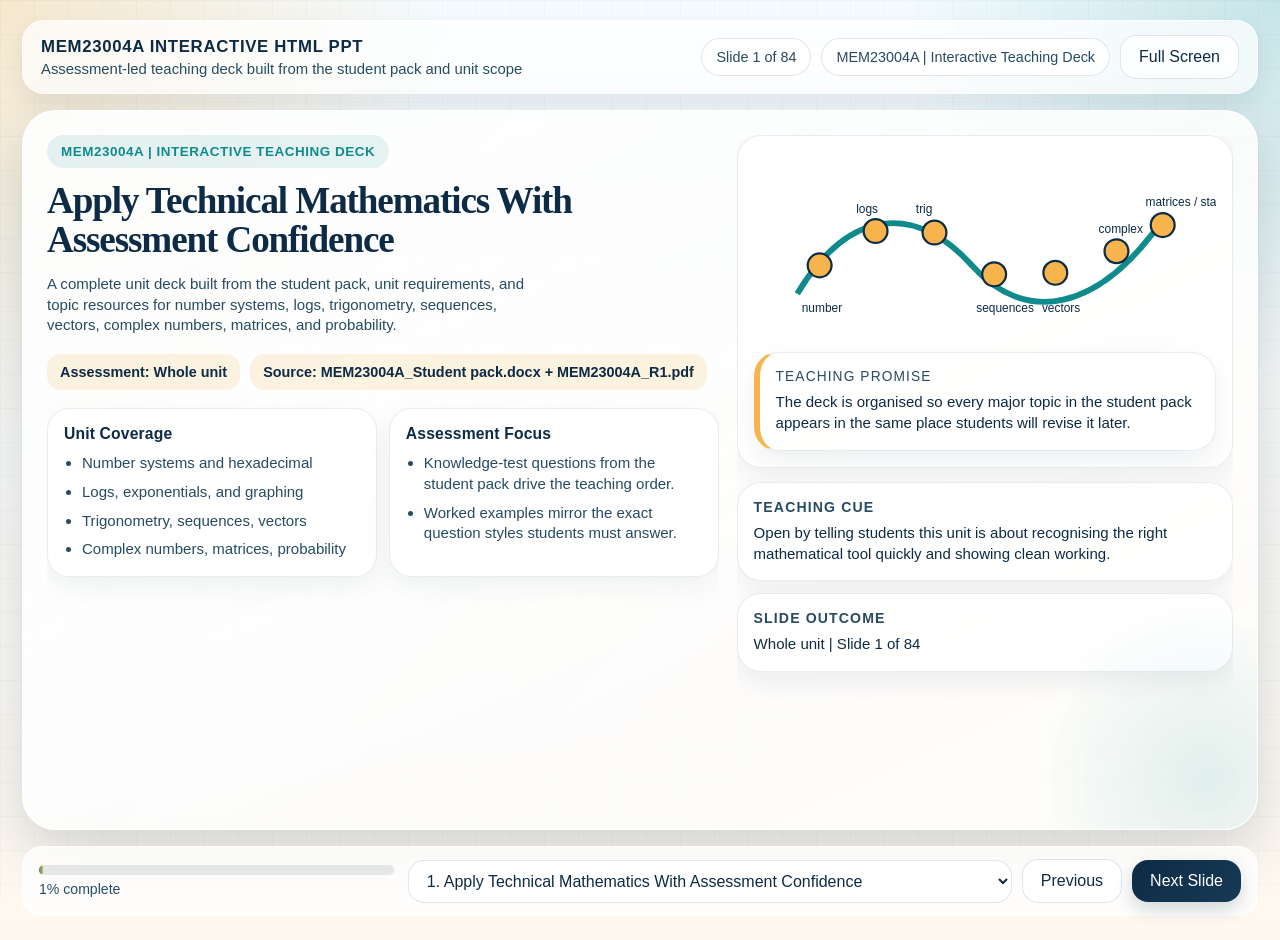
==== subjects/mem23004/index.html @ 77b58432 "Add MEM23004 technical mathematics deck" ====
<!DOCTYPE html>
<html lang="en">
<head>
  <meta charset="utf-8">
  <meta name="viewport" content="width=device-width, initial-scale=1">
  <title>MEM23004 Interactive Teaching Deck</title>
  <style>
    :root {
      --ink: #0d2b45;
      --ink-soft: #274b63;
      --sky: #e9f5fb;
      --cream: #fff8ef;
      --teal: #0f8b8d;
      --gold: #f7b44c;
      --coral: #ef6f51;
      --panel: rgba(255, 255, 255, 0.82);
      --shadow: 0 24px 60px rgba(13, 43, 69, 0.18);
      --line: rgba(13, 43, 69, 0.12);
    }

    * { box-sizing: border-box; }

    body {
      margin: 0;
      min-height: 100vh;
      font-family: "Avenir Next", "Gill Sans", "Trebuchet MS", sans-serif;
      color: var(--ink);
      background:
        radial-gradient(circle at top left, rgba(247, 180, 76, 0.28), transparent 28%),
        radial-gradient(circle at top right, rgba(15, 139, 141, 0.20), transparent 24%),
        linear-gradient(180deg, #f4fbff 0%, #fff8ef 100%);
    }

    body::before {
      content: "";
      position: fixed;
      inset: 0;
      background-image:
        linear-gradient(rgba(13, 43, 69, 0.025) 1px, transparent 1px),
        linear-gradient(90deg, rgba(13, 43, 69, 0.025) 1px, transparent 1px);
      background-size: 34px 34px;
      pointer-events: none;
    }

    .deck-shell {
      display: grid;
      grid-template-rows: auto 1fr auto;
      min-height: 100vh;
      padding: 20px 22px 24px;
      gap: 16px;
      position: relative;
      z-index: 1;
    }

    .topbar {
      display: flex;
      justify-content: space-between;
      align-items: center;
      gap: 16px;
      padding: 14px 18px;
      border-radius: 22px;
      background: rgba(255, 255, 255, 0.72);
      border: 1px solid rgba(255, 255, 255, 0.8);
      backdrop-filter: blur(18px);
      box-shadow: 0 10px 24px rgba(13, 43, 69, 0.08);
    }

    .brand-block {
      display: flex;
      flex-direction: column;
      gap: 4px;
    }

    .brand-title {
      font-size: 1.05rem;
      font-weight: 800;
      letter-spacing: 0.04em;
      text-transform: uppercase;
    }

    .brand-subtitle {
      font-size: 0.93rem;
      color: var(--ink-soft);
    }

    .top-controls {
      display: flex;
      flex-wrap: wrap;
      justify-content: flex-end;
      gap: 10px;
      align-items: center;
    }

    .pill {
      display: inline-flex;
      align-items: center;
      gap: 8px;
      padding: 10px 14px;
      border-radius: 999px;
      border: 1px solid var(--line);
      background: rgba(255, 255, 255, 0.9);
      font-size: 0.9rem;
      color: var(--ink-soft);
    }

    .slide-stage {
      display: grid;
      place-items: center;
    }

    .slide {
      width: min(100%, 1480px);
      height: min(calc(100vh - 180px), 840px);
      display: grid;
      grid-template-columns: 1.15fr 0.85fr;
      gap: 20px;
      padding: 26px;
      border-radius: 34px;
      background:
        linear-gradient(155deg, rgba(255, 255, 255, 0.92), rgba(255, 255, 255, 0.80)),
        linear-gradient(135deg, rgba(15, 139, 141, 0.10), rgba(247, 180, 76, 0.08));
      border: 1px solid rgba(255, 255, 255, 0.9);
      box-shadow: var(--shadow);
      overflow: hidden;
      position: relative;
      animation: slideIn 280ms ease;
    }

    .slide::after {
      content: "";
      position: absolute;
      right: -120px;
      bottom: -120px;
      width: 340px;
      height: 340px;
      border-radius: 50%;
      background: radial-gradient(circle, rgba(15, 139, 141, 0.12), transparent 72%);
      pointer-events: none;
    }

    .left-col,
    .right-col {
      min-height: 0;
      overflow: hidden;
    }

    .kicker {
      display: inline-flex;
      padding: 9px 14px;
      border-radius: 999px;
      background: rgba(15, 139, 141, 0.10);
      color: var(--teal);
      font-weight: 700;
      letter-spacing: 0.04em;
      text-transform: uppercase;
      font-size: 0.84rem;
      margin-bottom: 14px;
    }

    h1 {
      margin: 0;
      font-family: Georgia, "Times New Roman", serif;
      font-size: clamp(1.92rem, 3.15vw, 3rem);
      line-height: 1.05;
      letter-spacing: -0.03em;
    }

    .subtitle {
      margin-top: 14px;
      font-size: 1.02rem;
      line-height: 1.5;
      color: var(--ink-soft);
      max-width: 60ch;
    }

    .chips {
      display: flex;
      flex-wrap: wrap;
      gap: 10px;
      margin-top: 18px;
    }

    .chip {
      padding: 10px 13px;
      border-radius: 14px;
      background: rgba(247, 180, 76, 0.16);
      color: var(--ink);
      font-size: 0.9rem;
      font-weight: 700;
    }

    .sections {
      margin-top: 22px;
      display: grid;
      grid-template-columns: repeat(2, minmax(0, 1fr));
      gap: 14px;
    }

    .section-card {
      background: var(--panel);
      border: 1px solid rgba(13, 43, 69, 0.09);
      border-radius: 22px;
      padding: 18px 18px 16px;
      box-shadow: 0 10px 26px rgba(13, 43, 69, 0.06);
    }

    .section-card h3 {
      margin: 0 0 10px;
      font-size: 0.98rem;
      letter-spacing: 0.01em;
    }

    .section-card ul {
      margin: 0;
      padding-left: 18px;
      display: grid;
      gap: 8px;
      color: var(--ink-soft);
      line-height: 1.42;
    }

    .formula-list li {
      font-family: Georgia, "Times New Roman", serif;
      color: var(--ink);
      font-size: 1rem;
    }

    .right-stack {
      display: grid;
      gap: 14px;
      grid-template-rows: auto auto;
    }

    .media-card,
    .meta-card,
    .figure-card {
      background: rgba(255, 255, 255, 0.84);
      border: 1px solid rgba(13, 43, 69, 0.09);
      border-radius: 24px;
      padding: 18px;
      box-shadow: 0 10px 24px rgba(13, 43, 69, 0.07);
    }

    .media-card {
      min-height: 255px;
      display: grid;
      place-items: center;
      overflow: hidden;
    }

    .svg-figure {
      width: 100%;
      height: auto;
      max-height: 340px;
    }

    .visual-stack {
      display: grid;
      gap: 14px;
      width: 100%;
    }

    .meta-grid {
      display: grid;
      gap: 12px;
    }

    .meta-card h4 {
      margin: 0 0 8px;
      font-size: 0.88rem;
      letter-spacing: 0.08em;
      text-transform: uppercase;
      color: var(--ink-soft);
    }

    .meta-card p {
      margin: 0;
      line-height: 1.48;
      color: var(--ink);
    }

    .figure-card {
      border-left: 6px solid var(--teal);
    }

    .accent-gold { border-left-color: var(--gold); }
    .accent-coral { border-left-color: var(--coral); }
    .accent-teal { border-left-color: var(--teal); }

    .figure-title {
      font-size: 0.86rem;
      text-transform: uppercase;
      letter-spacing: 0.08em;
      color: var(--ink-soft);
      margin-bottom: 8px;
    }

    .figure-body {
      line-height: 1.5;
      color: var(--ink);
    }

    .slide.compact {
      gap: 18px;
      padding: 24px;
    }

    .slide.compact h1 {
      font-size: clamp(1.76rem, 2.9vw, 2.55rem);
    }

    .slide.compact .subtitle,
    .slide.compact .meta-card p,
    .slide.compact .figure-body,
    .slide.compact .section-card ul {
      font-size: 0.94rem;
      line-height: 1.38;
    }

    .slide.compact .sections {
      gap: 12px;
      margin-top: 18px;
    }

    .slide.compact .section-card,
    .slide.compact .media-card,
    .slide.compact .meta-card,
    .slide.compact .figure-card {
      padding: 16px;
    }

    .slide.compact .media-card {
      min-height: 235px;
    }

    .slide.dense {
      gap: 16px;
      padding: 22px;
    }

    .slide.dense h1 {
      font-size: clamp(1.62rem, 2.6vw, 2.3rem);
    }

    .slide.dense .kicker {
      margin-bottom: 10px;
      padding: 8px 12px;
    }

    .slide.dense .subtitle,
    .slide.dense .meta-card p,
    .slide.dense .figure-body,
    .slide.dense .section-card ul,
    .slide.dense .chip {
      font-size: 0.89rem;
      line-height: 1.34;
    }

    .slide.dense .chips {
      margin-top: 14px;
      gap: 8px;
    }

    .slide.dense .sections {
      gap: 10px;
      margin-top: 16px;
    }

    .slide.dense .section-card,
    .slide.dense .media-card,
    .slide.dense .meta-card,
    .slide.dense .figure-card {
      padding: 14px;
    }

    .slide.dense .media-card {
      min-height: 220px;
    }

    .footerbar {
      display: flex;
      justify-content: space-between;
      align-items: center;
      gap: 14px;
      padding: 12px 16px;
      border-radius: 20px;
      background: rgba(255, 255, 255, 0.78);
      border: 1px solid rgba(255, 255, 255, 0.85);
      backdrop-filter: blur(14px);
    }

    .progress-wrap {
      flex: 1;
      min-width: 180px;
    }

    .progress-bar {
      width: 100%;
      height: 10px;
      background: rgba(13, 43, 69, 0.1);
      border-radius: 999px;
      overflow: hidden;
    }

    .progress-fill {
      height: 100%;
      width: 0;
      background: linear-gradient(90deg, var(--teal), var(--gold));
      border-radius: inherit;
      transition: width 220ms ease;
    }

    .progress-label {
      margin-top: 6px;
      font-size: 0.88rem;
      color: var(--ink-soft);
    }

    button,
    select {
      border: none;
      outline: none;
      font: inherit;
    }

    .nav-btn,
    .action-btn {
      display: inline-flex;
      align-items: center;
      justify-content: center;
      gap: 8px;
      padding: 12px 18px;
      border-radius: 16px;
      background: linear-gradient(135deg, var(--ink), #173a56);
      color: white;
      cursor: pointer;
      transition: transform 150ms ease, opacity 150ms ease, box-shadow 150ms ease;
      box-shadow: 0 8px 18px rgba(13, 43, 69, 0.18);
    }

    .nav-btn.secondary,
    .action-btn.secondary {
      background: rgba(255, 255, 255, 0.9);
      color: var(--ink);
      border: 1px solid rgba(13, 43, 69, 0.12);
      box-shadow: none;
    }

    .nav-btn:hover,
    .action-btn:hover {
      transform: translateY(-1px);
    }

    .jump-select {
      padding: 11px 14px;
      border-radius: 16px;
      background: rgba(255, 255, 255, 0.94);
      border: 1px solid rgba(13, 43, 69, 0.12);
      min-width: 220px;
      color: var(--ink);
    }

    .actions {
      display: flex;
      flex-wrap: wrap;
      gap: 10px;
      align-items: center;
    }

    .sr-only {
      position: absolute;
      width: 1px;
      height: 1px;
      padding: 0;
      margin: -1px;
      overflow: hidden;
      clip: rect(0, 0, 0, 0);
      white-space: nowrap;
      border: 0;
    }

    @keyframes slideIn {
      from {
        opacity: 0;
        transform: translateY(10px) scale(0.99);
      }
      to {
        opacity: 1;
        transform: translateY(0) scale(1);
      }
    }

    @media (max-width: 1200px) {
      .slide {
        grid-template-columns: 1fr;
        height: auto;
        max-height: none;
      }

      .sections {
        grid-template-columns: 1fr;
      }
    }

    @media (max-width: 760px) {
      .deck-shell {
        padding: 14px;
      }

      .topbar,
      .footerbar {
        flex-direction: column;
        align-items: stretch;
      }

      .top-controls,
      .actions {
        justify-content: stretch;
      }

      .jump-select,
      .nav-btn,
      .action-btn {
        width: 100%;
      }

      .slide {
        padding: 18px;
        border-radius: 24px;
      }
    }
  </style>
</head>
<body>
  <div class="deck-shell">
    <div class="topbar">
      <div class="brand-block">
        <div class="brand-title">MEM23004A Interactive HTML PPT</div>
        <div class="brand-subtitle">Assessment-led teaching deck built from the student pack and unit scope</div>
      </div>
      <div class="top-controls">
        <div class="pill" id="slideIndicator">Slide 1</div>
        <div class="pill" id="classIndicator">Class overview</div>
        <button class="action-btn secondary" id="fullscreenBtn" type="button">Full Screen</button>
      </div>
    </div>

    <main class="slide-stage" aria-live="polite">
      <section class="slide" id="slideRoot"></section>
    </main>

    <div class="footerbar">
      <div class="progress-wrap">
        <div class="progress-bar" aria-hidden="true">
          <div class="progress-fill" id="progressFill"></div>
        </div>
        <div class="progress-label" id="progressLabel"></div>
      </div>
      <div class="actions">
        <label class="sr-only" for="jumpSelect">Jump to slide</label>
        <select id="jumpSelect" class="jump-select"></select>
        <button class="nav-btn secondary" id="prevBtn" type="button">Previous</button>
        <button class="nav-btn" id="nextBtn" type="button">Next Slide</button>
      </div>
    </div>
  </div>

  <script>
    const slides = [{"kicker": "MEM23004A | Interactive Teaching Deck", "title": "Apply Technical Mathematics With Assessment Confidence", "subtitle": "A complete unit deck built from the student pack, unit requirements, and topic resources for number systems, logs, trigonometry, sequences, vectors, complex numbers, matrices, and probability.", "sections": [{"heading": "Unit Coverage", "items": ["Number systems and hexadecimal", "Logs, exponentials, and graphing", "Trigonometry, sequences, vectors", "Complex numbers, matrices, probability"], "kind": "list"}, {"heading": "Assessment Focus", "items": ["Knowledge-test questions from the student pack drive the teaching order.", "Worked examples mirror the exact question styles students must answer."], "kind": "list"}], "figureHtml": "\n    <div class=\"visual-stack\">\n      \n    <svg viewBox=\"0 0 620 250\" class=\"svg-figure\" aria-label=\"Unit roadmap\">\n      <path d=\"M58 190 C130 70, 220 72, 292 152 S462 216, 550 88\" fill=\"none\" stroke=\"#0f8b8d\" stroke-width=\"8\"/>\n      <g fill=\"#f7b44c\" stroke=\"#0d2b45\" stroke-width=\"3\">\n        <circle cx=\"88\" cy=\"152\" r=\"16\"/><circle cx=\"163\" cy=\"106\" r=\"16\"/><circle cx=\"242\" cy=\"108\" r=\"16\"/>\n        <circle cx=\"322\" cy=\"164\" r=\"16\"/><circle cx=\"404\" cy=\"162\" r=\"16\"/><circle cx=\"486\" cy=\"133\" r=\"16\"/><circle cx=\"548\" cy=\"98\" r=\"16\"/>\n      </g>\n      <text x=\"64\" y=\"214\" fill=\"#0d2b45\" font-size=\"16\">number</text>\n      <text x=\"137\" y=\"82\" fill=\"#0d2b45\" font-size=\"16\">logs</text>\n      <text x=\"217\" y=\"82\" fill=\"#0d2b45\" font-size=\"16\">trig</text>\n      <text x=\"298\" y=\"214\" fill=\"#0d2b45\" font-size=\"16\">sequences</text>\n      <text x=\"386\" y=\"214\" fill=\"#0d2b45\" font-size=\"16\">vectors</text>\n      <text x=\"462\" y=\"109\" fill=\"#0d2b45\" font-size=\"16\">complex</text>\n      <text x=\"525\" y=\"72\" fill=\"#0d2b45\" font-size=\"16\">matrices / stats</text>\n    </svg>\n    \n      \n    <div class=\"figure-card accent-gold\">\n      <div class=\"figure-title\">Teaching Promise</div>\n      <div class=\"figure-body\">The deck is organised so every major topic in the student pack appears in the same place students will revise it later.</div>\n    </div>\n    \n    </div>\n    ", "cue": "Open by telling students this unit is about recognising the right mathematical tool quickly and showing clean working.", "source": "MEM23004A_Student pack.docx + MEM23004A_R1.pdf", "assessment": "Whole unit"}, {"kicker": "Deck Navigation", "title": "How To Use This HTML PPT", "subtitle": "The file behaves like a presentation in the browser, with slide navigation, fullscreen mode, and a jump menu for topic blocks.", "sections": [{"heading": "Controls", "items": ["Use Next and Previous while teaching.", "Use keyboard arrows for quick movement.", "Use the jump menu to switch topic blocks instantly."], "kind": "list"}, {"heading": "Best Rhythm", "items": ["Teach the concept slide first.", "Pause on the worked example slide.", "Use the sprint slides as mini assessment checks."], "kind": "list"}], "figureHtml": "\n    <div class=\"visual-stack\">\n      \n    <svg viewBox=\"0 0 620 240\" class=\"svg-figure\" aria-label=\"Software workflow\">\n      <rect x=\"65\" y=\"90\" width=\"115\" height=\"68\" rx=\"18\" fill=\"#e9f5fb\" stroke=\"#0f8b8d\" stroke-width=\"4\"/>\n      <rect x=\"253\" y=\"90\" width=\"115\" height=\"68\" rx=\"18\" fill=\"#fff4df\" stroke=\"#f7b44c\" stroke-width=\"4\"/>\n      <rect x=\"440\" y=\"90\" width=\"115\" height=\"68\" rx=\"18\" fill=\"#eef7f3\" stroke=\"#0f8b8d\" stroke-width=\"4\"/>\n      <path d=\"M180 124 H253 M368 124 H440\" stroke=\"#ef6f51\" stroke-width=\"5\" marker-end=\"url(#wfA)\"/>\n      <text x=\"95\" y=\"131\" fill=\"#0d2b45\" font-size=\"20\" font-weight=\"700\">Excel</text>\n      <text x=\"281\" y=\"131\" fill=\"#0d2b45\" font-size=\"20\" font-weight=\"700\">Desmos</text>\n      <text x=\"458\" y=\"131\" fill=\"#0d2b45\" font-size=\"20\" font-weight=\"700\">Check</text>\n      <defs>\n        <marker id=\"wfA\" markerWidth=\"12\" markerHeight=\"12\" refX=\"10\" refY=\"6\" orient=\"auto\">\n          <path d=\"M0 0 L12 6 L0 12 z\" fill=\"#ef6f51\"/>\n        </marker>\n      </defs>\n    </svg>\n    \n      \n    <div class=\"figure-card accent-teal\">\n      <div class=\"figure-title\">Teacher Move</div>\n      <div class=\"figure-body\">Use fullscreen during delivery, then jump directly to revision blocks when students need a targeted recap.</div>\n    </div>\n    \n    </div>\n    ", "cue": "Tell students the deck is designed for explanation first, practice second, and assessment transfer third.", "source": "Generated HTML interface", "assessment": "Navigation support"}, {"kicker": "Unit Scope", "title": "What The Unit Requires Students To Do", "subtitle": "The official unit description expects students to apply mathematical analysis, graphical methods, and software techniques to engineering-style problems.", "sections": [{"heading": "Required Skill Areas", "items": ["Manipulate decimal, binary, and hexadecimal values.", "Graph and analyse exponential, logarithmic, and trigonometric functions.", "Use sequences, vectors, complex numbers, determinants, matrices, and probability."], "kind": "list"}, {"heading": "Workplace Lens", "items": ["Students should not only compute answers.", "They also need to validate, graph, interpret, and communicate results clearly."], "kind": "list"}], "figureHtml": "\n    <div class=\"visual-stack\">\n      \n    <svg viewBox=\"0 0 620 250\" class=\"svg-figure\" aria-label=\"Unit roadmap\">\n      <path d=\"M58 190 C130 70, 220 72, 292 152 S462 216, 550 88\" fill=\"none\" stroke=\"#0f8b8d\" stroke-width=\"8\"/>\n      <g fill=\"#f7b44c\" stroke=\"#0d2b45\" stroke-width=\"3\">\n        <circle cx=\"88\" cy=\"152\" r=\"16\"/><circle cx=\"163\" cy=\"106\" r=\"16\"/><circle cx=\"242\" cy=\"108\" r=\"16\"/>\n        <circle cx=\"322\" cy=\"164\" r=\"16\"/><circle cx=\"404\" cy=\"162\" r=\"16\"/><circle cx=\"486\" cy=\"133\" r=\"16\"/><circle cx=\"548\" cy=\"98\" r=\"16\"/>\n      </g>\n      <text x=\"64\" y=\"214\" fill=\"#0d2b45\" font-size=\"16\">number</text>\n      <text x=\"137\" y=\"82\" fill=\"#0d2b45\" font-size=\"16\">logs</text>\n      <text x=\"217\" y=\"82\" fill=\"#0d2b45\" font-size=\"16\">trig</text>\n      <text x=\"298\" y=\"214\" fill=\"#0d2b45\" font-size=\"16\">sequences</text>\n      <text x=\"386\" y=\"214\" fill=\"#0d2b45\" font-size=\"16\">vectors</text>\n      <text x=\"462\" y=\"109\" fill=\"#0d2b45\" font-size=\"16\">complex</text>\n      <text x=\"525\" y=\"72\" fill=\"#0d2b45\" font-size=\"16\">matrices / stats</text>\n    </svg>\n    \n      \n    <div class=\"figure-card accent-coral\">\n      <div class=\"figure-title\">R1 Emphasis</div>\n      <div class=\"figure-body\">The unit requirement document makes software use and graphical validation part of competence, not optional extras.</div>\n    </div>\n    \n    </div>\n    ", "cue": "Use this slide to show that the unit is broader than arithmetic; students must also represent and check results.", "source": "MEM23004A_R1.pdf", "assessment": "Unit competency"}, {"kicker": "Source Pack", "title": "How The Supplied Documents Feed This Deck", "subtitle": "The student pack sets the assessment, the R1 document sets the competency scope, and the topic PDFs provide the worked content for each mathematics block.", "sections": [{"heading": "Assessment Documents", "items": ["`MEM23004A_Student pack.docx` supplies the 52 knowledge-test question types.", "`MEM23004A_R1.pdf` confirms the full unit skill list and evidence expectations."], "kind": "list"}, {"heading": "Topic Resources", "items": ["Number systems, logs and exponentials, trigonometry, sequences, vectors, complex numbers, matrices, and probability are all represented in the supplied PDFs."], "kind": "list"}], "figureHtml": "\n    <div class=\"visual-stack\">\n      \n    <svg viewBox=\"0 0 620 240\" class=\"svg-figure\" aria-label=\"Software workflow\">\n      <rect x=\"65\" y=\"90\" width=\"115\" height=\"68\" rx=\"18\" fill=\"#e9f5fb\" stroke=\"#0f8b8d\" stroke-width=\"4\"/>\n      <rect x=\"253\" y=\"90\" width=\"115\" height=\"68\" rx=\"18\" fill=\"#fff4df\" stroke=\"#f7b44c\" stroke-width=\"4\"/>\n      <rect x=\"440\" y=\"90\" width=\"115\" height=\"68\" rx=\"18\" fill=\"#eef7f3\" stroke=\"#0f8b8d\" stroke-width=\"4\"/>\n      <path d=\"M180 124 H253 M368 124 H440\" stroke=\"#ef6f51\" stroke-width=\"5\" marker-end=\"url(#wfA)\"/>\n      <text x=\"95\" y=\"131\" fill=\"#0d2b45\" font-size=\"20\" font-weight=\"700\">Excel</text>\n      <text x=\"281\" y=\"131\" fill=\"#0d2b45\" font-size=\"20\" font-weight=\"700\">Desmos</text>\n      <text x=\"458\" y=\"131\" fill=\"#0d2b45\" font-size=\"20\" font-weight=\"700\">Check</text>\n      <defs>\n        <marker id=\"wfA\" markerWidth=\"12\" markerHeight=\"12\" refX=\"10\" refY=\"6\" orient=\"auto\">\n          <path d=\"M0 0 L12 6 L0 12 z\" fill=\"#ef6f51\"/>\n        </marker>\n      </defs>\n    </svg>\n    \n      \n    <div class=\"figure-card accent-teal\">\n      <div class=\"figure-title\">Why This Matters</div>\n      <div class=\"figure-body\">Students are not being taught generic maths notes. They are being taught the exact topics and digital tasks named in the unit.</div>\n    </div>\n    \n    </div>\n    ", "cue": "This reassures students that the slide order is anchored in their actual unit documents.", "source": "Whole MEM23004 source folder", "assessment": "Whole unit"}, {"kicker": "Assessment Map", "title": "How The Student Pack Questions Group By Topic", "subtitle": "The student pack moves through the unit in nine clear topic blocks, and that same sequence is used in this deck.", "sections": [{"heading": "Question Ranges", "items": ["Q1-Q13 number systems", "Q14-Q19 logs and exponentials", "Q20-Q23 trigonometry", "Q24-Q29 sequences", "Q30-Q33 vectors"], "kind": "list"}, {"heading": "Question Ranges", "items": ["Q34-Q40 complex numbers", "Q41-Q45 matrices and determinants", "Q46-Q50 statistics and probability", "Q51-Q52 polynomials and Argand-plane interpretation"], "kind": "list"}], "figureHtml": "\n    <div class=\"visual-stack\">\n      \n    <svg viewBox=\"0 0 620 240\" class=\"svg-figure\" aria-label=\"Assessment readiness\">\n      <rect x=\"122\" y=\"36\" width=\"376\" height=\"170\" rx=\"24\" fill=\"#ffffff\" stroke=\"#d6e4ee\" stroke-width=\"4\"/>\n      <line x1=\"168\" y1=\"88\" x2=\"446\" y2=\"88\" stroke=\"#d6e4ee\" stroke-width=\"3\"/>\n      <line x1=\"168\" y1=\"128\" x2=\"446\" y2=\"128\" stroke=\"#d6e4ee\" stroke-width=\"3\"/>\n      <line x1=\"168\" y1=\"168\" x2=\"446\" y2=\"168\" stroke=\"#d6e4ee\" stroke-width=\"3\"/>\n      <circle cx=\"146\" cy=\"68\" r=\"9\" fill=\"#0f8b8d\"/><circle cx=\"146\" cy=\"108\" r=\"9\" fill=\"#0f8b8d\"/><circle cx=\"146\" cy=\"148\" r=\"9\" fill=\"#0f8b8d\"/><circle cx=\"146\" cy=\"188\" r=\"9\" fill=\"#0f8b8d\"/>\n      <text x=\"188\" y=\"74\" fill=\"#0d2b45\" font-size=\"18\">pick the right method</text>\n      <text x=\"188\" y=\"114\" fill=\"#0d2b45\" font-size=\"18\">show working clearly</text>\n      <text x=\"188\" y=\"154\" fill=\"#0d2b45\" font-size=\"18\">check graph / unit / sign</text>\n      <text x=\"188\" y=\"194\" fill=\"#0d2b45\" font-size=\"18\">finish with interpretation</text>\n    </svg>\n    \n      \n    <div class=\"figure-card accent-gold\">\n      <div class=\"figure-title\">Assessment Advice</div>\n      <div class=\"figure-body\">Train students to identify the topic family first, then select the matching rule, graph, or calculation method.</div>\n    </div>\n    \n    </div>\n    ", "cue": "Students often improve quickly when they realise the knowledge test is a series of recognisable question families.", "source": "MEM23004A_Student pack.docx", "assessment": "Knowledge test"}, {"kicker": "Software Skills", "title": "Excel, Desmos, And Graph Checking Are Part Of The Unit", "subtitle": "Several student-pack questions explicitly ask for graphs in Excel or Desmos, so students need a repeatable digital workflow as well as manual mathematics.", "sections": [{"heading": "Where Software Appears", "items": ["Q18 asks for a log graph and log axis view.", "Q19, Q23, Q48, Q49, and Q51 require spreadsheet graphing or statistics.", "Q22 asks students to use Desmos for trig graphs."], "kind": "list"}, {"heading": "Teacher Emphasis", "items": ["Students should label axes, choose sensible scales, and interpret what the graph means.", "A screenshot without explanation is not enough."], "kind": "list"}], "figureHtml": "\n    <div class=\"visual-stack\">\n      \n    <svg viewBox=\"0 0 620 240\" class=\"svg-figure\" aria-label=\"Software workflow\">\n      <rect x=\"65\" y=\"90\" width=\"115\" height=\"68\" rx=\"18\" fill=\"#e9f5fb\" stroke=\"#0f8b8d\" stroke-width=\"4\"/>\n      <rect x=\"253\" y=\"90\" width=\"115\" height=\"68\" rx=\"18\" fill=\"#fff4df\" stroke=\"#f7b44c\" stroke-width=\"4\"/>\n      <rect x=\"440\" y=\"90\" width=\"115\" height=\"68\" rx=\"18\" fill=\"#eef7f3\" stroke=\"#0f8b8d\" stroke-width=\"4\"/>\n      <path d=\"M180 124 H253 M368 124 H440\" stroke=\"#ef6f51\" stroke-width=\"5\" marker-end=\"url(#wfA)\"/>\n      <text x=\"95\" y=\"131\" fill=\"#0d2b45\" font-size=\"20\" font-weight=\"700\">Excel</text>\n      <text x=\"281\" y=\"131\" fill=\"#0d2b45\" font-size=\"20\" font-weight=\"700\">Desmos</text>\n      <text x=\"458\" y=\"131\" fill=\"#0d2b45\" font-size=\"20\" font-weight=\"700\">Check</text>\n      <defs>\n        <marker id=\"wfA\" markerWidth=\"12\" markerHeight=\"12\" refX=\"10\" refY=\"6\" orient=\"auto\">\n          <path d=\"M0 0 L12 6 L0 12 z\" fill=\"#ef6f51\"/>\n        </marker>\n      </defs>\n    </svg>\n    \n      \n    <div class=\"figure-card accent-teal\">\n      <div class=\"figure-title\">Digital Habit</div>\n      <div class=\"figure-body\">Always pair software output with a quick manual check so students do not trust graphs blindly.</div>\n    </div>\n    \n    </div>\n    ", "cue": "Pause here and normalise the use of Excel and Desmos as thinking tools, not just submission tools.", "source": "MEM23004A_Student pack.docx", "assessment": "Graphing and software questions"}, {"kicker": "Starter Pack", "title": "High-Value Formulas To Keep Visible", "subtitle": "These are the formulas and relationships students revisit across the whole unit.", "sections": [{"heading": "Number / Algebra", "items": ["binary place values: powers of 2", "hex place values: powers of 16", "a_n = a_1 + (n - 1)d", "sum 1 to n = n(n + 1)/2"], "kind": "formula"}, {"heading": "Functions / Data", "items": ["y = a^x and x = log_a(y)", "period of y = A sin(Bx) is 360/B in degrees", "|z| = \u221a(a\u00b2 + b\u00b2)", "determinant 2x2 = ad - bc"], "kind": "formula"}], "figureHtml": "\n    <div class=\"visual-stack\">\n      \n    <svg viewBox=\"0 0 620 240\" class=\"svg-figure\" aria-label=\"Assessment readiness\">\n      <rect x=\"122\" y=\"36\" width=\"376\" height=\"170\" rx=\"24\" fill=\"#ffffff\" stroke=\"#d6e4ee\" stroke-width=\"4\"/>\n      <line x1=\"168\" y1=\"88\" x2=\"446\" y2=\"88\" stroke=\"#d6e4ee\" stroke-width=\"3\"/>\n      <line x1=\"168\" y1=\"128\" x2=\"446\" y2=\"128\" stroke=\"#d6e4ee\" stroke-width=\"3\"/>\n      <line x1=\"168\" y1=\"168\" x2=\"446\" y2=\"168\" stroke=\"#d6e4ee\" stroke-width=\"3\"/>\n      <circle cx=\"146\" cy=\"68\" r=\"9\" fill=\"#0f8b8d\"/><circle cx=\"146\" cy=\"108\" r=\"9\" fill=\"#0f8b8d\"/><circle cx=\"146\" cy=\"148\" r=\"9\" fill=\"#0f8b8d\"/><circle cx=\"146\" cy=\"188\" r=\"9\" fill=\"#0f8b8d\"/>\n      <text x=\"188\" y=\"74\" fill=\"#0d2b45\" font-size=\"18\">pick the right method</text>\n      <text x=\"188\" y=\"114\" fill=\"#0d2b45\" font-size=\"18\">show working clearly</text>\n      <text x=\"188\" y=\"154\" fill=\"#0d2b45\" font-size=\"18\">check graph / unit / sign</text>\n      <text x=\"188\" y=\"194\" fill=\"#0d2b45\" font-size=\"18\">finish with interpretation</text>\n    </svg>\n    \n      \n    <div class=\"figure-card accent-gold\">\n      <div class=\"figure-title\">Teacher Cue</div>\n      <div class=\"figure-body\">Revisit this slide briefly at the start of each class block. Short repetition helps far more than one long formula dump.</div>\n    </div>\n    \n    </div>\n    ", "cue": "This is a strong warm-up slide before worked questions.", "source": "Student pack + topic PDFs", "assessment": "Whole unit memory support"}, {"kicker": "Module 1", "title": "Number Systems And Base Conversion", "subtitle": "The student pack starts with decimal, binary, and hexadecimal because technicians must be able to move between number systems accurately.", "sections": [{"heading": "Assessment Links", "items": ["Q1-Q13 cover bases, conversions, binary operations, and hexadecimal conversion."], "kind": "list"}, {"heading": "Teaching Goal", "items": ["Students should explain what a base means, convert between systems, and show place-value logic line by line."], "kind": "list"}], "figureHtml": "\n    <div class=\"visual-stack\">\n      \n    <svg viewBox=\"0 0 620 250\" class=\"svg-figure\" aria-label=\"Binary place value\">\n      <rect x=\"65\" y=\"92\" width=\"86\" height=\"86\" rx=\"18\" fill=\"#e9f5fb\" stroke=\"#0f8b8d\" stroke-width=\"4\"/>\n      <rect x=\"170\" y=\"92\" width=\"86\" height=\"86\" rx=\"18\" fill=\"#fff4df\" stroke=\"#f7b44c\" stroke-width=\"4\"/>\n      <rect x=\"275\" y=\"92\" width=\"86\" height=\"86\" rx=\"18\" fill=\"#eef7f3\" stroke=\"#0f8b8d\" stroke-width=\"4\"/>\n      <rect x=\"380\" y=\"92\" width=\"86\" height=\"86\" rx=\"18\" fill=\"#fdf0ea\" stroke=\"#ef6f51\" stroke-width=\"4\"/>\n      <rect x=\"485\" y=\"92\" width=\"86\" height=\"86\" rx=\"18\" fill=\"#e9f5fb\" stroke=\"#0f8b8d\" stroke-width=\"4\"/>\n      <text x=\"87\" y=\"80\" fill=\"#0d2b45\" font-size=\"18\" font-weight=\"700\">16</text>\n      <text x=\"195\" y=\"80\" fill=\"#0d2b45\" font-size=\"18\" font-weight=\"700\">8</text>\n      <text x=\"302\" y=\"80\" fill=\"#0d2b45\" font-size=\"18\" font-weight=\"700\">4</text>\n      <text x=\"408\" y=\"80\" fill=\"#0d2b45\" font-size=\"18\" font-weight=\"700\">2</text>\n      <text x=\"515\" y=\"80\" fill=\"#0d2b45\" font-size=\"18\" font-weight=\"700\">1</text>\n      <text x=\"99\" y=\"146\" fill=\"#0d2b45\" font-size=\"36\" font-weight=\"700\">1</text>\n      <text x=\"204\" y=\"146\" fill=\"#0d2b45\" font-size=\"36\" font-weight=\"700\">0</text>\n      <text x=\"309\" y=\"146\" fill=\"#0d2b45\" font-size=\"36\" font-weight=\"700\">0</text>\n      <text x=\"414\" y=\"146\" fill=\"#0d2b45\" font-size=\"36\" font-weight=\"700\">1</text>\n      <text x=\"519\" y=\"146\" fill=\"#0d2b45\" font-size=\"36\" font-weight=\"700\">1</text>\n      <text x=\"205\" y=\"215\" fill=\"#0d2b45\" font-size=\"22\" font-weight=\"700\">10011\u2082 = 19\u2081\u2080</text>\n    </svg>\n    \n      \n    <div class=\"figure-card accent-teal\">\n      <div class=\"figure-title\">Focus</div>\n      <div class=\"figure-body\">Students should not treat binary questions as guessing. Every answer should show place values or repeated division clearly.</div>\n    </div>\n    \n    </div>\n    ", "cue": "Tell students that the fastest way to improve here is to write the place values before touching the digits.", "source": "Number system.pdf + Number system1.pdf + MEM23004A_Student pack.docx", "assessment": "Q1-Q13"}, {"kicker": "Number Systems", "title": "What A Base Means In Decimal, Binary, And Hexadecimal", "subtitle": "A base tells us how many symbols are available before the place value shifts to the next column.", "sections": [{"heading": "Core Idea", "items": ["Decimal is base 10, so each place is a power of 10.", "Binary is base 2, so each place is a power of 2.", "Hexadecimal is base 16, using digits 0-9 and letters A-F."], "kind": "list"}, {"heading": "Assessment Language", "items": ["Q1 asks directly for the bases of decimal and binary.", "Q12 and Q13 extend the same place-value thinking into hexadecimal."], "kind": "list"}], "figureHtml": "\n    <div class=\"visual-stack\">\n      \n    <svg viewBox=\"0 0 620 250\" class=\"svg-figure\" aria-label=\"Binary place value\">\n      <rect x=\"65\" y=\"92\" width=\"86\" height=\"86\" rx=\"18\" fill=\"#e9f5fb\" stroke=\"#0f8b8d\" stroke-width=\"4\"/>\n      <rect x=\"170\" y=\"92\" width=\"86\" height=\"86\" rx=\"18\" fill=\"#fff4df\" stroke=\"#f7b44c\" stroke-width=\"4\"/>\n      <rect x=\"275\" y=\"92\" width=\"86\" height=\"86\" rx=\"18\" fill=\"#eef7f3\" stroke=\"#0f8b8d\" stroke-width=\"4\"/>\n      <rect x=\"380\" y=\"92\" width=\"86\" height=\"86\" rx=\"18\" fill=\"#fdf0ea\" stroke=\"#ef6f51\" stroke-width=\"4\"/>\n      <rect x=\"485\" y=\"92\" width=\"86\" height=\"86\" rx=\"18\" fill=\"#e9f5fb\" stroke=\"#0f8b8d\" stroke-width=\"4\"/>\n      <text x=\"87\" y=\"80\" fill=\"#0d2b45\" font-size=\"18\" font-weight=\"700\">16</text>\n      <text x=\"195\" y=\"80\" fill=\"#0d2b45\" font-size=\"18\" font-weight=\"700\">8</text>\n      <text x=\"302\" y=\"80\" fill=\"#0d2b45\" font-size=\"18\" font-weight=\"700\">4</text>\n      <text x=\"408\" y=\"80\" fill=\"#0d2b45\" font-size=\"18\" font-weight=\"700\">2</text>\n      <text x=\"515\" y=\"80\" fill=\"#0d2b45\" font-size=\"18\" font-weight=\"700\">1</text>\n      <text x=\"99\" y=\"146\" fill=\"#0d2b45\" font-size=\"36\" font-weight=\"700\">1</text>\n      <text x=\"204\" y=\"146\" fill=\"#0d2b45\" font-size=\"36\" font-weight=\"700\">0</text>\n      <text x=\"309\" y=\"146\" fill=\"#0d2b45\" font-size=\"36\" font-weight=\"700\">0</text>\n      <text x=\"414\" y=\"146\" fill=\"#0d2b45\" font-size=\"36\" font-weight=\"700\">1</text>\n      <text x=\"519\" y=\"146\" fill=\"#0d2b45\" font-size=\"36\" font-weight=\"700\">1</text>\n      <text x=\"205\" y=\"215\" fill=\"#0d2b45\" font-size=\"22\" font-weight=\"700\">10011\u2082 = 19\u2081\u2080</text>\n    </svg>\n    \n      \n    <div class=\"figure-card accent-gold\">\n      <div class=\"figure-title\">Student Cue</div>\n      <div class=\"figure-body\">Base 10 counts by tens, base 2 counts by powers of two, and base 16 counts by powers of sixteen.</div>\n    </div>\n    \n    </div>\n    ", "cue": "Keep the first explanation verbal and visual before moving into a calculation.", "source": "Number system.pdf + MEM23004A_Student pack.docx", "assessment": "Q1, Q12, Q13"}, {"kicker": "Number Systems", "title": "Binary Place Value Explains Q2 Immediately", "subtitle": "To convert a binary number to decimal, assign powers of two from right to left and add only the active columns.", "sections": [{"heading": "Worked Example", "items": ["For 10011\u2082, the place values are 16, 8, 4, 2, 1.", "Only the 1-columns count: 16 + 2 + 1 = 19.", "So 10011\u2082 = 19\u2081\u2080."], "kind": "list"}, {"heading": "Why Students Slip", "items": ["They sometimes count digits instead of place values.", "They also forget that the rightmost digit is the 1s column, not the 2s column."], "kind": "list"}], "figureHtml": "\n    <div class=\"visual-stack\">\n      \n    <svg viewBox=\"0 0 620 250\" class=\"svg-figure\" aria-label=\"Binary place value\">\n      <rect x=\"65\" y=\"92\" width=\"86\" height=\"86\" rx=\"18\" fill=\"#e9f5fb\" stroke=\"#0f8b8d\" stroke-width=\"4\"/>\n      <rect x=\"170\" y=\"92\" width=\"86\" height=\"86\" rx=\"18\" fill=\"#fff4df\" stroke=\"#f7b44c\" stroke-width=\"4\"/>\n      <rect x=\"275\" y=\"92\" width=\"86\" height=\"86\" rx=\"18\" fill=\"#eef7f3\" stroke=\"#0f8b8d\" stroke-width=\"4\"/>\n      <rect x=\"380\" y=\"92\" width=\"86\" height=\"86\" rx=\"18\" fill=\"#fdf0ea\" stroke=\"#ef6f51\" stroke-width=\"4\"/>\n      <rect x=\"485\" y=\"92\" width=\"86\" height=\"86\" rx=\"18\" fill=\"#e9f5fb\" stroke=\"#0f8b8d\" stroke-width=\"4\"/>\n      <text x=\"87\" y=\"80\" fill=\"#0d2b45\" font-size=\"18\" font-weight=\"700\">16</text>\n      <text x=\"195\" y=\"80\" fill=\"#0d2b45\" font-size=\"18\" font-weight=\"700\">8</text>\n      <text x=\"302\" y=\"80\" fill=\"#0d2b45\" font-size=\"18\" font-weight=\"700\">4</text>\n      <text x=\"408\" y=\"80\" fill=\"#0d2b45\" font-size=\"18\" font-weight=\"700\">2</text>\n      <text x=\"515\" y=\"80\" fill=\"#0d2b45\" font-size=\"18\" font-weight=\"700\">1</text>\n      <text x=\"99\" y=\"146\" fill=\"#0d2b45\" font-size=\"36\" font-weight=\"700\">1</text>\n      <text x=\"204\" y=\"146\" fill=\"#0d2b45\" font-size=\"36\" font-weight=\"700\">0</text>\n      <text x=\"309\" y=\"146\" fill=\"#0d2b45\" font-size=\"36\" font-weight=\"700\">0</text>\n      <text x=\"414\" y=\"146\" fill=\"#0d2b45\" font-size=\"36\" font-weight=\"700\">1</text>\n      <text x=\"519\" y=\"146\" fill=\"#0d2b45\" font-size=\"36\" font-weight=\"700\">1</text>\n      <text x=\"205\" y=\"215\" fill=\"#0d2b45\" font-size=\"22\" font-weight=\"700\">10011\u2082 = 19\u2081\u2080</text>\n    </svg>\n    \n      \n    <div class=\"figure-card accent-teal\">\n      <div class=\"figure-title\">Q2 Method</div>\n      <div class=\"figure-body\">Write the place values above the digits before adding. That single habit prevents most conversion mistakes.</div>\n    </div>\n    \n    </div>\n    ", "cue": "Model Q2 slowly once, then ask students to explain why the 8 and 4 columns were ignored.", "source": "Number system1.pdf + MEM23004A_Student pack.docx", "assessment": "Q2"}, {"kicker": "Number Systems", "title": "Decimal To Binary: Repeated Division By 2", "subtitle": "To convert from decimal to binary, divide repeatedly by 2, record each remainder, and read the remainders from bottom to top.", "sections": [{"heading": "Method", "items": ["19 \u00f7 2 = 9 remainder 1", "9 \u00f7 2 = 4 remainder 1", "4 \u00f7 2 = 2 remainder 0", "2 \u00f7 2 = 1 remainder 0", "1 \u00f7 2 = 0 remainder 1"], "kind": "formula"}, {"heading": "Result", "items": ["Reading upward gives 10011\u2082.", "This is the exact logic students need for Q3 and Q4."], "kind": "list"}], "figureHtml": "\n    <div class=\"visual-stack\">\n      \n    <svg viewBox=\"0 0 620 250\" class=\"svg-figure\" aria-label=\"Binary place value\">\n      <rect x=\"65\" y=\"92\" width=\"86\" height=\"86\" rx=\"18\" fill=\"#e9f5fb\" stroke=\"#0f8b8d\" stroke-width=\"4\"/>\n      <rect x=\"170\" y=\"92\" width=\"86\" height=\"86\" rx=\"18\" fill=\"#fff4df\" stroke=\"#f7b44c\" stroke-width=\"4\"/>\n      <rect x=\"275\" y=\"92\" width=\"86\" height=\"86\" rx=\"18\" fill=\"#eef7f3\" stroke=\"#0f8b8d\" stroke-width=\"4\"/>\n      <rect x=\"380\" y=\"92\" width=\"86\" height=\"86\" rx=\"18\" fill=\"#fdf0ea\" stroke=\"#ef6f51\" stroke-width=\"4\"/>\n      <rect x=\"485\" y=\"92\" width=\"86\" height=\"86\" rx=\"18\" fill=\"#e9f5fb\" stroke=\"#0f8b8d\" stroke-width=\"4\"/>\n      <text x=\"87\" y=\"80\" fill=\"#0d2b45\" font-size=\"18\" font-weight=\"700\">16</text>\n      <text x=\"195\" y=\"80\" fill=\"#0d2b45\" font-size=\"18\" font-weight=\"700\">8</text>\n      <text x=\"302\" y=\"80\" fill=\"#0d2b45\" font-size=\"18\" font-weight=\"700\">4</text>\n      <text x=\"408\" y=\"80\" fill=\"#0d2b45\" font-size=\"18\" font-weight=\"700\">2</text>\n      <text x=\"515\" y=\"80\" fill=\"#0d2b45\" font-size=\"18\" font-weight=\"700\">1</text>\n      <text x=\"99\" y=\"146\" fill=\"#0d2b45\" font-size=\"36\" font-weight=\"700\">1</text>\n      <text x=\"204\" y=\"146\" fill=\"#0d2b45\" font-size=\"36\" font-weight=\"700\">0</text>\n      <text x=\"309\" y=\"146\" fill=\"#0d2b45\" font-size=\"36\" font-weight=\"700\">0</text>\n      <text x=\"414\" y=\"146\" fill=\"#0d2b45\" font-size=\"36\" font-weight=\"700\">1</text>\n      <text x=\"519\" y=\"146\" fill=\"#0d2b45\" font-size=\"36\" font-weight=\"700\">1</text>\n      <text x=\"205\" y=\"215\" fill=\"#0d2b45\" font-size=\"22\" font-weight=\"700\">10011\u2082 = 19\u2081\u2080</text>\n    </svg>\n    \n      \n    <div class=\"figure-card accent-coral\">\n      <div class=\"figure-title\">Q3-Q4 Pattern</div>\n      <div class=\"figure-body\">Remainders are read from the last division back up to the first. Students often lose marks by reading downward.</div>\n    </div>\n    \n    </div>\n    ", "cue": "Run one example on the board and one in pairs so the repeated-division pattern becomes automatic.", "source": "Number system.pdf + MEM23004A_Student pack.docx", "assessment": "Q3-Q4"}, {"kicker": "Binary Operations", "title": "Binary Addition Uses Carry Logic Just Like Decimal", "subtitle": "Binary addition is simpler than decimal because each column only has four possible combinations: 0+0, 0+1, 1+0, and 1+1.", "sections": [{"heading": "Key Rules", "items": ["0 + 0 = 0", "0 + 1 = 1", "1 + 0 = 1", "1 + 1 = 10\u2082, so write 0 and carry 1"], "kind": "formula"}, {"heading": "Assessment Links", "items": ["Q5 is a short binary sum.", "Q6 asks students to add binary numbers and verify with decimal addition."], "kind": "list"}], "figureHtml": "\n    <div class=\"visual-stack\">\n      \n    <svg viewBox=\"0 0 620 250\" class=\"svg-figure\" aria-label=\"Binary place value\">\n      <rect x=\"65\" y=\"92\" width=\"86\" height=\"86\" rx=\"18\" fill=\"#e9f5fb\" stroke=\"#0f8b8d\" stroke-width=\"4\"/>\n      <rect x=\"170\" y=\"92\" width=\"86\" height=\"86\" rx=\"18\" fill=\"#fff4df\" stroke=\"#f7b44c\" stroke-width=\"4\"/>\n      <rect x=\"275\" y=\"92\" width=\"86\" height=\"86\" rx=\"18\" fill=\"#eef7f3\" stroke=\"#0f8b8d\" stroke-width=\"4\"/>\n      <rect x=\"380\" y=\"92\" width=\"86\" height=\"86\" rx=\"18\" fill=\"#fdf0ea\" stroke=\"#ef6f51\" stroke-width=\"4\"/>\n      <rect x=\"485\" y=\"92\" width=\"86\" height=\"86\" rx=\"18\" fill=\"#e9f5fb\" stroke=\"#0f8b8d\" stroke-width=\"4\"/>\n      <text x=\"87\" y=\"80\" fill=\"#0d2b45\" font-size=\"18\" font-weight=\"700\">16</text>\n      <text x=\"195\" y=\"80\" fill=\"#0d2b45\" font-size=\"18\" font-weight=\"700\">8</text>\n      <text x=\"302\" y=\"80\" fill=\"#0d2b45\" font-size=\"18\" font-weight=\"700\">4</text>\n      <text x=\"408\" y=\"80\" fill=\"#0d2b45\" font-size=\"18\" font-weight=\"700\">2</text>\n      <text x=\"515\" y=\"80\" fill=\"#0d2b45\" font-size=\"18\" font-weight=\"700\">1</text>\n      <text x=\"99\" y=\"146\" fill=\"#0d2b45\" font-size=\"36\" font-weight=\"700\">1</text>\n      <text x=\"204\" y=\"146\" fill=\"#0d2b45\" font-size=\"36\" font-weight=\"700\">0</text>\n      <text x=\"309\" y=\"146\" fill=\"#0d2b45\" font-size=\"36\" font-weight=\"700\">0</text>\n      <text x=\"414\" y=\"146\" fill=\"#0d2b45\" font-size=\"36\" font-weight=\"700\">1</text>\n      <text x=\"519\" y=\"146\" fill=\"#0d2b45\" font-size=\"36\" font-weight=\"700\">1</text>\n      <text x=\"205\" y=\"215\" fill=\"#0d2b45\" font-size=\"22\" font-weight=\"700\">10011\u2082 = 19\u2081\u2080</text>\n    </svg>\n    \n      \n    <div class=\"figure-card accent-gold\">\n      <div class=\"figure-title\">Teaching Move</div>\n      <div class=\"figure-body\">Show the binary sum first, then convert both numbers to decimal to confirm the result. That models the verification step in Q6.</div>\n    </div>\n    \n    </div>\n    ", "cue": "Students should always say what the carry means: one extra group of two moving to the next place.", "source": "Number system1.pdf + MEM23004A_Student pack.docx", "assessment": "Q5-Q6"}, {"kicker": "Binary Operations", "title": "Binary Subtraction Uses Borrowing Carefully", "subtitle": "Binary subtraction follows the same column logic as decimal subtraction, but the borrow changes a 0 column into 10\u2082.", "sections": [{"heading": "Working Idea", "items": ["If a column has 0 - 1, borrow 1 from the next column.", "That borrowed 1 is worth 10\u2082 in the current column.", "Then continue across the remaining digits carefully."], "kind": "list"}, {"heading": "Assessment Links", "items": ["Q9 and Q10 both test column subtraction with borrowing."], "kind": "list"}], "figureHtml": "\n    <div class=\"visual-stack\">\n      \n    <svg viewBox=\"0 0 620 250\" class=\"svg-figure\" aria-label=\"Binary place value\">\n      <rect x=\"65\" y=\"92\" width=\"86\" height=\"86\" rx=\"18\" fill=\"#e9f5fb\" stroke=\"#0f8b8d\" stroke-width=\"4\"/>\n      <rect x=\"170\" y=\"92\" width=\"86\" height=\"86\" rx=\"18\" fill=\"#fff4df\" stroke=\"#f7b44c\" stroke-width=\"4\"/>\n      <rect x=\"275\" y=\"92\" width=\"86\" height=\"86\" rx=\"18\" fill=\"#eef7f3\" stroke=\"#0f8b8d\" stroke-width=\"4\"/>\n      <rect x=\"380\" y=\"92\" width=\"86\" height=\"86\" rx=\"18\" fill=\"#fdf0ea\" stroke=\"#ef6f51\" stroke-width=\"4\"/>\n      <rect x=\"485\" y=\"92\" width=\"86\" height=\"86\" rx=\"18\" fill=\"#e9f5fb\" stroke=\"#0f8b8d\" stroke-width=\"4\"/>\n      <text x=\"87\" y=\"80\" fill=\"#0d2b45\" font-size=\"18\" font-weight=\"700\">16</text>\n      <text x=\"195\" y=\"80\" fill=\"#0d2b45\" font-size=\"18\" font-weight=\"700\">8</text>\n      <text x=\"302\" y=\"80\" fill=\"#0d2b45\" font-size=\"18\" font-weight=\"700\">4</text>\n      <text x=\"408\" y=\"80\" fill=\"#0d2b45\" font-size=\"18\" font-weight=\"700\">2</text>\n      <text x=\"515\" y=\"80\" fill=\"#0d2b45\" font-size=\"18\" font-weight=\"700\">1</text>\n      <text x=\"99\" y=\"146\" fill=\"#0d2b45\" font-size=\"36\" font-weight=\"700\">1</text>\n      <text x=\"204\" y=\"146\" fill=\"#0d2b45\" font-size=\"36\" font-weight=\"700\">0</text>\n      <text x=\"309\" y=\"146\" fill=\"#0d2b45\" font-size=\"36\" font-weight=\"700\">0</text>\n      <text x=\"414\" y=\"146\" fill=\"#0d2b45\" font-size=\"36\" font-weight=\"700\">1</text>\n      <text x=\"519\" y=\"146\" fill=\"#0d2b45\" font-size=\"36\" font-weight=\"700\">1</text>\n      <text x=\"205\" y=\"215\" fill=\"#0d2b45\" font-size=\"22\" font-weight=\"700\">10011\u2082 = 19\u2081\u2080</text>\n    </svg>\n    \n      \n    <div class=\"figure-card accent-coral\">\n      <div class=\"figure-title\">Common Error</div>\n      <div class=\"figure-body\">Students often borrow correctly once, then forget to reduce the next column. Encourage them to rewrite changed digits immediately.</div>\n    </div>\n    \n    </div>\n    ", "cue": "Work one subtraction line by line and ask students to narrate each borrow as they write it.", "source": "Number system.pdf + MEM23004A_Student pack.docx", "assessment": "Q9-Q10"}, {"kicker": "Binary Operations", "title": "Binary Multiplication And Division Still Rely On Place Value", "subtitle": "Binary multiplication is repeated shifted addition, while binary division is repeated place-value reasoning about powers of two.", "sections": [{"heading": "Multiplication", "items": ["1 \u00d7 anything leaves the row unchanged.", "0 \u00d7 anything gives 0.", "Shift each partial product left one place for each new digit column."], "kind": "list"}, {"heading": "Division", "items": ["Find the largest binary place value that fits, subtract, and continue.", "Q11 expects long-division layout, not just a final answer."], "kind": "list"}], "figureHtml": "\n    <div class=\"visual-stack\">\n      \n    <svg viewBox=\"0 0 620 250\" class=\"svg-figure\" aria-label=\"Binary place value\">\n      <rect x=\"65\" y=\"92\" width=\"86\" height=\"86\" rx=\"18\" fill=\"#e9f5fb\" stroke=\"#0f8b8d\" stroke-width=\"4\"/>\n      <rect x=\"170\" y=\"92\" width=\"86\" height=\"86\" rx=\"18\" fill=\"#fff4df\" stroke=\"#f7b44c\" stroke-width=\"4\"/>\n      <rect x=\"275\" y=\"92\" width=\"86\" height=\"86\" rx=\"18\" fill=\"#eef7f3\" stroke=\"#0f8b8d\" stroke-width=\"4\"/>\n      <rect x=\"380\" y=\"92\" width=\"86\" height=\"86\" rx=\"18\" fill=\"#fdf0ea\" stroke=\"#ef6f51\" stroke-width=\"4\"/>\n      <rect x=\"485\" y=\"92\" width=\"86\" height=\"86\" rx=\"18\" fill=\"#e9f5fb\" stroke=\"#0f8b8d\" stroke-width=\"4\"/>\n      <text x=\"87\" y=\"80\" fill=\"#0d2b45\" font-size=\"18\" font-weight=\"700\">16</text>\n      <text x=\"195\" y=\"80\" fill=\"#0d2b45\" font-size=\"18\" font-weight=\"700\">8</text>\n      <text x=\"302\" y=\"80\" fill=\"#0d2b45\" font-size=\"18\" font-weight=\"700\">4</text>\n      <text x=\"408\" y=\"80\" fill=\"#0d2b45\" font-size=\"18\" font-weight=\"700\">2</text>\n      <text x=\"515\" y=\"80\" fill=\"#0d2b45\" font-size=\"18\" font-weight=\"700\">1</text>\n      <text x=\"99\" y=\"146\" fill=\"#0d2b45\" font-size=\"36\" font-weight=\"700\">1</text>\n      <text x=\"204\" y=\"146\" fill=\"#0d2b45\" font-size=\"36\" font-weight=\"700\">0</text>\n      <text x=\"309\" y=\"146\" fill=\"#0d2b45\" font-size=\"36\" font-weight=\"700\">0</text>\n      <text x=\"414\" y=\"146\" fill=\"#0d2b45\" font-size=\"36\" font-weight=\"700\">1</text>\n      <text x=\"519\" y=\"146\" fill=\"#0d2b45\" font-size=\"36\" font-weight=\"700\">1</text>\n      <text x=\"205\" y=\"215\" fill=\"#0d2b45\" font-size=\"22\" font-weight=\"700\">10011\u2082 = 19\u2081\u2080</text>\n    </svg>\n    \n      \n    <div class=\"figure-card accent-teal\">\n      <div class=\"figure-title\">Assessment Advice</div>\n      <div class=\"figure-body\">For Q7-Q8 and Q11, award-ready work needs visible layout. Do not skip straight to a calculator-style answer.</div>\n    </div>\n    \n    </div>\n    ", "cue": "Keep the explanation structural: multiplication is shifted addition; division is repeated fitting of powers of two.", "source": "Number system1.pdf + MEM23004A_Student pack.docx", "assessment": "Q7-Q8, Q11"}, {"kicker": "Hexadecimal", "title": "Decimal To Hexadecimal Uses Powers Of 16", "subtitle": "Hexadecimal compresses large binary values and is common in technical systems because each hex digit matches four binary bits.", "sections": [{"heading": "Key Facts", "items": ["A = 10, B = 11, C = 12, D = 13, E = 14, F = 15.", "Convert decimal to hex by repeated division by 16 or by grouping binary digits in fours."], "kind": "list"}, {"heading": "Assessment Links", "items": ["Q12 asks for decimal 188 to hexadecimal.", "Q13 asks for decimal 921 to hexadecimal."], "kind": "list"}], "figureHtml": "\n    <div class=\"visual-stack\">\n      \n    <svg viewBox=\"0 0 620 250\" class=\"svg-figure\" aria-label=\"Binary place value\">\n      <rect x=\"65\" y=\"92\" width=\"86\" height=\"86\" rx=\"18\" fill=\"#e9f5fb\" stroke=\"#0f8b8d\" stroke-width=\"4\"/>\n      <rect x=\"170\" y=\"92\" width=\"86\" height=\"86\" rx=\"18\" fill=\"#fff4df\" stroke=\"#f7b44c\" stroke-width=\"4\"/>\n      <rect x=\"275\" y=\"92\" width=\"86\" height=\"86\" rx=\"18\" fill=\"#eef7f3\" stroke=\"#0f8b8d\" stroke-width=\"4\"/>\n      <rect x=\"380\" y=\"92\" width=\"86\" height=\"86\" rx=\"18\" fill=\"#fdf0ea\" stroke=\"#ef6f51\" stroke-width=\"4\"/>\n      <rect x=\"485\" y=\"92\" width=\"86\" height=\"86\" rx=\"18\" fill=\"#e9f5fb\" stroke=\"#0f8b8d\" stroke-width=\"4\"/>\n      <text x=\"87\" y=\"80\" fill=\"#0d2b45\" font-size=\"18\" font-weight=\"700\">16</text>\n      <text x=\"195\" y=\"80\" fill=\"#0d2b45\" font-size=\"18\" font-weight=\"700\">8</text>\n      <text x=\"302\" y=\"80\" fill=\"#0d2b45\" font-size=\"18\" font-weight=\"700\">4</text>\n      <text x=\"408\" y=\"80\" fill=\"#0d2b45\" font-size=\"18\" font-weight=\"700\">2</text>\n      <text x=\"515\" y=\"80\" fill=\"#0d2b45\" font-size=\"18\" font-weight=\"700\">1</text>\n      <text x=\"99\" y=\"146\" fill=\"#0d2b45\" font-size=\"36\" font-weight=\"700\">1</text>\n      <text x=\"204\" y=\"146\" fill=\"#0d2b45\" font-size=\"36\" font-weight=\"700\">0</text>\n      <text x=\"309\" y=\"146\" fill=\"#0d2b45\" font-size=\"36\" font-weight=\"700\">0</text>\n      <text x=\"414\" y=\"146\" fill=\"#0d2b45\" font-size=\"36\" font-weight=\"700\">1</text>\n      <text x=\"519\" y=\"146\" fill=\"#0d2b45\" font-size=\"36\" font-weight=\"700\">1</text>\n      <text x=\"205\" y=\"215\" fill=\"#0d2b45\" font-size=\"22\" font-weight=\"700\">10011\u2082 = 19\u2081\u2080</text>\n    </svg>\n    \n      \n    <div class=\"figure-card accent-gold\">\n      <div class=\"figure-title\">Teacher Cue</div>\n      <div class=\"figure-body\">Make students write the remainder values in decimal first, then translate any remainder above 9 into the matching letter.</div>\n    </div>\n    \n    </div>\n    ", "cue": "A quick table of 0-15 helps students feel more confident before they attempt Q12 and Q13.", "source": "Number system.pdf + MEM23004A_Student pack.docx", "assessment": "Q12-Q13"}, {"kicker": "Module Check", "title": "Number Systems Checklist Before Moving On", "subtitle": "Students are ready for the next module when they can answer each of these question types without guessing.", "sections": [{"heading": "Readiness Checks", "items": ["State the bases of decimal, binary, and hexadecimal.", "Convert binary to decimal using place values.", "Convert decimal to binary using repeated division.", "Add, subtract, multiply, and divide binary numbers with clear working."], "kind": "list"}, {"heading": "Teacher Prompt", "items": ["Ask students which method they trust more for checking: place value, decimal verification, or repeated division."], "kind": "list"}], "figureHtml": "\n    <div class=\"visual-stack\">\n      \n    <svg viewBox=\"0 0 620 240\" class=\"svg-figure\" aria-label=\"Assessment readiness\">\n      <rect x=\"122\" y=\"36\" width=\"376\" height=\"170\" rx=\"24\" fill=\"#ffffff\" stroke=\"#d6e4ee\" stroke-width=\"4\"/>\n      <line x1=\"168\" y1=\"88\" x2=\"446\" y2=\"88\" stroke=\"#d6e4ee\" stroke-width=\"3\"/>\n      <line x1=\"168\" y1=\"128\" x2=\"446\" y2=\"128\" stroke=\"#d6e4ee\" stroke-width=\"3\"/>\n      <line x1=\"168\" y1=\"168\" x2=\"446\" y2=\"168\" stroke=\"#d6e4ee\" stroke-width=\"3\"/>\n      <circle cx=\"146\" cy=\"68\" r=\"9\" fill=\"#0f8b8d\"/><circle cx=\"146\" cy=\"108\" r=\"9\" fill=\"#0f8b8d\"/><circle cx=\"146\" cy=\"148\" r=\"9\" fill=\"#0f8b8d\"/><circle cx=\"146\" cy=\"188\" r=\"9\" fill=\"#0f8b8d\"/>\n      <text x=\"188\" y=\"74\" fill=\"#0d2b45\" font-size=\"18\">pick the right method</text>\n      <text x=\"188\" y=\"114\" fill=\"#0d2b45\" font-size=\"18\">show working clearly</text>\n      <text x=\"188\" y=\"154\" fill=\"#0d2b45\" font-size=\"18\">check graph / unit / sign</text>\n      <text x=\"188\" y=\"194\" fill=\"#0d2b45\" font-size=\"18\">finish with interpretation</text>\n    </svg>\n    \n      \n    <div class=\"figure-card accent-teal\">\n      <div class=\"figure-title\">Ready To Advance</div>\n      <div class=\"figure-body\">If students can explain the method out loud, they usually perform much better when the question numbers change.</div>\n    </div>\n    \n    </div>\n    ", "cue": "Use this as a quick oral recap before starting logarithms.", "source": "MEM23004A_Student pack.docx", "assessment": "Q1-Q13 revision"}, {"kicker": "Module 2", "title": "Exponential And Logarithmic Functions", "subtitle": "The next student-pack block moves from number systems into powers, logs, and graphing tasks that combine formulas with software.", "sections": [{"heading": "Assessment Links", "items": ["Q14-Q19 cover base notation, exponential form, logarithm form, graphs, and an earthquake-energy application."], "kind": "list"}, {"heading": "Teaching Goal", "items": ["Students should connect exponent form, log form, graphs, and a practical calculation in one coherent story."], "kind": "list"}], "figureHtml": "\n    <div class=\"visual-stack\">\n      \n    <svg viewBox=\"0 0 620 260\" class=\"svg-figure\" aria-label=\"Exponential and logarithmic graphs\">\n      <line x1=\"90\" y1=\"220\" x2=\"560\" y2=\"220\" stroke=\"#0d2b45\" stroke-width=\"4\"/>\n      <line x1=\"120\" y1=\"40\" x2=\"120\" y2=\"235\" stroke=\"#0d2b45\" stroke-width=\"4\"/>\n      <path d=\"M120 210 C180 205, 240 195, 290 170 S410 95, 540 48\" fill=\"none\" stroke=\"#0f8b8d\" stroke-width=\"6\"/>\n      <path d=\"M145 210 C170 150, 210 116, 290 92 S455 68, 540 60\" fill=\"none\" stroke=\"#ef6f51\" stroke-width=\"6\"/>\n      <text x=\"430\" y=\"62\" fill=\"#0f8b8d\" font-size=\"18\" font-weight=\"700\">y = 2^x</text>\n      <text x=\"390\" y=\"110\" fill=\"#ef6f51\" font-size=\"18\" font-weight=\"700\">y = log\u2081\u2080x</text>\n      <text x=\"540\" y=\"245\" fill=\"#0d2b45\" font-size=\"16\">x</text>\n      <text x=\"100\" y=\"55\" fill=\"#0d2b45\" font-size=\"16\">y</text>\n    </svg>\n    \n      \n    <div class=\"figure-card accent-teal\">\n      <div class=\"figure-title\">Focus</div>\n      <div class=\"figure-body\">Make students say the relationship both ways: exponent form and logarithm form describe the same fact.</div>\n    </div>\n    \n    </div>\n    ", "cue": "Tell students this section matters because the questions move between symbols, graphs, and Excel output.", "source": "Log and exp.pdf + Log and exp1.pdf + MEM23004A_Student pack.docx", "assessment": "Q14-Q19"}, {"kicker": "Logs And Exponents", "title": "In f(x) = b^x, The Base And Exponent Each Have A Role", "subtitle": "The base b is the repeated multiplier, and x tells us how many times that multiplier is applied.", "sections": [{"heading": "Interpretation", "items": ["If f(x) = 2^3, the base is 2 and the exponent is 3.", "The value means 2 \u00d7 2 \u00d7 2 = 8.", "This directly answers the idea behind Q14 and supports Q16-Q17."], "kind": "list"}, {"heading": "Teacher Wording", "items": ["Base = repeated factor.", "Exponent = how many times the factor is used."], "kind": "list"}], "figureHtml": "\n    <div class=\"visual-stack\">\n      \n    <svg viewBox=\"0 0 620 260\" class=\"svg-figure\" aria-label=\"Exponential and logarithmic graphs\">\n      <line x1=\"90\" y1=\"220\" x2=\"560\" y2=\"220\" stroke=\"#0d2b45\" stroke-width=\"4\"/>\n      <line x1=\"120\" y1=\"40\" x2=\"120\" y2=\"235\" stroke=\"#0d2b45\" stroke-width=\"4\"/>\n      <path d=\"M120 210 C180 205, 240 195, 290 170 S410 95, 540 48\" fill=\"none\" stroke=\"#0f8b8d\" stroke-width=\"6\"/>\n      <path d=\"M145 210 C170 150, 210 116, 290 92 S455 68, 540 60\" fill=\"none\" stroke=\"#ef6f51\" stroke-width=\"6\"/>\n      <text x=\"430\" y=\"62\" fill=\"#0f8b8d\" font-size=\"18\" font-weight=\"700\">y = 2^x</text>\n      <text x=\"390\" y=\"110\" fill=\"#ef6f51\" font-size=\"18\" font-weight=\"700\">y = log\u2081\u2080x</text>\n      <text x=\"540\" y=\"245\" fill=\"#0d2b45\" font-size=\"16\">x</text>\n      <text x=\"100\" y=\"55\" fill=\"#0d2b45\" font-size=\"16\">y</text>\n    </svg>\n    \n      \n    <div class=\"figure-card accent-gold\">\n      <div class=\"figure-title\">Student Language</div>\n      <div class=\"figure-body\">Students who can explain base and exponent in words usually cope much better with the later graph questions.</div>\n    </div>\n    \n    </div>\n    ", "cue": "Keep the first explanation concrete before moving to formal notation.", "source": "Log and exp.pdf + MEM23004A_Student pack.docx", "assessment": "Q14, Q16, Q17"}, {"kicker": "Logs And Exponents", "title": "Graphing f(x) = 2^x Means Building A Table First", "subtitle": "Before students graph an exponential function, they should calculate a few anchor points and then sketch the growth pattern.", "sections": [{"heading": "Useful Table", "items": ["x = -2, -1, 0, 1, 2, 3", "2^x = 1/4, 1/2, 1, 2, 4, 8"], "kind": "formula"}, {"heading": "What The Graph Shows", "items": ["The curve passes through (0,1).", "It grows rapidly to the right and approaches 0 on the left without touching it."], "kind": "list"}], "figureHtml": "\n    <div class=\"visual-stack\">\n      \n    <svg viewBox=\"0 0 620 260\" class=\"svg-figure\" aria-label=\"Exponential and logarithmic graphs\">\n      <line x1=\"90\" y1=\"220\" x2=\"560\" y2=\"220\" stroke=\"#0d2b45\" stroke-width=\"4\"/>\n      <line x1=\"120\" y1=\"40\" x2=\"120\" y2=\"235\" stroke=\"#0d2b45\" stroke-width=\"4\"/>\n      <path d=\"M120 210 C180 205, 240 195, 290 170 S410 95, 540 48\" fill=\"none\" stroke=\"#0f8b8d\" stroke-width=\"6\"/>\n      <path d=\"M145 210 C170 150, 210 116, 290 92 S455 68, 540 60\" fill=\"none\" stroke=\"#ef6f51\" stroke-width=\"6\"/>\n      <text x=\"430\" y=\"62\" fill=\"#0f8b8d\" font-size=\"18\" font-weight=\"700\">y = 2^x</text>\n      <text x=\"390\" y=\"110\" fill=\"#ef6f51\" font-size=\"18\" font-weight=\"700\">y = log\u2081\u2080x</text>\n      <text x=\"540\" y=\"245\" fill=\"#0d2b45\" font-size=\"16\">x</text>\n      <text x=\"100\" y=\"55\" fill=\"#0d2b45\" font-size=\"16\">y</text>\n    </svg>\n    \n      \n    <div class=\"figure-card accent-teal\">\n      <div class=\"figure-title\">Q15 Strategy</div>\n      <div class=\"figure-body\">Students should never try to sketch from memory alone. A 5- or 6-point table gives both accuracy and confidence.</div>\n    </div>\n    \n    </div>\n    ", "cue": "Have students build the table first, then describe the shape before drawing.", "source": "Log and exp1.pdf + MEM23004A_Student pack.docx", "assessment": "Q15"}, {"kicker": "Logs And Exponents", "title": "Exponential Form And Logarithm Form Say The Same Thing", "subtitle": "If a^b = c, then the equivalent logarithm statement is log_a(c) = b.", "sections": [{"heading": "Conversions", "items": ["8 = 2^3 becomes log\u2082(8) = 3.", "If y = 10^x, then x = log\u2081\u2080(y)."], "kind": "list"}, {"heading": "Assessment Links", "items": ["Q16 asks students to write 8 in exponential form with base 2.", "Q17 asks students to write 8 = 2^3 in logarithm form."], "kind": "list"}], "figureHtml": "\n    <div class=\"visual-stack\">\n      \n    <svg viewBox=\"0 0 620 260\" class=\"svg-figure\" aria-label=\"Exponential and logarithmic graphs\">\n      <line x1=\"90\" y1=\"220\" x2=\"560\" y2=\"220\" stroke=\"#0d2b45\" stroke-width=\"4\"/>\n      <line x1=\"120\" y1=\"40\" x2=\"120\" y2=\"235\" stroke=\"#0d2b45\" stroke-width=\"4\"/>\n      <path d=\"M120 210 C180 205, 240 195, 290 170 S410 95, 540 48\" fill=\"none\" stroke=\"#0f8b8d\" stroke-width=\"6\"/>\n      <path d=\"M145 210 C170 150, 210 116, 290 92 S455 68, 540 60\" fill=\"none\" stroke=\"#ef6f51\" stroke-width=\"6\"/>\n      <text x=\"430\" y=\"62\" fill=\"#0f8b8d\" font-size=\"18\" font-weight=\"700\">y = 2^x</text>\n      <text x=\"390\" y=\"110\" fill=\"#ef6f51\" font-size=\"18\" font-weight=\"700\">y = log\u2081\u2080x</text>\n      <text x=\"540\" y=\"245\" fill=\"#0d2b45\" font-size=\"16\">x</text>\n      <text x=\"100\" y=\"55\" fill=\"#0d2b45\" font-size=\"16\">y</text>\n    </svg>\n    \n      \n    <div class=\"figure-card accent-coral\">\n      <div class=\"figure-title\">Memory Anchor</div>\n      <div class=\"figure-body\">Power form tells you the value. Log form asks for the power needed to make the value.</div>\n    </div>\n    \n    </div>\n    ", "cue": "A matching-pairs exercise works well here because students see the two notations side by side.", "source": "Log and exp.pdf + MEM23004A_Student pack.docx", "assessment": "Q16-Q17"}, {"kicker": "Logs And Exponents", "title": "The Graph Of log\u2081\u2080(x) Is Only Defined For Positive x", "subtitle": "A logarithm graph rises slowly, crosses the x-axis at x = 1, and does not exist for x values less than or equal to zero.", "sections": [{"heading": "Anchor Points", "items": ["log\u2081\u2080(0.1) = -1", "log\u2081\u2080(1) = 0", "log\u2081\u2080(10) = 1", "log\u2081\u2080(100) = 2"], "kind": "formula"}, {"heading": "Assessment Link", "items": ["Q18 asks students to plot the graph on ordinary axes and think about it on a log axis as well."], "kind": "list"}], "figureHtml": "\n    <div class=\"visual-stack\">\n      \n    <svg viewBox=\"0 0 620 260\" class=\"svg-figure\" aria-label=\"Exponential and logarithmic graphs\">\n      <line x1=\"90\" y1=\"220\" x2=\"560\" y2=\"220\" stroke=\"#0d2b45\" stroke-width=\"4\"/>\n      <line x1=\"120\" y1=\"40\" x2=\"120\" y2=\"235\" stroke=\"#0d2b45\" stroke-width=\"4\"/>\n      <path d=\"M120 210 C180 205, 240 195, 290 170 S410 95, 540 48\" fill=\"none\" stroke=\"#0f8b8d\" stroke-width=\"6\"/>\n      <path d=\"M145 210 C170 150, 210 116, 290 92 S455 68, 540 60\" fill=\"none\" stroke=\"#ef6f51\" stroke-width=\"6\"/>\n      <text x=\"430\" y=\"62\" fill=\"#0f8b8d\" font-size=\"18\" font-weight=\"700\">y = 2^x</text>\n      <text x=\"390\" y=\"110\" fill=\"#ef6f51\" font-size=\"18\" font-weight=\"700\">y = log\u2081\u2080x</text>\n      <text x=\"540\" y=\"245\" fill=\"#0d2b45\" font-size=\"16\">x</text>\n      <text x=\"100\" y=\"55\" fill=\"#0d2b45\" font-size=\"16\">y</text>\n    </svg>\n    \n      \n    <div class=\"figure-card accent-gold\">\n      <div class=\"figure-title\">Teaching Point</div>\n      <div class=\"figure-body\">The x = 1 crossing is the easiest checkpoint. If the student's graph misses that point, something is wrong.</div>\n    </div>\n    \n    </div>\n    ", "cue": "This is a good moment to discuss why logs are useful for very large value ranges.", "source": "Log and exp1.pdf + MEM23004A_Student pack.docx", "assessment": "Q18"}, {"kicker": "Worked Example", "title": "Earthquake Magnitude Question: Read The Formula Before Calculating", "subtitle": "Q19 is not just a substitution exercise. Students must interpret scientific notation, apply the formula correctly, and then graph the relationship in Excel.", "sections": [{"heading": "Method", "items": ["Identify E = 8 \u00d7 10^14 joules and the given reference value E\u2080.", "Substitute carefully into the magnitude formula.", "Use log rules or calculator function correctly, then interpret the result as earthquake magnitude."], "kind": "list"}, {"heading": "Graphing Extension", "items": ["Create two columns in Excel: energy and magnitude.", "Use a scatter or line chart with labelled axes.", "Explain what increasing energy does to the magnitude."], "kind": "list"}], "figureHtml": "\n    <div class=\"visual-stack\">\n      \n    <svg viewBox=\"0 0 620 260\" class=\"svg-figure\" aria-label=\"Exponential and logarithmic graphs\">\n      <line x1=\"90\" y1=\"220\" x2=\"560\" y2=\"220\" stroke=\"#0d2b45\" stroke-width=\"4\"/>\n      <line x1=\"120\" y1=\"40\" x2=\"120\" y2=\"235\" stroke=\"#0d2b45\" stroke-width=\"4\"/>\n      <path d=\"M120 210 C180 205, 240 195, 290 170 S410 95, 540 48\" fill=\"none\" stroke=\"#0f8b8d\" stroke-width=\"6\"/>\n      <path d=\"M145 210 C170 150, 210 116, 290 92 S455 68, 540 60\" fill=\"none\" stroke=\"#ef6f51\" stroke-width=\"6\"/>\n      <text x=\"430\" y=\"62\" fill=\"#0f8b8d\" font-size=\"18\" font-weight=\"700\">y = 2^x</text>\n      <text x=\"390\" y=\"110\" fill=\"#ef6f51\" font-size=\"18\" font-weight=\"700\">y = log\u2081\u2080x</text>\n      <text x=\"540\" y=\"245\" fill=\"#0d2b45\" font-size=\"16\">x</text>\n      <text x=\"100\" y=\"55\" fill=\"#0d2b45\" font-size=\"16\">y</text>\n    </svg>\n    \n      \n    <div class=\"figure-card accent-teal\">\n      <div class=\"figure-title\">Assessment Habit</div>\n      <div class=\"figure-body\">Teach students to separate the algebra step from the spreadsheet step so both are visible in the answer.</div>\n    </div>\n    \n    </div>\n    ", "cue": "Pause here to show that a good answer includes setup, substitution, value, and a graph explanation.", "source": "MEM23004A_Student pack.docx", "assessment": "Q19"}, {"kicker": "Software Skill", "title": "Excel Workflow For Exponential And Log Graphs", "subtitle": "A strong Excel answer is clean, labelled, and clearly linked to the function being studied.", "sections": [{"heading": "Suggested Workflow", "items": ["Build an x-column with sensible step values.", "Use formulas for y-values rather than typing them manually.", "Insert a scatter plot or smooth line chart.", "Label both axes and the chart title."], "kind": "list"}, {"heading": "What Teachers Should Watch", "items": ["Students often choose too few x-values.", "Some students paste a chart without explaining what the curve shows."], "kind": "list"}], "figureHtml": "\n    <div class=\"visual-stack\">\n      \n    <svg viewBox=\"0 0 620 240\" class=\"svg-figure\" aria-label=\"Software workflow\">\n      <rect x=\"65\" y=\"90\" width=\"115\" height=\"68\" rx=\"18\" fill=\"#e9f5fb\" stroke=\"#0f8b8d\" stroke-width=\"4\"/>\n      <rect x=\"253\" y=\"90\" width=\"115\" height=\"68\" rx=\"18\" fill=\"#fff4df\" stroke=\"#f7b44c\" stroke-width=\"4\"/>\n      <rect x=\"440\" y=\"90\" width=\"115\" height=\"68\" rx=\"18\" fill=\"#eef7f3\" stroke=\"#0f8b8d\" stroke-width=\"4\"/>\n      <path d=\"M180 124 H253 M368 124 H440\" stroke=\"#ef6f51\" stroke-width=\"5\" marker-end=\"url(#wfA)\"/>\n      <text x=\"95\" y=\"131\" fill=\"#0d2b45\" font-size=\"20\" font-weight=\"700\">Excel</text>\n      <text x=\"281\" y=\"131\" fill=\"#0d2b45\" font-size=\"20\" font-weight=\"700\">Desmos</text>\n      <text x=\"458\" y=\"131\" fill=\"#0d2b45\" font-size=\"20\" font-weight=\"700\">Check</text>\n      <defs>\n        <marker id=\"wfA\" markerWidth=\"12\" markerHeight=\"12\" refX=\"10\" refY=\"6\" orient=\"auto\">\n          <path d=\"M0 0 L12 6 L0 12 z\" fill=\"#ef6f51\"/>\n        </marker>\n      </defs>\n    </svg>\n    \n      \n    <div class=\"figure-card accent-coral\">\n      <div class=\"figure-title\">Submission Standard</div>\n      <div class=\"figure-body\">A graph should support the mathematics, not replace it. Students still need a short interpretation below the chart.</div>\n    </div>\n    \n    </div>\n    ", "cue": "You can demo one graph live in Excel and then ask students to recreate it independently.", "source": "MEM23004A_Student pack.docx", "assessment": "Q18-Q19 software"}, {"kicker": "Module Check", "title": "Logs And Exponentials: Most Common Student Errors", "subtitle": "This section produces mistakes when students mix up the role of the base, ignore graph domain restrictions, or type formulas into Excel without checking the shape.", "sections": [{"heading": "Watch For", "items": ["Treating the exponent as the base.", "Forgetting that log x needs positive x-values.", "Plotting too few points to show the curve properly.", "Giving a spreadsheet chart without any written interpretation."], "kind": "list"}, {"heading": "Fixes", "items": ["Use value tables before graphing.", "Match each exponential sentence with its logarithm sentence.", "Check the graph hits its anchor points."], "kind": "list"}], "figureHtml": "\n    <div class=\"visual-stack\">\n      \n    <svg viewBox=\"0 0 620 240\" class=\"svg-figure\" aria-label=\"Assessment readiness\">\n      <rect x=\"122\" y=\"36\" width=\"376\" height=\"170\" rx=\"24\" fill=\"#ffffff\" stroke=\"#d6e4ee\" stroke-width=\"4\"/>\n      <line x1=\"168\" y1=\"88\" x2=\"446\" y2=\"88\" stroke=\"#d6e4ee\" stroke-width=\"3\"/>\n      <line x1=\"168\" y1=\"128\" x2=\"446\" y2=\"128\" stroke=\"#d6e4ee\" stroke-width=\"3\"/>\n      <line x1=\"168\" y1=\"168\" x2=\"446\" y2=\"168\" stroke=\"#d6e4ee\" stroke-width=\"3\"/>\n      <circle cx=\"146\" cy=\"68\" r=\"9\" fill=\"#0f8b8d\"/><circle cx=\"146\" cy=\"108\" r=\"9\" fill=\"#0f8b8d\"/><circle cx=\"146\" cy=\"148\" r=\"9\" fill=\"#0f8b8d\"/><circle cx=\"146\" cy=\"188\" r=\"9\" fill=\"#0f8b8d\"/>\n      <text x=\"188\" y=\"74\" fill=\"#0d2b45\" font-size=\"18\">pick the right method</text>\n      <text x=\"188\" y=\"114\" fill=\"#0d2b45\" font-size=\"18\">show working clearly</text>\n      <text x=\"188\" y=\"154\" fill=\"#0d2b45\" font-size=\"18\">check graph / unit / sign</text>\n      <text x=\"188\" y=\"194\" fill=\"#0d2b45\" font-size=\"18\">finish with interpretation</text>\n    </svg>\n    \n      \n    <div class=\"figure-card accent-teal\">\n      <div class=\"figure-title\">Checkpoint</div>\n      <div class=\"figure-body\">If students can explain both the shape and the algebra, they are ready to move into trigonometry.</div>\n    </div>\n    \n    </div>\n    ", "cue": "Make this a short correction slide before you move on.", "source": "Log and exp.pdf + MEM23004A_Student pack.docx", "assessment": "Q14-Q19 revision"}, {"kicker": "Module 3", "title": "Trigonometry And Sinusoidal Graphs", "subtitle": "The trigonometry block moves from right-triangle thinking into graphs of sin, cos, tan, and transformed sinusoidal functions.", "sections": [{"heading": "Assessment Links", "items": ["Q20-Q23 cover angle-based height, basic trig graphs, Desmos plotting, and transformed sine waves."], "kind": "list"}, {"heading": "Teaching Goal", "items": ["Students should connect triangle ratios, unit-circle graphs, and transformed sine functions in one topic family."], "kind": "list"}], "figureHtml": "\n    <div class=\"visual-stack\">\n      \n    <svg viewBox=\"0 0 620 260\" class=\"svg-figure\" aria-label=\"Trigonometry overview\">\n      <polygon points=\"90,205 90,80 360,205\" fill=\"#e9f5fb\" stroke=\"#0f8b8d\" stroke-width=\"5\"/>\n      <rect x=\"90\" y=\"180\" width=\"22\" height=\"22\" fill=\"#fff4df\" stroke=\"#f7b44c\" stroke-width=\"3\"/>\n      <text x=\"106\" y=\"190\" fill=\"#0d2b45\" font-size=\"18\" font-weight=\"700\">\u03b8</text>\n      <text x=\"195\" y=\"226\" fill=\"#0d2b45\" font-size=\"18\">adjacent</text>\n      <text x=\"54\" y=\"155\" fill=\"#0d2b45\" font-size=\"18\" transform=\"rotate(-90 54,155)\">opposite</text>\n      <text x=\"214\" y=\"128\" fill=\"#ef6f51\" font-size=\"18\" transform=\"rotate(-25 214,128)\">hypotenuse</text>\n      <line x1=\"430\" y1=\"220\" x2=\"585\" y2=\"220\" stroke=\"#0d2b45\" stroke-width=\"3\"/>\n      <line x1=\"450\" y1=\"55\" x2=\"450\" y2=\"235\" stroke=\"#0d2b45\" stroke-width=\"3\"/>\n      <path d=\"M450 138 C470 75, 490 75, 510 138 S550 201, 570 138\" fill=\"none\" stroke=\"#0f8b8d\" stroke-width=\"5\"/>\n      <text x=\"474\" y=\"76\" fill=\"#0d2b45\" font-size=\"16\">sin x</text>\n    </svg>\n    \n      \n    <div class=\"figure-card accent-teal\">\n      <div class=\"figure-title\">Focus</div>\n      <div class=\"figure-body\">Students often think triangle trig and sine graphs are unrelated. Keep linking both to angle and periodic behaviour.</div>\n    </div>\n    \n    </div>\n    ", "cue": "Open this module by showing that one idea, angle, drives both triangles and wave graphs.", "source": "trignometry.pdf + trignometry1.pdf + Trigonometry_Short_Course_Tutorial_Lauren_Johnson.pdf + MEM23004A_Student pack.docx", "assessment": "Q20-Q23"}, {"kicker": "Trigonometry", "title": "Right-Triangle Ratios Give Direct Engineering Measurements", "subtitle": "Sine, cosine, and tangent connect an angle to side lengths in a right triangle.", "sections": [{"heading": "Core Ratios", "items": ["sin \u03b8 = opposite / hypotenuse", "cos \u03b8 = adjacent / hypotenuse", "tan \u03b8 = opposite / adjacent"], "kind": "formula"}, {"heading": "Teaching Use", "items": ["When height is unknown and an angle is given, tangent is often the quickest route.", "This matters immediately for the building-height question in Q20."], "kind": "list"}], "figureHtml": "\n    <div class=\"visual-stack\">\n      \n    <svg viewBox=\"0 0 620 260\" class=\"svg-figure\" aria-label=\"Trigonometry overview\">\n      <polygon points=\"90,205 90,80 360,205\" fill=\"#e9f5fb\" stroke=\"#0f8b8d\" stroke-width=\"5\"/>\n      <rect x=\"90\" y=\"180\" width=\"22\" height=\"22\" fill=\"#fff4df\" stroke=\"#f7b44c\" stroke-width=\"3\"/>\n      <text x=\"106\" y=\"190\" fill=\"#0d2b45\" font-size=\"18\" font-weight=\"700\">\u03b8</text>\n      <text x=\"195\" y=\"226\" fill=\"#0d2b45\" font-size=\"18\">adjacent</text>\n      <text x=\"54\" y=\"155\" fill=\"#0d2b45\" font-size=\"18\" transform=\"rotate(-90 54,155)\">opposite</text>\n      <text x=\"214\" y=\"128\" fill=\"#ef6f51\" font-size=\"18\" transform=\"rotate(-25 214,128)\">hypotenuse</text>\n      <line x1=\"430\" y1=\"220\" x2=\"585\" y2=\"220\" stroke=\"#0d2b45\" stroke-width=\"3\"/>\n      <line x1=\"450\" y1=\"55\" x2=\"450\" y2=\"235\" stroke=\"#0d2b45\" stroke-width=\"3\"/>\n      <path d=\"M450 138 C470 75, 490 75, 510 138 S550 201, 570 138\" fill=\"none\" stroke=\"#0f8b8d\" stroke-width=\"5\"/>\n      <text x=\"474\" y=\"76\" fill=\"#0d2b45\" font-size=\"16\">sin x</text>\n    </svg>\n    \n      \n    <div class=\"figure-card accent-gold\">\n      <div class=\"figure-title\">Teacher Cue</div>\n      <div class=\"figure-body\">Students remember ratios better when you keep linking the words opposite, adjacent, and hypotenuse back to the marked triangle.</div>\n    </div>\n    \n    </div>\n    ", "cue": "This is a good slide for drawing the triangle again on the board with the angle marked clearly.", "source": "Trigonometry_Short_Course_Tutorial_Lauren_Johnson.pdf + MEM23004A_Student pack.docx", "assessment": "Q20"}, {"kicker": "Worked Example", "title": "Finding Building Height From A 45\u00b0 Angle", "subtitle": "Q20 asks students to use an angle to calculate height, so the setup diagram matters as much as the arithmetic.", "sections": [{"heading": "Method", "items": ["Sketch the right triangle with the building height as the opposite side.", "Use tan 45\u00b0 = opposite / adjacent.", "Since tan 45\u00b0 = 1, the height matches the horizontal distance if the setup distance is known."], "kind": "list"}, {"heading": "Presentation Tip", "items": ["Students should label the angle, known side, unknown side, and trig ratio before substituting numbers."], "kind": "list"}], "figureHtml": "\n    <div class=\"visual-stack\">\n      \n    <svg viewBox=\"0 0 620 260\" class=\"svg-figure\" aria-label=\"Trigonometry overview\">\n      <polygon points=\"90,205 90,80 360,205\" fill=\"#e9f5fb\" stroke=\"#0f8b8d\" stroke-width=\"5\"/>\n      <rect x=\"90\" y=\"180\" width=\"22\" height=\"22\" fill=\"#fff4df\" stroke=\"#f7b44c\" stroke-width=\"3\"/>\n      <text x=\"106\" y=\"190\" fill=\"#0d2b45\" font-size=\"18\" font-weight=\"700\">\u03b8</text>\n      <text x=\"195\" y=\"226\" fill=\"#0d2b45\" font-size=\"18\">adjacent</text>\n      <text x=\"54\" y=\"155\" fill=\"#0d2b45\" font-size=\"18\" transform=\"rotate(-90 54,155)\">opposite</text>\n      <text x=\"214\" y=\"128\" fill=\"#ef6f51\" font-size=\"18\" transform=\"rotate(-25 214,128)\">hypotenuse</text>\n      <line x1=\"430\" y1=\"220\" x2=\"585\" y2=\"220\" stroke=\"#0d2b45\" stroke-width=\"3\"/>\n      <line x1=\"450\" y1=\"55\" x2=\"450\" y2=\"235\" stroke=\"#0d2b45\" stroke-width=\"3\"/>\n      <path d=\"M450 138 C470 75, 490 75, 510 138 S550 201, 570 138\" fill=\"none\" stroke=\"#0f8b8d\" stroke-width=\"5\"/>\n      <text x=\"474\" y=\"76\" fill=\"#0d2b45\" font-size=\"16\">sin x</text>\n    </svg>\n    \n      \n    <div class=\"figure-card accent-teal\">\n      <div class=\"figure-title\">Assessment Cue</div>\n      <div class=\"figure-body\">A clear labelled triangle often earns confidence even before the arithmetic is complete.</div>\n    </div>\n    \n    </div>\n    ", "cue": "If students are unsure which ratio to choose, ask which sides are known and unknown first.", "source": "trignometry1.pdf + MEM23004A_Student pack.docx", "assessment": "Q20"}, {"kicker": "Trig Graphs", "title": "sin x And cos x Repeat With A Regular Period", "subtitle": "The sine and cosine graphs are periodic, smooth, and bounded between -1 and 1.", "sections": [{"heading": "Key Features", "items": ["Amplitude 1 for the basic graphs.", "Period 360\u00b0 in degree mode.", "sin 0 = 0 while cos 0 = 1."], "kind": "list"}, {"heading": "Assessment Link", "items": ["Q21 asks students to draw sin and cos over a stated interval."], "kind": "list"}], "figureHtml": "\n    <div class=\"visual-stack\">\n      \n    <svg viewBox=\"0 0 620 260\" class=\"svg-figure\" aria-label=\"Trigonometry overview\">\n      <polygon points=\"90,205 90,80 360,205\" fill=\"#e9f5fb\" stroke=\"#0f8b8d\" stroke-width=\"5\"/>\n      <rect x=\"90\" y=\"180\" width=\"22\" height=\"22\" fill=\"#fff4df\" stroke=\"#f7b44c\" stroke-width=\"3\"/>\n      <text x=\"106\" y=\"190\" fill=\"#0d2b45\" font-size=\"18\" font-weight=\"700\">\u03b8</text>\n      <text x=\"195\" y=\"226\" fill=\"#0d2b45\" font-size=\"18\">adjacent</text>\n      <text x=\"54\" y=\"155\" fill=\"#0d2b45\" font-size=\"18\" transform=\"rotate(-90 54,155)\">opposite</text>\n      <text x=\"214\" y=\"128\" fill=\"#ef6f51\" font-size=\"18\" transform=\"rotate(-25 214,128)\">hypotenuse</text>\n      <line x1=\"430\" y1=\"220\" x2=\"585\" y2=\"220\" stroke=\"#0d2b45\" stroke-width=\"3\"/>\n      <line x1=\"450\" y1=\"55\" x2=\"450\" y2=\"235\" stroke=\"#0d2b45\" stroke-width=\"3\"/>\n      <path d=\"M450 138 C470 75, 490 75, 510 138 S550 201, 570 138\" fill=\"none\" stroke=\"#0f8b8d\" stroke-width=\"5\"/>\n      <text x=\"474\" y=\"76\" fill=\"#0d2b45\" font-size=\"16\">sin x</text>\n    </svg>\n    \n      \n    <div class=\"figure-card accent-gold\">\n      <div class=\"figure-title\">Graph Anchor</div>\n      <div class=\"figure-body\">Students should mark the quarter-turn values first: 0\u00b0, 90\u00b0, 180\u00b0, 270\u00b0, 360\u00b0.</div>\n    </div>\n    \n    </div>\n    ", "cue": "Use this slide to emphasise the repeating pattern, not just isolated points.", "source": "trignometry.pdf + MEM23004A_Student pack.docx", "assessment": "Q21"}, {"kicker": "Trig Graphs", "title": "tan x Has Vertical Asymptotes And A Different Shape", "subtitle": "Unlike sine and cosine, tangent is unbounded and breaks at odd multiples of 90\u00b0 because division by zero is not allowed.", "sections": [{"heading": "Important Feature", "items": ["tan x = sin x / cos x", "When cos x = 0, tan x is undefined.", "That creates vertical asymptotes at 90\u00b0, 270\u00b0, and so on."], "kind": "list"}, {"heading": "Assessment Link", "items": ["Q22 asks students to plot sin, cos, and tan together in Desmos."], "kind": "list"}], "figureHtml": "\n    <div class=\"visual-stack\">\n      \n    <svg viewBox=\"0 0 620 260\" class=\"svg-figure\" aria-label=\"Trigonometry overview\">\n      <polygon points=\"90,205 90,80 360,205\" fill=\"#e9f5fb\" stroke=\"#0f8b8d\" stroke-width=\"5\"/>\n      <rect x=\"90\" y=\"180\" width=\"22\" height=\"22\" fill=\"#fff4df\" stroke=\"#f7b44c\" stroke-width=\"3\"/>\n      <text x=\"106\" y=\"190\" fill=\"#0d2b45\" font-size=\"18\" font-weight=\"700\">\u03b8</text>\n      <text x=\"195\" y=\"226\" fill=\"#0d2b45\" font-size=\"18\">adjacent</text>\n      <text x=\"54\" y=\"155\" fill=\"#0d2b45\" font-size=\"18\" transform=\"rotate(-90 54,155)\">opposite</text>\n      <text x=\"214\" y=\"128\" fill=\"#ef6f51\" font-size=\"18\" transform=\"rotate(-25 214,128)\">hypotenuse</text>\n      <line x1=\"430\" y1=\"220\" x2=\"585\" y2=\"220\" stroke=\"#0d2b45\" stroke-width=\"3\"/>\n      <line x1=\"450\" y1=\"55\" x2=\"450\" y2=\"235\" stroke=\"#0d2b45\" stroke-width=\"3\"/>\n      <path d=\"M450 138 C470 75, 490 75, 510 138 S550 201, 570 138\" fill=\"none\" stroke=\"#0f8b8d\" stroke-width=\"5\"/>\n      <text x=\"474\" y=\"76\" fill=\"#0d2b45\" font-size=\"16\">sin x</text>\n    </svg>\n    \n      \n    <div class=\"figure-card accent-coral\">\n      <div class=\"figure-title\">Teacher Warning</div>\n      <div class=\"figure-body\">Students often draw tangent as a smooth wave. Keep pointing out the breaks and asymptotes.</div>\n    </div>\n    \n    </div>\n    ", "cue": "Comparing the three graphs side by side is very helpful before students open Desmos.", "source": "trignometry.pdf + MEM23004A_Student pack.docx", "assessment": "Q22"}, {"kicker": "Software Skill", "title": "Using Desmos Well For Q22", "subtitle": "Desmos is valuable when students use it to compare graph behaviour, not just to produce a screenshot.", "sections": [{"heading": "Workflow", "items": ["Enter y = sin x, y = cos x, and y = tan x separately.", "Adjust the window so one full period is visible.", "Use the graph to identify intercepts, peaks, and tangent asymptotes."], "kind": "list"}, {"heading": "Strong Answer", "items": ["A good answer names what each graph is doing.", "Students should mention where sin and cos start differently and why tan breaks."], "kind": "list"}], "figureHtml": "\n    <div class=\"visual-stack\">\n      \n    <svg viewBox=\"0 0 620 240\" class=\"svg-figure\" aria-label=\"Software workflow\">\n      <rect x=\"65\" y=\"90\" width=\"115\" height=\"68\" rx=\"18\" fill=\"#e9f5fb\" stroke=\"#0f8b8d\" stroke-width=\"4\"/>\n      <rect x=\"253\" y=\"90\" width=\"115\" height=\"68\" rx=\"18\" fill=\"#fff4df\" stroke=\"#f7b44c\" stroke-width=\"4\"/>\n      <rect x=\"440\" y=\"90\" width=\"115\" height=\"68\" rx=\"18\" fill=\"#eef7f3\" stroke=\"#0f8b8d\" stroke-width=\"4\"/>\n      <path d=\"M180 124 H253 M368 124 H440\" stroke=\"#ef6f51\" stroke-width=\"5\" marker-end=\"url(#wfA)\"/>\n      <text x=\"95\" y=\"131\" fill=\"#0d2b45\" font-size=\"20\" font-weight=\"700\">Excel</text>\n      <text x=\"281\" y=\"131\" fill=\"#0d2b45\" font-size=\"20\" font-weight=\"700\">Desmos</text>\n      <text x=\"458\" y=\"131\" fill=\"#0d2b45\" font-size=\"20\" font-weight=\"700\">Check</text>\n      <defs>\n        <marker id=\"wfA\" markerWidth=\"12\" markerHeight=\"12\" refX=\"10\" refY=\"6\" orient=\"auto\">\n          <path d=\"M0 0 L12 6 L0 12 z\" fill=\"#ef6f51\"/>\n        </marker>\n      </defs>\n    </svg>\n    \n      \n    <div class=\"figure-card accent-teal\">\n      <div class=\"figure-title\">Digital Standard</div>\n      <div class=\"figure-body\">The graph image should be followed by 1-2 lines of interpretation. That is what turns software output into evidence of understanding.</div>\n    </div>\n    \n    </div>\n    ", "cue": "A live Desmos demonstration can save a lot of confusion before students submit Q22.", "source": "MEM23004A_Student pack.docx", "assessment": "Q22"}, {"kicker": "Transformed Sine Waves", "title": "y = A sin(B(x + C)) + D Has Four Features Students Must State", "subtitle": "Q23 asks students to identify amplitude, period, phase shift, and vertical shift from the general sine form.", "sections": [{"heading": "Feature Map", "items": ["Amplitude = |A|", "Period = 360/B when angles are in degrees", "Phase shift comes from C inside the bracket", "Vertical shift = D"], "kind": "formula"}, {"heading": "Reading The Formula", "items": ["Changes inside the bracket affect horizontal behaviour.", "Changes outside the sine affect height and vertical position."], "kind": "list"}], "figureHtml": "\n    <div class=\"visual-stack\">\n      \n    <svg viewBox=\"0 0 620 260\" class=\"svg-figure\" aria-label=\"Trigonometry overview\">\n      <polygon points=\"90,205 90,80 360,205\" fill=\"#e9f5fb\" stroke=\"#0f8b8d\" stroke-width=\"5\"/>\n      <rect x=\"90\" y=\"180\" width=\"22\" height=\"22\" fill=\"#fff4df\" stroke=\"#f7b44c\" stroke-width=\"3\"/>\n      <text x=\"106\" y=\"190\" fill=\"#0d2b45\" font-size=\"18\" font-weight=\"700\">\u03b8</text>\n      <text x=\"195\" y=\"226\" fill=\"#0d2b45\" font-size=\"18\">adjacent</text>\n      <text x=\"54\" y=\"155\" fill=\"#0d2b45\" font-size=\"18\" transform=\"rotate(-90 54,155)\">opposite</text>\n      <text x=\"214\" y=\"128\" fill=\"#ef6f51\" font-size=\"18\" transform=\"rotate(-25 214,128)\">hypotenuse</text>\n      <line x1=\"430\" y1=\"220\" x2=\"585\" y2=\"220\" stroke=\"#0d2b45\" stroke-width=\"3\"/>\n      <line x1=\"450\" y1=\"55\" x2=\"450\" y2=\"235\" stroke=\"#0d2b45\" stroke-width=\"3\"/>\n      <path d=\"M450 138 C470 75, 490 75, 510 138 S550 201, 570 138\" fill=\"none\" stroke=\"#0f8b8d\" stroke-width=\"5\"/>\n      <text x=\"474\" y=\"76\" fill=\"#0d2b45\" font-size=\"16\">sin x</text>\n    </svg>\n    \n      \n    <div class=\"figure-card accent-gold\">\n      <div class=\"figure-title\">Memory Anchor</div>\n      <div class=\"figure-body\">Outside changes height. Inside changes horizontal timing. +D moves the whole graph up or down.</div>\n    </div>\n    \n    </div>\n    ", "cue": "Students usually need this read aloud several times before it becomes intuitive.", "source": "Trigonometry_Short_Course_Tutorial_Lauren_Johnson.pdf + MEM23004A_Student pack.docx", "assessment": "Q23"}, {"kicker": "Worked Example", "title": "Reading Q23: Amplitude, Period, Phase Shift, Vertical Shift", "subtitle": "For y = A sin(B(x + C)) + D, students must identify the graphical effect before they start plotting.", "sections": [{"heading": "Given Values", "items": ["A = 10 gives amplitude 10.", "B = 90 gives period 360/90 = 4\u00b0 if degree-based scaling is used in the formula interpretation.", "C shifts the graph horizontally.", "D = 1.5 shifts the graph up by 1.5."], "kind": "list"}, {"heading": "Excel Advice", "items": ["Create a table of x-values and y-values first.", "Then build the chart and label the feature values beside it."], "kind": "list"}], "figureHtml": "\n    <div class=\"visual-stack\">\n      \n    <svg viewBox=\"0 0 620 260\" class=\"svg-figure\" aria-label=\"Trigonometry overview\">\n      <polygon points=\"90,205 90,80 360,205\" fill=\"#e9f5fb\" stroke=\"#0f8b8d\" stroke-width=\"5\"/>\n      <rect x=\"90\" y=\"180\" width=\"22\" height=\"22\" fill=\"#fff4df\" stroke=\"#f7b44c\" stroke-width=\"3\"/>\n      <text x=\"106\" y=\"190\" fill=\"#0d2b45\" font-size=\"18\" font-weight=\"700\">\u03b8</text>\n      <text x=\"195\" y=\"226\" fill=\"#0d2b45\" font-size=\"18\">adjacent</text>\n      <text x=\"54\" y=\"155\" fill=\"#0d2b45\" font-size=\"18\" transform=\"rotate(-90 54,155)\">opposite</text>\n      <text x=\"214\" y=\"128\" fill=\"#ef6f51\" font-size=\"18\" transform=\"rotate(-25 214,128)\">hypotenuse</text>\n      <line x1=\"430\" y1=\"220\" x2=\"585\" y2=\"220\" stroke=\"#0d2b45\" stroke-width=\"3\"/>\n      <line x1=\"450\" y1=\"55\" x2=\"450\" y2=\"235\" stroke=\"#0d2b45\" stroke-width=\"3\"/>\n      <path d=\"M450 138 C470 75, 490 75, 510 138 S550 201, 570 138\" fill=\"none\" stroke=\"#0f8b8d\" stroke-width=\"5\"/>\n      <text x=\"474\" y=\"76\" fill=\"#0d2b45\" font-size=\"16\">sin x</text>\n    </svg>\n    \n      \n    <div class=\"figure-card accent-coral\">\n      <div class=\"figure-title\">Q23 Focus</div>\n      <div class=\"figure-body\">Students often mix phase shift direction. Make them write the horizontal shift in words before graphing.</div>\n    </div>\n    \n    </div>\n    ", "cue": "This is a strong moment to compare the algebraic change to the graph movement visually.", "source": "MEM23004A_Student pack.docx", "assessment": "Q23"}, {"kicker": "Module Check", "title": "Trigonometry Revision Before Sequences", "subtitle": "Students are ready to move on when they can select the right ratio, sketch the key trig graphs, and read transformed sine features correctly.", "sections": [{"heading": "Readiness Checks", "items": ["Choose sine, cosine, or tangent from a labelled triangle.", "Sketch sin and cos with correct starting values.", "Explain why tan has asymptotes.", "Identify amplitude, period, shift, and vertical movement from a sine formula."], "kind": "list"}, {"heading": "Teacher Prompt", "items": ["Ask students which graph feature is easiest to miss when rushing: start point, period, or asymptote."], "kind": "list"}], "figureHtml": "\n    <div class=\"visual-stack\">\n      \n    <svg viewBox=\"0 0 620 240\" class=\"svg-figure\" aria-label=\"Assessment readiness\">\n      <rect x=\"122\" y=\"36\" width=\"376\" height=\"170\" rx=\"24\" fill=\"#ffffff\" stroke=\"#d6e4ee\" stroke-width=\"4\"/>\n      <line x1=\"168\" y1=\"88\" x2=\"446\" y2=\"88\" stroke=\"#d6e4ee\" stroke-width=\"3\"/>\n      <line x1=\"168\" y1=\"128\" x2=\"446\" y2=\"128\" stroke=\"#d6e4ee\" stroke-width=\"3\"/>\n      <line x1=\"168\" y1=\"168\" x2=\"446\" y2=\"168\" stroke=\"#d6e4ee\" stroke-width=\"3\"/>\n      <circle cx=\"146\" cy=\"68\" r=\"9\" fill=\"#0f8b8d\"/><circle cx=\"146\" cy=\"108\" r=\"9\" fill=\"#0f8b8d\"/><circle cx=\"146\" cy=\"148\" r=\"9\" fill=\"#0f8b8d\"/><circle cx=\"146\" cy=\"188\" r=\"9\" fill=\"#0f8b8d\"/>\n      <text x=\"188\" y=\"74\" fill=\"#0d2b45\" font-size=\"18\">pick the right method</text>\n      <text x=\"188\" y=\"114\" fill=\"#0d2b45\" font-size=\"18\">show working clearly</text>\n      <text x=\"188\" y=\"154\" fill=\"#0d2b45\" font-size=\"18\">check graph / unit / sign</text>\n      <text x=\"188\" y=\"194\" fill=\"#0d2b45\" font-size=\"18\">finish with interpretation</text>\n    </svg>\n    \n      \n    <div class=\"figure-card accent-teal\">\n      <div class=\"figure-title\">Ready To Advance</div>\n      <div class=\"figure-body\">When students can explain graph features in words, their Excel and Desmos answers improve immediately.</div>\n    </div>\n    \n    </div>\n    ", "cue": "Use this as a short verbal recap before moving to sequences.", "source": "MEM23004A_Student pack.docx", "assessment": "Q20-Q23 revision"}, {"kicker": "Module 4", "title": "Sequences, Series, And Arithmetic Progression", "subtitle": "The sequence block in the student pack concentrates on arithmetic progression and the classic sum of the first 100 natural numbers.", "sections": [{"heading": "Assessment Links", "items": ["Q24-Q29 cover arithmetic progression, common difference, next terms, and the sum of the first 100 natural numbers."], "kind": "list"}, {"heading": "Teaching Goal", "items": ["Students should recognise a constant difference quickly and use the arithmetic-sequence rule with confidence."], "kind": "list"}], "figureHtml": "\n    <div class=\"visual-stack\">\n      \n    <svg viewBox=\"0 0 620 240\" class=\"svg-figure\" aria-label=\"Arithmetic sequence\">\n      <rect x=\"78\" y=\"138\" width=\"68\" height=\"52\" rx=\"12\" fill=\"#e9f5fb\" stroke=\"#0f8b8d\" stroke-width=\"4\"/>\n      <rect x=\"178\" y=\"118\" width=\"68\" height=\"72\" rx=\"12\" fill=\"#fff4df\" stroke=\"#f7b44c\" stroke-width=\"4\"/>\n      <rect x=\"278\" y=\"98\" width=\"68\" height=\"92\" rx=\"12\" fill=\"#eef7f3\" stroke=\"#0f8b8d\" stroke-width=\"4\"/>\n      <rect x=\"378\" y=\"78\" width=\"68\" height=\"112\" rx=\"12\" fill=\"#fdf0ea\" stroke=\"#ef6f51\" stroke-width=\"4\"/>\n      <rect x=\"478\" y=\"58\" width=\"68\" height=\"132\" rx=\"12\" fill=\"#e9f5fb\" stroke=\"#0f8b8d\" stroke-width=\"4\"/>\n      <text x=\"96\" y=\"125\" fill=\"#0d2b45\" font-size=\"18\">2</text>\n      <text x=\"196\" y=\"105\" fill=\"#0d2b45\" font-size=\"18\">5</text>\n      <text x=\"296\" y=\"85\" fill=\"#0d2b45\" font-size=\"18\">8</text>\n      <text x=\"392\" y=\"65\" fill=\"#0d2b45\" font-size=\"18\">11</text>\n      <text x=\"492\" y=\"45\" fill=\"#0d2b45\" font-size=\"18\">14</text>\n      <path d=\"M146 88 H178 M246 88 H278 M346 88 H378 M446 88 H478\" stroke=\"#ef6f51\" stroke-width=\"5\" marker-end=\"url(#seqA)\"/>\n      <text x=\"160\" y=\"78\" fill=\"#ef6f51\" font-size=\"16\">+3</text>\n      <defs>\n        <marker id=\"seqA\" markerWidth=\"12\" markerHeight=\"12\" refX=\"10\" refY=\"6\" orient=\"auto\">\n          <path d=\"M0 0 L12 6 L0 12 z\" fill=\"#ef6f51\"/>\n        </marker>\n      </defs>\n    </svg>\n    \n      \n    <div class=\"figure-card accent-teal\">\n      <div class=\"figure-title\">Focus</div>\n      <div class=\"figure-body\">Keep asking one simple question: does the change between terms stay constant?</div>\n    </div>\n    \n    </div>\n    ", "cue": "This module is easier for students when you keep the language of 'same difference each time' consistent.", "source": "Sequence.pdf + Sequence1.pdf + MEM23004A_Student pack.docx", "assessment": "Q24-Q29"}, {"kicker": "Sequences", "title": "Arithmetic Progression Means Equal Change From One Term To The Next", "subtitle": "A list of numbers is an arithmetic progression when the difference between consecutive terms stays constant.", "sections": [{"heading": "Examples", "items": ["4, 9, 14, 19, 24 is arithmetic because the difference is +5.", "48, 45, 42, 39 is arithmetic because the difference is -3.", "2, 4, 8, 16 is not arithmetic because the differences keep changing."], "kind": "list"}, {"heading": "Assessment Links", "items": ["Q24 asks what arithmetic progression means.", "Q25-Q27 ask students to judge sequences and find the common difference."], "kind": "list"}], "figureHtml": "\n    <div class=\"visual-stack\">\n      \n    <svg viewBox=\"0 0 620 240\" class=\"svg-figure\" aria-label=\"Arithmetic sequence\">\n      <rect x=\"78\" y=\"138\" width=\"68\" height=\"52\" rx=\"12\" fill=\"#e9f5fb\" stroke=\"#0f8b8d\" stroke-width=\"4\"/>\n      <rect x=\"178\" y=\"118\" width=\"68\" height=\"72\" rx=\"12\" fill=\"#fff4df\" stroke=\"#f7b44c\" stroke-width=\"4\"/>\n      <rect x=\"278\" y=\"98\" width=\"68\" height=\"92\" rx=\"12\" fill=\"#eef7f3\" stroke=\"#0f8b8d\" stroke-width=\"4\"/>\n      <rect x=\"378\" y=\"78\" width=\"68\" height=\"112\" rx=\"12\" fill=\"#fdf0ea\" stroke=\"#ef6f51\" stroke-width=\"4\"/>\n      <rect x=\"478\" y=\"58\" width=\"68\" height=\"132\" rx=\"12\" fill=\"#e9f5fb\" stroke=\"#0f8b8d\" stroke-width=\"4\"/>\n      <text x=\"96\" y=\"125\" fill=\"#0d2b45\" font-size=\"18\">2</text>\n      <text x=\"196\" y=\"105\" fill=\"#0d2b45\" font-size=\"18\">5</text>\n      <text x=\"296\" y=\"85\" fill=\"#0d2b45\" font-size=\"18\">8</text>\n      <text x=\"392\" y=\"65\" fill=\"#0d2b45\" font-size=\"18\">11</text>\n      <text x=\"492\" y=\"45\" fill=\"#0d2b45\" font-size=\"18\">14</text>\n      <path d=\"M146 88 H178 M246 88 H278 M346 88 H378 M446 88 H478\" stroke=\"#ef6f51\" stroke-width=\"5\" marker-end=\"url(#seqA)\"/>\n      <text x=\"160\" y=\"78\" fill=\"#ef6f51\" font-size=\"16\">+3</text>\n      <defs>\n        <marker id=\"seqA\" markerWidth=\"12\" markerHeight=\"12\" refX=\"10\" refY=\"6\" orient=\"auto\">\n          <path d=\"M0 0 L12 6 L0 12 z\" fill=\"#ef6f51\"/>\n        </marker>\n      </defs>\n    </svg>\n    \n      \n    <div class=\"figure-card accent-gold\">\n      <div class=\"figure-title\">Quick Test</div>\n      <div class=\"figure-body\">Subtract neighbouring terms. If the difference changes, it is not arithmetic.</div>\n    </div>\n    \n    </div>\n    ", "cue": "Let students decide yes/no first, then justify with the differences.", "source": "Sequence1.pdf + MEM23004A_Student pack.docx", "assessment": "Q24-Q27"}, {"kicker": "Worked Example", "title": "Finding The Next Terms In An Arithmetic Sequence", "subtitle": "Q28 checks whether students can continue a pattern once they know the common difference.", "sections": [{"heading": "Example", "items": ["2, 5, 8, 11, 14 has common difference +3.", "The next three terms are 17, 20, 23."], "kind": "list"}, {"heading": "Teacher Cue", "items": ["Students should write the difference above or below the sequence before extending it.", "That simple mark helps prevent copying errors."], "kind": "list"}], "figureHtml": "\n    <div class=\"visual-stack\">\n      \n    <svg viewBox=\"0 0 620 240\" class=\"svg-figure\" aria-label=\"Arithmetic sequence\">\n      <rect x=\"78\" y=\"138\" width=\"68\" height=\"52\" rx=\"12\" fill=\"#e9f5fb\" stroke=\"#0f8b8d\" stroke-width=\"4\"/>\n      <rect x=\"178\" y=\"118\" width=\"68\" height=\"72\" rx=\"12\" fill=\"#fff4df\" stroke=\"#f7b44c\" stroke-width=\"4\"/>\n      <rect x=\"278\" y=\"98\" width=\"68\" height=\"92\" rx=\"12\" fill=\"#eef7f3\" stroke=\"#0f8b8d\" stroke-width=\"4\"/>\n      <rect x=\"378\" y=\"78\" width=\"68\" height=\"112\" rx=\"12\" fill=\"#fdf0ea\" stroke=\"#ef6f51\" stroke-width=\"4\"/>\n      <rect x=\"478\" y=\"58\" width=\"68\" height=\"132\" rx=\"12\" fill=\"#e9f5fb\" stroke=\"#0f8b8d\" stroke-width=\"4\"/>\n      <text x=\"96\" y=\"125\" fill=\"#0d2b45\" font-size=\"18\">2</text>\n      <text x=\"196\" y=\"105\" fill=\"#0d2b45\" font-size=\"18\">5</text>\n      <text x=\"296\" y=\"85\" fill=\"#0d2b45\" font-size=\"18\">8</text>\n      <text x=\"392\" y=\"65\" fill=\"#0d2b45\" font-size=\"18\">11</text>\n      <text x=\"492\" y=\"45\" fill=\"#0d2b45\" font-size=\"18\">14</text>\n      <path d=\"M146 88 H178 M246 88 H278 M346 88 H378 M446 88 H478\" stroke=\"#ef6f51\" stroke-width=\"5\" marker-end=\"url(#seqA)\"/>\n      <text x=\"160\" y=\"78\" fill=\"#ef6f51\" font-size=\"16\">+3</text>\n      <defs>\n        <marker id=\"seqA\" markerWidth=\"12\" markerHeight=\"12\" refX=\"10\" refY=\"6\" orient=\"auto\">\n          <path d=\"M0 0 L12 6 L0 12 z\" fill=\"#ef6f51\"/>\n        </marker>\n      </defs>\n    </svg>\n    \n      \n    <div class=\"figure-card accent-teal\">\n      <div class=\"figure-title\">Assessment Habit</div>\n      <div class=\"figure-body\">Write the common difference first. Then extend the sequence. Students who skip that step make more avoidable mistakes.</div>\n    </div>\n    \n    </div>\n    ", "cue": "This slide works well as a 30-second oral check before students write.", "source": "Sequence.pdf + MEM23004A_Student pack.docx", "assessment": "Q28"}, {"kicker": "Series", "title": "Sum Of The First 100 Natural Numbers", "subtitle": "Q29 is a classic series question and a good chance to introduce a compact formula rather than manual addition.", "sections": [{"heading": "Formula", "items": ["1 + 2 + 3 + ... + n = n(n + 1)/2", "For n = 100, the sum is 100 \u00d7 101 / 2 = 5050"], "kind": "formula"}, {"heading": "Teaching Point", "items": ["Students can also pair terms from the ends: 1+100, 2+99, 3+98, all making 101."], "kind": "list"}], "figureHtml": "\n    <div class=\"visual-stack\">\n      \n    <svg viewBox=\"0 0 620 240\" class=\"svg-figure\" aria-label=\"Arithmetic sequence\">\n      <rect x=\"78\" y=\"138\" width=\"68\" height=\"52\" rx=\"12\" fill=\"#e9f5fb\" stroke=\"#0f8b8d\" stroke-width=\"4\"/>\n      <rect x=\"178\" y=\"118\" width=\"68\" height=\"72\" rx=\"12\" fill=\"#fff4df\" stroke=\"#f7b44c\" stroke-width=\"4\"/>\n      <rect x=\"278\" y=\"98\" width=\"68\" height=\"92\" rx=\"12\" fill=\"#eef7f3\" stroke=\"#0f8b8d\" stroke-width=\"4\"/>\n      <rect x=\"378\" y=\"78\" width=\"68\" height=\"112\" rx=\"12\" fill=\"#fdf0ea\" stroke=\"#ef6f51\" stroke-width=\"4\"/>\n      <rect x=\"478\" y=\"58\" width=\"68\" height=\"132\" rx=\"12\" fill=\"#e9f5fb\" stroke=\"#0f8b8d\" stroke-width=\"4\"/>\n      <text x=\"96\" y=\"125\" fill=\"#0d2b45\" font-size=\"18\">2</text>\n      <text x=\"196\" y=\"105\" fill=\"#0d2b45\" font-size=\"18\">5</text>\n      <text x=\"296\" y=\"85\" fill=\"#0d2b45\" font-size=\"18\">8</text>\n      <text x=\"392\" y=\"65\" fill=\"#0d2b45\" font-size=\"18\">11</text>\n      <text x=\"492\" y=\"45\" fill=\"#0d2b45\" font-size=\"18\">14</text>\n      <path d=\"M146 88 H178 M246 88 H278 M346 88 H378 M446 88 H478\" stroke=\"#ef6f51\" stroke-width=\"5\" marker-end=\"url(#seqA)\"/>\n      <text x=\"160\" y=\"78\" fill=\"#ef6f51\" font-size=\"16\">+3</text>\n      <defs>\n        <marker id=\"seqA\" markerWidth=\"12\" markerHeight=\"12\" refX=\"10\" refY=\"6\" orient=\"auto\">\n          <path d=\"M0 0 L12 6 L0 12 z\" fill=\"#ef6f51\"/>\n        </marker>\n      </defs>\n    </svg>\n    \n      \n    <div class=\"figure-card accent-gold\">\n      <div class=\"figure-title\">Nice Explanation</div>\n      <div class=\"figure-body\">Showing both the formula and the pairing pattern helps students see why the answer is 5050, not just memorise it.</div>\n    </div>\n    \n    </div>\n    ", "cue": "Use the pairing pattern first, then reveal the formula. That makes the rule feel less arbitrary.", "source": "Sequence1.pdf + MEM23004A_Student pack.docx", "assessment": "Q29"}, {"kicker": "Module Check", "title": "Sequence Skills Students Need To Retain", "subtitle": "Before leaving this module, students should recognise arithmetic progression quickly and justify each answer using difference language or a series formula.", "sections": [{"heading": "Must-Know Skills", "items": ["Define arithmetic progression clearly.", "Find or verify the common difference.", "Continue a sequence correctly.", "Use n(n + 1)/2 for the sum of the first n natural numbers."], "kind": "list"}, {"heading": "Teacher Prompt", "items": ["Ask students to explain why a doubling pattern is not arithmetic even though it is still a sequence."], "kind": "list"}], "figureHtml": "\n    <div class=\"visual-stack\">\n      \n    <svg viewBox=\"0 0 620 240\" class=\"svg-figure\" aria-label=\"Assessment readiness\">\n      <rect x=\"122\" y=\"36\" width=\"376\" height=\"170\" rx=\"24\" fill=\"#ffffff\" stroke=\"#d6e4ee\" stroke-width=\"4\"/>\n      <line x1=\"168\" y1=\"88\" x2=\"446\" y2=\"88\" stroke=\"#d6e4ee\" stroke-width=\"3\"/>\n      <line x1=\"168\" y1=\"128\" x2=\"446\" y2=\"128\" stroke=\"#d6e4ee\" stroke-width=\"3\"/>\n      <line x1=\"168\" y1=\"168\" x2=\"446\" y2=\"168\" stroke=\"#d6e4ee\" stroke-width=\"3\"/>\n      <circle cx=\"146\" cy=\"68\" r=\"9\" fill=\"#0f8b8d\"/><circle cx=\"146\" cy=\"108\" r=\"9\" fill=\"#0f8b8d\"/><circle cx=\"146\" cy=\"148\" r=\"9\" fill=\"#0f8b8d\"/><circle cx=\"146\" cy=\"188\" r=\"9\" fill=\"#0f8b8d\"/>\n      <text x=\"188\" y=\"74\" fill=\"#0d2b45\" font-size=\"18\">pick the right method</text>\n      <text x=\"188\" y=\"114\" fill=\"#0d2b45\" font-size=\"18\">show working clearly</text>\n      <text x=\"188\" y=\"154\" fill=\"#0d2b45\" font-size=\"18\">check graph / unit / sign</text>\n      <text x=\"188\" y=\"194\" fill=\"#0d2b45\" font-size=\"18\">finish with interpretation</text>\n    </svg>\n    \n      \n    <div class=\"figure-card accent-teal\">\n      <div class=\"figure-title\">Ready To Advance</div>\n      <div class=\"figure-body\">Sequences are a short module, but the habit of explaining the pattern matters across the rest of the unit.</div>\n    </div>\n    \n    </div>\n    ", "cue": "This is a good place for a fast pair discussion before vectors.", "source": "MEM23004A_Student pack.docx", "assessment": "Q24-Q29 revision"}, {"kicker": "Module 5", "title": "Vectors And Applied Force Problems", "subtitle": "The vector questions move from basic graphical addition to force-resultant thinking and simple support-reaction interpretation.", "sections": [{"heading": "Assessment Links", "items": ["Q30-Q33 cover vector addition, resultant vectors, net force, and beam reactions."], "kind": "list"}, {"heading": "Teaching Goal", "items": ["Students should represent direction clearly, add vectors systematically, and explain the physical meaning of the resultant."], "kind": "list"}], "figureHtml": "\n    <div class=\"visual-stack\">\n      \n    <svg viewBox=\"0 0 620 260\" class=\"svg-figure\" aria-label=\"Vector addition\">\n      <line x1=\"70\" y1=\"220\" x2=\"310\" y2=\"220\" stroke=\"#0d2b45\" stroke-width=\"3\"/>\n      <line x1=\"90\" y1=\"240\" x2=\"90\" y2=\"40\" stroke=\"#0d2b45\" stroke-width=\"3\"/>\n      <path d=\"M90 220 L220 220\" stroke=\"#0f8b8d\" stroke-width=\"6\" marker-end=\"url(#vecA)\"/>\n      <path d=\"M220 220 L220 120\" stroke=\"#f7b44c\" stroke-width=\"6\" marker-end=\"url(#vecB)\"/>\n      <path d=\"M90 220 L220 120\" stroke=\"#ef6f51\" stroke-width=\"6\" marker-end=\"url(#vecC)\"/>\n      <text x=\"132\" y=\"208\" fill=\"#0f8b8d\" font-size=\"18\">east</text>\n      <text x=\"228\" y=\"168\" fill=\"#f7b44c\" font-size=\"18\">north</text>\n      <text x=\"148\" y=\"154\" fill=\"#ef6f51\" font-size=\"18\">resultant</text>\n      <defs>\n        <marker id=\"vecA\" markerWidth=\"12\" markerHeight=\"12\" refX=\"10\" refY=\"6\" orient=\"auto\">\n          <path d=\"M0 0 L12 6 L0 12 z\" fill=\"#0f8b8d\"/>\n        </marker>\n        <marker id=\"vecB\" markerWidth=\"12\" markerHeight=\"12\" refX=\"10\" refY=\"6\" orient=\"auto\">\n          <path d=\"M0 0 L12 6 L0 12 z\" fill=\"#f7b44c\"/>\n        </marker>\n        <marker id=\"vecC\" markerWidth=\"12\" markerHeight=\"12\" refX=\"10\" refY=\"6\" orient=\"auto\">\n          <path d=\"M0 0 L12 6 L0 12 z\" fill=\"#ef6f51\"/>\n        </marker>\n      </defs>\n      <line x1=\"390\" y1=\"220\" x2=\"570\" y2=\"220\" stroke=\"#0d2b45\" stroke-width=\"3\"/>\n      <line x1=\"410\" y1=\"240\" x2=\"410\" y2=\"60\" stroke=\"#0d2b45\" stroke-width=\"3\"/>\n      <rect x=\"435\" y=\"90\" width=\"98\" height=\"76\" rx=\"16\" fill=\"#e9f5fb\" stroke=\"#0f8b8d\" stroke-width=\"4\"/>\n      <text x=\"454\" y=\"136\" fill=\"#0d2b45\" font-size=\"22\" font-weight=\"700\">R = \u03a3F</text>\n    </svg>\n    \n      \n    <div class=\"figure-card accent-teal\">\n      <div class=\"figure-title\">Focus</div>\n      <div class=\"figure-body\">A vector answer is incomplete without direction. Keep the words east, west, north, south, up, or down visible in the working.</div>\n    </div>\n    \n    </div>\n    ", "cue": "Students often know the arithmetic but forget the direction, so reinforce both together from the start.", "source": "vector.pdf + vector1.PDF + MEM23004A_Student pack.docx", "assessment": "Q30-Q33"}, {"kicker": "Vectors", "title": "Adding Vectors Graphically And Numerically", "subtitle": "Vector addition can be shown by the head-to-tail diagram and also by separate horizontal and vertical component totals.", "sections": [{"heading": "Graphical Rule", "items": ["Place the tail of the second vector at the head of the first.", "The resultant goes from the very first tail to the very last head."], "kind": "list"}, {"heading": "Numerical Rule", "items": ["Add horizontal components together.", "Add vertical components together.", "Then interpret the resultant direction."], "kind": "list"}], "figureHtml": "\n    <div class=\"visual-stack\">\n      \n    <svg viewBox=\"0 0 620 260\" class=\"svg-figure\" aria-label=\"Vector addition\">\n      <line x1=\"70\" y1=\"220\" x2=\"310\" y2=\"220\" stroke=\"#0d2b45\" stroke-width=\"3\"/>\n      <line x1=\"90\" y1=\"240\" x2=\"90\" y2=\"40\" stroke=\"#0d2b45\" stroke-width=\"3\"/>\n      <path d=\"M90 220 L220 220\" stroke=\"#0f8b8d\" stroke-width=\"6\" marker-end=\"url(#vecA)\"/>\n      <path d=\"M220 220 L220 120\" stroke=\"#f7b44c\" stroke-width=\"6\" marker-end=\"url(#vecB)\"/>\n      <path d=\"M90 220 L220 120\" stroke=\"#ef6f51\" stroke-width=\"6\" marker-end=\"url(#vecC)\"/>\n      <text x=\"132\" y=\"208\" fill=\"#0f8b8d\" font-size=\"18\">east</text>\n      <text x=\"228\" y=\"168\" fill=\"#f7b44c\" font-size=\"18\">north</text>\n      <text x=\"148\" y=\"154\" fill=\"#ef6f51\" font-size=\"18\">resultant</text>\n      <defs>\n        <marker id=\"vecA\" markerWidth=\"12\" markerHeight=\"12\" refX=\"10\" refY=\"6\" orient=\"auto\">\n          <path d=\"M0 0 L12 6 L0 12 z\" fill=\"#0f8b8d\"/>\n        </marker>\n        <marker id=\"vecB\" markerWidth=\"12\" markerHeight=\"12\" refX=\"10\" refY=\"6\" orient=\"auto\">\n          <path d=\"M0 0 L12 6 L0 12 z\" fill=\"#f7b44c\"/>\n        </marker>\n        <marker id=\"vecC\" markerWidth=\"12\" markerHeight=\"12\" refX=\"10\" refY=\"6\" orient=\"auto\">\n          <path d=\"M0 0 L12 6 L0 12 z\" fill=\"#ef6f51\"/>\n        </marker>\n      </defs>\n      <line x1=\"390\" y1=\"220\" x2=\"570\" y2=\"220\" stroke=\"#0d2b45\" stroke-width=\"3\"/>\n      <line x1=\"410\" y1=\"240\" x2=\"410\" y2=\"60\" stroke=\"#0d2b45\" stroke-width=\"3\"/>\n      <rect x=\"435\" y=\"90\" width=\"98\" height=\"76\" rx=\"16\" fill=\"#e9f5fb\" stroke=\"#0f8b8d\" stroke-width=\"4\"/>\n      <text x=\"454\" y=\"136\" fill=\"#0d2b45\" font-size=\"22\" font-weight=\"700\">R = \u03a3F</text>\n    </svg>\n    \n      \n    <div class=\"figure-card accent-gold\">\n      <div class=\"figure-title\">Q30-Q31 Pattern</div>\n      <div class=\"figure-body\">Even when the diagram looks simple, students should still label arrows clearly so the resultant is unambiguous.</div>\n    </div>\n    \n    </div>\n    ", "cue": "This is a good point to compare a neat diagram answer with a messy one so students see the standard expected.", "source": "vector.pdf + MEM23004A_Student pack.docx", "assessment": "Q30-Q31"}, {"kicker": "Worked Example", "title": "Two People Pushing East: Net Force Is A Straight Sum", "subtitle": "Q32 is deliberately simple so students focus on meaning: forces in the same direction add directly.", "sections": [{"heading": "Given", "items": ["One person pushes 200 N east.", "The other pushes 150 N east."], "kind": "list"}, {"heading": "Answer Logic", "items": ["Net force = 200 + 150 = 350 N east.", "Because both forces point east, no angle or component split is required."], "kind": "list"}], "figureHtml": "\n    <div class=\"visual-stack\">\n      \n    <svg viewBox=\"0 0 620 260\" class=\"svg-figure\" aria-label=\"Vector addition\">\n      <line x1=\"70\" y1=\"220\" x2=\"310\" y2=\"220\" stroke=\"#0d2b45\" stroke-width=\"3\"/>\n      <line x1=\"90\" y1=\"240\" x2=\"90\" y2=\"40\" stroke=\"#0d2b45\" stroke-width=\"3\"/>\n      <path d=\"M90 220 L220 220\" stroke=\"#0f8b8d\" stroke-width=\"6\" marker-end=\"url(#vecA)\"/>\n      <path d=\"M220 220 L220 120\" stroke=\"#f7b44c\" stroke-width=\"6\" marker-end=\"url(#vecB)\"/>\n      <path d=\"M90 220 L220 120\" stroke=\"#ef6f51\" stroke-width=\"6\" marker-end=\"url(#vecC)\"/>\n      <text x=\"132\" y=\"208\" fill=\"#0f8b8d\" font-size=\"18\">east</text>\n      <text x=\"228\" y=\"168\" fill=\"#f7b44c\" font-size=\"18\">north</text>\n      <text x=\"148\" y=\"154\" fill=\"#ef6f51\" font-size=\"18\">resultant</text>\n      <defs>\n        <marker id=\"vecA\" markerWidth=\"12\" markerHeight=\"12\" refX=\"10\" refY=\"6\" orient=\"auto\">\n          <path d=\"M0 0 L12 6 L0 12 z\" fill=\"#0f8b8d\"/>\n        </marker>\n        <marker id=\"vecB\" markerWidth=\"12\" markerHeight=\"12\" refX=\"10\" refY=\"6\" orient=\"auto\">\n          <path d=\"M0 0 L12 6 L0 12 z\" fill=\"#f7b44c\"/>\n        </marker>\n        <marker id=\"vecC\" markerWidth=\"12\" markerHeight=\"12\" refX=\"10\" refY=\"6\" orient=\"auto\">\n          <path d=\"M0 0 L12 6 L0 12 z\" fill=\"#ef6f51\"/>\n        </marker>\n      </defs>\n      <line x1=\"390\" y1=\"220\" x2=\"570\" y2=\"220\" stroke=\"#0d2b45\" stroke-width=\"3\"/>\n      <line x1=\"410\" y1=\"240\" x2=\"410\" y2=\"60\" stroke=\"#0d2b45\" stroke-width=\"3\"/>\n      <rect x=\"435\" y=\"90\" width=\"98\" height=\"76\" rx=\"16\" fill=\"#e9f5fb\" stroke=\"#0f8b8d\" stroke-width=\"4\"/>\n      <text x=\"454\" y=\"136\" fill=\"#0d2b45\" font-size=\"22\" font-weight=\"700\">R = \u03a3F</text>\n    </svg>\n    \n      \n    <div class=\"figure-card accent-teal\">\n      <div class=\"figure-title\">Teaching Point</div>\n      <div class=\"figure-body\">Say out loud why the answer is not just 350 N, but 350 N east. Magnitude and direction belong together.</div>\n    </div>\n    \n    </div>\n    ", "cue": "Use this slide to reinforce that direction words are part of the final answer, not decoration.", "source": "vector1.PDF + MEM23004A_Student pack.docx", "assessment": "Q32"}, {"kicker": "Applied Vectors", "title": "Beam Reactions Start With Clear Force Balance", "subtitle": "Q33 introduces an engineering-style vector application where students interpret reactions at supports rather than free arrows in space.", "sections": [{"heading": "What Students Need", "items": ["A clean free-body sketch of the beam.", "Recognition that horizontal and vertical reactions can be treated separately.", "A sign convention and a balance check."], "kind": "list"}, {"heading": "Teacher Emphasis", "items": ["Even if the beam diagram is simple, students should name each reaction point clearly.", "Neglecting beam weight changes which forces must be included."], "kind": "list"}], "figureHtml": "\n    <div class=\"visual-stack\">\n      \n    <svg viewBox=\"0 0 620 260\" class=\"svg-figure\" aria-label=\"Vector addition\">\n      <line x1=\"70\" y1=\"220\" x2=\"310\" y2=\"220\" stroke=\"#0d2b45\" stroke-width=\"3\"/>\n      <line x1=\"90\" y1=\"240\" x2=\"90\" y2=\"40\" stroke=\"#0d2b45\" stroke-width=\"3\"/>\n      <path d=\"M90 220 L220 220\" stroke=\"#0f8b8d\" stroke-width=\"6\" marker-end=\"url(#vecA)\"/>\n      <path d=\"M220 220 L220 120\" stroke=\"#f7b44c\" stroke-width=\"6\" marker-end=\"url(#vecB)\"/>\n      <path d=\"M90 220 L220 120\" stroke=\"#ef6f51\" stroke-width=\"6\" marker-end=\"url(#vecC)\"/>\n      <text x=\"132\" y=\"208\" fill=\"#0f8b8d\" font-size=\"18\">east</text>\n      <text x=\"228\" y=\"168\" fill=\"#f7b44c\" font-size=\"18\">north</text>\n      <text x=\"148\" y=\"154\" fill=\"#ef6f51\" font-size=\"18\">resultant</text>\n      <defs>\n        <marker id=\"vecA\" markerWidth=\"12\" markerHeight=\"12\" refX=\"10\" refY=\"6\" orient=\"auto\">\n          <path d=\"M0 0 L12 6 L0 12 z\" fill=\"#0f8b8d\"/>\n        </marker>\n        <marker id=\"vecB\" markerWidth=\"12\" markerHeight=\"12\" refX=\"10\" refY=\"6\" orient=\"auto\">\n          <path d=\"M0 0 L12 6 L0 12 z\" fill=\"#f7b44c\"/>\n        </marker>\n        <marker id=\"vecC\" markerWidth=\"12\" markerHeight=\"12\" refX=\"10\" refY=\"6\" orient=\"auto\">\n          <path d=\"M0 0 L12 6 L0 12 z\" fill=\"#ef6f51\"/>\n        </marker>\n      </defs>\n      <line x1=\"390\" y1=\"220\" x2=\"570\" y2=\"220\" stroke=\"#0d2b45\" stroke-width=\"3\"/>\n      <line x1=\"410\" y1=\"240\" x2=\"410\" y2=\"60\" stroke=\"#0d2b45\" stroke-width=\"3\"/>\n      <rect x=\"435\" y=\"90\" width=\"98\" height=\"76\" rx=\"16\" fill=\"#e9f5fb\" stroke=\"#0f8b8d\" stroke-width=\"4\"/>\n      <text x=\"454\" y=\"136\" fill=\"#0d2b45\" font-size=\"22\" font-weight=\"700\">R = \u03a3F</text>\n    </svg>\n    \n      \n    <div class=\"figure-card accent-coral\">\n      <div class=\"figure-title\">Assessment Advice</div>\n      <div class=\"figure-body\">Students should not jump straight into numbers. Start with the labelled reaction directions first.</div>\n    </div>\n    \n    </div>\n    ", "cue": "Keep the explanation practical: support reactions are just forces that keep the system in balance.", "source": "vector.pdf + MEM23004A_Student pack.docx", "assessment": "Q33"}, {"kicker": "Module Check", "title": "Vector Revision: Resultant, Direction, Interpretation", "subtitle": "Students are ready to leave vectors when they can combine arrows cleanly, state direction clearly, and explain what the resultant means physically.", "sections": [{"heading": "Readiness Checks", "items": ["Draw a resultant vector from a simple diagram.", "Add forces in the same direction correctly.", "Separate horizontal and vertical thinking when needed.", "Use direction language in the final answer."], "kind": "list"}, {"heading": "Teacher Prompt", "items": ["Ask what information is lost if a student writes only a number and no direction."], "kind": "list"}], "figureHtml": "\n    <div class=\"visual-stack\">\n      \n    <svg viewBox=\"0 0 620 240\" class=\"svg-figure\" aria-label=\"Assessment readiness\">\n      <rect x=\"122\" y=\"36\" width=\"376\" height=\"170\" rx=\"24\" fill=\"#ffffff\" stroke=\"#d6e4ee\" stroke-width=\"4\"/>\n      <line x1=\"168\" y1=\"88\" x2=\"446\" y2=\"88\" stroke=\"#d6e4ee\" stroke-width=\"3\"/>\n      <line x1=\"168\" y1=\"128\" x2=\"446\" y2=\"128\" stroke=\"#d6e4ee\" stroke-width=\"3\"/>\n      <line x1=\"168\" y1=\"168\" x2=\"446\" y2=\"168\" stroke=\"#d6e4ee\" stroke-width=\"3\"/>\n      <circle cx=\"146\" cy=\"68\" r=\"9\" fill=\"#0f8b8d\"/><circle cx=\"146\" cy=\"108\" r=\"9\" fill=\"#0f8b8d\"/><circle cx=\"146\" cy=\"148\" r=\"9\" fill=\"#0f8b8d\"/><circle cx=\"146\" cy=\"188\" r=\"9\" fill=\"#0f8b8d\"/>\n      <text x=\"188\" y=\"74\" fill=\"#0d2b45\" font-size=\"18\">pick the right method</text>\n      <text x=\"188\" y=\"114\" fill=\"#0d2b45\" font-size=\"18\">show working clearly</text>\n      <text x=\"188\" y=\"154\" fill=\"#0d2b45\" font-size=\"18\">check graph / unit / sign</text>\n      <text x=\"188\" y=\"194\" fill=\"#0d2b45\" font-size=\"18\">finish with interpretation</text>\n    </svg>\n    \n      \n    <div class=\"figure-card accent-teal\">\n      <div class=\"figure-title\">Ready To Advance</div>\n      <div class=\"figure-body\">A complete vector answer tells both how large the effect is and where it points.</div>\n    </div>\n    \n    </div>\n    ", "cue": "A one-minute recap here prevents later confusion when complex numbers and matrices start to feel abstract.", "source": "MEM23004A_Student pack.docx", "assessment": "Q30-Q33 revision"}, {"kicker": "Module 6", "title": "Complex Numbers And The Argand Plane", "subtitle": "The complex-number questions cover the imaginary unit, operations with complex numbers, and graphical location on the Argand plane.", "sections": [{"heading": "Assessment Links", "items": ["Q34-Q40 and Q52 cover complex basics, operations, and quadrant location."], "kind": "list"}, {"heading": "Teaching Goal", "items": ["Students should treat complex numbers as structured pairs of real and imaginary parts, not as mysterious symbols."], "kind": "list"}], "figureHtml": "\n    <div class=\"visual-stack\">\n      \n    <svg viewBox=\"0 0 620 260\" class=\"svg-figure\" aria-label=\"Complex plane\">\n      <line x1=\"80\" y1=\"210\" x2=\"560\" y2=\"210\" stroke=\"#0d2b45\" stroke-width=\"4\"/>\n      <line x1=\"320\" y1=\"40\" x2=\"320\" y2=\"235\" stroke=\"#0d2b45\" stroke-width=\"4\"/>\n      <circle cx=\"420\" cy=\"120\" r=\"10\" fill=\"#ef6f51\"/>\n      <path d=\"M320 210 L420 120\" stroke=\"#0f8b8d\" stroke-width=\"5\"/>\n      <path d=\"M320 120 H420\" stroke=\"#f7b44c\" stroke-width=\"4\" stroke-dasharray=\"8 8\"/>\n      <path d=\"M420 210 V120\" stroke=\"#f7b44c\" stroke-width=\"4\" stroke-dasharray=\"8 8\"/>\n      <text x=\"438\" y=\"124\" fill=\"#ef6f51\" font-size=\"18\" font-weight=\"700\">-5 + 3i</text>\n      <text x=\"544\" y=\"235\" fill=\"#0d2b45\" font-size=\"16\">real</text>\n      <text x=\"330\" y=\"55\" fill=\"#0d2b45\" font-size=\"16\">imaginary</text>\n    </svg>\n    \n      \n    <div class=\"figure-card accent-teal\">\n      <div class=\"figure-title\">Focus</div>\n      <div class=\"figure-body\">Keep the real part and imaginary part visible in separate colours or columns. That makes every operation easier to track.</div>\n    </div>\n    \n    </div>\n    ", "cue": "Open by normalising the idea that complex numbers still follow algebra rules; the only new feature is i\u00b2 = -1.", "source": "complex.pdf + complex1.pdf + MEM23004A_Student pack.docx", "assessment": "Q34-Q40, Q52"}, {"kicker": "Complex Numbers", "title": "The Imaginary Unit Creates A New Number Direction", "subtitle": "A complex number is written as a + bi, where a is the real part and b is the imaginary coefficient.", "sections": [{"heading": "Foundations", "items": ["i is defined so that i\u00b2 = -1.", "A complex number combines a real axis move and an imaginary axis move.", "This is the background for Q34 and Q35."], "kind": "list"}, {"heading": "Teaching Language", "items": ["Real part = horizontal position.", "Imaginary part = vertical position on the Argand plane."], "kind": "list"}], "figureHtml": "\n    <div class=\"visual-stack\">\n      \n    <svg viewBox=\"0 0 620 260\" class=\"svg-figure\" aria-label=\"Complex plane\">\n      <line x1=\"80\" y1=\"210\" x2=\"560\" y2=\"210\" stroke=\"#0d2b45\" stroke-width=\"4\"/>\n      <line x1=\"320\" y1=\"40\" x2=\"320\" y2=\"235\" stroke=\"#0d2b45\" stroke-width=\"4\"/>\n      <circle cx=\"420\" cy=\"120\" r=\"10\" fill=\"#ef6f51\"/>\n      <path d=\"M320 210 L420 120\" stroke=\"#0f8b8d\" stroke-width=\"5\"/>\n      <path d=\"M320 120 H420\" stroke=\"#f7b44c\" stroke-width=\"4\" stroke-dasharray=\"8 8\"/>\n      <path d=\"M420 210 V120\" stroke=\"#f7b44c\" stroke-width=\"4\" stroke-dasharray=\"8 8\"/>\n      <text x=\"438\" y=\"124\" fill=\"#ef6f51\" font-size=\"18\" font-weight=\"700\">-5 + 3i</text>\n      <text x=\"544\" y=\"235\" fill=\"#0d2b45\" font-size=\"16\">real</text>\n      <text x=\"330\" y=\"55\" fill=\"#0d2b45\" font-size=\"16\">imaginary</text>\n    </svg>\n    \n      \n    <div class=\"figure-card accent-gold\">\n      <div class=\"figure-title\">Memory Anchor</div>\n      <div class=\"figure-body\">Treat a + bi like a coordinate: real first, imaginary second.</div>\n    </div>\n    \n    </div>\n    ", "cue": "Students who see the coordinate link early usually handle Q52 much more easily.", "source": "complex.pdf + MEM23004A_Student pack.docx", "assessment": "Q34-Q35, Q52"}, {"kicker": "Complex Operations", "title": "Addition And Subtraction Work By Matching Like Parts", "subtitle": "To add or subtract complex numbers, combine real parts with real parts and imaginary parts with imaginary parts.", "sections": [{"heading": "Rule", "items": ["(a + bi) + (c + di) = (a + c) + (b + d)i", "(a + bi) - (c + di) = (a - c) + (b - d)i"], "kind": "formula"}, {"heading": "Assessment Link", "items": ["Q36 and Q37 are direct operation questions, so neat layout matters more than speed."], "kind": "list"}], "figureHtml": "\n    <div class=\"visual-stack\">\n      \n    <svg viewBox=\"0 0 620 260\" class=\"svg-figure\" aria-label=\"Complex plane\">\n      <line x1=\"80\" y1=\"210\" x2=\"560\" y2=\"210\" stroke=\"#0d2b45\" stroke-width=\"4\"/>\n      <line x1=\"320\" y1=\"40\" x2=\"320\" y2=\"235\" stroke=\"#0d2b45\" stroke-width=\"4\"/>\n      <circle cx=\"420\" cy=\"120\" r=\"10\" fill=\"#ef6f51\"/>\n      <path d=\"M320 210 L420 120\" stroke=\"#0f8b8d\" stroke-width=\"5\"/>\n      <path d=\"M320 120 H420\" stroke=\"#f7b44c\" stroke-width=\"4\" stroke-dasharray=\"8 8\"/>\n      <path d=\"M420 210 V120\" stroke=\"#f7b44c\" stroke-width=\"4\" stroke-dasharray=\"8 8\"/>\n      <text x=\"438\" y=\"124\" fill=\"#ef6f51\" font-size=\"18\" font-weight=\"700\">-5 + 3i</text>\n      <text x=\"544\" y=\"235\" fill=\"#0d2b45\" font-size=\"16\">real</text>\n      <text x=\"330\" y=\"55\" fill=\"#0d2b45\" font-size=\"16\">imaginary</text>\n    </svg>\n    \n      \n    <div class=\"figure-card accent-teal\">\n      <div class=\"figure-title\">Teacher Cue</div>\n      <div class=\"figure-body\">Write answers in standard form a + bi even when the imaginary coefficient is negative.</div>\n    </div>\n    \n    </div>\n    ", "cue": "This is a good slide for vertical-column working because it keeps the like parts visually separated.", "source": "complex1.pdf + MEM23004A_Student pack.docx", "assessment": "Q36-Q37"}, {"kicker": "Complex Operations", "title": "Multiplication And Division Need i\u00b2 = -1", "subtitle": "Complex multiplication expands like algebra, while division is simplified by multiplying by the conjugate.", "sections": [{"heading": "Multiplication", "items": ["Expand brackets normally.", "Replace every i\u00b2 with -1.", "Collect real and imaginary parts."], "kind": "list"}, {"heading": "Division", "items": ["Multiply top and bottom by the conjugate of the denominator.", "That turns the denominator into a real number and lets you simplify cleanly."], "kind": "list"}], "figureHtml": "\n    <div class=\"visual-stack\">\n      \n    <svg viewBox=\"0 0 620 260\" class=\"svg-figure\" aria-label=\"Complex plane\">\n      <line x1=\"80\" y1=\"210\" x2=\"560\" y2=\"210\" stroke=\"#0d2b45\" stroke-width=\"4\"/>\n      <line x1=\"320\" y1=\"40\" x2=\"320\" y2=\"235\" stroke=\"#0d2b45\" stroke-width=\"4\"/>\n      <circle cx=\"420\" cy=\"120\" r=\"10\" fill=\"#ef6f51\"/>\n      <path d=\"M320 210 L420 120\" stroke=\"#0f8b8d\" stroke-width=\"5\"/>\n      <path d=\"M320 120 H420\" stroke=\"#f7b44c\" stroke-width=\"4\" stroke-dasharray=\"8 8\"/>\n      <path d=\"M420 210 V120\" stroke=\"#f7b44c\" stroke-width=\"4\" stroke-dasharray=\"8 8\"/>\n      <text x=\"438\" y=\"124\" fill=\"#ef6f51\" font-size=\"18\" font-weight=\"700\">-5 + 3i</text>\n      <text x=\"544\" y=\"235\" fill=\"#0d2b45\" font-size=\"16\">real</text>\n      <text x=\"330\" y=\"55\" fill=\"#0d2b45\" font-size=\"16\">imaginary</text>\n    </svg>\n    \n      \n    <div class=\"figure-card accent-coral\">\n      <div class=\"figure-title\">Assessment Advice</div>\n      <div class=\"figure-body\">Students lose marks by stopping before simplifying i\u00b2. Train them to circle every i\u00b2 and replace it immediately.</div>\n    </div>\n    \n    </div>\n    ", "cue": "One worked multiplication and one worked conjugate example usually gives enough pattern support for the student-pack questions.", "source": "complex.pdf + MEM23004A_Student pack.docx", "assessment": "Q38-Q39"}, {"kicker": "Argand Plane", "title": "Locating A Complex Number On The Plane Explains Q52", "subtitle": "The real part determines left-right movement, and the imaginary part determines up-down movement.", "sections": [{"heading": "Example", "items": ["-5 + 3i moves 5 units left and 3 units up.", "That places the point in Quadrant II."], "kind": "list"}, {"heading": "Assessment Link", "items": ["Q52 asks exactly which quadrant contains the complex number -5 + 3i."], "kind": "list"}], "figureHtml": "\n    <div class=\"visual-stack\">\n      \n    <svg viewBox=\"0 0 620 260\" class=\"svg-figure\" aria-label=\"Complex plane\">\n      <line x1=\"80\" y1=\"210\" x2=\"560\" y2=\"210\" stroke=\"#0d2b45\" stroke-width=\"4\"/>\n      <line x1=\"320\" y1=\"40\" x2=\"320\" y2=\"235\" stroke=\"#0d2b45\" stroke-width=\"4\"/>\n      <circle cx=\"420\" cy=\"120\" r=\"10\" fill=\"#ef6f51\"/>\n      <path d=\"M320 210 L420 120\" stroke=\"#0f8b8d\" stroke-width=\"5\"/>\n      <path d=\"M320 120 H420\" stroke=\"#f7b44c\" stroke-width=\"4\" stroke-dasharray=\"8 8\"/>\n      <path d=\"M420 210 V120\" stroke=\"#f7b44c\" stroke-width=\"4\" stroke-dasharray=\"8 8\"/>\n      <text x=\"438\" y=\"124\" fill=\"#ef6f51\" font-size=\"18\" font-weight=\"700\">-5 + 3i</text>\n      <text x=\"544\" y=\"235\" fill=\"#0d2b45\" font-size=\"16\">real</text>\n      <text x=\"330\" y=\"55\" fill=\"#0d2b45\" font-size=\"16\">imaginary</text>\n    </svg>\n    \n      \n    <div class=\"figure-card accent-gold\">\n      <div class=\"figure-title\">Simple Rule</div>\n      <div class=\"figure-body\">Negative real means left. Positive imaginary means up. Left plus up lands in Quadrant II.</div>\n    </div>\n    \n    </div>\n    ", "cue": "Ask students to state the sign of each part before they name the quadrant.", "source": "complex1.pdf + MEM23004A_Student pack.docx", "assessment": "Q52"}, {"kicker": "Module Check", "title": "Complex Number Revision: Form, Operations, Graphing", "subtitle": "Students should now be able to switch between symbolic operations and Argand-plane interpretation with confidence.", "sections": [{"heading": "Readiness Checks", "items": ["State the meaning of a + bi.", "Add and subtract like parts correctly.", "Use i\u00b2 = -1 in multiplication.", "Use the conjugate in division.", "Locate a complex point on the Argand plane."], "kind": "list"}, {"heading": "Teacher Prompt", "items": ["Ask students why -5 + 3i is not in Quadrant III."], "kind": "list"}], "figureHtml": "\n    <div class=\"visual-stack\">\n      \n    <svg viewBox=\"0 0 620 240\" class=\"svg-figure\" aria-label=\"Assessment readiness\">\n      <rect x=\"122\" y=\"36\" width=\"376\" height=\"170\" rx=\"24\" fill=\"#ffffff\" stroke=\"#d6e4ee\" stroke-width=\"4\"/>\n      <line x1=\"168\" y1=\"88\" x2=\"446\" y2=\"88\" stroke=\"#d6e4ee\" stroke-width=\"3\"/>\n      <line x1=\"168\" y1=\"128\" x2=\"446\" y2=\"128\" stroke=\"#d6e4ee\" stroke-width=\"3\"/>\n      <line x1=\"168\" y1=\"168\" x2=\"446\" y2=\"168\" stroke=\"#d6e4ee\" stroke-width=\"3\"/>\n      <circle cx=\"146\" cy=\"68\" r=\"9\" fill=\"#0f8b8d\"/><circle cx=\"146\" cy=\"108\" r=\"9\" fill=\"#0f8b8d\"/><circle cx=\"146\" cy=\"148\" r=\"9\" fill=\"#0f8b8d\"/><circle cx=\"146\" cy=\"188\" r=\"9\" fill=\"#0f8b8d\"/>\n      <text x=\"188\" y=\"74\" fill=\"#0d2b45\" font-size=\"18\">pick the right method</text>\n      <text x=\"188\" y=\"114\" fill=\"#0d2b45\" font-size=\"18\">show working clearly</text>\n      <text x=\"188\" y=\"154\" fill=\"#0d2b45\" font-size=\"18\">check graph / unit / sign</text>\n      <text x=\"188\" y=\"194\" fill=\"#0d2b45\" font-size=\"18\">finish with interpretation</text>\n    </svg>\n    \n      \n    <div class=\"figure-card accent-teal\">\n      <div class=\"figure-title\">Ready To Advance</div>\n      <div class=\"figure-body\">Complex numbers stop feeling abstract once students see them as algebra plus coordinates.</div>\n    </div>\n    \n    </div>\n    ", "cue": "Use a quick quadrant check here before moving to matrices.", "source": "MEM23004A_Student pack.docx", "assessment": "Q34-Q40, Q52 revision"}, {"kicker": "Module 7", "title": "Matrices, Determinants, And Solving Systems", "subtitle": "The matrix block asks students to manipulate matrices, find determinants, and use matrix structure to support solving algebraic systems.", "sections": [{"heading": "Assessment Links", "items": ["Q40-Q45 cover matrix addition/subtraction, transpose, multiplication, determinants, and a linear system."], "kind": "list"}, {"heading": "Teaching Goal", "items": ["Students should read matrix shape carefully, preserve row-column order, and keep determinant methods organised."], "kind": "list"}], "figureHtml": "\n    <div class=\"visual-stack\">\n      \n    <svg viewBox=\"0 0 620 250\" class=\"svg-figure\" aria-label=\"Matrices and determinants\">\n      <text x=\"86\" y=\"144\" fill=\"#0d2b45\" font-size=\"84\">[</text>\n      <text x=\"250\" y=\"144\" fill=\"#0d2b45\" font-size=\"84\">]</text>\n      <line x1=\"130\" y1=\"78\" x2=\"130\" y2=\"188\" stroke=\"#d6e4ee\" stroke-width=\"3\"/>\n      <line x1=\"190\" y1=\"78\" x2=\"190\" y2=\"188\" stroke=\"#d6e4ee\" stroke-width=\"3\"/>\n      <line x1=\"100\" y1=\"114\" x2=\"220\" y2=\"114\" stroke=\"#d6e4ee\" stroke-width=\"3\"/>\n      <line x1=\"100\" y1=\"150\" x2=\"220\" y2=\"150\" stroke=\"#d6e4ee\" stroke-width=\"3\"/>\n      <text x=\"112\" y=\"103\" fill=\"#0d2b45\" font-size=\"20\">a</text>\n      <text x=\"152\" y=\"103\" fill=\"#0d2b45\" font-size=\"20\">b</text>\n      <text x=\"202\" y=\"103\" fill=\"#0d2b45\" font-size=\"20\">c</text>\n      <text x=\"112\" y=\"140\" fill=\"#0d2b45\" font-size=\"20\">d</text>\n      <text x=\"152\" y=\"140\" fill=\"#0d2b45\" font-size=\"20\">e</text>\n      <text x=\"202\" y=\"140\" fill=\"#0d2b45\" font-size=\"20\">f</text>\n      <text x=\"112\" y=\"176\" fill=\"#0d2b45\" font-size=\"20\">g</text>\n      <text x=\"152\" y=\"176\" fill=\"#0d2b45\" font-size=\"20\">h</text>\n      <text x=\"202\" y=\"176\" fill=\"#0d2b45\" font-size=\"20\">i</text>\n      <path d=\"M330 85 C360 60, 420 60, 455 85\" fill=\"none\" stroke=\"#0f8b8d\" stroke-width=\"5\"/>\n      <path d=\"M330 182 C360 150, 420 150, 455 182\" fill=\"none\" stroke=\"#ef6f51\" stroke-width=\"5\"/>\n      <text x=\"348\" y=\"52\" fill=\"#0f8b8d\" font-size=\"20\">main diagonal</text>\n      <text x=\"350\" y=\"214\" fill=\"#ef6f51\" font-size=\"20\">cross products</text>\n    </svg>\n    \n      \n    <div class=\"figure-card accent-teal\">\n      <div class=\"figure-title\">Focus</div>\n      <div class=\"figure-body\">Nearly every mistake in this block comes from layout. Encourage students to slow down and respect row-column position.</div>\n    </div>\n    \n    </div>\n    ", "cue": "Remind students that matrix questions reward neat structure more than clever shortcuts.", "source": "matrix.pdf + matrix1.pdf + MEM23004A_Student pack.docx", "assessment": "Q40-Q45"}, {"kicker": "Matrices", "title": "Matrix Addition And Subtraction Work Entry By Entry", "subtitle": "Matrices can only be added or subtracted when they have the same dimensions, and each position combines with the matching position.", "sections": [{"heading": "Rule", "items": ["Same shape required.", "Add or subtract corresponding entries only.", "Keep the answer in the same dimension as the originals."], "kind": "list"}, {"heading": "Assessment Link", "items": ["Q40 asks students to find A + B and A - B."], "kind": "list"}], "figureHtml": "\n    <div class=\"visual-stack\">\n      \n    <svg viewBox=\"0 0 620 250\" class=\"svg-figure\" aria-label=\"Matrices and determinants\">\n      <text x=\"86\" y=\"144\" fill=\"#0d2b45\" font-size=\"84\">[</text>\n      <text x=\"250\" y=\"144\" fill=\"#0d2b45\" font-size=\"84\">]</text>\n      <line x1=\"130\" y1=\"78\" x2=\"130\" y2=\"188\" stroke=\"#d6e4ee\" stroke-width=\"3\"/>\n      <line x1=\"190\" y1=\"78\" x2=\"190\" y2=\"188\" stroke=\"#d6e4ee\" stroke-width=\"3\"/>\n      <line x1=\"100\" y1=\"114\" x2=\"220\" y2=\"114\" stroke=\"#d6e4ee\" stroke-width=\"3\"/>\n      <line x1=\"100\" y1=\"150\" x2=\"220\" y2=\"150\" stroke=\"#d6e4ee\" stroke-width=\"3\"/>\n      <text x=\"112\" y=\"103\" fill=\"#0d2b45\" font-size=\"20\">a</text>\n      <text x=\"152\" y=\"103\" fill=\"#0d2b45\" font-size=\"20\">b</text>\n      <text x=\"202\" y=\"103\" fill=\"#0d2b45\" font-size=\"20\">c</text>\n      <text x=\"112\" y=\"140\" fill=\"#0d2b45\" font-size=\"20\">d</text>\n      <text x=\"152\" y=\"140\" fill=\"#0d2b45\" font-size=\"20\">e</text>\n      <text x=\"202\" y=\"140\" fill=\"#0d2b45\" font-size=\"20\">f</text>\n      <text x=\"112\" y=\"176\" fill=\"#0d2b45\" font-size=\"20\">g</text>\n      <text x=\"152\" y=\"176\" fill=\"#0d2b45\" font-size=\"20\">h</text>\n      <text x=\"202\" y=\"176\" fill=\"#0d2b45\" font-size=\"20\">i</text>\n      <path d=\"M330 85 C360 60, 420 60, 455 85\" fill=\"none\" stroke=\"#0f8b8d\" stroke-width=\"5\"/>\n      <path d=\"M330 182 C360 150, 420 150, 455 182\" fill=\"none\" stroke=\"#ef6f51\" stroke-width=\"5\"/>\n      <text x=\"348\" y=\"52\" fill=\"#0f8b8d\" font-size=\"20\">main diagonal</text>\n      <text x=\"350\" y=\"214\" fill=\"#ef6f51\" font-size=\"20\">cross products</text>\n    </svg>\n    \n      \n    <div class=\"figure-card accent-gold\">\n      <div class=\"figure-title\">Teacher Cue</div>\n      <div class=\"figure-body\">A matrix is not treated like a single number. Every entry keeps its own position and meaning.</div>\n    </div>\n    \n    </div>\n    ", "cue": "Use brackets and row-column spacing clearly so students can see the matching-entry pattern.", "source": "matrix.pdf + MEM23004A_Student pack.docx", "assessment": "Q40"}, {"kicker": "Matrices", "title": "Transpose Means Swap Rows With Columns", "subtitle": "The transpose of a matrix is formed by reflecting entries across the main diagonal so rows become columns.", "sections": [{"heading": "Rule", "items": ["If A is m \u00d7 n, then A\u1d40 is n \u00d7 m.", "Entry in row 1, column 2 moves to row 2, column 1."], "kind": "list"}, {"heading": "Assessment Link", "items": ["Q41 directly asks students to find the transpose of a given matrix."], "kind": "list"}], "figureHtml": "\n    <div class=\"visual-stack\">\n      \n    <svg viewBox=\"0 0 620 250\" class=\"svg-figure\" aria-label=\"Matrices and determinants\">\n      <text x=\"86\" y=\"144\" fill=\"#0d2b45\" font-size=\"84\">[</text>\n      <text x=\"250\" y=\"144\" fill=\"#0d2b45\" font-size=\"84\">]</text>\n      <line x1=\"130\" y1=\"78\" x2=\"130\" y2=\"188\" stroke=\"#d6e4ee\" stroke-width=\"3\"/>\n      <line x1=\"190\" y1=\"78\" x2=\"190\" y2=\"188\" stroke=\"#d6e4ee\" stroke-width=\"3\"/>\n      <line x1=\"100\" y1=\"114\" x2=\"220\" y2=\"114\" stroke=\"#d6e4ee\" stroke-width=\"3\"/>\n      <line x1=\"100\" y1=\"150\" x2=\"220\" y2=\"150\" stroke=\"#d6e4ee\" stroke-width=\"3\"/>\n      <text x=\"112\" y=\"103\" fill=\"#0d2b45\" font-size=\"20\">a</text>\n      <text x=\"152\" y=\"103\" fill=\"#0d2b45\" font-size=\"20\">b</text>\n      <text x=\"202\" y=\"103\" fill=\"#0d2b45\" font-size=\"20\">c</text>\n      <text x=\"112\" y=\"140\" fill=\"#0d2b45\" font-size=\"20\">d</text>\n      <text x=\"152\" y=\"140\" fill=\"#0d2b45\" font-size=\"20\">e</text>\n      <text x=\"202\" y=\"140\" fill=\"#0d2b45\" font-size=\"20\">f</text>\n      <text x=\"112\" y=\"176\" fill=\"#0d2b45\" font-size=\"20\">g</text>\n      <text x=\"152\" y=\"176\" fill=\"#0d2b45\" font-size=\"20\">h</text>\n      <text x=\"202\" y=\"176\" fill=\"#0d2b45\" font-size=\"20\">i</text>\n      <path d=\"M330 85 C360 60, 420 60, 455 85\" fill=\"none\" stroke=\"#0f8b8d\" stroke-width=\"5\"/>\n      <path d=\"M330 182 C360 150, 420 150, 455 182\" fill=\"none\" stroke=\"#ef6f51\" stroke-width=\"5\"/>\n      <text x=\"348\" y=\"52\" fill=\"#0f8b8d\" font-size=\"20\">main diagonal</text>\n      <text x=\"350\" y=\"214\" fill=\"#ef6f51\" font-size=\"20\">cross products</text>\n    </svg>\n    \n      \n    <div class=\"figure-card accent-teal\">\n      <div class=\"figure-title\">Memory Anchor</div>\n      <div class=\"figure-body\">Rows turn into columns. Columns turn into rows.</div>\n    </div>\n    \n    </div>\n    ", "cue": "Students often improve quickly if you have them point physically to where each entry moves.", "source": "matrix1.pdf + MEM23004A_Student pack.docx", "assessment": "Q41"}, {"kicker": "Matrices", "title": "Matrix Multiplication Uses Row-By-Column Products", "subtitle": "Matrix multiplication is not entry-by-entry. Each result entry comes from a row-dot-column combination.", "sections": [{"heading": "Method", "items": ["Check that the inner dimensions match first.", "Multiply across the row and down the column.", "Add those products to form one answer entry."], "kind": "list"}, {"heading": "Assessment Link", "items": ["Q42 asks students to multiply given matrices, so dimension checking is a good first written line."], "kind": "list"}], "figureHtml": "\n    <div class=\"visual-stack\">\n      \n    <svg viewBox=\"0 0 620 250\" class=\"svg-figure\" aria-label=\"Matrices and determinants\">\n      <text x=\"86\" y=\"144\" fill=\"#0d2b45\" font-size=\"84\">[</text>\n      <text x=\"250\" y=\"144\" fill=\"#0d2b45\" font-size=\"84\">]</text>\n      <line x1=\"130\" y1=\"78\" x2=\"130\" y2=\"188\" stroke=\"#d6e4ee\" stroke-width=\"3\"/>\n      <line x1=\"190\" y1=\"78\" x2=\"190\" y2=\"188\" stroke=\"#d6e4ee\" stroke-width=\"3\"/>\n      <line x1=\"100\" y1=\"114\" x2=\"220\" y2=\"114\" stroke=\"#d6e4ee\" stroke-width=\"3\"/>\n      <line x1=\"100\" y1=\"150\" x2=\"220\" y2=\"150\" stroke=\"#d6e4ee\" stroke-width=\"3\"/>\n      <text x=\"112\" y=\"103\" fill=\"#0d2b45\" font-size=\"20\">a</text>\n      <text x=\"152\" y=\"103\" fill=\"#0d2b45\" font-size=\"20\">b</text>\n      <text x=\"202\" y=\"103\" fill=\"#0d2b45\" font-size=\"20\">c</text>\n      <text x=\"112\" y=\"140\" fill=\"#0d2b45\" font-size=\"20\">d</text>\n      <text x=\"152\" y=\"140\" fill=\"#0d2b45\" font-size=\"20\">e</text>\n      <text x=\"202\" y=\"140\" fill=\"#0d2b45\" font-size=\"20\">f</text>\n      <text x=\"112\" y=\"176\" fill=\"#0d2b45\" font-size=\"20\">g</text>\n      <text x=\"152\" y=\"176\" fill=\"#0d2b45\" font-size=\"20\">h</text>\n      <text x=\"202\" y=\"176\" fill=\"#0d2b45\" font-size=\"20\">i</text>\n      <path d=\"M330 85 C360 60, 420 60, 455 85\" fill=\"none\" stroke=\"#0f8b8d\" stroke-width=\"5\"/>\n      <path d=\"M330 182 C360 150, 420 150, 455 182\" fill=\"none\" stroke=\"#ef6f51\" stroke-width=\"5\"/>\n      <text x=\"348\" y=\"52\" fill=\"#0f8b8d\" font-size=\"20\">main diagonal</text>\n      <text x=\"350\" y=\"214\" fill=\"#ef6f51\" font-size=\"20\">cross products</text>\n    </svg>\n    \n      \n    <div class=\"figure-card accent-coral\">\n      <div class=\"figure-title\">Common Error</div>\n      <div class=\"figure-body\">Students often try to multiply matching positions directly. Keep repeating row by column, not entry by entry.</div>\n    </div>\n    \n    </div>\n    ", "cue": "A small colour-coded example on the board helps a lot before independent practice.", "source": "matrix.pdf + MEM23004A_Student pack.docx", "assessment": "Q42"}, {"kicker": "Determinants", "title": "2x2 Determinants Use ad - bc", "subtitle": "For a 2x2 matrix, the determinant is the product of the main diagonal minus the product of the other diagonal.", "sections": [{"heading": "Formula", "items": ["det [[a, b], [c, d]] = ad - bc"], "kind": "formula"}, {"heading": "Assessment Link", "items": ["Q43 is a direct determinant question, so students should show both diagonal products before simplifying."], "kind": "list"}], "figureHtml": "\n    <div class=\"visual-stack\">\n      \n    <svg viewBox=\"0 0 620 250\" class=\"svg-figure\" aria-label=\"Matrices and determinants\">\n      <text x=\"86\" y=\"144\" fill=\"#0d2b45\" font-size=\"84\">[</text>\n      <text x=\"250\" y=\"144\" fill=\"#0d2b45\" font-size=\"84\">]</text>\n      <line x1=\"130\" y1=\"78\" x2=\"130\" y2=\"188\" stroke=\"#d6e4ee\" stroke-width=\"3\"/>\n      <line x1=\"190\" y1=\"78\" x2=\"190\" y2=\"188\" stroke=\"#d6e4ee\" stroke-width=\"3\"/>\n      <line x1=\"100\" y1=\"114\" x2=\"220\" y2=\"114\" stroke=\"#d6e4ee\" stroke-width=\"3\"/>\n      <line x1=\"100\" y1=\"150\" x2=\"220\" y2=\"150\" stroke=\"#d6e4ee\" stroke-width=\"3\"/>\n      <text x=\"112\" y=\"103\" fill=\"#0d2b45\" font-size=\"20\">a</text>\n      <text x=\"152\" y=\"103\" fill=\"#0d2b45\" font-size=\"20\">b</text>\n      <text x=\"202\" y=\"103\" fill=\"#0d2b45\" font-size=\"20\">c</text>\n      <text x=\"112\" y=\"140\" fill=\"#0d2b45\" font-size=\"20\">d</text>\n      <text x=\"152\" y=\"140\" fill=\"#0d2b45\" font-size=\"20\">e</text>\n      <text x=\"202\" y=\"140\" fill=\"#0d2b45\" font-size=\"20\">f</text>\n      <text x=\"112\" y=\"176\" fill=\"#0d2b45\" font-size=\"20\">g</text>\n      <text x=\"152\" y=\"176\" fill=\"#0d2b45\" font-size=\"20\">h</text>\n      <text x=\"202\" y=\"176\" fill=\"#0d2b45\" font-size=\"20\">i</text>\n      <path d=\"M330 85 C360 60, 420 60, 455 85\" fill=\"none\" stroke=\"#0f8b8d\" stroke-width=\"5\"/>\n      <path d=\"M330 182 C360 150, 420 150, 455 182\" fill=\"none\" stroke=\"#ef6f51\" stroke-width=\"5\"/>\n      <text x=\"348\" y=\"52\" fill=\"#0f8b8d\" font-size=\"20\">main diagonal</text>\n      <text x=\"350\" y=\"214\" fill=\"#ef6f51\" font-size=\"20\">cross products</text>\n    </svg>\n    \n      \n    <div class=\"figure-card accent-gold\">\n      <div class=\"figure-title\">Teacher Cue</div>\n      <div class=\"figure-body\">The determinant is a single value, not another matrix. Make that distinction explicit.</div>\n    </div>\n    \n    </div>\n    ", "cue": "This is a good place to connect the visual cross-products to the formula students memorise.", "source": "matrix1.pdf + MEM23004A_Student pack.docx", "assessment": "Q43"}, {"kicker": "Determinants", "title": "3x3 Determinants Need An Organised Expansion", "subtitle": "Students can solve Q44 by cofactor expansion or by the diagonal method if that is how the class has practised the skill.", "sections": [{"heading": "Method Advice", "items": ["Write the chosen row or column clearly.", "Keep signs organised.", "Simplify each minor carefully before combining."], "kind": "list"}, {"heading": "Teacher Emphasis", "items": ["A neat line-by-line method matters more than speed here.", "Rushed arithmetic causes most determinant mistakes."], "kind": "list"}], "figureHtml": "\n    <div class=\"visual-stack\">\n      \n    <svg viewBox=\"0 0 620 250\" class=\"svg-figure\" aria-label=\"Matrices and determinants\">\n      <text x=\"86\" y=\"144\" fill=\"#0d2b45\" font-size=\"84\">[</text>\n      <text x=\"250\" y=\"144\" fill=\"#0d2b45\" font-size=\"84\">]</text>\n      <line x1=\"130\" y1=\"78\" x2=\"130\" y2=\"188\" stroke=\"#d6e4ee\" stroke-width=\"3\"/>\n      <line x1=\"190\" y1=\"78\" x2=\"190\" y2=\"188\" stroke=\"#d6e4ee\" stroke-width=\"3\"/>\n      <line x1=\"100\" y1=\"114\" x2=\"220\" y2=\"114\" stroke=\"#d6e4ee\" stroke-width=\"3\"/>\n      <line x1=\"100\" y1=\"150\" x2=\"220\" y2=\"150\" stroke=\"#d6e4ee\" stroke-width=\"3\"/>\n      <text x=\"112\" y=\"103\" fill=\"#0d2b45\" font-size=\"20\">a</text>\n      <text x=\"152\" y=\"103\" fill=\"#0d2b45\" font-size=\"20\">b</text>\n      <text x=\"202\" y=\"103\" fill=\"#0d2b45\" font-size=\"20\">c</text>\n      <text x=\"112\" y=\"140\" fill=\"#0d2b45\" font-size=\"20\">d</text>\n      <text x=\"152\" y=\"140\" fill=\"#0d2b45\" font-size=\"20\">e</text>\n      <text x=\"202\" y=\"140\" fill=\"#0d2b45\" font-size=\"20\">f</text>\n      <text x=\"112\" y=\"176\" fill=\"#0d2b45\" font-size=\"20\">g</text>\n      <text x=\"152\" y=\"176\" fill=\"#0d2b45\" font-size=\"20\">h</text>\n      <text x=\"202\" y=\"176\" fill=\"#0d2b45\" font-size=\"20\">i</text>\n      <path d=\"M330 85 C360 60, 420 60, 455 85\" fill=\"none\" stroke=\"#0f8b8d\" stroke-width=\"5\"/>\n      <path d=\"M330 182 C360 150, 420 150, 455 182\" fill=\"none\" stroke=\"#ef6f51\" stroke-width=\"5\"/>\n      <text x=\"348\" y=\"52\" fill=\"#0f8b8d\" font-size=\"20\">main diagonal</text>\n      <text x=\"350\" y=\"214\" fill=\"#ef6f51\" font-size=\"20\">cross products</text>\n    </svg>\n    \n      \n    <div class=\"figure-card accent-teal\">\n      <div class=\"figure-title\">Assessment Advice</div>\n      <div class=\"figure-body\">Tell students to use a systematic layout every time. Messy determinant work is very hard to rescue.</div>\n    </div>\n    \n    </div>\n    ", "cue": "Do one example carefully and narrate the sign changes as you go.", "source": "matrix.pdf + MEM23004A_Student pack.docx", "assessment": "Q44"}, {"kicker": "Systems", "title": "Solving A Linear System With Matrix Thinking", "subtitle": "Q45 asks students to solve three simultaneous equations, which is where matrix structure becomes especially useful.", "sections": [{"heading": "Process", "items": ["Organise coefficients into a matrix or augmented matrix.", "Apply a consistent elimination strategy.", "Check the final x, y, and z values in the original equations."], "kind": "list"}, {"heading": "Presentation Standard", "items": ["A strong answer shows setup, elimination or matrix method, and a substitution check."], "kind": "list"}], "figureHtml": "\n    <div class=\"visual-stack\">\n      \n    <svg viewBox=\"0 0 620 250\" class=\"svg-figure\" aria-label=\"Matrices and determinants\">\n      <text x=\"86\" y=\"144\" fill=\"#0d2b45\" font-size=\"84\">[</text>\n      <text x=\"250\" y=\"144\" fill=\"#0d2b45\" font-size=\"84\">]</text>\n      <line x1=\"130\" y1=\"78\" x2=\"130\" y2=\"188\" stroke=\"#d6e4ee\" stroke-width=\"3\"/>\n      <line x1=\"190\" y1=\"78\" x2=\"190\" y2=\"188\" stroke=\"#d6e4ee\" stroke-width=\"3\"/>\n      <line x1=\"100\" y1=\"114\" x2=\"220\" y2=\"114\" stroke=\"#d6e4ee\" stroke-width=\"3\"/>\n      <line x1=\"100\" y1=\"150\" x2=\"220\" y2=\"150\" stroke=\"#d6e4ee\" stroke-width=\"3\"/>\n      <text x=\"112\" y=\"103\" fill=\"#0d2b45\" font-size=\"20\">a</text>\n      <text x=\"152\" y=\"103\" fill=\"#0d2b45\" font-size=\"20\">b</text>\n      <text x=\"202\" y=\"103\" fill=\"#0d2b45\" font-size=\"20\">c</text>\n      <text x=\"112\" y=\"140\" fill=\"#0d2b45\" font-size=\"20\">d</text>\n      <text x=\"152\" y=\"140\" fill=\"#0d2b45\" font-size=\"20\">e</text>\n      <text x=\"202\" y=\"140\" fill=\"#0d2b45\" font-size=\"20\">f</text>\n      <text x=\"112\" y=\"176\" fill=\"#0d2b45\" font-size=\"20\">g</text>\n      <text x=\"152\" y=\"176\" fill=\"#0d2b45\" font-size=\"20\">h</text>\n      <text x=\"202\" y=\"176\" fill=\"#0d2b45\" font-size=\"20\">i</text>\n      <path d=\"M330 85 C360 60, 420 60, 455 85\" fill=\"none\" stroke=\"#0f8b8d\" stroke-width=\"5\"/>\n      <path d=\"M330 182 C360 150, 420 150, 455 182\" fill=\"none\" stroke=\"#ef6f51\" stroke-width=\"5\"/>\n      <text x=\"348\" y=\"52\" fill=\"#0f8b8d\" font-size=\"20\">main diagonal</text>\n      <text x=\"350\" y=\"214\" fill=\"#ef6f51\" font-size=\"20\">cross products</text>\n    </svg>\n    \n      \n    <div class=\"figure-card accent-coral\">\n      <div class=\"figure-title\">Teacher Cue</div>\n      <div class=\"figure-body\">Even if students solve by elimination, the matrix layout helps them keep the coefficients aligned accurately.</div>\n    </div>\n    \n    </div>\n    ", "cue": "Students should see this question as an organisation task as much as a calculation task.", "source": "matrix1.pdf + MEM23004A_Student pack.docx", "assessment": "Q45"}, {"kicker": "Module Check", "title": "Matrix Revision Before Statistics", "subtitle": "Students are ready to move on when they can preserve matrix shape, use the correct operation rule, and keep determinant work organised.", "sections": [{"heading": "Readiness Checks", "items": ["Add and subtract only same-size matrices.", "Find a transpose correctly.", "Explain row-by-column multiplication.", "Use ad - bc for 2x2 determinants.", "Set out a 3x3 method or linear-system method clearly."], "kind": "list"}, {"heading": "Teacher Prompt", "items": ["Ask students which error is more dangerous here: wrong arithmetic or wrong layout."], "kind": "list"}], "figureHtml": "\n    <div class=\"visual-stack\">\n      \n    <svg viewBox=\"0 0 620 240\" class=\"svg-figure\" aria-label=\"Assessment readiness\">\n      <rect x=\"122\" y=\"36\" width=\"376\" height=\"170\" rx=\"24\" fill=\"#ffffff\" stroke=\"#d6e4ee\" stroke-width=\"4\"/>\n      <line x1=\"168\" y1=\"88\" x2=\"446\" y2=\"88\" stroke=\"#d6e4ee\" stroke-width=\"3\"/>\n      <line x1=\"168\" y1=\"128\" x2=\"446\" y2=\"128\" stroke=\"#d6e4ee\" stroke-width=\"3\"/>\n      <line x1=\"168\" y1=\"168\" x2=\"446\" y2=\"168\" stroke=\"#d6e4ee\" stroke-width=\"3\"/>\n      <circle cx=\"146\" cy=\"68\" r=\"9\" fill=\"#0f8b8d\"/><circle cx=\"146\" cy=\"108\" r=\"9\" fill=\"#0f8b8d\"/><circle cx=\"146\" cy=\"148\" r=\"9\" fill=\"#0f8b8d\"/><circle cx=\"146\" cy=\"188\" r=\"9\" fill=\"#0f8b8d\"/>\n      <text x=\"188\" y=\"74\" fill=\"#0d2b45\" font-size=\"18\">pick the right method</text>\n      <text x=\"188\" y=\"114\" fill=\"#0d2b45\" font-size=\"18\">show working clearly</text>\n      <text x=\"188\" y=\"154\" fill=\"#0d2b45\" font-size=\"18\">check graph / unit / sign</text>\n      <text x=\"188\" y=\"194\" fill=\"#0d2b45\" font-size=\"18\">finish with interpretation</text>\n    </svg>\n    \n      \n    <div class=\"figure-card accent-teal\">\n      <div class=\"figure-title\">Ready To Advance</div>\n      <div class=\"figure-body\">In this topic, structure protects accuracy. That is the main teaching message to reinforce.</div>\n    </div>\n    \n    </div>\n    ", "cue": "Use this as a pause point before switching to probability and statistics.", "source": "MEM23004A_Student pack.docx", "assessment": "Q40-Q45 revision"}, {"kicker": "Module 8", "title": "Statistics, Probability, And Normal Distribution", "subtitle": "The final large assessment block asks students to compute descriptive statistics, compare data sets, use Excel, and interpret a normal distribution.", "sections": [{"heading": "Assessment Links", "items": ["Q46-Q50 cover mean, median, mode, descriptive measures, standard deviation, and a normal-distribution underweight-bag problem."], "kind": "list"}, {"heading": "Teaching Goal", "items": ["Students should be able to calculate, compare, and explain what the numbers say about the data."], "kind": "list"}], "figureHtml": "\n    <div class=\"visual-stack\">\n      \n    <svg viewBox=\"0 0 620 260\" class=\"svg-figure\" aria-label=\"Statistics and probability\">\n      <line x1=\"70\" y1=\"220\" x2=\"560\" y2=\"220\" stroke=\"#0d2b45\" stroke-width=\"4\"/>\n      <path d=\"M90 220 C150 220, 185 160, 235 120 S360 60, 420 120 S500 220, 550 220\" fill=\"none\" stroke=\"#0f8b8d\" stroke-width=\"6\"/>\n      <line x1=\"320\" y1=\"220\" x2=\"320\" y2=\"75\" stroke=\"#ef6f51\" stroke-width=\"4\" stroke-dasharray=\"8 8\"/>\n      <line x1=\"270\" y1=\"220\" x2=\"270\" y2=\"108\" stroke=\"#f7b44c\" stroke-width=\"4\" stroke-dasharray=\"8 8\"/>\n      <line x1=\"370\" y1=\"220\" x2=\"370\" y2=\"108\" stroke=\"#f7b44c\" stroke-width=\"4\" stroke-dasharray=\"8 8\"/>\n      <text x=\"306\" y=\"66\" fill=\"#ef6f51\" font-size=\"18\" font-weight=\"700\">mean</text>\n      <text x=\"246\" y=\"100\" fill=\"#8a5d00\" font-size=\"18\">-1\u03c3</text>\n      <text x=\"373\" y=\"100\" fill=\"#8a5d00\" font-size=\"18\">+1\u03c3</text>\n      <rect x=\"84\" y=\"52\" width=\"115\" height=\"40\" rx=\"14\" fill=\"#fff4df\" stroke=\"#f7b44c\" stroke-width=\"3\"/>\n      <text x=\"101\" y=\"78\" fill=\"#0d2b45\" font-size=\"18\">probability</text>\n    </svg>\n    \n      \n    <div class=\"figure-card accent-teal\">\n      <div class=\"figure-title\">Focus</div>\n      <div class=\"figure-body\">Statistics answers should not stop at the value. Students should say what the value means about centre, spread, or likelihood.</div>\n    </div>\n    \n    </div>\n    ", "cue": "Open this module by distinguishing between describing a data set and predicting from a probability model.", "source": "probability.pdf + MEM23004A_Student pack.docx", "assessment": "Q46-Q50"}, {"kicker": "Descriptive Statistics", "title": "Mean, Median, And Mode Answer Different Questions", "subtitle": "Q46 and Q47 test whether students understand what each measure tells us about the centre of a data set.", "sections": [{"heading": "Definitions", "items": ["Mean = arithmetic average.", "Median = middle ordered value.", "Mode = most frequent value."], "kind": "list"}, {"heading": "Teaching Use", "items": ["Mean is sensitive to extreme values.", "Median is often more stable when there are outliers.", "Mode highlights repeated values."], "kind": "list"}], "figureHtml": "\n    <div class=\"visual-stack\">\n      \n    <svg viewBox=\"0 0 620 260\" class=\"svg-figure\" aria-label=\"Statistics and probability\">\n      <line x1=\"70\" y1=\"220\" x2=\"560\" y2=\"220\" stroke=\"#0d2b45\" stroke-width=\"4\"/>\n      <path d=\"M90 220 C150 220, 185 160, 235 120 S360 60, 420 120 S500 220, 550 220\" fill=\"none\" stroke=\"#0f8b8d\" stroke-width=\"6\"/>\n      <line x1=\"320\" y1=\"220\" x2=\"320\" y2=\"75\" stroke=\"#ef6f51\" stroke-width=\"4\" stroke-dasharray=\"8 8\"/>\n      <line x1=\"270\" y1=\"220\" x2=\"270\" y2=\"108\" stroke=\"#f7b44c\" stroke-width=\"4\" stroke-dasharray=\"8 8\"/>\n      <line x1=\"370\" y1=\"220\" x2=\"370\" y2=\"108\" stroke=\"#f7b44c\" stroke-width=\"4\" stroke-dasharray=\"8 8\"/>\n      <text x=\"306\" y=\"66\" fill=\"#ef6f51\" font-size=\"18\" font-weight=\"700\">mean</text>\n      <text x=\"246\" y=\"100\" fill=\"#8a5d00\" font-size=\"18\">-1\u03c3</text>\n      <text x=\"373\" y=\"100\" fill=\"#8a5d00\" font-size=\"18\">+1\u03c3</text>\n      <rect x=\"84\" y=\"52\" width=\"115\" height=\"40\" rx=\"14\" fill=\"#fff4df\" stroke=\"#f7b44c\" stroke-width=\"3\"/>\n      <text x=\"101\" y=\"78\" fill=\"#0d2b45\" font-size=\"18\">probability</text>\n    </svg>\n    \n      \n    <div class=\"figure-card accent-gold\">\n      <div class=\"figure-title\">Teacher Cue</div>\n      <div class=\"figure-body\">Students should compare the three values, not memorise three disconnected definitions.</div>\n    </div>\n    \n    </div>\n    ", "cue": "Use a small data set to show how one extreme number can pull the mean away from the median.", "source": "probability.pdf + MEM23004A_Student pack.docx", "assessment": "Q46-Q47"}, {"kicker": "Excel Statistics", "title": "Count, Max, Min, Range, Mean, Mode, Median Need A Clean Workflow", "subtitle": "Q48 requires descriptive measures in Excel, so students need both formula selection and data hygiene.", "sections": [{"heading": "Useful Excel Functions", "items": ["COUNT(range)", "MAX(range)", "MIN(range)", "AVERAGE(range)", "MODE.SNGL(range)", "MEDIAN(range)"], "kind": "formula"}, {"heading": "Range Reminder", "items": ["Range = max - min.", "Students should still calculate or reference this explicitly even if Excel does not label it automatically."], "kind": "list"}], "figureHtml": "\n    <div class=\"visual-stack\">\n      \n    <svg viewBox=\"0 0 620 240\" class=\"svg-figure\" aria-label=\"Software workflow\">\n      <rect x=\"65\" y=\"90\" width=\"115\" height=\"68\" rx=\"18\" fill=\"#e9f5fb\" stroke=\"#0f8b8d\" stroke-width=\"4\"/>\n      <rect x=\"253\" y=\"90\" width=\"115\" height=\"68\" rx=\"18\" fill=\"#fff4df\" stroke=\"#f7b44c\" stroke-width=\"4\"/>\n      <rect x=\"440\" y=\"90\" width=\"115\" height=\"68\" rx=\"18\" fill=\"#eef7f3\" stroke=\"#0f8b8d\" stroke-width=\"4\"/>\n      <path d=\"M180 124 H253 M368 124 H440\" stroke=\"#ef6f51\" stroke-width=\"5\" marker-end=\"url(#wfA)\"/>\n      <text x=\"95\" y=\"131\" fill=\"#0d2b45\" font-size=\"20\" font-weight=\"700\">Excel</text>\n      <text x=\"281\" y=\"131\" fill=\"#0d2b45\" font-size=\"20\" font-weight=\"700\">Desmos</text>\n      <text x=\"458\" y=\"131\" fill=\"#0d2b45\" font-size=\"20\" font-weight=\"700\">Check</text>\n      <defs>\n        <marker id=\"wfA\" markerWidth=\"12\" markerHeight=\"12\" refX=\"10\" refY=\"6\" orient=\"auto\">\n          <path d=\"M0 0 L12 6 L0 12 z\" fill=\"#ef6f51\"/>\n        </marker>\n      </defs>\n    </svg>\n    \n      \n    <div class=\"figure-card accent-teal\">\n      <div class=\"figure-title\">Submission Standard</div>\n      <div class=\"figure-body\">A spreadsheet link alone is weak. Students should still list the computed values clearly in the answer.</div>\n    </div>\n    \n    </div>\n    ", "cue": "This is a good slide for demonstrating that the formula bar is part of the evidence, not just the final spreadsheet output.", "source": "MEM23004A_Student pack.docx", "assessment": "Q48"}, {"kicker": "Standard Deviation", "title": "Population And Sample Standard Deviation Are Different Measures", "subtitle": "Q49 asks students to distinguish between standard deviation of the population and standard deviation of the sample.", "sections": [{"heading": "Interpretation", "items": ["Standard deviation measures spread around the mean.", "Population standard deviation treats the list as the whole group.", "Sample standard deviation treats the list as a sample from a larger group."], "kind": "list"}, {"heading": "Excel Functions", "items": ["STDEV.P for population", "STDEV.S for sample"], "kind": "formula"}], "figureHtml": "\n    <div class=\"visual-stack\">\n      \n    <svg viewBox=\"0 0 620 260\" class=\"svg-figure\" aria-label=\"Statistics and probability\">\n      <line x1=\"70\" y1=\"220\" x2=\"560\" y2=\"220\" stroke=\"#0d2b45\" stroke-width=\"4\"/>\n      <path d=\"M90 220 C150 220, 185 160, 235 120 S360 60, 420 120 S500 220, 550 220\" fill=\"none\" stroke=\"#0f8b8d\" stroke-width=\"6\"/>\n      <line x1=\"320\" y1=\"220\" x2=\"320\" y2=\"75\" stroke=\"#ef6f51\" stroke-width=\"4\" stroke-dasharray=\"8 8\"/>\n      <line x1=\"270\" y1=\"220\" x2=\"270\" y2=\"108\" stroke=\"#f7b44c\" stroke-width=\"4\" stroke-dasharray=\"8 8\"/>\n      <line x1=\"370\" y1=\"220\" x2=\"370\" y2=\"108\" stroke=\"#f7b44c\" stroke-width=\"4\" stroke-dasharray=\"8 8\"/>\n      <text x=\"306\" y=\"66\" fill=\"#ef6f51\" font-size=\"18\" font-weight=\"700\">mean</text>\n      <text x=\"246\" y=\"100\" fill=\"#8a5d00\" font-size=\"18\">-1\u03c3</text>\n      <text x=\"373\" y=\"100\" fill=\"#8a5d00\" font-size=\"18\">+1\u03c3</text>\n      <rect x=\"84\" y=\"52\" width=\"115\" height=\"40\" rx=\"14\" fill=\"#fff4df\" stroke=\"#f7b44c\" stroke-width=\"3\"/>\n      <text x=\"101\" y=\"78\" fill=\"#0d2b45\" font-size=\"18\">probability</text>\n    </svg>\n    \n      \n    <div class=\"figure-card accent-coral\">\n      <div class=\"figure-title\">Common Error</div>\n      <div class=\"figure-body\">Students often swap STDEV.P and STDEV.S. Make them state whether the data is a full population or a sample before choosing a formula.</div>\n    </div>\n    \n    </div>\n    ", "cue": "The word 'sample' in the question should trigger an immediate discussion of which standard deviation function is appropriate.", "source": "probability.pdf + MEM23004A_Student pack.docx", "assessment": "Q49"}, {"kicker": "Normal Distribution", "title": "A Normal Model Lets Students Estimate Underweight Probability", "subtitle": "Q50 combines mean, standard deviation, and probability interpretation in a realistic quality-control context.", "sections": [{"heading": "Given", "items": ["Mean bag weight = 20.04 kg", "Standard deviation = 18 g = 0.018 kg", "Sold as 20.00 kg, so underweight means below 20.00 kg"], "kind": "list"}, {"heading": "Thinking Path", "items": ["Convert everything to consistent units.", "Find how far 20.00 kg is below the mean.", "Interpret that gap using the standard deviation and a normal model."], "kind": "list"}], "figureHtml": "\n    <div class=\"visual-stack\">\n      \n    <svg viewBox=\"0 0 620 260\" class=\"svg-figure\" aria-label=\"Statistics and probability\">\n      <line x1=\"70\" y1=\"220\" x2=\"560\" y2=\"220\" stroke=\"#0d2b45\" stroke-width=\"4\"/>\n      <path d=\"M90 220 C150 220, 185 160, 235 120 S360 60, 420 120 S500 220, 550 220\" fill=\"none\" stroke=\"#0f8b8d\" stroke-width=\"6\"/>\n      <line x1=\"320\" y1=\"220\" x2=\"320\" y2=\"75\" stroke=\"#ef6f51\" stroke-width=\"4\" stroke-dasharray=\"8 8\"/>\n      <line x1=\"270\" y1=\"220\" x2=\"270\" y2=\"108\" stroke=\"#f7b44c\" stroke-width=\"4\" stroke-dasharray=\"8 8\"/>\n      <line x1=\"370\" y1=\"220\" x2=\"370\" y2=\"108\" stroke=\"#f7b44c\" stroke-width=\"4\" stroke-dasharray=\"8 8\"/>\n      <text x=\"306\" y=\"66\" fill=\"#ef6f51\" font-size=\"18\" font-weight=\"700\">mean</text>\n      <text x=\"246\" y=\"100\" fill=\"#8a5d00\" font-size=\"18\">-1\u03c3</text>\n      <text x=\"373\" y=\"100\" fill=\"#8a5d00\" font-size=\"18\">+1\u03c3</text>\n      <rect x=\"84\" y=\"52\" width=\"115\" height=\"40\" rx=\"14\" fill=\"#fff4df\" stroke=\"#f7b44c\" stroke-width=\"3\"/>\n      <text x=\"101\" y=\"78\" fill=\"#0d2b45\" font-size=\"18\">probability</text>\n    </svg>\n    \n      \n    <div class=\"figure-card accent-gold\">\n      <div class=\"figure-title\">Teacher Cue</div>\n      <div class=\"figure-body\">Unit conversion matters here. If students leave the standard deviation in grams while the mean is in kilograms, the probability work will collapse.</div>\n    </div>\n    \n    </div>\n    ", "cue": "This is an excellent slide for reinforcing careful unit consistency before any probability tool is used.", "source": "probability.pdf + MEM23004A_Student pack.docx", "assessment": "Q50"}, {"kicker": "Worked Example", "title": "Underweight Cement Bags: How To Explain The Result", "subtitle": "A strong Q50 answer includes not just the probability value, but what that value means for quality control.", "sections": [{"heading": "Answer Structure", "items": ["State the probability or percentage of bags under 20 kg.", "Explain whether that proportion seems acceptable or concerning in a production setting.", "Connect the result back to mean and spread."], "kind": "list"}, {"heading": "Quality Lens", "items": ["A small shift in mean can change underweight probability a lot.", "That is why process monitoring matters."], "kind": "list"}], "figureHtml": "\n    <div class=\"visual-stack\">\n      \n    <svg viewBox=\"0 0 620 260\" class=\"svg-figure\" aria-label=\"Statistics and probability\">\n      <line x1=\"70\" y1=\"220\" x2=\"560\" y2=\"220\" stroke=\"#0d2b45\" stroke-width=\"4\"/>\n      <path d=\"M90 220 C150 220, 185 160, 235 120 S360 60, 420 120 S500 220, 550 220\" fill=\"none\" stroke=\"#0f8b8d\" stroke-width=\"6\"/>\n      <line x1=\"320\" y1=\"220\" x2=\"320\" y2=\"75\" stroke=\"#ef6f51\" stroke-width=\"4\" stroke-dasharray=\"8 8\"/>\n      <line x1=\"270\" y1=\"220\" x2=\"270\" y2=\"108\" stroke=\"#f7b44c\" stroke-width=\"4\" stroke-dasharray=\"8 8\"/>\n      <line x1=\"370\" y1=\"220\" x2=\"370\" y2=\"108\" stroke=\"#f7b44c\" stroke-width=\"4\" stroke-dasharray=\"8 8\"/>\n      <text x=\"306\" y=\"66\" fill=\"#ef6f51\" font-size=\"18\" font-weight=\"700\">mean</text>\n      <text x=\"246\" y=\"100\" fill=\"#8a5d00\" font-size=\"18\">-1\u03c3</text>\n      <text x=\"373\" y=\"100\" fill=\"#8a5d00\" font-size=\"18\">+1\u03c3</text>\n      <rect x=\"84\" y=\"52\" width=\"115\" height=\"40\" rx=\"14\" fill=\"#fff4df\" stroke=\"#f7b44c\" stroke-width=\"3\"/>\n      <text x=\"101\" y=\"78\" fill=\"#0d2b45\" font-size=\"18\">probability</text>\n    </svg>\n    \n      \n    <div class=\"figure-card accent-teal\">\n      <div class=\"figure-title\">Interpretation First</div>\n      <div class=\"figure-body\">Students should always translate the probability back into a simple sentence about expected underweight bags.</div>\n    </div>\n    \n    </div>\n    ", "cue": "Ask students how the result would change if the mean moved closer to 20 kg or the variation increased.", "source": "probability.pdf + MEM23004A_Student pack.docx", "assessment": "Q50"}, {"kicker": "Module Check", "title": "Statistics And Probability Revision", "subtitle": "Students are ready to leave this module when they can choose the right descriptive measure, use Excel functions carefully, and explain a normal-distribution result in words.", "sections": [{"heading": "Readiness Checks", "items": ["Define mean, median, and mode clearly.", "Compute range and standard deviation correctly.", "Choose STDEV.P or STDEV.S appropriately.", "Interpret a normal-distribution probability in plain language."], "kind": "list"}, {"heading": "Teacher Prompt", "items": ["Ask which statistic is most affected by an extreme outlier."], "kind": "list"}], "figureHtml": "\n    <div class=\"visual-stack\">\n      \n    <svg viewBox=\"0 0 620 240\" class=\"svg-figure\" aria-label=\"Assessment readiness\">\n      <rect x=\"122\" y=\"36\" width=\"376\" height=\"170\" rx=\"24\" fill=\"#ffffff\" stroke=\"#d6e4ee\" stroke-width=\"4\"/>\n      <line x1=\"168\" y1=\"88\" x2=\"446\" y2=\"88\" stroke=\"#d6e4ee\" stroke-width=\"3\"/>\n      <line x1=\"168\" y1=\"128\" x2=\"446\" y2=\"128\" stroke=\"#d6e4ee\" stroke-width=\"3\"/>\n      <line x1=\"168\" y1=\"168\" x2=\"446\" y2=\"168\" stroke=\"#d6e4ee\" stroke-width=\"3\"/>\n      <circle cx=\"146\" cy=\"68\" r=\"9\" fill=\"#0f8b8d\"/><circle cx=\"146\" cy=\"108\" r=\"9\" fill=\"#0f8b8d\"/><circle cx=\"146\" cy=\"148\" r=\"9\" fill=\"#0f8b8d\"/><circle cx=\"146\" cy=\"188\" r=\"9\" fill=\"#0f8b8d\"/>\n      <text x=\"188\" y=\"74\" fill=\"#0d2b45\" font-size=\"18\">pick the right method</text>\n      <text x=\"188\" y=\"114\" fill=\"#0d2b45\" font-size=\"18\">show working clearly</text>\n      <text x=\"188\" y=\"154\" fill=\"#0d2b45\" font-size=\"18\">check graph / unit / sign</text>\n      <text x=\"188\" y=\"194\" fill=\"#0d2b45\" font-size=\"18\">finish with interpretation</text>\n    </svg>\n    \n      \n    <div class=\"figure-card accent-teal\">\n      <div class=\"figure-title\">Ready To Advance</div>\n      <div class=\"figure-body\">The final probability answers improve most when students explain the meaning of the number, not just the number itself.</div>\n    </div>\n    \n    </div>\n    ", "cue": "Use this as a transition into the final polynomial and revision block.", "source": "MEM23004A_Student pack.docx", "assessment": "Q46-Q50 revision"}, {"kicker": "Module 9", "title": "Polynomials, Binomials, And Final Graphing", "subtitle": "The student pack finishes by asking students to distinguish polynomial language, graph simple polynomial functions in Excel, and interpret a complex-number quadrant.", "sections": [{"heading": "Assessment Links", "items": ["Q51 asks about polynomial and binomial meaning plus two Excel graphs.", "Q52 asks for the quadrant of a complex number."], "kind": "list"}, {"heading": "Teaching Goal", "items": ["Students should connect algebra vocabulary, curve shape, and graph presentation quality."], "kind": "list"}], "figureHtml": "\n    <div class=\"visual-stack\">\n      \n    <svg viewBox=\"0 0 620 260\" class=\"svg-figure\" aria-label=\"Polynomial curves\">\n      <line x1=\"70\" y1=\"220\" x2=\"560\" y2=\"220\" stroke=\"#0d2b45\" stroke-width=\"4\"/>\n      <line x1=\"315\" y1=\"40\" x2=\"315\" y2=\"235\" stroke=\"#0d2b45\" stroke-width=\"4\"/>\n      <path d=\"M110 70 C170 180, 260 220, 315 220 S470 180, 530 70\" fill=\"none\" stroke=\"#0f8b8d\" stroke-width=\"6\"/>\n      <path d=\"M95 78 C185 210, 275 210, 315 142 S435 55, 530 188\" fill=\"none\" stroke=\"#ef6f51\" stroke-width=\"6\"/>\n      <text x=\"420\" y=\"85\" fill=\"#0f8b8d\" font-size=\"18\" font-weight=\"700\">quadratic</text>\n      <text x=\"430\" y=\"200\" fill=\"#ef6f51\" font-size=\"18\" font-weight=\"700\">cubic</text>\n    </svg>\n    \n      \n    <div class=\"figure-card accent-teal\">\n      <div class=\"figure-title\">Focus</div>\n      <div class=\"figure-body\">Graphing questions reward clean axes, sensible scales, and a short written comment about the shape of the curve.</div>\n    </div>\n    \n    </div>\n    ", "cue": "This module is small, so it works well as a bridge into final whole-unit revision.", "source": "MEM23004A_Student pack.docx", "assessment": "Q51-Q52"}, {"kicker": "Polynomials", "title": "Polynomial Vs Binomial", "subtitle": "A polynomial is an algebraic expression made from terms with non-negative integer powers, while a binomial is a polynomial with exactly two terms.", "sections": [{"heading": "Definitions", "items": ["Polynomial: one or more algebraic terms such as x\u00b2 + 2x + 5.", "Binomial: exactly two terms such as 3x + 7 or x\u00b2 - 4."], "kind": "list"}, {"heading": "Assessment Link", "items": ["Q51 asks students to define polynomial and binomial before graphing examples."], "kind": "list"}], "figureHtml": "\n    <div class=\"visual-stack\">\n      \n    <svg viewBox=\"0 0 620 260\" class=\"svg-figure\" aria-label=\"Polynomial curves\">\n      <line x1=\"70\" y1=\"220\" x2=\"560\" y2=\"220\" stroke=\"#0d2b45\" stroke-width=\"4\"/>\n      <line x1=\"315\" y1=\"40\" x2=\"315\" y2=\"235\" stroke=\"#0d2b45\" stroke-width=\"4\"/>\n      <path d=\"M110 70 C170 180, 260 220, 315 220 S470 180, 530 70\" fill=\"none\" stroke=\"#0f8b8d\" stroke-width=\"6\"/>\n      <path d=\"M95 78 C185 210, 275 210, 315 142 S435 55, 530 188\" fill=\"none\" stroke=\"#ef6f51\" stroke-width=\"6\"/>\n      <text x=\"420\" y=\"85\" fill=\"#0f8b8d\" font-size=\"18\" font-weight=\"700\">quadratic</text>\n      <text x=\"430\" y=\"200\" fill=\"#ef6f51\" font-size=\"18\" font-weight=\"700\">cubic</text>\n    </svg>\n    \n      \n    <div class=\"figure-card accent-gold\">\n      <div class=\"figure-title\">Student Cue</div>\n      <div class=\"figure-body\">Every binomial is a polynomial, but not every polynomial is a binomial.</div>\n    </div>\n    \n    </div>\n    ", "cue": "That single sentence helps students answer the definition part of Q51 cleanly.", "source": "MEM23004A_Student pack.docx", "assessment": "Q51"}, {"kicker": "Graphing", "title": "Plotting Quadratic And Cubic Functions In Excel", "subtitle": "Q51 asks students to graph y = x\u00b2 + 2x + 5 and y = x\u00b3 + 6x + 10, so the goal is to show both the table and the shape.", "sections": [{"heading": "Excel Workflow", "items": ["Choose a sensible x-range such as -5 to 5.", "Fill y-values with formulas.", "Use a scatter chart or smooth line graph.", "Label each series clearly."], "kind": "list"}, {"heading": "Interpretation", "items": ["The quadratic gives a U-shaped curve.", "The cubic changes direction differently and can show one inflection-style transition."], "kind": "list"}], "figureHtml": "\n    <div class=\"visual-stack\">\n      \n    <svg viewBox=\"0 0 620 260\" class=\"svg-figure\" aria-label=\"Polynomial curves\">\n      <line x1=\"70\" y1=\"220\" x2=\"560\" y2=\"220\" stroke=\"#0d2b45\" stroke-width=\"4\"/>\n      <line x1=\"315\" y1=\"40\" x2=\"315\" y2=\"235\" stroke=\"#0d2b45\" stroke-width=\"4\"/>\n      <path d=\"M110 70 C170 180, 260 220, 315 220 S470 180, 530 70\" fill=\"none\" stroke=\"#0f8b8d\" stroke-width=\"6\"/>\n      <path d=\"M95 78 C185 210, 275 210, 315 142 S435 55, 530 188\" fill=\"none\" stroke=\"#ef6f51\" stroke-width=\"6\"/>\n      <text x=\"420\" y=\"85\" fill=\"#0f8b8d\" font-size=\"18\" font-weight=\"700\">quadratic</text>\n      <text x=\"430\" y=\"200\" fill=\"#ef6f51\" font-size=\"18\" font-weight=\"700\">cubic</text>\n    </svg>\n    \n      \n    <div class=\"figure-card accent-teal\">\n      <div class=\"figure-title\">Assessment Advice</div>\n      <div class=\"figure-body\">Encourage students to describe one visible feature of each curve after inserting the chart. That turns a graph into an explained answer.</div>\n    </div>\n    \n    </div>\n    ", "cue": "Students often submit the graph only; keep reminding them to add 1-2 lines interpreting the curve shape.", "source": "MEM23004A_Student pack.docx", "assessment": "Q51"}, {"kicker": "Bridge", "title": "Why Q52 Really Belongs To The Complex Module", "subtitle": "The final question asks for the quadrant of -5 + 3i, which is a good reminder that complex-number interpretation is part of the complete unit, not an isolated skill.", "sections": [{"heading": "Connection", "items": ["Negative real part means left.", "Positive imaginary part means up.", "Left plus up means Quadrant II."], "kind": "list"}, {"heading": "Revision Tip", "items": ["Students should keep the Argand plane in mind even after leaving the complex-number section earlier in the deck."], "kind": "list"}], "figureHtml": "\n    <div class=\"visual-stack\">\n      \n    <svg viewBox=\"0 0 620 260\" class=\"svg-figure\" aria-label=\"Complex plane\">\n      <line x1=\"80\" y1=\"210\" x2=\"560\" y2=\"210\" stroke=\"#0d2b45\" stroke-width=\"4\"/>\n      <line x1=\"320\" y1=\"40\" x2=\"320\" y2=\"235\" stroke=\"#0d2b45\" stroke-width=\"4\"/>\n      <circle cx=\"420\" cy=\"120\" r=\"10\" fill=\"#ef6f51\"/>\n      <path d=\"M320 210 L420 120\" stroke=\"#0f8b8d\" stroke-width=\"5\"/>\n      <path d=\"M320 120 H420\" stroke=\"#f7b44c\" stroke-width=\"4\" stroke-dasharray=\"8 8\"/>\n      <path d=\"M420 210 V120\" stroke=\"#f7b44c\" stroke-width=\"4\" stroke-dasharray=\"8 8\"/>\n      <text x=\"438\" y=\"124\" fill=\"#ef6f51\" font-size=\"18\" font-weight=\"700\">-5 + 3i</text>\n      <text x=\"544\" y=\"235\" fill=\"#0d2b45\" font-size=\"16\">real</text>\n      <text x=\"330\" y=\"55\" fill=\"#0d2b45\" font-size=\"16\">imaginary</text>\n    </svg>\n    \n      \n    <div class=\"figure-card accent-coral\">\n      <div class=\"figure-title\">Whole-Unit Link</div>\n      <div class=\"figure-body\">This question is a reminder that topics can reappear later. Students should revise by concept family, not only by slide order.</div>\n    </div>\n    \n    </div>\n    ", "cue": "Use this slide to reconnect the end of the test back to an earlier topic block.", "source": "MEM23004A_Student pack.docx", "assessment": "Q52"}, {"kicker": "Sprint 1", "title": "Number Systems Drill", "subtitle": "Use this as a 2-minute mini quiz before showing the answer patterns.", "sections": [{"heading": "Questions", "items": ["State the base of binary and hexadecimal.", "Convert 10011\u2082 to decimal.", "Convert 19\u2081\u2080 to binary.", "What is 1 + 1 in binary?"], "kind": "list"}], "figureHtml": "\n    <div class=\"visual-stack\">\n      \n    <svg viewBox=\"0 0 620 250\" class=\"svg-figure\" aria-label=\"Binary place value\">\n      <rect x=\"65\" y=\"92\" width=\"86\" height=\"86\" rx=\"18\" fill=\"#e9f5fb\" stroke=\"#0f8b8d\" stroke-width=\"4\"/>\n      <rect x=\"170\" y=\"92\" width=\"86\" height=\"86\" rx=\"18\" fill=\"#fff4df\" stroke=\"#f7b44c\" stroke-width=\"4\"/>\n      <rect x=\"275\" y=\"92\" width=\"86\" height=\"86\" rx=\"18\" fill=\"#eef7f3\" stroke=\"#0f8b8d\" stroke-width=\"4\"/>\n      <rect x=\"380\" y=\"92\" width=\"86\" height=\"86\" rx=\"18\" fill=\"#fdf0ea\" stroke=\"#ef6f51\" stroke-width=\"4\"/>\n      <rect x=\"485\" y=\"92\" width=\"86\" height=\"86\" rx=\"18\" fill=\"#e9f5fb\" stroke=\"#0f8b8d\" stroke-width=\"4\"/>\n      <text x=\"87\" y=\"80\" fill=\"#0d2b45\" font-size=\"18\" font-weight=\"700\">16</text>\n      <text x=\"195\" y=\"80\" fill=\"#0d2b45\" font-size=\"18\" font-weight=\"700\">8</text>\n      <text x=\"302\" y=\"80\" fill=\"#0d2b45\" font-size=\"18\" font-weight=\"700\">4</text>\n      <text x=\"408\" y=\"80\" fill=\"#0d2b45\" font-size=\"18\" font-weight=\"700\">2</text>\n      <text x=\"515\" y=\"80\" fill=\"#0d2b45\" font-size=\"18\" font-weight=\"700\">1</text>\n      <text x=\"99\" y=\"146\" fill=\"#0d2b45\" font-size=\"36\" font-weight=\"700\">1</text>\n      <text x=\"204\" y=\"146\" fill=\"#0d2b45\" font-size=\"36\" font-weight=\"700\">0</text>\n      <text x=\"309\" y=\"146\" fill=\"#0d2b45\" font-size=\"36\" font-weight=\"700\">0</text>\n      <text x=\"414\" y=\"146\" fill=\"#0d2b45\" font-size=\"36\" font-weight=\"700\">1</text>\n      <text x=\"519\" y=\"146\" fill=\"#0d2b45\" font-size=\"36\" font-weight=\"700\">1</text>\n      <text x=\"205\" y=\"215\" fill=\"#0d2b45\" font-size=\"22\" font-weight=\"700\">10011\u2082 = 19\u2081\u2080</text>\n    </svg>\n    \n      \n    <div class=\"figure-card accent-gold\">\n      <div class=\"figure-title\">Teacher Move</div>\n      <div class=\"figure-body\">Hide the next slide until students commit to a method as well as an answer.</div>\n    </div>\n    \n    </div>\n    ", "cue": "Ask students to show at least one line of working for the conversion items.", "source": "Assessment-style revision", "assessment": "Q1-Q13 drill"}, {"kicker": "Sprint 1 Answers", "title": "Number Systems Drill Answers", "subtitle": "Keep the review focused on place value and method choice, not just the final numbers.", "sections": [{"heading": "Answers", "items": ["Binary is base 2 and hexadecimal is base 16.", "10011\u2082 = 19\u2081\u2080.", "19\u2081\u2080 = 10011\u2082.", "1 + 1 = 10\u2082."], "kind": "formula"}], "figureHtml": "\n    <div class=\"visual-stack\">\n      \n    <svg viewBox=\"0 0 620 250\" class=\"svg-figure\" aria-label=\"Binary place value\">\n      <rect x=\"65\" y=\"92\" width=\"86\" height=\"86\" rx=\"18\" fill=\"#e9f5fb\" stroke=\"#0f8b8d\" stroke-width=\"4\"/>\n      <rect x=\"170\" y=\"92\" width=\"86\" height=\"86\" rx=\"18\" fill=\"#fff4df\" stroke=\"#f7b44c\" stroke-width=\"4\"/>\n      <rect x=\"275\" y=\"92\" width=\"86\" height=\"86\" rx=\"18\" fill=\"#eef7f3\" stroke=\"#0f8b8d\" stroke-width=\"4\"/>\n      <rect x=\"380\" y=\"92\" width=\"86\" height=\"86\" rx=\"18\" fill=\"#fdf0ea\" stroke=\"#ef6f51\" stroke-width=\"4\"/>\n      <rect x=\"485\" y=\"92\" width=\"86\" height=\"86\" rx=\"18\" fill=\"#e9f5fb\" stroke=\"#0f8b8d\" stroke-width=\"4\"/>\n      <text x=\"87\" y=\"80\" fill=\"#0d2b45\" font-size=\"18\" font-weight=\"700\">16</text>\n      <text x=\"195\" y=\"80\" fill=\"#0d2b45\" font-size=\"18\" font-weight=\"700\">8</text>\n      <text x=\"302\" y=\"80\" fill=\"#0d2b45\" font-size=\"18\" font-weight=\"700\">4</text>\n      <text x=\"408\" y=\"80\" fill=\"#0d2b45\" font-size=\"18\" font-weight=\"700\">2</text>\n      <text x=\"515\" y=\"80\" fill=\"#0d2b45\" font-size=\"18\" font-weight=\"700\">1</text>\n      <text x=\"99\" y=\"146\" fill=\"#0d2b45\" font-size=\"36\" font-weight=\"700\">1</text>\n      <text x=\"204\" y=\"146\" fill=\"#0d2b45\" font-size=\"36\" font-weight=\"700\">0</text>\n      <text x=\"309\" y=\"146\" fill=\"#0d2b45\" font-size=\"36\" font-weight=\"700\">0</text>\n      <text x=\"414\" y=\"146\" fill=\"#0d2b45\" font-size=\"36\" font-weight=\"700\">1</text>\n      <text x=\"519\" y=\"146\" fill=\"#0d2b45\" font-size=\"36\" font-weight=\"700\">1</text>\n      <text x=\"205\" y=\"215\" fill=\"#0d2b45\" font-size=\"22\" font-weight=\"700\">10011\u2082 = 19\u2081\u2080</text>\n    </svg>\n    \n      \n    <div class=\"figure-card accent-teal\">\n      <div class=\"figure-title\">Teacher Cue</div>\n      <div class=\"figure-body\">If students are correct but cannot explain why, revisit the place-value logic before moving on.</div>\n    </div>\n    \n    </div>\n    ", "cue": "Ask which answer depended on powers of two and which depended on repeated division.", "source": "Assessment-style revision", "assessment": "Q1-Q13 drill answers"}, {"kicker": "Sprint 2", "title": "Logs And Trigonometry Drill", "subtitle": "This sprint checks whether students can move between notation, graph ideas, and triangle ratios.", "sections": [{"heading": "Questions", "items": ["Write 8 = 2^3 in logarithm form.", "State one anchor point on y = log\u2081\u2080x.", "Which trig ratio fits height over horizontal distance?", "What does amplitude mean in y = A sin(Bx)?"], "kind": "list"}], "figureHtml": "\n    <div class=\"visual-stack\">\n      \n    <svg viewBox=\"0 0 620 260\" class=\"svg-figure\" aria-label=\"Trigonometry overview\">\n      <polygon points=\"90,205 90,80 360,205\" fill=\"#e9f5fb\" stroke=\"#0f8b8d\" stroke-width=\"5\"/>\n      <rect x=\"90\" y=\"180\" width=\"22\" height=\"22\" fill=\"#fff4df\" stroke=\"#f7b44c\" stroke-width=\"3\"/>\n      <text x=\"106\" y=\"190\" fill=\"#0d2b45\" font-size=\"18\" font-weight=\"700\">\u03b8</text>\n      <text x=\"195\" y=\"226\" fill=\"#0d2b45\" font-size=\"18\">adjacent</text>\n      <text x=\"54\" y=\"155\" fill=\"#0d2b45\" font-size=\"18\" transform=\"rotate(-90 54,155)\">opposite</text>\n      <text x=\"214\" y=\"128\" fill=\"#ef6f51\" font-size=\"18\" transform=\"rotate(-25 214,128)\">hypotenuse</text>\n      <line x1=\"430\" y1=\"220\" x2=\"585\" y2=\"220\" stroke=\"#0d2b45\" stroke-width=\"3\"/>\n      <line x1=\"450\" y1=\"55\" x2=\"450\" y2=\"235\" stroke=\"#0d2b45\" stroke-width=\"3\"/>\n      <path d=\"M450 138 C470 75, 490 75, 510 138 S550 201, 570 138\" fill=\"none\" stroke=\"#0f8b8d\" stroke-width=\"5\"/>\n      <text x=\"474\" y=\"76\" fill=\"#0d2b45\" font-size=\"16\">sin x</text>\n    </svg>\n    \n      \n    <div class=\"figure-card accent-gold\">\n      <div class=\"figure-title\">Teacher Move</div>\n      <div class=\"figure-body\">Invite students to answer verbally first, then convert the verbal explanation into mathematical notation.</div>\n    </div>\n    \n    </div>\n    ", "cue": "This drill works well right before the transformed-sine recap.", "source": "Assessment-style revision", "assessment": "Q16-Q23 drill"}, {"kicker": "Sprint 2 Answers", "title": "Logs And Trigonometry Drill Answers", "subtitle": "Use the answers to check whether students are linking words, formulas, and graph features correctly.", "sections": [{"heading": "Answers", "items": ["log\u2082(8) = 3.", "One anchor point is (1, 0) for y = log\u2081\u2080x.", "Tangent fits opposite over adjacent.", "Amplitude is the vertical distance from the centre line to a peak."], "kind": "list"}], "figureHtml": "\n    <div class=\"visual-stack\">\n      \n    <svg viewBox=\"0 0 620 260\" class=\"svg-figure\" aria-label=\"Exponential and logarithmic graphs\">\n      <line x1=\"90\" y1=\"220\" x2=\"560\" y2=\"220\" stroke=\"#0d2b45\" stroke-width=\"4\"/>\n      <line x1=\"120\" y1=\"40\" x2=\"120\" y2=\"235\" stroke=\"#0d2b45\" stroke-width=\"4\"/>\n      <path d=\"M120 210 C180 205, 240 195, 290 170 S410 95, 540 48\" fill=\"none\" stroke=\"#0f8b8d\" stroke-width=\"6\"/>\n      <path d=\"M145 210 C170 150, 210 116, 290 92 S455 68, 540 60\" fill=\"none\" stroke=\"#ef6f51\" stroke-width=\"6\"/>\n      <text x=\"430\" y=\"62\" fill=\"#0f8b8d\" font-size=\"18\" font-weight=\"700\">y = 2^x</text>\n      <text x=\"390\" y=\"110\" fill=\"#ef6f51\" font-size=\"18\" font-weight=\"700\">y = log\u2081\u2080x</text>\n      <text x=\"540\" y=\"245\" fill=\"#0d2b45\" font-size=\"16\">x</text>\n      <text x=\"100\" y=\"55\" fill=\"#0d2b45\" font-size=\"16\">y</text>\n    </svg>\n    \n      \n    <div class=\"figure-card accent-teal\">\n      <div class=\"figure-title\">Teacher Cue</div>\n      <div class=\"figure-body\">Ask which answer required memorisation and which required interpretation.</div>\n    </div>\n    \n    </div>\n    ", "cue": "If students hesitate on tangent or amplitude, revisit the diagrams before going further.", "source": "Assessment-style revision", "assessment": "Q16-Q23 drill answers"}, {"kicker": "Sprint 3", "title": "Sequences And Vectors Drill", "subtitle": "A short mixed drill helps students keep pattern questions and force questions in separate mental boxes.", "sections": [{"heading": "Questions", "items": ["Is 4, 9, 14, 19 arithmetic? State the common difference.", "What are the next terms after 2, 5, 8, 11, 14?", "If two forces act east, how does the net force behave?", "What must every vector answer include besides magnitude?"], "kind": "list"}], "figureHtml": "\n    <div class=\"visual-stack\">\n      \n    <svg viewBox=\"0 0 620 260\" class=\"svg-figure\" aria-label=\"Vector addition\">\n      <line x1=\"70\" y1=\"220\" x2=\"310\" y2=\"220\" stroke=\"#0d2b45\" stroke-width=\"3\"/>\n      <line x1=\"90\" y1=\"240\" x2=\"90\" y2=\"40\" stroke=\"#0d2b45\" stroke-width=\"3\"/>\n      <path d=\"M90 220 L220 220\" stroke=\"#0f8b8d\" stroke-width=\"6\" marker-end=\"url(#vecA)\"/>\n      <path d=\"M220 220 L220 120\" stroke=\"#f7b44c\" stroke-width=\"6\" marker-end=\"url(#vecB)\"/>\n      <path d=\"M90 220 L220 120\" stroke=\"#ef6f51\" stroke-width=\"6\" marker-end=\"url(#vecC)\"/>\n      <text x=\"132\" y=\"208\" fill=\"#0f8b8d\" font-size=\"18\">east</text>\n      <text x=\"228\" y=\"168\" fill=\"#f7b44c\" font-size=\"18\">north</text>\n      <text x=\"148\" y=\"154\" fill=\"#ef6f51\" font-size=\"18\">resultant</text>\n      <defs>\n        <marker id=\"vecA\" markerWidth=\"12\" markerHeight=\"12\" refX=\"10\" refY=\"6\" orient=\"auto\">\n          <path d=\"M0 0 L12 6 L0 12 z\" fill=\"#0f8b8d\"/>\n        </marker>\n        <marker id=\"vecB\" markerWidth=\"12\" markerHeight=\"12\" refX=\"10\" refY=\"6\" orient=\"auto\">\n          <path d=\"M0 0 L12 6 L0 12 z\" fill=\"#f7b44c\"/>\n        </marker>\n        <marker id=\"vecC\" markerWidth=\"12\" markerHeight=\"12\" refX=\"10\" refY=\"6\" orient=\"auto\">\n          <path d=\"M0 0 L12 6 L0 12 z\" fill=\"#ef6f51\"/>\n        </marker>\n      </defs>\n      <line x1=\"390\" y1=\"220\" x2=\"570\" y2=\"220\" stroke=\"#0d2b45\" stroke-width=\"3\"/>\n      <line x1=\"410\" y1=\"240\" x2=\"410\" y2=\"60\" stroke=\"#0d2b45\" stroke-width=\"3\"/>\n      <rect x=\"435\" y=\"90\" width=\"98\" height=\"76\" rx=\"16\" fill=\"#e9f5fb\" stroke=\"#0f8b8d\" stroke-width=\"4\"/>\n      <text x=\"454\" y=\"136\" fill=\"#0d2b45\" font-size=\"22\" font-weight=\"700\">R = \u03a3F</text>\n    </svg>\n    \n      \n    <div class=\"figure-card accent-gold\">\n      <div class=\"figure-title\">Teacher Move</div>\n      <div class=\"figure-body\">This drill is strongest when students justify each answer in one sentence, not just a number.</div>\n    </div>\n    \n    </div>\n    ", "cue": "Make students say why 2, 4, 8, 16 is not arithmetic while you are on this slide.", "source": "Assessment-style revision", "assessment": "Q24-Q33 drill"}, {"kicker": "Sprint 3 Answers", "title": "Sequences And Vectors Drill Answers", "subtitle": "The goal is to reinforce recognition patterns across two different modules.", "sections": [{"heading": "Answers", "items": ["Yes, it is arithmetic with common difference +5.", "The next terms are 17, 20, 23.", "Forces in the same direction add directly.", "A vector answer needs direction as well as magnitude."], "kind": "list"}], "figureHtml": "\n    <div class=\"visual-stack\">\n      \n    <svg viewBox=\"0 0 620 240\" class=\"svg-figure\" aria-label=\"Arithmetic sequence\">\n      <rect x=\"78\" y=\"138\" width=\"68\" height=\"52\" rx=\"12\" fill=\"#e9f5fb\" stroke=\"#0f8b8d\" stroke-width=\"4\"/>\n      <rect x=\"178\" y=\"118\" width=\"68\" height=\"72\" rx=\"12\" fill=\"#fff4df\" stroke=\"#f7b44c\" stroke-width=\"4\"/>\n      <rect x=\"278\" y=\"98\" width=\"68\" height=\"92\" rx=\"12\" fill=\"#eef7f3\" stroke=\"#0f8b8d\" stroke-width=\"4\"/>\n      <rect x=\"378\" y=\"78\" width=\"68\" height=\"112\" rx=\"12\" fill=\"#fdf0ea\" stroke=\"#ef6f51\" stroke-width=\"4\"/>\n      <rect x=\"478\" y=\"58\" width=\"68\" height=\"132\" rx=\"12\" fill=\"#e9f5fb\" stroke=\"#0f8b8d\" stroke-width=\"4\"/>\n      <text x=\"96\" y=\"125\" fill=\"#0d2b45\" font-size=\"18\">2</text>\n      <text x=\"196\" y=\"105\" fill=\"#0d2b45\" font-size=\"18\">5</text>\n      <text x=\"296\" y=\"85\" fill=\"#0d2b45\" font-size=\"18\">8</text>\n      <text x=\"392\" y=\"65\" fill=\"#0d2b45\" font-size=\"18\">11</text>\n      <text x=\"492\" y=\"45\" fill=\"#0d2b45\" font-size=\"18\">14</text>\n      <path d=\"M146 88 H178 M246 88 H278 M346 88 H378 M446 88 H478\" stroke=\"#ef6f51\" stroke-width=\"5\" marker-end=\"url(#seqA)\"/>\n      <text x=\"160\" y=\"78\" fill=\"#ef6f51\" font-size=\"16\">+3</text>\n      <defs>\n        <marker id=\"seqA\" markerWidth=\"12\" markerHeight=\"12\" refX=\"10\" refY=\"6\" orient=\"auto\">\n          <path d=\"M0 0 L12 6 L0 12 z\" fill=\"#ef6f51\"/>\n        </marker>\n      </defs>\n    </svg>\n    \n      \n    <div class=\"figure-card accent-teal\">\n      <div class=\"figure-title\">Teacher Cue</div>\n      <div class=\"figure-body\">If students give correct answers but weak explanations, ask them to restate the method in words.</div>\n    </div>\n    \n    </div>\n    ", "cue": "This is a useful pause point before more abstract revision items.", "source": "Assessment-style revision", "assessment": "Q24-Q33 drill answers"}, {"kicker": "Sprint 4", "title": "Complex Numbers And Matrices Drill", "subtitle": "This sprint checks whether students can keep structured symbolic work organised.", "sections": [{"heading": "Questions", "items": ["What does i\u00b2 equal?", "How do you add two complex numbers?", "What does transpose do to a matrix?", "What is the 2x2 determinant rule?"], "kind": "list"}], "figureHtml": "\n    <div class=\"visual-stack\">\n      \n    <svg viewBox=\"0 0 620 250\" class=\"svg-figure\" aria-label=\"Matrices and determinants\">\n      <text x=\"86\" y=\"144\" fill=\"#0d2b45\" font-size=\"84\">[</text>\n      <text x=\"250\" y=\"144\" fill=\"#0d2b45\" font-size=\"84\">]</text>\n      <line x1=\"130\" y1=\"78\" x2=\"130\" y2=\"188\" stroke=\"#d6e4ee\" stroke-width=\"3\"/>\n      <line x1=\"190\" y1=\"78\" x2=\"190\" y2=\"188\" stroke=\"#d6e4ee\" stroke-width=\"3\"/>\n      <line x1=\"100\" y1=\"114\" x2=\"220\" y2=\"114\" stroke=\"#d6e4ee\" stroke-width=\"3\"/>\n      <line x1=\"100\" y1=\"150\" x2=\"220\" y2=\"150\" stroke=\"#d6e4ee\" stroke-width=\"3\"/>\n      <text x=\"112\" y=\"103\" fill=\"#0d2b45\" font-size=\"20\">a</text>\n      <text x=\"152\" y=\"103\" fill=\"#0d2b45\" font-size=\"20\">b</text>\n      <text x=\"202\" y=\"103\" fill=\"#0d2b45\" font-size=\"20\">c</text>\n      <text x=\"112\" y=\"140\" fill=\"#0d2b45\" font-size=\"20\">d</text>\n      <text x=\"152\" y=\"140\" fill=\"#0d2b45\" font-size=\"20\">e</text>\n      <text x=\"202\" y=\"140\" fill=\"#0d2b45\" font-size=\"20\">f</text>\n      <text x=\"112\" y=\"176\" fill=\"#0d2b45\" font-size=\"20\">g</text>\n      <text x=\"152\" y=\"176\" fill=\"#0d2b45\" font-size=\"20\">h</text>\n      <text x=\"202\" y=\"176\" fill=\"#0d2b45\" font-size=\"20\">i</text>\n      <path d=\"M330 85 C360 60, 420 60, 455 85\" fill=\"none\" stroke=\"#0f8b8d\" stroke-width=\"5\"/>\n      <path d=\"M330 182 C360 150, 420 150, 455 182\" fill=\"none\" stroke=\"#ef6f51\" stroke-width=\"5\"/>\n      <text x=\"348\" y=\"52\" fill=\"#0f8b8d\" font-size=\"20\">main diagonal</text>\n      <text x=\"350\" y=\"214\" fill=\"#ef6f51\" font-size=\"20\">cross products</text>\n    </svg>\n    \n      \n    <div class=\"figure-card accent-gold\">\n      <div class=\"figure-title\">Teacher Move</div>\n      <div class=\"figure-body\">Ask for method phrases first: like parts, rows become columns, and ad minus bc.</div>\n    </div>\n    \n    </div>\n    ", "cue": "Students often know the phrase but not the execution, so ask for both.", "source": "Assessment-style revision", "assessment": "Q34-Q45 drill"}, {"kicker": "Sprint 4 Answers", "title": "Complex Numbers And Matrices Drill Answers", "subtitle": "These short answers are valuable because they reveal whether students know the operating rule behind the symbol manipulation.", "sections": [{"heading": "Answers", "items": ["i\u00b2 = -1.", "Add real parts together and imaginary parts together.", "Transpose swaps rows and columns.", "For a 2x2 matrix, determinant = ad - bc."], "kind": "list"}], "figureHtml": "\n    <div class=\"visual-stack\">\n      \n    <svg viewBox=\"0 0 620 260\" class=\"svg-figure\" aria-label=\"Complex plane\">\n      <line x1=\"80\" y1=\"210\" x2=\"560\" y2=\"210\" stroke=\"#0d2b45\" stroke-width=\"4\"/>\n      <line x1=\"320\" y1=\"40\" x2=\"320\" y2=\"235\" stroke=\"#0d2b45\" stroke-width=\"4\"/>\n      <circle cx=\"420\" cy=\"120\" r=\"10\" fill=\"#ef6f51\"/>\n      <path d=\"M320 210 L420 120\" stroke=\"#0f8b8d\" stroke-width=\"5\"/>\n      <path d=\"M320 120 H420\" stroke=\"#f7b44c\" stroke-width=\"4\" stroke-dasharray=\"8 8\"/>\n      <path d=\"M420 210 V120\" stroke=\"#f7b44c\" stroke-width=\"4\" stroke-dasharray=\"8 8\"/>\n      <text x=\"438\" y=\"124\" fill=\"#ef6f51\" font-size=\"18\" font-weight=\"700\">-5 + 3i</text>\n      <text x=\"544\" y=\"235\" fill=\"#0d2b45\" font-size=\"16\">real</text>\n      <text x=\"330\" y=\"55\" fill=\"#0d2b45\" font-size=\"16\">imaginary</text>\n    </svg>\n    \n      \n    <div class=\"figure-card accent-teal\">\n      <div class=\"figure-title\">Teacher Cue</div>\n      <div class=\"figure-body\">Invite students to create one quick example of each rule on paper after this slide.</div>\n    </div>\n    \n    </div>\n    ", "cue": "This is a good slide for catching misconceptions before the full test.", "source": "Assessment-style revision", "assessment": "Q34-Q45 drill answers"}, {"kicker": "Sprint 5", "title": "Statistics, Probability, And Graphing Drill", "subtitle": "The final drill checks whether students can name the right statistic and describe a graph or distribution sensibly.", "sections": [{"heading": "Questions", "items": ["What is the difference between mean and median?", "Which Excel functions give sample and population standard deviation?", "What does a probability of underweight bags mean in words?", "What shape does a quadratic graph usually have?"], "kind": "list"}], "figureHtml": "\n    <div class=\"visual-stack\">\n      \n    <svg viewBox=\"0 0 620 260\" class=\"svg-figure\" aria-label=\"Statistics and probability\">\n      <line x1=\"70\" y1=\"220\" x2=\"560\" y2=\"220\" stroke=\"#0d2b45\" stroke-width=\"4\"/>\n      <path d=\"M90 220 C150 220, 185 160, 235 120 S360 60, 420 120 S500 220, 550 220\" fill=\"none\" stroke=\"#0f8b8d\" stroke-width=\"6\"/>\n      <line x1=\"320\" y1=\"220\" x2=\"320\" y2=\"75\" stroke=\"#ef6f51\" stroke-width=\"4\" stroke-dasharray=\"8 8\"/>\n      <line x1=\"270\" y1=\"220\" x2=\"270\" y2=\"108\" stroke=\"#f7b44c\" stroke-width=\"4\" stroke-dasharray=\"8 8\"/>\n      <line x1=\"370\" y1=\"220\" x2=\"370\" y2=\"108\" stroke=\"#f7b44c\" stroke-width=\"4\" stroke-dasharray=\"8 8\"/>\n      <text x=\"306\" y=\"66\" fill=\"#ef6f51\" font-size=\"18\" font-weight=\"700\">mean</text>\n      <text x=\"246\" y=\"100\" fill=\"#8a5d00\" font-size=\"18\">-1\u03c3</text>\n      <text x=\"373\" y=\"100\" fill=\"#8a5d00\" font-size=\"18\">+1\u03c3</text>\n      <rect x=\"84\" y=\"52\" width=\"115\" height=\"40\" rx=\"14\" fill=\"#fff4df\" stroke=\"#f7b44c\" stroke-width=\"3\"/>\n      <text x=\"101\" y=\"78\" fill=\"#0d2b45\" font-size=\"18\">probability</text>\n    </svg>\n    \n      \n    <div class=\"figure-card accent-gold\">\n      <div class=\"figure-title\">Teacher Move</div>\n      <div class=\"figure-body\">Push students to answer in plain English first, then add the formula or function name.</div>\n    </div>\n    \n    </div>\n    ", "cue": "This is a good last drill before the final readiness slide.", "source": "Assessment-style revision", "assessment": "Q46-Q52 drill"}, {"kicker": "Sprint 5 Answers", "title": "Statistics, Probability, And Graphing Drill Answers", "subtitle": "These answers are strongest when students can explain them without reading a script.", "sections": [{"heading": "Answers", "items": ["Mean is the arithmetic average, while median is the middle ordered value.", "Use STDEV.S for a sample and STDEV.P for a population.", "The probability states how likely a bag is to fall below the underweight threshold.", "A quadratic usually gives a U-shaped or inverted-U parabola."], "kind": "list"}], "figureHtml": "\n    <div class=\"visual-stack\">\n      \n    <svg viewBox=\"0 0 620 260\" class=\"svg-figure\" aria-label=\"Polynomial curves\">\n      <line x1=\"70\" y1=\"220\" x2=\"560\" y2=\"220\" stroke=\"#0d2b45\" stroke-width=\"4\"/>\n      <line x1=\"315\" y1=\"40\" x2=\"315\" y2=\"235\" stroke=\"#0d2b45\" stroke-width=\"4\"/>\n      <path d=\"M110 70 C170 180, 260 220, 315 220 S470 180, 530 70\" fill=\"none\" stroke=\"#0f8b8d\" stroke-width=\"6\"/>\n      <path d=\"M95 78 C185 210, 275 210, 315 142 S435 55, 530 188\" fill=\"none\" stroke=\"#ef6f51\" stroke-width=\"6\"/>\n      <text x=\"420\" y=\"85\" fill=\"#0f8b8d\" font-size=\"18\" font-weight=\"700\">quadratic</text>\n      <text x=\"430\" y=\"200\" fill=\"#ef6f51\" font-size=\"18\" font-weight=\"700\">cubic</text>\n    </svg>\n    \n      \n    <div class=\"figure-card accent-teal\">\n      <div class=\"figure-title\">Teacher Cue</div>\n      <div class=\"figure-body\">Use this slide to identify which final revision block the class still needs most.</div>\n    </div>\n    \n    </div>\n    ", "cue": "If students struggle here, return to the module that matches the weak answer pattern.", "source": "Assessment-style revision", "assessment": "Q46-Q52 drill answers"}, {"kicker": "Digital Habits", "title": "How To Present Excel And Desmos Work So It Looks Competent", "subtitle": "Graphs and spreadsheets should support the mathematics with visible structure and explanation.", "sections": [{"heading": "Strong Submission Habits", "items": ["Label axes and units clearly.", "Use sensible x-ranges and data spacing.", "Show formulas or at least list the calculated values.", "Add a brief written interpretation under each graph."], "kind": "list"}, {"heading": "Weak Submission Signs", "items": ["Unlabelled screenshots", "No explanation of what the curve means", "Charts pasted with the wrong scale or hidden domain issues"], "kind": "list"}], "figureHtml": "\n    <div class=\"visual-stack\">\n      \n    <svg viewBox=\"0 0 620 240\" class=\"svg-figure\" aria-label=\"Software workflow\">\n      <rect x=\"65\" y=\"90\" width=\"115\" height=\"68\" rx=\"18\" fill=\"#e9f5fb\" stroke=\"#0f8b8d\" stroke-width=\"4\"/>\n      <rect x=\"253\" y=\"90\" width=\"115\" height=\"68\" rx=\"18\" fill=\"#fff4df\" stroke=\"#f7b44c\" stroke-width=\"4\"/>\n      <rect x=\"440\" y=\"90\" width=\"115\" height=\"68\" rx=\"18\" fill=\"#eef7f3\" stroke=\"#0f8b8d\" stroke-width=\"4\"/>\n      <path d=\"M180 124 H253 M368 124 H440\" stroke=\"#ef6f51\" stroke-width=\"5\" marker-end=\"url(#wfA)\"/>\n      <text x=\"95\" y=\"131\" fill=\"#0d2b45\" font-size=\"20\" font-weight=\"700\">Excel</text>\n      <text x=\"281\" y=\"131\" fill=\"#0d2b45\" font-size=\"20\" font-weight=\"700\">Desmos</text>\n      <text x=\"458\" y=\"131\" fill=\"#0d2b45\" font-size=\"20\" font-weight=\"700\">Check</text>\n      <defs>\n        <marker id=\"wfA\" markerWidth=\"12\" markerHeight=\"12\" refX=\"10\" refY=\"6\" orient=\"auto\">\n          <path d=\"M0 0 L12 6 L0 12 z\" fill=\"#ef6f51\"/>\n        </marker>\n      </defs>\n    </svg>\n    \n      \n    <div class=\"figure-card accent-coral\">\n      <div class=\"figure-title\">Assessment Advice</div>\n      <div class=\"figure-body\">Software output becomes credible evidence only when students explain how it links to the mathematics.</div>\n    </div>\n    \n    </div>\n    ", "cue": "This slide is useful right before the final assessment briefing.", "source": "MEM23004A_Student pack.docx", "assessment": "Excel / Desmos presentation quality"}, {"kicker": "Answering Strategy", "title": "A Reliable Structure For Student-Pack Questions", "subtitle": "Students usually perform better when they follow the same answer structure across the whole knowledge test.", "sections": [{"heading": "Suggested Structure", "items": ["Identify the topic family first.", "Write the key rule or formula.", "Substitute carefully with units or labels.", "Show the calculation or graph steps.", "Finish with a short interpretation or check."], "kind": "list"}, {"heading": "Why It Works", "items": ["The student pack includes calculation, graphing, and explanation tasks.", "A structured answer earns clarity across all of them."], "kind": "list"}], "figureHtml": "\n    <div class=\"visual-stack\">\n      \n    <svg viewBox=\"0 0 620 240\" class=\"svg-figure\" aria-label=\"Assessment readiness\">\n      <rect x=\"122\" y=\"36\" width=\"376\" height=\"170\" rx=\"24\" fill=\"#ffffff\" stroke=\"#d6e4ee\" stroke-width=\"4\"/>\n      <line x1=\"168\" y1=\"88\" x2=\"446\" y2=\"88\" stroke=\"#d6e4ee\" stroke-width=\"3\"/>\n      <line x1=\"168\" y1=\"128\" x2=\"446\" y2=\"128\" stroke=\"#d6e4ee\" stroke-width=\"3\"/>\n      <line x1=\"168\" y1=\"168\" x2=\"446\" y2=\"168\" stroke=\"#d6e4ee\" stroke-width=\"3\"/>\n      <circle cx=\"146\" cy=\"68\" r=\"9\" fill=\"#0f8b8d\"/><circle cx=\"146\" cy=\"108\" r=\"9\" fill=\"#0f8b8d\"/><circle cx=\"146\" cy=\"148\" r=\"9\" fill=\"#0f8b8d\"/><circle cx=\"146\" cy=\"188\" r=\"9\" fill=\"#0f8b8d\"/>\n      <text x=\"188\" y=\"74\" fill=\"#0d2b45\" font-size=\"18\">pick the right method</text>\n      <text x=\"188\" y=\"114\" fill=\"#0d2b45\" font-size=\"18\">show working clearly</text>\n      <text x=\"188\" y=\"154\" fill=\"#0d2b45\" font-size=\"18\">check graph / unit / sign</text>\n      <text x=\"188\" y=\"194\" fill=\"#0d2b45\" font-size=\"18\">finish with interpretation</text>\n    </svg>\n    \n      \n    <div class=\"figure-card accent-gold\">\n      <div class=\"figure-title\">Teacher Mantra</div>\n      <div class=\"figure-body\">Topic first, rule second, working third, interpretation last.</div>\n    </div>\n    \n    </div>\n    ", "cue": "This is a strong slide to revisit just before the assessment opens.", "source": "MEM23004A_Student pack.docx", "assessment": "Whole knowledge test"}, {"kicker": "Likely Errors", "title": "The Student-Pack Mistakes Most Likely To Cost Marks", "subtitle": "Across the unit, the same error patterns keep returning no matter which topic block students are in.", "sections": [{"heading": "Watch For", "items": ["Binary place values written in the wrong order.", "Graphs without axes or domain checks.", "Direction omitted from vector answers.", "i\u00b2 left unsimplified in complex work.", "Rows and columns mixed during matrix multiplication.", "Probability values given without interpretation."], "kind": "list"}, {"heading": "Best Fix", "items": ["Slow the setup down before speeding the arithmetic up. Most lost marks come from rushed setup, not difficult computation."], "kind": "list"}], "figureHtml": "\n    <div class=\"visual-stack\">\n      \n    <svg viewBox=\"0 0 620 240\" class=\"svg-figure\" aria-label=\"Assessment readiness\">\n      <rect x=\"122\" y=\"36\" width=\"376\" height=\"170\" rx=\"24\" fill=\"#ffffff\" stroke=\"#d6e4ee\" stroke-width=\"4\"/>\n      <line x1=\"168\" y1=\"88\" x2=\"446\" y2=\"88\" stroke=\"#d6e4ee\" stroke-width=\"3\"/>\n      <line x1=\"168\" y1=\"128\" x2=\"446\" y2=\"128\" stroke=\"#d6e4ee\" stroke-width=\"3\"/>\n      <line x1=\"168\" y1=\"168\" x2=\"446\" y2=\"168\" stroke=\"#d6e4ee\" stroke-width=\"3\"/>\n      <circle cx=\"146\" cy=\"68\" r=\"9\" fill=\"#0f8b8d\"/><circle cx=\"146\" cy=\"108\" r=\"9\" fill=\"#0f8b8d\"/><circle cx=\"146\" cy=\"148\" r=\"9\" fill=\"#0f8b8d\"/><circle cx=\"146\" cy=\"188\" r=\"9\" fill=\"#0f8b8d\"/>\n      <text x=\"188\" y=\"74\" fill=\"#0d2b45\" font-size=\"18\">pick the right method</text>\n      <text x=\"188\" y=\"114\" fill=\"#0d2b45\" font-size=\"18\">show working clearly</text>\n      <text x=\"188\" y=\"154\" fill=\"#0d2b45\" font-size=\"18\">check graph / unit / sign</text>\n      <text x=\"188\" y=\"194\" fill=\"#0d2b45\" font-size=\"18\">finish with interpretation</text>\n    </svg>\n    \n      \n    <div class=\"figure-card accent-coral\">\n      <div class=\"figure-title\">Mindset</div>\n      <div class=\"figure-body\">Good mathematics in this unit is organised mathematics.</div>\n    </div>\n    \n    </div>\n    ", "cue": "Invite students to choose the two errors they personally want to avoid.", "source": "Whole student pack review", "assessment": "Whole knowledge test"}, {"kicker": "Whole Unit Map", "title": "How The Topics Connect Across The Unit", "subtitle": "Students often feel the unit is a list of separate chapters, but the assessment becomes easier when they see the connections.", "sections": [{"heading": "Connections", "items": ["Number systems and logs both rely on place value and powers.", "Trigonometry and vectors both describe direction and magnitude relationships.", "Complex numbers and matrices both use structured notation.", "Statistics and graphing both require careful interpretation as well as calculation."], "kind": "list"}, {"heading": "Teaching Message", "items": ["Revision works best by question family and method pattern, not by isolated memorisation."], "kind": "list"}], "figureHtml": "\n    <div class=\"visual-stack\">\n      \n    <svg viewBox=\"0 0 620 250\" class=\"svg-figure\" aria-label=\"Unit roadmap\">\n      <path d=\"M58 190 C130 70, 220 72, 292 152 S462 216, 550 88\" fill=\"none\" stroke=\"#0f8b8d\" stroke-width=\"8\"/>\n      <g fill=\"#f7b44c\" stroke=\"#0d2b45\" stroke-width=\"3\">\n        <circle cx=\"88\" cy=\"152\" r=\"16\"/><circle cx=\"163\" cy=\"106\" r=\"16\"/><circle cx=\"242\" cy=\"108\" r=\"16\"/>\n        <circle cx=\"322\" cy=\"164\" r=\"16\"/><circle cx=\"404\" cy=\"162\" r=\"16\"/><circle cx=\"486\" cy=\"133\" r=\"16\"/><circle cx=\"548\" cy=\"98\" r=\"16\"/>\n      </g>\n      <text x=\"64\" y=\"214\" fill=\"#0d2b45\" font-size=\"16\">number</text>\n      <text x=\"137\" y=\"82\" fill=\"#0d2b45\" font-size=\"16\">logs</text>\n      <text x=\"217\" y=\"82\" fill=\"#0d2b45\" font-size=\"16\">trig</text>\n      <text x=\"298\" y=\"214\" fill=\"#0d2b45\" font-size=\"16\">sequences</text>\n      <text x=\"386\" y=\"214\" fill=\"#0d2b45\" font-size=\"16\">vectors</text>\n      <text x=\"462\" y=\"109\" fill=\"#0d2b45\" font-size=\"16\">complex</text>\n      <text x=\"525\" y=\"72\" fill=\"#0d2b45\" font-size=\"16\">matrices / stats</text>\n    </svg>\n    \n      \n    <div class=\"figure-card accent-teal\">\n      <div class=\"figure-title\">Reassurance</div>\n      <div class=\"figure-body\">When students see the structure, the unit feels manageable rather than random.</div>\n    </div>\n    \n    </div>\n    ", "cue": "This slide is helpful for anxious students near the end of the unit.", "source": "Whole unit synthesis", "assessment": "Whole unit"}, {"kicker": "Teaching Sequence", "title": "Suggested Delivery Order For The Whole Unit", "subtitle": "Because the unit is broad, a staged delivery helps students build confidence without losing the assessment thread.", "sections": [{"heading": "Suggested Sequence", "items": ["1. Number systems", "2. Logs and graphing", "3. Trigonometry", "4. Sequences and vectors", "5. Complex numbers and matrices", "6. Statistics, probability, and final revision"], "kind": "list"}, {"heading": "Pacing Advice", "items": ["Keep one revision checkpoint at the end of every major block.", "Protect worked examples and graphing demonstrations if time becomes tight."], "kind": "list"}], "figureHtml": "\n    <div class=\"visual-stack\">\n      \n    <svg viewBox=\"0 0 620 250\" class=\"svg-figure\" aria-label=\"Unit roadmap\">\n      <path d=\"M58 190 C130 70, 220 72, 292 152 S462 216, 550 88\" fill=\"none\" stroke=\"#0f8b8d\" stroke-width=\"8\"/>\n      <g fill=\"#f7b44c\" stroke=\"#0d2b45\" stroke-width=\"3\">\n        <circle cx=\"88\" cy=\"152\" r=\"16\"/><circle cx=\"163\" cy=\"106\" r=\"16\"/><circle cx=\"242\" cy=\"108\" r=\"16\"/>\n        <circle cx=\"322\" cy=\"164\" r=\"16\"/><circle cx=\"404\" cy=\"162\" r=\"16\"/><circle cx=\"486\" cy=\"133\" r=\"16\"/><circle cx=\"548\" cy=\"98\" r=\"16\"/>\n      </g>\n      <text x=\"64\" y=\"214\" fill=\"#0d2b45\" font-size=\"16\">number</text>\n      <text x=\"137\" y=\"82\" fill=\"#0d2b45\" font-size=\"16\">logs</text>\n      <text x=\"217\" y=\"82\" fill=\"#0d2b45\" font-size=\"16\">trig</text>\n      <text x=\"298\" y=\"214\" fill=\"#0d2b45\" font-size=\"16\">sequences</text>\n      <text x=\"386\" y=\"214\" fill=\"#0d2b45\" font-size=\"16\">vectors</text>\n      <text x=\"462\" y=\"109\" fill=\"#0d2b45\" font-size=\"16\">complex</text>\n      <text x=\"525\" y=\"72\" fill=\"#0d2b45\" font-size=\"16\">matrices / stats</text>\n    </svg>\n    \n      \n    <div class=\"figure-card accent-gold\">\n      <div class=\"figure-title\">Teacher Cue</div>\n      <div class=\"figure-body\">This slide is for you as much as for the students. It helps keep the unit coherent across multiple classes.</div>\n    </div>\n    \n    </div>\n    ", "cue": "If delivery time shrinks, cut extension detail before cutting the assessment-style examples.", "source": "Teacher planning based on student pack scope", "assessment": "Delivery support"}, {"kicker": "Finish Strong", "title": "Final Readiness Checklist For MEM23004A", "subtitle": "Students are ready when they can recognise the question family quickly, choose the right method, and explain their result clearly.", "sections": [{"heading": "Readiness Checks", "items": ["Convert between decimal, binary, and hexadecimal.", "Move between exponential and logarithm form and graph the result.", "Use trig ratios and read sine-wave features.", "Recognise arithmetic progression and simple series.", "Add vectors with direction.", "Operate with complex numbers and matrices.", "Use descriptive statistics and interpret a probability result."], "kind": "list"}, {"heading": "Closing Message", "items": ["Students do not need every question to look identical. They need to recognise the method family and write a clean answer."], "kind": "list"}], "figureHtml": "\n    <div class=\"visual-stack\">\n      \n    <svg viewBox=\"0 0 620 240\" class=\"svg-figure\" aria-label=\"Assessment readiness\">\n      <rect x=\"122\" y=\"36\" width=\"376\" height=\"170\" rx=\"24\" fill=\"#ffffff\" stroke=\"#d6e4ee\" stroke-width=\"4\"/>\n      <line x1=\"168\" y1=\"88\" x2=\"446\" y2=\"88\" stroke=\"#d6e4ee\" stroke-width=\"3\"/>\n      <line x1=\"168\" y1=\"128\" x2=\"446\" y2=\"128\" stroke=\"#d6e4ee\" stroke-width=\"3\"/>\n      <line x1=\"168\" y1=\"168\" x2=\"446\" y2=\"168\" stroke=\"#d6e4ee\" stroke-width=\"3\"/>\n      <circle cx=\"146\" cy=\"68\" r=\"9\" fill=\"#0f8b8d\"/><circle cx=\"146\" cy=\"108\" r=\"9\" fill=\"#0f8b8d\"/><circle cx=\"146\" cy=\"148\" r=\"9\" fill=\"#0f8b8d\"/><circle cx=\"146\" cy=\"188\" r=\"9\" fill=\"#0f8b8d\"/>\n      <text x=\"188\" y=\"74\" fill=\"#0d2b45\" font-size=\"18\">pick the right method</text>\n      <text x=\"188\" y=\"114\" fill=\"#0d2b45\" font-size=\"18\">show working clearly</text>\n      <text x=\"188\" y=\"154\" fill=\"#0d2b45\" font-size=\"18\">check graph / unit / sign</text>\n      <text x=\"188\" y=\"194\" fill=\"#0d2b45\" font-size=\"18\">finish with interpretation</text>\n    </svg>\n    \n      \n    <div class=\"figure-card accent-teal\">\n      <div class=\"figure-title\">Closing Line</div>\n      <div class=\"figure-body\">Clear method beats rushed memory. Recognition plus structure is the main exam skill for this unit.</div>\n    </div>\n    \n    </div>\n    ", "cue": "End with confidence and method recognition rather than content overload.", "source": "Whole unit synthesis", "assessment": "Whole knowledge test"}];
    let currentIndex = 0;

    const slideRoot = document.getElementById("slideRoot");
    const slideIndicator = document.getElementById("slideIndicator");
    const classIndicator = document.getElementById("classIndicator");
    const progressFill = document.getElementById("progressFill");
    const progressLabel = document.getElementById("progressLabel");
    const jumpSelect = document.getElementById("jumpSelect");
    const prevBtn = document.getElementById("prevBtn");
    const nextBtn = document.getElementById("nextBtn");
    const fullscreenBtn = document.getElementById("fullscreenBtn");

    function renderSection(section) {
      const listClass = section.kind === "formula" ? "formula-list" : "";
      return `
        <article class="section-card ${listClass}">
          <h3>${section.heading}</h3>
          <ul>
            ${section.items.map(item => `<li>${item}</li>`).join("")}
          </ul>
        </article>
      `;
    }

    function renderSlide(index) {
      const slide = slides[index];
      const chips = [
        slide.assessment ? `Assessment: ${slide.assessment}` : "",
        slide.source ? `Source: ${slide.source}` : ""
      ].filter(Boolean);
      const densityScore =
        (slide.title?.length || 0) +
        (slide.subtitle?.length || 0) +
        slide.sections.reduce((total, section) => {
          return total + (section.heading?.length || 0) + section.items.reduce((itemTotal, item) => itemTotal + item.length, 0);
        }, 0);
      const densityClass = densityScore > 580 ? "dense" : densityScore > 400 ? "compact" : "";

      slideRoot.className = `slide ${densityClass}`.trim();
      slideRoot.innerHTML = `
        <div class="left-col">
          <div class="kicker">${slide.kicker}</div>
          <h1>${slide.title}</h1>
          <div class="subtitle">${slide.subtitle || ""}</div>
          ${chips.length ? `<div class="chips">${chips.map(chip => `<div class="chip">${chip}</div>`).join("")}</div>` : ""}
          <div class="sections">
            ${slide.sections.map(renderSection).join("")}
          </div>
        </div>
        <div class="right-col">
          <div class="right-stack">
            <div class="media-card">${slide.figureHtml || ""}</div>
            <div class="meta-grid">
              <div class="meta-card">
                <h4>Teaching Cue</h4>
                <p>${slide.cue || "Use this slide to pause, question, and check student understanding."}</p>
              </div>
              <div class="meta-card">
                <h4>Slide Outcome</h4>
                <p>${slide.assessment || "Concept reinforcement"} | Slide ${index + 1} of ${slides.length}</p>
              </div>
            </div>
          </div>
        </div>
      `;

      slideIndicator.textContent = `Slide ${index + 1} of ${slides.length}`;
      classIndicator.textContent = slide.kicker;
      progressFill.style.width = `${((index + 1) / slides.length) * 100}%`;
      progressLabel.textContent = `${Math.round(((index + 1) / slides.length) * 100)}% complete`;
      jumpSelect.value = String(index);
      prevBtn.disabled = index === 0;
      nextBtn.disabled = index === slides.length - 1;
    }

    function populateJumpMenu() {
      jumpSelect.innerHTML = slides
        .map((slide, index) => `<option value="${index}">${index + 1}. ${slide.title}</option>`)
        .join("");
    }

    function goTo(index) {
      currentIndex = Math.max(0, Math.min(slides.length - 1, index));
      renderSlide(currentIndex);
    }

    prevBtn.addEventListener("click", () => goTo(currentIndex - 1));
    nextBtn.addEventListener("click", () => goTo(currentIndex + 1));
    jumpSelect.addEventListener("change", (event) => goTo(Number(event.target.value)));

    document.addEventListener("keydown", (event) => {
      if (["ArrowRight", "PageDown", " "].includes(event.key)) {
        event.preventDefault();
        goTo(currentIndex + 1);
      }
      if (["ArrowLeft", "PageUp"].includes(event.key)) {
        event.preventDefault();
        goTo(currentIndex - 1);
      }
      if (event.key.toLowerCase() === "f") {
        fullscreenBtn.click();
      }
    });

    fullscreenBtn.addEventListener("click", async () => {
      if (!document.fullscreenElement) {
        await document.documentElement.requestFullscreen();
      } else {
        await document.exitFullscreen();
      }
    });

    populateJumpMenu();
    renderSlide(currentIndex);
  </script>
</body>
</html>
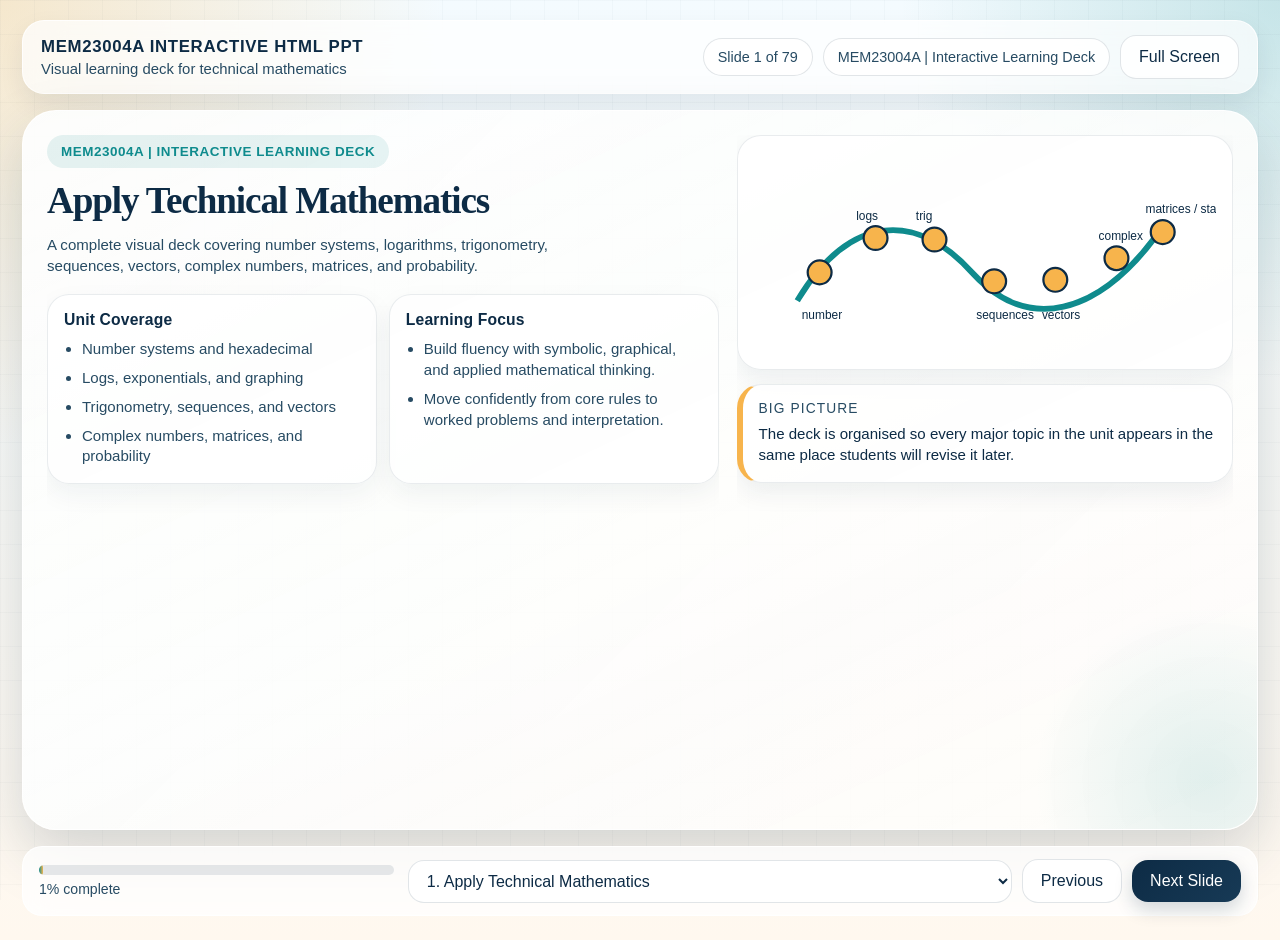
==== commit ce7a973b: "Rebuild MEM23004 as learner-facing visual deck" ====
--- a/subjects/mem23004/index.html
+++ b/subjects/mem23004/index.html
@@ -174,22 +174,6 @@
       max-width: 60ch;
     }
 
-    .chips {
-      display: flex;
-      flex-wrap: wrap;
-      gap: 10px;
-      margin-top: 18px;
-    }
-
-    .chip {
-      padding: 10px 13px;
-      border-radius: 14px;
-      background: rgba(247, 180, 76, 0.16);
-      color: var(--ink);
-      font-size: 0.9rem;
-      font-weight: 700;
-    }
-
     .sections {
       margin-top: 22px;
       display: grid;
@@ -229,11 +213,10 @@
     .right-stack {
       display: grid;
       gap: 14px;
-      grid-template-rows: auto auto;
+      align-content: start;
     }
 
     .media-card,
-    .meta-card,
     .figure-card {
       background: rgba(255, 255, 255, 0.84);
       border: 1px solid rgba(13, 43, 69, 0.09);
@@ -261,25 +244,6 @@
       width: 100%;
     }
 
-    .meta-grid {
-      display: grid;
-      gap: 12px;
-    }
-
-    .meta-card h4 {
-      margin: 0 0 8px;
-      font-size: 0.88rem;
-      letter-spacing: 0.08em;
-      text-transform: uppercase;
-      color: var(--ink-soft);
-    }
-
-    .meta-card p {
-      margin: 0;
-      line-height: 1.48;
-      color: var(--ink);
-    }
-
     .figure-card {
       border-left: 6px solid var(--teal);
     }
@@ -311,7 +275,6 @@
     }
 
     .slide.compact .subtitle,
-    .slide.compact .meta-card p,
     .slide.compact .figure-body,
     .slide.compact .section-card ul {
       font-size: 0.94rem;
@@ -325,7 +288,6 @@
 
     .slide.compact .section-card,
     .slide.compact .media-card,
-    .slide.compact .meta-card,
     .slide.compact .figure-card {
       padding: 16px;
     }
@@ -349,17 +311,10 @@
     }
 
     .slide.dense .subtitle,
-    .slide.dense .meta-card p,
     .slide.dense .figure-body,
-    .slide.dense .section-card ul,
-    .slide.dense .chip {
+    .slide.dense .section-card ul {
       font-size: 0.89rem;
       line-height: 1.34;
-    }
-
-    .slide.dense .chips {
-      margin-top: 14px;
-      gap: 8px;
     }
 
     .slide.dense .sections {
@@ -369,7 +324,6 @@
 
     .slide.dense .section-card,
     .slide.dense .media-card,
-    .slide.dense .meta-card,
     .slide.dense .figure-card {
       padding: 14px;
     }
@@ -537,7 +491,7 @@
     <div class="topbar">
       <div class="brand-block">
         <div class="brand-title">MEM23004A Interactive HTML PPT</div>
-        <div class="brand-subtitle">Assessment-led teaching deck built from the student pack and unit scope</div>
+        <div class="brand-subtitle">Visual learning deck for technical mathematics</div>
       </div>
       <div class="top-controls">
         <div class="pill" id="slideIndicator">Slide 1</div>
@@ -567,7 +521,7 @@
   </div>
 
   <script>
-    const slides = [{"kicker": "MEM23004A | Interactive Teaching Deck", "title": "Apply Technical Mathematics With Assessment Confidence", "subtitle": "A complete unit deck built from the student pack, unit requirements, and topic resources for number systems, logs, trigonometry, sequences, vectors, complex numbers, matrices, and probability.", "sections": [{"heading": "Unit Coverage", "items": ["Number systems and hexadecimal", "Logs, exponentials, and graphing", "Trigonometry, sequences, vectors", "Complex numbers, matrices, probability"], "kind": "list"}, {"heading": "Assessment Focus", "items": ["Knowledge-test questions from the student pack drive the teaching order.", "Worked examples mirror the exact question styles students must answer."], "kind": "list"}], "figureHtml": "\n    <div class=\"visual-stack\">\n      \n    <svg viewBox=\"0 0 620 250\" class=\"svg-figure\" aria-label=\"Unit roadmap\">\n      <path d=\"M58 190 C130 70, 220 72, 292 152 S462 216, 550 88\" fill=\"none\" stroke=\"#0f8b8d\" stroke-width=\"8\"/>\n      <g fill=\"#f7b44c\" stroke=\"#0d2b45\" stroke-width=\"3\">\n        <circle cx=\"88\" cy=\"152\" r=\"16\"/><circle cx=\"163\" cy=\"106\" r=\"16\"/><circle cx=\"242\" cy=\"108\" r=\"16\"/>\n        <circle cx=\"322\" cy=\"164\" r=\"16\"/><circle cx=\"404\" cy=\"162\" r=\"16\"/><circle cx=\"486\" cy=\"133\" r=\"16\"/><circle cx=\"548\" cy=\"98\" r=\"16\"/>\n      </g>\n      <text x=\"64\" y=\"214\" fill=\"#0d2b45\" font-size=\"16\">number</text>\n      <text x=\"137\" y=\"82\" fill=\"#0d2b45\" font-size=\"16\">logs</text>\n      <text x=\"217\" y=\"82\" fill=\"#0d2b45\" font-size=\"16\">trig</text>\n      <text x=\"298\" y=\"214\" fill=\"#0d2b45\" font-size=\"16\">sequences</text>\n      <text x=\"386\" y=\"214\" fill=\"#0d2b45\" font-size=\"16\">vectors</text>\n      <text x=\"462\" y=\"109\" fill=\"#0d2b45\" font-size=\"16\">complex</text>\n      <text x=\"525\" y=\"72\" fill=\"#0d2b45\" font-size=\"16\">matrices / stats</text>\n    </svg>\n    \n      \n    <div class=\"figure-card accent-gold\">\n      <div class=\"figure-title\">Teaching Promise</div>\n      <div class=\"figure-body\">The deck is organised so every major topic in the student pack appears in the same place students will revise it later.</div>\n    </div>\n    \n    </div>\n    ", "cue": "Open by telling students this unit is about recognising the right mathematical tool quickly and showing clean working.", "source": "MEM23004A_Student pack.docx + MEM23004A_R1.pdf", "assessment": "Whole unit"}, {"kicker": "Deck Navigation", "title": "How To Use This HTML PPT", "subtitle": "The file behaves like a presentation in the browser, with slide navigation, fullscreen mode, and a jump menu for topic blocks.", "sections": [{"heading": "Controls", "items": ["Use Next and Previous while teaching.", "Use keyboard arrows for quick movement.", "Use the jump menu to switch topic blocks instantly."], "kind": "list"}, {"heading": "Best Rhythm", "items": ["Teach the concept slide first.", "Pause on the worked example slide.", "Use the sprint slides as mini assessment checks."], "kind": "list"}], "figureHtml": "\n    <div class=\"visual-stack\">\n      \n    <svg viewBox=\"0 0 620 240\" class=\"svg-figure\" aria-label=\"Software workflow\">\n      <rect x=\"65\" y=\"90\" width=\"115\" height=\"68\" rx=\"18\" fill=\"#e9f5fb\" stroke=\"#0f8b8d\" stroke-width=\"4\"/>\n      <rect x=\"253\" y=\"90\" width=\"115\" height=\"68\" rx=\"18\" fill=\"#fff4df\" stroke=\"#f7b44c\" stroke-width=\"4\"/>\n      <rect x=\"440\" y=\"90\" width=\"115\" height=\"68\" rx=\"18\" fill=\"#eef7f3\" stroke=\"#0f8b8d\" stroke-width=\"4\"/>\n      <path d=\"M180 124 H253 M368 124 H440\" stroke=\"#ef6f51\" stroke-width=\"5\" marker-end=\"url(#wfA)\"/>\n      <text x=\"95\" y=\"131\" fill=\"#0d2b45\" font-size=\"20\" font-weight=\"700\">Excel</text>\n      <text x=\"281\" y=\"131\" fill=\"#0d2b45\" font-size=\"20\" font-weight=\"700\">Desmos</text>\n      <text x=\"458\" y=\"131\" fill=\"#0d2b45\" font-size=\"20\" font-weight=\"700\">Check</text>\n      <defs>\n        <marker id=\"wfA\" markerWidth=\"12\" markerHeight=\"12\" refX=\"10\" refY=\"6\" orient=\"auto\">\n          <path d=\"M0 0 L12 6 L0 12 z\" fill=\"#ef6f51\"/>\n        </marker>\n      </defs>\n    </svg>\n    \n      \n    <div class=\"figure-card accent-teal\">\n      <div class=\"figure-title\">Teacher Move</div>\n      <div class=\"figure-body\">Use fullscreen during delivery, then jump directly to revision blocks when students need a targeted recap.</div>\n    </div>\n    \n    </div>\n    ", "cue": "Tell students the deck is designed for explanation first, practice second, and assessment transfer third.", "source": "Generated HTML interface", "assessment": "Navigation support"}, {"kicker": "Unit Scope", "title": "What The Unit Requires Students To Do", "subtitle": "The official unit description expects students to apply mathematical analysis, graphical methods, and software techniques to engineering-style problems.", "sections": [{"heading": "Required Skill Areas", "items": ["Manipulate decimal, binary, and hexadecimal values.", "Graph and analyse exponential, logarithmic, and trigonometric functions.", "Use sequences, vectors, complex numbers, determinants, matrices, and probability."], "kind": "list"}, {"heading": "Workplace Lens", "items": ["Students should not only compute answers.", "They also need to validate, graph, interpret, and communicate results clearly."], "kind": "list"}], "figureHtml": "\n    <div class=\"visual-stack\">\n      \n    <svg viewBox=\"0 0 620 250\" class=\"svg-figure\" aria-label=\"Unit roadmap\">\n      <path d=\"M58 190 C130 70, 220 72, 292 152 S462 216, 550 88\" fill=\"none\" stroke=\"#0f8b8d\" stroke-width=\"8\"/>\n      <g fill=\"#f7b44c\" stroke=\"#0d2b45\" stroke-width=\"3\">\n        <circle cx=\"88\" cy=\"152\" r=\"16\"/><circle cx=\"163\" cy=\"106\" r=\"16\"/><circle cx=\"242\" cy=\"108\" r=\"16\"/>\n        <circle cx=\"322\" cy=\"164\" r=\"16\"/><circle cx=\"404\" cy=\"162\" r=\"16\"/><circle cx=\"486\" cy=\"133\" r=\"16\"/><circle cx=\"548\" cy=\"98\" r=\"16\"/>\n      </g>\n      <text x=\"64\" y=\"214\" fill=\"#0d2b45\" font-size=\"16\">number</text>\n      <text x=\"137\" y=\"82\" fill=\"#0d2b45\" font-size=\"16\">logs</text>\n      <text x=\"217\" y=\"82\" fill=\"#0d2b45\" font-size=\"16\">trig</text>\n      <text x=\"298\" y=\"214\" fill=\"#0d2b45\" font-size=\"16\">sequences</text>\n      <text x=\"386\" y=\"214\" fill=\"#0d2b45\" font-size=\"16\">vectors</text>\n      <text x=\"462\" y=\"109\" fill=\"#0d2b45\" font-size=\"16\">complex</text>\n      <text x=\"525\" y=\"72\" fill=\"#0d2b45\" font-size=\"16\">matrices / stats</text>\n    </svg>\n    \n      \n    <div class=\"figure-card accent-coral\">\n      <div class=\"figure-title\">R1 Emphasis</div>\n      <div class=\"figure-body\">The unit requirement document makes software use and graphical validation part of competence, not optional extras.</div>\n    </div>\n    \n    </div>\n    ", "cue": "Use this slide to show that the unit is broader than arithmetic; students must also represent and check results.", "source": "MEM23004A_R1.pdf", "assessment": "Unit competency"}, {"kicker": "Source Pack", "title": "How The Supplied Documents Feed This Deck", "subtitle": "The student pack sets the assessment, the R1 document sets the competency scope, and the topic PDFs provide the worked content for each mathematics block.", "sections": [{"heading": "Assessment Documents", "items": ["`MEM23004A_Student pack.docx` supplies the 52 knowledge-test question types.", "`MEM23004A_R1.pdf` confirms the full unit skill list and evidence expectations."], "kind": "list"}, {"heading": "Topic Resources", "items": ["Number systems, logs and exponentials, trigonometry, sequences, vectors, complex numbers, matrices, and probability are all represented in the supplied PDFs."], "kind": "list"}], "figureHtml": "\n    <div class=\"visual-stack\">\n      \n    <svg viewBox=\"0 0 620 240\" class=\"svg-figure\" aria-label=\"Software workflow\">\n      <rect x=\"65\" y=\"90\" width=\"115\" height=\"68\" rx=\"18\" fill=\"#e9f5fb\" stroke=\"#0f8b8d\" stroke-width=\"4\"/>\n      <rect x=\"253\" y=\"90\" width=\"115\" height=\"68\" rx=\"18\" fill=\"#fff4df\" stroke=\"#f7b44c\" stroke-width=\"4\"/>\n      <rect x=\"440\" y=\"90\" width=\"115\" height=\"68\" rx=\"18\" fill=\"#eef7f3\" stroke=\"#0f8b8d\" stroke-width=\"4\"/>\n      <path d=\"M180 124 H253 M368 124 H440\" stroke=\"#ef6f51\" stroke-width=\"5\" marker-end=\"url(#wfA)\"/>\n      <text x=\"95\" y=\"131\" fill=\"#0d2b45\" font-size=\"20\" font-weight=\"700\">Excel</text>\n      <text x=\"281\" y=\"131\" fill=\"#0d2b45\" font-size=\"20\" font-weight=\"700\">Desmos</text>\n      <text x=\"458\" y=\"131\" fill=\"#0d2b45\" font-size=\"20\" font-weight=\"700\">Check</text>\n      <defs>\n        <marker id=\"wfA\" markerWidth=\"12\" markerHeight=\"12\" refX=\"10\" refY=\"6\" orient=\"auto\">\n          <path d=\"M0 0 L12 6 L0 12 z\" fill=\"#ef6f51\"/>\n        </marker>\n      </defs>\n    </svg>\n    \n      \n    <div class=\"figure-card accent-teal\">\n      <div class=\"figure-title\">Why This Matters</div>\n      <div class=\"figure-body\">Students are not being taught generic maths notes. They are being taught the exact topics and digital tasks named in the unit.</div>\n    </div>\n    \n    </div>\n    ", "cue": "This reassures students that the slide order is anchored in their actual unit documents.", "source": "Whole MEM23004 source folder", "assessment": "Whole unit"}, {"kicker": "Assessment Map", "title": "How The Student Pack Questions Group By Topic", "subtitle": "The student pack moves through the unit in nine clear topic blocks, and that same sequence is used in this deck.", "sections": [{"heading": "Question Ranges", "items": ["Q1-Q13 number systems", "Q14-Q19 logs and exponentials", "Q20-Q23 trigonometry", "Q24-Q29 sequences", "Q30-Q33 vectors"], "kind": "list"}, {"heading": "Question Ranges", "items": ["Q34-Q40 complex numbers", "Q41-Q45 matrices and determinants", "Q46-Q50 statistics and probability", "Q51-Q52 polynomials and Argand-plane interpretation"], "kind": "list"}], "figureHtml": "\n    <div class=\"visual-stack\">\n      \n    <svg viewBox=\"0 0 620 240\" class=\"svg-figure\" aria-label=\"Assessment readiness\">\n      <rect x=\"122\" y=\"36\" width=\"376\" height=\"170\" rx=\"24\" fill=\"#ffffff\" stroke=\"#d6e4ee\" stroke-width=\"4\"/>\n      <line x1=\"168\" y1=\"88\" x2=\"446\" y2=\"88\" stroke=\"#d6e4ee\" stroke-width=\"3\"/>\n      <line x1=\"168\" y1=\"128\" x2=\"446\" y2=\"128\" stroke=\"#d6e4ee\" stroke-width=\"3\"/>\n      <line x1=\"168\" y1=\"168\" x2=\"446\" y2=\"168\" stroke=\"#d6e4ee\" stroke-width=\"3\"/>\n      <circle cx=\"146\" cy=\"68\" r=\"9\" fill=\"#0f8b8d\"/><circle cx=\"146\" cy=\"108\" r=\"9\" fill=\"#0f8b8d\"/><circle cx=\"146\" cy=\"148\" r=\"9\" fill=\"#0f8b8d\"/><circle cx=\"146\" cy=\"188\" r=\"9\" fill=\"#0f8b8d\"/>\n      <text x=\"188\" y=\"74\" fill=\"#0d2b45\" font-size=\"18\">pick the right method</text>\n      <text x=\"188\" y=\"114\" fill=\"#0d2b45\" font-size=\"18\">show working clearly</text>\n      <text x=\"188\" y=\"154\" fill=\"#0d2b45\" font-size=\"18\">check graph / unit / sign</text>\n      <text x=\"188\" y=\"194\" fill=\"#0d2b45\" font-size=\"18\">finish with interpretation</text>\n    </svg>\n    \n      \n    <div class=\"figure-card accent-gold\">\n      <div class=\"figure-title\">Assessment Advice</div>\n      <div class=\"figure-body\">Train students to identify the topic family first, then select the matching rule, graph, or calculation method.</div>\n    </div>\n    \n    </div>\n    ", "cue": "Students often improve quickly when they realise the knowledge test is a series of recognisable question families.", "source": "MEM23004A_Student pack.docx", "assessment": "Knowledge test"}, {"kicker": "Software Skills", "title": "Excel, Desmos, And Graph Checking Are Part Of The Unit", "subtitle": "Several student-pack questions explicitly ask for graphs in Excel or Desmos, so students need a repeatable digital workflow as well as manual mathematics.", "sections": [{"heading": "Where Software Appears", "items": ["Q18 asks for a log graph and log axis view.", "Q19, Q23, Q48, Q49, and Q51 require spreadsheet graphing or statistics.", "Q22 asks students to use Desmos for trig graphs."], "kind": "list"}, {"heading": "Teacher Emphasis", "items": ["Students should label axes, choose sensible scales, and interpret what the graph means.", "A screenshot without explanation is not enough."], "kind": "list"}], "figureHtml": "\n    <div class=\"visual-stack\">\n      \n    <svg viewBox=\"0 0 620 240\" class=\"svg-figure\" aria-label=\"Software workflow\">\n      <rect x=\"65\" y=\"90\" width=\"115\" height=\"68\" rx=\"18\" fill=\"#e9f5fb\" stroke=\"#0f8b8d\" stroke-width=\"4\"/>\n      <rect x=\"253\" y=\"90\" width=\"115\" height=\"68\" rx=\"18\" fill=\"#fff4df\" stroke=\"#f7b44c\" stroke-width=\"4\"/>\n      <rect x=\"440\" y=\"90\" width=\"115\" height=\"68\" rx=\"18\" fill=\"#eef7f3\" stroke=\"#0f8b8d\" stroke-width=\"4\"/>\n      <path d=\"M180 124 H253 M368 124 H440\" stroke=\"#ef6f51\" stroke-width=\"5\" marker-end=\"url(#wfA)\"/>\n      <text x=\"95\" y=\"131\" fill=\"#0d2b45\" font-size=\"20\" font-weight=\"700\">Excel</text>\n      <text x=\"281\" y=\"131\" fill=\"#0d2b45\" font-size=\"20\" font-weight=\"700\">Desmos</text>\n      <text x=\"458\" y=\"131\" fill=\"#0d2b45\" font-size=\"20\" font-weight=\"700\">Check</text>\n      <defs>\n        <marker id=\"wfA\" markerWidth=\"12\" markerHeight=\"12\" refX=\"10\" refY=\"6\" orient=\"auto\">\n          <path d=\"M0 0 L12 6 L0 12 z\" fill=\"#ef6f51\"/>\n        </marker>\n      </defs>\n    </svg>\n    \n      \n    <div class=\"figure-card accent-teal\">\n      <div class=\"figure-title\">Digital Habit</div>\n      <div class=\"figure-body\">Always pair software output with a quick manual check so students do not trust graphs blindly.</div>\n    </div>\n    \n    </div>\n    ", "cue": "Pause here and normalise the use of Excel and Desmos as thinking tools, not just submission tools.", "source": "MEM23004A_Student pack.docx", "assessment": "Graphing and software questions"}, {"kicker": "Starter Pack", "title": "High-Value Formulas To Keep Visible", "subtitle": "These are the formulas and relationships students revisit across the whole unit.", "sections": [{"heading": "Number / Algebra", "items": ["binary place values: powers of 2", "hex place values: powers of 16", "a_n = a_1 + (n - 1)d", "sum 1 to n = n(n + 1)/2"], "kind": "formula"}, {"heading": "Functions / Data", "items": ["y = a^x and x = log_a(y)", "period of y = A sin(Bx) is 360/B in degrees", "|z| = \u221a(a\u00b2 + b\u00b2)", "determinant 2x2 = ad - bc"], "kind": "formula"}], "figureHtml": "\n    <div class=\"visual-stack\">\n      \n    <svg viewBox=\"0 0 620 240\" class=\"svg-figure\" aria-label=\"Assessment readiness\">\n      <rect x=\"122\" y=\"36\" width=\"376\" height=\"170\" rx=\"24\" fill=\"#ffffff\" stroke=\"#d6e4ee\" stroke-width=\"4\"/>\n      <line x1=\"168\" y1=\"88\" x2=\"446\" y2=\"88\" stroke=\"#d6e4ee\" stroke-width=\"3\"/>\n      <line x1=\"168\" y1=\"128\" x2=\"446\" y2=\"128\" stroke=\"#d6e4ee\" stroke-width=\"3\"/>\n      <line x1=\"168\" y1=\"168\" x2=\"446\" y2=\"168\" stroke=\"#d6e4ee\" stroke-width=\"3\"/>\n      <circle cx=\"146\" cy=\"68\" r=\"9\" fill=\"#0f8b8d\"/><circle cx=\"146\" cy=\"108\" r=\"9\" fill=\"#0f8b8d\"/><circle cx=\"146\" cy=\"148\" r=\"9\" fill=\"#0f8b8d\"/><circle cx=\"146\" cy=\"188\" r=\"9\" fill=\"#0f8b8d\"/>\n      <text x=\"188\" y=\"74\" fill=\"#0d2b45\" font-size=\"18\">pick the right method</text>\n      <text x=\"188\" y=\"114\" fill=\"#0d2b45\" font-size=\"18\">show working clearly</text>\n      <text x=\"188\" y=\"154\" fill=\"#0d2b45\" font-size=\"18\">check graph / unit / sign</text>\n      <text x=\"188\" y=\"194\" fill=\"#0d2b45\" font-size=\"18\">finish with interpretation</text>\n    </svg>\n    \n      \n    <div class=\"figure-card accent-gold\">\n      <div class=\"figure-title\">Teacher Cue</div>\n      <div class=\"figure-body\">Revisit this slide briefly at the start of each class block. Short repetition helps far more than one long formula dump.</div>\n    </div>\n    \n    </div>\n    ", "cue": "This is a strong warm-up slide before worked questions.", "source": "Student pack + topic PDFs", "assessment": "Whole unit memory support"}, {"kicker": "Module 1", "title": "Number Systems And Base Conversion", "subtitle": "The student pack starts with decimal, binary, and hexadecimal because technicians must be able to move between number systems accurately.", "sections": [{"heading": "Assessment Links", "items": ["Q1-Q13 cover bases, conversions, binary operations, and hexadecimal conversion."], "kind": "list"}, {"heading": "Teaching Goal", "items": ["Students should explain what a base means, convert between systems, and show place-value logic line by line."], "kind": "list"}], "figureHtml": "\n    <div class=\"visual-stack\">\n      \n    <svg viewBox=\"0 0 620 250\" class=\"svg-figure\" aria-label=\"Binary place value\">\n      <rect x=\"65\" y=\"92\" width=\"86\" height=\"86\" rx=\"18\" fill=\"#e9f5fb\" stroke=\"#0f8b8d\" stroke-width=\"4\"/>\n      <rect x=\"170\" y=\"92\" width=\"86\" height=\"86\" rx=\"18\" fill=\"#fff4df\" stroke=\"#f7b44c\" stroke-width=\"4\"/>\n      <rect x=\"275\" y=\"92\" width=\"86\" height=\"86\" rx=\"18\" fill=\"#eef7f3\" stroke=\"#0f8b8d\" stroke-width=\"4\"/>\n      <rect x=\"380\" y=\"92\" width=\"86\" height=\"86\" rx=\"18\" fill=\"#fdf0ea\" stroke=\"#ef6f51\" stroke-width=\"4\"/>\n      <rect x=\"485\" y=\"92\" width=\"86\" height=\"86\" rx=\"18\" fill=\"#e9f5fb\" stroke=\"#0f8b8d\" stroke-width=\"4\"/>\n      <text x=\"87\" y=\"80\" fill=\"#0d2b45\" font-size=\"18\" font-weight=\"700\">16</text>\n      <text x=\"195\" y=\"80\" fill=\"#0d2b45\" font-size=\"18\" font-weight=\"700\">8</text>\n      <text x=\"302\" y=\"80\" fill=\"#0d2b45\" font-size=\"18\" font-weight=\"700\">4</text>\n      <text x=\"408\" y=\"80\" fill=\"#0d2b45\" font-size=\"18\" font-weight=\"700\">2</text>\n      <text x=\"515\" y=\"80\" fill=\"#0d2b45\" font-size=\"18\" font-weight=\"700\">1</text>\n      <text x=\"99\" y=\"146\" fill=\"#0d2b45\" font-size=\"36\" font-weight=\"700\">1</text>\n      <text x=\"204\" y=\"146\" fill=\"#0d2b45\" font-size=\"36\" font-weight=\"700\">0</text>\n      <text x=\"309\" y=\"146\" fill=\"#0d2b45\" font-size=\"36\" font-weight=\"700\">0</text>\n      <text x=\"414\" y=\"146\" fill=\"#0d2b45\" font-size=\"36\" font-weight=\"700\">1</text>\n      <text x=\"519\" y=\"146\" fill=\"#0d2b45\" font-size=\"36\" font-weight=\"700\">1</text>\n      <text x=\"205\" y=\"215\" fill=\"#0d2b45\" font-size=\"22\" font-weight=\"700\">10011\u2082 = 19\u2081\u2080</text>\n    </svg>\n    \n      \n    <div class=\"figure-card accent-teal\">\n      <div class=\"figure-title\">Focus</div>\n      <div class=\"figure-body\">Students should not treat binary questions as guessing. Every answer should show place values or repeated division clearly.</div>\n    </div>\n    \n    </div>\n    ", "cue": "Tell students that the fastest way to improve here is to write the place values before touching the digits.", "source": "Number system.pdf + Number system1.pdf + MEM23004A_Student pack.docx", "assessment": "Q1-Q13"}, {"kicker": "Number Systems", "title": "What A Base Means In Decimal, Binary, And Hexadecimal", "subtitle": "A base tells us how many symbols are available before the place value shifts to the next column.", "sections": [{"heading": "Core Idea", "items": ["Decimal is base 10, so each place is a power of 10.", "Binary is base 2, so each place is a power of 2.", "Hexadecimal is base 16, using digits 0-9 and letters A-F."], "kind": "list"}, {"heading": "Assessment Language", "items": ["Q1 asks directly for the bases of decimal and binary.", "Q12 and Q13 extend the same place-value thinking into hexadecimal."], "kind": "list"}], "figureHtml": "\n    <div class=\"visual-stack\">\n      \n    <svg viewBox=\"0 0 620 250\" class=\"svg-figure\" aria-label=\"Binary place value\">\n      <rect x=\"65\" y=\"92\" width=\"86\" height=\"86\" rx=\"18\" fill=\"#e9f5fb\" stroke=\"#0f8b8d\" stroke-width=\"4\"/>\n      <rect x=\"170\" y=\"92\" width=\"86\" height=\"86\" rx=\"18\" fill=\"#fff4df\" stroke=\"#f7b44c\" stroke-width=\"4\"/>\n      <rect x=\"275\" y=\"92\" width=\"86\" height=\"86\" rx=\"18\" fill=\"#eef7f3\" stroke=\"#0f8b8d\" stroke-width=\"4\"/>\n      <rect x=\"380\" y=\"92\" width=\"86\" height=\"86\" rx=\"18\" fill=\"#fdf0ea\" stroke=\"#ef6f51\" stroke-width=\"4\"/>\n      <rect x=\"485\" y=\"92\" width=\"86\" height=\"86\" rx=\"18\" fill=\"#e9f5fb\" stroke=\"#0f8b8d\" stroke-width=\"4\"/>\n      <text x=\"87\" y=\"80\" fill=\"#0d2b45\" font-size=\"18\" font-weight=\"700\">16</text>\n      <text x=\"195\" y=\"80\" fill=\"#0d2b45\" font-size=\"18\" font-weight=\"700\">8</text>\n      <text x=\"302\" y=\"80\" fill=\"#0d2b45\" font-size=\"18\" font-weight=\"700\">4</text>\n      <text x=\"408\" y=\"80\" fill=\"#0d2b45\" font-size=\"18\" font-weight=\"700\">2</text>\n      <text x=\"515\" y=\"80\" fill=\"#0d2b45\" font-size=\"18\" font-weight=\"700\">1</text>\n      <text x=\"99\" y=\"146\" fill=\"#0d2b45\" font-size=\"36\" font-weight=\"700\">1</text>\n      <text x=\"204\" y=\"146\" fill=\"#0d2b45\" font-size=\"36\" font-weight=\"700\">0</text>\n      <text x=\"309\" y=\"146\" fill=\"#0d2b45\" font-size=\"36\" font-weight=\"700\">0</text>\n      <text x=\"414\" y=\"146\" fill=\"#0d2b45\" font-size=\"36\" font-weight=\"700\">1</text>\n      <text x=\"519\" y=\"146\" fill=\"#0d2b45\" font-size=\"36\" font-weight=\"700\">1</text>\n      <text x=\"205\" y=\"215\" fill=\"#0d2b45\" font-size=\"22\" font-weight=\"700\">10011\u2082 = 19\u2081\u2080</text>\n    </svg>\n    \n      \n    <div class=\"figure-card accent-gold\">\n      <div class=\"figure-title\">Student Cue</div>\n      <div class=\"figure-body\">Base 10 counts by tens, base 2 counts by powers of two, and base 16 counts by powers of sixteen.</div>\n    </div>\n    \n    </div>\n    ", "cue": "Keep the first explanation verbal and visual before moving into a calculation.", "source": "Number system.pdf + MEM23004A_Student pack.docx", "assessment": "Q1, Q12, Q13"}, {"kicker": "Number Systems", "title": "Binary Place Value Explains Q2 Immediately", "subtitle": "To convert a binary number to decimal, assign powers of two from right to left and add only the active columns.", "sections": [{"heading": "Worked Example", "items": ["For 10011\u2082, the place values are 16, 8, 4, 2, 1.", "Only the 1-columns count: 16 + 2 + 1 = 19.", "So 10011\u2082 = 19\u2081\u2080."], "kind": "list"}, {"heading": "Why Students Slip", "items": ["They sometimes count digits instead of place values.", "They also forget that the rightmost digit is the 1s column, not the 2s column."], "kind": "list"}], "figureHtml": "\n    <div class=\"visual-stack\">\n      \n    <svg viewBox=\"0 0 620 250\" class=\"svg-figure\" aria-label=\"Binary place value\">\n      <rect x=\"65\" y=\"92\" width=\"86\" height=\"86\" rx=\"18\" fill=\"#e9f5fb\" stroke=\"#0f8b8d\" stroke-width=\"4\"/>\n      <rect x=\"170\" y=\"92\" width=\"86\" height=\"86\" rx=\"18\" fill=\"#fff4df\" stroke=\"#f7b44c\" stroke-width=\"4\"/>\n      <rect x=\"275\" y=\"92\" width=\"86\" height=\"86\" rx=\"18\" fill=\"#eef7f3\" stroke=\"#0f8b8d\" stroke-width=\"4\"/>\n      <rect x=\"380\" y=\"92\" width=\"86\" height=\"86\" rx=\"18\" fill=\"#fdf0ea\" stroke=\"#ef6f51\" stroke-width=\"4\"/>\n      <rect x=\"485\" y=\"92\" width=\"86\" height=\"86\" rx=\"18\" fill=\"#e9f5fb\" stroke=\"#0f8b8d\" stroke-width=\"4\"/>\n      <text x=\"87\" y=\"80\" fill=\"#0d2b45\" font-size=\"18\" font-weight=\"700\">16</text>\n      <text x=\"195\" y=\"80\" fill=\"#0d2b45\" font-size=\"18\" font-weight=\"700\">8</text>\n      <text x=\"302\" y=\"80\" fill=\"#0d2b45\" font-size=\"18\" font-weight=\"700\">4</text>\n      <text x=\"408\" y=\"80\" fill=\"#0d2b45\" font-size=\"18\" font-weight=\"700\">2</text>\n      <text x=\"515\" y=\"80\" fill=\"#0d2b45\" font-size=\"18\" font-weight=\"700\">1</text>\n      <text x=\"99\" y=\"146\" fill=\"#0d2b45\" font-size=\"36\" font-weight=\"700\">1</text>\n      <text x=\"204\" y=\"146\" fill=\"#0d2b45\" font-size=\"36\" font-weight=\"700\">0</text>\n      <text x=\"309\" y=\"146\" fill=\"#0d2b45\" font-size=\"36\" font-weight=\"700\">0</text>\n      <text x=\"414\" y=\"146\" fill=\"#0d2b45\" font-size=\"36\" font-weight=\"700\">1</text>\n      <text x=\"519\" y=\"146\" fill=\"#0d2b45\" font-size=\"36\" font-weight=\"700\">1</text>\n      <text x=\"205\" y=\"215\" fill=\"#0d2b45\" font-size=\"22\" font-weight=\"700\">10011\u2082 = 19\u2081\u2080</text>\n    </svg>\n    \n      \n    <div class=\"figure-card accent-teal\">\n      <div class=\"figure-title\">Q2 Method</div>\n      <div class=\"figure-body\">Write the place values above the digits before adding. That single habit prevents most conversion mistakes.</div>\n    </div>\n    \n    </div>\n    ", "cue": "Model Q2 slowly once, then ask students to explain why the 8 and 4 columns were ignored.", "source": "Number system1.pdf + MEM23004A_Student pack.docx", "assessment": "Q2"}, {"kicker": "Number Systems", "title": "Decimal To Binary: Repeated Division By 2", "subtitle": "To convert from decimal to binary, divide repeatedly by 2, record each remainder, and read the remainders from bottom to top.", "sections": [{"heading": "Method", "items": ["19 \u00f7 2 = 9 remainder 1", "9 \u00f7 2 = 4 remainder 1", "4 \u00f7 2 = 2 remainder 0", "2 \u00f7 2 = 1 remainder 0", "1 \u00f7 2 = 0 remainder 1"], "kind": "formula"}, {"heading": "Result", "items": ["Reading upward gives 10011\u2082.", "This is the exact logic students need for Q3 and Q4."], "kind": "list"}], "figureHtml": "\n    <div class=\"visual-stack\">\n      \n    <svg viewBox=\"0 0 620 250\" class=\"svg-figure\" aria-label=\"Binary place value\">\n      <rect x=\"65\" y=\"92\" width=\"86\" height=\"86\" rx=\"18\" fill=\"#e9f5fb\" stroke=\"#0f8b8d\" stroke-width=\"4\"/>\n      <rect x=\"170\" y=\"92\" width=\"86\" height=\"86\" rx=\"18\" fill=\"#fff4df\" stroke=\"#f7b44c\" stroke-width=\"4\"/>\n      <rect x=\"275\" y=\"92\" width=\"86\" height=\"86\" rx=\"18\" fill=\"#eef7f3\" stroke=\"#0f8b8d\" stroke-width=\"4\"/>\n      <rect x=\"380\" y=\"92\" width=\"86\" height=\"86\" rx=\"18\" fill=\"#fdf0ea\" stroke=\"#ef6f51\" stroke-width=\"4\"/>\n      <rect x=\"485\" y=\"92\" width=\"86\" height=\"86\" rx=\"18\" fill=\"#e9f5fb\" stroke=\"#0f8b8d\" stroke-width=\"4\"/>\n      <text x=\"87\" y=\"80\" fill=\"#0d2b45\" font-size=\"18\" font-weight=\"700\">16</text>\n      <text x=\"195\" y=\"80\" fill=\"#0d2b45\" font-size=\"18\" font-weight=\"700\">8</text>\n      <text x=\"302\" y=\"80\" fill=\"#0d2b45\" font-size=\"18\" font-weight=\"700\">4</text>\n      <text x=\"408\" y=\"80\" fill=\"#0d2b45\" font-size=\"18\" font-weight=\"700\">2</text>\n      <text x=\"515\" y=\"80\" fill=\"#0d2b45\" font-size=\"18\" font-weight=\"700\">1</text>\n      <text x=\"99\" y=\"146\" fill=\"#0d2b45\" font-size=\"36\" font-weight=\"700\">1</text>\n      <text x=\"204\" y=\"146\" fill=\"#0d2b45\" font-size=\"36\" font-weight=\"700\">0</text>\n      <text x=\"309\" y=\"146\" fill=\"#0d2b45\" font-size=\"36\" font-weight=\"700\">0</text>\n      <text x=\"414\" y=\"146\" fill=\"#0d2b45\" font-size=\"36\" font-weight=\"700\">1</text>\n      <text x=\"519\" y=\"146\" fill=\"#0d2b45\" font-size=\"36\" font-weight=\"700\">1</text>\n      <text x=\"205\" y=\"215\" fill=\"#0d2b45\" font-size=\"22\" font-weight=\"700\">10011\u2082 = 19\u2081\u2080</text>\n    </svg>\n    \n      \n    <div class=\"figure-card accent-coral\">\n      <div class=\"figure-title\">Q3-Q4 Pattern</div>\n      <div class=\"figure-body\">Remainders are read from the last division back up to the first. Students often lose marks by reading downward.</div>\n    </div>\n    \n    </div>\n    ", "cue": "Run one example on the board and one in pairs so the repeated-division pattern becomes automatic.", "source": "Number system.pdf + MEM23004A_Student pack.docx", "assessment": "Q3-Q4"}, {"kicker": "Binary Operations", "title": "Binary Addition Uses Carry Logic Just Like Decimal", "subtitle": "Binary addition is simpler than decimal because each column only has four possible combinations: 0+0, 0+1, 1+0, and 1+1.", "sections": [{"heading": "Key Rules", "items": ["0 + 0 = 0", "0 + 1 = 1", "1 + 0 = 1", "1 + 1 = 10\u2082, so write 0 and carry 1"], "kind": "formula"}, {"heading": "Assessment Links", "items": ["Q5 is a short binary sum.", "Q6 asks students to add binary numbers and verify with decimal addition."], "kind": "list"}], "figureHtml": "\n    <div class=\"visual-stack\">\n      \n    <svg viewBox=\"0 0 620 250\" class=\"svg-figure\" aria-label=\"Binary place value\">\n      <rect x=\"65\" y=\"92\" width=\"86\" height=\"86\" rx=\"18\" fill=\"#e9f5fb\" stroke=\"#0f8b8d\" stroke-width=\"4\"/>\n      <rect x=\"170\" y=\"92\" width=\"86\" height=\"86\" rx=\"18\" fill=\"#fff4df\" stroke=\"#f7b44c\" stroke-width=\"4\"/>\n      <rect x=\"275\" y=\"92\" width=\"86\" height=\"86\" rx=\"18\" fill=\"#eef7f3\" stroke=\"#0f8b8d\" stroke-width=\"4\"/>\n      <rect x=\"380\" y=\"92\" width=\"86\" height=\"86\" rx=\"18\" fill=\"#fdf0ea\" stroke=\"#ef6f51\" stroke-width=\"4\"/>\n      <rect x=\"485\" y=\"92\" width=\"86\" height=\"86\" rx=\"18\" fill=\"#e9f5fb\" stroke=\"#0f8b8d\" stroke-width=\"4\"/>\n      <text x=\"87\" y=\"80\" fill=\"#0d2b45\" font-size=\"18\" font-weight=\"700\">16</text>\n      <text x=\"195\" y=\"80\" fill=\"#0d2b45\" font-size=\"18\" font-weight=\"700\">8</text>\n      <text x=\"302\" y=\"80\" fill=\"#0d2b45\" font-size=\"18\" font-weight=\"700\">4</text>\n      <text x=\"408\" y=\"80\" fill=\"#0d2b45\" font-size=\"18\" font-weight=\"700\">2</text>\n      <text x=\"515\" y=\"80\" fill=\"#0d2b45\" font-size=\"18\" font-weight=\"700\">1</text>\n      <text x=\"99\" y=\"146\" fill=\"#0d2b45\" font-size=\"36\" font-weight=\"700\">1</text>\n      <text x=\"204\" y=\"146\" fill=\"#0d2b45\" font-size=\"36\" font-weight=\"700\">0</text>\n      <text x=\"309\" y=\"146\" fill=\"#0d2b45\" font-size=\"36\" font-weight=\"700\">0</text>\n      <text x=\"414\" y=\"146\" fill=\"#0d2b45\" font-size=\"36\" font-weight=\"700\">1</text>\n      <text x=\"519\" y=\"146\" fill=\"#0d2b45\" font-size=\"36\" font-weight=\"700\">1</text>\n      <text x=\"205\" y=\"215\" fill=\"#0d2b45\" font-size=\"22\" font-weight=\"700\">10011\u2082 = 19\u2081\u2080</text>\n    </svg>\n    \n      \n    <div class=\"figure-card accent-gold\">\n      <div class=\"figure-title\">Teaching Move</div>\n      <div class=\"figure-body\">Show the binary sum first, then convert both numbers to decimal to confirm the result. That models the verification step in Q6.</div>\n    </div>\n    \n    </div>\n    ", "cue": "Students should always say what the carry means: one extra group of two moving to the next place.", "source": "Number system1.pdf + MEM23004A_Student pack.docx", "assessment": "Q5-Q6"}, {"kicker": "Binary Operations", "title": "Binary Subtraction Uses Borrowing Carefully", "subtitle": "Binary subtraction follows the same column logic as decimal subtraction, but the borrow changes a 0 column into 10\u2082.", "sections": [{"heading": "Working Idea", "items": ["If a column has 0 - 1, borrow 1 from the next column.", "That borrowed 1 is worth 10\u2082 in the current column.", "Then continue across the remaining digits carefully."], "kind": "list"}, {"heading": "Assessment Links", "items": ["Q9 and Q10 both test column subtraction with borrowing."], "kind": "list"}], "figureHtml": "\n    <div class=\"visual-stack\">\n      \n    <svg viewBox=\"0 0 620 250\" class=\"svg-figure\" aria-label=\"Binary place value\">\n      <rect x=\"65\" y=\"92\" width=\"86\" height=\"86\" rx=\"18\" fill=\"#e9f5fb\" stroke=\"#0f8b8d\" stroke-width=\"4\"/>\n      <rect x=\"170\" y=\"92\" width=\"86\" height=\"86\" rx=\"18\" fill=\"#fff4df\" stroke=\"#f7b44c\" stroke-width=\"4\"/>\n      <rect x=\"275\" y=\"92\" width=\"86\" height=\"86\" rx=\"18\" fill=\"#eef7f3\" stroke=\"#0f8b8d\" stroke-width=\"4\"/>\n      <rect x=\"380\" y=\"92\" width=\"86\" height=\"86\" rx=\"18\" fill=\"#fdf0ea\" stroke=\"#ef6f51\" stroke-width=\"4\"/>\n      <rect x=\"485\" y=\"92\" width=\"86\" height=\"86\" rx=\"18\" fill=\"#e9f5fb\" stroke=\"#0f8b8d\" stroke-width=\"4\"/>\n      <text x=\"87\" y=\"80\" fill=\"#0d2b45\" font-size=\"18\" font-weight=\"700\">16</text>\n      <text x=\"195\" y=\"80\" fill=\"#0d2b45\" font-size=\"18\" font-weight=\"700\">8</text>\n      <text x=\"302\" y=\"80\" fill=\"#0d2b45\" font-size=\"18\" font-weight=\"700\">4</text>\n      <text x=\"408\" y=\"80\" fill=\"#0d2b45\" font-size=\"18\" font-weight=\"700\">2</text>\n      <text x=\"515\" y=\"80\" fill=\"#0d2b45\" font-size=\"18\" font-weight=\"700\">1</text>\n      <text x=\"99\" y=\"146\" fill=\"#0d2b45\" font-size=\"36\" font-weight=\"700\">1</text>\n      <text x=\"204\" y=\"146\" fill=\"#0d2b45\" font-size=\"36\" font-weight=\"700\">0</text>\n      <text x=\"309\" y=\"146\" fill=\"#0d2b45\" font-size=\"36\" font-weight=\"700\">0</text>\n      <text x=\"414\" y=\"146\" fill=\"#0d2b45\" font-size=\"36\" font-weight=\"700\">1</text>\n      <text x=\"519\" y=\"146\" fill=\"#0d2b45\" font-size=\"36\" font-weight=\"700\">1</text>\n      <text x=\"205\" y=\"215\" fill=\"#0d2b45\" font-size=\"22\" font-weight=\"700\">10011\u2082 = 19\u2081\u2080</text>\n    </svg>\n    \n      \n    <div class=\"figure-card accent-coral\">\n      <div class=\"figure-title\">Common Error</div>\n      <div class=\"figure-body\">Students often borrow correctly once, then forget to reduce the next column. Encourage them to rewrite changed digits immediately.</div>\n    </div>\n    \n    </div>\n    ", "cue": "Work one subtraction line by line and ask students to narrate each borrow as they write it.", "source": "Number system.pdf + MEM23004A_Student pack.docx", "assessment": "Q9-Q10"}, {"kicker": "Binary Operations", "title": "Binary Multiplication And Division Still Rely On Place Value", "subtitle": "Binary multiplication is repeated shifted addition, while binary division is repeated place-value reasoning about powers of two.", "sections": [{"heading": "Multiplication", "items": ["1 \u00d7 anything leaves the row unchanged.", "0 \u00d7 anything gives 0.", "Shift each partial product left one place for each new digit column."], "kind": "list"}, {"heading": "Division", "items": ["Find the largest binary place value that fits, subtract, and continue.", "Q11 expects long-division layout, not just a final answer."], "kind": "list"}], "figureHtml": "\n    <div class=\"visual-stack\">\n      \n    <svg viewBox=\"0 0 620 250\" class=\"svg-figure\" aria-label=\"Binary place value\">\n      <rect x=\"65\" y=\"92\" width=\"86\" height=\"86\" rx=\"18\" fill=\"#e9f5fb\" stroke=\"#0f8b8d\" stroke-width=\"4\"/>\n      <rect x=\"170\" y=\"92\" width=\"86\" height=\"86\" rx=\"18\" fill=\"#fff4df\" stroke=\"#f7b44c\" stroke-width=\"4\"/>\n      <rect x=\"275\" y=\"92\" width=\"86\" height=\"86\" rx=\"18\" fill=\"#eef7f3\" stroke=\"#0f8b8d\" stroke-width=\"4\"/>\n      <rect x=\"380\" y=\"92\" width=\"86\" height=\"86\" rx=\"18\" fill=\"#fdf0ea\" stroke=\"#ef6f51\" stroke-width=\"4\"/>\n      <rect x=\"485\" y=\"92\" width=\"86\" height=\"86\" rx=\"18\" fill=\"#e9f5fb\" stroke=\"#0f8b8d\" stroke-width=\"4\"/>\n      <text x=\"87\" y=\"80\" fill=\"#0d2b45\" font-size=\"18\" font-weight=\"700\">16</text>\n      <text x=\"195\" y=\"80\" fill=\"#0d2b45\" font-size=\"18\" font-weight=\"700\">8</text>\n      <text x=\"302\" y=\"80\" fill=\"#0d2b45\" font-size=\"18\" font-weight=\"700\">4</text>\n      <text x=\"408\" y=\"80\" fill=\"#0d2b45\" font-size=\"18\" font-weight=\"700\">2</text>\n      <text x=\"515\" y=\"80\" fill=\"#0d2b45\" font-size=\"18\" font-weight=\"700\">1</text>\n      <text x=\"99\" y=\"146\" fill=\"#0d2b45\" font-size=\"36\" font-weight=\"700\">1</text>\n      <text x=\"204\" y=\"146\" fill=\"#0d2b45\" font-size=\"36\" font-weight=\"700\">0</text>\n      <text x=\"309\" y=\"146\" fill=\"#0d2b45\" font-size=\"36\" font-weight=\"700\">0</text>\n      <text x=\"414\" y=\"146\" fill=\"#0d2b45\" font-size=\"36\" font-weight=\"700\">1</text>\n      <text x=\"519\" y=\"146\" fill=\"#0d2b45\" font-size=\"36\" font-weight=\"700\">1</text>\n      <text x=\"205\" y=\"215\" fill=\"#0d2b45\" font-size=\"22\" font-weight=\"700\">10011\u2082 = 19\u2081\u2080</text>\n    </svg>\n    \n      \n    <div class=\"figure-card accent-teal\">\n      <div class=\"figure-title\">Assessment Advice</div>\n      <div class=\"figure-body\">For Q7-Q8 and Q11, award-ready work needs visible layout. Do not skip straight to a calculator-style answer.</div>\n    </div>\n    \n    </div>\n    ", "cue": "Keep the explanation structural: multiplication is shifted addition; division is repeated fitting of powers of two.", "source": "Number system1.pdf + MEM23004A_Student pack.docx", "assessment": "Q7-Q8, Q11"}, {"kicker": "Hexadecimal", "title": "Decimal To Hexadecimal Uses Powers Of 16", "subtitle": "Hexadecimal compresses large binary values and is common in technical systems because each hex digit matches four binary bits.", "sections": [{"heading": "Key Facts", "items": ["A = 10, B = 11, C = 12, D = 13, E = 14, F = 15.", "Convert decimal to hex by repeated division by 16 or by grouping binary digits in fours."], "kind": "list"}, {"heading": "Assessment Links", "items": ["Q12 asks for decimal 188 to hexadecimal.", "Q13 asks for decimal 921 to hexadecimal."], "kind": "list"}], "figureHtml": "\n    <div class=\"visual-stack\">\n      \n    <svg viewBox=\"0 0 620 250\" class=\"svg-figure\" aria-label=\"Binary place value\">\n      <rect x=\"65\" y=\"92\" width=\"86\" height=\"86\" rx=\"18\" fill=\"#e9f5fb\" stroke=\"#0f8b8d\" stroke-width=\"4\"/>\n      <rect x=\"170\" y=\"92\" width=\"86\" height=\"86\" rx=\"18\" fill=\"#fff4df\" stroke=\"#f7b44c\" stroke-width=\"4\"/>\n      <rect x=\"275\" y=\"92\" width=\"86\" height=\"86\" rx=\"18\" fill=\"#eef7f3\" stroke=\"#0f8b8d\" stroke-width=\"4\"/>\n      <rect x=\"380\" y=\"92\" width=\"86\" height=\"86\" rx=\"18\" fill=\"#fdf0ea\" stroke=\"#ef6f51\" stroke-width=\"4\"/>\n      <rect x=\"485\" y=\"92\" width=\"86\" height=\"86\" rx=\"18\" fill=\"#e9f5fb\" stroke=\"#0f8b8d\" stroke-width=\"4\"/>\n      <text x=\"87\" y=\"80\" fill=\"#0d2b45\" font-size=\"18\" font-weight=\"700\">16</text>\n      <text x=\"195\" y=\"80\" fill=\"#0d2b45\" font-size=\"18\" font-weight=\"700\">8</text>\n      <text x=\"302\" y=\"80\" fill=\"#0d2b45\" font-size=\"18\" font-weight=\"700\">4</text>\n      <text x=\"408\" y=\"80\" fill=\"#0d2b45\" font-size=\"18\" font-weight=\"700\">2</text>\n      <text x=\"515\" y=\"80\" fill=\"#0d2b45\" font-size=\"18\" font-weight=\"700\">1</text>\n      <text x=\"99\" y=\"146\" fill=\"#0d2b45\" font-size=\"36\" font-weight=\"700\">1</text>\n      <text x=\"204\" y=\"146\" fill=\"#0d2b45\" font-size=\"36\" font-weight=\"700\">0</text>\n      <text x=\"309\" y=\"146\" fill=\"#0d2b45\" font-size=\"36\" font-weight=\"700\">0</text>\n      <text x=\"414\" y=\"146\" fill=\"#0d2b45\" font-size=\"36\" font-weight=\"700\">1</text>\n      <text x=\"519\" y=\"146\" fill=\"#0d2b45\" font-size=\"36\" font-weight=\"700\">1</text>\n      <text x=\"205\" y=\"215\" fill=\"#0d2b45\" font-size=\"22\" font-weight=\"700\">10011\u2082 = 19\u2081\u2080</text>\n    </svg>\n    \n      \n    <div class=\"figure-card accent-gold\">\n      <div class=\"figure-title\">Teacher Cue</div>\n      <div class=\"figure-body\">Make students write the remainder values in decimal first, then translate any remainder above 9 into the matching letter.</div>\n    </div>\n    \n    </div>\n    ", "cue": "A quick table of 0-15 helps students feel more confident before they attempt Q12 and Q13.", "source": "Number system.pdf + MEM23004A_Student pack.docx", "assessment": "Q12-Q13"}, {"kicker": "Module Check", "title": "Number Systems Checklist Before Moving On", "subtitle": "Students are ready for the next module when they can answer each of these question types without guessing.", "sections": [{"heading": "Readiness Checks", "items": ["State the bases of decimal, binary, and hexadecimal.", "Convert binary to decimal using place values.", "Convert decimal to binary using repeated division.", "Add, subtract, multiply, and divide binary numbers with clear working."], "kind": "list"}, {"heading": "Teacher Prompt", "items": ["Ask students which method they trust more for checking: place value, decimal verification, or repeated division."], "kind": "list"}], "figureHtml": "\n    <div class=\"visual-stack\">\n      \n    <svg viewBox=\"0 0 620 240\" class=\"svg-figure\" aria-label=\"Assessment readiness\">\n      <rect x=\"122\" y=\"36\" width=\"376\" height=\"170\" rx=\"24\" fill=\"#ffffff\" stroke=\"#d6e4ee\" stroke-width=\"4\"/>\n      <line x1=\"168\" y1=\"88\" x2=\"446\" y2=\"88\" stroke=\"#d6e4ee\" stroke-width=\"3\"/>\n      <line x1=\"168\" y1=\"128\" x2=\"446\" y2=\"128\" stroke=\"#d6e4ee\" stroke-width=\"3\"/>\n      <line x1=\"168\" y1=\"168\" x2=\"446\" y2=\"168\" stroke=\"#d6e4ee\" stroke-width=\"3\"/>\n      <circle cx=\"146\" cy=\"68\" r=\"9\" fill=\"#0f8b8d\"/><circle cx=\"146\" cy=\"108\" r=\"9\" fill=\"#0f8b8d\"/><circle cx=\"146\" cy=\"148\" r=\"9\" fill=\"#0f8b8d\"/><circle cx=\"146\" cy=\"188\" r=\"9\" fill=\"#0f8b8d\"/>\n      <text x=\"188\" y=\"74\" fill=\"#0d2b45\" font-size=\"18\">pick the right method</text>\n      <text x=\"188\" y=\"114\" fill=\"#0d2b45\" font-size=\"18\">show working clearly</text>\n      <text x=\"188\" y=\"154\" fill=\"#0d2b45\" font-size=\"18\">check graph / unit / sign</text>\n      <text x=\"188\" y=\"194\" fill=\"#0d2b45\" font-size=\"18\">finish with interpretation</text>\n    </svg>\n    \n      \n    <div class=\"figure-card accent-teal\">\n      <div class=\"figure-title\">Ready To Advance</div>\n      <div class=\"figure-body\">If students can explain the method out loud, they usually perform much better when the question numbers change.</div>\n    </div>\n    \n    </div>\n    ", "cue": "Use this as a quick oral recap before starting logarithms.", "source": "MEM23004A_Student pack.docx", "assessment": "Q1-Q13 revision"}, {"kicker": "Module 2", "title": "Exponential And Logarithmic Functions", "subtitle": "The next student-pack block moves from number systems into powers, logs, and graphing tasks that combine formulas with software.", "sections": [{"heading": "Assessment Links", "items": ["Q14-Q19 cover base notation, exponential form, logarithm form, graphs, and an earthquake-energy application."], "kind": "list"}, {"heading": "Teaching Goal", "items": ["Students should connect exponent form, log form, graphs, and a practical calculation in one coherent story."], "kind": "list"}], "figureHtml": "\n    <div class=\"visual-stack\">\n      \n    <svg viewBox=\"0 0 620 260\" class=\"svg-figure\" aria-label=\"Exponential and logarithmic graphs\">\n      <line x1=\"90\" y1=\"220\" x2=\"560\" y2=\"220\" stroke=\"#0d2b45\" stroke-width=\"4\"/>\n      <line x1=\"120\" y1=\"40\" x2=\"120\" y2=\"235\" stroke=\"#0d2b45\" stroke-width=\"4\"/>\n      <path d=\"M120 210 C180 205, 240 195, 290 170 S410 95, 540 48\" fill=\"none\" stroke=\"#0f8b8d\" stroke-width=\"6\"/>\n      <path d=\"M145 210 C170 150, 210 116, 290 92 S455 68, 540 60\" fill=\"none\" stroke=\"#ef6f51\" stroke-width=\"6\"/>\n      <text x=\"430\" y=\"62\" fill=\"#0f8b8d\" font-size=\"18\" font-weight=\"700\">y = 2^x</text>\n      <text x=\"390\" y=\"110\" fill=\"#ef6f51\" font-size=\"18\" font-weight=\"700\">y = log\u2081\u2080x</text>\n      <text x=\"540\" y=\"245\" fill=\"#0d2b45\" font-size=\"16\">x</text>\n      <text x=\"100\" y=\"55\" fill=\"#0d2b45\" font-size=\"16\">y</text>\n    </svg>\n    \n      \n    <div class=\"figure-card accent-teal\">\n      <div class=\"figure-title\">Focus</div>\n      <div class=\"figure-body\">Make students say the relationship both ways: exponent form and logarithm form describe the same fact.</div>\n    </div>\n    \n    </div>\n    ", "cue": "Tell students this section matters because the questions move between symbols, graphs, and Excel output.", "source": "Log and exp.pdf + Log and exp1.pdf + MEM23004A_Student pack.docx", "assessment": "Q14-Q19"}, {"kicker": "Logs And Exponents", "title": "In f(x) = b^x, The Base And Exponent Each Have A Role", "subtitle": "The base b is the repeated multiplier, and x tells us how many times that multiplier is applied.", "sections": [{"heading": "Interpretation", "items": ["If f(x) = 2^3, the base is 2 and the exponent is 3.", "The value means 2 \u00d7 2 \u00d7 2 = 8.", "This directly answers the idea behind Q14 and supports Q16-Q17."], "kind": "list"}, {"heading": "Teacher Wording", "items": ["Base = repeated factor.", "Exponent = how many times the factor is used."], "kind": "list"}], "figureHtml": "\n    <div class=\"visual-stack\">\n      \n    <svg viewBox=\"0 0 620 260\" class=\"svg-figure\" aria-label=\"Exponential and logarithmic graphs\">\n      <line x1=\"90\" y1=\"220\" x2=\"560\" y2=\"220\" stroke=\"#0d2b45\" stroke-width=\"4\"/>\n      <line x1=\"120\" y1=\"40\" x2=\"120\" y2=\"235\" stroke=\"#0d2b45\" stroke-width=\"4\"/>\n      <path d=\"M120 210 C180 205, 240 195, 290 170 S410 95, 540 48\" fill=\"none\" stroke=\"#0f8b8d\" stroke-width=\"6\"/>\n      <path d=\"M145 210 C170 150, 210 116, 290 92 S455 68, 540 60\" fill=\"none\" stroke=\"#ef6f51\" stroke-width=\"6\"/>\n      <text x=\"430\" y=\"62\" fill=\"#0f8b8d\" font-size=\"18\" font-weight=\"700\">y = 2^x</text>\n      <text x=\"390\" y=\"110\" fill=\"#ef6f51\" font-size=\"18\" font-weight=\"700\">y = log\u2081\u2080x</text>\n      <text x=\"540\" y=\"245\" fill=\"#0d2b45\" font-size=\"16\">x</text>\n      <text x=\"100\" y=\"55\" fill=\"#0d2b45\" font-size=\"16\">y</text>\n    </svg>\n    \n      \n    <div class=\"figure-card accent-gold\">\n      <div class=\"figure-title\">Student Language</div>\n      <div class=\"figure-body\">Students who can explain base and exponent in words usually cope much better with the later graph questions.</div>\n    </div>\n    \n    </div>\n    ", "cue": "Keep the first explanation concrete before moving to formal notation.", "source": "Log and exp.pdf + MEM23004A_Student pack.docx", "assessment": "Q14, Q16, Q17"}, {"kicker": "Logs And Exponents", "title": "Graphing f(x) = 2^x Means Building A Table First", "subtitle": "Before students graph an exponential function, they should calculate a few anchor points and then sketch the growth pattern.", "sections": [{"heading": "Useful Table", "items": ["x = -2, -1, 0, 1, 2, 3", "2^x = 1/4, 1/2, 1, 2, 4, 8"], "kind": "formula"}, {"heading": "What The Graph Shows", "items": ["The curve passes through (0,1).", "It grows rapidly to the right and approaches 0 on the left without touching it."], "kind": "list"}], "figureHtml": "\n    <div class=\"visual-stack\">\n      \n    <svg viewBox=\"0 0 620 260\" class=\"svg-figure\" aria-label=\"Exponential and logarithmic graphs\">\n      <line x1=\"90\" y1=\"220\" x2=\"560\" y2=\"220\" stroke=\"#0d2b45\" stroke-width=\"4\"/>\n      <line x1=\"120\" y1=\"40\" x2=\"120\" y2=\"235\" stroke=\"#0d2b45\" stroke-width=\"4\"/>\n      <path d=\"M120 210 C180 205, 240 195, 290 170 S410 95, 540 48\" fill=\"none\" stroke=\"#0f8b8d\" stroke-width=\"6\"/>\n      <path d=\"M145 210 C170 150, 210 116, 290 92 S455 68, 540 60\" fill=\"none\" stroke=\"#ef6f51\" stroke-width=\"6\"/>\n      <text x=\"430\" y=\"62\" fill=\"#0f8b8d\" font-size=\"18\" font-weight=\"700\">y = 2^x</text>\n      <text x=\"390\" y=\"110\" fill=\"#ef6f51\" font-size=\"18\" font-weight=\"700\">y = log\u2081\u2080x</text>\n      <text x=\"540\" y=\"245\" fill=\"#0d2b45\" font-size=\"16\">x</text>\n      <text x=\"100\" y=\"55\" fill=\"#0d2b45\" font-size=\"16\">y</text>\n    </svg>\n    \n      \n    <div class=\"figure-card accent-teal\">\n      <div class=\"figure-title\">Q15 Strategy</div>\n      <div class=\"figure-body\">Students should never try to sketch from memory alone. A 5- or 6-point table gives both accuracy and confidence.</div>\n    </div>\n    \n    </div>\n    ", "cue": "Have students build the table first, then describe the shape before drawing.", "source": "Log and exp1.pdf + MEM23004A_Student pack.docx", "assessment": "Q15"}, {"kicker": "Logs And Exponents", "title": "Exponential Form And Logarithm Form Say The Same Thing", "subtitle": "If a^b = c, then the equivalent logarithm statement is log_a(c) = b.", "sections": [{"heading": "Conversions", "items": ["8 = 2^3 becomes log\u2082(8) = 3.", "If y = 10^x, then x = log\u2081\u2080(y)."], "kind": "list"}, {"heading": "Assessment Links", "items": ["Q16 asks students to write 8 in exponential form with base 2.", "Q17 asks students to write 8 = 2^3 in logarithm form."], "kind": "list"}], "figureHtml": "\n    <div class=\"visual-stack\">\n      \n    <svg viewBox=\"0 0 620 260\" class=\"svg-figure\" aria-label=\"Exponential and logarithmic graphs\">\n      <line x1=\"90\" y1=\"220\" x2=\"560\" y2=\"220\" stroke=\"#0d2b45\" stroke-width=\"4\"/>\n      <line x1=\"120\" y1=\"40\" x2=\"120\" y2=\"235\" stroke=\"#0d2b45\" stroke-width=\"4\"/>\n      <path d=\"M120 210 C180 205, 240 195, 290 170 S410 95, 540 48\" fill=\"none\" stroke=\"#0f8b8d\" stroke-width=\"6\"/>\n      <path d=\"M145 210 C170 150, 210 116, 290 92 S455 68, 540 60\" fill=\"none\" stroke=\"#ef6f51\" stroke-width=\"6\"/>\n      <text x=\"430\" y=\"62\" fill=\"#0f8b8d\" font-size=\"18\" font-weight=\"700\">y = 2^x</text>\n      <text x=\"390\" y=\"110\" fill=\"#ef6f51\" font-size=\"18\" font-weight=\"700\">y = log\u2081\u2080x</text>\n      <text x=\"540\" y=\"245\" fill=\"#0d2b45\" font-size=\"16\">x</text>\n      <text x=\"100\" y=\"55\" fill=\"#0d2b45\" font-size=\"16\">y</text>\n    </svg>\n    \n      \n    <div class=\"figure-card accent-coral\">\n      <div class=\"figure-title\">Memory Anchor</div>\n      <div class=\"figure-body\">Power form tells you the value. Log form asks for the power needed to make the value.</div>\n    </div>\n    \n    </div>\n    ", "cue": "A matching-pairs exercise works well here because students see the two notations side by side.", "source": "Log and exp.pdf + MEM23004A_Student pack.docx", "assessment": "Q16-Q17"}, {"kicker": "Logs And Exponents", "title": "The Graph Of log\u2081\u2080(x) Is Only Defined For Positive x", "subtitle": "A logarithm graph rises slowly, crosses the x-axis at x = 1, and does not exist for x values less than or equal to zero.", "sections": [{"heading": "Anchor Points", "items": ["log\u2081\u2080(0.1) = -1", "log\u2081\u2080(1) = 0", "log\u2081\u2080(10) = 1", "log\u2081\u2080(100) = 2"], "kind": "formula"}, {"heading": "Assessment Link", "items": ["Q18 asks students to plot the graph on ordinary axes and think about it on a log axis as well."], "kind": "list"}], "figureHtml": "\n    <div class=\"visual-stack\">\n      \n    <svg viewBox=\"0 0 620 260\" class=\"svg-figure\" aria-label=\"Exponential and logarithmic graphs\">\n      <line x1=\"90\" y1=\"220\" x2=\"560\" y2=\"220\" stroke=\"#0d2b45\" stroke-width=\"4\"/>\n      <line x1=\"120\" y1=\"40\" x2=\"120\" y2=\"235\" stroke=\"#0d2b45\" stroke-width=\"4\"/>\n      <path d=\"M120 210 C180 205, 240 195, 290 170 S410 95, 540 48\" fill=\"none\" stroke=\"#0f8b8d\" stroke-width=\"6\"/>\n      <path d=\"M145 210 C170 150, 210 116, 290 92 S455 68, 540 60\" fill=\"none\" stroke=\"#ef6f51\" stroke-width=\"6\"/>\n      <text x=\"430\" y=\"62\" fill=\"#0f8b8d\" font-size=\"18\" font-weight=\"700\">y = 2^x</text>\n      <text x=\"390\" y=\"110\" fill=\"#ef6f51\" font-size=\"18\" font-weight=\"700\">y = log\u2081\u2080x</text>\n      <text x=\"540\" y=\"245\" fill=\"#0d2b45\" font-size=\"16\">x</text>\n      <text x=\"100\" y=\"55\" fill=\"#0d2b45\" font-size=\"16\">y</text>\n    </svg>\n    \n      \n    <div class=\"figure-card accent-gold\">\n      <div class=\"figure-title\">Teaching Point</div>\n      <div class=\"figure-body\">The x = 1 crossing is the easiest checkpoint. If the student's graph misses that point, something is wrong.</div>\n    </div>\n    \n    </div>\n    ", "cue": "This is a good moment to discuss why logs are useful for very large value ranges.", "source": "Log and exp1.pdf + MEM23004A_Student pack.docx", "assessment": "Q18"}, {"kicker": "Worked Example", "title": "Earthquake Magnitude Question: Read The Formula Before Calculating", "subtitle": "Q19 is not just a substitution exercise. Students must interpret scientific notation, apply the formula correctly, and then graph the relationship in Excel.", "sections": [{"heading": "Method", "items": ["Identify E = 8 \u00d7 10^14 joules and the given reference value E\u2080.", "Substitute carefully into the magnitude formula.", "Use log rules or calculator function correctly, then interpret the result as earthquake magnitude."], "kind": "list"}, {"heading": "Graphing Extension", "items": ["Create two columns in Excel: energy and magnitude.", "Use a scatter or line chart with labelled axes.", "Explain what increasing energy does to the magnitude."], "kind": "list"}], "figureHtml": "\n    <div class=\"visual-stack\">\n      \n    <svg viewBox=\"0 0 620 260\" class=\"svg-figure\" aria-label=\"Exponential and logarithmic graphs\">\n      <line x1=\"90\" y1=\"220\" x2=\"560\" y2=\"220\" stroke=\"#0d2b45\" stroke-width=\"4\"/>\n      <line x1=\"120\" y1=\"40\" x2=\"120\" y2=\"235\" stroke=\"#0d2b45\" stroke-width=\"4\"/>\n      <path d=\"M120 210 C180 205, 240 195, 290 170 S410 95, 540 48\" fill=\"none\" stroke=\"#0f8b8d\" stroke-width=\"6\"/>\n      <path d=\"M145 210 C170 150, 210 116, 290 92 S455 68, 540 60\" fill=\"none\" stroke=\"#ef6f51\" stroke-width=\"6\"/>\n      <text x=\"430\" y=\"62\" fill=\"#0f8b8d\" font-size=\"18\" font-weight=\"700\">y = 2^x</text>\n      <text x=\"390\" y=\"110\" fill=\"#ef6f51\" font-size=\"18\" font-weight=\"700\">y = log\u2081\u2080x</text>\n      <text x=\"540\" y=\"245\" fill=\"#0d2b45\" font-size=\"16\">x</text>\n      <text x=\"100\" y=\"55\" fill=\"#0d2b45\" font-size=\"16\">y</text>\n    </svg>\n    \n      \n    <div class=\"figure-card accent-teal\">\n      <div class=\"figure-title\">Assessment Habit</div>\n      <div class=\"figure-body\">Teach students to separate the algebra step from the spreadsheet step so both are visible in the answer.</div>\n    </div>\n    \n    </div>\n    ", "cue": "Pause here to show that a good answer includes setup, substitution, value, and a graph explanation.", "source": "MEM23004A_Student pack.docx", "assessment": "Q19"}, {"kicker": "Software Skill", "title": "Excel Workflow For Exponential And Log Graphs", "subtitle": "A strong Excel answer is clean, labelled, and clearly linked to the function being studied.", "sections": [{"heading": "Suggested Workflow", "items": ["Build an x-column with sensible step values.", "Use formulas for y-values rather than typing them manually.", "Insert a scatter plot or smooth line chart.", "Label both axes and the chart title."], "kind": "list"}, {"heading": "What Teachers Should Watch", "items": ["Students often choose too few x-values.", "Some students paste a chart without explaining what the curve shows."], "kind": "list"}], "figureHtml": "\n    <div class=\"visual-stack\">\n      \n    <svg viewBox=\"0 0 620 240\" class=\"svg-figure\" aria-label=\"Software workflow\">\n      <rect x=\"65\" y=\"90\" width=\"115\" height=\"68\" rx=\"18\" fill=\"#e9f5fb\" stroke=\"#0f8b8d\" stroke-width=\"4\"/>\n      <rect x=\"253\" y=\"90\" width=\"115\" height=\"68\" rx=\"18\" fill=\"#fff4df\" stroke=\"#f7b44c\" stroke-width=\"4\"/>\n      <rect x=\"440\" y=\"90\" width=\"115\" height=\"68\" rx=\"18\" fill=\"#eef7f3\" stroke=\"#0f8b8d\" stroke-width=\"4\"/>\n      <path d=\"M180 124 H253 M368 124 H440\" stroke=\"#ef6f51\" stroke-width=\"5\" marker-end=\"url(#wfA)\"/>\n      <text x=\"95\" y=\"131\" fill=\"#0d2b45\" font-size=\"20\" font-weight=\"700\">Excel</text>\n      <text x=\"281\" y=\"131\" fill=\"#0d2b45\" font-size=\"20\" font-weight=\"700\">Desmos</text>\n      <text x=\"458\" y=\"131\" fill=\"#0d2b45\" font-size=\"20\" font-weight=\"700\">Check</text>\n      <defs>\n        <marker id=\"wfA\" markerWidth=\"12\" markerHeight=\"12\" refX=\"10\" refY=\"6\" orient=\"auto\">\n          <path d=\"M0 0 L12 6 L0 12 z\" fill=\"#ef6f51\"/>\n        </marker>\n      </defs>\n    </svg>\n    \n      \n    <div class=\"figure-card accent-coral\">\n      <div class=\"figure-title\">Submission Standard</div>\n      <div class=\"figure-body\">A graph should support the mathematics, not replace it. Students still need a short interpretation below the chart.</div>\n    </div>\n    \n    </div>\n    ", "cue": "You can demo one graph live in Excel and then ask students to recreate it independently.", "source": "MEM23004A_Student pack.docx", "assessment": "Q18-Q19 software"}, {"kicker": "Module Check", "title": "Logs And Exponentials: Most Common Student Errors", "subtitle": "This section produces mistakes when students mix up the role of the base, ignore graph domain restrictions, or type formulas into Excel without checking the shape.", "sections": [{"heading": "Watch For", "items": ["Treating the exponent as the base.", "Forgetting that log x needs positive x-values.", "Plotting too few points to show the curve properly.", "Giving a spreadsheet chart without any written interpretation."], "kind": "list"}, {"heading": "Fixes", "items": ["Use value tables before graphing.", "Match each exponential sentence with its logarithm sentence.", "Check the graph hits its anchor points."], "kind": "list"}], "figureHtml": "\n    <div class=\"visual-stack\">\n      \n    <svg viewBox=\"0 0 620 240\" class=\"svg-figure\" aria-label=\"Assessment readiness\">\n      <rect x=\"122\" y=\"36\" width=\"376\" height=\"170\" rx=\"24\" fill=\"#ffffff\" stroke=\"#d6e4ee\" stroke-width=\"4\"/>\n      <line x1=\"168\" y1=\"88\" x2=\"446\" y2=\"88\" stroke=\"#d6e4ee\" stroke-width=\"3\"/>\n      <line x1=\"168\" y1=\"128\" x2=\"446\" y2=\"128\" stroke=\"#d6e4ee\" stroke-width=\"3\"/>\n      <line x1=\"168\" y1=\"168\" x2=\"446\" y2=\"168\" stroke=\"#d6e4ee\" stroke-width=\"3\"/>\n      <circle cx=\"146\" cy=\"68\" r=\"9\" fill=\"#0f8b8d\"/><circle cx=\"146\" cy=\"108\" r=\"9\" fill=\"#0f8b8d\"/><circle cx=\"146\" cy=\"148\" r=\"9\" fill=\"#0f8b8d\"/><circle cx=\"146\" cy=\"188\" r=\"9\" fill=\"#0f8b8d\"/>\n      <text x=\"188\" y=\"74\" fill=\"#0d2b45\" font-size=\"18\">pick the right method</text>\n      <text x=\"188\" y=\"114\" fill=\"#0d2b45\" font-size=\"18\">show working clearly</text>\n      <text x=\"188\" y=\"154\" fill=\"#0d2b45\" font-size=\"18\">check graph / unit / sign</text>\n      <text x=\"188\" y=\"194\" fill=\"#0d2b45\" font-size=\"18\">finish with interpretation</text>\n    </svg>\n    \n      \n    <div class=\"figure-card accent-teal\">\n      <div class=\"figure-title\">Checkpoint</div>\n      <div class=\"figure-body\">If students can explain both the shape and the algebra, they are ready to move into trigonometry.</div>\n    </div>\n    \n    </div>\n    ", "cue": "Make this a short correction slide before you move on.", "source": "Log and exp.pdf + MEM23004A_Student pack.docx", "assessment": "Q14-Q19 revision"}, {"kicker": "Module 3", "title": "Trigonometry And Sinusoidal Graphs", "subtitle": "The trigonometry block moves from right-triangle thinking into graphs of sin, cos, tan, and transformed sinusoidal functions.", "sections": [{"heading": "Assessment Links", "items": ["Q20-Q23 cover angle-based height, basic trig graphs, Desmos plotting, and transformed sine waves."], "kind": "list"}, {"heading": "Teaching Goal", "items": ["Students should connect triangle ratios, unit-circle graphs, and transformed sine functions in one topic family."], "kind": "list"}], "figureHtml": "\n    <div class=\"visual-stack\">\n      \n    <svg viewBox=\"0 0 620 260\" class=\"svg-figure\" aria-label=\"Trigonometry overview\">\n      <polygon points=\"90,205 90,80 360,205\" fill=\"#e9f5fb\" stroke=\"#0f8b8d\" stroke-width=\"5\"/>\n      <rect x=\"90\" y=\"180\" width=\"22\" height=\"22\" fill=\"#fff4df\" stroke=\"#f7b44c\" stroke-width=\"3\"/>\n      <text x=\"106\" y=\"190\" fill=\"#0d2b45\" font-size=\"18\" font-weight=\"700\">\u03b8</text>\n      <text x=\"195\" y=\"226\" fill=\"#0d2b45\" font-size=\"18\">adjacent</text>\n      <text x=\"54\" y=\"155\" fill=\"#0d2b45\" font-size=\"18\" transform=\"rotate(-90 54,155)\">opposite</text>\n      <text x=\"214\" y=\"128\" fill=\"#ef6f51\" font-size=\"18\" transform=\"rotate(-25 214,128)\">hypotenuse</text>\n      <line x1=\"430\" y1=\"220\" x2=\"585\" y2=\"220\" stroke=\"#0d2b45\" stroke-width=\"3\"/>\n      <line x1=\"450\" y1=\"55\" x2=\"450\" y2=\"235\" stroke=\"#0d2b45\" stroke-width=\"3\"/>\n      <path d=\"M450 138 C470 75, 490 75, 510 138 S550 201, 570 138\" fill=\"none\" stroke=\"#0f8b8d\" stroke-width=\"5\"/>\n      <text x=\"474\" y=\"76\" fill=\"#0d2b45\" font-size=\"16\">sin x</text>\n    </svg>\n    \n      \n    <div class=\"figure-card accent-teal\">\n      <div class=\"figure-title\">Focus</div>\n      <div class=\"figure-body\">Students often think triangle trig and sine graphs are unrelated. Keep linking both to angle and periodic behaviour.</div>\n    </div>\n    \n    </div>\n    ", "cue": "Open this module by showing that one idea, angle, drives both triangles and wave graphs.", "source": "trignometry.pdf + trignometry1.pdf + Trigonometry_Short_Course_Tutorial_Lauren_Johnson.pdf + MEM23004A_Student pack.docx", "assessment": "Q20-Q23"}, {"kicker": "Trigonometry", "title": "Right-Triangle Ratios Give Direct Engineering Measurements", "subtitle": "Sine, cosine, and tangent connect an angle to side lengths in a right triangle.", "sections": [{"heading": "Core Ratios", "items": ["sin \u03b8 = opposite / hypotenuse", "cos \u03b8 = adjacent / hypotenuse", "tan \u03b8 = opposite / adjacent"], "kind": "formula"}, {"heading": "Teaching Use", "items": ["When height is unknown and an angle is given, tangent is often the quickest route.", "This matters immediately for the building-height question in Q20."], "kind": "list"}], "figureHtml": "\n    <div class=\"visual-stack\">\n      \n    <svg viewBox=\"0 0 620 260\" class=\"svg-figure\" aria-label=\"Trigonometry overview\">\n      <polygon points=\"90,205 90,80 360,205\" fill=\"#e9f5fb\" stroke=\"#0f8b8d\" stroke-width=\"5\"/>\n      <rect x=\"90\" y=\"180\" width=\"22\" height=\"22\" fill=\"#fff4df\" stroke=\"#f7b44c\" stroke-width=\"3\"/>\n      <text x=\"106\" y=\"190\" fill=\"#0d2b45\" font-size=\"18\" font-weight=\"700\">\u03b8</text>\n      <text x=\"195\" y=\"226\" fill=\"#0d2b45\" font-size=\"18\">adjacent</text>\n      <text x=\"54\" y=\"155\" fill=\"#0d2b45\" font-size=\"18\" transform=\"rotate(-90 54,155)\">opposite</text>\n      <text x=\"214\" y=\"128\" fill=\"#ef6f51\" font-size=\"18\" transform=\"rotate(-25 214,128)\">hypotenuse</text>\n      <line x1=\"430\" y1=\"220\" x2=\"585\" y2=\"220\" stroke=\"#0d2b45\" stroke-width=\"3\"/>\n      <line x1=\"450\" y1=\"55\" x2=\"450\" y2=\"235\" stroke=\"#0d2b45\" stroke-width=\"3\"/>\n      <path d=\"M450 138 C470 75, 490 75, 510 138 S550 201, 570 138\" fill=\"none\" stroke=\"#0f8b8d\" stroke-width=\"5\"/>\n      <text x=\"474\" y=\"76\" fill=\"#0d2b45\" font-size=\"16\">sin x</text>\n    </svg>\n    \n      \n    <div class=\"figure-card accent-gold\">\n      <div class=\"figure-title\">Teacher Cue</div>\n      <div class=\"figure-body\">Students remember ratios better when you keep linking the words opposite, adjacent, and hypotenuse back to the marked triangle.</div>\n    </div>\n    \n    </div>\n    ", "cue": "This is a good slide for drawing the triangle again on the board with the angle marked clearly.", "source": "Trigonometry_Short_Course_Tutorial_Lauren_Johnson.pdf + MEM23004A_Student pack.docx", "assessment": "Q20"}, {"kicker": "Worked Example", "title": "Finding Building Height From A 45\u00b0 Angle", "subtitle": "Q20 asks students to use an angle to calculate height, so the setup diagram matters as much as the arithmetic.", "sections": [{"heading": "Method", "items": ["Sketch the right triangle with the building height as the opposite side.", "Use tan 45\u00b0 = opposite / adjacent.", "Since tan 45\u00b0 = 1, the height matches the horizontal distance if the setup distance is known."], "kind": "list"}, {"heading": "Presentation Tip", "items": ["Students should label the angle, known side, unknown side, and trig ratio before substituting numbers."], "kind": "list"}], "figureHtml": "\n    <div class=\"visual-stack\">\n      \n    <svg viewBox=\"0 0 620 260\" class=\"svg-figure\" aria-label=\"Trigonometry overview\">\n      <polygon points=\"90,205 90,80 360,205\" fill=\"#e9f5fb\" stroke=\"#0f8b8d\" stroke-width=\"5\"/>\n      <rect x=\"90\" y=\"180\" width=\"22\" height=\"22\" fill=\"#fff4df\" stroke=\"#f7b44c\" stroke-width=\"3\"/>\n      <text x=\"106\" y=\"190\" fill=\"#0d2b45\" font-size=\"18\" font-weight=\"700\">\u03b8</text>\n      <text x=\"195\" y=\"226\" fill=\"#0d2b45\" font-size=\"18\">adjacent</text>\n      <text x=\"54\" y=\"155\" fill=\"#0d2b45\" font-size=\"18\" transform=\"rotate(-90 54,155)\">opposite</text>\n      <text x=\"214\" y=\"128\" fill=\"#ef6f51\" font-size=\"18\" transform=\"rotate(-25 214,128)\">hypotenuse</text>\n      <line x1=\"430\" y1=\"220\" x2=\"585\" y2=\"220\" stroke=\"#0d2b45\" stroke-width=\"3\"/>\n      <line x1=\"450\" y1=\"55\" x2=\"450\" y2=\"235\" stroke=\"#0d2b45\" stroke-width=\"3\"/>\n      <path d=\"M450 138 C470 75, 490 75, 510 138 S550 201, 570 138\" fill=\"none\" stroke=\"#0f8b8d\" stroke-width=\"5\"/>\n      <text x=\"474\" y=\"76\" fill=\"#0d2b45\" font-size=\"16\">sin x</text>\n    </svg>\n    \n      \n    <div class=\"figure-card accent-teal\">\n      <div class=\"figure-title\">Assessment Cue</div>\n      <div class=\"figure-body\">A clear labelled triangle often earns confidence even before the arithmetic is complete.</div>\n    </div>\n    \n    </div>\n    ", "cue": "If students are unsure which ratio to choose, ask which sides are known and unknown first.", "source": "trignometry1.pdf + MEM23004A_Student pack.docx", "assessment": "Q20"}, {"kicker": "Trig Graphs", "title": "sin x And cos x Repeat With A Regular Period", "subtitle": "The sine and cosine graphs are periodic, smooth, and bounded between -1 and 1.", "sections": [{"heading": "Key Features", "items": ["Amplitude 1 for the basic graphs.", "Period 360\u00b0 in degree mode.", "sin 0 = 0 while cos 0 = 1."], "kind": "list"}, {"heading": "Assessment Link", "items": ["Q21 asks students to draw sin and cos over a stated interval."], "kind": "list"}], "figureHtml": "\n    <div class=\"visual-stack\">\n      \n    <svg viewBox=\"0 0 620 260\" class=\"svg-figure\" aria-label=\"Trigonometry overview\">\n      <polygon points=\"90,205 90,80 360,205\" fill=\"#e9f5fb\" stroke=\"#0f8b8d\" stroke-width=\"5\"/>\n      <rect x=\"90\" y=\"180\" width=\"22\" height=\"22\" fill=\"#fff4df\" stroke=\"#f7b44c\" stroke-width=\"3\"/>\n      <text x=\"106\" y=\"190\" fill=\"#0d2b45\" font-size=\"18\" font-weight=\"700\">\u03b8</text>\n      <text x=\"195\" y=\"226\" fill=\"#0d2b45\" font-size=\"18\">adjacent</text>\n      <text x=\"54\" y=\"155\" fill=\"#0d2b45\" font-size=\"18\" transform=\"rotate(-90 54,155)\">opposite</text>\n      <text x=\"214\" y=\"128\" fill=\"#ef6f51\" font-size=\"18\" transform=\"rotate(-25 214,128)\">hypotenuse</text>\n      <line x1=\"430\" y1=\"220\" x2=\"585\" y2=\"220\" stroke=\"#0d2b45\" stroke-width=\"3\"/>\n      <line x1=\"450\" y1=\"55\" x2=\"450\" y2=\"235\" stroke=\"#0d2b45\" stroke-width=\"3\"/>\n      <path d=\"M450 138 C470 75, 490 75, 510 138 S550 201, 570 138\" fill=\"none\" stroke=\"#0f8b8d\" stroke-width=\"5\"/>\n      <text x=\"474\" y=\"76\" fill=\"#0d2b45\" font-size=\"16\">sin x</text>\n    </svg>\n    \n      \n    <div class=\"figure-card accent-gold\">\n      <div class=\"figure-title\">Graph Anchor</div>\n      <div class=\"figure-body\">Students should mark the quarter-turn values first: 0\u00b0, 90\u00b0, 180\u00b0, 270\u00b0, 360\u00b0.</div>\n    </div>\n    \n    </div>\n    ", "cue": "Use this slide to emphasise the repeating pattern, not just isolated points.", "source": "trignometry.pdf + MEM23004A_Student pack.docx", "assessment": "Q21"}, {"kicker": "Trig Graphs", "title": "tan x Has Vertical Asymptotes And A Different Shape", "subtitle": "Unlike sine and cosine, tangent is unbounded and breaks at odd multiples of 90\u00b0 because division by zero is not allowed.", "sections": [{"heading": "Important Feature", "items": ["tan x = sin x / cos x", "When cos x = 0, tan x is undefined.", "That creates vertical asymptotes at 90\u00b0, 270\u00b0, and so on."], "kind": "list"}, {"heading": "Assessment Link", "items": ["Q22 asks students to plot sin, cos, and tan together in Desmos."], "kind": "list"}], "figureHtml": "\n    <div class=\"visual-stack\">\n      \n    <svg viewBox=\"0 0 620 260\" class=\"svg-figure\" aria-label=\"Trigonometry overview\">\n      <polygon points=\"90,205 90,80 360,205\" fill=\"#e9f5fb\" stroke=\"#0f8b8d\" stroke-width=\"5\"/>\n      <rect x=\"90\" y=\"180\" width=\"22\" height=\"22\" fill=\"#fff4df\" stroke=\"#f7b44c\" stroke-width=\"3\"/>\n      <text x=\"106\" y=\"190\" fill=\"#0d2b45\" font-size=\"18\" font-weight=\"700\">\u03b8</text>\n      <text x=\"195\" y=\"226\" fill=\"#0d2b45\" font-size=\"18\">adjacent</text>\n      <text x=\"54\" y=\"155\" fill=\"#0d2b45\" font-size=\"18\" transform=\"rotate(-90 54,155)\">opposite</text>\n      <text x=\"214\" y=\"128\" fill=\"#ef6f51\" font-size=\"18\" transform=\"rotate(-25 214,128)\">hypotenuse</text>\n      <line x1=\"430\" y1=\"220\" x2=\"585\" y2=\"220\" stroke=\"#0d2b45\" stroke-width=\"3\"/>\n      <line x1=\"450\" y1=\"55\" x2=\"450\" y2=\"235\" stroke=\"#0d2b45\" stroke-width=\"3\"/>\n      <path d=\"M450 138 C470 75, 490 75, 510 138 S550 201, 570 138\" fill=\"none\" stroke=\"#0f8b8d\" stroke-width=\"5\"/>\n      <text x=\"474\" y=\"76\" fill=\"#0d2b45\" font-size=\"16\">sin x</text>\n    </svg>\n    \n      \n    <div class=\"figure-card accent-coral\">\n      <div class=\"figure-title\">Teacher Warning</div>\n      <div class=\"figure-body\">Students often draw tangent as a smooth wave. Keep pointing out the breaks and asymptotes.</div>\n    </div>\n    \n    </div>\n    ", "cue": "Comparing the three graphs side by side is very helpful before students open Desmos.", "source": "trignometry.pdf + MEM23004A_Student pack.docx", "assessment": "Q22"}, {"kicker": "Software Skill", "title": "Using Desmos Well For Q22", "subtitle": "Desmos is valuable when students use it to compare graph behaviour, not just to produce a screenshot.", "sections": [{"heading": "Workflow", "items": ["Enter y = sin x, y = cos x, and y = tan x separately.", "Adjust the window so one full period is visible.", "Use the graph to identify intercepts, peaks, and tangent asymptotes."], "kind": "list"}, {"heading": "Strong Answer", "items": ["A good answer names what each graph is doing.", "Students should mention where sin and cos start differently and why tan breaks."], "kind": "list"}], "figureHtml": "\n    <div class=\"visual-stack\">\n      \n    <svg viewBox=\"0 0 620 240\" class=\"svg-figure\" aria-label=\"Software workflow\">\n      <rect x=\"65\" y=\"90\" width=\"115\" height=\"68\" rx=\"18\" fill=\"#e9f5fb\" stroke=\"#0f8b8d\" stroke-width=\"4\"/>\n      <rect x=\"253\" y=\"90\" width=\"115\" height=\"68\" rx=\"18\" fill=\"#fff4df\" stroke=\"#f7b44c\" stroke-width=\"4\"/>\n      <rect x=\"440\" y=\"90\" width=\"115\" height=\"68\" rx=\"18\" fill=\"#eef7f3\" stroke=\"#0f8b8d\" stroke-width=\"4\"/>\n      <path d=\"M180 124 H253 M368 124 H440\" stroke=\"#ef6f51\" stroke-width=\"5\" marker-end=\"url(#wfA)\"/>\n      <text x=\"95\" y=\"131\" fill=\"#0d2b45\" font-size=\"20\" font-weight=\"700\">Excel</text>\n      <text x=\"281\" y=\"131\" fill=\"#0d2b45\" font-size=\"20\" font-weight=\"700\">Desmos</text>\n      <text x=\"458\" y=\"131\" fill=\"#0d2b45\" font-size=\"20\" font-weight=\"700\">Check</text>\n      <defs>\n        <marker id=\"wfA\" markerWidth=\"12\" markerHeight=\"12\" refX=\"10\" refY=\"6\" orient=\"auto\">\n          <path d=\"M0 0 L12 6 L0 12 z\" fill=\"#ef6f51\"/>\n        </marker>\n      </defs>\n    </svg>\n    \n      \n    <div class=\"figure-card accent-teal\">\n      <div class=\"figure-title\">Digital Standard</div>\n      <div class=\"figure-body\">The graph image should be followed by 1-2 lines of interpretation. That is what turns software output into evidence of understanding.</div>\n    </div>\n    \n    </div>\n    ", "cue": "A live Desmos demonstration can save a lot of confusion before students submit Q22.", "source": "MEM23004A_Student pack.docx", "assessment": "Q22"}, {"kicker": "Transformed Sine Waves", "title": "y = A sin(B(x + C)) + D Has Four Features Students Must State", "subtitle": "Q23 asks students to identify amplitude, period, phase shift, and vertical shift from the general sine form.", "sections": [{"heading": "Feature Map", "items": ["Amplitude = |A|", "Period = 360/B when angles are in degrees", "Phase shift comes from C inside the bracket", "Vertical shift = D"], "kind": "formula"}, {"heading": "Reading The Formula", "items": ["Changes inside the bracket affect horizontal behaviour.", "Changes outside the sine affect height and vertical position."], "kind": "list"}], "figureHtml": "\n    <div class=\"visual-stack\">\n      \n    <svg viewBox=\"0 0 620 260\" class=\"svg-figure\" aria-label=\"Trigonometry overview\">\n      <polygon points=\"90,205 90,80 360,205\" fill=\"#e9f5fb\" stroke=\"#0f8b8d\" stroke-width=\"5\"/>\n      <rect x=\"90\" y=\"180\" width=\"22\" height=\"22\" fill=\"#fff4df\" stroke=\"#f7b44c\" stroke-width=\"3\"/>\n      <text x=\"106\" y=\"190\" fill=\"#0d2b45\" font-size=\"18\" font-weight=\"700\">\u03b8</text>\n      <text x=\"195\" y=\"226\" fill=\"#0d2b45\" font-size=\"18\">adjacent</text>\n      <text x=\"54\" y=\"155\" fill=\"#0d2b45\" font-size=\"18\" transform=\"rotate(-90 54,155)\">opposite</text>\n      <text x=\"214\" y=\"128\" fill=\"#ef6f51\" font-size=\"18\" transform=\"rotate(-25 214,128)\">hypotenuse</text>\n      <line x1=\"430\" y1=\"220\" x2=\"585\" y2=\"220\" stroke=\"#0d2b45\" stroke-width=\"3\"/>\n      <line x1=\"450\" y1=\"55\" x2=\"450\" y2=\"235\" stroke=\"#0d2b45\" stroke-width=\"3\"/>\n      <path d=\"M450 138 C470 75, 490 75, 510 138 S550 201, 570 138\" fill=\"none\" stroke=\"#0f8b8d\" stroke-width=\"5\"/>\n      <text x=\"474\" y=\"76\" fill=\"#0d2b45\" font-size=\"16\">sin x</text>\n    </svg>\n    \n      \n    <div class=\"figure-card accent-gold\">\n      <div class=\"figure-title\">Memory Anchor</div>\n      <div class=\"figure-body\">Outside changes height. Inside changes horizontal timing. +D moves the whole graph up or down.</div>\n    </div>\n    \n    </div>\n    ", "cue": "Students usually need this read aloud several times before it becomes intuitive.", "source": "Trigonometry_Short_Course_Tutorial_Lauren_Johnson.pdf + MEM23004A_Student pack.docx", "assessment": "Q23"}, {"kicker": "Worked Example", "title": "Reading Q23: Amplitude, Period, Phase Shift, Vertical Shift", "subtitle": "For y = A sin(B(x + C)) + D, students must identify the graphical effect before they start plotting.", "sections": [{"heading": "Given Values", "items": ["A = 10 gives amplitude 10.", "B = 90 gives period 360/90 = 4\u00b0 if degree-based scaling is used in the formula interpretation.", "C shifts the graph horizontally.", "D = 1.5 shifts the graph up by 1.5."], "kind": "list"}, {"heading": "Excel Advice", "items": ["Create a table of x-values and y-values first.", "Then build the chart and label the feature values beside it."], "kind": "list"}], "figureHtml": "\n    <div class=\"visual-stack\">\n      \n    <svg viewBox=\"0 0 620 260\" class=\"svg-figure\" aria-label=\"Trigonometry overview\">\n      <polygon points=\"90,205 90,80 360,205\" fill=\"#e9f5fb\" stroke=\"#0f8b8d\" stroke-width=\"5\"/>\n      <rect x=\"90\" y=\"180\" width=\"22\" height=\"22\" fill=\"#fff4df\" stroke=\"#f7b44c\" stroke-width=\"3\"/>\n      <text x=\"106\" y=\"190\" fill=\"#0d2b45\" font-size=\"18\" font-weight=\"700\">\u03b8</text>\n      <text x=\"195\" y=\"226\" fill=\"#0d2b45\" font-size=\"18\">adjacent</text>\n      <text x=\"54\" y=\"155\" fill=\"#0d2b45\" font-size=\"18\" transform=\"rotate(-90 54,155)\">opposite</text>\n      <text x=\"214\" y=\"128\" fill=\"#ef6f51\" font-size=\"18\" transform=\"rotate(-25 214,128)\">hypotenuse</text>\n      <line x1=\"430\" y1=\"220\" x2=\"585\" y2=\"220\" stroke=\"#0d2b45\" stroke-width=\"3\"/>\n      <line x1=\"450\" y1=\"55\" x2=\"450\" y2=\"235\" stroke=\"#0d2b45\" stroke-width=\"3\"/>\n      <path d=\"M450 138 C470 75, 490 75, 510 138 S550 201, 570 138\" fill=\"none\" stroke=\"#0f8b8d\" stroke-width=\"5\"/>\n      <text x=\"474\" y=\"76\" fill=\"#0d2b45\" font-size=\"16\">sin x</text>\n    </svg>\n    \n      \n    <div class=\"figure-card accent-coral\">\n      <div class=\"figure-title\">Q23 Focus</div>\n      <div class=\"figure-body\">Students often mix phase shift direction. Make them write the horizontal shift in words before graphing.</div>\n    </div>\n    \n    </div>\n    ", "cue": "This is a strong moment to compare the algebraic change to the graph movement visually.", "source": "MEM23004A_Student pack.docx", "assessment": "Q23"}, {"kicker": "Module Check", "title": "Trigonometry Revision Before Sequences", "subtitle": "Students are ready to move on when they can select the right ratio, sketch the key trig graphs, and read transformed sine features correctly.", "sections": [{"heading": "Readiness Checks", "items": ["Choose sine, cosine, or tangent from a labelled triangle.", "Sketch sin and cos with correct starting values.", "Explain why tan has asymptotes.", "Identify amplitude, period, shift, and vertical movement from a sine formula."], "kind": "list"}, {"heading": "Teacher Prompt", "items": ["Ask students which graph feature is easiest to miss when rushing: start point, period, or asymptote."], "kind": "list"}], "figureHtml": "\n    <div class=\"visual-stack\">\n      \n    <svg viewBox=\"0 0 620 240\" class=\"svg-figure\" aria-label=\"Assessment readiness\">\n      <rect x=\"122\" y=\"36\" width=\"376\" height=\"170\" rx=\"24\" fill=\"#ffffff\" stroke=\"#d6e4ee\" stroke-width=\"4\"/>\n      <line x1=\"168\" y1=\"88\" x2=\"446\" y2=\"88\" stroke=\"#d6e4ee\" stroke-width=\"3\"/>\n      <line x1=\"168\" y1=\"128\" x2=\"446\" y2=\"128\" stroke=\"#d6e4ee\" stroke-width=\"3\"/>\n      <line x1=\"168\" y1=\"168\" x2=\"446\" y2=\"168\" stroke=\"#d6e4ee\" stroke-width=\"3\"/>\n      <circle cx=\"146\" cy=\"68\" r=\"9\" fill=\"#0f8b8d\"/><circle cx=\"146\" cy=\"108\" r=\"9\" fill=\"#0f8b8d\"/><circle cx=\"146\" cy=\"148\" r=\"9\" fill=\"#0f8b8d\"/><circle cx=\"146\" cy=\"188\" r=\"9\" fill=\"#0f8b8d\"/>\n      <text x=\"188\" y=\"74\" fill=\"#0d2b45\" font-size=\"18\">pick the right method</text>\n      <text x=\"188\" y=\"114\" fill=\"#0d2b45\" font-size=\"18\">show working clearly</text>\n      <text x=\"188\" y=\"154\" fill=\"#0d2b45\" font-size=\"18\">check graph / unit / sign</text>\n      <text x=\"188\" y=\"194\" fill=\"#0d2b45\" font-size=\"18\">finish with interpretation</text>\n    </svg>\n    \n      \n    <div class=\"figure-card accent-teal\">\n      <div class=\"figure-title\">Ready To Advance</div>\n      <div class=\"figure-body\">When students can explain graph features in words, their Excel and Desmos answers improve immediately.</div>\n    </div>\n    \n    </div>\n    ", "cue": "Use this as a short verbal recap before moving to sequences.", "source": "MEM23004A_Student pack.docx", "assessment": "Q20-Q23 revision"}, {"kicker": "Module 4", "title": "Sequences, Series, And Arithmetic Progression", "subtitle": "The sequence block in the student pack concentrates on arithmetic progression and the classic sum of the first 100 natural numbers.", "sections": [{"heading": "Assessment Links", "items": ["Q24-Q29 cover arithmetic progression, common difference, next terms, and the sum of the first 100 natural numbers."], "kind": "list"}, {"heading": "Teaching Goal", "items": ["Students should recognise a constant difference quickly and use the arithmetic-sequence rule with confidence."], "kind": "list"}], "figureHtml": "\n    <div class=\"visual-stack\">\n      \n    <svg viewBox=\"0 0 620 240\" class=\"svg-figure\" aria-label=\"Arithmetic sequence\">\n      <rect x=\"78\" y=\"138\" width=\"68\" height=\"52\" rx=\"12\" fill=\"#e9f5fb\" stroke=\"#0f8b8d\" stroke-width=\"4\"/>\n      <rect x=\"178\" y=\"118\" width=\"68\" height=\"72\" rx=\"12\" fill=\"#fff4df\" stroke=\"#f7b44c\" stroke-width=\"4\"/>\n      <rect x=\"278\" y=\"98\" width=\"68\" height=\"92\" rx=\"12\" fill=\"#eef7f3\" stroke=\"#0f8b8d\" stroke-width=\"4\"/>\n      <rect x=\"378\" y=\"78\" width=\"68\" height=\"112\" rx=\"12\" fill=\"#fdf0ea\" stroke=\"#ef6f51\" stroke-width=\"4\"/>\n      <rect x=\"478\" y=\"58\" width=\"68\" height=\"132\" rx=\"12\" fill=\"#e9f5fb\" stroke=\"#0f8b8d\" stroke-width=\"4\"/>\n      <text x=\"96\" y=\"125\" fill=\"#0d2b45\" font-size=\"18\">2</text>\n      <text x=\"196\" y=\"105\" fill=\"#0d2b45\" font-size=\"18\">5</text>\n      <text x=\"296\" y=\"85\" fill=\"#0d2b45\" font-size=\"18\">8</text>\n      <text x=\"392\" y=\"65\" fill=\"#0d2b45\" font-size=\"18\">11</text>\n      <text x=\"492\" y=\"45\" fill=\"#0d2b45\" font-size=\"18\">14</text>\n      <path d=\"M146 88 H178 M246 88 H278 M346 88 H378 M446 88 H478\" stroke=\"#ef6f51\" stroke-width=\"5\" marker-end=\"url(#seqA)\"/>\n      <text x=\"160\" y=\"78\" fill=\"#ef6f51\" font-size=\"16\">+3</text>\n      <defs>\n        <marker id=\"seqA\" markerWidth=\"12\" markerHeight=\"12\" refX=\"10\" refY=\"6\" orient=\"auto\">\n          <path d=\"M0 0 L12 6 L0 12 z\" fill=\"#ef6f51\"/>\n        </marker>\n      </defs>\n    </svg>\n    \n      \n    <div class=\"figure-card accent-teal\">\n      <div class=\"figure-title\">Focus</div>\n      <div class=\"figure-body\">Keep asking one simple question: does the change between terms stay constant?</div>\n    </div>\n    \n    </div>\n    ", "cue": "This module is easier for students when you keep the language of 'same difference each time' consistent.", "source": "Sequence.pdf + Sequence1.pdf + MEM23004A_Student pack.docx", "assessment": "Q24-Q29"}, {"kicker": "Sequences", "title": "Arithmetic Progression Means Equal Change From One Term To The Next", "subtitle": "A list of numbers is an arithmetic progression when the difference between consecutive terms stays constant.", "sections": [{"heading": "Examples", "items": ["4, 9, 14, 19, 24 is arithmetic because the difference is +5.", "48, 45, 42, 39 is arithmetic because the difference is -3.", "2, 4, 8, 16 is not arithmetic because the differences keep changing."], "kind": "list"}, {"heading": "Assessment Links", "items": ["Q24 asks what arithmetic progression means.", "Q25-Q27 ask students to judge sequences and find the common difference."], "kind": "list"}], "figureHtml": "\n    <div class=\"visual-stack\">\n      \n    <svg viewBox=\"0 0 620 240\" class=\"svg-figure\" aria-label=\"Arithmetic sequence\">\n      <rect x=\"78\" y=\"138\" width=\"68\" height=\"52\" rx=\"12\" fill=\"#e9f5fb\" stroke=\"#0f8b8d\" stroke-width=\"4\"/>\n      <rect x=\"178\" y=\"118\" width=\"68\" height=\"72\" rx=\"12\" fill=\"#fff4df\" stroke=\"#f7b44c\" stroke-width=\"4\"/>\n      <rect x=\"278\" y=\"98\" width=\"68\" height=\"92\" rx=\"12\" fill=\"#eef7f3\" stroke=\"#0f8b8d\" stroke-width=\"4\"/>\n      <rect x=\"378\" y=\"78\" width=\"68\" height=\"112\" rx=\"12\" fill=\"#fdf0ea\" stroke=\"#ef6f51\" stroke-width=\"4\"/>\n      <rect x=\"478\" y=\"58\" width=\"68\" height=\"132\" rx=\"12\" fill=\"#e9f5fb\" stroke=\"#0f8b8d\" stroke-width=\"4\"/>\n      <text x=\"96\" y=\"125\" fill=\"#0d2b45\" font-size=\"18\">2</text>\n      <text x=\"196\" y=\"105\" fill=\"#0d2b45\" font-size=\"18\">5</text>\n      <text x=\"296\" y=\"85\" fill=\"#0d2b45\" font-size=\"18\">8</text>\n      <text x=\"392\" y=\"65\" fill=\"#0d2b45\" font-size=\"18\">11</text>\n      <text x=\"492\" y=\"45\" fill=\"#0d2b45\" font-size=\"18\">14</text>\n      <path d=\"M146 88 H178 M246 88 H278 M346 88 H378 M446 88 H478\" stroke=\"#ef6f51\" stroke-width=\"5\" marker-end=\"url(#seqA)\"/>\n      <text x=\"160\" y=\"78\" fill=\"#ef6f51\" font-size=\"16\">+3</text>\n      <defs>\n        <marker id=\"seqA\" markerWidth=\"12\" markerHeight=\"12\" refX=\"10\" refY=\"6\" orient=\"auto\">\n          <path d=\"M0 0 L12 6 L0 12 z\" fill=\"#ef6f51\"/>\n        </marker>\n      </defs>\n    </svg>\n    \n      \n    <div class=\"figure-card accent-gold\">\n      <div class=\"figure-title\">Quick Test</div>\n      <div class=\"figure-body\">Subtract neighbouring terms. If the difference changes, it is not arithmetic.</div>\n    </div>\n    \n    </div>\n    ", "cue": "Let students decide yes/no first, then justify with the differences.", "source": "Sequence1.pdf + MEM23004A_Student pack.docx", "assessment": "Q24-Q27"}, {"kicker": "Worked Example", "title": "Finding The Next Terms In An Arithmetic Sequence", "subtitle": "Q28 checks whether students can continue a pattern once they know the common difference.", "sections": [{"heading": "Example", "items": ["2, 5, 8, 11, 14 has common difference +3.", "The next three terms are 17, 20, 23."], "kind": "list"}, {"heading": "Teacher Cue", "items": ["Students should write the difference above or below the sequence before extending it.", "That simple mark helps prevent copying errors."], "kind": "list"}], "figureHtml": "\n    <div class=\"visual-stack\">\n      \n    <svg viewBox=\"0 0 620 240\" class=\"svg-figure\" aria-label=\"Arithmetic sequence\">\n      <rect x=\"78\" y=\"138\" width=\"68\" height=\"52\" rx=\"12\" fill=\"#e9f5fb\" stroke=\"#0f8b8d\" stroke-width=\"4\"/>\n      <rect x=\"178\" y=\"118\" width=\"68\" height=\"72\" rx=\"12\" fill=\"#fff4df\" stroke=\"#f7b44c\" stroke-width=\"4\"/>\n      <rect x=\"278\" y=\"98\" width=\"68\" height=\"92\" rx=\"12\" fill=\"#eef7f3\" stroke=\"#0f8b8d\" stroke-width=\"4\"/>\n      <rect x=\"378\" y=\"78\" width=\"68\" height=\"112\" rx=\"12\" fill=\"#fdf0ea\" stroke=\"#ef6f51\" stroke-width=\"4\"/>\n      <rect x=\"478\" y=\"58\" width=\"68\" height=\"132\" rx=\"12\" fill=\"#e9f5fb\" stroke=\"#0f8b8d\" stroke-width=\"4\"/>\n      <text x=\"96\" y=\"125\" fill=\"#0d2b45\" font-size=\"18\">2</text>\n      <text x=\"196\" y=\"105\" fill=\"#0d2b45\" font-size=\"18\">5</text>\n      <text x=\"296\" y=\"85\" fill=\"#0d2b45\" font-size=\"18\">8</text>\n      <text x=\"392\" y=\"65\" fill=\"#0d2b45\" font-size=\"18\">11</text>\n      <text x=\"492\" y=\"45\" fill=\"#0d2b45\" font-size=\"18\">14</text>\n      <path d=\"M146 88 H178 M246 88 H278 M346 88 H378 M446 88 H478\" stroke=\"#ef6f51\" stroke-width=\"5\" marker-end=\"url(#seqA)\"/>\n      <text x=\"160\" y=\"78\" fill=\"#ef6f51\" font-size=\"16\">+3</text>\n      <defs>\n        <marker id=\"seqA\" markerWidth=\"12\" markerHeight=\"12\" refX=\"10\" refY=\"6\" orient=\"auto\">\n          <path d=\"M0 0 L12 6 L0 12 z\" fill=\"#ef6f51\"/>\n        </marker>\n      </defs>\n    </svg>\n    \n      \n    <div class=\"figure-card accent-teal\">\n      <div class=\"figure-title\">Assessment Habit</div>\n      <div class=\"figure-body\">Write the common difference first. Then extend the sequence. Students who skip that step make more avoidable mistakes.</div>\n    </div>\n    \n    </div>\n    ", "cue": "This slide works well as a 30-second oral check before students write.", "source": "Sequence.pdf + MEM23004A_Student pack.docx", "assessment": "Q28"}, {"kicker": "Series", "title": "Sum Of The First 100 Natural Numbers", "subtitle": "Q29 is a classic series question and a good chance to introduce a compact formula rather than manual addition.", "sections": [{"heading": "Formula", "items": ["1 + 2 + 3 + ... + n = n(n + 1)/2", "For n = 100, the sum is 100 \u00d7 101 / 2 = 5050"], "kind": "formula"}, {"heading": "Teaching Point", "items": ["Students can also pair terms from the ends: 1+100, 2+99, 3+98, all making 101."], "kind": "list"}], "figureHtml": "\n    <div class=\"visual-stack\">\n      \n    <svg viewBox=\"0 0 620 240\" class=\"svg-figure\" aria-label=\"Arithmetic sequence\">\n      <rect x=\"78\" y=\"138\" width=\"68\" height=\"52\" rx=\"12\" fill=\"#e9f5fb\" stroke=\"#0f8b8d\" stroke-width=\"4\"/>\n      <rect x=\"178\" y=\"118\" width=\"68\" height=\"72\" rx=\"12\" fill=\"#fff4df\" stroke=\"#f7b44c\" stroke-width=\"4\"/>\n      <rect x=\"278\" y=\"98\" width=\"68\" height=\"92\" rx=\"12\" fill=\"#eef7f3\" stroke=\"#0f8b8d\" stroke-width=\"4\"/>\n      <rect x=\"378\" y=\"78\" width=\"68\" height=\"112\" rx=\"12\" fill=\"#fdf0ea\" stroke=\"#ef6f51\" stroke-width=\"4\"/>\n      <rect x=\"478\" y=\"58\" width=\"68\" height=\"132\" rx=\"12\" fill=\"#e9f5fb\" stroke=\"#0f8b8d\" stroke-width=\"4\"/>\n      <text x=\"96\" y=\"125\" fill=\"#0d2b45\" font-size=\"18\">2</text>\n      <text x=\"196\" y=\"105\" fill=\"#0d2b45\" font-size=\"18\">5</text>\n      <text x=\"296\" y=\"85\" fill=\"#0d2b45\" font-size=\"18\">8</text>\n      <text x=\"392\" y=\"65\" fill=\"#0d2b45\" font-size=\"18\">11</text>\n      <text x=\"492\" y=\"45\" fill=\"#0d2b45\" font-size=\"18\">14</text>\n      <path d=\"M146 88 H178 M246 88 H278 M346 88 H378 M446 88 H478\" stroke=\"#ef6f51\" stroke-width=\"5\" marker-end=\"url(#seqA)\"/>\n      <text x=\"160\" y=\"78\" fill=\"#ef6f51\" font-size=\"16\">+3</text>\n      <defs>\n        <marker id=\"seqA\" markerWidth=\"12\" markerHeight=\"12\" refX=\"10\" refY=\"6\" orient=\"auto\">\n          <path d=\"M0 0 L12 6 L0 12 z\" fill=\"#ef6f51\"/>\n        </marker>\n      </defs>\n    </svg>\n    \n      \n    <div class=\"figure-card accent-gold\">\n      <div class=\"figure-title\">Nice Explanation</div>\n      <div class=\"figure-body\">Showing both the formula and the pairing pattern helps students see why the answer is 5050, not just memorise it.</div>\n    </div>\n    \n    </div>\n    ", "cue": "Use the pairing pattern first, then reveal the formula. That makes the rule feel less arbitrary.", "source": "Sequence1.pdf + MEM23004A_Student pack.docx", "assessment": "Q29"}, {"kicker": "Module Check", "title": "Sequence Skills Students Need To Retain", "subtitle": "Before leaving this module, students should recognise arithmetic progression quickly and justify each answer using difference language or a series formula.", "sections": [{"heading": "Must-Know Skills", "items": ["Define arithmetic progression clearly.", "Find or verify the common difference.", "Continue a sequence correctly.", "Use n(n + 1)/2 for the sum of the first n natural numbers."], "kind": "list"}, {"heading": "Teacher Prompt", "items": ["Ask students to explain why a doubling pattern is not arithmetic even though it is still a sequence."], "kind": "list"}], "figureHtml": "\n    <div class=\"visual-stack\">\n      \n    <svg viewBox=\"0 0 620 240\" class=\"svg-figure\" aria-label=\"Assessment readiness\">\n      <rect x=\"122\" y=\"36\" width=\"376\" height=\"170\" rx=\"24\" fill=\"#ffffff\" stroke=\"#d6e4ee\" stroke-width=\"4\"/>\n      <line x1=\"168\" y1=\"88\" x2=\"446\" y2=\"88\" stroke=\"#d6e4ee\" stroke-width=\"3\"/>\n      <line x1=\"168\" y1=\"128\" x2=\"446\" y2=\"128\" stroke=\"#d6e4ee\" stroke-width=\"3\"/>\n      <line x1=\"168\" y1=\"168\" x2=\"446\" y2=\"168\" stroke=\"#d6e4ee\" stroke-width=\"3\"/>\n      <circle cx=\"146\" cy=\"68\" r=\"9\" fill=\"#0f8b8d\"/><circle cx=\"146\" cy=\"108\" r=\"9\" fill=\"#0f8b8d\"/><circle cx=\"146\" cy=\"148\" r=\"9\" fill=\"#0f8b8d\"/><circle cx=\"146\" cy=\"188\" r=\"9\" fill=\"#0f8b8d\"/>\n      <text x=\"188\" y=\"74\" fill=\"#0d2b45\" font-size=\"18\">pick the right method</text>\n      <text x=\"188\" y=\"114\" fill=\"#0d2b45\" font-size=\"18\">show working clearly</text>\n      <text x=\"188\" y=\"154\" fill=\"#0d2b45\" font-size=\"18\">check graph / unit / sign</text>\n      <text x=\"188\" y=\"194\" fill=\"#0d2b45\" font-size=\"18\">finish with interpretation</text>\n    </svg>\n    \n      \n    <div class=\"figure-card accent-teal\">\n      <div class=\"figure-title\">Ready To Advance</div>\n      <div class=\"figure-body\">Sequences are a short module, but the habit of explaining the pattern matters across the rest of the unit.</div>\n    </div>\n    \n    </div>\n    ", "cue": "This is a good place for a fast pair discussion before vectors.", "source": "MEM23004A_Student pack.docx", "assessment": "Q24-Q29 revision"}, {"kicker": "Module 5", "title": "Vectors And Applied Force Problems", "subtitle": "The vector questions move from basic graphical addition to force-resultant thinking and simple support-reaction interpretation.", "sections": [{"heading": "Assessment Links", "items": ["Q30-Q33 cover vector addition, resultant vectors, net force, and beam reactions."], "kind": "list"}, {"heading": "Teaching Goal", "items": ["Students should represent direction clearly, add vectors systematically, and explain the physical meaning of the resultant."], "kind": "list"}], "figureHtml": "\n    <div class=\"visual-stack\">\n      \n    <svg viewBox=\"0 0 620 260\" class=\"svg-figure\" aria-label=\"Vector addition\">\n      <line x1=\"70\" y1=\"220\" x2=\"310\" y2=\"220\" stroke=\"#0d2b45\" stroke-width=\"3\"/>\n      <line x1=\"90\" y1=\"240\" x2=\"90\" y2=\"40\" stroke=\"#0d2b45\" stroke-width=\"3\"/>\n      <path d=\"M90 220 L220 220\" stroke=\"#0f8b8d\" stroke-width=\"6\" marker-end=\"url(#vecA)\"/>\n      <path d=\"M220 220 L220 120\" stroke=\"#f7b44c\" stroke-width=\"6\" marker-end=\"url(#vecB)\"/>\n      <path d=\"M90 220 L220 120\" stroke=\"#ef6f51\" stroke-width=\"6\" marker-end=\"url(#vecC)\"/>\n      <text x=\"132\" y=\"208\" fill=\"#0f8b8d\" font-size=\"18\">east</text>\n      <text x=\"228\" y=\"168\" fill=\"#f7b44c\" font-size=\"18\">north</text>\n      <text x=\"148\" y=\"154\" fill=\"#ef6f51\" font-size=\"18\">resultant</text>\n      <defs>\n        <marker id=\"vecA\" markerWidth=\"12\" markerHeight=\"12\" refX=\"10\" refY=\"6\" orient=\"auto\">\n          <path d=\"M0 0 L12 6 L0 12 z\" fill=\"#0f8b8d\"/>\n        </marker>\n        <marker id=\"vecB\" markerWidth=\"12\" markerHeight=\"12\" refX=\"10\" refY=\"6\" orient=\"auto\">\n          <path d=\"M0 0 L12 6 L0 12 z\" fill=\"#f7b44c\"/>\n        </marker>\n        <marker id=\"vecC\" markerWidth=\"12\" markerHeight=\"12\" refX=\"10\" refY=\"6\" orient=\"auto\">\n          <path d=\"M0 0 L12 6 L0 12 z\" fill=\"#ef6f51\"/>\n        </marker>\n      </defs>\n      <line x1=\"390\" y1=\"220\" x2=\"570\" y2=\"220\" stroke=\"#0d2b45\" stroke-width=\"3\"/>\n      <line x1=\"410\" y1=\"240\" x2=\"410\" y2=\"60\" stroke=\"#0d2b45\" stroke-width=\"3\"/>\n      <rect x=\"435\" y=\"90\" width=\"98\" height=\"76\" rx=\"16\" fill=\"#e9f5fb\" stroke=\"#0f8b8d\" stroke-width=\"4\"/>\n      <text x=\"454\" y=\"136\" fill=\"#0d2b45\" font-size=\"22\" font-weight=\"700\">R = \u03a3F</text>\n    </svg>\n    \n      \n    <div class=\"figure-card accent-teal\">\n      <div class=\"figure-title\">Focus</div>\n      <div class=\"figure-body\">A vector answer is incomplete without direction. Keep the words east, west, north, south, up, or down visible in the working.</div>\n    </div>\n    \n    </div>\n    ", "cue": "Students often know the arithmetic but forget the direction, so reinforce both together from the start.", "source": "vector.pdf + vector1.PDF + MEM23004A_Student pack.docx", "assessment": "Q30-Q33"}, {"kicker": "Vectors", "title": "Adding Vectors Graphically And Numerically", "subtitle": "Vector addition can be shown by the head-to-tail diagram and also by separate horizontal and vertical component totals.", "sections": [{"heading": "Graphical Rule", "items": ["Place the tail of the second vector at the head of the first.", "The resultant goes from the very first tail to the very last head."], "kind": "list"}, {"heading": "Numerical Rule", "items": ["Add horizontal components together.", "Add vertical components together.", "Then interpret the resultant direction."], "kind": "list"}], "figureHtml": "\n    <div class=\"visual-stack\">\n      \n    <svg viewBox=\"0 0 620 260\" class=\"svg-figure\" aria-label=\"Vector addition\">\n      <line x1=\"70\" y1=\"220\" x2=\"310\" y2=\"220\" stroke=\"#0d2b45\" stroke-width=\"3\"/>\n      <line x1=\"90\" y1=\"240\" x2=\"90\" y2=\"40\" stroke=\"#0d2b45\" stroke-width=\"3\"/>\n      <path d=\"M90 220 L220 220\" stroke=\"#0f8b8d\" stroke-width=\"6\" marker-end=\"url(#vecA)\"/>\n      <path d=\"M220 220 L220 120\" stroke=\"#f7b44c\" stroke-width=\"6\" marker-end=\"url(#vecB)\"/>\n      <path d=\"M90 220 L220 120\" stroke=\"#ef6f51\" stroke-width=\"6\" marker-end=\"url(#vecC)\"/>\n      <text x=\"132\" y=\"208\" fill=\"#0f8b8d\" font-size=\"18\">east</text>\n      <text x=\"228\" y=\"168\" fill=\"#f7b44c\" font-size=\"18\">north</text>\n      <text x=\"148\" y=\"154\" fill=\"#ef6f51\" font-size=\"18\">resultant</text>\n      <defs>\n        <marker id=\"vecA\" markerWidth=\"12\" markerHeight=\"12\" refX=\"10\" refY=\"6\" orient=\"auto\">\n          <path d=\"M0 0 L12 6 L0 12 z\" fill=\"#0f8b8d\"/>\n        </marker>\n        <marker id=\"vecB\" markerWidth=\"12\" markerHeight=\"12\" refX=\"10\" refY=\"6\" orient=\"auto\">\n          <path d=\"M0 0 L12 6 L0 12 z\" fill=\"#f7b44c\"/>\n        </marker>\n        <marker id=\"vecC\" markerWidth=\"12\" markerHeight=\"12\" refX=\"10\" refY=\"6\" orient=\"auto\">\n          <path d=\"M0 0 L12 6 L0 12 z\" fill=\"#ef6f51\"/>\n        </marker>\n      </defs>\n      <line x1=\"390\" y1=\"220\" x2=\"570\" y2=\"220\" stroke=\"#0d2b45\" stroke-width=\"3\"/>\n      <line x1=\"410\" y1=\"240\" x2=\"410\" y2=\"60\" stroke=\"#0d2b45\" stroke-width=\"3\"/>\n      <rect x=\"435\" y=\"90\" width=\"98\" height=\"76\" rx=\"16\" fill=\"#e9f5fb\" stroke=\"#0f8b8d\" stroke-width=\"4\"/>\n      <text x=\"454\" y=\"136\" fill=\"#0d2b45\" font-size=\"22\" font-weight=\"700\">R = \u03a3F</text>\n    </svg>\n    \n      \n    <div class=\"figure-card accent-gold\">\n      <div class=\"figure-title\">Q30-Q31 Pattern</div>\n      <div class=\"figure-body\">Even when the diagram looks simple, students should still label arrows clearly so the resultant is unambiguous.</div>\n    </div>\n    \n    </div>\n    ", "cue": "This is a good point to compare a neat diagram answer with a messy one so students see the standard expected.", "source": "vector.pdf + MEM23004A_Student pack.docx", "assessment": "Q30-Q31"}, {"kicker": "Worked Example", "title": "Two People Pushing East: Net Force Is A Straight Sum", "subtitle": "Q32 is deliberately simple so students focus on meaning: forces in the same direction add directly.", "sections": [{"heading": "Given", "items": ["One person pushes 200 N east.", "The other pushes 150 N east."], "kind": "list"}, {"heading": "Answer Logic", "items": ["Net force = 200 + 150 = 350 N east.", "Because both forces point east, no angle or component split is required."], "kind": "list"}], "figureHtml": "\n    <div class=\"visual-stack\">\n      \n    <svg viewBox=\"0 0 620 260\" class=\"svg-figure\" aria-label=\"Vector addition\">\n      <line x1=\"70\" y1=\"220\" x2=\"310\" y2=\"220\" stroke=\"#0d2b45\" stroke-width=\"3\"/>\n      <line x1=\"90\" y1=\"240\" x2=\"90\" y2=\"40\" stroke=\"#0d2b45\" stroke-width=\"3\"/>\n      <path d=\"M90 220 L220 220\" stroke=\"#0f8b8d\" stroke-width=\"6\" marker-end=\"url(#vecA)\"/>\n      <path d=\"M220 220 L220 120\" stroke=\"#f7b44c\" stroke-width=\"6\" marker-end=\"url(#vecB)\"/>\n      <path d=\"M90 220 L220 120\" stroke=\"#ef6f51\" stroke-width=\"6\" marker-end=\"url(#vecC)\"/>\n      <text x=\"132\" y=\"208\" fill=\"#0f8b8d\" font-size=\"18\">east</text>\n      <text x=\"228\" y=\"168\" fill=\"#f7b44c\" font-size=\"18\">north</text>\n      <text x=\"148\" y=\"154\" fill=\"#ef6f51\" font-size=\"18\">resultant</text>\n      <defs>\n        <marker id=\"vecA\" markerWidth=\"12\" markerHeight=\"12\" refX=\"10\" refY=\"6\" orient=\"auto\">\n          <path d=\"M0 0 L12 6 L0 12 z\" fill=\"#0f8b8d\"/>\n        </marker>\n        <marker id=\"vecB\" markerWidth=\"12\" markerHeight=\"12\" refX=\"10\" refY=\"6\" orient=\"auto\">\n          <path d=\"M0 0 L12 6 L0 12 z\" fill=\"#f7b44c\"/>\n        </marker>\n        <marker id=\"vecC\" markerWidth=\"12\" markerHeight=\"12\" refX=\"10\" refY=\"6\" orient=\"auto\">\n          <path d=\"M0 0 L12 6 L0 12 z\" fill=\"#ef6f51\"/>\n        </marker>\n      </defs>\n      <line x1=\"390\" y1=\"220\" x2=\"570\" y2=\"220\" stroke=\"#0d2b45\" stroke-width=\"3\"/>\n      <line x1=\"410\" y1=\"240\" x2=\"410\" y2=\"60\" stroke=\"#0d2b45\" stroke-width=\"3\"/>\n      <rect x=\"435\" y=\"90\" width=\"98\" height=\"76\" rx=\"16\" fill=\"#e9f5fb\" stroke=\"#0f8b8d\" stroke-width=\"4\"/>\n      <text x=\"454\" y=\"136\" fill=\"#0d2b45\" font-size=\"22\" font-weight=\"700\">R = \u03a3F</text>\n    </svg>\n    \n      \n    <div class=\"figure-card accent-teal\">\n      <div class=\"figure-title\">Teaching Point</div>\n      <div class=\"figure-body\">Say out loud why the answer is not just 350 N, but 350 N east. Magnitude and direction belong together.</div>\n    </div>\n    \n    </div>\n    ", "cue": "Use this slide to reinforce that direction words are part of the final answer, not decoration.", "source": "vector1.PDF + MEM23004A_Student pack.docx", "assessment": "Q32"}, {"kicker": "Applied Vectors", "title": "Beam Reactions Start With Clear Force Balance", "subtitle": "Q33 introduces an engineering-style vector application where students interpret reactions at supports rather than free arrows in space.", "sections": [{"heading": "What Students Need", "items": ["A clean free-body sketch of the beam.", "Recognition that horizontal and vertical reactions can be treated separately.", "A sign convention and a balance check."], "kind": "list"}, {"heading": "Teacher Emphasis", "items": ["Even if the beam diagram is simple, students should name each reaction point clearly.", "Neglecting beam weight changes which forces must be included."], "kind": "list"}], "figureHtml": "\n    <div class=\"visual-stack\">\n      \n    <svg viewBox=\"0 0 620 260\" class=\"svg-figure\" aria-label=\"Vector addition\">\n      <line x1=\"70\" y1=\"220\" x2=\"310\" y2=\"220\" stroke=\"#0d2b45\" stroke-width=\"3\"/>\n      <line x1=\"90\" y1=\"240\" x2=\"90\" y2=\"40\" stroke=\"#0d2b45\" stroke-width=\"3\"/>\n      <path d=\"M90 220 L220 220\" stroke=\"#0f8b8d\" stroke-width=\"6\" marker-end=\"url(#vecA)\"/>\n      <path d=\"M220 220 L220 120\" stroke=\"#f7b44c\" stroke-width=\"6\" marker-end=\"url(#vecB)\"/>\n      <path d=\"M90 220 L220 120\" stroke=\"#ef6f51\" stroke-width=\"6\" marker-end=\"url(#vecC)\"/>\n      <text x=\"132\" y=\"208\" fill=\"#0f8b8d\" font-size=\"18\">east</text>\n      <text x=\"228\" y=\"168\" fill=\"#f7b44c\" font-size=\"18\">north</text>\n      <text x=\"148\" y=\"154\" fill=\"#ef6f51\" font-size=\"18\">resultant</text>\n      <defs>\n        <marker id=\"vecA\" markerWidth=\"12\" markerHeight=\"12\" refX=\"10\" refY=\"6\" orient=\"auto\">\n          <path d=\"M0 0 L12 6 L0 12 z\" fill=\"#0f8b8d\"/>\n        </marker>\n        <marker id=\"vecB\" markerWidth=\"12\" markerHeight=\"12\" refX=\"10\" refY=\"6\" orient=\"auto\">\n          <path d=\"M0 0 L12 6 L0 12 z\" fill=\"#f7b44c\"/>\n        </marker>\n        <marker id=\"vecC\" markerWidth=\"12\" markerHeight=\"12\" refX=\"10\" refY=\"6\" orient=\"auto\">\n          <path d=\"M0 0 L12 6 L0 12 z\" fill=\"#ef6f51\"/>\n        </marker>\n      </defs>\n      <line x1=\"390\" y1=\"220\" x2=\"570\" y2=\"220\" stroke=\"#0d2b45\" stroke-width=\"3\"/>\n      <line x1=\"410\" y1=\"240\" x2=\"410\" y2=\"60\" stroke=\"#0d2b45\" stroke-width=\"3\"/>\n      <rect x=\"435\" y=\"90\" width=\"98\" height=\"76\" rx=\"16\" fill=\"#e9f5fb\" stroke=\"#0f8b8d\" stroke-width=\"4\"/>\n      <text x=\"454\" y=\"136\" fill=\"#0d2b45\" font-size=\"22\" font-weight=\"700\">R = \u03a3F</text>\n    </svg>\n    \n      \n    <div class=\"figure-card accent-coral\">\n      <div class=\"figure-title\">Assessment Advice</div>\n      <div class=\"figure-body\">Students should not jump straight into numbers. Start with the labelled reaction directions first.</div>\n    </div>\n    \n    </div>\n    ", "cue": "Keep the explanation practical: support reactions are just forces that keep the system in balance.", "source": "vector.pdf + MEM23004A_Student pack.docx", "assessment": "Q33"}, {"kicker": "Module Check", "title": "Vector Revision: Resultant, Direction, Interpretation", "subtitle": "Students are ready to leave vectors when they can combine arrows cleanly, state direction clearly, and explain what the resultant means physically.", "sections": [{"heading": "Readiness Checks", "items": ["Draw a resultant vector from a simple diagram.", "Add forces in the same direction correctly.", "Separate horizontal and vertical thinking when needed.", "Use direction language in the final answer."], "kind": "list"}, {"heading": "Teacher Prompt", "items": ["Ask what information is lost if a student writes only a number and no direction."], "kind": "list"}], "figureHtml": "\n    <div class=\"visual-stack\">\n      \n    <svg viewBox=\"0 0 620 240\" class=\"svg-figure\" aria-label=\"Assessment readiness\">\n      <rect x=\"122\" y=\"36\" width=\"376\" height=\"170\" rx=\"24\" fill=\"#ffffff\" stroke=\"#d6e4ee\" stroke-width=\"4\"/>\n      <line x1=\"168\" y1=\"88\" x2=\"446\" y2=\"88\" stroke=\"#d6e4ee\" stroke-width=\"3\"/>\n      <line x1=\"168\" y1=\"128\" x2=\"446\" y2=\"128\" stroke=\"#d6e4ee\" stroke-width=\"3\"/>\n      <line x1=\"168\" y1=\"168\" x2=\"446\" y2=\"168\" stroke=\"#d6e4ee\" stroke-width=\"3\"/>\n      <circle cx=\"146\" cy=\"68\" r=\"9\" fill=\"#0f8b8d\"/><circle cx=\"146\" cy=\"108\" r=\"9\" fill=\"#0f8b8d\"/><circle cx=\"146\" cy=\"148\" r=\"9\" fill=\"#0f8b8d\"/><circle cx=\"146\" cy=\"188\" r=\"9\" fill=\"#0f8b8d\"/>\n      <text x=\"188\" y=\"74\" fill=\"#0d2b45\" font-size=\"18\">pick the right method</text>\n      <text x=\"188\" y=\"114\" fill=\"#0d2b45\" font-size=\"18\">show working clearly</text>\n      <text x=\"188\" y=\"154\" fill=\"#0d2b45\" font-size=\"18\">check graph / unit / sign</text>\n      <text x=\"188\" y=\"194\" fill=\"#0d2b45\" font-size=\"18\">finish with interpretation</text>\n    </svg>\n    \n      \n    <div class=\"figure-card accent-teal\">\n      <div class=\"figure-title\">Ready To Advance</div>\n      <div class=\"figure-body\">A complete vector answer tells both how large the effect is and where it points.</div>\n    </div>\n    \n    </div>\n    ", "cue": "A one-minute recap here prevents later confusion when complex numbers and matrices start to feel abstract.", "source": "MEM23004A_Student pack.docx", "assessment": "Q30-Q33 revision"}, {"kicker": "Module 6", "title": "Complex Numbers And The Argand Plane", "subtitle": "The complex-number questions cover the imaginary unit, operations with complex numbers, and graphical location on the Argand plane.", "sections": [{"heading": "Assessment Links", "items": ["Q34-Q40 and Q52 cover complex basics, operations, and quadrant location."], "kind": "list"}, {"heading": "Teaching Goal", "items": ["Students should treat complex numbers as structured pairs of real and imaginary parts, not as mysterious symbols."], "kind": "list"}], "figureHtml": "\n    <div class=\"visual-stack\">\n      \n    <svg viewBox=\"0 0 620 260\" class=\"svg-figure\" aria-label=\"Complex plane\">\n      <line x1=\"80\" y1=\"210\" x2=\"560\" y2=\"210\" stroke=\"#0d2b45\" stroke-width=\"4\"/>\n      <line x1=\"320\" y1=\"40\" x2=\"320\" y2=\"235\" stroke=\"#0d2b45\" stroke-width=\"4\"/>\n      <circle cx=\"420\" cy=\"120\" r=\"10\" fill=\"#ef6f51\"/>\n      <path d=\"M320 210 L420 120\" stroke=\"#0f8b8d\" stroke-width=\"5\"/>\n      <path d=\"M320 120 H420\" stroke=\"#f7b44c\" stroke-width=\"4\" stroke-dasharray=\"8 8\"/>\n      <path d=\"M420 210 V120\" stroke=\"#f7b44c\" stroke-width=\"4\" stroke-dasharray=\"8 8\"/>\n      <text x=\"438\" y=\"124\" fill=\"#ef6f51\" font-size=\"18\" font-weight=\"700\">-5 + 3i</text>\n      <text x=\"544\" y=\"235\" fill=\"#0d2b45\" font-size=\"16\">real</text>\n      <text x=\"330\" y=\"55\" fill=\"#0d2b45\" font-size=\"16\">imaginary</text>\n    </svg>\n    \n      \n    <div class=\"figure-card accent-teal\">\n      <div class=\"figure-title\">Focus</div>\n      <div class=\"figure-body\">Keep the real part and imaginary part visible in separate colours or columns. That makes every operation easier to track.</div>\n    </div>\n    \n    </div>\n    ", "cue": "Open by normalising the idea that complex numbers still follow algebra rules; the only new feature is i\u00b2 = -1.", "source": "complex.pdf + complex1.pdf + MEM23004A_Student pack.docx", "assessment": "Q34-Q40, Q52"}, {"kicker": "Complex Numbers", "title": "The Imaginary Unit Creates A New Number Direction", "subtitle": "A complex number is written as a + bi, where a is the real part and b is the imaginary coefficient.", "sections": [{"heading": "Foundations", "items": ["i is defined so that i\u00b2 = -1.", "A complex number combines a real axis move and an imaginary axis move.", "This is the background for Q34 and Q35."], "kind": "list"}, {"heading": "Teaching Language", "items": ["Real part = horizontal position.", "Imaginary part = vertical position on the Argand plane."], "kind": "list"}], "figureHtml": "\n    <div class=\"visual-stack\">\n      \n    <svg viewBox=\"0 0 620 260\" class=\"svg-figure\" aria-label=\"Complex plane\">\n      <line x1=\"80\" y1=\"210\" x2=\"560\" y2=\"210\" stroke=\"#0d2b45\" stroke-width=\"4\"/>\n      <line x1=\"320\" y1=\"40\" x2=\"320\" y2=\"235\" stroke=\"#0d2b45\" stroke-width=\"4\"/>\n      <circle cx=\"420\" cy=\"120\" r=\"10\" fill=\"#ef6f51\"/>\n      <path d=\"M320 210 L420 120\" stroke=\"#0f8b8d\" stroke-width=\"5\"/>\n      <path d=\"M320 120 H420\" stroke=\"#f7b44c\" stroke-width=\"4\" stroke-dasharray=\"8 8\"/>\n      <path d=\"M420 210 V120\" stroke=\"#f7b44c\" stroke-width=\"4\" stroke-dasharray=\"8 8\"/>\n      <text x=\"438\" y=\"124\" fill=\"#ef6f51\" font-size=\"18\" font-weight=\"700\">-5 + 3i</text>\n      <text x=\"544\" y=\"235\" fill=\"#0d2b45\" font-size=\"16\">real</text>\n      <text x=\"330\" y=\"55\" fill=\"#0d2b45\" font-size=\"16\">imaginary</text>\n    </svg>\n    \n      \n    <div class=\"figure-card accent-gold\">\n      <div class=\"figure-title\">Memory Anchor</div>\n      <div class=\"figure-body\">Treat a + bi like a coordinate: real first, imaginary second.</div>\n    </div>\n    \n    </div>\n    ", "cue": "Students who see the coordinate link early usually handle Q52 much more easily.", "source": "complex.pdf + MEM23004A_Student pack.docx", "assessment": "Q34-Q35, Q52"}, {"kicker": "Complex Operations", "title": "Addition And Subtraction Work By Matching Like Parts", "subtitle": "To add or subtract complex numbers, combine real parts with real parts and imaginary parts with imaginary parts.", "sections": [{"heading": "Rule", "items": ["(a + bi) + (c + di) = (a + c) + (b + d)i", "(a + bi) - (c + di) = (a - c) + (b - d)i"], "kind": "formula"}, {"heading": "Assessment Link", "items": ["Q36 and Q37 are direct operation questions, so neat layout matters more than speed."], "kind": "list"}], "figureHtml": "\n    <div class=\"visual-stack\">\n      \n    <svg viewBox=\"0 0 620 260\" class=\"svg-figure\" aria-label=\"Complex plane\">\n      <line x1=\"80\" y1=\"210\" x2=\"560\" y2=\"210\" stroke=\"#0d2b45\" stroke-width=\"4\"/>\n      <line x1=\"320\" y1=\"40\" x2=\"320\" y2=\"235\" stroke=\"#0d2b45\" stroke-width=\"4\"/>\n      <circle cx=\"420\" cy=\"120\" r=\"10\" fill=\"#ef6f51\"/>\n      <path d=\"M320 210 L420 120\" stroke=\"#0f8b8d\" stroke-width=\"5\"/>\n      <path d=\"M320 120 H420\" stroke=\"#f7b44c\" stroke-width=\"4\" stroke-dasharray=\"8 8\"/>\n      <path d=\"M420 210 V120\" stroke=\"#f7b44c\" stroke-width=\"4\" stroke-dasharray=\"8 8\"/>\n      <text x=\"438\" y=\"124\" fill=\"#ef6f51\" font-size=\"18\" font-weight=\"700\">-5 + 3i</text>\n      <text x=\"544\" y=\"235\" fill=\"#0d2b45\" font-size=\"16\">real</text>\n      <text x=\"330\" y=\"55\" fill=\"#0d2b45\" font-size=\"16\">imaginary</text>\n    </svg>\n    \n      \n    <div class=\"figure-card accent-teal\">\n      <div class=\"figure-title\">Teacher Cue</div>\n      <div class=\"figure-body\">Write answers in standard form a + bi even when the imaginary coefficient is negative.</div>\n    </div>\n    \n    </div>\n    ", "cue": "This is a good slide for vertical-column working because it keeps the like parts visually separated.", "source": "complex1.pdf + MEM23004A_Student pack.docx", "assessment": "Q36-Q37"}, {"kicker": "Complex Operations", "title": "Multiplication And Division Need i\u00b2 = -1", "subtitle": "Complex multiplication expands like algebra, while division is simplified by multiplying by the conjugate.", "sections": [{"heading": "Multiplication", "items": ["Expand brackets normally.", "Replace every i\u00b2 with -1.", "Collect real and imaginary parts."], "kind": "list"}, {"heading": "Division", "items": ["Multiply top and bottom by the conjugate of the denominator.", "That turns the denominator into a real number and lets you simplify cleanly."], "kind": "list"}], "figureHtml": "\n    <div class=\"visual-stack\">\n      \n    <svg viewBox=\"0 0 620 260\" class=\"svg-figure\" aria-label=\"Complex plane\">\n      <line x1=\"80\" y1=\"210\" x2=\"560\" y2=\"210\" stroke=\"#0d2b45\" stroke-width=\"4\"/>\n      <line x1=\"320\" y1=\"40\" x2=\"320\" y2=\"235\" stroke=\"#0d2b45\" stroke-width=\"4\"/>\n      <circle cx=\"420\" cy=\"120\" r=\"10\" fill=\"#ef6f51\"/>\n      <path d=\"M320 210 L420 120\" stroke=\"#0f8b8d\" stroke-width=\"5\"/>\n      <path d=\"M320 120 H420\" stroke=\"#f7b44c\" stroke-width=\"4\" stroke-dasharray=\"8 8\"/>\n      <path d=\"M420 210 V120\" stroke=\"#f7b44c\" stroke-width=\"4\" stroke-dasharray=\"8 8\"/>\n      <text x=\"438\" y=\"124\" fill=\"#ef6f51\" font-size=\"18\" font-weight=\"700\">-5 + 3i</text>\n      <text x=\"544\" y=\"235\" fill=\"#0d2b45\" font-size=\"16\">real</text>\n      <text x=\"330\" y=\"55\" fill=\"#0d2b45\" font-size=\"16\">imaginary</text>\n    </svg>\n    \n      \n    <div class=\"figure-card accent-coral\">\n      <div class=\"figure-title\">Assessment Advice</div>\n      <div class=\"figure-body\">Students lose marks by stopping before simplifying i\u00b2. Train them to circle every i\u00b2 and replace it immediately.</div>\n    </div>\n    \n    </div>\n    ", "cue": "One worked multiplication and one worked conjugate example usually gives enough pattern support for the student-pack questions.", "source": "complex.pdf + MEM23004A_Student pack.docx", "assessment": "Q38-Q39"}, {"kicker": "Argand Plane", "title": "Locating A Complex Number On The Plane Explains Q52", "subtitle": "The real part determines left-right movement, and the imaginary part determines up-down movement.", "sections": [{"heading": "Example", "items": ["-5 + 3i moves 5 units left and 3 units up.", "That places the point in Quadrant II."], "kind": "list"}, {"heading": "Assessment Link", "items": ["Q52 asks exactly which quadrant contains the complex number -5 + 3i."], "kind": "list"}], "figureHtml": "\n    <div class=\"visual-stack\">\n      \n    <svg viewBox=\"0 0 620 260\" class=\"svg-figure\" aria-label=\"Complex plane\">\n      <line x1=\"80\" y1=\"210\" x2=\"560\" y2=\"210\" stroke=\"#0d2b45\" stroke-width=\"4\"/>\n      <line x1=\"320\" y1=\"40\" x2=\"320\" y2=\"235\" stroke=\"#0d2b45\" stroke-width=\"4\"/>\n      <circle cx=\"420\" cy=\"120\" r=\"10\" fill=\"#ef6f51\"/>\n      <path d=\"M320 210 L420 120\" stroke=\"#0f8b8d\" stroke-width=\"5\"/>\n      <path d=\"M320 120 H420\" stroke=\"#f7b44c\" stroke-width=\"4\" stroke-dasharray=\"8 8\"/>\n      <path d=\"M420 210 V120\" stroke=\"#f7b44c\" stroke-width=\"4\" stroke-dasharray=\"8 8\"/>\n      <text x=\"438\" y=\"124\" fill=\"#ef6f51\" font-size=\"18\" font-weight=\"700\">-5 + 3i</text>\n      <text x=\"544\" y=\"235\" fill=\"#0d2b45\" font-size=\"16\">real</text>\n      <text x=\"330\" y=\"55\" fill=\"#0d2b45\" font-size=\"16\">imaginary</text>\n    </svg>\n    \n      \n    <div class=\"figure-card accent-gold\">\n      <div class=\"figure-title\">Simple Rule</div>\n      <div class=\"figure-body\">Negative real means left. Positive imaginary means up. Left plus up lands in Quadrant II.</div>\n    </div>\n    \n    </div>\n    ", "cue": "Ask students to state the sign of each part before they name the quadrant.", "source": "complex1.pdf + MEM23004A_Student pack.docx", "assessment": "Q52"}, {"kicker": "Module Check", "title": "Complex Number Revision: Form, Operations, Graphing", "subtitle": "Students should now be able to switch between symbolic operations and Argand-plane interpretation with confidence.", "sections": [{"heading": "Readiness Checks", "items": ["State the meaning of a + bi.", "Add and subtract like parts correctly.", "Use i\u00b2 = -1 in multiplication.", "Use the conjugate in division.", "Locate a complex point on the Argand plane."], "kind": "list"}, {"heading": "Teacher Prompt", "items": ["Ask students why -5 + 3i is not in Quadrant III."], "kind": "list"}], "figureHtml": "\n    <div class=\"visual-stack\">\n      \n    <svg viewBox=\"0 0 620 240\" class=\"svg-figure\" aria-label=\"Assessment readiness\">\n      <rect x=\"122\" y=\"36\" width=\"376\" height=\"170\" rx=\"24\" fill=\"#ffffff\" stroke=\"#d6e4ee\" stroke-width=\"4\"/>\n      <line x1=\"168\" y1=\"88\" x2=\"446\" y2=\"88\" stroke=\"#d6e4ee\" stroke-width=\"3\"/>\n      <line x1=\"168\" y1=\"128\" x2=\"446\" y2=\"128\" stroke=\"#d6e4ee\" stroke-width=\"3\"/>\n      <line x1=\"168\" y1=\"168\" x2=\"446\" y2=\"168\" stroke=\"#d6e4ee\" stroke-width=\"3\"/>\n      <circle cx=\"146\" cy=\"68\" r=\"9\" fill=\"#0f8b8d\"/><circle cx=\"146\" cy=\"108\" r=\"9\" fill=\"#0f8b8d\"/><circle cx=\"146\" cy=\"148\" r=\"9\" fill=\"#0f8b8d\"/><circle cx=\"146\" cy=\"188\" r=\"9\" fill=\"#0f8b8d\"/>\n      <text x=\"188\" y=\"74\" fill=\"#0d2b45\" font-size=\"18\">pick the right method</text>\n      <text x=\"188\" y=\"114\" fill=\"#0d2b45\" font-size=\"18\">show working clearly</text>\n      <text x=\"188\" y=\"154\" fill=\"#0d2b45\" font-size=\"18\">check graph / unit / sign</text>\n      <text x=\"188\" y=\"194\" fill=\"#0d2b45\" font-size=\"18\">finish with interpretation</text>\n    </svg>\n    \n      \n    <div class=\"figure-card accent-teal\">\n      <div class=\"figure-title\">Ready To Advance</div>\n      <div class=\"figure-body\">Complex numbers stop feeling abstract once students see them as algebra plus coordinates.</div>\n    </div>\n    \n    </div>\n    ", "cue": "Use a quick quadrant check here before moving to matrices.", "source": "MEM23004A_Student pack.docx", "assessment": "Q34-Q40, Q52 revision"}, {"kicker": "Module 7", "title": "Matrices, Determinants, And Solving Systems", "subtitle": "The matrix block asks students to manipulate matrices, find determinants, and use matrix structure to support solving algebraic systems.", "sections": [{"heading": "Assessment Links", "items": ["Q40-Q45 cover matrix addition/subtraction, transpose, multiplication, determinants, and a linear system."], "kind": "list"}, {"heading": "Teaching Goal", "items": ["Students should read matrix shape carefully, preserve row-column order, and keep determinant methods organised."], "kind": "list"}], "figureHtml": "\n    <div class=\"visual-stack\">\n      \n    <svg viewBox=\"0 0 620 250\" class=\"svg-figure\" aria-label=\"Matrices and determinants\">\n      <text x=\"86\" y=\"144\" fill=\"#0d2b45\" font-size=\"84\">[</text>\n      <text x=\"250\" y=\"144\" fill=\"#0d2b45\" font-size=\"84\">]</text>\n      <line x1=\"130\" y1=\"78\" x2=\"130\" y2=\"188\" stroke=\"#d6e4ee\" stroke-width=\"3\"/>\n      <line x1=\"190\" y1=\"78\" x2=\"190\" y2=\"188\" stroke=\"#d6e4ee\" stroke-width=\"3\"/>\n      <line x1=\"100\" y1=\"114\" x2=\"220\" y2=\"114\" stroke=\"#d6e4ee\" stroke-width=\"3\"/>\n      <line x1=\"100\" y1=\"150\" x2=\"220\" y2=\"150\" stroke=\"#d6e4ee\" stroke-width=\"3\"/>\n      <text x=\"112\" y=\"103\" fill=\"#0d2b45\" font-size=\"20\">a</text>\n      <text x=\"152\" y=\"103\" fill=\"#0d2b45\" font-size=\"20\">b</text>\n      <text x=\"202\" y=\"103\" fill=\"#0d2b45\" font-size=\"20\">c</text>\n      <text x=\"112\" y=\"140\" fill=\"#0d2b45\" font-size=\"20\">d</text>\n      <text x=\"152\" y=\"140\" fill=\"#0d2b45\" font-size=\"20\">e</text>\n      <text x=\"202\" y=\"140\" fill=\"#0d2b45\" font-size=\"20\">f</text>\n      <text x=\"112\" y=\"176\" fill=\"#0d2b45\" font-size=\"20\">g</text>\n      <text x=\"152\" y=\"176\" fill=\"#0d2b45\" font-size=\"20\">h</text>\n      <text x=\"202\" y=\"176\" fill=\"#0d2b45\" font-size=\"20\">i</text>\n      <path d=\"M330 85 C360 60, 420 60, 455 85\" fill=\"none\" stroke=\"#0f8b8d\" stroke-width=\"5\"/>\n      <path d=\"M330 182 C360 150, 420 150, 455 182\" fill=\"none\" stroke=\"#ef6f51\" stroke-width=\"5\"/>\n      <text x=\"348\" y=\"52\" fill=\"#0f8b8d\" font-size=\"20\">main diagonal</text>\n      <text x=\"350\" y=\"214\" fill=\"#ef6f51\" font-size=\"20\">cross products</text>\n    </svg>\n    \n      \n    <div class=\"figure-card accent-teal\">\n      <div class=\"figure-title\">Focus</div>\n      <div class=\"figure-body\">Nearly every mistake in this block comes from layout. Encourage students to slow down and respect row-column position.</div>\n    </div>\n    \n    </div>\n    ", "cue": "Remind students that matrix questions reward neat structure more than clever shortcuts.", "source": "matrix.pdf + matrix1.pdf + MEM23004A_Student pack.docx", "assessment": "Q40-Q45"}, {"kicker": "Matrices", "title": "Matrix Addition And Subtraction Work Entry By Entry", "subtitle": "Matrices can only be added or subtracted when they have the same dimensions, and each position combines with the matching position.", "sections": [{"heading": "Rule", "items": ["Same shape required.", "Add or subtract corresponding entries only.", "Keep the answer in the same dimension as the originals."], "kind": "list"}, {"heading": "Assessment Link", "items": ["Q40 asks students to find A + B and A - B."], "kind": "list"}], "figureHtml": "\n    <div class=\"visual-stack\">\n      \n    <svg viewBox=\"0 0 620 250\" class=\"svg-figure\" aria-label=\"Matrices and determinants\">\n      <text x=\"86\" y=\"144\" fill=\"#0d2b45\" font-size=\"84\">[</text>\n      <text x=\"250\" y=\"144\" fill=\"#0d2b45\" font-size=\"84\">]</text>\n      <line x1=\"130\" y1=\"78\" x2=\"130\" y2=\"188\" stroke=\"#d6e4ee\" stroke-width=\"3\"/>\n      <line x1=\"190\" y1=\"78\" x2=\"190\" y2=\"188\" stroke=\"#d6e4ee\" stroke-width=\"3\"/>\n      <line x1=\"100\" y1=\"114\" x2=\"220\" y2=\"114\" stroke=\"#d6e4ee\" stroke-width=\"3\"/>\n      <line x1=\"100\" y1=\"150\" x2=\"220\" y2=\"150\" stroke=\"#d6e4ee\" stroke-width=\"3\"/>\n      <text x=\"112\" y=\"103\" fill=\"#0d2b45\" font-size=\"20\">a</text>\n      <text x=\"152\" y=\"103\" fill=\"#0d2b45\" font-size=\"20\">b</text>\n      <text x=\"202\" y=\"103\" fill=\"#0d2b45\" font-size=\"20\">c</text>\n      <text x=\"112\" y=\"140\" fill=\"#0d2b45\" font-size=\"20\">d</text>\n      <text x=\"152\" y=\"140\" fill=\"#0d2b45\" font-size=\"20\">e</text>\n      <text x=\"202\" y=\"140\" fill=\"#0d2b45\" font-size=\"20\">f</text>\n      <text x=\"112\" y=\"176\" fill=\"#0d2b45\" font-size=\"20\">g</text>\n      <text x=\"152\" y=\"176\" fill=\"#0d2b45\" font-size=\"20\">h</text>\n      <text x=\"202\" y=\"176\" fill=\"#0d2b45\" font-size=\"20\">i</text>\n      <path d=\"M330 85 C360 60, 420 60, 455 85\" fill=\"none\" stroke=\"#0f8b8d\" stroke-width=\"5\"/>\n      <path d=\"M330 182 C360 150, 420 150, 455 182\" fill=\"none\" stroke=\"#ef6f51\" stroke-width=\"5\"/>\n      <text x=\"348\" y=\"52\" fill=\"#0f8b8d\" font-size=\"20\">main diagonal</text>\n      <text x=\"350\" y=\"214\" fill=\"#ef6f51\" font-size=\"20\">cross products</text>\n    </svg>\n    \n      \n    <div class=\"figure-card accent-gold\">\n      <div class=\"figure-title\">Teacher Cue</div>\n      <div class=\"figure-body\">A matrix is not treated like a single number. Every entry keeps its own position and meaning.</div>\n    </div>\n    \n    </div>\n    ", "cue": "Use brackets and row-column spacing clearly so students can see the matching-entry pattern.", "source": "matrix.pdf + MEM23004A_Student pack.docx", "assessment": "Q40"}, {"kicker": "Matrices", "title": "Transpose Means Swap Rows With Columns", "subtitle": "The transpose of a matrix is formed by reflecting entries across the main diagonal so rows become columns.", "sections": [{"heading": "Rule", "items": ["If A is m \u00d7 n, then A\u1d40 is n \u00d7 m.", "Entry in row 1, column 2 moves to row 2, column 1."], "kind": "list"}, {"heading": "Assessment Link", "items": ["Q41 directly asks students to find the transpose of a given matrix."], "kind": "list"}], "figureHtml": "\n    <div class=\"visual-stack\">\n      \n    <svg viewBox=\"0 0 620 250\" class=\"svg-figure\" aria-label=\"Matrices and determinants\">\n      <text x=\"86\" y=\"144\" fill=\"#0d2b45\" font-size=\"84\">[</text>\n      <text x=\"250\" y=\"144\" fill=\"#0d2b45\" font-size=\"84\">]</text>\n      <line x1=\"130\" y1=\"78\" x2=\"130\" y2=\"188\" stroke=\"#d6e4ee\" stroke-width=\"3\"/>\n      <line x1=\"190\" y1=\"78\" x2=\"190\" y2=\"188\" stroke=\"#d6e4ee\" stroke-width=\"3\"/>\n      <line x1=\"100\" y1=\"114\" x2=\"220\" y2=\"114\" stroke=\"#d6e4ee\" stroke-width=\"3\"/>\n      <line x1=\"100\" y1=\"150\" x2=\"220\" y2=\"150\" stroke=\"#d6e4ee\" stroke-width=\"3\"/>\n      <text x=\"112\" y=\"103\" fill=\"#0d2b45\" font-size=\"20\">a</text>\n      <text x=\"152\" y=\"103\" fill=\"#0d2b45\" font-size=\"20\">b</text>\n      <text x=\"202\" y=\"103\" fill=\"#0d2b45\" font-size=\"20\">c</text>\n      <text x=\"112\" y=\"140\" fill=\"#0d2b45\" font-size=\"20\">d</text>\n      <text x=\"152\" y=\"140\" fill=\"#0d2b45\" font-size=\"20\">e</text>\n      <text x=\"202\" y=\"140\" fill=\"#0d2b45\" font-size=\"20\">f</text>\n      <text x=\"112\" y=\"176\" fill=\"#0d2b45\" font-size=\"20\">g</text>\n      <text x=\"152\" y=\"176\" fill=\"#0d2b45\" font-size=\"20\">h</text>\n      <text x=\"202\" y=\"176\" fill=\"#0d2b45\" font-size=\"20\">i</text>\n      <path d=\"M330 85 C360 60, 420 60, 455 85\" fill=\"none\" stroke=\"#0f8b8d\" stroke-width=\"5\"/>\n      <path d=\"M330 182 C360 150, 420 150, 455 182\" fill=\"none\" stroke=\"#ef6f51\" stroke-width=\"5\"/>\n      <text x=\"348\" y=\"52\" fill=\"#0f8b8d\" font-size=\"20\">main diagonal</text>\n      <text x=\"350\" y=\"214\" fill=\"#ef6f51\" font-size=\"20\">cross products</text>\n    </svg>\n    \n      \n    <div class=\"figure-card accent-teal\">\n      <div class=\"figure-title\">Memory Anchor</div>\n      <div class=\"figure-body\">Rows turn into columns. Columns turn into rows.</div>\n    </div>\n    \n    </div>\n    ", "cue": "Students often improve quickly if you have them point physically to where each entry moves.", "source": "matrix1.pdf + MEM23004A_Student pack.docx", "assessment": "Q41"}, {"kicker": "Matrices", "title": "Matrix Multiplication Uses Row-By-Column Products", "subtitle": "Matrix multiplication is not entry-by-entry. Each result entry comes from a row-dot-column combination.", "sections": [{"heading": "Method", "items": ["Check that the inner dimensions match first.", "Multiply across the row and down the column.", "Add those products to form one answer entry."], "kind": "list"}, {"heading": "Assessment Link", "items": ["Q42 asks students to multiply given matrices, so dimension checking is a good first written line."], "kind": "list"}], "figureHtml": "\n    <div class=\"visual-stack\">\n      \n    <svg viewBox=\"0 0 620 250\" class=\"svg-figure\" aria-label=\"Matrices and determinants\">\n      <text x=\"86\" y=\"144\" fill=\"#0d2b45\" font-size=\"84\">[</text>\n      <text x=\"250\" y=\"144\" fill=\"#0d2b45\" font-size=\"84\">]</text>\n      <line x1=\"130\" y1=\"78\" x2=\"130\" y2=\"188\" stroke=\"#d6e4ee\" stroke-width=\"3\"/>\n      <line x1=\"190\" y1=\"78\" x2=\"190\" y2=\"188\" stroke=\"#d6e4ee\" stroke-width=\"3\"/>\n      <line x1=\"100\" y1=\"114\" x2=\"220\" y2=\"114\" stroke=\"#d6e4ee\" stroke-width=\"3\"/>\n      <line x1=\"100\" y1=\"150\" x2=\"220\" y2=\"150\" stroke=\"#d6e4ee\" stroke-width=\"3\"/>\n      <text x=\"112\" y=\"103\" fill=\"#0d2b45\" font-size=\"20\">a</text>\n      <text x=\"152\" y=\"103\" fill=\"#0d2b45\" font-size=\"20\">b</text>\n      <text x=\"202\" y=\"103\" fill=\"#0d2b45\" font-size=\"20\">c</text>\n      <text x=\"112\" y=\"140\" fill=\"#0d2b45\" font-size=\"20\">d</text>\n      <text x=\"152\" y=\"140\" fill=\"#0d2b45\" font-size=\"20\">e</text>\n      <text x=\"202\" y=\"140\" fill=\"#0d2b45\" font-size=\"20\">f</text>\n      <text x=\"112\" y=\"176\" fill=\"#0d2b45\" font-size=\"20\">g</text>\n      <text x=\"152\" y=\"176\" fill=\"#0d2b45\" font-size=\"20\">h</text>\n      <text x=\"202\" y=\"176\" fill=\"#0d2b45\" font-size=\"20\">i</text>\n      <path d=\"M330 85 C360 60, 420 60, 455 85\" fill=\"none\" stroke=\"#0f8b8d\" stroke-width=\"5\"/>\n      <path d=\"M330 182 C360 150, 420 150, 455 182\" fill=\"none\" stroke=\"#ef6f51\" stroke-width=\"5\"/>\n      <text x=\"348\" y=\"52\" fill=\"#0f8b8d\" font-size=\"20\">main diagonal</text>\n      <text x=\"350\" y=\"214\" fill=\"#ef6f51\" font-size=\"20\">cross products</text>\n    </svg>\n    \n      \n    <div class=\"figure-card accent-coral\">\n      <div class=\"figure-title\">Common Error</div>\n      <div class=\"figure-body\">Students often try to multiply matching positions directly. Keep repeating row by column, not entry by entry.</div>\n    </div>\n    \n    </div>\n    ", "cue": "A small colour-coded example on the board helps a lot before independent practice.", "source": "matrix.pdf + MEM23004A_Student pack.docx", "assessment": "Q42"}, {"kicker": "Determinants", "title": "2x2 Determinants Use ad - bc", "subtitle": "For a 2x2 matrix, the determinant is the product of the main diagonal minus the product of the other diagonal.", "sections": [{"heading": "Formula", "items": ["det [[a, b], [c, d]] = ad - bc"], "kind": "formula"}, {"heading": "Assessment Link", "items": ["Q43 is a direct determinant question, so students should show both diagonal products before simplifying."], "kind": "list"}], "figureHtml": "\n    <div class=\"visual-stack\">\n      \n    <svg viewBox=\"0 0 620 250\" class=\"svg-figure\" aria-label=\"Matrices and determinants\">\n      <text x=\"86\" y=\"144\" fill=\"#0d2b45\" font-size=\"84\">[</text>\n      <text x=\"250\" y=\"144\" fill=\"#0d2b45\" font-size=\"84\">]</text>\n      <line x1=\"130\" y1=\"78\" x2=\"130\" y2=\"188\" stroke=\"#d6e4ee\" stroke-width=\"3\"/>\n      <line x1=\"190\" y1=\"78\" x2=\"190\" y2=\"188\" stroke=\"#d6e4ee\" stroke-width=\"3\"/>\n      <line x1=\"100\" y1=\"114\" x2=\"220\" y2=\"114\" stroke=\"#d6e4ee\" stroke-width=\"3\"/>\n      <line x1=\"100\" y1=\"150\" x2=\"220\" y2=\"150\" stroke=\"#d6e4ee\" stroke-width=\"3\"/>\n      <text x=\"112\" y=\"103\" fill=\"#0d2b45\" font-size=\"20\">a</text>\n      <text x=\"152\" y=\"103\" fill=\"#0d2b45\" font-size=\"20\">b</text>\n      <text x=\"202\" y=\"103\" fill=\"#0d2b45\" font-size=\"20\">c</text>\n      <text x=\"112\" y=\"140\" fill=\"#0d2b45\" font-size=\"20\">d</text>\n      <text x=\"152\" y=\"140\" fill=\"#0d2b45\" font-size=\"20\">e</text>\n      <text x=\"202\" y=\"140\" fill=\"#0d2b45\" font-size=\"20\">f</text>\n      <text x=\"112\" y=\"176\" fill=\"#0d2b45\" font-size=\"20\">g</text>\n      <text x=\"152\" y=\"176\" fill=\"#0d2b45\" font-size=\"20\">h</text>\n      <text x=\"202\" y=\"176\" fill=\"#0d2b45\" font-size=\"20\">i</text>\n      <path d=\"M330 85 C360 60, 420 60, 455 85\" fill=\"none\" stroke=\"#0f8b8d\" stroke-width=\"5\"/>\n      <path d=\"M330 182 C360 150, 420 150, 455 182\" fill=\"none\" stroke=\"#ef6f51\" stroke-width=\"5\"/>\n      <text x=\"348\" y=\"52\" fill=\"#0f8b8d\" font-size=\"20\">main diagonal</text>\n      <text x=\"350\" y=\"214\" fill=\"#ef6f51\" font-size=\"20\">cross products</text>\n    </svg>\n    \n      \n    <div class=\"figure-card accent-gold\">\n      <div class=\"figure-title\">Teacher Cue</div>\n      <div class=\"figure-body\">The determinant is a single value, not another matrix. Make that distinction explicit.</div>\n    </div>\n    \n    </div>\n    ", "cue": "This is a good place to connect the visual cross-products to the formula students memorise.", "source": "matrix1.pdf + MEM23004A_Student pack.docx", "assessment": "Q43"}, {"kicker": "Determinants", "title": "3x3 Determinants Need An Organised Expansion", "subtitle": "Students can solve Q44 by cofactor expansion or by the diagonal method if that is how the class has practised the skill.", "sections": [{"heading": "Method Advice", "items": ["Write the chosen row or column clearly.", "Keep signs organised.", "Simplify each minor carefully before combining."], "kind": "list"}, {"heading": "Teacher Emphasis", "items": ["A neat line-by-line method matters more than speed here.", "Rushed arithmetic causes most determinant mistakes."], "kind": "list"}], "figureHtml": "\n    <div class=\"visual-stack\">\n      \n    <svg viewBox=\"0 0 620 250\" class=\"svg-figure\" aria-label=\"Matrices and determinants\">\n      <text x=\"86\" y=\"144\" fill=\"#0d2b45\" font-size=\"84\">[</text>\n      <text x=\"250\" y=\"144\" fill=\"#0d2b45\" font-size=\"84\">]</text>\n      <line x1=\"130\" y1=\"78\" x2=\"130\" y2=\"188\" stroke=\"#d6e4ee\" stroke-width=\"3\"/>\n      <line x1=\"190\" y1=\"78\" x2=\"190\" y2=\"188\" stroke=\"#d6e4ee\" stroke-width=\"3\"/>\n      <line x1=\"100\" y1=\"114\" x2=\"220\" y2=\"114\" stroke=\"#d6e4ee\" stroke-width=\"3\"/>\n      <line x1=\"100\" y1=\"150\" x2=\"220\" y2=\"150\" stroke=\"#d6e4ee\" stroke-width=\"3\"/>\n      <text x=\"112\" y=\"103\" fill=\"#0d2b45\" font-size=\"20\">a</text>\n      <text x=\"152\" y=\"103\" fill=\"#0d2b45\" font-size=\"20\">b</text>\n      <text x=\"202\" y=\"103\" fill=\"#0d2b45\" font-size=\"20\">c</text>\n      <text x=\"112\" y=\"140\" fill=\"#0d2b45\" font-size=\"20\">d</text>\n      <text x=\"152\" y=\"140\" fill=\"#0d2b45\" font-size=\"20\">e</text>\n      <text x=\"202\" y=\"140\" fill=\"#0d2b45\" font-size=\"20\">f</text>\n      <text x=\"112\" y=\"176\" fill=\"#0d2b45\" font-size=\"20\">g</text>\n      <text x=\"152\" y=\"176\" fill=\"#0d2b45\" font-size=\"20\">h</text>\n      <text x=\"202\" y=\"176\" fill=\"#0d2b45\" font-size=\"20\">i</text>\n      <path d=\"M330 85 C360 60, 420 60, 455 85\" fill=\"none\" stroke=\"#0f8b8d\" stroke-width=\"5\"/>\n      <path d=\"M330 182 C360 150, 420 150, 455 182\" fill=\"none\" stroke=\"#ef6f51\" stroke-width=\"5\"/>\n      <text x=\"348\" y=\"52\" fill=\"#0f8b8d\" font-size=\"20\">main diagonal</text>\n      <text x=\"350\" y=\"214\" fill=\"#ef6f51\" font-size=\"20\">cross products</text>\n    </svg>\n    \n      \n    <div class=\"figure-card accent-teal\">\n      <div class=\"figure-title\">Assessment Advice</div>\n      <div class=\"figure-body\">Tell students to use a systematic layout every time. Messy determinant work is very hard to rescue.</div>\n    </div>\n    \n    </div>\n    ", "cue": "Do one example carefully and narrate the sign changes as you go.", "source": "matrix.pdf + MEM23004A_Student pack.docx", "assessment": "Q44"}, {"kicker": "Systems", "title": "Solving A Linear System With Matrix Thinking", "subtitle": "Q45 asks students to solve three simultaneous equations, which is where matrix structure becomes especially useful.", "sections": [{"heading": "Process", "items": ["Organise coefficients into a matrix or augmented matrix.", "Apply a consistent elimination strategy.", "Check the final x, y, and z values in the original equations."], "kind": "list"}, {"heading": "Presentation Standard", "items": ["A strong answer shows setup, elimination or matrix method, and a substitution check."], "kind": "list"}], "figureHtml": "\n    <div class=\"visual-stack\">\n      \n    <svg viewBox=\"0 0 620 250\" class=\"svg-figure\" aria-label=\"Matrices and determinants\">\n      <text x=\"86\" y=\"144\" fill=\"#0d2b45\" font-size=\"84\">[</text>\n      <text x=\"250\" y=\"144\" fill=\"#0d2b45\" font-size=\"84\">]</text>\n      <line x1=\"130\" y1=\"78\" x2=\"130\" y2=\"188\" stroke=\"#d6e4ee\" stroke-width=\"3\"/>\n      <line x1=\"190\" y1=\"78\" x2=\"190\" y2=\"188\" stroke=\"#d6e4ee\" stroke-width=\"3\"/>\n      <line x1=\"100\" y1=\"114\" x2=\"220\" y2=\"114\" stroke=\"#d6e4ee\" stroke-width=\"3\"/>\n      <line x1=\"100\" y1=\"150\" x2=\"220\" y2=\"150\" stroke=\"#d6e4ee\" stroke-width=\"3\"/>\n      <text x=\"112\" y=\"103\" fill=\"#0d2b45\" font-size=\"20\">a</text>\n      <text x=\"152\" y=\"103\" fill=\"#0d2b45\" font-size=\"20\">b</text>\n      <text x=\"202\" y=\"103\" fill=\"#0d2b45\" font-size=\"20\">c</text>\n      <text x=\"112\" y=\"140\" fill=\"#0d2b45\" font-size=\"20\">d</text>\n      <text x=\"152\" y=\"140\" fill=\"#0d2b45\" font-size=\"20\">e</text>\n      <text x=\"202\" y=\"140\" fill=\"#0d2b45\" font-size=\"20\">f</text>\n      <text x=\"112\" y=\"176\" fill=\"#0d2b45\" font-size=\"20\">g</text>\n      <text x=\"152\" y=\"176\" fill=\"#0d2b45\" font-size=\"20\">h</text>\n      <text x=\"202\" y=\"176\" fill=\"#0d2b45\" font-size=\"20\">i</text>\n      <path d=\"M330 85 C360 60, 420 60, 455 85\" fill=\"none\" stroke=\"#0f8b8d\" stroke-width=\"5\"/>\n      <path d=\"M330 182 C360 150, 420 150, 455 182\" fill=\"none\" stroke=\"#ef6f51\" stroke-width=\"5\"/>\n      <text x=\"348\" y=\"52\" fill=\"#0f8b8d\" font-size=\"20\">main diagonal</text>\n      <text x=\"350\" y=\"214\" fill=\"#ef6f51\" font-size=\"20\">cross products</text>\n    </svg>\n    \n      \n    <div class=\"figure-card accent-coral\">\n      <div class=\"figure-title\">Teacher Cue</div>\n      <div class=\"figure-body\">Even if students solve by elimination, the matrix layout helps them keep the coefficients aligned accurately.</div>\n    </div>\n    \n    </div>\n    ", "cue": "Students should see this question as an organisation task as much as a calculation task.", "source": "matrix1.pdf + MEM23004A_Student pack.docx", "assessment": "Q45"}, {"kicker": "Module Check", "title": "Matrix Revision Before Statistics", "subtitle": "Students are ready to move on when they can preserve matrix shape, use the correct operation rule, and keep determinant work organised.", "sections": [{"heading": "Readiness Checks", "items": ["Add and subtract only same-size matrices.", "Find a transpose correctly.", "Explain row-by-column multiplication.", "Use ad - bc for 2x2 determinants.", "Set out a 3x3 method or linear-system method clearly."], "kind": "list"}, {"heading": "Teacher Prompt", "items": ["Ask students which error is more dangerous here: wrong arithmetic or wrong layout."], "kind": "list"}], "figureHtml": "\n    <div class=\"visual-stack\">\n      \n    <svg viewBox=\"0 0 620 240\" class=\"svg-figure\" aria-label=\"Assessment readiness\">\n      <rect x=\"122\" y=\"36\" width=\"376\" height=\"170\" rx=\"24\" fill=\"#ffffff\" stroke=\"#d6e4ee\" stroke-width=\"4\"/>\n      <line x1=\"168\" y1=\"88\" x2=\"446\" y2=\"88\" stroke=\"#d6e4ee\" stroke-width=\"3\"/>\n      <line x1=\"168\" y1=\"128\" x2=\"446\" y2=\"128\" stroke=\"#d6e4ee\" stroke-width=\"3\"/>\n      <line x1=\"168\" y1=\"168\" x2=\"446\" y2=\"168\" stroke=\"#d6e4ee\" stroke-width=\"3\"/>\n      <circle cx=\"146\" cy=\"68\" r=\"9\" fill=\"#0f8b8d\"/><circle cx=\"146\" cy=\"108\" r=\"9\" fill=\"#0f8b8d\"/><circle cx=\"146\" cy=\"148\" r=\"9\" fill=\"#0f8b8d\"/><circle cx=\"146\" cy=\"188\" r=\"9\" fill=\"#0f8b8d\"/>\n      <text x=\"188\" y=\"74\" fill=\"#0d2b45\" font-size=\"18\">pick the right method</text>\n      <text x=\"188\" y=\"114\" fill=\"#0d2b45\" font-size=\"18\">show working clearly</text>\n      <text x=\"188\" y=\"154\" fill=\"#0d2b45\" font-size=\"18\">check graph / unit / sign</text>\n      <text x=\"188\" y=\"194\" fill=\"#0d2b45\" font-size=\"18\">finish with interpretation</text>\n    </svg>\n    \n      \n    <div class=\"figure-card accent-teal\">\n      <div class=\"figure-title\">Ready To Advance</div>\n      <div class=\"figure-body\">In this topic, structure protects accuracy. That is the main teaching message to reinforce.</div>\n    </div>\n    \n    </div>\n    ", "cue": "Use this as a pause point before switching to probability and statistics.", "source": "MEM23004A_Student pack.docx", "assessment": "Q40-Q45 revision"}, {"kicker": "Module 8", "title": "Statistics, Probability, And Normal Distribution", "subtitle": "The final large assessment block asks students to compute descriptive statistics, compare data sets, use Excel, and interpret a normal distribution.", "sections": [{"heading": "Assessment Links", "items": ["Q46-Q50 cover mean, median, mode, descriptive measures, standard deviation, and a normal-distribution underweight-bag problem."], "kind": "list"}, {"heading": "Teaching Goal", "items": ["Students should be able to calculate, compare, and explain what the numbers say about the data."], "kind": "list"}], "figureHtml": "\n    <div class=\"visual-stack\">\n      \n    <svg viewBox=\"0 0 620 260\" class=\"svg-figure\" aria-label=\"Statistics and probability\">\n      <line x1=\"70\" y1=\"220\" x2=\"560\" y2=\"220\" stroke=\"#0d2b45\" stroke-width=\"4\"/>\n      <path d=\"M90 220 C150 220, 185 160, 235 120 S360 60, 420 120 S500 220, 550 220\" fill=\"none\" stroke=\"#0f8b8d\" stroke-width=\"6\"/>\n      <line x1=\"320\" y1=\"220\" x2=\"320\" y2=\"75\" stroke=\"#ef6f51\" stroke-width=\"4\" stroke-dasharray=\"8 8\"/>\n      <line x1=\"270\" y1=\"220\" x2=\"270\" y2=\"108\" stroke=\"#f7b44c\" stroke-width=\"4\" stroke-dasharray=\"8 8\"/>\n      <line x1=\"370\" y1=\"220\" x2=\"370\" y2=\"108\" stroke=\"#f7b44c\" stroke-width=\"4\" stroke-dasharray=\"8 8\"/>\n      <text x=\"306\" y=\"66\" fill=\"#ef6f51\" font-size=\"18\" font-weight=\"700\">mean</text>\n      <text x=\"246\" y=\"100\" fill=\"#8a5d00\" font-size=\"18\">-1\u03c3</text>\n      <text x=\"373\" y=\"100\" fill=\"#8a5d00\" font-size=\"18\">+1\u03c3</text>\n      <rect x=\"84\" y=\"52\" width=\"115\" height=\"40\" rx=\"14\" fill=\"#fff4df\" stroke=\"#f7b44c\" stroke-width=\"3\"/>\n      <text x=\"101\" y=\"78\" fill=\"#0d2b45\" font-size=\"18\">probability</text>\n    </svg>\n    \n      \n    <div class=\"figure-card accent-teal\">\n      <div class=\"figure-title\">Focus</div>\n      <div class=\"figure-body\">Statistics answers should not stop at the value. Students should say what the value means about centre, spread, or likelihood.</div>\n    </div>\n    \n    </div>\n    ", "cue": "Open this module by distinguishing between describing a data set and predicting from a probability model.", "source": "probability.pdf + MEM23004A_Student pack.docx", "assessment": "Q46-Q50"}, {"kicker": "Descriptive Statistics", "title": "Mean, Median, And Mode Answer Different Questions", "subtitle": "Q46 and Q47 test whether students understand what each measure tells us about the centre of a data set.", "sections": [{"heading": "Definitions", "items": ["Mean = arithmetic average.", "Median = middle ordered value.", "Mode = most frequent value."], "kind": "list"}, {"heading": "Teaching Use", "items": ["Mean is sensitive to extreme values.", "Median is often more stable when there are outliers.", "Mode highlights repeated values."], "kind": "list"}], "figureHtml": "\n    <div class=\"visual-stack\">\n      \n    <svg viewBox=\"0 0 620 260\" class=\"svg-figure\" aria-label=\"Statistics and probability\">\n      <line x1=\"70\" y1=\"220\" x2=\"560\" y2=\"220\" stroke=\"#0d2b45\" stroke-width=\"4\"/>\n      <path d=\"M90 220 C150 220, 185 160, 235 120 S360 60, 420 120 S500 220, 550 220\" fill=\"none\" stroke=\"#0f8b8d\" stroke-width=\"6\"/>\n      <line x1=\"320\" y1=\"220\" x2=\"320\" y2=\"75\" stroke=\"#ef6f51\" stroke-width=\"4\" stroke-dasharray=\"8 8\"/>\n      <line x1=\"270\" y1=\"220\" x2=\"270\" y2=\"108\" stroke=\"#f7b44c\" stroke-width=\"4\" stroke-dasharray=\"8 8\"/>\n      <line x1=\"370\" y1=\"220\" x2=\"370\" y2=\"108\" stroke=\"#f7b44c\" stroke-width=\"4\" stroke-dasharray=\"8 8\"/>\n      <text x=\"306\" y=\"66\" fill=\"#ef6f51\" font-size=\"18\" font-weight=\"700\">mean</text>\n      <text x=\"246\" y=\"100\" fill=\"#8a5d00\" font-size=\"18\">-1\u03c3</text>\n      <text x=\"373\" y=\"100\" fill=\"#8a5d00\" font-size=\"18\">+1\u03c3</text>\n      <rect x=\"84\" y=\"52\" width=\"115\" height=\"40\" rx=\"14\" fill=\"#fff4df\" stroke=\"#f7b44c\" stroke-width=\"3\"/>\n      <text x=\"101\" y=\"78\" fill=\"#0d2b45\" font-size=\"18\">probability</text>\n    </svg>\n    \n      \n    <div class=\"figure-card accent-gold\">\n      <div class=\"figure-title\">Teacher Cue</div>\n      <div class=\"figure-body\">Students should compare the three values, not memorise three disconnected definitions.</div>\n    </div>\n    \n    </div>\n    ", "cue": "Use a small data set to show how one extreme number can pull the mean away from the median.", "source": "probability.pdf + MEM23004A_Student pack.docx", "assessment": "Q46-Q47"}, {"kicker": "Excel Statistics", "title": "Count, Max, Min, Range, Mean, Mode, Median Need A Clean Workflow", "subtitle": "Q48 requires descriptive measures in Excel, so students need both formula selection and data hygiene.", "sections": [{"heading": "Useful Excel Functions", "items": ["COUNT(range)", "MAX(range)", "MIN(range)", "AVERAGE(range)", "MODE.SNGL(range)", "MEDIAN(range)"], "kind": "formula"}, {"heading": "Range Reminder", "items": ["Range = max - min.", "Students should still calculate or reference this explicitly even if Excel does not label it automatically."], "kind": "list"}], "figureHtml": "\n    <div class=\"visual-stack\">\n      \n    <svg viewBox=\"0 0 620 240\" class=\"svg-figure\" aria-label=\"Software workflow\">\n      <rect x=\"65\" y=\"90\" width=\"115\" height=\"68\" rx=\"18\" fill=\"#e9f5fb\" stroke=\"#0f8b8d\" stroke-width=\"4\"/>\n      <rect x=\"253\" y=\"90\" width=\"115\" height=\"68\" rx=\"18\" fill=\"#fff4df\" stroke=\"#f7b44c\" stroke-width=\"4\"/>\n      <rect x=\"440\" y=\"90\" width=\"115\" height=\"68\" rx=\"18\" fill=\"#eef7f3\" stroke=\"#0f8b8d\" stroke-width=\"4\"/>\n      <path d=\"M180 124 H253 M368 124 H440\" stroke=\"#ef6f51\" stroke-width=\"5\" marker-end=\"url(#wfA)\"/>\n      <text x=\"95\" y=\"131\" fill=\"#0d2b45\" font-size=\"20\" font-weight=\"700\">Excel</text>\n      <text x=\"281\" y=\"131\" fill=\"#0d2b45\" font-size=\"20\" font-weight=\"700\">Desmos</text>\n      <text x=\"458\" y=\"131\" fill=\"#0d2b45\" font-size=\"20\" font-weight=\"700\">Check</text>\n      <defs>\n        <marker id=\"wfA\" markerWidth=\"12\" markerHeight=\"12\" refX=\"10\" refY=\"6\" orient=\"auto\">\n          <path d=\"M0 0 L12 6 L0 12 z\" fill=\"#ef6f51\"/>\n        </marker>\n      </defs>\n    </svg>\n    \n      \n    <div class=\"figure-card accent-teal\">\n      <div class=\"figure-title\">Submission Standard</div>\n      <div class=\"figure-body\">A spreadsheet link alone is weak. Students should still list the computed values clearly in the answer.</div>\n    </div>\n    \n    </div>\n    ", "cue": "This is a good slide for demonstrating that the formula bar is part of the evidence, not just the final spreadsheet output.", "source": "MEM23004A_Student pack.docx", "assessment": "Q48"}, {"kicker": "Standard Deviation", "title": "Population And Sample Standard Deviation Are Different Measures", "subtitle": "Q49 asks students to distinguish between standard deviation of the population and standard deviation of the sample.", "sections": [{"heading": "Interpretation", "items": ["Standard deviation measures spread around the mean.", "Population standard deviation treats the list as the whole group.", "Sample standard deviation treats the list as a sample from a larger group."], "kind": "list"}, {"heading": "Excel Functions", "items": ["STDEV.P for population", "STDEV.S for sample"], "kind": "formula"}], "figureHtml": "\n    <div class=\"visual-stack\">\n      \n    <svg viewBox=\"0 0 620 260\" class=\"svg-figure\" aria-label=\"Statistics and probability\">\n      <line x1=\"70\" y1=\"220\" x2=\"560\" y2=\"220\" stroke=\"#0d2b45\" stroke-width=\"4\"/>\n      <path d=\"M90 220 C150 220, 185 160, 235 120 S360 60, 420 120 S500 220, 550 220\" fill=\"none\" stroke=\"#0f8b8d\" stroke-width=\"6\"/>\n      <line x1=\"320\" y1=\"220\" x2=\"320\" y2=\"75\" stroke=\"#ef6f51\" stroke-width=\"4\" stroke-dasharray=\"8 8\"/>\n      <line x1=\"270\" y1=\"220\" x2=\"270\" y2=\"108\" stroke=\"#f7b44c\" stroke-width=\"4\" stroke-dasharray=\"8 8\"/>\n      <line x1=\"370\" y1=\"220\" x2=\"370\" y2=\"108\" stroke=\"#f7b44c\" stroke-width=\"4\" stroke-dasharray=\"8 8\"/>\n      <text x=\"306\" y=\"66\" fill=\"#ef6f51\" font-size=\"18\" font-weight=\"700\">mean</text>\n      <text x=\"246\" y=\"100\" fill=\"#8a5d00\" font-size=\"18\">-1\u03c3</text>\n      <text x=\"373\" y=\"100\" fill=\"#8a5d00\" font-size=\"18\">+1\u03c3</text>\n      <rect x=\"84\" y=\"52\" width=\"115\" height=\"40\" rx=\"14\" fill=\"#fff4df\" stroke=\"#f7b44c\" stroke-width=\"3\"/>\n      <text x=\"101\" y=\"78\" fill=\"#0d2b45\" font-size=\"18\">probability</text>\n    </svg>\n    \n      \n    <div class=\"figure-card accent-coral\">\n      <div class=\"figure-title\">Common Error</div>\n      <div class=\"figure-body\">Students often swap STDEV.P and STDEV.S. Make them state whether the data is a full population or a sample before choosing a formula.</div>\n    </div>\n    \n    </div>\n    ", "cue": "The word 'sample' in the question should trigger an immediate discussion of which standard deviation function is appropriate.", "source": "probability.pdf + MEM23004A_Student pack.docx", "assessment": "Q49"}, {"kicker": "Normal Distribution", "title": "A Normal Model Lets Students Estimate Underweight Probability", "subtitle": "Q50 combines mean, standard deviation, and probability interpretation in a realistic quality-control context.", "sections": [{"heading": "Given", "items": ["Mean bag weight = 20.04 kg", "Standard deviation = 18 g = 0.018 kg", "Sold as 20.00 kg, so underweight means below 20.00 kg"], "kind": "list"}, {"heading": "Thinking Path", "items": ["Convert everything to consistent units.", "Find how far 20.00 kg is below the mean.", "Interpret that gap using the standard deviation and a normal model."], "kind": "list"}], "figureHtml": "\n    <div class=\"visual-stack\">\n      \n    <svg viewBox=\"0 0 620 260\" class=\"svg-figure\" aria-label=\"Statistics and probability\">\n      <line x1=\"70\" y1=\"220\" x2=\"560\" y2=\"220\" stroke=\"#0d2b45\" stroke-width=\"4\"/>\n      <path d=\"M90 220 C150 220, 185 160, 235 120 S360 60, 420 120 S500 220, 550 220\" fill=\"none\" stroke=\"#0f8b8d\" stroke-width=\"6\"/>\n      <line x1=\"320\" y1=\"220\" x2=\"320\" y2=\"75\" stroke=\"#ef6f51\" stroke-width=\"4\" stroke-dasharray=\"8 8\"/>\n      <line x1=\"270\" y1=\"220\" x2=\"270\" y2=\"108\" stroke=\"#f7b44c\" stroke-width=\"4\" stroke-dasharray=\"8 8\"/>\n      <line x1=\"370\" y1=\"220\" x2=\"370\" y2=\"108\" stroke=\"#f7b44c\" stroke-width=\"4\" stroke-dasharray=\"8 8\"/>\n      <text x=\"306\" y=\"66\" fill=\"#ef6f51\" font-size=\"18\" font-weight=\"700\">mean</text>\n      <text x=\"246\" y=\"100\" fill=\"#8a5d00\" font-size=\"18\">-1\u03c3</text>\n      <text x=\"373\" y=\"100\" fill=\"#8a5d00\" font-size=\"18\">+1\u03c3</text>\n      <rect x=\"84\" y=\"52\" width=\"115\" height=\"40\" rx=\"14\" fill=\"#fff4df\" stroke=\"#f7b44c\" stroke-width=\"3\"/>\n      <text x=\"101\" y=\"78\" fill=\"#0d2b45\" font-size=\"18\">probability</text>\n    </svg>\n    \n      \n    <div class=\"figure-card accent-gold\">\n      <div class=\"figure-title\">Teacher Cue</div>\n      <div class=\"figure-body\">Unit conversion matters here. If students leave the standard deviation in grams while the mean is in kilograms, the probability work will collapse.</div>\n    </div>\n    \n    </div>\n    ", "cue": "This is an excellent slide for reinforcing careful unit consistency before any probability tool is used.", "source": "probability.pdf + MEM23004A_Student pack.docx", "assessment": "Q50"}, {"kicker": "Worked Example", "title": "Underweight Cement Bags: How To Explain The Result", "subtitle": "A strong Q50 answer includes not just the probability value, but what that value means for quality control.", "sections": [{"heading": "Answer Structure", "items": ["State the probability or percentage of bags under 20 kg.", "Explain whether that proportion seems acceptable or concerning in a production setting.", "Connect the result back to mean and spread."], "kind": "list"}, {"heading": "Quality Lens", "items": ["A small shift in mean can change underweight probability a lot.", "That is why process monitoring matters."], "kind": "list"}], "figureHtml": "\n    <div class=\"visual-stack\">\n      \n    <svg viewBox=\"0 0 620 260\" class=\"svg-figure\" aria-label=\"Statistics and probability\">\n      <line x1=\"70\" y1=\"220\" x2=\"560\" y2=\"220\" stroke=\"#0d2b45\" stroke-width=\"4\"/>\n      <path d=\"M90 220 C150 220, 185 160, 235 120 S360 60, 420 120 S500 220, 550 220\" fill=\"none\" stroke=\"#0f8b8d\" stroke-width=\"6\"/>\n      <line x1=\"320\" y1=\"220\" x2=\"320\" y2=\"75\" stroke=\"#ef6f51\" stroke-width=\"4\" stroke-dasharray=\"8 8\"/>\n      <line x1=\"270\" y1=\"220\" x2=\"270\" y2=\"108\" stroke=\"#f7b44c\" stroke-width=\"4\" stroke-dasharray=\"8 8\"/>\n      <line x1=\"370\" y1=\"220\" x2=\"370\" y2=\"108\" stroke=\"#f7b44c\" stroke-width=\"4\" stroke-dasharray=\"8 8\"/>\n      <text x=\"306\" y=\"66\" fill=\"#ef6f51\" font-size=\"18\" font-weight=\"700\">mean</text>\n      <text x=\"246\" y=\"100\" fill=\"#8a5d00\" font-size=\"18\">-1\u03c3</text>\n      <text x=\"373\" y=\"100\" fill=\"#8a5d00\" font-size=\"18\">+1\u03c3</text>\n      <rect x=\"84\" y=\"52\" width=\"115\" height=\"40\" rx=\"14\" fill=\"#fff4df\" stroke=\"#f7b44c\" stroke-width=\"3\"/>\n      <text x=\"101\" y=\"78\" fill=\"#0d2b45\" font-size=\"18\">probability</text>\n    </svg>\n    \n      \n    <div class=\"figure-card accent-teal\">\n      <div class=\"figure-title\">Interpretation First</div>\n      <div class=\"figure-body\">Students should always translate the probability back into a simple sentence about expected underweight bags.</div>\n    </div>\n    \n    </div>\n    ", "cue": "Ask students how the result would change if the mean moved closer to 20 kg or the variation increased.", "source": "probability.pdf + MEM23004A_Student pack.docx", "assessment": "Q50"}, {"kicker": "Module Check", "title": "Statistics And Probability Revision", "subtitle": "Students are ready to leave this module when they can choose the right descriptive measure, use Excel functions carefully, and explain a normal-distribution result in words.", "sections": [{"heading": "Readiness Checks", "items": ["Define mean, median, and mode clearly.", "Compute range and standard deviation correctly.", "Choose STDEV.P or STDEV.S appropriately.", "Interpret a normal-distribution probability in plain language."], "kind": "list"}, {"heading": "Teacher Prompt", "items": ["Ask which statistic is most affected by an extreme outlier."], "kind": "list"}], "figureHtml": "\n    <div class=\"visual-stack\">\n      \n    <svg viewBox=\"0 0 620 240\" class=\"svg-figure\" aria-label=\"Assessment readiness\">\n      <rect x=\"122\" y=\"36\" width=\"376\" height=\"170\" rx=\"24\" fill=\"#ffffff\" stroke=\"#d6e4ee\" stroke-width=\"4\"/>\n      <line x1=\"168\" y1=\"88\" x2=\"446\" y2=\"88\" stroke=\"#d6e4ee\" stroke-width=\"3\"/>\n      <line x1=\"168\" y1=\"128\" x2=\"446\" y2=\"128\" stroke=\"#d6e4ee\" stroke-width=\"3\"/>\n      <line x1=\"168\" y1=\"168\" x2=\"446\" y2=\"168\" stroke=\"#d6e4ee\" stroke-width=\"3\"/>\n      <circle cx=\"146\" cy=\"68\" r=\"9\" fill=\"#0f8b8d\"/><circle cx=\"146\" cy=\"108\" r=\"9\" fill=\"#0f8b8d\"/><circle cx=\"146\" cy=\"148\" r=\"9\" fill=\"#0f8b8d\"/><circle cx=\"146\" cy=\"188\" r=\"9\" fill=\"#0f8b8d\"/>\n      <text x=\"188\" y=\"74\" fill=\"#0d2b45\" font-size=\"18\">pick the right method</text>\n      <text x=\"188\" y=\"114\" fill=\"#0d2b45\" font-size=\"18\">show working clearly</text>\n      <text x=\"188\" y=\"154\" fill=\"#0d2b45\" font-size=\"18\">check graph / unit / sign</text>\n      <text x=\"188\" y=\"194\" fill=\"#0d2b45\" font-size=\"18\">finish with interpretation</text>\n    </svg>\n    \n      \n    <div class=\"figure-card accent-teal\">\n      <div class=\"figure-title\">Ready To Advance</div>\n      <div class=\"figure-body\">The final probability answers improve most when students explain the meaning of the number, not just the number itself.</div>\n    </div>\n    \n    </div>\n    ", "cue": "Use this as a transition into the final polynomial and revision block.", "source": "MEM23004A_Student pack.docx", "assessment": "Q46-Q50 revision"}, {"kicker": "Module 9", "title": "Polynomials, Binomials, And Final Graphing", "subtitle": "The student pack finishes by asking students to distinguish polynomial language, graph simple polynomial functions in Excel, and interpret a complex-number quadrant.", "sections": [{"heading": "Assessment Links", "items": ["Q51 asks about polynomial and binomial meaning plus two Excel graphs.", "Q52 asks for the quadrant of a complex number."], "kind": "list"}, {"heading": "Teaching Goal", "items": ["Students should connect algebra vocabulary, curve shape, and graph presentation quality."], "kind": "list"}], "figureHtml": "\n    <div class=\"visual-stack\">\n      \n    <svg viewBox=\"0 0 620 260\" class=\"svg-figure\" aria-label=\"Polynomial curves\">\n      <line x1=\"70\" y1=\"220\" x2=\"560\" y2=\"220\" stroke=\"#0d2b45\" stroke-width=\"4\"/>\n      <line x1=\"315\" y1=\"40\" x2=\"315\" y2=\"235\" stroke=\"#0d2b45\" stroke-width=\"4\"/>\n      <path d=\"M110 70 C170 180, 260 220, 315 220 S470 180, 530 70\" fill=\"none\" stroke=\"#0f8b8d\" stroke-width=\"6\"/>\n      <path d=\"M95 78 C185 210, 275 210, 315 142 S435 55, 530 188\" fill=\"none\" stroke=\"#ef6f51\" stroke-width=\"6\"/>\n      <text x=\"420\" y=\"85\" fill=\"#0f8b8d\" font-size=\"18\" font-weight=\"700\">quadratic</text>\n      <text x=\"430\" y=\"200\" fill=\"#ef6f51\" font-size=\"18\" font-weight=\"700\">cubic</text>\n    </svg>\n    \n      \n    <div class=\"figure-card accent-teal\">\n      <div class=\"figure-title\">Focus</div>\n      <div class=\"figure-body\">Graphing questions reward clean axes, sensible scales, and a short written comment about the shape of the curve.</div>\n    </div>\n    \n    </div>\n    ", "cue": "This module is small, so it works well as a bridge into final whole-unit revision.", "source": "MEM23004A_Student pack.docx", "assessment": "Q51-Q52"}, {"kicker": "Polynomials", "title": "Polynomial Vs Binomial", "subtitle": "A polynomial is an algebraic expression made from terms with non-negative integer powers, while a binomial is a polynomial with exactly two terms.", "sections": [{"heading": "Definitions", "items": ["Polynomial: one or more algebraic terms such as x\u00b2 + 2x + 5.", "Binomial: exactly two terms such as 3x + 7 or x\u00b2 - 4."], "kind": "list"}, {"heading": "Assessment Link", "items": ["Q51 asks students to define polynomial and binomial before graphing examples."], "kind": "list"}], "figureHtml": "\n    <div class=\"visual-stack\">\n      \n    <svg viewBox=\"0 0 620 260\" class=\"svg-figure\" aria-label=\"Polynomial curves\">\n      <line x1=\"70\" y1=\"220\" x2=\"560\" y2=\"220\" stroke=\"#0d2b45\" stroke-width=\"4\"/>\n      <line x1=\"315\" y1=\"40\" x2=\"315\" y2=\"235\" stroke=\"#0d2b45\" stroke-width=\"4\"/>\n      <path d=\"M110 70 C170 180, 260 220, 315 220 S470 180, 530 70\" fill=\"none\" stroke=\"#0f8b8d\" stroke-width=\"6\"/>\n      <path d=\"M95 78 C185 210, 275 210, 315 142 S435 55, 530 188\" fill=\"none\" stroke=\"#ef6f51\" stroke-width=\"6\"/>\n      <text x=\"420\" y=\"85\" fill=\"#0f8b8d\" font-size=\"18\" font-weight=\"700\">quadratic</text>\n      <text x=\"430\" y=\"200\" fill=\"#ef6f51\" font-size=\"18\" font-weight=\"700\">cubic</text>\n    </svg>\n    \n      \n    <div class=\"figure-card accent-gold\">\n      <div class=\"figure-title\">Student Cue</div>\n      <div class=\"figure-body\">Every binomial is a polynomial, but not every polynomial is a binomial.</div>\n    </div>\n    \n    </div>\n    ", "cue": "That single sentence helps students answer the definition part of Q51 cleanly.", "source": "MEM23004A_Student pack.docx", "assessment": "Q51"}, {"kicker": "Graphing", "title": "Plotting Quadratic And Cubic Functions In Excel", "subtitle": "Q51 asks students to graph y = x\u00b2 + 2x + 5 and y = x\u00b3 + 6x + 10, so the goal is to show both the table and the shape.", "sections": [{"heading": "Excel Workflow", "items": ["Choose a sensible x-range such as -5 to 5.", "Fill y-values with formulas.", "Use a scatter chart or smooth line graph.", "Label each series clearly."], "kind": "list"}, {"heading": "Interpretation", "items": ["The quadratic gives a U-shaped curve.", "The cubic changes direction differently and can show one inflection-style transition."], "kind": "list"}], "figureHtml": "\n    <div class=\"visual-stack\">\n      \n    <svg viewBox=\"0 0 620 260\" class=\"svg-figure\" aria-label=\"Polynomial curves\">\n      <line x1=\"70\" y1=\"220\" x2=\"560\" y2=\"220\" stroke=\"#0d2b45\" stroke-width=\"4\"/>\n      <line x1=\"315\" y1=\"40\" x2=\"315\" y2=\"235\" stroke=\"#0d2b45\" stroke-width=\"4\"/>\n      <path d=\"M110 70 C170 180, 260 220, 315 220 S470 180, 530 70\" fill=\"none\" stroke=\"#0f8b8d\" stroke-width=\"6\"/>\n      <path d=\"M95 78 C185 210, 275 210, 315 142 S435 55, 530 188\" fill=\"none\" stroke=\"#ef6f51\" stroke-width=\"6\"/>\n      <text x=\"420\" y=\"85\" fill=\"#0f8b8d\" font-size=\"18\" font-weight=\"700\">quadratic</text>\n      <text x=\"430\" y=\"200\" fill=\"#ef6f51\" font-size=\"18\" font-weight=\"700\">cubic</text>\n    </svg>\n    \n      \n    <div class=\"figure-card accent-teal\">\n      <div class=\"figure-title\">Assessment Advice</div>\n      <div class=\"figure-body\">Encourage students to describe one visible feature of each curve after inserting the chart. That turns a graph into an explained answer.</div>\n    </div>\n    \n    </div>\n    ", "cue": "Students often submit the graph only; keep reminding them to add 1-2 lines interpreting the curve shape.", "source": "MEM23004A_Student pack.docx", "assessment": "Q51"}, {"kicker": "Bridge", "title": "Why Q52 Really Belongs To The Complex Module", "subtitle": "The final question asks for the quadrant of -5 + 3i, which is a good reminder that complex-number interpretation is part of the complete unit, not an isolated skill.", "sections": [{"heading": "Connection", "items": ["Negative real part means left.", "Positive imaginary part means up.", "Left plus up means Quadrant II."], "kind": "list"}, {"heading": "Revision Tip", "items": ["Students should keep the Argand plane in mind even after leaving the complex-number section earlier in the deck."], "kind": "list"}], "figureHtml": "\n    <div class=\"visual-stack\">\n      \n    <svg viewBox=\"0 0 620 260\" class=\"svg-figure\" aria-label=\"Complex plane\">\n      <line x1=\"80\" y1=\"210\" x2=\"560\" y2=\"210\" stroke=\"#0d2b45\" stroke-width=\"4\"/>\n      <line x1=\"320\" y1=\"40\" x2=\"320\" y2=\"235\" stroke=\"#0d2b45\" stroke-width=\"4\"/>\n      <circle cx=\"420\" cy=\"120\" r=\"10\" fill=\"#ef6f51\"/>\n      <path d=\"M320 210 L420 120\" stroke=\"#0f8b8d\" stroke-width=\"5\"/>\n      <path d=\"M320 120 H420\" stroke=\"#f7b44c\" stroke-width=\"4\" stroke-dasharray=\"8 8\"/>\n      <path d=\"M420 210 V120\" stroke=\"#f7b44c\" stroke-width=\"4\" stroke-dasharray=\"8 8\"/>\n      <text x=\"438\" y=\"124\" fill=\"#ef6f51\" font-size=\"18\" font-weight=\"700\">-5 + 3i</text>\n      <text x=\"544\" y=\"235\" fill=\"#0d2b45\" font-size=\"16\">real</text>\n      <text x=\"330\" y=\"55\" fill=\"#0d2b45\" font-size=\"16\">imaginary</text>\n    </svg>\n    \n      \n    <div class=\"figure-card accent-coral\">\n      <div class=\"figure-title\">Whole-Unit Link</div>\n      <div class=\"figure-body\">This question is a reminder that topics can reappear later. Students should revise by concept family, not only by slide order.</div>\n    </div>\n    \n    </div>\n    ", "cue": "Use this slide to reconnect the end of the test back to an earlier topic block.", "source": "MEM23004A_Student pack.docx", "assessment": "Q52"}, {"kicker": "Sprint 1", "title": "Number Systems Drill", "subtitle": "Use this as a 2-minute mini quiz before showing the answer patterns.", "sections": [{"heading": "Questions", "items": ["State the base of binary and hexadecimal.", "Convert 10011\u2082 to decimal.", "Convert 19\u2081\u2080 to binary.", "What is 1 + 1 in binary?"], "kind": "list"}], "figureHtml": "\n    <div class=\"visual-stack\">\n      \n    <svg viewBox=\"0 0 620 250\" class=\"svg-figure\" aria-label=\"Binary place value\">\n      <rect x=\"65\" y=\"92\" width=\"86\" height=\"86\" rx=\"18\" fill=\"#e9f5fb\" stroke=\"#0f8b8d\" stroke-width=\"4\"/>\n      <rect x=\"170\" y=\"92\" width=\"86\" height=\"86\" rx=\"18\" fill=\"#fff4df\" stroke=\"#f7b44c\" stroke-width=\"4\"/>\n      <rect x=\"275\" y=\"92\" width=\"86\" height=\"86\" rx=\"18\" fill=\"#eef7f3\" stroke=\"#0f8b8d\" stroke-width=\"4\"/>\n      <rect x=\"380\" y=\"92\" width=\"86\" height=\"86\" rx=\"18\" fill=\"#fdf0ea\" stroke=\"#ef6f51\" stroke-width=\"4\"/>\n      <rect x=\"485\" y=\"92\" width=\"86\" height=\"86\" rx=\"18\" fill=\"#e9f5fb\" stroke=\"#0f8b8d\" stroke-width=\"4\"/>\n      <text x=\"87\" y=\"80\" fill=\"#0d2b45\" font-size=\"18\" font-weight=\"700\">16</text>\n      <text x=\"195\" y=\"80\" fill=\"#0d2b45\" font-size=\"18\" font-weight=\"700\">8</text>\n      <text x=\"302\" y=\"80\" fill=\"#0d2b45\" font-size=\"18\" font-weight=\"700\">4</text>\n      <text x=\"408\" y=\"80\" fill=\"#0d2b45\" font-size=\"18\" font-weight=\"700\">2</text>\n      <text x=\"515\" y=\"80\" fill=\"#0d2b45\" font-size=\"18\" font-weight=\"700\">1</text>\n      <text x=\"99\" y=\"146\" fill=\"#0d2b45\" font-size=\"36\" font-weight=\"700\">1</text>\n      <text x=\"204\" y=\"146\" fill=\"#0d2b45\" font-size=\"36\" font-weight=\"700\">0</text>\n      <text x=\"309\" y=\"146\" fill=\"#0d2b45\" font-size=\"36\" font-weight=\"700\">0</text>\n      <text x=\"414\" y=\"146\" fill=\"#0d2b45\" font-size=\"36\" font-weight=\"700\">1</text>\n      <text x=\"519\" y=\"146\" fill=\"#0d2b45\" font-size=\"36\" font-weight=\"700\">1</text>\n      <text x=\"205\" y=\"215\" fill=\"#0d2b45\" font-size=\"22\" font-weight=\"700\">10011\u2082 = 19\u2081\u2080</text>\n    </svg>\n    \n      \n    <div class=\"figure-card accent-gold\">\n      <div class=\"figure-title\">Teacher Move</div>\n      <div class=\"figure-body\">Hide the next slide until students commit to a method as well as an answer.</div>\n    </div>\n    \n    </div>\n    ", "cue": "Ask students to show at least one line of working for the conversion items.", "source": "Assessment-style revision", "assessment": "Q1-Q13 drill"}, {"kicker": "Sprint 1 Answers", "title": "Number Systems Drill Answers", "subtitle": "Keep the review focused on place value and method choice, not just the final numbers.", "sections": [{"heading": "Answers", "items": ["Binary is base 2 and hexadecimal is base 16.", "10011\u2082 = 19\u2081\u2080.", "19\u2081\u2080 = 10011\u2082.", "1 + 1 = 10\u2082."], "kind": "formula"}], "figureHtml": "\n    <div class=\"visual-stack\">\n      \n    <svg viewBox=\"0 0 620 250\" class=\"svg-figure\" aria-label=\"Binary place value\">\n      <rect x=\"65\" y=\"92\" width=\"86\" height=\"86\" rx=\"18\" fill=\"#e9f5fb\" stroke=\"#0f8b8d\" stroke-width=\"4\"/>\n      <rect x=\"170\" y=\"92\" width=\"86\" height=\"86\" rx=\"18\" fill=\"#fff4df\" stroke=\"#f7b44c\" stroke-width=\"4\"/>\n      <rect x=\"275\" y=\"92\" width=\"86\" height=\"86\" rx=\"18\" fill=\"#eef7f3\" stroke=\"#0f8b8d\" stroke-width=\"4\"/>\n      <rect x=\"380\" y=\"92\" width=\"86\" height=\"86\" rx=\"18\" fill=\"#fdf0ea\" stroke=\"#ef6f51\" stroke-width=\"4\"/>\n      <rect x=\"485\" y=\"92\" width=\"86\" height=\"86\" rx=\"18\" fill=\"#e9f5fb\" stroke=\"#0f8b8d\" stroke-width=\"4\"/>\n      <text x=\"87\" y=\"80\" fill=\"#0d2b45\" font-size=\"18\" font-weight=\"700\">16</text>\n      <text x=\"195\" y=\"80\" fill=\"#0d2b45\" font-size=\"18\" font-weight=\"700\">8</text>\n      <text x=\"302\" y=\"80\" fill=\"#0d2b45\" font-size=\"18\" font-weight=\"700\">4</text>\n      <text x=\"408\" y=\"80\" fill=\"#0d2b45\" font-size=\"18\" font-weight=\"700\">2</text>\n      <text x=\"515\" y=\"80\" fill=\"#0d2b45\" font-size=\"18\" font-weight=\"700\">1</text>\n      <text x=\"99\" y=\"146\" fill=\"#0d2b45\" font-size=\"36\" font-weight=\"700\">1</text>\n      <text x=\"204\" y=\"146\" fill=\"#0d2b45\" font-size=\"36\" font-weight=\"700\">0</text>\n      <text x=\"309\" y=\"146\" fill=\"#0d2b45\" font-size=\"36\" font-weight=\"700\">0</text>\n      <text x=\"414\" y=\"146\" fill=\"#0d2b45\" font-size=\"36\" font-weight=\"700\">1</text>\n      <text x=\"519\" y=\"146\" fill=\"#0d2b45\" font-size=\"36\" font-weight=\"700\">1</text>\n      <text x=\"205\" y=\"215\" fill=\"#0d2b45\" font-size=\"22\" font-weight=\"700\">10011\u2082 = 19\u2081\u2080</text>\n    </svg>\n    \n      \n    <div class=\"figure-card accent-teal\">\n      <div class=\"figure-title\">Teacher Cue</div>\n      <div class=\"figure-body\">If students are correct but cannot explain why, revisit the place-value logic before moving on.</div>\n    </div>\n    \n    </div>\n    ", "cue": "Ask which answer depended on powers of two and which depended on repeated division.", "source": "Assessment-style revision", "assessment": "Q1-Q13 drill answers"}, {"kicker": "Sprint 2", "title": "Logs And Trigonometry Drill", "subtitle": "This sprint checks whether students can move between notation, graph ideas, and triangle ratios.", "sections": [{"heading": "Questions", "items": ["Write 8 = 2^3 in logarithm form.", "State one anchor point on y = log\u2081\u2080x.", "Which trig ratio fits height over horizontal distance?", "What does amplitude mean in y = A sin(Bx)?"], "kind": "list"}], "figureHtml": "\n    <div class=\"visual-stack\">\n      \n    <svg viewBox=\"0 0 620 260\" class=\"svg-figure\" aria-label=\"Trigonometry overview\">\n      <polygon points=\"90,205 90,80 360,205\" fill=\"#e9f5fb\" stroke=\"#0f8b8d\" stroke-width=\"5\"/>\n      <rect x=\"90\" y=\"180\" width=\"22\" height=\"22\" fill=\"#fff4df\" stroke=\"#f7b44c\" stroke-width=\"3\"/>\n      <text x=\"106\" y=\"190\" fill=\"#0d2b45\" font-size=\"18\" font-weight=\"700\">\u03b8</text>\n      <text x=\"195\" y=\"226\" fill=\"#0d2b45\" font-size=\"18\">adjacent</text>\n      <text x=\"54\" y=\"155\" fill=\"#0d2b45\" font-size=\"18\" transform=\"rotate(-90 54,155)\">opposite</text>\n      <text x=\"214\" y=\"128\" fill=\"#ef6f51\" font-size=\"18\" transform=\"rotate(-25 214,128)\">hypotenuse</text>\n      <line x1=\"430\" y1=\"220\" x2=\"585\" y2=\"220\" stroke=\"#0d2b45\" stroke-width=\"3\"/>\n      <line x1=\"450\" y1=\"55\" x2=\"450\" y2=\"235\" stroke=\"#0d2b45\" stroke-width=\"3\"/>\n      <path d=\"M450 138 C470 75, 490 75, 510 138 S550 201, 570 138\" fill=\"none\" stroke=\"#0f8b8d\" stroke-width=\"5\"/>\n      <text x=\"474\" y=\"76\" fill=\"#0d2b45\" font-size=\"16\">sin x</text>\n    </svg>\n    \n      \n    <div class=\"figure-card accent-gold\">\n      <div class=\"figure-title\">Teacher Move</div>\n      <div class=\"figure-body\">Invite students to answer verbally first, then convert the verbal explanation into mathematical notation.</div>\n    </div>\n    \n    </div>\n    ", "cue": "This drill works well right before the transformed-sine recap.", "source": "Assessment-style revision", "assessment": "Q16-Q23 drill"}, {"kicker": "Sprint 2 Answers", "title": "Logs And Trigonometry Drill Answers", "subtitle": "Use the answers to check whether students are linking words, formulas, and graph features correctly.", "sections": [{"heading": "Answers", "items": ["log\u2082(8) = 3.", "One anchor point is (1, 0) for y = log\u2081\u2080x.", "Tangent fits opposite over adjacent.", "Amplitude is the vertical distance from the centre line to a peak."], "kind": "list"}], "figureHtml": "\n    <div class=\"visual-stack\">\n      \n    <svg viewBox=\"0 0 620 260\" class=\"svg-figure\" aria-label=\"Exponential and logarithmic graphs\">\n      <line x1=\"90\" y1=\"220\" x2=\"560\" y2=\"220\" stroke=\"#0d2b45\" stroke-width=\"4\"/>\n      <line x1=\"120\" y1=\"40\" x2=\"120\" y2=\"235\" stroke=\"#0d2b45\" stroke-width=\"4\"/>\n      <path d=\"M120 210 C180 205, 240 195, 290 170 S410 95, 540 48\" fill=\"none\" stroke=\"#0f8b8d\" stroke-width=\"6\"/>\n      <path d=\"M145 210 C170 150, 210 116, 290 92 S455 68, 540 60\" fill=\"none\" stroke=\"#ef6f51\" stroke-width=\"6\"/>\n      <text x=\"430\" y=\"62\" fill=\"#0f8b8d\" font-size=\"18\" font-weight=\"700\">y = 2^x</text>\n      <text x=\"390\" y=\"110\" fill=\"#ef6f51\" font-size=\"18\" font-weight=\"700\">y = log\u2081\u2080x</text>\n      <text x=\"540\" y=\"245\" fill=\"#0d2b45\" font-size=\"16\">x</text>\n      <text x=\"100\" y=\"55\" fill=\"#0d2b45\" font-size=\"16\">y</text>\n    </svg>\n    \n      \n    <div class=\"figure-card accent-teal\">\n      <div class=\"figure-title\">Teacher Cue</div>\n      <div class=\"figure-body\">Ask which answer required memorisation and which required interpretation.</div>\n    </div>\n    \n    </div>\n    ", "cue": "If students hesitate on tangent or amplitude, revisit the diagrams before going further.", "source": "Assessment-style revision", "assessment": "Q16-Q23 drill answers"}, {"kicker": "Sprint 3", "title": "Sequences And Vectors Drill", "subtitle": "A short mixed drill helps students keep pattern questions and force questions in separate mental boxes.", "sections": [{"heading": "Questions", "items": ["Is 4, 9, 14, 19 arithmetic? State the common difference.", "What are the next terms after 2, 5, 8, 11, 14?", "If two forces act east, how does the net force behave?", "What must every vector answer include besides magnitude?"], "kind": "list"}], "figureHtml": "\n    <div class=\"visual-stack\">\n      \n    <svg viewBox=\"0 0 620 260\" class=\"svg-figure\" aria-label=\"Vector addition\">\n      <line x1=\"70\" y1=\"220\" x2=\"310\" y2=\"220\" stroke=\"#0d2b45\" stroke-width=\"3\"/>\n      <line x1=\"90\" y1=\"240\" x2=\"90\" y2=\"40\" stroke=\"#0d2b45\" stroke-width=\"3\"/>\n      <path d=\"M90 220 L220 220\" stroke=\"#0f8b8d\" stroke-width=\"6\" marker-end=\"url(#vecA)\"/>\n      <path d=\"M220 220 L220 120\" stroke=\"#f7b44c\" stroke-width=\"6\" marker-end=\"url(#vecB)\"/>\n      <path d=\"M90 220 L220 120\" stroke=\"#ef6f51\" stroke-width=\"6\" marker-end=\"url(#vecC)\"/>\n      <text x=\"132\" y=\"208\" fill=\"#0f8b8d\" font-size=\"18\">east</text>\n      <text x=\"228\" y=\"168\" fill=\"#f7b44c\" font-size=\"18\">north</text>\n      <text x=\"148\" y=\"154\" fill=\"#ef6f51\" font-size=\"18\">resultant</text>\n      <defs>\n        <marker id=\"vecA\" markerWidth=\"12\" markerHeight=\"12\" refX=\"10\" refY=\"6\" orient=\"auto\">\n          <path d=\"M0 0 L12 6 L0 12 z\" fill=\"#0f8b8d\"/>\n        </marker>\n        <marker id=\"vecB\" markerWidth=\"12\" markerHeight=\"12\" refX=\"10\" refY=\"6\" orient=\"auto\">\n          <path d=\"M0 0 L12 6 L0 12 z\" fill=\"#f7b44c\"/>\n        </marker>\n        <marker id=\"vecC\" markerWidth=\"12\" markerHeight=\"12\" refX=\"10\" refY=\"6\" orient=\"auto\">\n          <path d=\"M0 0 L12 6 L0 12 z\" fill=\"#ef6f51\"/>\n        </marker>\n      </defs>\n      <line x1=\"390\" y1=\"220\" x2=\"570\" y2=\"220\" stroke=\"#0d2b45\" stroke-width=\"3\"/>\n      <line x1=\"410\" y1=\"240\" x2=\"410\" y2=\"60\" stroke=\"#0d2b45\" stroke-width=\"3\"/>\n      <rect x=\"435\" y=\"90\" width=\"98\" height=\"76\" rx=\"16\" fill=\"#e9f5fb\" stroke=\"#0f8b8d\" stroke-width=\"4\"/>\n      <text x=\"454\" y=\"136\" fill=\"#0d2b45\" font-size=\"22\" font-weight=\"700\">R = \u03a3F</text>\n    </svg>\n    \n      \n    <div class=\"figure-card accent-gold\">\n      <div class=\"figure-title\">Teacher Move</div>\n      <div class=\"figure-body\">This drill is strongest when students justify each answer in one sentence, not just a number.</div>\n    </div>\n    \n    </div>\n    ", "cue": "Make students say why 2, 4, 8, 16 is not arithmetic while you are on this slide.", "source": "Assessment-style revision", "assessment": "Q24-Q33 drill"}, {"kicker": "Sprint 3 Answers", "title": "Sequences And Vectors Drill Answers", "subtitle": "The goal is to reinforce recognition patterns across two different modules.", "sections": [{"heading": "Answers", "items": ["Yes, it is arithmetic with common difference +5.", "The next terms are 17, 20, 23.", "Forces in the same direction add directly.", "A vector answer needs direction as well as magnitude."], "kind": "list"}], "figureHtml": "\n    <div class=\"visual-stack\">\n      \n    <svg viewBox=\"0 0 620 240\" class=\"svg-figure\" aria-label=\"Arithmetic sequence\">\n      <rect x=\"78\" y=\"138\" width=\"68\" height=\"52\" rx=\"12\" fill=\"#e9f5fb\" stroke=\"#0f8b8d\" stroke-width=\"4\"/>\n      <rect x=\"178\" y=\"118\" width=\"68\" height=\"72\" rx=\"12\" fill=\"#fff4df\" stroke=\"#f7b44c\" stroke-width=\"4\"/>\n      <rect x=\"278\" y=\"98\" width=\"68\" height=\"92\" rx=\"12\" fill=\"#eef7f3\" stroke=\"#0f8b8d\" stroke-width=\"4\"/>\n      <rect x=\"378\" y=\"78\" width=\"68\" height=\"112\" rx=\"12\" fill=\"#fdf0ea\" stroke=\"#ef6f51\" stroke-width=\"4\"/>\n      <rect x=\"478\" y=\"58\" width=\"68\" height=\"132\" rx=\"12\" fill=\"#e9f5fb\" stroke=\"#0f8b8d\" stroke-width=\"4\"/>\n      <text x=\"96\" y=\"125\" fill=\"#0d2b45\" font-size=\"18\">2</text>\n      <text x=\"196\" y=\"105\" fill=\"#0d2b45\" font-size=\"18\">5</text>\n      <text x=\"296\" y=\"85\" fill=\"#0d2b45\" font-size=\"18\">8</text>\n      <text x=\"392\" y=\"65\" fill=\"#0d2b45\" font-size=\"18\">11</text>\n      <text x=\"492\" y=\"45\" fill=\"#0d2b45\" font-size=\"18\">14</text>\n      <path d=\"M146 88 H178 M246 88 H278 M346 88 H378 M446 88 H478\" stroke=\"#ef6f51\" stroke-width=\"5\" marker-end=\"url(#seqA)\"/>\n      <text x=\"160\" y=\"78\" fill=\"#ef6f51\" font-size=\"16\">+3</text>\n      <defs>\n        <marker id=\"seqA\" markerWidth=\"12\" markerHeight=\"12\" refX=\"10\" refY=\"6\" orient=\"auto\">\n          <path d=\"M0 0 L12 6 L0 12 z\" fill=\"#ef6f51\"/>\n        </marker>\n      </defs>\n    </svg>\n    \n      \n    <div class=\"figure-card accent-teal\">\n      <div class=\"figure-title\">Teacher Cue</div>\n      <div class=\"figure-body\">If students give correct answers but weak explanations, ask them to restate the method in words.</div>\n    </div>\n    \n    </div>\n    ", "cue": "This is a useful pause point before more abstract revision items.", "source": "Assessment-style revision", "assessment": "Q24-Q33 drill answers"}, {"kicker": "Sprint 4", "title": "Complex Numbers And Matrices Drill", "subtitle": "This sprint checks whether students can keep structured symbolic work organised.", "sections": [{"heading": "Questions", "items": ["What does i\u00b2 equal?", "How do you add two complex numbers?", "What does transpose do to a matrix?", "What is the 2x2 determinant rule?"], "kind": "list"}], "figureHtml": "\n    <div class=\"visual-stack\">\n      \n    <svg viewBox=\"0 0 620 250\" class=\"svg-figure\" aria-label=\"Matrices and determinants\">\n      <text x=\"86\" y=\"144\" fill=\"#0d2b45\" font-size=\"84\">[</text>\n      <text x=\"250\" y=\"144\" fill=\"#0d2b45\" font-size=\"84\">]</text>\n      <line x1=\"130\" y1=\"78\" x2=\"130\" y2=\"188\" stroke=\"#d6e4ee\" stroke-width=\"3\"/>\n      <line x1=\"190\" y1=\"78\" x2=\"190\" y2=\"188\" stroke=\"#d6e4ee\" stroke-width=\"3\"/>\n      <line x1=\"100\" y1=\"114\" x2=\"220\" y2=\"114\" stroke=\"#d6e4ee\" stroke-width=\"3\"/>\n      <line x1=\"100\" y1=\"150\" x2=\"220\" y2=\"150\" stroke=\"#d6e4ee\" stroke-width=\"3\"/>\n      <text x=\"112\" y=\"103\" fill=\"#0d2b45\" font-size=\"20\">a</text>\n      <text x=\"152\" y=\"103\" fill=\"#0d2b45\" font-size=\"20\">b</text>\n      <text x=\"202\" y=\"103\" fill=\"#0d2b45\" font-size=\"20\">c</text>\n      <text x=\"112\" y=\"140\" fill=\"#0d2b45\" font-size=\"20\">d</text>\n      <text x=\"152\" y=\"140\" fill=\"#0d2b45\" font-size=\"20\">e</text>\n      <text x=\"202\" y=\"140\" fill=\"#0d2b45\" font-size=\"20\">f</text>\n      <text x=\"112\" y=\"176\" fill=\"#0d2b45\" font-size=\"20\">g</text>\n      <text x=\"152\" y=\"176\" fill=\"#0d2b45\" font-size=\"20\">h</text>\n      <text x=\"202\" y=\"176\" fill=\"#0d2b45\" font-size=\"20\">i</text>\n      <path d=\"M330 85 C360 60, 420 60, 455 85\" fill=\"none\" stroke=\"#0f8b8d\" stroke-width=\"5\"/>\n      <path d=\"M330 182 C360 150, 420 150, 455 182\" fill=\"none\" stroke=\"#ef6f51\" stroke-width=\"5\"/>\n      <text x=\"348\" y=\"52\" fill=\"#0f8b8d\" font-size=\"20\">main diagonal</text>\n      <text x=\"350\" y=\"214\" fill=\"#ef6f51\" font-size=\"20\">cross products</text>\n    </svg>\n    \n      \n    <div class=\"figure-card accent-gold\">\n      <div class=\"figure-title\">Teacher Move</div>\n      <div class=\"figure-body\">Ask for method phrases first: like parts, rows become columns, and ad minus bc.</div>\n    </div>\n    \n    </div>\n    ", "cue": "Students often know the phrase but not the execution, so ask for both.", "source": "Assessment-style revision", "assessment": "Q34-Q45 drill"}, {"kicker": "Sprint 4 Answers", "title": "Complex Numbers And Matrices Drill Answers", "subtitle": "These short answers are valuable because they reveal whether students know the operating rule behind the symbol manipulation.", "sections": [{"heading": "Answers", "items": ["i\u00b2 = -1.", "Add real parts together and imaginary parts together.", "Transpose swaps rows and columns.", "For a 2x2 matrix, determinant = ad - bc."], "kind": "list"}], "figureHtml": "\n    <div class=\"visual-stack\">\n      \n    <svg viewBox=\"0 0 620 260\" class=\"svg-figure\" aria-label=\"Complex plane\">\n      <line x1=\"80\" y1=\"210\" x2=\"560\" y2=\"210\" stroke=\"#0d2b45\" stroke-width=\"4\"/>\n      <line x1=\"320\" y1=\"40\" x2=\"320\" y2=\"235\" stroke=\"#0d2b45\" stroke-width=\"4\"/>\n      <circle cx=\"420\" cy=\"120\" r=\"10\" fill=\"#ef6f51\"/>\n      <path d=\"M320 210 L420 120\" stroke=\"#0f8b8d\" stroke-width=\"5\"/>\n      <path d=\"M320 120 H420\" stroke=\"#f7b44c\" stroke-width=\"4\" stroke-dasharray=\"8 8\"/>\n      <path d=\"M420 210 V120\" stroke=\"#f7b44c\" stroke-width=\"4\" stroke-dasharray=\"8 8\"/>\n      <text x=\"438\" y=\"124\" fill=\"#ef6f51\" font-size=\"18\" font-weight=\"700\">-5 + 3i</text>\n      <text x=\"544\" y=\"235\" fill=\"#0d2b45\" font-size=\"16\">real</text>\n      <text x=\"330\" y=\"55\" fill=\"#0d2b45\" font-size=\"16\">imaginary</text>\n    </svg>\n    \n      \n    <div class=\"figure-card accent-teal\">\n      <div class=\"figure-title\">Teacher Cue</div>\n      <div class=\"figure-body\">Invite students to create one quick example of each rule on paper after this slide.</div>\n    </div>\n    \n    </div>\n    ", "cue": "This is a good slide for catching misconceptions before the full test.", "source": "Assessment-style revision", "assessment": "Q34-Q45 drill answers"}, {"kicker": "Sprint 5", "title": "Statistics, Probability, And Graphing Drill", "subtitle": "The final drill checks whether students can name the right statistic and describe a graph or distribution sensibly.", "sections": [{"heading": "Questions", "items": ["What is the difference between mean and median?", "Which Excel functions give sample and population standard deviation?", "What does a probability of underweight bags mean in words?", "What shape does a quadratic graph usually have?"], "kind": "list"}], "figureHtml": "\n    <div class=\"visual-stack\">\n      \n    <svg viewBox=\"0 0 620 260\" class=\"svg-figure\" aria-label=\"Statistics and probability\">\n      <line x1=\"70\" y1=\"220\" x2=\"560\" y2=\"220\" stroke=\"#0d2b45\" stroke-width=\"4\"/>\n      <path d=\"M90 220 C150 220, 185 160, 235 120 S360 60, 420 120 S500 220, 550 220\" fill=\"none\" stroke=\"#0f8b8d\" stroke-width=\"6\"/>\n      <line x1=\"320\" y1=\"220\" x2=\"320\" y2=\"75\" stroke=\"#ef6f51\" stroke-width=\"4\" stroke-dasharray=\"8 8\"/>\n      <line x1=\"270\" y1=\"220\" x2=\"270\" y2=\"108\" stroke=\"#f7b44c\" stroke-width=\"4\" stroke-dasharray=\"8 8\"/>\n      <line x1=\"370\" y1=\"220\" x2=\"370\" y2=\"108\" stroke=\"#f7b44c\" stroke-width=\"4\" stroke-dasharray=\"8 8\"/>\n      <text x=\"306\" y=\"66\" fill=\"#ef6f51\" font-size=\"18\" font-weight=\"700\">mean</text>\n      <text x=\"246\" y=\"100\" fill=\"#8a5d00\" font-size=\"18\">-1\u03c3</text>\n      <text x=\"373\" y=\"100\" fill=\"#8a5d00\" font-size=\"18\">+1\u03c3</text>\n      <rect x=\"84\" y=\"52\" width=\"115\" height=\"40\" rx=\"14\" fill=\"#fff4df\" stroke=\"#f7b44c\" stroke-width=\"3\"/>\n      <text x=\"101\" y=\"78\" fill=\"#0d2b45\" font-size=\"18\">probability</text>\n    </svg>\n    \n      \n    <div class=\"figure-card accent-gold\">\n      <div class=\"figure-title\">Teacher Move</div>\n      <div class=\"figure-body\">Push students to answer in plain English first, then add the formula or function name.</div>\n    </div>\n    \n    </div>\n    ", "cue": "This is a good last drill before the final readiness slide.", "source": "Assessment-style revision", "assessment": "Q46-Q52 drill"}, {"kicker": "Sprint 5 Answers", "title": "Statistics, Probability, And Graphing Drill Answers", "subtitle": "These answers are strongest when students can explain them without reading a script.", "sections": [{"heading": "Answers", "items": ["Mean is the arithmetic average, while median is the middle ordered value.", "Use STDEV.S for a sample and STDEV.P for a population.", "The probability states how likely a bag is to fall below the underweight threshold.", "A quadratic usually gives a U-shaped or inverted-U parabola."], "kind": "list"}], "figureHtml": "\n    <div class=\"visual-stack\">\n      \n    <svg viewBox=\"0 0 620 260\" class=\"svg-figure\" aria-label=\"Polynomial curves\">\n      <line x1=\"70\" y1=\"220\" x2=\"560\" y2=\"220\" stroke=\"#0d2b45\" stroke-width=\"4\"/>\n      <line x1=\"315\" y1=\"40\" x2=\"315\" y2=\"235\" stroke=\"#0d2b45\" stroke-width=\"4\"/>\n      <path d=\"M110 70 C170 180, 260 220, 315 220 S470 180, 530 70\" fill=\"none\" stroke=\"#0f8b8d\" stroke-width=\"6\"/>\n      <path d=\"M95 78 C185 210, 275 210, 315 142 S435 55, 530 188\" fill=\"none\" stroke=\"#ef6f51\" stroke-width=\"6\"/>\n      <text x=\"420\" y=\"85\" fill=\"#0f8b8d\" font-size=\"18\" font-weight=\"700\">quadratic</text>\n      <text x=\"430\" y=\"200\" fill=\"#ef6f51\" font-size=\"18\" font-weight=\"700\">cubic</text>\n    </svg>\n    \n      \n    <div class=\"figure-card accent-teal\">\n      <div class=\"figure-title\">Teacher Cue</div>\n      <div class=\"figure-body\">Use this slide to identify which final revision block the class still needs most.</div>\n    </div>\n    \n    </div>\n    ", "cue": "If students struggle here, return to the module that matches the weak answer pattern.", "source": "Assessment-style revision", "assessment": "Q46-Q52 drill answers"}, {"kicker": "Digital Habits", "title": "How To Present Excel And Desmos Work So It Looks Competent", "subtitle": "Graphs and spreadsheets should support the mathematics with visible structure and explanation.", "sections": [{"heading": "Strong Submission Habits", "items": ["Label axes and units clearly.", "Use sensible x-ranges and data spacing.", "Show formulas or at least list the calculated values.", "Add a brief written interpretation under each graph."], "kind": "list"}, {"heading": "Weak Submission Signs", "items": ["Unlabelled screenshots", "No explanation of what the curve means", "Charts pasted with the wrong scale or hidden domain issues"], "kind": "list"}], "figureHtml": "\n    <div class=\"visual-stack\">\n      \n    <svg viewBox=\"0 0 620 240\" class=\"svg-figure\" aria-label=\"Software workflow\">\n      <rect x=\"65\" y=\"90\" width=\"115\" height=\"68\" rx=\"18\" fill=\"#e9f5fb\" stroke=\"#0f8b8d\" stroke-width=\"4\"/>\n      <rect x=\"253\" y=\"90\" width=\"115\" height=\"68\" rx=\"18\" fill=\"#fff4df\" stroke=\"#f7b44c\" stroke-width=\"4\"/>\n      <rect x=\"440\" y=\"90\" width=\"115\" height=\"68\" rx=\"18\" fill=\"#eef7f3\" stroke=\"#0f8b8d\" stroke-width=\"4\"/>\n      <path d=\"M180 124 H253 M368 124 H440\" stroke=\"#ef6f51\" stroke-width=\"5\" marker-end=\"url(#wfA)\"/>\n      <text x=\"95\" y=\"131\" fill=\"#0d2b45\" font-size=\"20\" font-weight=\"700\">Excel</text>\n      <text x=\"281\" y=\"131\" fill=\"#0d2b45\" font-size=\"20\" font-weight=\"700\">Desmos</text>\n      <text x=\"458\" y=\"131\" fill=\"#0d2b45\" font-size=\"20\" font-weight=\"700\">Check</text>\n      <defs>\n        <marker id=\"wfA\" markerWidth=\"12\" markerHeight=\"12\" refX=\"10\" refY=\"6\" orient=\"auto\">\n          <path d=\"M0 0 L12 6 L0 12 z\" fill=\"#ef6f51\"/>\n        </marker>\n      </defs>\n    </svg>\n    \n      \n    <div class=\"figure-card accent-coral\">\n      <div class=\"figure-title\">Assessment Advice</div>\n      <div class=\"figure-body\">Software output becomes credible evidence only when students explain how it links to the mathematics.</div>\n    </div>\n    \n    </div>\n    ", "cue": "This slide is useful right before the final assessment briefing.", "source": "MEM23004A_Student pack.docx", "assessment": "Excel / Desmos presentation quality"}, {"kicker": "Answering Strategy", "title": "A Reliable Structure For Student-Pack Questions", "subtitle": "Students usually perform better when they follow the same answer structure across the whole knowledge test.", "sections": [{"heading": "Suggested Structure", "items": ["Identify the topic family first.", "Write the key rule or formula.", "Substitute carefully with units or labels.", "Show the calculation or graph steps.", "Finish with a short interpretation or check."], "kind": "list"}, {"heading": "Why It Works", "items": ["The student pack includes calculation, graphing, and explanation tasks.", "A structured answer earns clarity across all of them."], "kind": "list"}], "figureHtml": "\n    <div class=\"visual-stack\">\n      \n    <svg viewBox=\"0 0 620 240\" class=\"svg-figure\" aria-label=\"Assessment readiness\">\n      <rect x=\"122\" y=\"36\" width=\"376\" height=\"170\" rx=\"24\" fill=\"#ffffff\" stroke=\"#d6e4ee\" stroke-width=\"4\"/>\n      <line x1=\"168\" y1=\"88\" x2=\"446\" y2=\"88\" stroke=\"#d6e4ee\" stroke-width=\"3\"/>\n      <line x1=\"168\" y1=\"128\" x2=\"446\" y2=\"128\" stroke=\"#d6e4ee\" stroke-width=\"3\"/>\n      <line x1=\"168\" y1=\"168\" x2=\"446\" y2=\"168\" stroke=\"#d6e4ee\" stroke-width=\"3\"/>\n      <circle cx=\"146\" cy=\"68\" r=\"9\" fill=\"#0f8b8d\"/><circle cx=\"146\" cy=\"108\" r=\"9\" fill=\"#0f8b8d\"/><circle cx=\"146\" cy=\"148\" r=\"9\" fill=\"#0f8b8d\"/><circle cx=\"146\" cy=\"188\" r=\"9\" fill=\"#0f8b8d\"/>\n      <text x=\"188\" y=\"74\" fill=\"#0d2b45\" font-size=\"18\">pick the right method</text>\n      <text x=\"188\" y=\"114\" fill=\"#0d2b45\" font-size=\"18\">show working clearly</text>\n      <text x=\"188\" y=\"154\" fill=\"#0d2b45\" font-size=\"18\">check graph / unit / sign</text>\n      <text x=\"188\" y=\"194\" fill=\"#0d2b45\" font-size=\"18\">finish with interpretation</text>\n    </svg>\n    \n      \n    <div class=\"figure-card accent-gold\">\n      <div class=\"figure-title\">Teacher Mantra</div>\n      <div class=\"figure-body\">Topic first, rule second, working third, interpretation last.</div>\n    </div>\n    \n    </div>\n    ", "cue": "This is a strong slide to revisit just before the assessment opens.", "source": "MEM23004A_Student pack.docx", "assessment": "Whole knowledge test"}, {"kicker": "Likely Errors", "title": "The Student-Pack Mistakes Most Likely To Cost Marks", "subtitle": "Across the unit, the same error patterns keep returning no matter which topic block students are in.", "sections": [{"heading": "Watch For", "items": ["Binary place values written in the wrong order.", "Graphs without axes or domain checks.", "Direction omitted from vector answers.", "i\u00b2 left unsimplified in complex work.", "Rows and columns mixed during matrix multiplication.", "Probability values given without interpretation."], "kind": "list"}, {"heading": "Best Fix", "items": ["Slow the setup down before speeding the arithmetic up. Most lost marks come from rushed setup, not difficult computation."], "kind": "list"}], "figureHtml": "\n    <div class=\"visual-stack\">\n      \n    <svg viewBox=\"0 0 620 240\" class=\"svg-figure\" aria-label=\"Assessment readiness\">\n      <rect x=\"122\" y=\"36\" width=\"376\" height=\"170\" rx=\"24\" fill=\"#ffffff\" stroke=\"#d6e4ee\" stroke-width=\"4\"/>\n      <line x1=\"168\" y1=\"88\" x2=\"446\" y2=\"88\" stroke=\"#d6e4ee\" stroke-width=\"3\"/>\n      <line x1=\"168\" y1=\"128\" x2=\"446\" y2=\"128\" stroke=\"#d6e4ee\" stroke-width=\"3\"/>\n      <line x1=\"168\" y1=\"168\" x2=\"446\" y2=\"168\" stroke=\"#d6e4ee\" stroke-width=\"3\"/>\n      <circle cx=\"146\" cy=\"68\" r=\"9\" fill=\"#0f8b8d\"/><circle cx=\"146\" cy=\"108\" r=\"9\" fill=\"#0f8b8d\"/><circle cx=\"146\" cy=\"148\" r=\"9\" fill=\"#0f8b8d\"/><circle cx=\"146\" cy=\"188\" r=\"9\" fill=\"#0f8b8d\"/>\n      <text x=\"188\" y=\"74\" fill=\"#0d2b45\" font-size=\"18\">pick the right method</text>\n      <text x=\"188\" y=\"114\" fill=\"#0d2b45\" font-size=\"18\">show working clearly</text>\n      <text x=\"188\" y=\"154\" fill=\"#0d2b45\" font-size=\"18\">check graph / unit / sign</text>\n      <text x=\"188\" y=\"194\" fill=\"#0d2b45\" font-size=\"18\">finish with interpretation</text>\n    </svg>\n    \n      \n    <div class=\"figure-card accent-coral\">\n      <div class=\"figure-title\">Mindset</div>\n      <div class=\"figure-body\">Good mathematics in this unit is organised mathematics.</div>\n    </div>\n    \n    </div>\n    ", "cue": "Invite students to choose the two errors they personally want to avoid.", "source": "Whole student pack review", "assessment": "Whole knowledge test"}, {"kicker": "Whole Unit Map", "title": "How The Topics Connect Across The Unit", "subtitle": "Students often feel the unit is a list of separate chapters, but the assessment becomes easier when they see the connections.", "sections": [{"heading": "Connections", "items": ["Number systems and logs both rely on place value and powers.", "Trigonometry and vectors both describe direction and magnitude relationships.", "Complex numbers and matrices both use structured notation.", "Statistics and graphing both require careful interpretation as well as calculation."], "kind": "list"}, {"heading": "Teaching Message", "items": ["Revision works best by question family and method pattern, not by isolated memorisation."], "kind": "list"}], "figureHtml": "\n    <div class=\"visual-stack\">\n      \n    <svg viewBox=\"0 0 620 250\" class=\"svg-figure\" aria-label=\"Unit roadmap\">\n      <path d=\"M58 190 C130 70, 220 72, 292 152 S462 216, 550 88\" fill=\"none\" stroke=\"#0f8b8d\" stroke-width=\"8\"/>\n      <g fill=\"#f7b44c\" stroke=\"#0d2b45\" stroke-width=\"3\">\n        <circle cx=\"88\" cy=\"152\" r=\"16\"/><circle cx=\"163\" cy=\"106\" r=\"16\"/><circle cx=\"242\" cy=\"108\" r=\"16\"/>\n        <circle cx=\"322\" cy=\"164\" r=\"16\"/><circle cx=\"404\" cy=\"162\" r=\"16\"/><circle cx=\"486\" cy=\"133\" r=\"16\"/><circle cx=\"548\" cy=\"98\" r=\"16\"/>\n      </g>\n      <text x=\"64\" y=\"214\" fill=\"#0d2b45\" font-size=\"16\">number</text>\n      <text x=\"137\" y=\"82\" fill=\"#0d2b45\" font-size=\"16\">logs</text>\n      <text x=\"217\" y=\"82\" fill=\"#0d2b45\" font-size=\"16\">trig</text>\n      <text x=\"298\" y=\"214\" fill=\"#0d2b45\" font-size=\"16\">sequences</text>\n      <text x=\"386\" y=\"214\" fill=\"#0d2b45\" font-size=\"16\">vectors</text>\n      <text x=\"462\" y=\"109\" fill=\"#0d2b45\" font-size=\"16\">complex</text>\n      <text x=\"525\" y=\"72\" fill=\"#0d2b45\" font-size=\"16\">matrices / stats</text>\n    </svg>\n    \n      \n    <div class=\"figure-card accent-teal\">\n      <div class=\"figure-title\">Reassurance</div>\n      <div class=\"figure-body\">When students see the structure, the unit feels manageable rather than random.</div>\n    </div>\n    \n    </div>\n    ", "cue": "This slide is helpful for anxious students near the end of the unit.", "source": "Whole unit synthesis", "assessment": "Whole unit"}, {"kicker": "Teaching Sequence", "title": "Suggested Delivery Order For The Whole Unit", "subtitle": "Because the unit is broad, a staged delivery helps students build confidence without losing the assessment thread.", "sections": [{"heading": "Suggested Sequence", "items": ["1. Number systems", "2. Logs and graphing", "3. Trigonometry", "4. Sequences and vectors", "5. Complex numbers and matrices", "6. Statistics, probability, and final revision"], "kind": "list"}, {"heading": "Pacing Advice", "items": ["Keep one revision checkpoint at the end of every major block.", "Protect worked examples and graphing demonstrations if time becomes tight."], "kind": "list"}], "figureHtml": "\n    <div class=\"visual-stack\">\n      \n    <svg viewBox=\"0 0 620 250\" class=\"svg-figure\" aria-label=\"Unit roadmap\">\n      <path d=\"M58 190 C130 70, 220 72, 292 152 S462 216, 550 88\" fill=\"none\" stroke=\"#0f8b8d\" stroke-width=\"8\"/>\n      <g fill=\"#f7b44c\" stroke=\"#0d2b45\" stroke-width=\"3\">\n        <circle cx=\"88\" cy=\"152\" r=\"16\"/><circle cx=\"163\" cy=\"106\" r=\"16\"/><circle cx=\"242\" cy=\"108\" r=\"16\"/>\n        <circle cx=\"322\" cy=\"164\" r=\"16\"/><circle cx=\"404\" cy=\"162\" r=\"16\"/><circle cx=\"486\" cy=\"133\" r=\"16\"/><circle cx=\"548\" cy=\"98\" r=\"16\"/>\n      </g>\n      <text x=\"64\" y=\"214\" fill=\"#0d2b45\" font-size=\"16\">number</text>\n      <text x=\"137\" y=\"82\" fill=\"#0d2b45\" font-size=\"16\">logs</text>\n      <text x=\"217\" y=\"82\" fill=\"#0d2b45\" font-size=\"16\">trig</text>\n      <text x=\"298\" y=\"214\" fill=\"#0d2b45\" font-size=\"16\">sequences</text>\n      <text x=\"386\" y=\"214\" fill=\"#0d2b45\" font-size=\"16\">vectors</text>\n      <text x=\"462\" y=\"109\" fill=\"#0d2b45\" font-size=\"16\">complex</text>\n      <text x=\"525\" y=\"72\" fill=\"#0d2b45\" font-size=\"16\">matrices / stats</text>\n    </svg>\n    \n      \n    <div class=\"figure-card accent-gold\">\n      <div class=\"figure-title\">Teacher Cue</div>\n      <div class=\"figure-body\">This slide is for you as much as for the students. It helps keep the unit coherent across multiple classes.</div>\n    </div>\n    \n    </div>\n    ", "cue": "If delivery time shrinks, cut extension detail before cutting the assessment-style examples.", "source": "Teacher planning based on student pack scope", "assessment": "Delivery support"}, {"kicker": "Finish Strong", "title": "Final Readiness Checklist For MEM23004A", "subtitle": "Students are ready when they can recognise the question family quickly, choose the right method, and explain their result clearly.", "sections": [{"heading": "Readiness Checks", "items": ["Convert between decimal, binary, and hexadecimal.", "Move between exponential and logarithm form and graph the result.", "Use trig ratios and read sine-wave features.", "Recognise arithmetic progression and simple series.", "Add vectors with direction.", "Operate with complex numbers and matrices.", "Use descriptive statistics and interpret a probability result."], "kind": "list"}, {"heading": "Closing Message", "items": ["Students do not need every question to look identical. They need to recognise the method family and write a clean answer."], "kind": "list"}], "figureHtml": "\n    <div class=\"visual-stack\">\n      \n    <svg viewBox=\"0 0 620 240\" class=\"svg-figure\" aria-label=\"Assessment readiness\">\n      <rect x=\"122\" y=\"36\" width=\"376\" height=\"170\" rx=\"24\" fill=\"#ffffff\" stroke=\"#d6e4ee\" stroke-width=\"4\"/>\n      <line x1=\"168\" y1=\"88\" x2=\"446\" y2=\"88\" stroke=\"#d6e4ee\" stroke-width=\"3\"/>\n      <line x1=\"168\" y1=\"128\" x2=\"446\" y2=\"128\" stroke=\"#d6e4ee\" stroke-width=\"3\"/>\n      <line x1=\"168\" y1=\"168\" x2=\"446\" y2=\"168\" stroke=\"#d6e4ee\" stroke-width=\"3\"/>\n      <circle cx=\"146\" cy=\"68\" r=\"9\" fill=\"#0f8b8d\"/><circle cx=\"146\" cy=\"108\" r=\"9\" fill=\"#0f8b8d\"/><circle cx=\"146\" cy=\"148\" r=\"9\" fill=\"#0f8b8d\"/><circle cx=\"146\" cy=\"188\" r=\"9\" fill=\"#0f8b8d\"/>\n      <text x=\"188\" y=\"74\" fill=\"#0d2b45\" font-size=\"18\">pick the right method</text>\n      <text x=\"188\" y=\"114\" fill=\"#0d2b45\" font-size=\"18\">show working clearly</text>\n      <text x=\"188\" y=\"154\" fill=\"#0d2b45\" font-size=\"18\">check graph / unit / sign</text>\n      <text x=\"188\" y=\"194\" fill=\"#0d2b45\" font-size=\"18\">finish with interpretation</text>\n    </svg>\n    \n      \n    <div class=\"figure-card accent-teal\">\n      <div class=\"figure-title\">Closing Line</div>\n      <div class=\"figure-body\">Clear method beats rushed memory. Recognition plus structure is the main exam skill for this unit.</div>\n    </div>\n    \n    </div>\n    ", "cue": "End with confidence and method recognition rather than content overload.", "source": "Whole unit synthesis", "assessment": "Whole knowledge test"}];
+    const slides = [{"kicker": "MEM23004A | Interactive Learning Deck", "title": "Apply Technical Mathematics", "subtitle": "A complete visual deck covering number systems, logarithms, trigonometry, sequences, vectors, complex numbers, matrices, and probability.", "sections": [{"heading": "Unit Coverage", "items": ["Number systems and hexadecimal", "Logs, exponentials, and graphing", "Trigonometry, sequences, and vectors", "Complex numbers, matrices, and probability"], "kind": "list"}, {"heading": "Learning Focus", "items": ["Build fluency with symbolic, graphical, and applied mathematical thinking.", "Move confidently from core rules to worked problems and interpretation."], "kind": "list"}], "figureHtml": "\n    <div class=\"visual-stack\">\n      <div class=\"media-card\">\n        \n    <svg viewBox=\"0 0 620 250\" class=\"svg-figure\" aria-label=\"Unit roadmap\">\n      <path d=\"M58 190 C130 70, 220 72, 292 152 S462 216, 550 88\" fill=\"none\" stroke=\"#0f8b8d\" stroke-width=\"8\"/>\n      <g fill=\"#f7b44c\" stroke=\"#0d2b45\" stroke-width=\"3\">\n        <circle cx=\"88\" cy=\"152\" r=\"16\"/><circle cx=\"163\" cy=\"106\" r=\"16\"/><circle cx=\"242\" cy=\"108\" r=\"16\"/>\n        <circle cx=\"322\" cy=\"164\" r=\"16\"/><circle cx=\"404\" cy=\"162\" r=\"16\"/><circle cx=\"486\" cy=\"133\" r=\"16\"/><circle cx=\"548\" cy=\"98\" r=\"16\"/>\n      </g>\n      <text x=\"64\" y=\"214\" fill=\"#0d2b45\" font-size=\"16\">number</text>\n      <text x=\"137\" y=\"82\" fill=\"#0d2b45\" font-size=\"16\">logs</text>\n      <text x=\"217\" y=\"82\" fill=\"#0d2b45\" font-size=\"16\">trig</text>\n      <text x=\"298\" y=\"214\" fill=\"#0d2b45\" font-size=\"16\">sequences</text>\n      <text x=\"386\" y=\"214\" fill=\"#0d2b45\" font-size=\"16\">vectors</text>\n      <text x=\"462\" y=\"109\" fill=\"#0d2b45\" font-size=\"16\">complex</text>\n      <text x=\"525\" y=\"72\" fill=\"#0d2b45\" font-size=\"16\">matrices / stats</text>\n    </svg>\n    \n      </div>\n      \n    <div class=\"figure-card accent-gold\">\n      <div class=\"figure-title\">Big Picture</div>\n      <div class=\"figure-body\">The deck is organised so every major topic in the unit appears in the same place students will revise it later.</div>\n    </div>\n    \n    </div>\n    "}, {"kicker": "Unit Scope", "title": "What Technical Mathematics Covers", "subtitle": "Technical mathematics combines mathematical analysis, graphical methods, and software techniques to solve engineering-style problems.", "sections": [{"heading": "Required Skill Areas", "items": ["Manipulate decimal, binary, and hexadecimal values.", "Graph and analyse exponential, logarithmic, and trigonometric functions.", "Use sequences, vectors, complex numbers, determinants, matrices, and probability."], "kind": "list"}, {"heading": "Workplace Lens", "items": ["Mathematics here is not only about computation.", "Strong solutions also validate, graph, interpret, and communicate results clearly."], "kind": "list"}], "figureHtml": "\n    <div class=\"visual-stack\">\n      <div class=\"media-card\">\n        \n    <svg viewBox=\"0 0 620 250\" class=\"svg-figure\" aria-label=\"Unit roadmap\">\n      <path d=\"M58 190 C130 70, 220 72, 292 152 S462 216, 550 88\" fill=\"none\" stroke=\"#0f8b8d\" stroke-width=\"8\"/>\n      <g fill=\"#f7b44c\" stroke=\"#0d2b45\" stroke-width=\"3\">\n        <circle cx=\"88\" cy=\"152\" r=\"16\"/><circle cx=\"163\" cy=\"106\" r=\"16\"/><circle cx=\"242\" cy=\"108\" r=\"16\"/>\n        <circle cx=\"322\" cy=\"164\" r=\"16\"/><circle cx=\"404\" cy=\"162\" r=\"16\"/><circle cx=\"486\" cy=\"133\" r=\"16\"/><circle cx=\"548\" cy=\"98\" r=\"16\"/>\n      </g>\n      <text x=\"64\" y=\"214\" fill=\"#0d2b45\" font-size=\"16\">number</text>\n      <text x=\"137\" y=\"82\" fill=\"#0d2b45\" font-size=\"16\">logs</text>\n      <text x=\"217\" y=\"82\" fill=\"#0d2b45\" font-size=\"16\">trig</text>\n      <text x=\"298\" y=\"214\" fill=\"#0d2b45\" font-size=\"16\">sequences</text>\n      <text x=\"386\" y=\"214\" fill=\"#0d2b45\" font-size=\"16\">vectors</text>\n      <text x=\"462\" y=\"109\" fill=\"#0d2b45\" font-size=\"16\">complex</text>\n      <text x=\"525\" y=\"72\" fill=\"#0d2b45\" font-size=\"16\">matrices / stats</text>\n    </svg>\n    \n      </div>\n      \n    <div class=\"figure-card accent-coral\">\n      <div class=\"figure-title\">Core Idea</div>\n      <div class=\"figure-body\">Software use and graphical validation are part of mathematical competence, not optional extras.</div>\n    </div>\n    \n    </div>\n    "}, {"kicker": "Software Skills", "title": "Digital Graphing And Mathematical Software", "subtitle": "Graphing in Excel or Desmos works best with a repeatable digital workflow alongside manual mathematics.", "sections": [{"heading": "Where Software Appears", "items": ["Explore a logarithmic graph and a logarithmic axis view.", "Use Desmos for trig graphs."], "kind": "list"}, {"heading": "Why It Matters", "items": ["Label axes, choose sensible scales, and interpret what the graph means.", "A screenshot without explanation is not enough."], "kind": "list"}], "figureHtml": "\n    <div class=\"visual-stack\">\n      <div class=\"media-card\">\n        \n    <svg viewBox=\"0 0 620 240\" class=\"svg-figure\" aria-label=\"Software workflow\">\n      <rect x=\"65\" y=\"90\" width=\"115\" height=\"68\" rx=\"18\" fill=\"#e9f5fb\" stroke=\"#0f8b8d\" stroke-width=\"4\"/>\n      <rect x=\"253\" y=\"90\" width=\"115\" height=\"68\" rx=\"18\" fill=\"#fff4df\" stroke=\"#f7b44c\" stroke-width=\"4\"/>\n      <rect x=\"440\" y=\"90\" width=\"115\" height=\"68\" rx=\"18\" fill=\"#eef7f3\" stroke=\"#0f8b8d\" stroke-width=\"4\"/>\n      <path d=\"M180 124 H253 M368 124 H440\" stroke=\"#ef6f51\" stroke-width=\"5\" marker-end=\"url(#wfA)\"/>\n      <text x=\"95\" y=\"131\" fill=\"#0d2b45\" font-size=\"20\" font-weight=\"700\">Excel</text>\n      <text x=\"281\" y=\"131\" fill=\"#0d2b45\" font-size=\"20\" font-weight=\"700\">Desmos</text>\n      <text x=\"458\" y=\"131\" fill=\"#0d2b45\" font-size=\"20\" font-weight=\"700\">Check</text>\n      <defs>\n        <marker id=\"wfA\" markerWidth=\"12\" markerHeight=\"12\" refX=\"10\" refY=\"6\" orient=\"auto\">\n          <path d=\"M0 0 L12 6 L0 12 z\" fill=\"#ef6f51\"/>\n        </marker>\n      </defs>\n    </svg>\n    \n      </div>\n      \n    <div class=\"figure-card accent-teal\">\n      <div class=\"figure-title\">Digital Skill</div>\n      <div class=\"figure-body\">Always pair software output with a quick manual check so students do not trust graphs blindly.</div>\n    </div>\n    \n    </div>\n    "}, {"kicker": "Starter Pack", "title": "High-Value Formulas To Keep Visible", "subtitle": "These are the formulas and relationships students revisit across the whole unit.", "sections": [{"heading": "Number / Algebra", "items": ["binary place values: powers of 2", "hex place values: powers of 16", "a_n = a_1 + (n - 1)d", "sum 1 to n = n(n + 1)/2"], "kind": "formula"}, {"heading": "Functions / Data", "items": ["y = a^x and x = log_a(y)", "period of y = A sin(Bx) is 360/B in degrees", "|z| = \u221a(a\u00b2 + b\u00b2)", "determinant 2x2 = ad - bc"], "kind": "formula"}], "figureHtml": "\n    <div class=\"visual-stack\">\n      <div class=\"media-card\">\n        \n    <svg viewBox=\"0 0 620 240\" class=\"svg-figure\" aria-label=\"Learning checklist\">\n      <rect x=\"122\" y=\"36\" width=\"376\" height=\"170\" rx=\"24\" fill=\"#ffffff\" stroke=\"#d6e4ee\" stroke-width=\"4\"/>\n      <line x1=\"168\" y1=\"88\" x2=\"446\" y2=\"88\" stroke=\"#d6e4ee\" stroke-width=\"3\"/>\n      <line x1=\"168\" y1=\"128\" x2=\"446\" y2=\"128\" stroke=\"#d6e4ee\" stroke-width=\"3\"/>\n      <line x1=\"168\" y1=\"168\" x2=\"446\" y2=\"168\" stroke=\"#d6e4ee\" stroke-width=\"3\"/>\n      <circle cx=\"146\" cy=\"68\" r=\"9\" fill=\"#0f8b8d\"/><circle cx=\"146\" cy=\"108\" r=\"9\" fill=\"#0f8b8d\"/><circle cx=\"146\" cy=\"148\" r=\"9\" fill=\"#0f8b8d\"/><circle cx=\"146\" cy=\"188\" r=\"9\" fill=\"#0f8b8d\"/>\n      <text x=\"188\" y=\"74\" fill=\"#0d2b45\" font-size=\"18\">pick the right method</text>\n      <text x=\"188\" y=\"114\" fill=\"#0d2b45\" font-size=\"18\">show working clearly</text>\n      <text x=\"188\" y=\"154\" fill=\"#0d2b45\" font-size=\"18\">check graph / unit / sign</text>\n      <text x=\"188\" y=\"194\" fill=\"#0d2b45\" font-size=\"18\">finish with interpretation</text>\n    </svg>\n    \n      </div>\n      \n    <div class=\"figure-card accent-gold\">\n      <div class=\"figure-title\">Remember</div>\n      <div class=\"figure-body\">Short repetition helps far more than one long formula dump.</div>\n    </div>\n    \n    </div>\n    "}, {"kicker": "Module 1", "title": "Number Systems And Base Conversion", "subtitle": "The unit starts with decimal, binary, and hexadecimal because technicians must be able to move between number systems accurately.", "sections": [{"heading": "What To Learn", "items": ["bases, conversions, binary operations, and hexadecimal conversion."], "kind": "list"}, {"heading": "Learning Goal", "items": ["Explain what a base means, convert between systems, and show place-value logic line by line."], "kind": "list"}], "figureHtml": "\n    <div class=\"visual-stack\">\n      <div class=\"media-card\">\n        \n    <svg viewBox=\"0 0 620 250\" class=\"svg-figure\" aria-label=\"Binary place value\">\n      <rect x=\"65\" y=\"92\" width=\"86\" height=\"86\" rx=\"18\" fill=\"#e9f5fb\" stroke=\"#0f8b8d\" stroke-width=\"4\"/>\n      <rect x=\"170\" y=\"92\" width=\"86\" height=\"86\" rx=\"18\" fill=\"#fff4df\" stroke=\"#f7b44c\" stroke-width=\"4\"/>\n      <rect x=\"275\" y=\"92\" width=\"86\" height=\"86\" rx=\"18\" fill=\"#eef7f3\" stroke=\"#0f8b8d\" stroke-width=\"4\"/>\n      <rect x=\"380\" y=\"92\" width=\"86\" height=\"86\" rx=\"18\" fill=\"#fdf0ea\" stroke=\"#ef6f51\" stroke-width=\"4\"/>\n      <rect x=\"485\" y=\"92\" width=\"86\" height=\"86\" rx=\"18\" fill=\"#e9f5fb\" stroke=\"#0f8b8d\" stroke-width=\"4\"/>\n      <text x=\"87\" y=\"80\" fill=\"#0d2b45\" font-size=\"18\" font-weight=\"700\">16</text>\n      <text x=\"195\" y=\"80\" fill=\"#0d2b45\" font-size=\"18\" font-weight=\"700\">8</text>\n      <text x=\"302\" y=\"80\" fill=\"#0d2b45\" font-size=\"18\" font-weight=\"700\">4</text>\n      <text x=\"408\" y=\"80\" fill=\"#0d2b45\" font-size=\"18\" font-weight=\"700\">2</text>\n      <text x=\"515\" y=\"80\" fill=\"#0d2b45\" font-size=\"18\" font-weight=\"700\">1</text>\n      <text x=\"99\" y=\"146\" fill=\"#0d2b45\" font-size=\"36\" font-weight=\"700\">1</text>\n      <text x=\"204\" y=\"146\" fill=\"#0d2b45\" font-size=\"36\" font-weight=\"700\">0</text>\n      <text x=\"309\" y=\"146\" fill=\"#0d2b45\" font-size=\"36\" font-weight=\"700\">0</text>\n      <text x=\"414\" y=\"146\" fill=\"#0d2b45\" font-size=\"36\" font-weight=\"700\">1</text>\n      <text x=\"519\" y=\"146\" fill=\"#0d2b45\" font-size=\"36\" font-weight=\"700\">1</text>\n      <text x=\"205\" y=\"215\" fill=\"#0d2b45\" font-size=\"22\" font-weight=\"700\">10011\u2082 = 19\u2081\u2080</text>\n    </svg>\n    \n      </div>\n      \n    <div class=\"figure-card accent-teal\">\n      <div class=\"figure-title\">Visual Meaning</div>\n      <div class=\"figure-body\">Do not treat binary task as guessing. Every answer should show place values or repeated division clearly.</div>\n    </div>\n    \n    </div>\n    "}, {"kicker": "Number Systems", "title": "What A Base Means In Decimal, Binary, And Hexadecimal", "subtitle": "A base tells us how many symbols are available before the place value shifts to the next column.", "sections": [{"heading": "Core Idea", "items": ["Decimal is base 10, so each place is a power of 10.", "Binary is base 2, so each place is a power of 2.", "Hexadecimal is base 16, using digits 0-9 and letters A-F."], "kind": "list"}, {"heading": "Core Idea", "items": ["Use the same place-value thinking in hexadecimal."], "kind": "list"}], "figureHtml": "\n    <div class=\"visual-stack\">\n      <div class=\"media-card\">\n        \n    <svg viewBox=\"0 0 620 250\" class=\"svg-figure\" aria-label=\"Binary place value\">\n      <rect x=\"65\" y=\"92\" width=\"86\" height=\"86\" rx=\"18\" fill=\"#e9f5fb\" stroke=\"#0f8b8d\" stroke-width=\"4\"/>\n      <rect x=\"170\" y=\"92\" width=\"86\" height=\"86\" rx=\"18\" fill=\"#fff4df\" stroke=\"#f7b44c\" stroke-width=\"4\"/>\n      <rect x=\"275\" y=\"92\" width=\"86\" height=\"86\" rx=\"18\" fill=\"#eef7f3\" stroke=\"#0f8b8d\" stroke-width=\"4\"/>\n      <rect x=\"380\" y=\"92\" width=\"86\" height=\"86\" rx=\"18\" fill=\"#fdf0ea\" stroke=\"#ef6f51\" stroke-width=\"4\"/>\n      <rect x=\"485\" y=\"92\" width=\"86\" height=\"86\" rx=\"18\" fill=\"#e9f5fb\" stroke=\"#0f8b8d\" stroke-width=\"4\"/>\n      <text x=\"87\" y=\"80\" fill=\"#0d2b45\" font-size=\"18\" font-weight=\"700\">16</text>\n      <text x=\"195\" y=\"80\" fill=\"#0d2b45\" font-size=\"18\" font-weight=\"700\">8</text>\n      <text x=\"302\" y=\"80\" fill=\"#0d2b45\" font-size=\"18\" font-weight=\"700\">4</text>\n      <text x=\"408\" y=\"80\" fill=\"#0d2b45\" font-size=\"18\" font-weight=\"700\">2</text>\n      <text x=\"515\" y=\"80\" fill=\"#0d2b45\" font-size=\"18\" font-weight=\"700\">1</text>\n      <text x=\"99\" y=\"146\" fill=\"#0d2b45\" font-size=\"36\" font-weight=\"700\">1</text>\n      <text x=\"204\" y=\"146\" fill=\"#0d2b45\" font-size=\"36\" font-weight=\"700\">0</text>\n      <text x=\"309\" y=\"146\" fill=\"#0d2b45\" font-size=\"36\" font-weight=\"700\">0</text>\n      <text x=\"414\" y=\"146\" fill=\"#0d2b45\" font-size=\"36\" font-weight=\"700\">1</text>\n      <text x=\"519\" y=\"146\" fill=\"#0d2b45\" font-size=\"36\" font-weight=\"700\">1</text>\n      <text x=\"205\" y=\"215\" fill=\"#0d2b45\" font-size=\"22\" font-weight=\"700\">10011\u2082 = 19\u2081\u2080</text>\n    </svg>\n    \n      </div>\n      \n    <div class=\"figure-card accent-gold\">\n      <div class=\"figure-title\">Student Cue</div>\n      <div class=\"figure-body\">Base 10 counts by tens, base 2 counts by powers of two, and base 16 counts by powers of sixteen.</div>\n    </div>\n    \n    </div>\n    "}, {"kicker": "Number Systems", "title": "Binary Place Value Explains Immediately", "subtitle": "To convert a binary number to decimal, assign powers of two from right to left and add only the active columns.", "sections": [{"heading": "Worked Example", "items": ["For 10011\u2082, the place values are 16, 8, 4, 2, 1.", "Only the 1-columns count: 16 + 2 + 1 = 19.", "So 10011\u2082 = 19\u2081\u2080."], "kind": "list"}, {"heading": "Why Students Slip", "items": ["They sometimes count digits instead of place values.", "They also forget that the rightmost digit is the 1s column, not the 2s column."], "kind": "list"}], "figureHtml": "\n    <div class=\"visual-stack\">\n      <div class=\"media-card\">\n        \n    <svg viewBox=\"0 0 620 250\" class=\"svg-figure\" aria-label=\"Binary place value\">\n      <rect x=\"65\" y=\"92\" width=\"86\" height=\"86\" rx=\"18\" fill=\"#e9f5fb\" stroke=\"#0f8b8d\" stroke-width=\"4\"/>\n      <rect x=\"170\" y=\"92\" width=\"86\" height=\"86\" rx=\"18\" fill=\"#fff4df\" stroke=\"#f7b44c\" stroke-width=\"4\"/>\n      <rect x=\"275\" y=\"92\" width=\"86\" height=\"86\" rx=\"18\" fill=\"#eef7f3\" stroke=\"#0f8b8d\" stroke-width=\"4\"/>\n      <rect x=\"380\" y=\"92\" width=\"86\" height=\"86\" rx=\"18\" fill=\"#fdf0ea\" stroke=\"#ef6f51\" stroke-width=\"4\"/>\n      <rect x=\"485\" y=\"92\" width=\"86\" height=\"86\" rx=\"18\" fill=\"#e9f5fb\" stroke=\"#0f8b8d\" stroke-width=\"4\"/>\n      <text x=\"87\" y=\"80\" fill=\"#0d2b45\" font-size=\"18\" font-weight=\"700\">16</text>\n      <text x=\"195\" y=\"80\" fill=\"#0d2b45\" font-size=\"18\" font-weight=\"700\">8</text>\n      <text x=\"302\" y=\"80\" fill=\"#0d2b45\" font-size=\"18\" font-weight=\"700\">4</text>\n      <text x=\"408\" y=\"80\" fill=\"#0d2b45\" font-size=\"18\" font-weight=\"700\">2</text>\n      <text x=\"515\" y=\"80\" fill=\"#0d2b45\" font-size=\"18\" font-weight=\"700\">1</text>\n      <text x=\"99\" y=\"146\" fill=\"#0d2b45\" font-size=\"36\" font-weight=\"700\">1</text>\n      <text x=\"204\" y=\"146\" fill=\"#0d2b45\" font-size=\"36\" font-weight=\"700\">0</text>\n      <text x=\"309\" y=\"146\" fill=\"#0d2b45\" font-size=\"36\" font-weight=\"700\">0</text>\n      <text x=\"414\" y=\"146\" fill=\"#0d2b45\" font-size=\"36\" font-weight=\"700\">1</text>\n      <text x=\"519\" y=\"146\" fill=\"#0d2b45\" font-size=\"36\" font-weight=\"700\">1</text>\n      <text x=\"205\" y=\"215\" fill=\"#0d2b45\" font-size=\"22\" font-weight=\"700\">10011\u2082 = 19\u2081\u2080</text>\n    </svg>\n    \n      </div>\n      \n    <div class=\"figure-card accent-teal\">\n      <div class=\"figure-title\">Method</div>\n      <div class=\"figure-body\">Write the place values above the digits before adding. That single habit prevents most conversion mistakes.</div>\n    </div>\n    \n    </div>\n    "}, {"kicker": "Number Systems", "title": "Decimal To Binary: Repeated Division By 2", "subtitle": "To convert from decimal to binary, divide repeatedly by 2, record each remainder, and read the remainders from bottom to top.", "sections": [{"heading": "Method", "items": ["19 \u00f7 2 = 9 remainder 1", "9 \u00f7 2 = 4 remainder 1", "4 \u00f7 2 = 2 remainder 0", "2 \u00f7 2 = 1 remainder 0", "1 \u00f7 2 = 0 remainder 1"], "kind": "formula"}, {"heading": "Result", "items": ["Reading upward gives 10011\u2082."], "kind": "list"}], "figureHtml": "\n    <div class=\"visual-stack\">\n      <div class=\"media-card\">\n        \n    <svg viewBox=\"0 0 620 250\" class=\"svg-figure\" aria-label=\"Binary place value\">\n      <rect x=\"65\" y=\"92\" width=\"86\" height=\"86\" rx=\"18\" fill=\"#e9f5fb\" stroke=\"#0f8b8d\" stroke-width=\"4\"/>\n      <rect x=\"170\" y=\"92\" width=\"86\" height=\"86\" rx=\"18\" fill=\"#fff4df\" stroke=\"#f7b44c\" stroke-width=\"4\"/>\n      <rect x=\"275\" y=\"92\" width=\"86\" height=\"86\" rx=\"18\" fill=\"#eef7f3\" stroke=\"#0f8b8d\" stroke-width=\"4\"/>\n      <rect x=\"380\" y=\"92\" width=\"86\" height=\"86\" rx=\"18\" fill=\"#fdf0ea\" stroke=\"#ef6f51\" stroke-width=\"4\"/>\n      <rect x=\"485\" y=\"92\" width=\"86\" height=\"86\" rx=\"18\" fill=\"#e9f5fb\" stroke=\"#0f8b8d\" stroke-width=\"4\"/>\n      <text x=\"87\" y=\"80\" fill=\"#0d2b45\" font-size=\"18\" font-weight=\"700\">16</text>\n      <text x=\"195\" y=\"80\" fill=\"#0d2b45\" font-size=\"18\" font-weight=\"700\">8</text>\n      <text x=\"302\" y=\"80\" fill=\"#0d2b45\" font-size=\"18\" font-weight=\"700\">4</text>\n      <text x=\"408\" y=\"80\" fill=\"#0d2b45\" font-size=\"18\" font-weight=\"700\">2</text>\n      <text x=\"515\" y=\"80\" fill=\"#0d2b45\" font-size=\"18\" font-weight=\"700\">1</text>\n      <text x=\"99\" y=\"146\" fill=\"#0d2b45\" font-size=\"36\" font-weight=\"700\">1</text>\n      <text x=\"204\" y=\"146\" fill=\"#0d2b45\" font-size=\"36\" font-weight=\"700\">0</text>\n      <text x=\"309\" y=\"146\" fill=\"#0d2b45\" font-size=\"36\" font-weight=\"700\">0</text>\n      <text x=\"414\" y=\"146\" fill=\"#0d2b45\" font-size=\"36\" font-weight=\"700\">1</text>\n      <text x=\"519\" y=\"146\" fill=\"#0d2b45\" font-size=\"36\" font-weight=\"700\">1</text>\n      <text x=\"205\" y=\"215\" fill=\"#0d2b45\" font-size=\"22\" font-weight=\"700\">10011\u2082 = 19\u2081\u2080</text>\n    </svg>\n    \n      </div>\n      \n    <div class=\"figure-card accent-coral\">\n      <div class=\"figure-title\">Pattern</div>\n      <div class=\"figure-body\">Remainders are read from the last division back up to the first. A common mistake is to lose marks by reading downward.</div>\n    </div>\n    \n    </div>\n    "}, {"kicker": "Binary Operations", "title": "Binary Addition Uses Carry Logic Just Like Decimal", "subtitle": "Binary addition is simpler than decimal because each column only has four possible combinations: 0+0, 0+1, 1+0, and 1+1.", "sections": [{"heading": "Key Rules", "items": ["0 + 0 = 0", "0 + 1 = 1", "1 + 0 = 1", "1 + 1 = 10\u2082, so write 0 and carry 1"], "kind": "formula"}, {"heading": "What To Learn", "items": ["add binary numbers and verify with decimal addition."], "kind": "list"}], "figureHtml": "\n    <div class=\"visual-stack\">\n      <div class=\"media-card\">\n        \n    <svg viewBox=\"0 0 620 250\" class=\"svg-figure\" aria-label=\"Binary place value\">\n      <rect x=\"65\" y=\"92\" width=\"86\" height=\"86\" rx=\"18\" fill=\"#e9f5fb\" stroke=\"#0f8b8d\" stroke-width=\"4\"/>\n      <rect x=\"170\" y=\"92\" width=\"86\" height=\"86\" rx=\"18\" fill=\"#fff4df\" stroke=\"#f7b44c\" stroke-width=\"4\"/>\n      <rect x=\"275\" y=\"92\" width=\"86\" height=\"86\" rx=\"18\" fill=\"#eef7f3\" stroke=\"#0f8b8d\" stroke-width=\"4\"/>\n      <rect x=\"380\" y=\"92\" width=\"86\" height=\"86\" rx=\"18\" fill=\"#fdf0ea\" stroke=\"#ef6f51\" stroke-width=\"4\"/>\n      <rect x=\"485\" y=\"92\" width=\"86\" height=\"86\" rx=\"18\" fill=\"#e9f5fb\" stroke=\"#0f8b8d\" stroke-width=\"4\"/>\n      <text x=\"87\" y=\"80\" fill=\"#0d2b45\" font-size=\"18\" font-weight=\"700\">16</text>\n      <text x=\"195\" y=\"80\" fill=\"#0d2b45\" font-size=\"18\" font-weight=\"700\">8</text>\n      <text x=\"302\" y=\"80\" fill=\"#0d2b45\" font-size=\"18\" font-weight=\"700\">4</text>\n      <text x=\"408\" y=\"80\" fill=\"#0d2b45\" font-size=\"18\" font-weight=\"700\">2</text>\n      <text x=\"515\" y=\"80\" fill=\"#0d2b45\" font-size=\"18\" font-weight=\"700\">1</text>\n      <text x=\"99\" y=\"146\" fill=\"#0d2b45\" font-size=\"36\" font-weight=\"700\">1</text>\n      <text x=\"204\" y=\"146\" fill=\"#0d2b45\" font-size=\"36\" font-weight=\"700\">0</text>\n      <text x=\"309\" y=\"146\" fill=\"#0d2b45\" font-size=\"36\" font-weight=\"700\">0</text>\n      <text x=\"414\" y=\"146\" fill=\"#0d2b45\" font-size=\"36\" font-weight=\"700\">1</text>\n      <text x=\"519\" y=\"146\" fill=\"#0d2b45\" font-size=\"36\" font-weight=\"700\">1</text>\n      <text x=\"205\" y=\"215\" fill=\"#0d2b45\" font-size=\"22\" font-weight=\"700\">10011\u2082 = 19\u2081\u2080</text>\n    </svg>\n    \n      </div>\n      \n    <div class=\"figure-card accent-gold\">\n      <div class=\"figure-title\">Teaching Move</div>\n      <div class=\"figure-body\">Show the binary sum first, then convert both numbers to decimal to confirm the result. That models the verification step in.</div>\n    </div>\n    \n    </div>\n    "}, {"kicker": "Binary Operations", "title": "Binary Subtraction Uses Borrowing Carefully", "subtitle": "Binary subtraction follows the same column logic as decimal subtraction, but the borrow changes a 0 column into 10\u2082.", "sections": [{"heading": "Working Idea", "items": ["If a column has 0 - 1, borrow 1 from the next column.", "That borrowed 1 is worth 10\u2082 in the current column.", "Then continue across the remaining digits carefully."], "kind": "list"}, {"heading": "What To Learn", "items": ["both test column subtraction with borrowing."], "kind": "list"}], "figureHtml": "\n    <div class=\"visual-stack\">\n      <div class=\"media-card\">\n        \n    <svg viewBox=\"0 0 620 250\" class=\"svg-figure\" aria-label=\"Binary place value\">\n      <rect x=\"65\" y=\"92\" width=\"86\" height=\"86\" rx=\"18\" fill=\"#e9f5fb\" stroke=\"#0f8b8d\" stroke-width=\"4\"/>\n      <rect x=\"170\" y=\"92\" width=\"86\" height=\"86\" rx=\"18\" fill=\"#fff4df\" stroke=\"#f7b44c\" stroke-width=\"4\"/>\n      <rect x=\"275\" y=\"92\" width=\"86\" height=\"86\" rx=\"18\" fill=\"#eef7f3\" stroke=\"#0f8b8d\" stroke-width=\"4\"/>\n      <rect x=\"380\" y=\"92\" width=\"86\" height=\"86\" rx=\"18\" fill=\"#fdf0ea\" stroke=\"#ef6f51\" stroke-width=\"4\"/>\n      <rect x=\"485\" y=\"92\" width=\"86\" height=\"86\" rx=\"18\" fill=\"#e9f5fb\" stroke=\"#0f8b8d\" stroke-width=\"4\"/>\n      <text x=\"87\" y=\"80\" fill=\"#0d2b45\" font-size=\"18\" font-weight=\"700\">16</text>\n      <text x=\"195\" y=\"80\" fill=\"#0d2b45\" font-size=\"18\" font-weight=\"700\">8</text>\n      <text x=\"302\" y=\"80\" fill=\"#0d2b45\" font-size=\"18\" font-weight=\"700\">4</text>\n      <text x=\"408\" y=\"80\" fill=\"#0d2b45\" font-size=\"18\" font-weight=\"700\">2</text>\n      <text x=\"515\" y=\"80\" fill=\"#0d2b45\" font-size=\"18\" font-weight=\"700\">1</text>\n      <text x=\"99\" y=\"146\" fill=\"#0d2b45\" font-size=\"36\" font-weight=\"700\">1</text>\n      <text x=\"204\" y=\"146\" fill=\"#0d2b45\" font-size=\"36\" font-weight=\"700\">0</text>\n      <text x=\"309\" y=\"146\" fill=\"#0d2b45\" font-size=\"36\" font-weight=\"700\">0</text>\n      <text x=\"414\" y=\"146\" fill=\"#0d2b45\" font-size=\"36\" font-weight=\"700\">1</text>\n      <text x=\"519\" y=\"146\" fill=\"#0d2b45\" font-size=\"36\" font-weight=\"700\">1</text>\n      <text x=\"205\" y=\"215\" fill=\"#0d2b45\" font-size=\"22\" font-weight=\"700\">10011\u2082 = 19\u2081\u2080</text>\n    </svg>\n    \n      </div>\n      \n    <div class=\"figure-card accent-coral\">\n      <div class=\"figure-title\">Common Error</div>\n      <div class=\"figure-body\">A common mistake is to borrow correctly once, then forget to reduce the next column. Encourage them to rewrite changed digits immediately.</div>\n    </div>\n    \n    </div>\n    "}, {"kicker": "Binary Operations", "title": "Binary Multiplication And Division Still Rely On Place Value", "subtitle": "Binary multiplication is repeated shifted addition, while binary division is repeated place-value reasoning about powers of two.", "sections": [{"heading": "Multiplication", "items": ["1 \u00d7 anything leaves the row unchanged.", "0 \u00d7 anything gives 0.", "Shift each partial product left one place for each new digit column."], "kind": "list"}, {"heading": "Division", "items": ["Find the largest binary place value that fits, subtract, and continue.", "expects long-division layout, not just a final answer."], "kind": "list"}], "figureHtml": "\n    <div class=\"visual-stack\">\n      <div class=\"media-card\">\n        \n    <svg viewBox=\"0 0 620 250\" class=\"svg-figure\" aria-label=\"Binary place value\">\n      <rect x=\"65\" y=\"92\" width=\"86\" height=\"86\" rx=\"18\" fill=\"#e9f5fb\" stroke=\"#0f8b8d\" stroke-width=\"4\"/>\n      <rect x=\"170\" y=\"92\" width=\"86\" height=\"86\" rx=\"18\" fill=\"#fff4df\" stroke=\"#f7b44c\" stroke-width=\"4\"/>\n      <rect x=\"275\" y=\"92\" width=\"86\" height=\"86\" rx=\"18\" fill=\"#eef7f3\" stroke=\"#0f8b8d\" stroke-width=\"4\"/>\n      <rect x=\"380\" y=\"92\" width=\"86\" height=\"86\" rx=\"18\" fill=\"#fdf0ea\" stroke=\"#ef6f51\" stroke-width=\"4\"/>\n      <rect x=\"485\" y=\"92\" width=\"86\" height=\"86\" rx=\"18\" fill=\"#e9f5fb\" stroke=\"#0f8b8d\" stroke-width=\"4\"/>\n      <text x=\"87\" y=\"80\" fill=\"#0d2b45\" font-size=\"18\" font-weight=\"700\">16</text>\n      <text x=\"195\" y=\"80\" fill=\"#0d2b45\" font-size=\"18\" font-weight=\"700\">8</text>\n      <text x=\"302\" y=\"80\" fill=\"#0d2b45\" font-size=\"18\" font-weight=\"700\">4</text>\n      <text x=\"408\" y=\"80\" fill=\"#0d2b45\" font-size=\"18\" font-weight=\"700\">2</text>\n      <text x=\"515\" y=\"80\" fill=\"#0d2b45\" font-size=\"18\" font-weight=\"700\">1</text>\n      <text x=\"99\" y=\"146\" fill=\"#0d2b45\" font-size=\"36\" font-weight=\"700\">1</text>\n      <text x=\"204\" y=\"146\" fill=\"#0d2b45\" font-size=\"36\" font-weight=\"700\">0</text>\n      <text x=\"309\" y=\"146\" fill=\"#0d2b45\" font-size=\"36\" font-weight=\"700\">0</text>\n      <text x=\"414\" y=\"146\" fill=\"#0d2b45\" font-size=\"36\" font-weight=\"700\">1</text>\n      <text x=\"519\" y=\"146\" fill=\"#0d2b45\" font-size=\"36\" font-weight=\"700\">1</text>\n      <text x=\"205\" y=\"215\" fill=\"#0d2b45\" font-size=\"22\" font-weight=\"700\">10011\u2082 = 19\u2081\u2080</text>\n    </svg>\n    \n      </div>\n      \n    <div class=\"figure-card accent-teal\">\n      <div class=\"figure-title\">How To Think</div>\n      <div class=\"figure-body\">For and, clear and complete work needs visible layout. Do not skip straight to a calculator-style answer.</div>\n    </div>\n    \n    </div>\n    "}, {"kicker": "Hexadecimal", "title": "Decimal To Hexadecimal Uses Powers Of 16", "subtitle": "Hexadecimal compresses large binary values and is common in technical systems because each hex digit matches four binary bits.", "sections": [{"heading": "Key Facts", "items": ["A = 10, B = 11, C = 12, D = 13, E = 14, F = 15.", "Convert decimal to hex by repeated division by 16 or by grouping binary digits in fours."], "kind": "list"}, {"heading": "What To Learn", "items": ["Focus on decimal 188 to hexadecimal.", "Focus on decimal 921 to hexadecimal."], "kind": "list"}], "figureHtml": "\n    <div class=\"visual-stack\">\n      <div class=\"media-card\">\n        \n    <svg viewBox=\"0 0 620 250\" class=\"svg-figure\" aria-label=\"Binary place value\">\n      <rect x=\"65\" y=\"92\" width=\"86\" height=\"86\" rx=\"18\" fill=\"#e9f5fb\" stroke=\"#0f8b8d\" stroke-width=\"4\"/>\n      <rect x=\"170\" y=\"92\" width=\"86\" height=\"86\" rx=\"18\" fill=\"#fff4df\" stroke=\"#f7b44c\" stroke-width=\"4\"/>\n      <rect x=\"275\" y=\"92\" width=\"86\" height=\"86\" rx=\"18\" fill=\"#eef7f3\" stroke=\"#0f8b8d\" stroke-width=\"4\"/>\n      <rect x=\"380\" y=\"92\" width=\"86\" height=\"86\" rx=\"18\" fill=\"#fdf0ea\" stroke=\"#ef6f51\" stroke-width=\"4\"/>\n      <rect x=\"485\" y=\"92\" width=\"86\" height=\"86\" rx=\"18\" fill=\"#e9f5fb\" stroke=\"#0f8b8d\" stroke-width=\"4\"/>\n      <text x=\"87\" y=\"80\" fill=\"#0d2b45\" font-size=\"18\" font-weight=\"700\">16</text>\n      <text x=\"195\" y=\"80\" fill=\"#0d2b45\" font-size=\"18\" font-weight=\"700\">8</text>\n      <text x=\"302\" y=\"80\" fill=\"#0d2b45\" font-size=\"18\" font-weight=\"700\">4</text>\n      <text x=\"408\" y=\"80\" fill=\"#0d2b45\" font-size=\"18\" font-weight=\"700\">2</text>\n      <text x=\"515\" y=\"80\" fill=\"#0d2b45\" font-size=\"18\" font-weight=\"700\">1</text>\n      <text x=\"99\" y=\"146\" fill=\"#0d2b45\" font-size=\"36\" font-weight=\"700\">1</text>\n      <text x=\"204\" y=\"146\" fill=\"#0d2b45\" font-size=\"36\" font-weight=\"700\">0</text>\n      <text x=\"309\" y=\"146\" fill=\"#0d2b45\" font-size=\"36\" font-weight=\"700\">0</text>\n      <text x=\"414\" y=\"146\" fill=\"#0d2b45\" font-size=\"36\" font-weight=\"700\">1</text>\n      <text x=\"519\" y=\"146\" fill=\"#0d2b45\" font-size=\"36\" font-weight=\"700\">1</text>\n      <text x=\"205\" y=\"215\" fill=\"#0d2b45\" font-size=\"22\" font-weight=\"700\">10011\u2082 = 19\u2081\u2080</text>\n    </svg>\n    \n      </div>\n      \n    <div class=\"figure-card accent-gold\">\n      <div class=\"figure-title\">Remember</div>\n      <div class=\"figure-body\">Make students write the remainder values in decimal first, then translate any remainder above 9 into the matching letter.</div>\n    </div>\n    \n    </div>\n    "}, {"kicker": "Module Check", "title": "Number Systems Checklist Before Moving On", "subtitle": "Students are ready for the next module when they can answer each of these task types without guessing.", "sections": [{"heading": "Key Skills", "items": ["State the bases of decimal, binary, and hexadecimal.", "Convert binary to decimal using place values.", "Convert decimal to binary using repeated division.", "Add, subtract, multiply, and divide binary numbers with clear working."], "kind": "list"}, {"heading": "Think About This", "items": ["Think about which method they trust more for checking: place value, decimal verification, or repeated division."], "kind": "list"}], "figureHtml": "\n    <div class=\"visual-stack\">\n      <div class=\"media-card\">\n        \n    <svg viewBox=\"0 0 620 240\" class=\"svg-figure\" aria-label=\"Learning checklist\">\n      <rect x=\"122\" y=\"36\" width=\"376\" height=\"170\" rx=\"24\" fill=\"#ffffff\" stroke=\"#d6e4ee\" stroke-width=\"4\"/>\n      <line x1=\"168\" y1=\"88\" x2=\"446\" y2=\"88\" stroke=\"#d6e4ee\" stroke-width=\"3\"/>\n      <line x1=\"168\" y1=\"128\" x2=\"446\" y2=\"128\" stroke=\"#d6e4ee\" stroke-width=\"3\"/>\n      <line x1=\"168\" y1=\"168\" x2=\"446\" y2=\"168\" stroke=\"#d6e4ee\" stroke-width=\"3\"/>\n      <circle cx=\"146\" cy=\"68\" r=\"9\" fill=\"#0f8b8d\"/><circle cx=\"146\" cy=\"108\" r=\"9\" fill=\"#0f8b8d\"/><circle cx=\"146\" cy=\"148\" r=\"9\" fill=\"#0f8b8d\"/><circle cx=\"146\" cy=\"188\" r=\"9\" fill=\"#0f8b8d\"/>\n      <text x=\"188\" y=\"74\" fill=\"#0d2b45\" font-size=\"18\">pick the right method</text>\n      <text x=\"188\" y=\"114\" fill=\"#0d2b45\" font-size=\"18\">show working clearly</text>\n      <text x=\"188\" y=\"154\" fill=\"#0d2b45\" font-size=\"18\">check graph / unit / sign</text>\n      <text x=\"188\" y=\"194\" fill=\"#0d2b45\" font-size=\"18\">finish with interpretation</text>\n    </svg>\n    \n      </div>\n      \n    <div class=\"figure-card accent-teal\">\n      <div class=\"figure-title\">Key Takeaway</div>\n      <div class=\"figure-body\">If students can explain the method out loud, they usually perform much better when the task numbers change.</div>\n    </div>\n    \n    </div>\n    "}, {"kicker": "Module 2", "title": "Exponential And Logarithmic Functions", "subtitle": "The next unit block moves from number systems into powers, logs, and graphing tasks that combine formulas with software.", "sections": [{"heading": "What To Learn", "items": ["base notation, exponential form, logarithm form, graphs, and an earthquake-energy application."], "kind": "list"}, {"heading": "Learning Goal", "items": ["Focus on connect exponent form, log form, graphs, and a practical calculation in one coherent story."], "kind": "list"}], "figureHtml": "\n    <div class=\"visual-stack\">\n      <div class=\"media-card\">\n        \n    <svg viewBox=\"0 0 620 260\" class=\"svg-figure\" aria-label=\"Exponential and logarithmic graphs\">\n      <line x1=\"90\" y1=\"220\" x2=\"560\" y2=\"220\" stroke=\"#0d2b45\" stroke-width=\"4\"/>\n      <line x1=\"120\" y1=\"40\" x2=\"120\" y2=\"235\" stroke=\"#0d2b45\" stroke-width=\"4\"/>\n      <path d=\"M120 210 C180 205, 240 195, 290 170 S410 95, 540 48\" fill=\"none\" stroke=\"#0f8b8d\" stroke-width=\"6\"/>\n      <path d=\"M145 210 C170 150, 210 116, 290 92 S455 68, 540 60\" fill=\"none\" stroke=\"#ef6f51\" stroke-width=\"6\"/>\n      <text x=\"430\" y=\"62\" fill=\"#0f8b8d\" font-size=\"18\" font-weight=\"700\">y = 2^x</text>\n      <text x=\"390\" y=\"110\" fill=\"#ef6f51\" font-size=\"18\" font-weight=\"700\">y = log\u2081\u2080x</text>\n      <text x=\"540\" y=\"245\" fill=\"#0d2b45\" font-size=\"16\">x</text>\n      <text x=\"100\" y=\"55\" fill=\"#0d2b45\" font-size=\"16\">y</text>\n    </svg>\n    \n      </div>\n      \n    <div class=\"figure-card accent-teal\">\n      <div class=\"figure-title\">Visual Meaning</div>\n      <div class=\"figure-body\">Make students say the relationship both ways: exponent form and logarithm form describe the same fact.</div>\n    </div>\n    \n    </div>\n    "}, {"kicker": "Logs And Exponents", "title": "In f(x) = b^x, The Base And Exponent Each Have A Role", "subtitle": "The base b is the repeated multiplier, and x tells us how many times that multiplier is applied.", "sections": [{"heading": "Interpretation", "items": ["If f(x) = 2^3, the base is 2 and the exponent is 3.", "The value means 2 \u00d7 2 \u00d7 2 = 8.", "This directly answers the idea behind and supports."], "kind": "list"}, {"heading": "Key Words", "items": ["Base = repeated factor.", "Exponent = how many times the factor is used."], "kind": "list"}], "figureHtml": "\n    <div class=\"visual-stack\">\n      <div class=\"media-card\">\n        \n    <svg viewBox=\"0 0 620 260\" class=\"svg-figure\" aria-label=\"Exponential and logarithmic graphs\">\n      <line x1=\"90\" y1=\"220\" x2=\"560\" y2=\"220\" stroke=\"#0d2b45\" stroke-width=\"4\"/>\n      <line x1=\"120\" y1=\"40\" x2=\"120\" y2=\"235\" stroke=\"#0d2b45\" stroke-width=\"4\"/>\n      <path d=\"M120 210 C180 205, 240 195, 290 170 S410 95, 540 48\" fill=\"none\" stroke=\"#0f8b8d\" stroke-width=\"6\"/>\n      <path d=\"M145 210 C170 150, 210 116, 290 92 S455 68, 540 60\" fill=\"none\" stroke=\"#ef6f51\" stroke-width=\"6\"/>\n      <text x=\"430\" y=\"62\" fill=\"#0f8b8d\" font-size=\"18\" font-weight=\"700\">y = 2^x</text>\n      <text x=\"390\" y=\"110\" fill=\"#ef6f51\" font-size=\"18\" font-weight=\"700\">y = log\u2081\u2080x</text>\n      <text x=\"540\" y=\"245\" fill=\"#0d2b45\" font-size=\"16\">x</text>\n      <text x=\"100\" y=\"55\" fill=\"#0d2b45\" font-size=\"16\">y</text>\n    </svg>\n    \n      </div>\n      \n    <div class=\"figure-card accent-gold\">\n      <div class=\"figure-title\">Student Language</div>\n      <div class=\"figure-body\">Students who can explain base and exponent in words usually cope much better with the later graph task.</div>\n    </div>\n    \n    </div>\n    "}, {"kicker": "Logs And Exponents", "title": "Graphing f(x) = 2^x Means Building A Table First", "subtitle": "Before students graph an exponential function, they should calculate a few anchor points and then sketch the growth pattern.", "sections": [{"heading": "Useful Table", "items": ["x = -2, -1, 0, 1, 2, 3", "2^x = 1/4, 1/2, 1, 2, 4, 8"], "kind": "formula"}, {"heading": "What The Graph Shows", "items": ["The curve passes through (0,1).", "It grows rapidly to the right and approaches 0 on the left without touching it."], "kind": "list"}], "figureHtml": "\n    <div class=\"visual-stack\">\n      <div class=\"media-card\">\n        \n    <svg viewBox=\"0 0 620 260\" class=\"svg-figure\" aria-label=\"Exponential and logarithmic graphs\">\n      <line x1=\"90\" y1=\"220\" x2=\"560\" y2=\"220\" stroke=\"#0d2b45\" stroke-width=\"4\"/>\n      <line x1=\"120\" y1=\"40\" x2=\"120\" y2=\"235\" stroke=\"#0d2b45\" stroke-width=\"4\"/>\n      <path d=\"M120 210 C180 205, 240 195, 290 170 S410 95, 540 48\" fill=\"none\" stroke=\"#0f8b8d\" stroke-width=\"6\"/>\n      <path d=\"M145 210 C170 150, 210 116, 290 92 S455 68, 540 60\" fill=\"none\" stroke=\"#ef6f51\" stroke-width=\"6\"/>\n      <text x=\"430\" y=\"62\" fill=\"#0f8b8d\" font-size=\"18\" font-weight=\"700\">y = 2^x</text>\n      <text x=\"390\" y=\"110\" fill=\"#ef6f51\" font-size=\"18\" font-weight=\"700\">y = log\u2081\u2080x</text>\n      <text x=\"540\" y=\"245\" fill=\"#0d2b45\" font-size=\"16\">x</text>\n      <text x=\"100\" y=\"55\" fill=\"#0d2b45\" font-size=\"16\">y</text>\n    </svg>\n    \n      </div>\n      \n    <div class=\"figure-card accent-teal\">\n      <div class=\"figure-title\">Strategy</div>\n      <div class=\"figure-body\">Focus on never try to sketch from memory alone. A 5- or 6-point table gives both accuracy and confidence.</div>\n    </div>\n    \n    </div>\n    "}, {"kicker": "Logs And Exponents", "title": "Exponential Form And Logarithm Form Say The Same Thing", "subtitle": "If a^b = c, then the equivalent logarithm statement is log_a(c) = b.", "sections": [{"heading": "Conversions", "items": ["8 = 2^3 becomes log\u2082(8) = 3.", "If y = 10^x, then x = log\u2081\u2080(y)."], "kind": "list"}, {"heading": "What To Learn", "items": ["write 8 in exponential form with base 2.", "write 8 = 2^3 in logarithm form."], "kind": "list"}], "figureHtml": "\n    <div class=\"visual-stack\">\n      <div class=\"media-card\">\n        \n    <svg viewBox=\"0 0 620 260\" class=\"svg-figure\" aria-label=\"Exponential and logarithmic graphs\">\n      <line x1=\"90\" y1=\"220\" x2=\"560\" y2=\"220\" stroke=\"#0d2b45\" stroke-width=\"4\"/>\n      <line x1=\"120\" y1=\"40\" x2=\"120\" y2=\"235\" stroke=\"#0d2b45\" stroke-width=\"4\"/>\n      <path d=\"M120 210 C180 205, 240 195, 290 170 S410 95, 540 48\" fill=\"none\" stroke=\"#0f8b8d\" stroke-width=\"6\"/>\n      <path d=\"M145 210 C170 150, 210 116, 290 92 S455 68, 540 60\" fill=\"none\" stroke=\"#ef6f51\" stroke-width=\"6\"/>\n      <text x=\"430\" y=\"62\" fill=\"#0f8b8d\" font-size=\"18\" font-weight=\"700\">y = 2^x</text>\n      <text x=\"390\" y=\"110\" fill=\"#ef6f51\" font-size=\"18\" font-weight=\"700\">y = log\u2081\u2080x</text>\n      <text x=\"540\" y=\"245\" fill=\"#0d2b45\" font-size=\"16\">x</text>\n      <text x=\"100\" y=\"55\" fill=\"#0d2b45\" font-size=\"16\">y</text>\n    </svg>\n    \n      </div>\n      \n    <div class=\"figure-card accent-coral\">\n      <div class=\"figure-title\">Remember</div>\n      <div class=\"figure-body\">Power form tells you the value. Log form Focus on the power needed to make the value.</div>\n    </div>\n    \n    </div>\n    "}, {"kicker": "Logs And Exponents", "title": "The Graph Of log\u2081\u2080(x) Is Only Defined For Positive x", "subtitle": "A logarithm graph rises slowly, crosses the x-axis at x = 1, and does not exist for x values less than or equal to zero.", "sections": [{"heading": "Anchor Points", "items": ["log\u2081\u2080(0.1) = -1", "log\u2081\u2080(1) = 0", "log\u2081\u2080(10) = 1", "log\u2081\u2080(100) = 2"], "kind": "formula"}, {"heading": "What To Learn", "items": ["plot the graph on ordinary axes and think about it on a log axis as well."], "kind": "list"}], "figureHtml": "\n    <div class=\"visual-stack\">\n      <div class=\"media-card\">\n        \n    <svg viewBox=\"0 0 620 260\" class=\"svg-figure\" aria-label=\"Exponential and logarithmic graphs\">\n      <line x1=\"90\" y1=\"220\" x2=\"560\" y2=\"220\" stroke=\"#0d2b45\" stroke-width=\"4\"/>\n      <line x1=\"120\" y1=\"40\" x2=\"120\" y2=\"235\" stroke=\"#0d2b45\" stroke-width=\"4\"/>\n      <path d=\"M120 210 C180 205, 240 195, 290 170 S410 95, 540 48\" fill=\"none\" stroke=\"#0f8b8d\" stroke-width=\"6\"/>\n      <path d=\"M145 210 C170 150, 210 116, 290 92 S455 68, 540 60\" fill=\"none\" stroke=\"#ef6f51\" stroke-width=\"6\"/>\n      <text x=\"430\" y=\"62\" fill=\"#0f8b8d\" font-size=\"18\" font-weight=\"700\">y = 2^x</text>\n      <text x=\"390\" y=\"110\" fill=\"#ef6f51\" font-size=\"18\" font-weight=\"700\">y = log\u2081\u2080x</text>\n      <text x=\"540\" y=\"245\" fill=\"#0d2b45\" font-size=\"16\">x</text>\n      <text x=\"100\" y=\"55\" fill=\"#0d2b45\" font-size=\"16\">y</text>\n    </svg>\n    \n      </div>\n      \n    <div class=\"figure-card accent-gold\">\n      <div class=\"figure-title\">Key Idea</div>\n      <div class=\"figure-body\">The x = 1 crossing is the easiest checkpoint. If the student's graph misses that point, something is wrong.</div>\n    </div>\n    \n    </div>\n    "}, {"kicker": "Worked Example", "title": "Earthquake Magnitude task: Read The Formula Before Calculating", "subtitle": "This is not just a substitution exercise. It also uses scientific notation, correct formula use, and graph interpretation.", "sections": [{"heading": "Method", "items": ["Identify E = 8 \u00d7 10^14 joules and the given reference value E\u2080.", "Substitute carefully into the magnitude formula.", "Use log rules or calculator function correctly, then interpret the result as earthquake magnitude."], "kind": "list"}, {"heading": "Graphing", "items": ["Create two columns in Excel: energy and magnitude.", "Use a scatter or line chart with labelled axes.", "Explain what increasing energy does to the magnitude."], "kind": "list"}], "figureHtml": "\n    <div class=\"visual-stack\">\n      <div class=\"media-card\">\n        \n    <svg viewBox=\"0 0 620 260\" class=\"svg-figure\" aria-label=\"Exponential and logarithmic graphs\">\n      <line x1=\"90\" y1=\"220\" x2=\"560\" y2=\"220\" stroke=\"#0d2b45\" stroke-width=\"4\"/>\n      <line x1=\"120\" y1=\"40\" x2=\"120\" y2=\"235\" stroke=\"#0d2b45\" stroke-width=\"4\"/>\n      <path d=\"M120 210 C180 205, 240 195, 290 170 S410 95, 540 48\" fill=\"none\" stroke=\"#0f8b8d\" stroke-width=\"6\"/>\n      <path d=\"M145 210 C170 150, 210 116, 290 92 S455 68, 540 60\" fill=\"none\" stroke=\"#ef6f51\" stroke-width=\"6\"/>\n      <text x=\"430\" y=\"62\" fill=\"#0f8b8d\" font-size=\"18\" font-weight=\"700\">y = 2^x</text>\n      <text x=\"390\" y=\"110\" fill=\"#ef6f51\" font-size=\"18\" font-weight=\"700\">y = log\u2081\u2080x</text>\n      <text x=\"540\" y=\"245\" fill=\"#0d2b45\" font-size=\"16\">x</text>\n      <text x=\"100\" y=\"55\" fill=\"#0d2b45\" font-size=\"16\">y</text>\n    </svg>\n    \n      </div>\n      \n    <div class=\"figure-card accent-teal\">\n      <div class=\"figure-title\">Method Pattern</div>\n      <div class=\"figure-body\">separate the algebra step from the spreadsheet step so both are visible in the answer.</div>\n    </div>\n    \n    </div>\n    "}, {"kicker": "Software Skill", "title": "Excel Workflow For Exponential And Log Graphs", "subtitle": "A strong Excel answer is clean, labelled, and clearly linked to the function being studied.", "sections": [{"heading": "Suggested Workflow", "items": ["Build an x-column with sensible step values.", "Use formulas for y-values rather than typing them manually.", "Insert a scatter plot or smooth line chart.", "Label both axes and the chart title."], "kind": "list"}, {"heading": "What s Should Watch", "items": ["A common mistake is to choose too few x-values.", "Some students paste a chart without explaining what the curve shows."], "kind": "list"}], "figureHtml": "\n    <div class=\"visual-stack\">\n      <div class=\"media-card\">\n        \n    <svg viewBox=\"0 0 620 240\" class=\"svg-figure\" aria-label=\"Software workflow\">\n      <rect x=\"65\" y=\"90\" width=\"115\" height=\"68\" rx=\"18\" fill=\"#e9f5fb\" stroke=\"#0f8b8d\" stroke-width=\"4\"/>\n      <rect x=\"253\" y=\"90\" width=\"115\" height=\"68\" rx=\"18\" fill=\"#fff4df\" stroke=\"#f7b44c\" stroke-width=\"4\"/>\n      <rect x=\"440\" y=\"90\" width=\"115\" height=\"68\" rx=\"18\" fill=\"#eef7f3\" stroke=\"#0f8b8d\" stroke-width=\"4\"/>\n      <path d=\"M180 124 H253 M368 124 H440\" stroke=\"#ef6f51\" stroke-width=\"5\" marker-end=\"url(#wfA)\"/>\n      <text x=\"95\" y=\"131\" fill=\"#0d2b45\" font-size=\"20\" font-weight=\"700\">Excel</text>\n      <text x=\"281\" y=\"131\" fill=\"#0d2b45\" font-size=\"20\" font-weight=\"700\">Desmos</text>\n      <text x=\"458\" y=\"131\" fill=\"#0d2b45\" font-size=\"20\" font-weight=\"700\">Check</text>\n      <defs>\n        <marker id=\"wfA\" markerWidth=\"12\" markerHeight=\"12\" refX=\"10\" refY=\"6\" orient=\"auto\">\n          <path d=\"M0 0 L12 6 L0 12 z\" fill=\"#ef6f51\"/>\n        </marker>\n      </defs>\n    </svg>\n    \n      </div>\n      \n    <div class=\"figure-card accent-coral\">\n      <div class=\"figure-title\">Presentation</div>\n      <div class=\"figure-body\">A graph should support the mathematics, not replace it. Students still need a short interpretation below the chart.</div>\n    </div>\n    \n    </div>\n    "}, {"kicker": "Module Check", "title": "Logs And Exponentials: Most Common Student Errors", "subtitle": "This section produces mistakes when students mix up the role of the base, ignore graph domain restrictions, or type formulas into Excel without checking the shape.", "sections": [{"heading": "Watch For", "items": ["Treating the exponent as the base.", "Forgetting that log x needs positive x-values.", "Plotting too few points to show the curve properly.", "Giving a spreadsheet chart without any written interpretation."], "kind": "list"}, {"heading": "Fixes", "items": ["Use value tables before graphing.", "Match each exponential sentence with its logarithm sentence.", "Check the graph hits its anchor points."], "kind": "list"}], "figureHtml": "\n    <div class=\"visual-stack\">\n      <div class=\"media-card\">\n        \n    <svg viewBox=\"0 0 620 240\" class=\"svg-figure\" aria-label=\"Learning checklist\">\n      <rect x=\"122\" y=\"36\" width=\"376\" height=\"170\" rx=\"24\" fill=\"#ffffff\" stroke=\"#d6e4ee\" stroke-width=\"4\"/>\n      <line x1=\"168\" y1=\"88\" x2=\"446\" y2=\"88\" stroke=\"#d6e4ee\" stroke-width=\"3\"/>\n      <line x1=\"168\" y1=\"128\" x2=\"446\" y2=\"128\" stroke=\"#d6e4ee\" stroke-width=\"3\"/>\n      <line x1=\"168\" y1=\"168\" x2=\"446\" y2=\"168\" stroke=\"#d6e4ee\" stroke-width=\"3\"/>\n      <circle cx=\"146\" cy=\"68\" r=\"9\" fill=\"#0f8b8d\"/><circle cx=\"146\" cy=\"108\" r=\"9\" fill=\"#0f8b8d\"/><circle cx=\"146\" cy=\"148\" r=\"9\" fill=\"#0f8b8d\"/><circle cx=\"146\" cy=\"188\" r=\"9\" fill=\"#0f8b8d\"/>\n      <text x=\"188\" y=\"74\" fill=\"#0d2b45\" font-size=\"18\">pick the right method</text>\n      <text x=\"188\" y=\"114\" fill=\"#0d2b45\" font-size=\"18\">show working clearly</text>\n      <text x=\"188\" y=\"154\" fill=\"#0d2b45\" font-size=\"18\">check graph / unit / sign</text>\n      <text x=\"188\" y=\"194\" fill=\"#0d2b45\" font-size=\"18\">finish with interpretation</text>\n    </svg>\n    \n      </div>\n      \n    <div class=\"figure-card accent-teal\">\n      <div class=\"figure-title\">Quick Check</div>\n      <div class=\"figure-body\">If students can explain both the shape and the algebra, they are ready to move into trigonometry.</div>\n    </div>\n    \n    </div>\n    "}, {"kicker": "Module 3", "title": "Trigonometry And Sinusoidal Graphs", "subtitle": "The trigonometry block moves from right-triangle thinking into graphs of sin, cos, tan, and transformed sinusoidal functions.", "sections": [{"heading": "What To Learn", "items": ["angle-based height, basic trig graphs, Desmos plotting, and transformed sine waves."], "kind": "list"}, {"heading": "Learning Goal", "items": ["Focus on connect triangle ratios, unit-circle graphs, and transformed sine functions in one topic family."], "kind": "list"}], "figureHtml": "\n    <div class=\"visual-stack\">\n      <div class=\"media-card\">\n        \n    <svg viewBox=\"0 0 620 260\" class=\"svg-figure\" aria-label=\"Trigonometry overview\">\n      <polygon points=\"90,205 90,80 360,205\" fill=\"#e9f5fb\" stroke=\"#0f8b8d\" stroke-width=\"5\"/>\n      <rect x=\"90\" y=\"180\" width=\"22\" height=\"22\" fill=\"#fff4df\" stroke=\"#f7b44c\" stroke-width=\"3\"/>\n      <text x=\"106\" y=\"190\" fill=\"#0d2b45\" font-size=\"18\" font-weight=\"700\">\u03b8</text>\n      <text x=\"195\" y=\"226\" fill=\"#0d2b45\" font-size=\"18\">adjacent</text>\n      <text x=\"54\" y=\"155\" fill=\"#0d2b45\" font-size=\"18\" transform=\"rotate(-90 54,155)\">opposite</text>\n      <text x=\"214\" y=\"128\" fill=\"#ef6f51\" font-size=\"18\" transform=\"rotate(-25 214,128)\">hypotenuse</text>\n      <line x1=\"430\" y1=\"220\" x2=\"585\" y2=\"220\" stroke=\"#0d2b45\" stroke-width=\"3\"/>\n      <line x1=\"450\" y1=\"55\" x2=\"450\" y2=\"235\" stroke=\"#0d2b45\" stroke-width=\"3\"/>\n      <path d=\"M450 138 C470 75, 490 75, 510 138 S550 201, 570 138\" fill=\"none\" stroke=\"#0f8b8d\" stroke-width=\"5\"/>\n      <text x=\"474\" y=\"76\" fill=\"#0d2b45\" font-size=\"16\">sin x</text>\n    </svg>\n    \n      </div>\n      \n    <div class=\"figure-card accent-teal\">\n      <div class=\"figure-title\">Visual Meaning</div>\n      <div class=\"figure-body\">A common mistake is to think triangle trig and sine graphs are unrelated. Keep linking both to angle and periodic behaviour.</div>\n    </div>\n    \n    </div>\n    "}, {"kicker": "Trigonometry", "title": "Right-Triangle Ratios Give Direct Engineering Measurements", "subtitle": "Sine, cosine, and tangent connect an angle to side lengths in a right triangle.", "sections": [{"heading": "Core Ratios", "items": ["sin \u03b8 = opposite / hypotenuse", "cos \u03b8 = adjacent / hypotenuse", "tan \u03b8 = opposite / adjacent"], "kind": "formula"}, {"heading": "Why It Matters", "items": ["When height is unknown and an angle is given, tangent is often the quickest route.", "This matters immediately for the building-height task in."], "kind": "list"}], "figureHtml": "\n    <div class=\"visual-stack\">\n      <div class=\"media-card\">\n        \n    <svg viewBox=\"0 0 620 260\" class=\"svg-figure\" aria-label=\"Trigonometry overview\">\n      <polygon points=\"90,205 90,80 360,205\" fill=\"#e9f5fb\" stroke=\"#0f8b8d\" stroke-width=\"5\"/>\n      <rect x=\"90\" y=\"180\" width=\"22\" height=\"22\" fill=\"#fff4df\" stroke=\"#f7b44c\" stroke-width=\"3\"/>\n      <text x=\"106\" y=\"190\" fill=\"#0d2b45\" font-size=\"18\" font-weight=\"700\">\u03b8</text>\n      <text x=\"195\" y=\"226\" fill=\"#0d2b45\" font-size=\"18\">adjacent</text>\n      <text x=\"54\" y=\"155\" fill=\"#0d2b45\" font-size=\"18\" transform=\"rotate(-90 54,155)\">opposite</text>\n      <text x=\"214\" y=\"128\" fill=\"#ef6f51\" font-size=\"18\" transform=\"rotate(-25 214,128)\">hypotenuse</text>\n      <line x1=\"430\" y1=\"220\" x2=\"585\" y2=\"220\" stroke=\"#0d2b45\" stroke-width=\"3\"/>\n      <line x1=\"450\" y1=\"55\" x2=\"450\" y2=\"235\" stroke=\"#0d2b45\" stroke-width=\"3\"/>\n      <path d=\"M450 138 C470 75, 490 75, 510 138 S550 201, 570 138\" fill=\"none\" stroke=\"#0f8b8d\" stroke-width=\"5\"/>\n      <text x=\"474\" y=\"76\" fill=\"#0d2b45\" font-size=\"16\">sin x</text>\n    </svg>\n    \n      </div>\n      \n    <div class=\"figure-card accent-gold\">\n      <div class=\"figure-title\">Remember</div>\n      <div class=\"figure-body\">Students remember ratios better when you keep linking the words opposite, adjacent, and hypotenuse back to the marked triangle.</div>\n    </div>\n    \n    </div>\n    "}, {"kicker": "Worked Example", "title": "Finding Building Height From A 45\u00b0 Angle", "subtitle": "Use an angle to calculate height, so the setup diagram matters as much as the arithmetic.", "sections": [{"heading": "Method", "items": ["Sketch the right triangle with the building height as the opposite side.", "Use tan 45\u00b0 = opposite / adjacent.", "Since tan 45\u00b0 = 1, the height matches the horizontal distance if the setup distance is known."], "kind": "list"}, {"heading": "Presentation", "items": ["Label the angle, known side, unknown side, and trig ratio before substituting numbers."], "kind": "list"}], "figureHtml": "\n    <div class=\"visual-stack\">\n      <div class=\"media-card\">\n        \n    <svg viewBox=\"0 0 620 260\" class=\"svg-figure\" aria-label=\"Trigonometry overview\">\n      <polygon points=\"90,205 90,80 360,205\" fill=\"#e9f5fb\" stroke=\"#0f8b8d\" stroke-width=\"5\"/>\n      <rect x=\"90\" y=\"180\" width=\"22\" height=\"22\" fill=\"#fff4df\" stroke=\"#f7b44c\" stroke-width=\"3\"/>\n      <text x=\"106\" y=\"190\" fill=\"#0d2b45\" font-size=\"18\" font-weight=\"700\">\u03b8</text>\n      <text x=\"195\" y=\"226\" fill=\"#0d2b45\" font-size=\"18\">adjacent</text>\n      <text x=\"54\" y=\"155\" fill=\"#0d2b45\" font-size=\"18\" transform=\"rotate(-90 54,155)\">opposite</text>\n      <text x=\"214\" y=\"128\" fill=\"#ef6f51\" font-size=\"18\" transform=\"rotate(-25 214,128)\">hypotenuse</text>\n      <line x1=\"430\" y1=\"220\" x2=\"585\" y2=\"220\" stroke=\"#0d2b45\" stroke-width=\"3\"/>\n      <line x1=\"450\" y1=\"55\" x2=\"450\" y2=\"235\" stroke=\"#0d2b45\" stroke-width=\"3\"/>\n      <path d=\"M450 138 C470 75, 490 75, 510 138 S550 201, 570 138\" fill=\"none\" stroke=\"#0f8b8d\" stroke-width=\"5\"/>\n      <text x=\"474\" y=\"76\" fill=\"#0d2b45\" font-size=\"16\">sin x</text>\n    </svg>\n    \n      </div>\n      \n    <div class=\"figure-card accent-teal\">\n      <div class=\"figure-title\">Visual Clue</div>\n      <div class=\"figure-body\">A clear labelled triangle often earns confidence even before the arithmetic is complete.</div>\n    </div>\n    \n    </div>\n    "}, {"kicker": "Trig Graphs", "title": "sin x And cos x Repeat With A Regular Period", "subtitle": "The sine and cosine graphs are periodic, smooth, and bounded between -1 and 1.", "sections": [{"heading": "Key Features", "items": ["Amplitude 1 for the basic graphs.", "Period 360\u00b0 in degree mode.", "sin 0 = 0 while cos 0 = 1."], "kind": "list"}, {"heading": "What To Learn", "items": ["draw sin and cos over a stated interval."], "kind": "list"}], "figureHtml": "\n    <div class=\"visual-stack\">\n      <div class=\"media-card\">\n        \n    <svg viewBox=\"0 0 620 260\" class=\"svg-figure\" aria-label=\"Trigonometry overview\">\n      <polygon points=\"90,205 90,80 360,205\" fill=\"#e9f5fb\" stroke=\"#0f8b8d\" stroke-width=\"5\"/>\n      <rect x=\"90\" y=\"180\" width=\"22\" height=\"22\" fill=\"#fff4df\" stroke=\"#f7b44c\" stroke-width=\"3\"/>\n      <text x=\"106\" y=\"190\" fill=\"#0d2b45\" font-size=\"18\" font-weight=\"700\">\u03b8</text>\n      <text x=\"195\" y=\"226\" fill=\"#0d2b45\" font-size=\"18\">adjacent</text>\n      <text x=\"54\" y=\"155\" fill=\"#0d2b45\" font-size=\"18\" transform=\"rotate(-90 54,155)\">opposite</text>\n      <text x=\"214\" y=\"128\" fill=\"#ef6f51\" font-size=\"18\" transform=\"rotate(-25 214,128)\">hypotenuse</text>\n      <line x1=\"430\" y1=\"220\" x2=\"585\" y2=\"220\" stroke=\"#0d2b45\" stroke-width=\"3\"/>\n      <line x1=\"450\" y1=\"55\" x2=\"450\" y2=\"235\" stroke=\"#0d2b45\" stroke-width=\"3\"/>\n      <path d=\"M450 138 C470 75, 490 75, 510 138 S550 201, 570 138\" fill=\"none\" stroke=\"#0f8b8d\" stroke-width=\"5\"/>\n      <text x=\"474\" y=\"76\" fill=\"#0d2b45\" font-size=\"16\">sin x</text>\n    </svg>\n    \n      </div>\n      \n    <div class=\"figure-card accent-gold\">\n      <div class=\"figure-title\">Graph Shape</div>\n      <div class=\"figure-body\">Focus on mark the quarter-turn values first: 0\u00b0, 90\u00b0, 180\u00b0, 270\u00b0, 360\u00b0.</div>\n    </div>\n    \n    </div>\n    "}, {"kicker": "Trig Graphs", "title": "tan x Has Vertical Asymptotes And A Different Shape", "subtitle": "Unlike sine and cosine, tangent is unbounded and breaks at odd multiples of 90\u00b0 because division by zero is not allowed.", "sections": [{"heading": "Important Feature", "items": ["tan x = sin x / cos x", "When cos x = 0, tan x is undefined.", "That creates vertical asymptotes at 90\u00b0, 270\u00b0, and so on."], "kind": "list"}, {"heading": "What To Learn", "items": ["plot sin, cos, and tan together in Desmos."], "kind": "list"}], "figureHtml": "\n    <div class=\"visual-stack\">\n      <div class=\"media-card\">\n        \n    <svg viewBox=\"0 0 620 260\" class=\"svg-figure\" aria-label=\"Trigonometry overview\">\n      <polygon points=\"90,205 90,80 360,205\" fill=\"#e9f5fb\" stroke=\"#0f8b8d\" stroke-width=\"5\"/>\n      <rect x=\"90\" y=\"180\" width=\"22\" height=\"22\" fill=\"#fff4df\" stroke=\"#f7b44c\" stroke-width=\"3\"/>\n      <text x=\"106\" y=\"190\" fill=\"#0d2b45\" font-size=\"18\" font-weight=\"700\">\u03b8</text>\n      <text x=\"195\" y=\"226\" fill=\"#0d2b45\" font-size=\"18\">adjacent</text>\n      <text x=\"54\" y=\"155\" fill=\"#0d2b45\" font-size=\"18\" transform=\"rotate(-90 54,155)\">opposite</text>\n      <text x=\"214\" y=\"128\" fill=\"#ef6f51\" font-size=\"18\" transform=\"rotate(-25 214,128)\">hypotenuse</text>\n      <line x1=\"430\" y1=\"220\" x2=\"585\" y2=\"220\" stroke=\"#0d2b45\" stroke-width=\"3\"/>\n      <line x1=\"450\" y1=\"55\" x2=\"450\" y2=\"235\" stroke=\"#0d2b45\" stroke-width=\"3\"/>\n      <path d=\"M450 138 C470 75, 490 75, 510 138 S550 201, 570 138\" fill=\"none\" stroke=\"#0f8b8d\" stroke-width=\"5\"/>\n      <text x=\"474\" y=\"76\" fill=\"#0d2b45\" font-size=\"16\">sin x</text>\n    </svg>\n    \n      </div>\n      \n    <div class=\"figure-card accent-coral\">\n      <div class=\"figure-title\">Watch For</div>\n      <div class=\"figure-body\">A common mistake is to draw tangent as a smooth wave. Keep pointing out the breaks and asymptotes.</div>\n    </div>\n    \n    </div>\n    "}, {"kicker": "Software Skill", "title": "Using Desmos Well For", "subtitle": "Desmos is valuable when students use it to compare graph behaviour, not just to produce a screenshot.", "sections": [{"heading": "Workflow", "items": ["Enter y = sin x, y = cos x, and y = tan x separately.", "Adjust the window so one full period is visible.", "Use the graph to identify intercepts, peaks, and tangent asymptotes."], "kind": "list"}, {"heading": "Presentation", "items": ["A strong solution names what each graph is doing.", "Focus on mention where sin and cos start differently and why tan breaks."], "kind": "list"}], "figureHtml": "\n    <div class=\"visual-stack\">\n      <div class=\"media-card\">\n        \n    <svg viewBox=\"0 0 620 240\" class=\"svg-figure\" aria-label=\"Software workflow\">\n      <rect x=\"65\" y=\"90\" width=\"115\" height=\"68\" rx=\"18\" fill=\"#e9f5fb\" stroke=\"#0f8b8d\" stroke-width=\"4\"/>\n      <rect x=\"253\" y=\"90\" width=\"115\" height=\"68\" rx=\"18\" fill=\"#fff4df\" stroke=\"#f7b44c\" stroke-width=\"4\"/>\n      <rect x=\"440\" y=\"90\" width=\"115\" height=\"68\" rx=\"18\" fill=\"#eef7f3\" stroke=\"#0f8b8d\" stroke-width=\"4\"/>\n      <path d=\"M180 124 H253 M368 124 H440\" stroke=\"#ef6f51\" stroke-width=\"5\" marker-end=\"url(#wfA)\"/>\n      <text x=\"95\" y=\"131\" fill=\"#0d2b45\" font-size=\"20\" font-weight=\"700\">Excel</text>\n      <text x=\"281\" y=\"131\" fill=\"#0d2b45\" font-size=\"20\" font-weight=\"700\">Desmos</text>\n      <text x=\"458\" y=\"131\" fill=\"#0d2b45\" font-size=\"20\" font-weight=\"700\">Check</text>\n      <defs>\n        <marker id=\"wfA\" markerWidth=\"12\" markerHeight=\"12\" refX=\"10\" refY=\"6\" orient=\"auto\">\n          <path d=\"M0 0 L12 6 L0 12 z\" fill=\"#ef6f51\"/>\n        </marker>\n      </defs>\n    </svg>\n    \n      </div>\n      \n    <div class=\"figure-card accent-teal\">\n      <div class=\"figure-title\">Digital Skill</div>\n      <div class=\"figure-body\">The graph image should be followed by 1-2 lines of interpretation. That is what turns software output into evidence of understanding.</div>\n    </div>\n    \n    </div>\n    "}, {"kicker": "Transformed Sine Waves", "title": "y = A sin(B(x + C)) + D Has Four Features Students Must State", "subtitle": "identify amplitude, period, phase shift, and vertical shift from the general sine form.", "sections": [{"heading": "Feature Map", "items": ["Amplitude = |A|", "Period = 360/B when angles are in degrees", "Phase shift comes from C inside the bracket", "Vertical shift = D"], "kind": "formula"}, {"heading": "Reading The Formula", "items": ["Changes inside the bracket affect horizontal behaviour.", "Changes outside the sine affect height and vertical position."], "kind": "list"}], "figureHtml": "\n    <div class=\"visual-stack\">\n      <div class=\"media-card\">\n        \n    <svg viewBox=\"0 0 620 260\" class=\"svg-figure\" aria-label=\"Trigonometry overview\">\n      <polygon points=\"90,205 90,80 360,205\" fill=\"#e9f5fb\" stroke=\"#0f8b8d\" stroke-width=\"5\"/>\n      <rect x=\"90\" y=\"180\" width=\"22\" height=\"22\" fill=\"#fff4df\" stroke=\"#f7b44c\" stroke-width=\"3\"/>\n      <text x=\"106\" y=\"190\" fill=\"#0d2b45\" font-size=\"18\" font-weight=\"700\">\u03b8</text>\n      <text x=\"195\" y=\"226\" fill=\"#0d2b45\" font-size=\"18\">adjacent</text>\n      <text x=\"54\" y=\"155\" fill=\"#0d2b45\" font-size=\"18\" transform=\"rotate(-90 54,155)\">opposite</text>\n      <text x=\"214\" y=\"128\" fill=\"#ef6f51\" font-size=\"18\" transform=\"rotate(-25 214,128)\">hypotenuse</text>\n      <line x1=\"430\" y1=\"220\" x2=\"585\" y2=\"220\" stroke=\"#0d2b45\" stroke-width=\"3\"/>\n      <line x1=\"450\" y1=\"55\" x2=\"450\" y2=\"235\" stroke=\"#0d2b45\" stroke-width=\"3\"/>\n      <path d=\"M450 138 C470 75, 490 75, 510 138 S550 201, 570 138\" fill=\"none\" stroke=\"#0f8b8d\" stroke-width=\"5\"/>\n      <text x=\"474\" y=\"76\" fill=\"#0d2b45\" font-size=\"16\">sin x</text>\n    </svg>\n    \n      </div>\n      \n    <div class=\"figure-card accent-gold\">\n      <div class=\"figure-title\">Remember</div>\n      <div class=\"figure-body\">Outside changes height. Inside changes horizontal timing. +D moves the whole graph up or down.</div>\n    </div>\n    \n    </div>\n    "}, {"kicker": "Worked Example", "title": "Reading : Amplitude, Period, Phase Shift, Vertical Shift", "subtitle": "For y = A sin(B(x + C)) + D, students must identify the graphical effect before they start plotting.", "sections": [{"heading": "Given Values", "items": ["A = 10 gives amplitude 10.", "B = 90 gives period 360/90 = 4\u00b0 if degree-based scaling is used in the formula interpretation.", "C shifts the graph horizontally.", "D = 1.5 shifts the graph up by 1.5."], "kind": "list"}, {"heading": "Graphing", "items": ["Create a table of x-values and y-values first.", "Then build the chart and label the feature values beside it."], "kind": "list"}], "figureHtml": "\n    <div class=\"visual-stack\">\n      <div class=\"media-card\">\n        \n    <svg viewBox=\"0 0 620 260\" class=\"svg-figure\" aria-label=\"Trigonometry overview\">\n      <polygon points=\"90,205 90,80 360,205\" fill=\"#e9f5fb\" stroke=\"#0f8b8d\" stroke-width=\"5\"/>\n      <rect x=\"90\" y=\"180\" width=\"22\" height=\"22\" fill=\"#fff4df\" stroke=\"#f7b44c\" stroke-width=\"3\"/>\n      <text x=\"106\" y=\"190\" fill=\"#0d2b45\" font-size=\"18\" font-weight=\"700\">\u03b8</text>\n      <text x=\"195\" y=\"226\" fill=\"#0d2b45\" font-size=\"18\">adjacent</text>\n      <text x=\"54\" y=\"155\" fill=\"#0d2b45\" font-size=\"18\" transform=\"rotate(-90 54,155)\">opposite</text>\n      <text x=\"214\" y=\"128\" fill=\"#ef6f51\" font-size=\"18\" transform=\"rotate(-25 214,128)\">hypotenuse</text>\n      <line x1=\"430\" y1=\"220\" x2=\"585\" y2=\"220\" stroke=\"#0d2b45\" stroke-width=\"3\"/>\n      <line x1=\"450\" y1=\"55\" x2=\"450\" y2=\"235\" stroke=\"#0d2b45\" stroke-width=\"3\"/>\n      <path d=\"M450 138 C470 75, 490 75, 510 138 S550 201, 570 138\" fill=\"none\" stroke=\"#0f8b8d\" stroke-width=\"5\"/>\n      <text x=\"474\" y=\"76\" fill=\"#0d2b45\" font-size=\"16\">sin x</text>\n    </svg>\n    \n      </div>\n      \n    <div class=\"figure-card accent-coral\">\n      <div class=\"figure-title\">Focus</div>\n      <div class=\"figure-body\">A common mistake is to mix phase shift direction. Make them write the horizontal shift in words before graphing.</div>\n    </div>\n    \n    </div>\n    "}, {"kicker": "Module Check", "title": "Trigonometry Revision Before Sequences", "subtitle": "The topic becomes secure when learners can select the right ratio, sketch the key trig graphs, and read transformed sine features correctly.", "sections": [{"heading": "Key Skills", "items": ["Choose sine, cosine, or tangent from a labelled triangle.", "Sketch sin and cos with correct starting values.", "Explain why tan has asymptotes.", "Identify amplitude, period, shift, and vertical movement from a sine formula."], "kind": "list"}, {"heading": "Think About This", "items": ["Think about which graph feature is easiest to miss when rushing: start point, period, or asymptote."], "kind": "list"}], "figureHtml": "\n    <div class=\"visual-stack\">\n      <div class=\"media-card\">\n        \n    <svg viewBox=\"0 0 620 240\" class=\"svg-figure\" aria-label=\"Learning checklist\">\n      <rect x=\"122\" y=\"36\" width=\"376\" height=\"170\" rx=\"24\" fill=\"#ffffff\" stroke=\"#d6e4ee\" stroke-width=\"4\"/>\n      <line x1=\"168\" y1=\"88\" x2=\"446\" y2=\"88\" stroke=\"#d6e4ee\" stroke-width=\"3\"/>\n      <line x1=\"168\" y1=\"128\" x2=\"446\" y2=\"128\" stroke=\"#d6e4ee\" stroke-width=\"3\"/>\n      <line x1=\"168\" y1=\"168\" x2=\"446\" y2=\"168\" stroke=\"#d6e4ee\" stroke-width=\"3\"/>\n      <circle cx=\"146\" cy=\"68\" r=\"9\" fill=\"#0f8b8d\"/><circle cx=\"146\" cy=\"108\" r=\"9\" fill=\"#0f8b8d\"/><circle cx=\"146\" cy=\"148\" r=\"9\" fill=\"#0f8b8d\"/><circle cx=\"146\" cy=\"188\" r=\"9\" fill=\"#0f8b8d\"/>\n      <text x=\"188\" y=\"74\" fill=\"#0d2b45\" font-size=\"18\">pick the right method</text>\n      <text x=\"188\" y=\"114\" fill=\"#0d2b45\" font-size=\"18\">show working clearly</text>\n      <text x=\"188\" y=\"154\" fill=\"#0d2b45\" font-size=\"18\">check graph / unit / sign</text>\n      <text x=\"188\" y=\"194\" fill=\"#0d2b45\" font-size=\"18\">finish with interpretation</text>\n    </svg>\n    \n      </div>\n      \n    <div class=\"figure-card accent-teal\">\n      <div class=\"figure-title\">Key Takeaway</div>\n      <div class=\"figure-body\">When students can explain graph features in words, their Excel and Desmos answers improve immediately.</div>\n    </div>\n    \n    </div>\n    "}, {"kicker": "Module 4", "title": "Sequences, Series, And Arithmetic Progression", "subtitle": "The sequence block in the unit concentrates on arithmetic progression and the classic sum of the first 100 natural numbers.", "sections": [{"heading": "What To Learn", "items": ["arithmetic progression, common difference, next terms, and the sum of the first 100 natural numbers."], "kind": "list"}, {"heading": "Learning Goal", "items": ["Focus on recognise a constant difference quickly and use the arithmetic-sequence rule with confidence."], "kind": "list"}], "figureHtml": "\n    <div class=\"visual-stack\">\n      <div class=\"media-card\">\n        \n    <svg viewBox=\"0 0 620 240\" class=\"svg-figure\" aria-label=\"Arithmetic sequence\">\n      <rect x=\"78\" y=\"138\" width=\"68\" height=\"52\" rx=\"12\" fill=\"#e9f5fb\" stroke=\"#0f8b8d\" stroke-width=\"4\"/>\n      <rect x=\"178\" y=\"118\" width=\"68\" height=\"72\" rx=\"12\" fill=\"#fff4df\" stroke=\"#f7b44c\" stroke-width=\"4\"/>\n      <rect x=\"278\" y=\"98\" width=\"68\" height=\"92\" rx=\"12\" fill=\"#eef7f3\" stroke=\"#0f8b8d\" stroke-width=\"4\"/>\n      <rect x=\"378\" y=\"78\" width=\"68\" height=\"112\" rx=\"12\" fill=\"#fdf0ea\" stroke=\"#ef6f51\" stroke-width=\"4\"/>\n      <rect x=\"478\" y=\"58\" width=\"68\" height=\"132\" rx=\"12\" fill=\"#e9f5fb\" stroke=\"#0f8b8d\" stroke-width=\"4\"/>\n      <text x=\"96\" y=\"125\" fill=\"#0d2b45\" font-size=\"18\">2</text>\n      <text x=\"196\" y=\"105\" fill=\"#0d2b45\" font-size=\"18\">5</text>\n      <text x=\"296\" y=\"85\" fill=\"#0d2b45\" font-size=\"18\">8</text>\n      <text x=\"392\" y=\"65\" fill=\"#0d2b45\" font-size=\"18\">11</text>\n      <text x=\"492\" y=\"45\" fill=\"#0d2b45\" font-size=\"18\">14</text>\n      <path d=\"M146 88 H178 M246 88 H278 M346 88 H378 M446 88 H478\" stroke=\"#ef6f51\" stroke-width=\"5\" marker-end=\"url(#seqA)\"/>\n      <text x=\"160\" y=\"78\" fill=\"#ef6f51\" font-size=\"16\">+3</text>\n      <defs>\n        <marker id=\"seqA\" markerWidth=\"12\" markerHeight=\"12\" refX=\"10\" refY=\"6\" orient=\"auto\">\n          <path d=\"M0 0 L12 6 L0 12 z\" fill=\"#ef6f51\"/>\n        </marker>\n      </defs>\n    </svg>\n    \n      </div>\n      \n    <div class=\"figure-card accent-teal\">\n      <div class=\"figure-title\">Visual Meaning</div>\n      <div class=\"figure-body\">Keep asking one simple task: does the change between terms stay constant?</div>\n    </div>\n    \n    </div>\n    "}, {"kicker": "Sequences", "title": "Arithmetic Progression Means Equal Change From One Term To The Next", "subtitle": "A list of numbers is an arithmetic progression when the difference between consecutive terms stays constant.", "sections": [{"heading": "Examples", "items": ["4, 9, 14, 19, 24 is arithmetic because the difference is +5.", "48, 45, 42, 39 is arithmetic because the difference is -3.", "2, 4, 8, 16 is not arithmetic because the differences keep changing."], "kind": "list"}, {"heading": "What To Learn", "items": ["ask students to judge sequences and find the common difference."], "kind": "list"}], "figureHtml": "\n    <div class=\"visual-stack\">\n      <div class=\"media-card\">\n        \n    <svg viewBox=\"0 0 620 240\" class=\"svg-figure\" aria-label=\"Arithmetic sequence\">\n      <rect x=\"78\" y=\"138\" width=\"68\" height=\"52\" rx=\"12\" fill=\"#e9f5fb\" stroke=\"#0f8b8d\" stroke-width=\"4\"/>\n      <rect x=\"178\" y=\"118\" width=\"68\" height=\"72\" rx=\"12\" fill=\"#fff4df\" stroke=\"#f7b44c\" stroke-width=\"4\"/>\n      <rect x=\"278\" y=\"98\" width=\"68\" height=\"92\" rx=\"12\" fill=\"#eef7f3\" stroke=\"#0f8b8d\" stroke-width=\"4\"/>\n      <rect x=\"378\" y=\"78\" width=\"68\" height=\"112\" rx=\"12\" fill=\"#fdf0ea\" stroke=\"#ef6f51\" stroke-width=\"4\"/>\n      <rect x=\"478\" y=\"58\" width=\"68\" height=\"132\" rx=\"12\" fill=\"#e9f5fb\" stroke=\"#0f8b8d\" stroke-width=\"4\"/>\n      <text x=\"96\" y=\"125\" fill=\"#0d2b45\" font-size=\"18\">2</text>\n      <text x=\"196\" y=\"105\" fill=\"#0d2b45\" font-size=\"18\">5</text>\n      <text x=\"296\" y=\"85\" fill=\"#0d2b45\" font-size=\"18\">8</text>\n      <text x=\"392\" y=\"65\" fill=\"#0d2b45\" font-size=\"18\">11</text>\n      <text x=\"492\" y=\"45\" fill=\"#0d2b45\" font-size=\"18\">14</text>\n      <path d=\"M146 88 H178 M246 88 H278 M346 88 H378 M446 88 H478\" stroke=\"#ef6f51\" stroke-width=\"5\" marker-end=\"url(#seqA)\"/>\n      <text x=\"160\" y=\"78\" fill=\"#ef6f51\" font-size=\"16\">+3</text>\n      <defs>\n        <marker id=\"seqA\" markerWidth=\"12\" markerHeight=\"12\" refX=\"10\" refY=\"6\" orient=\"auto\">\n          <path d=\"M0 0 L12 6 L0 12 z\" fill=\"#ef6f51\"/>\n        </marker>\n      </defs>\n    </svg>\n    \n      </div>\n      \n    <div class=\"figure-card accent-gold\">\n      <div class=\"figure-title\">Try It</div>\n      <div class=\"figure-body\">Subtract neighbouring terms. If the difference changes, it is not arithmetic.</div>\n    </div>\n    \n    </div>\n    "}, {"kicker": "Worked Example", "title": "Finding The Next Terms In An Arithmetic Sequence", "subtitle": "checks whether students can continue a pattern once they know the common difference.", "sections": [{"heading": "Example", "items": ["2, 5, 8, 11, 14 has common difference +3.", "The next three terms are 17, 20, 23."], "kind": "list"}, {"heading": "Remember", "items": ["Focus on write the difference above or below the sequence before extending it.", "That simple mark helps prevent copying errors."], "kind": "list"}], "figureHtml": "\n    <div class=\"visual-stack\">\n      <div class=\"media-card\">\n        \n    <svg viewBox=\"0 0 620 240\" class=\"svg-figure\" aria-label=\"Arithmetic sequence\">\n      <rect x=\"78\" y=\"138\" width=\"68\" height=\"52\" rx=\"12\" fill=\"#e9f5fb\" stroke=\"#0f8b8d\" stroke-width=\"4\"/>\n      <rect x=\"178\" y=\"118\" width=\"68\" height=\"72\" rx=\"12\" fill=\"#fff4df\" stroke=\"#f7b44c\" stroke-width=\"4\"/>\n      <rect x=\"278\" y=\"98\" width=\"68\" height=\"92\" rx=\"12\" fill=\"#eef7f3\" stroke=\"#0f8b8d\" stroke-width=\"4\"/>\n      <rect x=\"378\" y=\"78\" width=\"68\" height=\"112\" rx=\"12\" fill=\"#fdf0ea\" stroke=\"#ef6f51\" stroke-width=\"4\"/>\n      <rect x=\"478\" y=\"58\" width=\"68\" height=\"132\" rx=\"12\" fill=\"#e9f5fb\" stroke=\"#0f8b8d\" stroke-width=\"4\"/>\n      <text x=\"96\" y=\"125\" fill=\"#0d2b45\" font-size=\"18\">2</text>\n      <text x=\"196\" y=\"105\" fill=\"#0d2b45\" font-size=\"18\">5</text>\n      <text x=\"296\" y=\"85\" fill=\"#0d2b45\" font-size=\"18\">8</text>\n      <text x=\"392\" y=\"65\" fill=\"#0d2b45\" font-size=\"18\">11</text>\n      <text x=\"492\" y=\"45\" fill=\"#0d2b45\" font-size=\"18\">14</text>\n      <path d=\"M146 88 H178 M246 88 H278 M346 88 H378 M446 88 H478\" stroke=\"#ef6f51\" stroke-width=\"5\" marker-end=\"url(#seqA)\"/>\n      <text x=\"160\" y=\"78\" fill=\"#ef6f51\" font-size=\"16\">+3</text>\n      <defs>\n        <marker id=\"seqA\" markerWidth=\"12\" markerHeight=\"12\" refX=\"10\" refY=\"6\" orient=\"auto\">\n          <path d=\"M0 0 L12 6 L0 12 z\" fill=\"#ef6f51\"/>\n        </marker>\n      </defs>\n    </svg>\n    \n      </div>\n      \n    <div class=\"figure-card accent-teal\">\n      <div class=\"figure-title\">Method Pattern</div>\n      <div class=\"figure-body\">Write the common difference first. Then extend the sequence. Students who skip that step make more avoidable mistakes.</div>\n    </div>\n    \n    </div>\n    "}, {"kicker": "Series", "title": "Sum Of The First 100 Natural Numbers", "subtitle": "is a classic series task and a good chance to introduce a compact formula rather than manual addition.", "sections": [{"heading": "Formula", "items": ["1 + 2 + 3 +... + n = n(n + 1)/2", "For n = 100, the sum is 100 \u00d7 101 / 2 = 5050"], "kind": "formula"}, {"heading": "Key Idea", "items": ["Students can also pair terms from the ends: 1+100, 2+99, 3+98, all making 101."], "kind": "list"}], "figureHtml": "\n    <div class=\"visual-stack\">\n      <div class=\"media-card\">\n        \n    <svg viewBox=\"0 0 620 240\" class=\"svg-figure\" aria-label=\"Arithmetic sequence\">\n      <rect x=\"78\" y=\"138\" width=\"68\" height=\"52\" rx=\"12\" fill=\"#e9f5fb\" stroke=\"#0f8b8d\" stroke-width=\"4\"/>\n      <rect x=\"178\" y=\"118\" width=\"68\" height=\"72\" rx=\"12\" fill=\"#fff4df\" stroke=\"#f7b44c\" stroke-width=\"4\"/>\n      <rect x=\"278\" y=\"98\" width=\"68\" height=\"92\" rx=\"12\" fill=\"#eef7f3\" stroke=\"#0f8b8d\" stroke-width=\"4\"/>\n      <rect x=\"378\" y=\"78\" width=\"68\" height=\"112\" rx=\"12\" fill=\"#fdf0ea\" stroke=\"#ef6f51\" stroke-width=\"4\"/>\n      <rect x=\"478\" y=\"58\" width=\"68\" height=\"132\" rx=\"12\" fill=\"#e9f5fb\" stroke=\"#0f8b8d\" stroke-width=\"4\"/>\n      <text x=\"96\" y=\"125\" fill=\"#0d2b45\" font-size=\"18\">2</text>\n      <text x=\"196\" y=\"105\" fill=\"#0d2b45\" font-size=\"18\">5</text>\n      <text x=\"296\" y=\"85\" fill=\"#0d2b45\" font-size=\"18\">8</text>\n      <text x=\"392\" y=\"65\" fill=\"#0d2b45\" font-size=\"18\">11</text>\n      <text x=\"492\" y=\"45\" fill=\"#0d2b45\" font-size=\"18\">14</text>\n      <path d=\"M146 88 H178 M246 88 H278 M346 88 H378 M446 88 H478\" stroke=\"#ef6f51\" stroke-width=\"5\" marker-end=\"url(#seqA)\"/>\n      <text x=\"160\" y=\"78\" fill=\"#ef6f51\" font-size=\"16\">+3</text>\n      <defs>\n        <marker id=\"seqA\" markerWidth=\"12\" markerHeight=\"12\" refX=\"10\" refY=\"6\" orient=\"auto\">\n          <path d=\"M0 0 L12 6 L0 12 z\" fill=\"#ef6f51\"/>\n        </marker>\n      </defs>\n    </svg>\n    \n      </div>\n      \n    <div class=\"figure-card accent-gold\">\n      <div class=\"figure-title\">Why It Works</div>\n      <div class=\"figure-body\">Showing both the formula and the pairing pattern helps students see why the answer is 5050, not just memorise it.</div>\n    </div>\n    \n    </div>\n    "}, {"kicker": "Module Check", "title": "Sequence Skills Students Need To Retain", "subtitle": "Before leaving this module, focus on recognise arithmetic progression quickly and justify each answer using difference language or a series formula.", "sections": [{"heading": "Must-Know Skills", "items": ["Define arithmetic progression clearly.", "Find or verify the common difference.", "Continue a sequence correctly.", "Use n(n + 1)/2 for the sum of the first n natural numbers."], "kind": "list"}, {"heading": "Think About This", "items": ["explain why a doubling pattern is not arithmetic even though it is still a sequence."], "kind": "list"}], "figureHtml": "\n    <div class=\"visual-stack\">\n      <div class=\"media-card\">\n        \n    <svg viewBox=\"0 0 620 240\" class=\"svg-figure\" aria-label=\"Learning checklist\">\n      <rect x=\"122\" y=\"36\" width=\"376\" height=\"170\" rx=\"24\" fill=\"#ffffff\" stroke=\"#d6e4ee\" stroke-width=\"4\"/>\n      <line x1=\"168\" y1=\"88\" x2=\"446\" y2=\"88\" stroke=\"#d6e4ee\" stroke-width=\"3\"/>\n      <line x1=\"168\" y1=\"128\" x2=\"446\" y2=\"128\" stroke=\"#d6e4ee\" stroke-width=\"3\"/>\n      <line x1=\"168\" y1=\"168\" x2=\"446\" y2=\"168\" stroke=\"#d6e4ee\" stroke-width=\"3\"/>\n      <circle cx=\"146\" cy=\"68\" r=\"9\" fill=\"#0f8b8d\"/><circle cx=\"146\" cy=\"108\" r=\"9\" fill=\"#0f8b8d\"/><circle cx=\"146\" cy=\"148\" r=\"9\" fill=\"#0f8b8d\"/><circle cx=\"146\" cy=\"188\" r=\"9\" fill=\"#0f8b8d\"/>\n      <text x=\"188\" y=\"74\" fill=\"#0d2b45\" font-size=\"18\">pick the right method</text>\n      <text x=\"188\" y=\"114\" fill=\"#0d2b45\" font-size=\"18\">show working clearly</text>\n      <text x=\"188\" y=\"154\" fill=\"#0d2b45\" font-size=\"18\">check graph / unit / sign</text>\n      <text x=\"188\" y=\"194\" fill=\"#0d2b45\" font-size=\"18\">finish with interpretation</text>\n    </svg>\n    \n      </div>\n      \n    <div class=\"figure-card accent-teal\">\n      <div class=\"figure-title\">Key Takeaway</div>\n      <div class=\"figure-body\">Sequences are a short module, but the habit of explaining the pattern matters across the rest of the unit.</div>\n    </div>\n    \n    </div>\n    "}, {"kicker": "Module 5", "title": "Vectors And Applied Force Problems", "subtitle": "Vector work moves from basic graphical addition to force-resultant thinking and simple support-reaction interpretation.", "sections": [{"heading": "What To Learn", "items": ["vector addition, resultant vectors, net force, and beam reactions."], "kind": "list"}, {"heading": "Learning Goal", "items": ["Represent direction clearly, add vectors systematically, and explain the physical meaning of the resultant."], "kind": "list"}], "figureHtml": "\n    <div class=\"visual-stack\">\n      <div class=\"media-card\">\n        \n    <svg viewBox=\"0 0 620 260\" class=\"svg-figure\" aria-label=\"Vector addition\">\n      <line x1=\"70\" y1=\"220\" x2=\"310\" y2=\"220\" stroke=\"#0d2b45\" stroke-width=\"3\"/>\n      <line x1=\"90\" y1=\"240\" x2=\"90\" y2=\"40\" stroke=\"#0d2b45\" stroke-width=\"3\"/>\n      <path d=\"M90 220 L220 220\" stroke=\"#0f8b8d\" stroke-width=\"6\" marker-end=\"url(#vecA)\"/>\n      <path d=\"M220 220 L220 120\" stroke=\"#f7b44c\" stroke-width=\"6\" marker-end=\"url(#vecB)\"/>\n      <path d=\"M90 220 L220 120\" stroke=\"#ef6f51\" stroke-width=\"6\" marker-end=\"url(#vecC)\"/>\n      <text x=\"132\" y=\"208\" fill=\"#0f8b8d\" font-size=\"18\">east</text>\n      <text x=\"228\" y=\"168\" fill=\"#f7b44c\" font-size=\"18\">north</text>\n      <text x=\"148\" y=\"154\" fill=\"#ef6f51\" font-size=\"18\">resultant</text>\n      <defs>\n        <marker id=\"vecA\" markerWidth=\"12\" markerHeight=\"12\" refX=\"10\" refY=\"6\" orient=\"auto\">\n          <path d=\"M0 0 L12 6 L0 12 z\" fill=\"#0f8b8d\"/>\n        </marker>\n        <marker id=\"vecB\" markerWidth=\"12\" markerHeight=\"12\" refX=\"10\" refY=\"6\" orient=\"auto\">\n          <path d=\"M0 0 L12 6 L0 12 z\" fill=\"#f7b44c\"/>\n        </marker>\n        <marker id=\"vecC\" markerWidth=\"12\" markerHeight=\"12\" refX=\"10\" refY=\"6\" orient=\"auto\">\n          <path d=\"M0 0 L12 6 L0 12 z\" fill=\"#ef6f51\"/>\n        </marker>\n      </defs>\n      <line x1=\"390\" y1=\"220\" x2=\"570\" y2=\"220\" stroke=\"#0d2b45\" stroke-width=\"3\"/>\n      <line x1=\"410\" y1=\"240\" x2=\"410\" y2=\"60\" stroke=\"#0d2b45\" stroke-width=\"3\"/>\n      <rect x=\"435\" y=\"90\" width=\"98\" height=\"76\" rx=\"16\" fill=\"#e9f5fb\" stroke=\"#0f8b8d\" stroke-width=\"4\"/>\n      <text x=\"454\" y=\"136\" fill=\"#0d2b45\" font-size=\"22\" font-weight=\"700\">R = \u03a3F</text>\n    </svg>\n    \n      </div>\n      \n    <div class=\"figure-card accent-teal\">\n      <div class=\"figure-title\">Visual Meaning</div>\n      <div class=\"figure-body\">A vector answer is incomplete without direction. Keep the words east, west, north, south, up, or down visible in the working.</div>\n    </div>\n    \n    </div>\n    "}, {"kicker": "Vectors", "title": "Adding Vectors Graphically And Numerically", "subtitle": "Vector addition can be shown by the head-to-tail diagram and also by separate horizontal and vertical component totals.", "sections": [{"heading": "Graphical Rule", "items": ["Place the tail of the second vector at the head of the first.", "The resultant goes from the very first tail to the very last head."], "kind": "list"}, {"heading": "Numerical Rule", "items": ["Add horizontal components together.", "Add vertical components together.", "Then interpret the resultant direction."], "kind": "list"}], "figureHtml": "\n    <div class=\"visual-stack\">\n      <div class=\"media-card\">\n        \n    <svg viewBox=\"0 0 620 260\" class=\"svg-figure\" aria-label=\"Vector addition\">\n      <line x1=\"70\" y1=\"220\" x2=\"310\" y2=\"220\" stroke=\"#0d2b45\" stroke-width=\"3\"/>\n      <line x1=\"90\" y1=\"240\" x2=\"90\" y2=\"40\" stroke=\"#0d2b45\" stroke-width=\"3\"/>\n      <path d=\"M90 220 L220 220\" stroke=\"#0f8b8d\" stroke-width=\"6\" marker-end=\"url(#vecA)\"/>\n      <path d=\"M220 220 L220 120\" stroke=\"#f7b44c\" stroke-width=\"6\" marker-end=\"url(#vecB)\"/>\n      <path d=\"M90 220 L220 120\" stroke=\"#ef6f51\" stroke-width=\"6\" marker-end=\"url(#vecC)\"/>\n      <text x=\"132\" y=\"208\" fill=\"#0f8b8d\" font-size=\"18\">east</text>\n      <text x=\"228\" y=\"168\" fill=\"#f7b44c\" font-size=\"18\">north</text>\n      <text x=\"148\" y=\"154\" fill=\"#ef6f51\" font-size=\"18\">resultant</text>\n      <defs>\n        <marker id=\"vecA\" markerWidth=\"12\" markerHeight=\"12\" refX=\"10\" refY=\"6\" orient=\"auto\">\n          <path d=\"M0 0 L12 6 L0 12 z\" fill=\"#0f8b8d\"/>\n        </marker>\n        <marker id=\"vecB\" markerWidth=\"12\" markerHeight=\"12\" refX=\"10\" refY=\"6\" orient=\"auto\">\n          <path d=\"M0 0 L12 6 L0 12 z\" fill=\"#f7b44c\"/>\n        </marker>\n        <marker id=\"vecC\" markerWidth=\"12\" markerHeight=\"12\" refX=\"10\" refY=\"6\" orient=\"auto\">\n          <path d=\"M0 0 L12 6 L0 12 z\" fill=\"#ef6f51\"/>\n        </marker>\n      </defs>\n      <line x1=\"390\" y1=\"220\" x2=\"570\" y2=\"220\" stroke=\"#0d2b45\" stroke-width=\"3\"/>\n      <line x1=\"410\" y1=\"240\" x2=\"410\" y2=\"60\" stroke=\"#0d2b45\" stroke-width=\"3\"/>\n      <rect x=\"435\" y=\"90\" width=\"98\" height=\"76\" rx=\"16\" fill=\"#e9f5fb\" stroke=\"#0f8b8d\" stroke-width=\"4\"/>\n      <text x=\"454\" y=\"136\" fill=\"#0d2b45\" font-size=\"22\" font-weight=\"700\">R = \u03a3F</text>\n    </svg>\n    \n      </div>\n      \n    <div class=\"figure-card accent-gold\">\n      <div class=\"figure-title\">Pattern</div>\n      <div class=\"figure-body\">Even when the diagram looks simple, focus on still label arrows clearly so the resultant is unambiguous.</div>\n    </div>\n    \n    </div>\n    "}, {"kicker": "Worked Example", "title": "Two People Pushing East: Net Force Is A Straight Sum", "subtitle": "is deliberately simple so students focus on meaning: forces in the same direction add directly.", "sections": [{"heading": "Given", "items": ["One person pushes 200 N east.", "The other pushes 150 N east."], "kind": "list"}, {"heading": "Answer Logic", "items": ["Net force = 200 + 150 = 350 N east.", "Because both forces point east, no angle or component split is required."], "kind": "list"}], "figureHtml": "\n    <div class=\"visual-stack\">\n      <div class=\"media-card\">\n        \n    <svg viewBox=\"0 0 620 260\" class=\"svg-figure\" aria-label=\"Vector addition\">\n      <line x1=\"70\" y1=\"220\" x2=\"310\" y2=\"220\" stroke=\"#0d2b45\" stroke-width=\"3\"/>\n      <line x1=\"90\" y1=\"240\" x2=\"90\" y2=\"40\" stroke=\"#0d2b45\" stroke-width=\"3\"/>\n      <path d=\"M90 220 L220 220\" stroke=\"#0f8b8d\" stroke-width=\"6\" marker-end=\"url(#vecA)\"/>\n      <path d=\"M220 220 L220 120\" stroke=\"#f7b44c\" stroke-width=\"6\" marker-end=\"url(#vecB)\"/>\n      <path d=\"M90 220 L220 120\" stroke=\"#ef6f51\" stroke-width=\"6\" marker-end=\"url(#vecC)\"/>\n      <text x=\"132\" y=\"208\" fill=\"#0f8b8d\" font-size=\"18\">east</text>\n      <text x=\"228\" y=\"168\" fill=\"#f7b44c\" font-size=\"18\">north</text>\n      <text x=\"148\" y=\"154\" fill=\"#ef6f51\" font-size=\"18\">resultant</text>\n      <defs>\n        <marker id=\"vecA\" markerWidth=\"12\" markerHeight=\"12\" refX=\"10\" refY=\"6\" orient=\"auto\">\n          <path d=\"M0 0 L12 6 L0 12 z\" fill=\"#0f8b8d\"/>\n        </marker>\n        <marker id=\"vecB\" markerWidth=\"12\" markerHeight=\"12\" refX=\"10\" refY=\"6\" orient=\"auto\">\n          <path d=\"M0 0 L12 6 L0 12 z\" fill=\"#f7b44c\"/>\n        </marker>\n        <marker id=\"vecC\" markerWidth=\"12\" markerHeight=\"12\" refX=\"10\" refY=\"6\" orient=\"auto\">\n          <path d=\"M0 0 L12 6 L0 12 z\" fill=\"#ef6f51\"/>\n        </marker>\n      </defs>\n      <line x1=\"390\" y1=\"220\" x2=\"570\" y2=\"220\" stroke=\"#0d2b45\" stroke-width=\"3\"/>\n      <line x1=\"410\" y1=\"240\" x2=\"410\" y2=\"60\" stroke=\"#0d2b45\" stroke-width=\"3\"/>\n      <rect x=\"435\" y=\"90\" width=\"98\" height=\"76\" rx=\"16\" fill=\"#e9f5fb\" stroke=\"#0f8b8d\" stroke-width=\"4\"/>\n      <text x=\"454\" y=\"136\" fill=\"#0d2b45\" font-size=\"22\" font-weight=\"700\">R = \u03a3F</text>\n    </svg>\n    \n      </div>\n      \n    <div class=\"figure-card accent-teal\">\n      <div class=\"figure-title\">Key Idea</div>\n      <div class=\"figure-body\">Say out loud why the answer is not just 350 N, but 350 N east. Magnitude and direction belong together.</div>\n    </div>\n    \n    </div>\n    "}, {"kicker": "Applied Vectors", "title": "Beam Reactions Start With Clear Force Balance", "subtitle": "introduces an engineering-style vector application where students interpret reactions at supports rather than free arrows in space.", "sections": [{"heading": "What Students Need", "items": ["A clean free-body sketch of the beam.", "Recognition that horizontal and vertical reactions can be treated separately.", "A sign convention and a balance check."], "kind": "list"}, {"heading": "Why It Matters", "items": ["Even if the beam diagram is simple, focus on name each reaction point clearly.", "Neglecting beam weight changes which forces must be included."], "kind": "list"}], "figureHtml": "\n    <div class=\"visual-stack\">\n      <div class=\"media-card\">\n        \n    <svg viewBox=\"0 0 620 260\" class=\"svg-figure\" aria-label=\"Vector addition\">\n      <line x1=\"70\" y1=\"220\" x2=\"310\" y2=\"220\" stroke=\"#0d2b45\" stroke-width=\"3\"/>\n      <line x1=\"90\" y1=\"240\" x2=\"90\" y2=\"40\" stroke=\"#0d2b45\" stroke-width=\"3\"/>\n      <path d=\"M90 220 L220 220\" stroke=\"#0f8b8d\" stroke-width=\"6\" marker-end=\"url(#vecA)\"/>\n      <path d=\"M220 220 L220 120\" stroke=\"#f7b44c\" stroke-width=\"6\" marker-end=\"url(#vecB)\"/>\n      <path d=\"M90 220 L220 120\" stroke=\"#ef6f51\" stroke-width=\"6\" marker-end=\"url(#vecC)\"/>\n      <text x=\"132\" y=\"208\" fill=\"#0f8b8d\" font-size=\"18\">east</text>\n      <text x=\"228\" y=\"168\" fill=\"#f7b44c\" font-size=\"18\">north</text>\n      <text x=\"148\" y=\"154\" fill=\"#ef6f51\" font-size=\"18\">resultant</text>\n      <defs>\n        <marker id=\"vecA\" markerWidth=\"12\" markerHeight=\"12\" refX=\"10\" refY=\"6\" orient=\"auto\">\n          <path d=\"M0 0 L12 6 L0 12 z\" fill=\"#0f8b8d\"/>\n        </marker>\n        <marker id=\"vecB\" markerWidth=\"12\" markerHeight=\"12\" refX=\"10\" refY=\"6\" orient=\"auto\">\n          <path d=\"M0 0 L12 6 L0 12 z\" fill=\"#f7b44c\"/>\n        </marker>\n        <marker id=\"vecC\" markerWidth=\"12\" markerHeight=\"12\" refX=\"10\" refY=\"6\" orient=\"auto\">\n          <path d=\"M0 0 L12 6 L0 12 z\" fill=\"#ef6f51\"/>\n        </marker>\n      </defs>\n      <line x1=\"390\" y1=\"220\" x2=\"570\" y2=\"220\" stroke=\"#0d2b45\" stroke-width=\"3\"/>\n      <line x1=\"410\" y1=\"240\" x2=\"410\" y2=\"60\" stroke=\"#0d2b45\" stroke-width=\"3\"/>\n      <rect x=\"435\" y=\"90\" width=\"98\" height=\"76\" rx=\"16\" fill=\"#e9f5fb\" stroke=\"#0f8b8d\" stroke-width=\"4\"/>\n      <text x=\"454\" y=\"136\" fill=\"#0d2b45\" font-size=\"22\" font-weight=\"700\">R = \u03a3F</text>\n    </svg>\n    \n      </div>\n      \n    <div class=\"figure-card accent-coral\">\n      <div class=\"figure-title\">How To Think</div>\n      <div class=\"figure-body\">Focus on not jump straight into numbers. Start with the labelled reaction directions first.</div>\n    </div>\n    \n    </div>\n    "}, {"kicker": "Module Check", "title": "Vector Revision: Resultant, Direction, Interpretation", "subtitle": "Students are ready to leave vectors when they can combine arrows cleanly, state direction clearly, and explain what the resultant means physically.", "sections": [{"heading": "Key Skills", "items": ["Draw a resultant vector from a simple diagram.", "Add forces in the same direction correctly.", "Separate horizontal and vertical thinking when needed.", "Use direction language in the final answer."], "kind": "list"}, {"heading": "Think About This", "items": ["Ask what information is lost if a student writes only a number and no direction."], "kind": "list"}], "figureHtml": "\n    <div class=\"visual-stack\">\n      <div class=\"media-card\">\n        \n    <svg viewBox=\"0 0 620 240\" class=\"svg-figure\" aria-label=\"Learning checklist\">\n      <rect x=\"122\" y=\"36\" width=\"376\" height=\"170\" rx=\"24\" fill=\"#ffffff\" stroke=\"#d6e4ee\" stroke-width=\"4\"/>\n      <line x1=\"168\" y1=\"88\" x2=\"446\" y2=\"88\" stroke=\"#d6e4ee\" stroke-width=\"3\"/>\n      <line x1=\"168\" y1=\"128\" x2=\"446\" y2=\"128\" stroke=\"#d6e4ee\" stroke-width=\"3\"/>\n      <line x1=\"168\" y1=\"168\" x2=\"446\" y2=\"168\" stroke=\"#d6e4ee\" stroke-width=\"3\"/>\n      <circle cx=\"146\" cy=\"68\" r=\"9\" fill=\"#0f8b8d\"/><circle cx=\"146\" cy=\"108\" r=\"9\" fill=\"#0f8b8d\"/><circle cx=\"146\" cy=\"148\" r=\"9\" fill=\"#0f8b8d\"/><circle cx=\"146\" cy=\"188\" r=\"9\" fill=\"#0f8b8d\"/>\n      <text x=\"188\" y=\"74\" fill=\"#0d2b45\" font-size=\"18\">pick the right method</text>\n      <text x=\"188\" y=\"114\" fill=\"#0d2b45\" font-size=\"18\">show working clearly</text>\n      <text x=\"188\" y=\"154\" fill=\"#0d2b45\" font-size=\"18\">check graph / unit / sign</text>\n      <text x=\"188\" y=\"194\" fill=\"#0d2b45\" font-size=\"18\">finish with interpretation</text>\n    </svg>\n    \n      </div>\n      \n    <div class=\"figure-card accent-teal\">\n      <div class=\"figure-title\">Key Takeaway</div>\n      <div class=\"figure-body\">A complete vector answer tells both how large the effect is and where it points.</div>\n    </div>\n    \n    </div>\n    "}, {"kicker": "Module 6", "title": "Complex Numbers And The Argand Plane", "subtitle": "The complex-number task the imaginary unit, operations with complex numbers, and graphical location on the Argand plane.", "sections": [{"heading": "What To Learn", "items": ["complex basics, operations, and quadrant location."], "kind": "list"}, {"heading": "Learning Goal", "items": ["Treat complex numbers as structured pairs of real and imaginary parts, not as mysterious symbols."], "kind": "list"}], "figureHtml": "\n    <div class=\"visual-stack\">\n      <div class=\"media-card\">\n        \n    <svg viewBox=\"0 0 620 260\" class=\"svg-figure\" aria-label=\"Complex 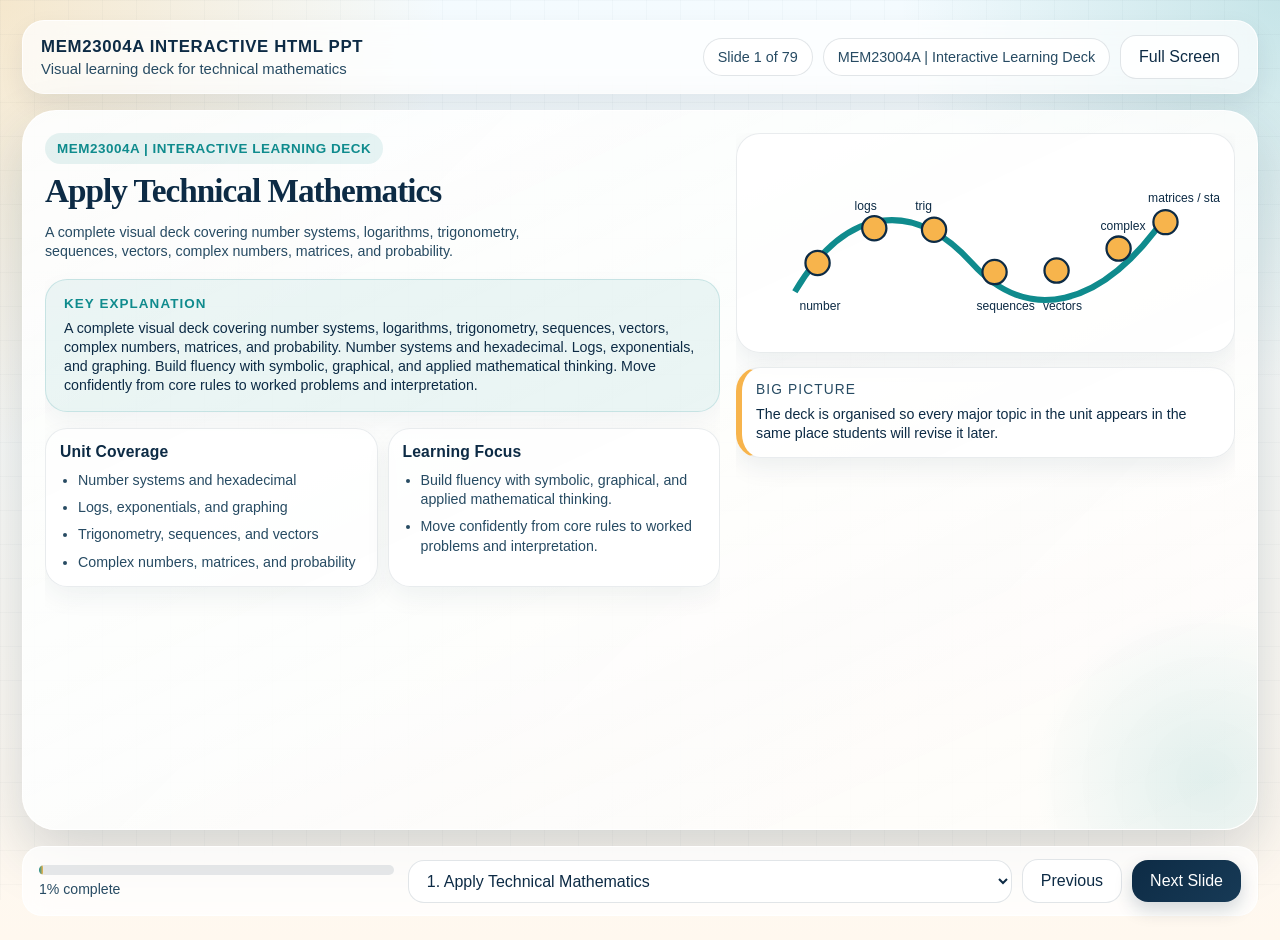
==== commit ee1fe338: "Expand MEM23004 deck for self-guided teaching" ====
--- a/subjects/mem23004/index.html
+++ b/subjects/mem23004/index.html
@@ -174,6 +174,30 @@
       max-width: 60ch;
     }
 
+    .explain-card {
+      margin-top: 18px;
+      background: rgba(15, 139, 141, 0.08);
+      border: 1px solid rgba(15, 139, 141, 0.16);
+      border-radius: 22px;
+      padding: 16px 18px;
+      box-shadow: 0 10px 24px rgba(13, 43, 69, 0.05);
+    }
+
+    .explain-label {
+      font-size: 0.84rem;
+      text-transform: uppercase;
+      letter-spacing: 0.08em;
+      color: var(--teal);
+      font-weight: 800;
+      margin-bottom: 8px;
+    }
+
+    .explain-copy {
+      font-size: 0.99rem;
+      line-height: 1.55;
+      color: var(--ink);
+    }
+
     .sections {
       margin-top: 22px;
       display: grid;
@@ -275,6 +299,7 @@
     }
 
     .slide.compact .subtitle,
+    .slide.compact .explain-copy,
     .slide.compact .figure-body,
     .slide.compact .section-card ul {
       font-size: 0.94rem;
@@ -311,6 +336,7 @@
     }
 
     .slide.dense .subtitle,
+    .slide.dense .explain-copy,
     .slide.dense .figure-body,
     .slide.dense .section-card ul {
       font-size: 0.89rem;
@@ -521,7 +547,7 @@
   </div>
 
   <script>
-    const slides = [{"kicker": "MEM23004A | Interactive Learning Deck", "title": "Apply Technical Mathematics", "subtitle": "A complete visual deck covering number systems, logarithms, trigonometry, sequences, vectors, complex numbers, matrices, and probability.", "sections": [{"heading": "Unit Coverage", "items": ["Number systems and hexadecimal", "Logs, exponentials, and graphing", "Trigonometry, sequences, and vectors", "Complex numbers, matrices, and probability"], "kind": "list"}, {"heading": "Learning Focus", "items": ["Build fluency with symbolic, graphical, and applied mathematical thinking.", "Move confidently from core rules to worked problems and interpretation."], "kind": "list"}], "figureHtml": "\n    <div class=\"visual-stack\">\n      <div class=\"media-card\">\n        \n    <svg viewBox=\"0 0 620 250\" class=\"svg-figure\" aria-label=\"Unit roadmap\">\n      <path d=\"M58 190 C130 70, 220 72, 292 152 S462 216, 550 88\" fill=\"none\" stroke=\"#0f8b8d\" stroke-width=\"8\"/>\n      <g fill=\"#f7b44c\" stroke=\"#0d2b45\" stroke-width=\"3\">\n        <circle cx=\"88\" cy=\"152\" r=\"16\"/><circle cx=\"163\" cy=\"106\" r=\"16\"/><circle cx=\"242\" cy=\"108\" r=\"16\"/>\n        <circle cx=\"322\" cy=\"164\" r=\"16\"/><circle cx=\"404\" cy=\"162\" r=\"16\"/><circle cx=\"486\" cy=\"133\" r=\"16\"/><circle cx=\"548\" cy=\"98\" r=\"16\"/>\n      </g>\n      <text x=\"64\" y=\"214\" fill=\"#0d2b45\" font-size=\"16\">number</text>\n      <text x=\"137\" y=\"82\" fill=\"#0d2b45\" font-size=\"16\">logs</text>\n      <text x=\"217\" y=\"82\" fill=\"#0d2b45\" font-size=\"16\">trig</text>\n      <text x=\"298\" y=\"214\" fill=\"#0d2b45\" font-size=\"16\">sequences</text>\n      <text x=\"386\" y=\"214\" fill=\"#0d2b45\" font-size=\"16\">vectors</text>\n      <text x=\"462\" y=\"109\" fill=\"#0d2b45\" font-size=\"16\">complex</text>\n      <text x=\"525\" y=\"72\" fill=\"#0d2b45\" font-size=\"16\">matrices / stats</text>\n    </svg>\n    \n      </div>\n      \n    <div class=\"figure-card accent-gold\">\n      <div class=\"figure-title\">Big Picture</div>\n      <div class=\"figure-body\">The deck is organised so every major topic in the unit appears in the same place students will revise it later.</div>\n    </div>\n    \n    </div>\n    "}, {"kicker": "Unit Scope", "title": "What Technical Mathematics Covers", "subtitle": "Technical mathematics combines mathematical analysis, graphical methods, and software techniques to solve engineering-style problems.", "sections": [{"heading": "Required Skill Areas", "items": ["Manipulate decimal, binary, and hexadecimal values.", "Graph and analyse exponential, logarithmic, and trigonometric functions.", "Use sequences, vectors, complex numbers, determinants, matrices, and probability."], "kind": "list"}, {"heading": "Workplace Lens", "items": ["Mathematics here is not only about computation.", "Strong solutions also validate, graph, interpret, and communicate results clearly."], "kind": "list"}], "figureHtml": "\n    <div class=\"visual-stack\">\n      <div class=\"media-card\">\n        \n    <svg viewBox=\"0 0 620 250\" class=\"svg-figure\" aria-label=\"Unit roadmap\">\n      <path d=\"M58 190 C130 70, 220 72, 292 152 S462 216, 550 88\" fill=\"none\" stroke=\"#0f8b8d\" stroke-width=\"8\"/>\n      <g fill=\"#f7b44c\" stroke=\"#0d2b45\" stroke-width=\"3\">\n        <circle cx=\"88\" cy=\"152\" r=\"16\"/><circle cx=\"163\" cy=\"106\" r=\"16\"/><circle cx=\"242\" cy=\"108\" r=\"16\"/>\n        <circle cx=\"322\" cy=\"164\" r=\"16\"/><circle cx=\"404\" cy=\"162\" r=\"16\"/><circle cx=\"486\" cy=\"133\" r=\"16\"/><circle cx=\"548\" cy=\"98\" r=\"16\"/>\n      </g>\n      <text x=\"64\" y=\"214\" fill=\"#0d2b45\" font-size=\"16\">number</text>\n      <text x=\"137\" y=\"82\" fill=\"#0d2b45\" font-size=\"16\">logs</text>\n      <text x=\"217\" y=\"82\" fill=\"#0d2b45\" font-size=\"16\">trig</text>\n      <text x=\"298\" y=\"214\" fill=\"#0d2b45\" font-size=\"16\">sequences</text>\n      <text x=\"386\" y=\"214\" fill=\"#0d2b45\" font-size=\"16\">vectors</text>\n      <text x=\"462\" y=\"109\" fill=\"#0d2b45\" font-size=\"16\">complex</text>\n      <text x=\"525\" y=\"72\" fill=\"#0d2b45\" font-size=\"16\">matrices / stats</text>\n    </svg>\n    \n      </div>\n      \n    <div class=\"figure-card accent-coral\">\n      <div class=\"figure-title\">Core Idea</div>\n      <div class=\"figure-body\">Software use and graphical validation are part of mathematical competence, not optional extras.</div>\n    </div>\n    \n    </div>\n    "}, {"kicker": "Software Skills", "title": "Digital Graphing And Mathematical Software", "subtitle": "Graphing in Excel or Desmos works best with a repeatable digital workflow alongside manual mathematics.", "sections": [{"heading": "Where Software Appears", "items": ["Explore a logarithmic graph and a logarithmic axis view.", "Use Desmos for trig graphs."], "kind": "list"}, {"heading": "Why It Matters", "items": ["Label axes, choose sensible scales, and interpret what the graph means.", "A screenshot without explanation is not enough."], "kind": "list"}], "figureHtml": "\n    <div class=\"visual-stack\">\n      <div class=\"media-card\">\n        \n    <svg viewBox=\"0 0 620 240\" class=\"svg-figure\" aria-label=\"Software workflow\">\n      <rect x=\"65\" y=\"90\" width=\"115\" height=\"68\" rx=\"18\" fill=\"#e9f5fb\" stroke=\"#0f8b8d\" stroke-width=\"4\"/>\n      <rect x=\"253\" y=\"90\" width=\"115\" height=\"68\" rx=\"18\" fill=\"#fff4df\" stroke=\"#f7b44c\" stroke-width=\"4\"/>\n      <rect x=\"440\" y=\"90\" width=\"115\" height=\"68\" rx=\"18\" fill=\"#eef7f3\" stroke=\"#0f8b8d\" stroke-width=\"4\"/>\n      <path d=\"M180 124 H253 M368 124 H440\" stroke=\"#ef6f51\" stroke-width=\"5\" marker-end=\"url(#wfA)\"/>\n      <text x=\"95\" y=\"131\" fill=\"#0d2b45\" font-size=\"20\" font-weight=\"700\">Excel</text>\n      <text x=\"281\" y=\"131\" fill=\"#0d2b45\" font-size=\"20\" font-weight=\"700\">Desmos</text>\n      <text x=\"458\" y=\"131\" fill=\"#0d2b45\" font-size=\"20\" font-weight=\"700\">Check</text>\n      <defs>\n        <marker id=\"wfA\" markerWidth=\"12\" markerHeight=\"12\" refX=\"10\" refY=\"6\" orient=\"auto\">\n          <path d=\"M0 0 L12 6 L0 12 z\" fill=\"#ef6f51\"/>\n        </marker>\n      </defs>\n    </svg>\n    \n      </div>\n      \n    <div class=\"figure-card accent-teal\">\n      <div class=\"figure-title\">Digital Skill</div>\n      <div class=\"figure-body\">Always pair software output with a quick manual check so students do not trust graphs blindly.</div>\n    </div>\n    \n    </div>\n    "}, {"kicker": "Starter Pack", "title": "High-Value Formulas To Keep Visible", "subtitle": "These are the formulas and relationships students revisit across the whole unit.", "sections": [{"heading": "Number / Algebra", "items": ["binary place values: powers of 2", "hex place values: powers of 16", "a_n = a_1 + (n - 1)d", "sum 1 to n = n(n + 1)/2"], "kind": "formula"}, {"heading": "Functions / Data", "items": ["y = a^x and x = log_a(y)", "period of y = A sin(Bx) is 360/B in degrees", "|z| = \u221a(a\u00b2 + b\u00b2)", "determinant 2x2 = ad - bc"], "kind": "formula"}], "figureHtml": "\n    <div class=\"visual-stack\">\n      <div class=\"media-card\">\n        \n    <svg viewBox=\"0 0 620 240\" class=\"svg-figure\" aria-label=\"Learning checklist\">\n      <rect x=\"122\" y=\"36\" width=\"376\" height=\"170\" rx=\"24\" fill=\"#ffffff\" stroke=\"#d6e4ee\" stroke-width=\"4\"/>\n      <line x1=\"168\" y1=\"88\" x2=\"446\" y2=\"88\" stroke=\"#d6e4ee\" stroke-width=\"3\"/>\n      <line x1=\"168\" y1=\"128\" x2=\"446\" y2=\"128\" stroke=\"#d6e4ee\" stroke-width=\"3\"/>\n      <line x1=\"168\" y1=\"168\" x2=\"446\" y2=\"168\" stroke=\"#d6e4ee\" stroke-width=\"3\"/>\n      <circle cx=\"146\" cy=\"68\" r=\"9\" fill=\"#0f8b8d\"/><circle cx=\"146\" cy=\"108\" r=\"9\" fill=\"#0f8b8d\"/><circle cx=\"146\" cy=\"148\" r=\"9\" fill=\"#0f8b8d\"/><circle cx=\"146\" cy=\"188\" r=\"9\" fill=\"#0f8b8d\"/>\n      <text x=\"188\" y=\"74\" fill=\"#0d2b45\" font-size=\"18\">pick the right method</text>\n      <text x=\"188\" y=\"114\" fill=\"#0d2b45\" font-size=\"18\">show working clearly</text>\n      <text x=\"188\" y=\"154\" fill=\"#0d2b45\" font-size=\"18\">check graph / unit / sign</text>\n      <text x=\"188\" y=\"194\" fill=\"#0d2b45\" font-size=\"18\">finish with interpretation</text>\n    </svg>\n    \n      </div>\n      \n    <div class=\"figure-card accent-gold\">\n      <div class=\"figure-title\">Remember</div>\n      <div class=\"figure-body\">Short repetition helps far more than one long formula dump.</div>\n    </div>\n    \n    </div>\n    "}, {"kicker": "Module 1", "title": "Number Systems And Base Conversion", "subtitle": "The unit starts with decimal, binary, and hexadecimal because technicians must be able to move between number systems accurately.", "sections": [{"heading": "What To Learn", "items": ["bases, conversions, binary operations, and hexadecimal conversion."], "kind": "list"}, {"heading": "Learning Goal", "items": ["Explain what a base means, convert between systems, and show place-value logic line by line."], "kind": "list"}], "figureHtml": "\n    <div class=\"visual-stack\">\n      <div class=\"media-card\">\n        \n    <svg viewBox=\"0 0 620 250\" class=\"svg-figure\" aria-label=\"Binary place value\">\n      <rect x=\"65\" y=\"92\" width=\"86\" height=\"86\" rx=\"18\" fill=\"#e9f5fb\" stroke=\"#0f8b8d\" stroke-width=\"4\"/>\n      <rect x=\"170\" y=\"92\" width=\"86\" height=\"86\" rx=\"18\" fill=\"#fff4df\" stroke=\"#f7b44c\" stroke-width=\"4\"/>\n      <rect x=\"275\" y=\"92\" width=\"86\" height=\"86\" rx=\"18\" fill=\"#eef7f3\" stroke=\"#0f8b8d\" stroke-width=\"4\"/>\n      <rect x=\"380\" y=\"92\" width=\"86\" height=\"86\" rx=\"18\" fill=\"#fdf0ea\" stroke=\"#ef6f51\" stroke-width=\"4\"/>\n      <rect x=\"485\" y=\"92\" width=\"86\" height=\"86\" rx=\"18\" fill=\"#e9f5fb\" stroke=\"#0f8b8d\" stroke-width=\"4\"/>\n      <text x=\"87\" y=\"80\" fill=\"#0d2b45\" font-size=\"18\" font-weight=\"700\">16</text>\n      <text x=\"195\" y=\"80\" fill=\"#0d2b45\" font-size=\"18\" font-weight=\"700\">8</text>\n      <text x=\"302\" y=\"80\" fill=\"#0d2b45\" font-size=\"18\" font-weight=\"700\">4</text>\n      <text x=\"408\" y=\"80\" fill=\"#0d2b45\" font-size=\"18\" font-weight=\"700\">2</text>\n      <text x=\"515\" y=\"80\" fill=\"#0d2b45\" font-size=\"18\" font-weight=\"700\">1</text>\n      <text x=\"99\" y=\"146\" fill=\"#0d2b45\" font-size=\"36\" font-weight=\"700\">1</text>\n      <text x=\"204\" y=\"146\" fill=\"#0d2b45\" font-size=\"36\" font-weight=\"700\">0</text>\n      <text x=\"309\" y=\"146\" fill=\"#0d2b45\" font-size=\"36\" font-weight=\"700\">0</text>\n      <text x=\"414\" y=\"146\" fill=\"#0d2b45\" font-size=\"36\" font-weight=\"700\">1</text>\n      <text x=\"519\" y=\"146\" fill=\"#0d2b45\" font-size=\"36\" font-weight=\"700\">1</text>\n      <text x=\"205\" y=\"215\" fill=\"#0d2b45\" font-size=\"22\" font-weight=\"700\">10011\u2082 = 19\u2081\u2080</text>\n    </svg>\n    \n      </div>\n      \n    <div class=\"figure-card accent-teal\">\n      <div class=\"figure-title\">Visual Meaning</div>\n      <div class=\"figure-body\">Do not treat binary task as guessing. Every answer should show place values or repeated division clearly.</div>\n    </div>\n    \n    </div>\n    "}, {"kicker": "Number Systems", "title": "What A Base Means In Decimal, Binary, And Hexadecimal", "subtitle": "A base tells us how many symbols are available before the place value shifts to the next column.", "sections": [{"heading": "Core Idea", "items": ["Decimal is base 10, so each place is a power of 10.", "Binary is base 2, so each place is a power of 2.", "Hexadecimal is base 16, using digits 0-9 and letters A-F."], "kind": "list"}, {"heading": "Core Idea", "items": ["Use the same place-value thinking in hexadecimal."], "kind": "list"}], "figureHtml": "\n    <div class=\"visual-stack\">\n      <div class=\"media-card\">\n        \n    <svg viewBox=\"0 0 620 250\" class=\"svg-figure\" aria-label=\"Binary place value\">\n      <rect x=\"65\" y=\"92\" width=\"86\" height=\"86\" rx=\"18\" fill=\"#e9f5fb\" stroke=\"#0f8b8d\" stroke-width=\"4\"/>\n      <rect x=\"170\" y=\"92\" width=\"86\" height=\"86\" rx=\"18\" fill=\"#fff4df\" stroke=\"#f7b44c\" stroke-width=\"4\"/>\n      <rect x=\"275\" y=\"92\" width=\"86\" height=\"86\" rx=\"18\" fill=\"#eef7f3\" stroke=\"#0f8b8d\" stroke-width=\"4\"/>\n      <rect x=\"380\" y=\"92\" width=\"86\" height=\"86\" rx=\"18\" fill=\"#fdf0ea\" stroke=\"#ef6f51\" stroke-width=\"4\"/>\n      <rect x=\"485\" y=\"92\" width=\"86\" height=\"86\" rx=\"18\" fill=\"#e9f5fb\" stroke=\"#0f8b8d\" stroke-width=\"4\"/>\n      <text x=\"87\" y=\"80\" fill=\"#0d2b45\" font-size=\"18\" font-weight=\"700\">16</text>\n      <text x=\"195\" y=\"80\" fill=\"#0d2b45\" font-size=\"18\" font-weight=\"700\">8</text>\n      <text x=\"302\" y=\"80\" fill=\"#0d2b45\" font-size=\"18\" font-weight=\"700\">4</text>\n      <text x=\"408\" y=\"80\" fill=\"#0d2b45\" font-size=\"18\" font-weight=\"700\">2</text>\n      <text x=\"515\" y=\"80\" fill=\"#0d2b45\" font-size=\"18\" font-weight=\"700\">1</text>\n      <text x=\"99\" y=\"146\" fill=\"#0d2b45\" font-size=\"36\" font-weight=\"700\">1</text>\n      <text x=\"204\" y=\"146\" fill=\"#0d2b45\" font-size=\"36\" font-weight=\"700\">0</text>\n      <text x=\"309\" y=\"146\" fill=\"#0d2b45\" font-size=\"36\" font-weight=\"700\">0</text>\n      <text x=\"414\" y=\"146\" fill=\"#0d2b45\" font-size=\"36\" font-weight=\"700\">1</text>\n      <text x=\"519\" y=\"146\" fill=\"#0d2b45\" font-size=\"36\" font-weight=\"700\">1</text>\n      <text x=\"205\" y=\"215\" fill=\"#0d2b45\" font-size=\"22\" font-weight=\"700\">10011\u2082 = 19\u2081\u2080</text>\n    </svg>\n    \n      </div>\n      \n    <div class=\"figure-card accent-gold\">\n      <div class=\"figure-title\">Student Cue</div>\n      <div class=\"figure-body\">Base 10 counts by tens, base 2 counts by powers of two, and base 16 counts by powers of sixteen.</div>\n    </div>\n    \n    </div>\n    "}, {"kicker": "Number Systems", "title": "Binary Place Value Explains Immediately", "subtitle": "To convert a binary number to decimal, assign powers of two from right to left and add only the active columns.", "sections": [{"heading": "Worked Example", "items": ["For 10011\u2082, the place values are 16, 8, 4, 2, 1.", "Only the 1-columns count: 16 + 2 + 1 = 19.", "So 10011\u2082 = 19\u2081\u2080."], "kind": "list"}, {"heading": "Why Students Slip", "items": ["They sometimes count digits instead of place values.", "They also forget that the rightmost digit is the 1s column, not the 2s column."], "kind": "list"}], "figureHtml": "\n    <div class=\"visual-stack\">\n      <div class=\"media-card\">\n        \n    <svg viewBox=\"0 0 620 250\" class=\"svg-figure\" aria-label=\"Binary place value\">\n      <rect x=\"65\" y=\"92\" width=\"86\" height=\"86\" rx=\"18\" fill=\"#e9f5fb\" stroke=\"#0f8b8d\" stroke-width=\"4\"/>\n      <rect x=\"170\" y=\"92\" width=\"86\" height=\"86\" rx=\"18\" fill=\"#fff4df\" stroke=\"#f7b44c\" stroke-width=\"4\"/>\n      <rect x=\"275\" y=\"92\" width=\"86\" height=\"86\" rx=\"18\" fill=\"#eef7f3\" stroke=\"#0f8b8d\" stroke-width=\"4\"/>\n      <rect x=\"380\" y=\"92\" width=\"86\" height=\"86\" rx=\"18\" fill=\"#fdf0ea\" stroke=\"#ef6f51\" stroke-width=\"4\"/>\n      <rect x=\"485\" y=\"92\" width=\"86\" height=\"86\" rx=\"18\" fill=\"#e9f5fb\" stroke=\"#0f8b8d\" stroke-width=\"4\"/>\n      <text x=\"87\" y=\"80\" fill=\"#0d2b45\" font-size=\"18\" font-weight=\"700\">16</text>\n      <text x=\"195\" y=\"80\" fill=\"#0d2b45\" font-size=\"18\" font-weight=\"700\">8</text>\n      <text x=\"302\" y=\"80\" fill=\"#0d2b45\" font-size=\"18\" font-weight=\"700\">4</text>\n      <text x=\"408\" y=\"80\" fill=\"#0d2b45\" font-size=\"18\" font-weight=\"700\">2</text>\n      <text x=\"515\" y=\"80\" fill=\"#0d2b45\" font-size=\"18\" font-weight=\"700\">1</text>\n      <text x=\"99\" y=\"146\" fill=\"#0d2b45\" font-size=\"36\" font-weight=\"700\">1</text>\n      <text x=\"204\" y=\"146\" fill=\"#0d2b45\" font-size=\"36\" font-weight=\"700\">0</text>\n      <text x=\"309\" y=\"146\" fill=\"#0d2b45\" font-size=\"36\" font-weight=\"700\">0</text>\n      <text x=\"414\" y=\"146\" fill=\"#0d2b45\" font-size=\"36\" font-weight=\"700\">1</text>\n      <text x=\"519\" y=\"146\" fill=\"#0d2b45\" font-size=\"36\" font-weight=\"700\">1</text>\n      <text x=\"205\" y=\"215\" fill=\"#0d2b45\" font-size=\"22\" font-weight=\"700\">10011\u2082 = 19\u2081\u2080</text>\n    </svg>\n    \n      </div>\n      \n    <div class=\"figure-card accent-teal\">\n      <div class=\"figure-title\">Method</div>\n      <div class=\"figure-body\">Write the place values above the digits before adding. That single habit prevents most conversion mistakes.</div>\n    </div>\n    \n    </div>\n    "}, {"kicker": "Number Systems", "title": "Decimal To Binary: Repeated Division By 2", "subtitle": "To convert from decimal to binary, divide repeatedly by 2, record each remainder, and read the remainders from bottom to top.", "sections": [{"heading": "Method", "items": ["19 \u00f7 2 = 9 remainder 1", "9 \u00f7 2 = 4 remainder 1", "4 \u00f7 2 = 2 remainder 0", "2 \u00f7 2 = 1 remainder 0", "1 \u00f7 2 = 0 remainder 1"], "kind": "formula"}, {"heading": "Result", "items": ["Reading upward gives 10011\u2082."], "kind": "list"}], "figureHtml": "\n    <div class=\"visual-stack\">\n      <div class=\"media-card\">\n        \n    <svg viewBox=\"0 0 620 250\" class=\"svg-figure\" aria-label=\"Binary place value\">\n      <rect x=\"65\" y=\"92\" width=\"86\" height=\"86\" rx=\"18\" fill=\"#e9f5fb\" stroke=\"#0f8b8d\" stroke-width=\"4\"/>\n      <rect x=\"170\" y=\"92\" width=\"86\" height=\"86\" rx=\"18\" fill=\"#fff4df\" stroke=\"#f7b44c\" stroke-width=\"4\"/>\n      <rect x=\"275\" y=\"92\" width=\"86\" height=\"86\" rx=\"18\" fill=\"#eef7f3\" stroke=\"#0f8b8d\" stroke-width=\"4\"/>\n      <rect x=\"380\" y=\"92\" width=\"86\" height=\"86\" rx=\"18\" fill=\"#fdf0ea\" stroke=\"#ef6f51\" stroke-width=\"4\"/>\n      <rect x=\"485\" y=\"92\" width=\"86\" height=\"86\" rx=\"18\" fill=\"#e9f5fb\" stroke=\"#0f8b8d\" stroke-width=\"4\"/>\n      <text x=\"87\" y=\"80\" fill=\"#0d2b45\" font-size=\"18\" font-weight=\"700\">16</text>\n      <text x=\"195\" y=\"80\" fill=\"#0d2b45\" font-size=\"18\" font-weight=\"700\">8</text>\n      <text x=\"302\" y=\"80\" fill=\"#0d2b45\" font-size=\"18\" font-weight=\"700\">4</text>\n      <text x=\"408\" y=\"80\" fill=\"#0d2b45\" font-size=\"18\" font-weight=\"700\">2</text>\n      <text x=\"515\" y=\"80\" fill=\"#0d2b45\" font-size=\"18\" font-weight=\"700\">1</text>\n      <text x=\"99\" y=\"146\" fill=\"#0d2b45\" font-size=\"36\" font-weight=\"700\">1</text>\n      <text x=\"204\" y=\"146\" fill=\"#0d2b45\" font-size=\"36\" font-weight=\"700\">0</text>\n      <text x=\"309\" y=\"146\" fill=\"#0d2b45\" font-size=\"36\" font-weight=\"700\">0</text>\n      <text x=\"414\" y=\"146\" fill=\"#0d2b45\" font-size=\"36\" font-weight=\"700\">1</text>\n      <text x=\"519\" y=\"146\" fill=\"#0d2b45\" font-size=\"36\" font-weight=\"700\">1</text>\n      <text x=\"205\" y=\"215\" fill=\"#0d2b45\" font-size=\"22\" font-weight=\"700\">10011\u2082 = 19\u2081\u2080</text>\n    </svg>\n    \n      </div>\n      \n    <div class=\"figure-card accent-coral\">\n      <div class=\"figure-title\">Pattern</div>\n      <div class=\"figure-body\">Remainders are read from the last division back up to the first. A common mistake is to lose marks by reading downward.</div>\n    </div>\n    \n    </div>\n    "}, {"kicker": "Binary Operations", "title": "Binary Addition Uses Carry Logic Just Like Decimal", "subtitle": "Binary addition is simpler than decimal because each column only has four possible combinations: 0+0, 0+1, 1+0, and 1+1.", "sections": [{"heading": "Key Rules", "items": ["0 + 0 = 0", "0 + 1 = 1", "1 + 0 = 1", "1 + 1 = 10\u2082, so write 0 and carry 1"], "kind": "formula"}, {"heading": "What To Learn", "items": ["add binary numbers and verify with decimal addition."], "kind": "list"}], "figureHtml": "\n    <div class=\"visual-stack\">\n      <div class=\"media-card\">\n        \n    <svg viewBox=\"0 0 620 250\" class=\"svg-figure\" aria-label=\"Binary place value\">\n      <rect x=\"65\" y=\"92\" width=\"86\" height=\"86\" rx=\"18\" fill=\"#e9f5fb\" stroke=\"#0f8b8d\" stroke-width=\"4\"/>\n      <rect x=\"170\" y=\"92\" width=\"86\" height=\"86\" rx=\"18\" fill=\"#fff4df\" stroke=\"#f7b44c\" stroke-width=\"4\"/>\n      <rect x=\"275\" y=\"92\" width=\"86\" height=\"86\" rx=\"18\" fill=\"#eef7f3\" stroke=\"#0f8b8d\" stroke-width=\"4\"/>\n      <rect x=\"380\" y=\"92\" width=\"86\" height=\"86\" rx=\"18\" fill=\"#fdf0ea\" stroke=\"#ef6f51\" stroke-width=\"4\"/>\n      <rect x=\"485\" y=\"92\" width=\"86\" height=\"86\" rx=\"18\" fill=\"#e9f5fb\" stroke=\"#0f8b8d\" stroke-width=\"4\"/>\n      <text x=\"87\" y=\"80\" fill=\"#0d2b45\" font-size=\"18\" font-weight=\"700\">16</text>\n      <text x=\"195\" y=\"80\" fill=\"#0d2b45\" font-size=\"18\" font-weight=\"700\">8</text>\n      <text x=\"302\" y=\"80\" fill=\"#0d2b45\" font-size=\"18\" font-weight=\"700\">4</text>\n      <text x=\"408\" y=\"80\" fill=\"#0d2b45\" font-size=\"18\" font-weight=\"700\">2</text>\n      <text x=\"515\" y=\"80\" fill=\"#0d2b45\" font-size=\"18\" font-weight=\"700\">1</text>\n      <text x=\"99\" y=\"146\" fill=\"#0d2b45\" font-size=\"36\" font-weight=\"700\">1</text>\n      <text x=\"204\" y=\"146\" fill=\"#0d2b45\" font-size=\"36\" font-weight=\"700\">0</text>\n      <text x=\"309\" y=\"146\" fill=\"#0d2b45\" font-size=\"36\" font-weight=\"700\">0</text>\n      <text x=\"414\" y=\"146\" fill=\"#0d2b45\" font-size=\"36\" font-weight=\"700\">1</text>\n      <text x=\"519\" y=\"146\" fill=\"#0d2b45\" font-size=\"36\" font-weight=\"700\">1</text>\n      <text x=\"205\" y=\"215\" fill=\"#0d2b45\" font-size=\"22\" font-weight=\"700\">10011\u2082 = 19\u2081\u2080</text>\n    </svg>\n    \n      </div>\n      \n    <div class=\"figure-card accent-gold\">\n      <div class=\"figure-title\">Teaching Move</div>\n      <div class=\"figure-body\">Show the binary sum first, then convert both numbers to decimal to confirm the result. That models the verification step in.</div>\n    </div>\n    \n    </div>\n    "}, {"kicker": "Binary Operations", "title": "Binary Subtraction Uses Borrowing Carefully", "subtitle": "Binary subtraction follows the same column logic as decimal subtraction, but the borrow changes a 0 column into 10\u2082.", "sections": [{"heading": "Working Idea", "items": ["If a column has 0 - 1, borrow 1 from the next column.", "That borrowed 1 is worth 10\u2082 in the current column.", "Then continue across the remaining digits carefully."], "kind": "list"}, {"heading": "What To Learn", "items": ["both test column subtraction with borrowing."], "kind": "list"}], "figureHtml": "\n    <div class=\"visual-stack\">\n      <div class=\"media-card\">\n        \n    <svg viewBox=\"0 0 620 250\" class=\"svg-figure\" aria-label=\"Binary place value\">\n      <rect x=\"65\" y=\"92\" width=\"86\" height=\"86\" rx=\"18\" fill=\"#e9f5fb\" stroke=\"#0f8b8d\" stroke-width=\"4\"/>\n      <rect x=\"170\" y=\"92\" width=\"86\" height=\"86\" rx=\"18\" fill=\"#fff4df\" stroke=\"#f7b44c\" stroke-width=\"4\"/>\n      <rect x=\"275\" y=\"92\" width=\"86\" height=\"86\" rx=\"18\" fill=\"#eef7f3\" stroke=\"#0f8b8d\" stroke-width=\"4\"/>\n      <rect x=\"380\" y=\"92\" width=\"86\" height=\"86\" rx=\"18\" fill=\"#fdf0ea\" stroke=\"#ef6f51\" stroke-width=\"4\"/>\n      <rect x=\"485\" y=\"92\" width=\"86\" height=\"86\" rx=\"18\" fill=\"#e9f5fb\" stroke=\"#0f8b8d\" stroke-width=\"4\"/>\n      <text x=\"87\" y=\"80\" fill=\"#0d2b45\" font-size=\"18\" font-weight=\"700\">16</text>\n      <text x=\"195\" y=\"80\" fill=\"#0d2b45\" font-size=\"18\" font-weight=\"700\">8</text>\n      <text x=\"302\" y=\"80\" fill=\"#0d2b45\" font-size=\"18\" font-weight=\"700\">4</text>\n      <text x=\"408\" y=\"80\" fill=\"#0d2b45\" font-size=\"18\" font-weight=\"700\">2</text>\n      <text x=\"515\" y=\"80\" fill=\"#0d2b45\" font-size=\"18\" font-weight=\"700\">1</text>\n      <text x=\"99\" y=\"146\" fill=\"#0d2b45\" font-size=\"36\" font-weight=\"700\">1</text>\n      <text x=\"204\" y=\"146\" fill=\"#0d2b45\" font-size=\"36\" font-weight=\"700\">0</text>\n      <text x=\"309\" y=\"146\" fill=\"#0d2b45\" font-size=\"36\" font-weight=\"700\">0</text>\n      <text x=\"414\" y=\"146\" fill=\"#0d2b45\" font-size=\"36\" font-weight=\"700\">1</text>\n      <text x=\"519\" y=\"146\" fill=\"#0d2b45\" font-size=\"36\" font-weight=\"700\">1</text>\n      <text x=\"205\" y=\"215\" fill=\"#0d2b45\" font-size=\"22\" font-weight=\"700\">10011\u2082 = 19\u2081\u2080</text>\n    </svg>\n    \n      </div>\n      \n    <div class=\"figure-card accent-coral\">\n      <div class=\"figure-title\">Common Error</div>\n      <div class=\"figure-body\">A common mistake is to borrow correctly once, then forget to reduce the next column. Encourage them to rewrite changed digits immediately.</div>\n    </div>\n    \n    </div>\n    "}, {"kicker": "Binary Operations", "title": "Binary Multiplication And Division Still Rely On Place Value", "subtitle": "Binary multiplication is repeated shifted addition, while binary division is repeated place-value reasoning about powers of two.", "sections": [{"heading": "Multiplication", "items": ["1 \u00d7 anything leaves the row unchanged.", "0 \u00d7 anything gives 0.", "Shift each partial product left one place for each new digit column."], "kind": "list"}, {"heading": "Division", "items": ["Find the largest binary place value that fits, subtract, and continue.", "expects long-division layout, not just a final answer."], "kind": "list"}], "figureHtml": "\n    <div class=\"visual-stack\">\n      <div class=\"media-card\">\n        \n    <svg viewBox=\"0 0 620 250\" class=\"svg-figure\" aria-label=\"Binary place value\">\n      <rect x=\"65\" y=\"92\" width=\"86\" height=\"86\" rx=\"18\" fill=\"#e9f5fb\" stroke=\"#0f8b8d\" stroke-width=\"4\"/>\n      <rect x=\"170\" y=\"92\" width=\"86\" height=\"86\" rx=\"18\" fill=\"#fff4df\" stroke=\"#f7b44c\" stroke-width=\"4\"/>\n      <rect x=\"275\" y=\"92\" width=\"86\" height=\"86\" rx=\"18\" fill=\"#eef7f3\" stroke=\"#0f8b8d\" stroke-width=\"4\"/>\n      <rect x=\"380\" y=\"92\" width=\"86\" height=\"86\" rx=\"18\" fill=\"#fdf0ea\" stroke=\"#ef6f51\" stroke-width=\"4\"/>\n      <rect x=\"485\" y=\"92\" width=\"86\" height=\"86\" rx=\"18\" fill=\"#e9f5fb\" stroke=\"#0f8b8d\" stroke-width=\"4\"/>\n      <text x=\"87\" y=\"80\" fill=\"#0d2b45\" font-size=\"18\" font-weight=\"700\">16</text>\n      <text x=\"195\" y=\"80\" fill=\"#0d2b45\" font-size=\"18\" font-weight=\"700\">8</text>\n      <text x=\"302\" y=\"80\" fill=\"#0d2b45\" font-size=\"18\" font-weight=\"700\">4</text>\n      <text x=\"408\" y=\"80\" fill=\"#0d2b45\" font-size=\"18\" font-weight=\"700\">2</text>\n      <text x=\"515\" y=\"80\" fill=\"#0d2b45\" font-size=\"18\" font-weight=\"700\">1</text>\n      <text x=\"99\" y=\"146\" fill=\"#0d2b45\" font-size=\"36\" font-weight=\"700\">1</text>\n      <text x=\"204\" y=\"146\" fill=\"#0d2b45\" font-size=\"36\" font-weight=\"700\">0</text>\n      <text x=\"309\" y=\"146\" fill=\"#0d2b45\" font-size=\"36\" font-weight=\"700\">0</text>\n      <text x=\"414\" y=\"146\" fill=\"#0d2b45\" font-size=\"36\" font-weight=\"700\">1</text>\n      <text x=\"519\" y=\"146\" fill=\"#0d2b45\" font-size=\"36\" font-weight=\"700\">1</text>\n      <text x=\"205\" y=\"215\" fill=\"#0d2b45\" font-size=\"22\" font-weight=\"700\">10011\u2082 = 19\u2081\u2080</text>\n    </svg>\n    \n      </div>\n      \n    <div class=\"figure-card accent-teal\">\n      <div class=\"figure-title\">How To Think</div>\n      <div class=\"figure-body\">For and, clear and complete work needs visible layout. Do not skip straight to a calculator-style answer.</div>\n    </div>\n    \n    </div>\n    "}, {"kicker": "Hexadecimal", "title": "Decimal To Hexadecimal Uses Powers Of 16", "subtitle": "Hexadecimal compresses large binary values and is common in technical systems because each hex digit matches four binary bits.", "sections": [{"heading": "Key Facts", "items": ["A = 10, B = 11, C = 12, D = 13, E = 14, F = 15.", "Convert decimal to hex by repeated division by 16 or by grouping binary digits in fours."], "kind": "list"}, {"heading": "What To Learn", "items": ["Focus on decimal 188 to hexadecimal.", "Focus on decimal 921 to hexadecimal."], "kind": "list"}], "figureHtml": "\n    <div class=\"visual-stack\">\n      <div class=\"media-card\">\n        \n    <svg viewBox=\"0 0 620 250\" class=\"svg-figure\" aria-label=\"Binary place value\">\n      <rect x=\"65\" y=\"92\" width=\"86\" height=\"86\" rx=\"18\" fill=\"#e9f5fb\" stroke=\"#0f8b8d\" stroke-width=\"4\"/>\n      <rect x=\"170\" y=\"92\" width=\"86\" height=\"86\" rx=\"18\" fill=\"#fff4df\" stroke=\"#f7b44c\" stroke-width=\"4\"/>\n      <rect x=\"275\" y=\"92\" width=\"86\" height=\"86\" rx=\"18\" fill=\"#eef7f3\" stroke=\"#0f8b8d\" stroke-width=\"4\"/>\n      <rect x=\"380\" y=\"92\" width=\"86\" height=\"86\" rx=\"18\" fill=\"#fdf0ea\" stroke=\"#ef6f51\" stroke-width=\"4\"/>\n      <rect x=\"485\" y=\"92\" width=\"86\" height=\"86\" rx=\"18\" fill=\"#e9f5fb\" stroke=\"#0f8b8d\" stroke-width=\"4\"/>\n      <text x=\"87\" y=\"80\" fill=\"#0d2b45\" font-size=\"18\" font-weight=\"700\">16</text>\n      <text x=\"195\" y=\"80\" fill=\"#0d2b45\" font-size=\"18\" font-weight=\"700\">8</text>\n      <text x=\"302\" y=\"80\" fill=\"#0d2b45\" font-size=\"18\" font-weight=\"700\">4</text>\n      <text x=\"408\" y=\"80\" fill=\"#0d2b45\" font-size=\"18\" font-weight=\"700\">2</text>\n      <text x=\"515\" y=\"80\" fill=\"#0d2b45\" font-size=\"18\" font-weight=\"700\">1</text>\n      <text x=\"99\" y=\"146\" fill=\"#0d2b45\" font-size=\"36\" font-weight=\"700\">1</text>\n      <text x=\"204\" y=\"146\" fill=\"#0d2b45\" font-size=\"36\" font-weight=\"700\">0</text>\n      <text x=\"309\" y=\"146\" fill=\"#0d2b45\" font-size=\"36\" font-weight=\"700\">0</text>\n      <text x=\"414\" y=\"146\" fill=\"#0d2b45\" font-size=\"36\" font-weight=\"700\">1</text>\n      <text x=\"519\" y=\"146\" fill=\"#0d2b45\" font-size=\"36\" font-weight=\"700\">1</text>\n      <text x=\"205\" y=\"215\" fill=\"#0d2b45\" font-size=\"22\" font-weight=\"700\">10011\u2082 = 19\u2081\u2080</text>\n    </svg>\n    \n      </div>\n      \n    <div class=\"figure-card accent-gold\">\n      <div class=\"figure-title\">Remember</div>\n      <div class=\"figure-body\">Make students write the remainder values in decimal first, then translate any remainder above 9 into the matching letter.</div>\n    </div>\n    \n    </div>\n    "}, {"kicker": "Module Check", "title": "Number Systems Checklist Before Moving On", "subtitle": "Students are ready for the next module when they can answer each of these task types without guessing.", "sections": [{"heading": "Key Skills", "items": ["State the bases of decimal, binary, and hexadecimal.", "Convert binary to decimal using place values.", "Convert decimal to binary using repeated division.", "Add, subtract, multiply, and divide binary numbers with clear working."], "kind": "list"}, {"heading": "Think About This", "items": ["Think about which method they trust more for checking: place value, decimal verification, or repeated division."], "kind": "list"}], "figureHtml": "\n    <div class=\"visual-stack\">\n      <div class=\"media-card\">\n        \n    <svg viewBox=\"0 0 620 240\" class=\"svg-figure\" aria-label=\"Learning checklist\">\n      <rect x=\"122\" y=\"36\" width=\"376\" height=\"170\" rx=\"24\" fill=\"#ffffff\" stroke=\"#d6e4ee\" stroke-width=\"4\"/>\n      <line x1=\"168\" y1=\"88\" x2=\"446\" y2=\"88\" stroke=\"#d6e4ee\" stroke-width=\"3\"/>\n      <line x1=\"168\" y1=\"128\" x2=\"446\" y2=\"128\" stroke=\"#d6e4ee\" stroke-width=\"3\"/>\n      <line x1=\"168\" y1=\"168\" x2=\"446\" y2=\"168\" stroke=\"#d6e4ee\" stroke-width=\"3\"/>\n      <circle cx=\"146\" cy=\"68\" r=\"9\" fill=\"#0f8b8d\"/><circle cx=\"146\" cy=\"108\" r=\"9\" fill=\"#0f8b8d\"/><circle cx=\"146\" cy=\"148\" r=\"9\" fill=\"#0f8b8d\"/><circle cx=\"146\" cy=\"188\" r=\"9\" fill=\"#0f8b8d\"/>\n      <text x=\"188\" y=\"74\" fill=\"#0d2b45\" font-size=\"18\">pick the right method</text>\n      <text x=\"188\" y=\"114\" fill=\"#0d2b45\" font-size=\"18\">show working clearly</text>\n      <text x=\"188\" y=\"154\" fill=\"#0d2b45\" font-size=\"18\">check graph / unit / sign</text>\n      <text x=\"188\" y=\"194\" fill=\"#0d2b45\" font-size=\"18\">finish with interpretation</text>\n    </svg>\n    \n      </div>\n      \n    <div class=\"figure-card accent-teal\">\n      <div class=\"figure-title\">Key Takeaway</div>\n      <div class=\"figure-body\">If students can explain the method out loud, they usually perform much better when the task numbers change.</div>\n    </div>\n    \n    </div>\n    "}, {"kicker": "Module 2", "title": "Exponential And Logarithmic Functions", "subtitle": "The next unit block moves from number systems into powers, logs, and graphing tasks that combine formulas with software.", "sections": [{"heading": "What To Learn", "items": ["base notation, exponential form, logarithm form, graphs, and an earthquake-energy application."], "kind": "list"}, {"heading": "Learning Goal", "items": ["Focus on connect exponent form, log form, graphs, and a practical calculation in one coherent story."], "kind": "list"}], "figureHtml": "\n    <div class=\"visual-stack\">\n      <div class=\"media-card\">\n        \n    <svg viewBox=\"0 0 620 260\" class=\"svg-figure\" aria-label=\"Exponential and logarithmic graphs\">\n      <line x1=\"90\" y1=\"220\" x2=\"560\" y2=\"220\" stroke=\"#0d2b45\" stroke-width=\"4\"/>\n      <line x1=\"120\" y1=\"40\" x2=\"120\" y2=\"235\" stroke=\"#0d2b45\" stroke-width=\"4\"/>\n      <path d=\"M120 210 C180 205, 240 195, 290 170 S410 95, 540 48\" fill=\"none\" stroke=\"#0f8b8d\" stroke-width=\"6\"/>\n      <path d=\"M145 210 C170 150, 210 116, 290 92 S455 68, 540 60\" fill=\"none\" stroke=\"#ef6f51\" stroke-width=\"6\"/>\n      <text x=\"430\" y=\"62\" fill=\"#0f8b8d\" font-size=\"18\" font-weight=\"700\">y = 2^x</text>\n      <text x=\"390\" y=\"110\" fill=\"#ef6f51\" font-size=\"18\" font-weight=\"700\">y = log\u2081\u2080x</text>\n      <text x=\"540\" y=\"245\" fill=\"#0d2b45\" font-size=\"16\">x</text>\n      <text x=\"100\" y=\"55\" fill=\"#0d2b45\" font-size=\"16\">y</text>\n    </svg>\n    \n      </div>\n      \n    <div class=\"figure-card accent-teal\">\n      <div class=\"figure-title\">Visual Meaning</div>\n      <div class=\"figure-body\">Make students say the relationship both ways: exponent form and logarithm form describe the same fact.</div>\n    </div>\n    \n    </div>\n    "}, {"kicker": "Logs And Exponents", "title": "In f(x) = b^x, The Base And Exponent Each Have A Role", "subtitle": "The base b is the repeated multiplier, and x tells us how many times that multiplier is applied.", "sections": [{"heading": "Interpretation", "items": ["If f(x) = 2^3, the base is 2 and the exponent is 3.", "The value means 2 \u00d7 2 \u00d7 2 = 8.", "This directly answers the idea behind and supports."], "kind": "list"}, {"heading": "Key Words", "items": ["Base = repeated factor.", "Exponent = how many times the factor is used."], "kind": "list"}], "figureHtml": "\n    <div class=\"visual-stack\">\n      <div class=\"media-card\">\n        \n    <svg viewBox=\"0 0 620 260\" class=\"svg-figure\" aria-label=\"Exponential and logarithmic graphs\">\n      <line x1=\"90\" y1=\"220\" x2=\"560\" y2=\"220\" stroke=\"#0d2b45\" stroke-width=\"4\"/>\n      <line x1=\"120\" y1=\"40\" x2=\"120\" y2=\"235\" stroke=\"#0d2b45\" stroke-width=\"4\"/>\n      <path d=\"M120 210 C180 205, 240 195, 290 170 S410 95, 540 48\" fill=\"none\" stroke=\"#0f8b8d\" stroke-width=\"6\"/>\n      <path d=\"M145 210 C170 150, 210 116, 290 92 S455 68, 540 60\" fill=\"none\" stroke=\"#ef6f51\" stroke-width=\"6\"/>\n      <text x=\"430\" y=\"62\" fill=\"#0f8b8d\" font-size=\"18\" font-weight=\"700\">y = 2^x</text>\n      <text x=\"390\" y=\"110\" fill=\"#ef6f51\" font-size=\"18\" font-weight=\"700\">y = log\u2081\u2080x</text>\n      <text x=\"540\" y=\"245\" fill=\"#0d2b45\" font-size=\"16\">x</text>\n      <text x=\"100\" y=\"55\" fill=\"#0d2b45\" font-size=\"16\">y</text>\n    </svg>\n    \n      </div>\n      \n    <div class=\"figure-card accent-gold\">\n      <div class=\"figure-title\">Student Language</div>\n      <div class=\"figure-body\">Students who can explain base and exponent in words usually cope much better with the later graph task.</div>\n    </div>\n    \n    </div>\n    "}, {"kicker": "Logs And Exponents", "title": "Graphing f(x) = 2^x Means Building A Table First", "subtitle": "Before students graph an exponential function, they should calculate a few anchor points and then sketch the growth pattern.", "sections": [{"heading": "Useful Table", "items": ["x = -2, -1, 0, 1, 2, 3", "2^x = 1/4, 1/2, 1, 2, 4, 8"], "kind": "formula"}, {"heading": "What The Graph Shows", "items": ["The curve passes through (0,1).", "It grows rapidly to the right and approaches 0 on the left without touching it."], "kind": "list"}], "figureHtml": "\n    <div class=\"visual-stack\">\n      <div class=\"media-card\">\n        \n    <svg viewBox=\"0 0 620 260\" class=\"svg-figure\" aria-label=\"Exponential and logarithmic graphs\">\n      <line x1=\"90\" y1=\"220\" x2=\"560\" y2=\"220\" stroke=\"#0d2b45\" stroke-width=\"4\"/>\n      <line x1=\"120\" y1=\"40\" x2=\"120\" y2=\"235\" stroke=\"#0d2b45\" stroke-width=\"4\"/>\n      <path d=\"M120 210 C180 205, 240 195, 290 170 S410 95, 540 48\" fill=\"none\" stroke=\"#0f8b8d\" stroke-width=\"6\"/>\n      <path d=\"M145 210 C170 150, 210 116, 290 92 S455 68, 540 60\" fill=\"none\" stroke=\"#ef6f51\" stroke-width=\"6\"/>\n      <text x=\"430\" y=\"62\" fill=\"#0f8b8d\" font-size=\"18\" font-weight=\"700\">y = 2^x</text>\n      <text x=\"390\" y=\"110\" fill=\"#ef6f51\" font-size=\"18\" font-weight=\"700\">y = log\u2081\u2080x</text>\n      <text x=\"540\" y=\"245\" fill=\"#0d2b45\" font-size=\"16\">x</text>\n      <text x=\"100\" y=\"55\" fill=\"#0d2b45\" font-size=\"16\">y</text>\n    </svg>\n    \n      </div>\n      \n    <div class=\"figure-card accent-teal\">\n      <div class=\"figure-title\">Strategy</div>\n      <div class=\"figure-body\">Focus on never try to sketch from memory alone. A 5- or 6-point table gives both accuracy and confidence.</div>\n    </div>\n    \n    </div>\n    "}, {"kicker": "Logs And Exponents", "title": "Exponential Form And Logarithm Form Say The Same Thing", "subtitle": "If a^b = c, then the equivalent logarithm statement is log_a(c) = b.", "sections": [{"heading": "Conversions", "items": ["8 = 2^3 becomes log\u2082(8) = 3.", "If y = 10^x, then x = log\u2081\u2080(y)."], "kind": "list"}, {"heading": "What To Learn", "items": ["write 8 in exponential form with base 2.", "write 8 = 2^3 in logarithm form."], "kind": "list"}], "figureHtml": "\n    <div class=\"visual-stack\">\n      <div class=\"media-card\">\n        \n    <svg viewBox=\"0 0 620 260\" class=\"svg-figure\" aria-label=\"Exponential and logarithmic graphs\">\n      <line x1=\"90\" y1=\"220\" x2=\"560\" y2=\"220\" stroke=\"#0d2b45\" stroke-width=\"4\"/>\n      <line x1=\"120\" y1=\"40\" x2=\"120\" y2=\"235\" stroke=\"#0d2b45\" stroke-width=\"4\"/>\n      <path d=\"M120 210 C180 205, 240 195, 290 170 S410 95, 540 48\" fill=\"none\" stroke=\"#0f8b8d\" stroke-width=\"6\"/>\n      <path d=\"M145 210 C170 150, 210 116, 290 92 S455 68, 540 60\" fill=\"none\" stroke=\"#ef6f51\" stroke-width=\"6\"/>\n      <text x=\"430\" y=\"62\" fill=\"#0f8b8d\" font-size=\"18\" font-weight=\"700\">y = 2^x</text>\n      <text x=\"390\" y=\"110\" fill=\"#ef6f51\" font-size=\"18\" font-weight=\"700\">y = log\u2081\u2080x</text>\n      <text x=\"540\" y=\"245\" fill=\"#0d2b45\" font-size=\"16\">x</text>\n      <text x=\"100\" y=\"55\" fill=\"#0d2b45\" font-size=\"16\">y</text>\n    </svg>\n    \n      </div>\n      \n    <div class=\"figure-card accent-coral\">\n      <div class=\"figure-title\">Remember</div>\n      <div class=\"figure-body\">Power form tells you the value. Log form Focus on the power needed to make the value.</div>\n    </div>\n    \n    </div>\n    "}, {"kicker": "Logs And Exponents", "title": "The Graph Of log\u2081\u2080(x) Is Only Defined For Positive x", "subtitle": "A logarithm graph rises slowly, crosses the x-axis at x = 1, and does not exist for x values less than or equal to zero.", "sections": [{"heading": "Anchor Points", "items": ["log\u2081\u2080(0.1) = -1", "log\u2081\u2080(1) = 0", "log\u2081\u2080(10) = 1", "log\u2081\u2080(100) = 2"], "kind": "formula"}, {"heading": "What To Learn", "items": ["plot the graph on ordinary axes and think about it on a log axis as well."], "kind": "list"}], "figureHtml": "\n    <div class=\"visual-stack\">\n      <div class=\"media-card\">\n        \n    <svg viewBox=\"0 0 620 260\" class=\"svg-figure\" aria-label=\"Exponential and logarithmic graphs\">\n      <line x1=\"90\" y1=\"220\" x2=\"560\" y2=\"220\" stroke=\"#0d2b45\" stroke-width=\"4\"/>\n      <line x1=\"120\" y1=\"40\" x2=\"120\" y2=\"235\" stroke=\"#0d2b45\" stroke-width=\"4\"/>\n      <path d=\"M120 210 C180 205, 240 195, 290 170 S410 95, 540 48\" fill=\"none\" stroke=\"#0f8b8d\" stroke-width=\"6\"/>\n      <path d=\"M145 210 C170 150, 210 116, 290 92 S455 68, 540 60\" fill=\"none\" stroke=\"#ef6f51\" stroke-width=\"6\"/>\n      <text x=\"430\" y=\"62\" fill=\"#0f8b8d\" font-size=\"18\" font-weight=\"700\">y = 2^x</text>\n      <text x=\"390\" y=\"110\" fill=\"#ef6f51\" font-size=\"18\" font-weight=\"700\">y = log\u2081\u2080x</text>\n      <text x=\"540\" y=\"245\" fill=\"#0d2b45\" font-size=\"16\">x</text>\n      <text x=\"100\" y=\"55\" fill=\"#0d2b45\" font-size=\"16\">y</text>\n    </svg>\n    \n      </div>\n      \n    <div class=\"figure-card accent-gold\">\n      <div class=\"figure-title\">Key Idea</div>\n      <div class=\"figure-body\">The x = 1 crossing is the easiest checkpoint. If the student's graph misses that point, something is wrong.</div>\n    </div>\n    \n    </div>\n    "}, {"kicker": "Worked Example", "title": "Earthquake Magnitude task: Read The Formula Before Calculating", "subtitle": "This is not just a substitution exercise. It also uses scientific notation, correct formula use, and graph interpretation.", "sections": [{"heading": "Method", "items": ["Identify E = 8 \u00d7 10^14 joules and the given reference value E\u2080.", "Substitute carefully into the magnitude formula.", "Use log rules or calculator function correctly, then interpret the result as earthquake magnitude."], "kind": "list"}, {"heading": "Graphing", "items": ["Create two columns in Excel: energy and magnitude.", "Use a scatter or line chart with labelled axes.", "Explain what increasing energy does to the magnitude."], "kind": "list"}], "figureHtml": "\n    <div class=\"visual-stack\">\n      <div class=\"media-card\">\n        \n    <svg viewBox=\"0 0 620 260\" class=\"svg-figure\" aria-label=\"Exponential and logarithmic graphs\">\n      <line x1=\"90\" y1=\"220\" x2=\"560\" y2=\"220\" stroke=\"#0d2b45\" stroke-width=\"4\"/>\n      <line x1=\"120\" y1=\"40\" x2=\"120\" y2=\"235\" stroke=\"#0d2b45\" stroke-width=\"4\"/>\n      <path d=\"M120 210 C180 205, 240 195, 290 170 S410 95, 540 48\" fill=\"none\" stroke=\"#0f8b8d\" stroke-width=\"6\"/>\n      <path d=\"M145 210 C170 150, 210 116, 290 92 S455 68, 540 60\" fill=\"none\" stroke=\"#ef6f51\" stroke-width=\"6\"/>\n      <text x=\"430\" y=\"62\" fill=\"#0f8b8d\" font-size=\"18\" font-weight=\"700\">y = 2^x</text>\n      <text x=\"390\" y=\"110\" fill=\"#ef6f51\" font-size=\"18\" font-weight=\"700\">y = log\u2081\u2080x</text>\n      <text x=\"540\" y=\"245\" fill=\"#0d2b45\" font-size=\"16\">x</text>\n      <text x=\"100\" y=\"55\" fill=\"#0d2b45\" font-size=\"16\">y</text>\n    </svg>\n    \n      </div>\n      \n    <div class=\"figure-card accent-teal\">\n      <div class=\"figure-title\">Method Pattern</div>\n      <div class=\"figure-body\">separate the algebra step from the spreadsheet step so both are visible in the answer.</div>\n    </div>\n    \n    </div>\n    "}, {"kicker": "Software Skill", "title": "Excel Workflow For Exponential And Log Graphs", "subtitle": "A strong Excel answer is clean, labelled, and clearly linked to the function being studied.", "sections": [{"heading": "Suggested Workflow", "items": ["Build an x-column with sensible step values.", "Use formulas for y-values rather than typing them manually.", "Insert a scatter plot or smooth line chart.", "Label both axes and the chart title."], "kind": "list"}, {"heading": "What s Should Watch", "items": ["A common mistake is to choose too few x-values.", "Some students paste a chart without explaining what the curve shows."], "kind": "list"}], "figureHtml": "\n    <div class=\"visual-stack\">\n      <div class=\"media-card\">\n        \n    <svg viewBox=\"0 0 620 240\" class=\"svg-figure\" aria-label=\"Software workflow\">\n      <rect x=\"65\" y=\"90\" width=\"115\" height=\"68\" rx=\"18\" fill=\"#e9f5fb\" stroke=\"#0f8b8d\" stroke-width=\"4\"/>\n      <rect x=\"253\" y=\"90\" width=\"115\" height=\"68\" rx=\"18\" fill=\"#fff4df\" stroke=\"#f7b44c\" stroke-width=\"4\"/>\n      <rect x=\"440\" y=\"90\" width=\"115\" height=\"68\" rx=\"18\" fill=\"#eef7f3\" stroke=\"#0f8b8d\" stroke-width=\"4\"/>\n      <path d=\"M180 124 H253 M368 124 H440\" stroke=\"#ef6f51\" stroke-width=\"5\" marker-end=\"url(#wfA)\"/>\n      <text x=\"95\" y=\"131\" fill=\"#0d2b45\" font-size=\"20\" font-weight=\"700\">Excel</text>\n      <text x=\"281\" y=\"131\" fill=\"#0d2b45\" font-size=\"20\" font-weight=\"700\">Desmos</text>\n      <text x=\"458\" y=\"131\" fill=\"#0d2b45\" font-size=\"20\" font-weight=\"700\">Check</text>\n      <defs>\n        <marker id=\"wfA\" markerWidth=\"12\" markerHeight=\"12\" refX=\"10\" refY=\"6\" orient=\"auto\">\n          <path d=\"M0 0 L12 6 L0 12 z\" fill=\"#ef6f51\"/>\n        </marker>\n      </defs>\n    </svg>\n    \n      </div>\n      \n    <div class=\"figure-card accent-coral\">\n      <div class=\"figure-title\">Presentation</div>\n      <div class=\"figure-body\">A graph should support the mathematics, not replace it. Students still need a short interpretation below the chart.</div>\n    </div>\n    \n    </div>\n    "}, {"kicker": "Module Check", "title": "Logs And Exponentials: Most Common Student Errors", "subtitle": "This section produces mistakes when students mix up the role of the base, ignore graph domain restrictions, or type formulas into Excel without checking the shape.", "sections": [{"heading": "Watch For", "items": ["Treating the exponent as the base.", "Forgetting that log x needs positive x-values.", "Plotting too few points to show the curve properly.", "Giving a spreadsheet chart without any written interpretation."], "kind": "list"}, {"heading": "Fixes", "items": ["Use value tables before graphing.", "Match each exponential sentence with its logarithm sentence.", "Check the graph hits its anchor points."], "kind": "list"}], "figureHtml": "\n    <div class=\"visual-stack\">\n      <div class=\"media-card\">\n        \n    <svg viewBox=\"0 0 620 240\" class=\"svg-figure\" aria-label=\"Learning checklist\">\n      <rect x=\"122\" y=\"36\" width=\"376\" height=\"170\" rx=\"24\" fill=\"#ffffff\" stroke=\"#d6e4ee\" stroke-width=\"4\"/>\n      <line x1=\"168\" y1=\"88\" x2=\"446\" y2=\"88\" stroke=\"#d6e4ee\" stroke-width=\"3\"/>\n      <line x1=\"168\" y1=\"128\" x2=\"446\" y2=\"128\" stroke=\"#d6e4ee\" stroke-width=\"3\"/>\n      <line x1=\"168\" y1=\"168\" x2=\"446\" y2=\"168\" stroke=\"#d6e4ee\" stroke-width=\"3\"/>\n      <circle cx=\"146\" cy=\"68\" r=\"9\" fill=\"#0f8b8d\"/><circle cx=\"146\" cy=\"108\" r=\"9\" fill=\"#0f8b8d\"/><circle cx=\"146\" cy=\"148\" r=\"9\" fill=\"#0f8b8d\"/><circle cx=\"146\" cy=\"188\" r=\"9\" fill=\"#0f8b8d\"/>\n      <text x=\"188\" y=\"74\" fill=\"#0d2b45\" font-size=\"18\">pick the right method</text>\n      <text x=\"188\" y=\"114\" fill=\"#0d2b45\" font-size=\"18\">show working clearly</text>\n      <text x=\"188\" y=\"154\" fill=\"#0d2b45\" font-size=\"18\">check graph / unit / sign</text>\n      <text x=\"188\" y=\"194\" fill=\"#0d2b45\" font-size=\"18\">finish with interpretation</text>\n    </svg>\n    \n      </div>\n      \n    <div class=\"figure-card accent-teal\">\n      <div class=\"figure-title\">Quick Check</div>\n      <div class=\"figure-body\">If students can explain both the shape and the algebra, they are ready to move into trigonometry.</div>\n    </div>\n    \n    </div>\n    "}, {"kicker": "Module 3", "title": "Trigonometry And Sinusoidal Graphs", "subtitle": "The trigonometry block moves from right-triangle thinking into graphs of sin, cos, tan, and transformed sinusoidal functions.", "sections": [{"heading": "What To Learn", "items": ["angle-based height, basic trig graphs, Desmos plotting, and transformed sine waves."], "kind": "list"}, {"heading": "Learning Goal", "items": ["Focus on connect triangle ratios, unit-circle graphs, and transformed sine functions in one topic family."], "kind": "list"}], "figureHtml": "\n    <div class=\"visual-stack\">\n      <div class=\"media-card\">\n        \n    <svg viewBox=\"0 0 620 260\" class=\"svg-figure\" aria-label=\"Trigonometry overview\">\n      <polygon points=\"90,205 90,80 360,205\" fill=\"#e9f5fb\" stroke=\"#0f8b8d\" stroke-width=\"5\"/>\n      <rect x=\"90\" y=\"180\" width=\"22\" height=\"22\" fill=\"#fff4df\" stroke=\"#f7b44c\" stroke-width=\"3\"/>\n      <text x=\"106\" y=\"190\" fill=\"#0d2b45\" font-size=\"18\" font-weight=\"700\">\u03b8</text>\n      <text x=\"195\" y=\"226\" fill=\"#0d2b45\" font-size=\"18\">adjacent</text>\n      <text x=\"54\" y=\"155\" fill=\"#0d2b45\" font-size=\"18\" transform=\"rotate(-90 54,155)\">opposite</text>\n      <text x=\"214\" y=\"128\" fill=\"#ef6f51\" font-size=\"18\" transform=\"rotate(-25 214,128)\">hypotenuse</text>\n      <line x1=\"430\" y1=\"220\" x2=\"585\" y2=\"220\" stroke=\"#0d2b45\" stroke-width=\"3\"/>\n      <line x1=\"450\" y1=\"55\" x2=\"450\" y2=\"235\" stroke=\"#0d2b45\" stroke-width=\"3\"/>\n      <path d=\"M450 138 C470 75, 490 75, 510 138 S550 201, 570 138\" fill=\"none\" stroke=\"#0f8b8d\" stroke-width=\"5\"/>\n      <text x=\"474\" y=\"76\" fill=\"#0d2b45\" font-size=\"16\">sin x</text>\n    </svg>\n    \n      </div>\n      \n    <div class=\"figure-card accent-teal\">\n      <div class=\"figure-title\">Visual Meaning</div>\n      <div class=\"figure-body\">A common mistake is to think triangle trig and sine graphs are unrelated. Keep linking both to angle and periodic behaviour.</div>\n    </div>\n    \n    </div>\n    "}, {"kicker": "Trigonometry", "title": "Right-Triangle Ratios Give Direct Engineering Measurements", "subtitle": "Sine, cosine, and tangent connect an angle to side lengths in a right triangle.", "sections": [{"heading": "Core Ratios", "items": ["sin \u03b8 = opposite / hypotenuse", "cos \u03b8 = adjacent / hypotenuse", "tan \u03b8 = opposite / adjacent"], "kind": "formula"}, {"heading": "Why It Matters", "items": ["When height is unknown and an angle is given, tangent is often the quickest route.", "This matters immediately for the building-height task in."], "kind": "list"}], "figureHtml": "\n    <div class=\"visual-stack\">\n      <div class=\"media-card\">\n        \n    <svg viewBox=\"0 0 620 260\" class=\"svg-figure\" aria-label=\"Trigonometry overview\">\n      <polygon points=\"90,205 90,80 360,205\" fill=\"#e9f5fb\" stroke=\"#0f8b8d\" stroke-width=\"5\"/>\n      <rect x=\"90\" y=\"180\" width=\"22\" height=\"22\" fill=\"#fff4df\" stroke=\"#f7b44c\" stroke-width=\"3\"/>\n      <text x=\"106\" y=\"190\" fill=\"#0d2b45\" font-size=\"18\" font-weight=\"700\">\u03b8</text>\n      <text x=\"195\" y=\"226\" fill=\"#0d2b45\" font-size=\"18\">adjacent</text>\n      <text x=\"54\" y=\"155\" fill=\"#0d2b45\" font-size=\"18\" transform=\"rotate(-90 54,155)\">opposite</text>\n      <text x=\"214\" y=\"128\" fill=\"#ef6f51\" font-size=\"18\" transform=\"rotate(-25 214,128)\">hypotenuse</text>\n      <line x1=\"430\" y1=\"220\" x2=\"585\" y2=\"220\" stroke=\"#0d2b45\" stroke-width=\"3\"/>\n      <line x1=\"450\" y1=\"55\" x2=\"450\" y2=\"235\" stroke=\"#0d2b45\" stroke-width=\"3\"/>\n      <path d=\"M450 138 C470 75, 490 75, 510 138 S550 201, 570 138\" fill=\"none\" stroke=\"#0f8b8d\" stroke-width=\"5\"/>\n      <text x=\"474\" y=\"76\" fill=\"#0d2b45\" font-size=\"16\">sin x</text>\n    </svg>\n    \n      </div>\n      \n    <div class=\"figure-card accent-gold\">\n      <div class=\"figure-title\">Remember</div>\n      <div class=\"figure-body\">Students remember ratios better when you keep linking the words opposite, adjacent, and hypotenuse back to the marked triangle.</div>\n    </div>\n    \n    </div>\n    "}, {"kicker": "Worked Example", "title": "Finding Building Height From A 45\u00b0 Angle", "subtitle": "Use an angle to calculate height, so the setup diagram matters as much as the arithmetic.", "sections": [{"heading": "Method", "items": ["Sketch the right triangle with the building height as the opposite side.", "Use tan 45\u00b0 = opposite / adjacent.", "Since tan 45\u00b0 = 1, the height matches the horizontal distance if the setup distance is known."], "kind": "list"}, {"heading": "Presentation", "items": ["Label the angle, known side, unknown side, and trig ratio before substituting numbers."], "kind": "list"}], "figureHtml": "\n    <div class=\"visual-stack\">\n      <div class=\"media-card\">\n        \n    <svg viewBox=\"0 0 620 260\" class=\"svg-figure\" aria-label=\"Trigonometry overview\">\n      <polygon points=\"90,205 90,80 360,205\" fill=\"#e9f5fb\" stroke=\"#0f8b8d\" stroke-width=\"5\"/>\n      <rect x=\"90\" y=\"180\" width=\"22\" height=\"22\" fill=\"#fff4df\" stroke=\"#f7b44c\" stroke-width=\"3\"/>\n      <text x=\"106\" y=\"190\" fill=\"#0d2b45\" font-size=\"18\" font-weight=\"700\">\u03b8</text>\n      <text x=\"195\" y=\"226\" fill=\"#0d2b45\" font-size=\"18\">adjacent</text>\n      <text x=\"54\" y=\"155\" fill=\"#0d2b45\" font-size=\"18\" transform=\"rotate(-90 54,155)\">opposite</text>\n      <text x=\"214\" y=\"128\" fill=\"#ef6f51\" font-size=\"18\" transform=\"rotate(-25 214,128)\">hypotenuse</text>\n      <line x1=\"430\" y1=\"220\" x2=\"585\" y2=\"220\" stroke=\"#0d2b45\" stroke-width=\"3\"/>\n      <line x1=\"450\" y1=\"55\" x2=\"450\" y2=\"235\" stroke=\"#0d2b45\" stroke-width=\"3\"/>\n      <path d=\"M450 138 C470 75, 490 75, 510 138 S550 201, 570 138\" fill=\"none\" stroke=\"#0f8b8d\" stroke-width=\"5\"/>\n      <text x=\"474\" y=\"76\" fill=\"#0d2b45\" font-size=\"16\">sin x</text>\n    </svg>\n    \n      </div>\n      \n    <div class=\"figure-card accent-teal\">\n      <div class=\"figure-title\">Visual Clue</div>\n      <div class=\"figure-body\">A clear labelled triangle often earns confidence even before the arithmetic is complete.</div>\n    </div>\n    \n    </div>\n    "}, {"kicker": "Trig Graphs", "title": "sin x And cos x Repeat With A Regular Period", "subtitle": "The sine and cosine graphs are periodic, smooth, and bounded between -1 and 1.", "sections": [{"heading": "Key Features", "items": ["Amplitude 1 for the basic graphs.", "Period 360\u00b0 in degree mode.", "sin 0 = 0 while cos 0 = 1."], "kind": "list"}, {"heading": "What To Learn", "items": ["draw sin and cos over a stated interval."], "kind": "list"}], "figureHtml": "\n    <div class=\"visual-stack\">\n      <div class=\"media-card\">\n        \n    <svg viewBox=\"0 0 620 260\" class=\"svg-figure\" aria-label=\"Trigonometry overview\">\n      <polygon points=\"90,205 90,80 360,205\" fill=\"#e9f5fb\" stroke=\"#0f8b8d\" stroke-width=\"5\"/>\n      <rect x=\"90\" y=\"180\" width=\"22\" height=\"22\" fill=\"#fff4df\" stroke=\"#f7b44c\" stroke-width=\"3\"/>\n      <text x=\"106\" y=\"190\" fill=\"#0d2b45\" font-size=\"18\" font-weight=\"700\">\u03b8</text>\n      <text x=\"195\" y=\"226\" fill=\"#0d2b45\" font-size=\"18\">adjacent</text>\n      <text x=\"54\" y=\"155\" fill=\"#0d2b45\" font-size=\"18\" transform=\"rotate(-90 54,155)\">opposite</text>\n      <text x=\"214\" y=\"128\" fill=\"#ef6f51\" font-size=\"18\" transform=\"rotate(-25 214,128)\">hypotenuse</text>\n      <line x1=\"430\" y1=\"220\" x2=\"585\" y2=\"220\" stroke=\"#0d2b45\" stroke-width=\"3\"/>\n      <line x1=\"450\" y1=\"55\" x2=\"450\" y2=\"235\" stroke=\"#0d2b45\" stroke-width=\"3\"/>\n      <path d=\"M450 138 C470 75, 490 75, 510 138 S550 201, 570 138\" fill=\"none\" stroke=\"#0f8b8d\" stroke-width=\"5\"/>\n      <text x=\"474\" y=\"76\" fill=\"#0d2b45\" font-size=\"16\">sin x</text>\n    </svg>\n    \n      </div>\n      \n    <div class=\"figure-card accent-gold\">\n      <div class=\"figure-title\">Graph Shape</div>\n      <div class=\"figure-body\">Focus on mark the quarter-turn values first: 0\u00b0, 90\u00b0, 180\u00b0, 270\u00b0, 360\u00b0.</div>\n    </div>\n    \n    </div>\n    "}, {"kicker": "Trig Graphs", "title": "tan x Has Vertical Asymptotes And A Different Shape", "subtitle": "Unlike sine and cosine, tangent is unbounded and breaks at odd multiples of 90\u00b0 because division by zero is not allowed.", "sections": [{"heading": "Important Feature", "items": ["tan x = sin x / cos x", "When cos x = 0, tan x is undefined.", "That creates vertical asymptotes at 90\u00b0, 270\u00b0, and so on."], "kind": "list"}, {"heading": "What To Learn", "items": ["plot sin, cos, and tan together in Desmos."], "kind": "list"}], "figureHtml": "\n    <div class=\"visual-stack\">\n      <div class=\"media-card\">\n        \n    <svg viewBox=\"0 0 620 260\" class=\"svg-figure\" aria-label=\"Trigonometry overview\">\n      <polygon points=\"90,205 90,80 360,205\" fill=\"#e9f5fb\" stroke=\"#0f8b8d\" stroke-width=\"5\"/>\n      <rect x=\"90\" y=\"180\" width=\"22\" height=\"22\" fill=\"#fff4df\" stroke=\"#f7b44c\" stroke-width=\"3\"/>\n      <text x=\"106\" y=\"190\" fill=\"#0d2b45\" font-size=\"18\" font-weight=\"700\">\u03b8</text>\n      <text x=\"195\" y=\"226\" fill=\"#0d2b45\" font-size=\"18\">adjacent</text>\n      <text x=\"54\" y=\"155\" fill=\"#0d2b45\" font-size=\"18\" transform=\"rotate(-90 54,155)\">opposite</text>\n      <text x=\"214\" y=\"128\" fill=\"#ef6f51\" font-size=\"18\" transform=\"rotate(-25 214,128)\">hypotenuse</text>\n      <line x1=\"430\" y1=\"220\" x2=\"585\" y2=\"220\" stroke=\"#0d2b45\" stroke-width=\"3\"/>\n      <line x1=\"450\" y1=\"55\" x2=\"450\" y2=\"235\" stroke=\"#0d2b45\" stroke-width=\"3\"/>\n      <path d=\"M450 138 C470 75, 490 75, 510 138 S550 201, 570 138\" fill=\"none\" stroke=\"#0f8b8d\" stroke-width=\"5\"/>\n      <text x=\"474\" y=\"76\" fill=\"#0d2b45\" font-size=\"16\">sin x</text>\n    </svg>\n    \n      </div>\n      \n    <div class=\"figure-card accent-coral\">\n      <div class=\"figure-title\">Watch For</div>\n      <div class=\"figure-body\">A common mistake is to draw tangent as a smooth wave. Keep pointing out the breaks and asymptotes.</div>\n    </div>\n    \n    </div>\n    "}, {"kicker": "Software Skill", "title": "Using Desmos Well For", "subtitle": "Desmos is valuable when students use it to compare graph behaviour, not just to produce a screenshot.", "sections": [{"heading": "Workflow", "items": ["Enter y = sin x, y = cos x, and y = tan x separately.", "Adjust the window so one full period is visible.", "Use the graph to identify intercepts, peaks, and tangent asymptotes."], "kind": "list"}, {"heading": "Presentation", "items": ["A strong solution names what each graph is doing.", "Focus on mention where sin and cos start differently and why tan breaks."], "kind": "list"}], "figureHtml": "\n    <div class=\"visual-stack\">\n      <div class=\"media-card\">\n        \n    <svg viewBox=\"0 0 620 240\" class=\"svg-figure\" aria-label=\"Software workflow\">\n      <rect x=\"65\" y=\"90\" width=\"115\" height=\"68\" rx=\"18\" fill=\"#e9f5fb\" stroke=\"#0f8b8d\" stroke-width=\"4\"/>\n      <rect x=\"253\" y=\"90\" width=\"115\" height=\"68\" rx=\"18\" fill=\"#fff4df\" stroke=\"#f7b44c\" stroke-width=\"4\"/>\n      <rect x=\"440\" y=\"90\" width=\"115\" height=\"68\" rx=\"18\" fill=\"#eef7f3\" stroke=\"#0f8b8d\" stroke-width=\"4\"/>\n      <path d=\"M180 124 H253 M368 124 H440\" stroke=\"#ef6f51\" stroke-width=\"5\" marker-end=\"url(#wfA)\"/>\n      <text x=\"95\" y=\"131\" fill=\"#0d2b45\" font-size=\"20\" font-weight=\"700\">Excel</text>\n      <text x=\"281\" y=\"131\" fill=\"#0d2b45\" font-size=\"20\" font-weight=\"700\">Desmos</text>\n      <text x=\"458\" y=\"131\" fill=\"#0d2b45\" font-size=\"20\" font-weight=\"700\">Check</text>\n      <defs>\n        <marker id=\"wfA\" markerWidth=\"12\" markerHeight=\"12\" refX=\"10\" refY=\"6\" orient=\"auto\">\n          <path d=\"M0 0 L12 6 L0 12 z\" fill=\"#ef6f51\"/>\n        </marker>\n      </defs>\n    </svg>\n    \n      </div>\n      \n    <div class=\"figure-card accent-teal\">\n      <div class=\"figure-title\">Digital Skill</div>\n      <div class=\"figure-body\">The graph image should be followed by 1-2 lines of interpretation. That is what turns software output into evidence of understanding.</div>\n    </div>\n    \n    </div>\n    "}, {"kicker": "Transformed Sine Waves", "title": "y = A sin(B(x + C)) + D Has Four Features Students Must State", "subtitle": "identify amplitude, period, phase shift, and vertical shift from the general sine form.", "sections": [{"heading": "Feature Map", "items": ["Amplitude = |A|", "Period = 360/B when angles are in degrees", "Phase shift comes from C inside the bracket", "Vertical shift = D"], "kind": "formula"}, {"heading": "Reading The Formula", "items": ["Changes inside the bracket affect horizontal behaviour.", "Changes outside the sine affect height and vertical position."], "kind": "list"}], "figureHtml": "\n    <div class=\"visual-stack\">\n      <div class=\"media-card\">\n        \n    <svg viewBox=\"0 0 620 260\" class=\"svg-figure\" aria-label=\"Trigonometry overview\">\n      <polygon points=\"90,205 90,80 360,205\" fill=\"#e9f5fb\" stroke=\"#0f8b8d\" stroke-width=\"5\"/>\n      <rect x=\"90\" y=\"180\" width=\"22\" height=\"22\" fill=\"#fff4df\" stroke=\"#f7b44c\" stroke-width=\"3\"/>\n      <text x=\"106\" y=\"190\" fill=\"#0d2b45\" font-size=\"18\" font-weight=\"700\">\u03b8</text>\n      <text x=\"195\" y=\"226\" fill=\"#0d2b45\" font-size=\"18\">adjacent</text>\n      <text x=\"54\" y=\"155\" fill=\"#0d2b45\" font-size=\"18\" transform=\"rotate(-90 54,155)\">opposite</text>\n      <text x=\"214\" y=\"128\" fill=\"#ef6f51\" font-size=\"18\" transform=\"rotate(-25 214,128)\">hypotenuse</text>\n      <line x1=\"430\" y1=\"220\" x2=\"585\" y2=\"220\" stroke=\"#0d2b45\" stroke-width=\"3\"/>\n      <line x1=\"450\" y1=\"55\" x2=\"450\" y2=\"235\" stroke=\"#0d2b45\" stroke-width=\"3\"/>\n      <path d=\"M450 138 C470 75, 490 75, 510 138 S550 201, 570 138\" fill=\"none\" stroke=\"#0f8b8d\" stroke-width=\"5\"/>\n      <text x=\"474\" y=\"76\" fill=\"#0d2b45\" font-size=\"16\">sin x</text>\n    </svg>\n    \n      </div>\n      \n    <div class=\"figure-card accent-gold\">\n      <div class=\"figure-title\">Remember</div>\n      <div class=\"figure-body\">Outside changes height. Inside changes horizontal timing. +D moves the whole graph up or down.</div>\n    </div>\n    \n    </div>\n    "}, {"kicker": "Worked Example", "title": "Reading : Amplitude, Period, Phase Shift, Vertical Shift", "subtitle": "For y = A sin(B(x + C)) + D, students must identify the graphical effect before they start plotting.", "sections": [{"heading": "Given Values", "items": ["A = 10 gives amplitude 10.", "B = 90 gives period 360/90 = 4\u00b0 if degree-based scaling is used in the formula interpretation.", "C shifts the graph horizontally.", "D = 1.5 shifts the graph up by 1.5."], "kind": "list"}, {"heading": "Graphing", "items": ["Create a table of x-values and y-values first.", "Then build the chart and label the feature values beside it."], "kind": "list"}], "figureHtml": "\n    <div class=\"visual-stack\">\n      <div class=\"media-card\">\n        \n    <svg viewBox=\"0 0 620 260\" class=\"svg-figure\" aria-label=\"Trigonometry overview\">\n      <polygon points=\"90,205 90,80 360,205\" fill=\"#e9f5fb\" stroke=\"#0f8b8d\" stroke-width=\"5\"/>\n      <rect x=\"90\" y=\"180\" width=\"22\" height=\"22\" fill=\"#fff4df\" stroke=\"#f7b44c\" stroke-width=\"3\"/>\n      <text x=\"106\" y=\"190\" fill=\"#0d2b45\" font-size=\"18\" font-weight=\"700\">\u03b8</text>\n      <text x=\"195\" y=\"226\" fill=\"#0d2b45\" font-size=\"18\">adjacent</text>\n      <text x=\"54\" y=\"155\" fill=\"#0d2b45\" font-size=\"18\" transform=\"rotate(-90 54,155)\">opposite</text>\n      <text x=\"214\" y=\"128\" fill=\"#ef6f51\" font-size=\"18\" transform=\"rotate(-25 214,128)\">hypotenuse</text>\n      <line x1=\"430\" y1=\"220\" x2=\"585\" y2=\"220\" stroke=\"#0d2b45\" stroke-width=\"3\"/>\n      <line x1=\"450\" y1=\"55\" x2=\"450\" y2=\"235\" stroke=\"#0d2b45\" stroke-width=\"3\"/>\n      <path d=\"M450 138 C470 75, 490 75, 510 138 S550 201, 570 138\" fill=\"none\" stroke=\"#0f8b8d\" stroke-width=\"5\"/>\n      <text x=\"474\" y=\"76\" fill=\"#0d2b45\" font-size=\"16\">sin x</text>\n    </svg>\n    \n      </div>\n      \n    <div class=\"figure-card accent-coral\">\n      <div class=\"figure-title\">Focus</div>\n      <div class=\"figure-body\">A common mistake is to mix phase shift direction. Make them write the horizontal shift in words before graphing.</div>\n    </div>\n    \n    </div>\n    "}, {"kicker": "Module Check", "title": "Trigonometry Revision Before Sequences", "subtitle": "The topic becomes secure when learners can select the right ratio, sketch the key trig graphs, and read transformed sine features correctly.", "sections": [{"heading": "Key Skills", "items": ["Choose sine, cosine, or tangent from a labelled triangle.", "Sketch sin and cos with correct starting values.", "Explain why tan has asymptotes.", "Identify amplitude, period, shift, and vertical movement from a sine formula."], "kind": "list"}, {"heading": "Think About This", "items": ["Think about which graph feature is easiest to miss when rushing: start point, period, or asymptote."], "kind": "list"}], "figureHtml": "\n    <div class=\"visual-stack\">\n      <div class=\"media-card\">\n        \n    <svg viewBox=\"0 0 620 240\" class=\"svg-figure\" aria-label=\"Learning checklist\">\n      <rect x=\"122\" y=\"36\" width=\"376\" height=\"170\" rx=\"24\" fill=\"#ffffff\" stroke=\"#d6e4ee\" stroke-width=\"4\"/>\n      <line x1=\"168\" y1=\"88\" x2=\"446\" y2=\"88\" stroke=\"#d6e4ee\" stroke-width=\"3\"/>\n      <line x1=\"168\" y1=\"128\" x2=\"446\" y2=\"128\" stroke=\"#d6e4ee\" stroke-width=\"3\"/>\n      <line x1=\"168\" y1=\"168\" x2=\"446\" y2=\"168\" stroke=\"#d6e4ee\" stroke-width=\"3\"/>\n      <circle cx=\"146\" cy=\"68\" r=\"9\" fill=\"#0f8b8d\"/><circle cx=\"146\" cy=\"108\" r=\"9\" fill=\"#0f8b8d\"/><circle cx=\"146\" cy=\"148\" r=\"9\" fill=\"#0f8b8d\"/><circle cx=\"146\" cy=\"188\" r=\"9\" fill=\"#0f8b8d\"/>\n      <text x=\"188\" y=\"74\" fill=\"#0d2b45\" font-size=\"18\">pick the right method</text>\n      <text x=\"188\" y=\"114\" fill=\"#0d2b45\" font-size=\"18\">show working clearly</text>\n      <text x=\"188\" y=\"154\" fill=\"#0d2b45\" font-size=\"18\">check graph / unit / sign</text>\n      <text x=\"188\" y=\"194\" fill=\"#0d2b45\" font-size=\"18\">finish with interpretation</text>\n    </svg>\n    \n      </div>\n      \n    <div class=\"figure-card accent-teal\">\n      <div class=\"figure-title\">Key Takeaway</div>\n      <div class=\"figure-body\">When students can explain graph features in words, their Excel and Desmos answers improve immediately.</div>\n    </div>\n    \n    </div>\n    "}, {"kicker": "Module 4", "title": "Sequences, Series, And Arithmetic Progression", "subtitle": "The sequence block in the unit concentrates on arithmetic progression and the classic sum of the first 100 natural numbers.", "sections": [{"heading": "What To Learn", "items": ["arithmetic progression, common difference, next terms, and the sum of the first 100 natural numbers."], "kind": "list"}, {"heading": "Learning Goal", "items": ["Focus on recognise a constant difference quickly and use the arithmetic-sequence rule with confidence."], "kind": "list"}], "figureHtml": "\n    <div class=\"visual-stack\">\n      <div class=\"media-card\">\n        \n    <svg viewBox=\"0 0 620 240\" class=\"svg-figure\" aria-label=\"Arithmetic sequence\">\n      <rect x=\"78\" y=\"138\" width=\"68\" height=\"52\" rx=\"12\" fill=\"#e9f5fb\" stroke=\"#0f8b8d\" stroke-width=\"4\"/>\n      <rect x=\"178\" y=\"118\" width=\"68\" height=\"72\" rx=\"12\" fill=\"#fff4df\" stroke=\"#f7b44c\" stroke-width=\"4\"/>\n      <rect x=\"278\" y=\"98\" width=\"68\" height=\"92\" rx=\"12\" fill=\"#eef7f3\" stroke=\"#0f8b8d\" stroke-width=\"4\"/>\n      <rect x=\"378\" y=\"78\" width=\"68\" height=\"112\" rx=\"12\" fill=\"#fdf0ea\" stroke=\"#ef6f51\" stroke-width=\"4\"/>\n      <rect x=\"478\" y=\"58\" width=\"68\" height=\"132\" rx=\"12\" fill=\"#e9f5fb\" stroke=\"#0f8b8d\" stroke-width=\"4\"/>\n      <text x=\"96\" y=\"125\" fill=\"#0d2b45\" font-size=\"18\">2</text>\n      <text x=\"196\" y=\"105\" fill=\"#0d2b45\" font-size=\"18\">5</text>\n      <text x=\"296\" y=\"85\" fill=\"#0d2b45\" font-size=\"18\">8</text>\n      <text x=\"392\" y=\"65\" fill=\"#0d2b45\" font-size=\"18\">11</text>\n      <text x=\"492\" y=\"45\" fill=\"#0d2b45\" font-size=\"18\">14</text>\n      <path d=\"M146 88 H178 M246 88 H278 M346 88 H378 M446 88 H478\" stroke=\"#ef6f51\" stroke-width=\"5\" marker-end=\"url(#seqA)\"/>\n      <text x=\"160\" y=\"78\" fill=\"#ef6f51\" font-size=\"16\">+3</text>\n      <defs>\n        <marker id=\"seqA\" markerWidth=\"12\" markerHeight=\"12\" refX=\"10\" refY=\"6\" orient=\"auto\">\n          <path d=\"M0 0 L12 6 L0 12 z\" fill=\"#ef6f51\"/>\n        </marker>\n      </defs>\n    </svg>\n    \n      </div>\n      \n    <div class=\"figure-card accent-teal\">\n      <div class=\"figure-title\">Visual Meaning</div>\n      <div class=\"figure-body\">Keep asking one simple task: does the change between terms stay constant?</div>\n    </div>\n    \n    </div>\n    "}, {"kicker": "Sequences", "title": "Arithmetic Progression Means Equal Change From One Term To The Next", "subtitle": "A list of numbers is an arithmetic progression when the difference between consecutive terms stays constant.", "sections": [{"heading": "Examples", "items": ["4, 9, 14, 19, 24 is arithmetic because the difference is +5.", "48, 45, 42, 39 is arithmetic because the difference is -3.", "2, 4, 8, 16 is not arithmetic because the differences keep changing."], "kind": "list"}, {"heading": "What To Learn", "items": ["ask students to judge sequences and find the common difference."], "kind": "list"}], "figureHtml": "\n    <div class=\"visual-stack\">\n      <div class=\"media-card\">\n        \n    <svg viewBox=\"0 0 620 240\" class=\"svg-figure\" aria-label=\"Arithmetic sequence\">\n      <rect x=\"78\" y=\"138\" width=\"68\" height=\"52\" rx=\"12\" fill=\"#e9f5fb\" stroke=\"#0f8b8d\" stroke-width=\"4\"/>\n      <rect x=\"178\" y=\"118\" width=\"68\" height=\"72\" rx=\"12\" fill=\"#fff4df\" stroke=\"#f7b44c\" stroke-width=\"4\"/>\n      <rect x=\"278\" y=\"98\" width=\"68\" height=\"92\" rx=\"12\" fill=\"#eef7f3\" stroke=\"#0f8b8d\" stroke-width=\"4\"/>\n      <rect x=\"378\" y=\"78\" width=\"68\" height=\"112\" rx=\"12\" fill=\"#fdf0ea\" stroke=\"#ef6f51\" stroke-width=\"4\"/>\n      <rect x=\"478\" y=\"58\" width=\"68\" height=\"132\" rx=\"12\" fill=\"#e9f5fb\" stroke=\"#0f8b8d\" stroke-width=\"4\"/>\n      <text x=\"96\" y=\"125\" fill=\"#0d2b45\" font-size=\"18\">2</text>\n      <text x=\"196\" y=\"105\" fill=\"#0d2b45\" font-size=\"18\">5</text>\n      <text x=\"296\" y=\"85\" fill=\"#0d2b45\" font-size=\"18\">8</text>\n      <text x=\"392\" y=\"65\" fill=\"#0d2b45\" font-size=\"18\">11</text>\n      <text x=\"492\" y=\"45\" fill=\"#0d2b45\" font-size=\"18\">14</text>\n      <path d=\"M146 88 H178 M246 88 H278 M346 88 H378 M446 88 H478\" stroke=\"#ef6f51\" stroke-width=\"5\" marker-end=\"url(#seqA)\"/>\n      <text x=\"160\" y=\"78\" fill=\"#ef6f51\" font-size=\"16\">+3</text>\n      <defs>\n        <marker id=\"seqA\" markerWidth=\"12\" markerHeight=\"12\" refX=\"10\" refY=\"6\" orient=\"auto\">\n          <path d=\"M0 0 L12 6 L0 12 z\" fill=\"#ef6f51\"/>\n        </marker>\n      </defs>\n    </svg>\n    \n      </div>\n      \n    <div class=\"figure-card accent-gold\">\n      <div class=\"figure-title\">Try It</div>\n      <div class=\"figure-body\">Subtract neighbouring terms. If the difference changes, it is not arithmetic.</div>\n    </div>\n    \n    </div>\n    "}, {"kicker": "Worked Example", "title": "Finding The Next Terms In An Arithmetic Sequence", "subtitle": "checks whether students can continue a pattern once they know the common difference.", "sections": [{"heading": "Example", "items": ["2, 5, 8, 11, 14 has common difference +3.", "The next three terms are 17, 20, 23."], "kind": "list"}, {"heading": "Remember", "items": ["Focus on write the difference above or below the sequence before extending it.", "That simple mark helps prevent copying errors."], "kind": "list"}], "figureHtml": "\n    <div class=\"visual-stack\">\n      <div class=\"media-card\">\n        \n    <svg viewBox=\"0 0 620 240\" class=\"svg-figure\" aria-label=\"Arithmetic sequence\">\n      <rect x=\"78\" y=\"138\" width=\"68\" height=\"52\" rx=\"12\" fill=\"#e9f5fb\" stroke=\"#0f8b8d\" stroke-width=\"4\"/>\n      <rect x=\"178\" y=\"118\" width=\"68\" height=\"72\" rx=\"12\" fill=\"#fff4df\" stroke=\"#f7b44c\" stroke-width=\"4\"/>\n      <rect x=\"278\" y=\"98\" width=\"68\" height=\"92\" rx=\"12\" fill=\"#eef7f3\" stroke=\"#0f8b8d\" stroke-width=\"4\"/>\n      <rect x=\"378\" y=\"78\" width=\"68\" height=\"112\" rx=\"12\" fill=\"#fdf0ea\" stroke=\"#ef6f51\" stroke-width=\"4\"/>\n      <rect x=\"478\" y=\"58\" width=\"68\" height=\"132\" rx=\"12\" fill=\"#e9f5fb\" stroke=\"#0f8b8d\" stroke-width=\"4\"/>\n      <text x=\"96\" y=\"125\" fill=\"#0d2b45\" font-size=\"18\">2</text>\n      <text x=\"196\" y=\"105\" fill=\"#0d2b45\" font-size=\"18\">5</text>\n      <text x=\"296\" y=\"85\" fill=\"#0d2b45\" font-size=\"18\">8</text>\n      <text x=\"392\" y=\"65\" fill=\"#0d2b45\" font-size=\"18\">11</text>\n      <text x=\"492\" y=\"45\" fill=\"#0d2b45\" font-size=\"18\">14</text>\n      <path d=\"M146 88 H178 M246 88 H278 M346 88 H378 M446 88 H478\" stroke=\"#ef6f51\" stroke-width=\"5\" marker-end=\"url(#seqA)\"/>\n      <text x=\"160\" y=\"78\" fill=\"#ef6f51\" font-size=\"16\">+3</text>\n      <defs>\n        <marker id=\"seqA\" markerWidth=\"12\" markerHeight=\"12\" refX=\"10\" refY=\"6\" orient=\"auto\">\n          <path d=\"M0 0 L12 6 L0 12 z\" fill=\"#ef6f51\"/>\n        </marker>\n      </defs>\n    </svg>\n    \n      </div>\n      \n    <div class=\"figure-card accent-teal\">\n      <div class=\"figure-title\">Method Pattern</div>\n      <div class=\"figure-body\">Write the common difference first. Then extend the sequence. Students who skip that step make more avoidable mistakes.</div>\n    </div>\n    \n    </div>\n    "}, {"kicker": "Series", "title": "Sum Of The First 100 Natural Numbers", "subtitle": "is a classic series task and a good chance to introduce a compact formula rather than manual addition.", "sections": [{"heading": "Formula", "items": ["1 + 2 + 3 +... + n = n(n + 1)/2", "For n = 100, the sum is 100 \u00d7 101 / 2 = 5050"], "kind": "formula"}, {"heading": "Key Idea", "items": ["Students can also pair terms from the ends: 1+100, 2+99, 3+98, all making 101."], "kind": "list"}], "figureHtml": "\n    <div class=\"visual-stack\">\n      <div class=\"media-card\">\n        \n    <svg viewBox=\"0 0 620 240\" class=\"svg-figure\" aria-label=\"Arithmetic sequence\">\n      <rect x=\"78\" y=\"138\" width=\"68\" height=\"52\" rx=\"12\" fill=\"#e9f5fb\" stroke=\"#0f8b8d\" stroke-width=\"4\"/>\n      <rect x=\"178\" y=\"118\" width=\"68\" height=\"72\" rx=\"12\" fill=\"#fff4df\" stroke=\"#f7b44c\" stroke-width=\"4\"/>\n      <rect x=\"278\" y=\"98\" width=\"68\" height=\"92\" rx=\"12\" fill=\"#eef7f3\" stroke=\"#0f8b8d\" stroke-width=\"4\"/>\n      <rect x=\"378\" y=\"78\" width=\"68\" height=\"112\" rx=\"12\" fill=\"#fdf0ea\" stroke=\"#ef6f51\" stroke-width=\"4\"/>\n      <rect x=\"478\" y=\"58\" width=\"68\" height=\"132\" rx=\"12\" fill=\"#e9f5fb\" stroke=\"#0f8b8d\" stroke-width=\"4\"/>\n      <text x=\"96\" y=\"125\" fill=\"#0d2b45\" font-size=\"18\">2</text>\n      <text x=\"196\" y=\"105\" fill=\"#0d2b45\" font-size=\"18\">5</text>\n      <text x=\"296\" y=\"85\" fill=\"#0d2b45\" font-size=\"18\">8</text>\n      <text x=\"392\" y=\"65\" fill=\"#0d2b45\" font-size=\"18\">11</text>\n      <text x=\"492\" y=\"45\" fill=\"#0d2b45\" font-size=\"18\">14</text>\n      <path d=\"M146 88 H178 M246 88 H278 M346 88 H378 M446 88 H478\" stroke=\"#ef6f51\" stroke-width=\"5\" marker-end=\"url(#seqA)\"/>\n      <text x=\"160\" y=\"78\" fill=\"#ef6f51\" font-size=\"16\">+3</text>\n      <defs>\n        <marker id=\"seqA\" markerWidth=\"12\" markerHeight=\"12\" refX=\"10\" refY=\"6\" orient=\"auto\">\n          <path d=\"M0 0 L12 6 L0 12 z\" fill=\"#ef6f51\"/>\n        </marker>\n      </defs>\n    </svg>\n    \n      </div>\n      \n    <div class=\"figure-card accent-gold\">\n      <div class=\"figure-title\">Why It Works</div>\n      <div class=\"figure-body\">Showing both the formula and the pairing pattern helps students see why the answer is 5050, not just memorise it.</div>\n    </div>\n    \n    </div>\n    "}, {"kicker": "Module Check", "title": "Sequence Skills Students Need To Retain", "subtitle": "Before leaving this module, focus on recognise arithmetic progression quickly and justify each answer using difference language or a series formula.", "sections": [{"heading": "Must-Know Skills", "items": ["Define arithmetic progression clearly.", "Find or verify the common difference.", "Continue a sequence correctly.", "Use n(n + 1)/2 for the sum of the first n natural numbers."], "kind": "list"}, {"heading": "Think About This", "items": ["explain why a doubling pattern is not arithmetic even though it is still a sequence."], "kind": "list"}], "figureHtml": "\n    <div class=\"visual-stack\">\n      <div class=\"media-card\">\n        \n    <svg viewBox=\"0 0 620 240\" class=\"svg-figure\" aria-label=\"Learning checklist\">\n      <rect x=\"122\" y=\"36\" width=\"376\" height=\"170\" rx=\"24\" fill=\"#ffffff\" stroke=\"#d6e4ee\" stroke-width=\"4\"/>\n      <line x1=\"168\" y1=\"88\" x2=\"446\" y2=\"88\" stroke=\"#d6e4ee\" stroke-width=\"3\"/>\n      <line x1=\"168\" y1=\"128\" x2=\"446\" y2=\"128\" stroke=\"#d6e4ee\" stroke-width=\"3\"/>\n      <line x1=\"168\" y1=\"168\" x2=\"446\" y2=\"168\" stroke=\"#d6e4ee\" stroke-width=\"3\"/>\n      <circle cx=\"146\" cy=\"68\" r=\"9\" fill=\"#0f8b8d\"/><circle cx=\"146\" cy=\"108\" r=\"9\" fill=\"#0f8b8d\"/><circle cx=\"146\" cy=\"148\" r=\"9\" fill=\"#0f8b8d\"/><circle cx=\"146\" cy=\"188\" r=\"9\" fill=\"#0f8b8d\"/>\n      <text x=\"188\" y=\"74\" fill=\"#0d2b45\" font-size=\"18\">pick the right method</text>\n      <text x=\"188\" y=\"114\" fill=\"#0d2b45\" font-size=\"18\">show working clearly</text>\n      <text x=\"188\" y=\"154\" fill=\"#0d2b45\" font-size=\"18\">check graph / unit / sign</text>\n      <text x=\"188\" y=\"194\" fill=\"#0d2b45\" font-size=\"18\">finish with interpretation</text>\n    </svg>\n    \n      </div>\n      \n    <div class=\"figure-card accent-teal\">\n      <div class=\"figure-title\">Key Takeaway</div>\n      <div class=\"figure-body\">Sequences are a short module, but the habit of explaining the pattern matters across the rest of the unit.</div>\n    </div>\n    \n    </div>\n    "}, {"kicker": "Module 5", "title": "Vectors And Applied Force Problems", "subtitle": "Vector work moves from basic graphical addition to force-resultant thinking and simple support-reaction interpretation.", "sections": [{"heading": "What To Learn", "items": ["vector addition, resultant vectors, net force, and beam reactions."], "kind": "list"}, {"heading": "Learning Goal", "items": ["Represent direction clearly, add vectors systematically, and explain the physical meaning of the resultant."], "kind": "list"}], "figureHtml": "\n    <div class=\"visual-stack\">\n      <div class=\"media-card\">\n        \n    <svg viewBox=\"0 0 620 260\" class=\"svg-figure\" aria-label=\"Vector addition\">\n      <line x1=\"70\" y1=\"220\" x2=\"310\" y2=\"220\" stroke=\"#0d2b45\" stroke-width=\"3\"/>\n      <line x1=\"90\" y1=\"240\" x2=\"90\" y2=\"40\" stroke=\"#0d2b45\" stroke-width=\"3\"/>\n      <path d=\"M90 220 L220 220\" stroke=\"#0f8b8d\" stroke-width=\"6\" marker-end=\"url(#vecA)\"/>\n      <path d=\"M220 220 L220 120\" stroke=\"#f7b44c\" stroke-width=\"6\" marker-end=\"url(#vecB)\"/>\n      <path d=\"M90 220 L220 120\" stroke=\"#ef6f51\" stroke-width=\"6\" marker-end=\"url(#vecC)\"/>\n      <text x=\"132\" y=\"208\" fill=\"#0f8b8d\" font-size=\"18\">east</text>\n      <text x=\"228\" y=\"168\" fill=\"#f7b44c\" font-size=\"18\">north</text>\n      <text x=\"148\" y=\"154\" fill=\"#ef6f51\" font-size=\"18\">resultant</text>\n      <defs>\n        <marker id=\"vecA\" markerWidth=\"12\" markerHeight=\"12\" refX=\"10\" refY=\"6\" orient=\"auto\">\n          <path d=\"M0 0 L12 6 L0 12 z\" fill=\"#0f8b8d\"/>\n        </marker>\n        <marker id=\"vecB\" markerWidth=\"12\" markerHeight=\"12\" refX=\"10\" refY=\"6\" orient=\"auto\">\n          <path d=\"M0 0 L12 6 L0 12 z\" fill=\"#f7b44c\"/>\n        </marker>\n        <marker id=\"vecC\" markerWidth=\"12\" markerHeight=\"12\" refX=\"10\" refY=\"6\" orient=\"auto\">\n          <path d=\"M0 0 L12 6 L0 12 z\" fill=\"#ef6f51\"/>\n        </marker>\n      </defs>\n      <line x1=\"390\" y1=\"220\" x2=\"570\" y2=\"220\" stroke=\"#0d2b45\" stroke-width=\"3\"/>\n      <line x1=\"410\" y1=\"240\" x2=\"410\" y2=\"60\" stroke=\"#0d2b45\" stroke-width=\"3\"/>\n      <rect x=\"435\" y=\"90\" width=\"98\" height=\"76\" rx=\"16\" fill=\"#e9f5fb\" stroke=\"#0f8b8d\" stroke-width=\"4\"/>\n      <text x=\"454\" y=\"136\" fill=\"#0d2b45\" font-size=\"22\" font-weight=\"700\">R = \u03a3F</text>\n    </svg>\n    \n      </div>\n      \n    <div class=\"figure-card accent-teal\">\n      <div class=\"figure-title\">Visual Meaning</div>\n      <div class=\"figure-body\">A vector answer is incomplete without direction. Keep the words east, west, north, south, up, or down visible in the working.</div>\n    </div>\n    \n    </div>\n    "}, {"kicker": "Vectors", "title": "Adding Vectors Graphically And Numerically", "subtitle": "Vector addition can be shown by the head-to-tail diagram and also by separate horizontal and vertical component totals.", "sections": [{"heading": "Graphical Rule", "items": ["Place the tail of the second vector at the head of the first.", "The resultant goes from the very first tail to the very last head."], "kind": "list"}, {"heading": "Numerical Rule", "items": ["Add horizontal components together.", "Add vertical components together.", "Then interpret the resultant direction."], "kind": "list"}], "figureHtml": "\n    <div class=\"visual-stack\">\n      <div class=\"media-card\">\n        \n    <svg viewBox=\"0 0 620 260\" class=\"svg-figure\" aria-label=\"Vector addition\">\n      <line x1=\"70\" y1=\"220\" x2=\"310\" y2=\"220\" stroke=\"#0d2b45\" stroke-width=\"3\"/>\n      <line x1=\"90\" y1=\"240\" x2=\"90\" y2=\"40\" stroke=\"#0d2b45\" stroke-width=\"3\"/>\n      <path d=\"M90 220 L220 220\" stroke=\"#0f8b8d\" stroke-width=\"6\" marker-end=\"url(#vecA)\"/>\n      <path d=\"M220 220 L220 120\" stroke=\"#f7b44c\" stroke-width=\"6\" marker-end=\"url(#vecB)\"/>\n      <path d=\"M90 220 L220 120\" stroke=\"#ef6f51\" stroke-width=\"6\" marker-end=\"url(#vecC)\"/>\n      <text x=\"132\" y=\"208\" fill=\"#0f8b8d\" font-size=\"18\">east</text>\n      <text x=\"228\" y=\"168\" fill=\"#f7b44c\" font-size=\"18\">north</text>\n      <text x=\"148\" y=\"154\" fill=\"#ef6f51\" font-size=\"18\">resultant</text>\n      <defs>\n        <marker id=\"vecA\" markerWidth=\"12\" markerHeight=\"12\" refX=\"10\" refY=\"6\" orient=\"auto\">\n          <path d=\"M0 0 L12 6 L0 12 z\" fill=\"#0f8b8d\"/>\n        </marker>\n        <marker id=\"vecB\" markerWidth=\"12\" markerHeight=\"12\" refX=\"10\" refY=\"6\" orient=\"auto\">\n          <path d=\"M0 0 L12 6 L0 12 z\" fill=\"#f7b44c\"/>\n        </marker>\n        <marker id=\"vecC\" markerWidth=\"12\" markerHeight=\"12\" refX=\"10\" refY=\"6\" orient=\"auto\">\n          <path d=\"M0 0 L12 6 L0 12 z\" fill=\"#ef6f51\"/>\n        </marker>\n      </defs>\n      <line x1=\"390\" y1=\"220\" x2=\"570\" y2=\"220\" stroke=\"#0d2b45\" stroke-width=\"3\"/>\n      <line x1=\"410\" y1=\"240\" x2=\"410\" y2=\"60\" stroke=\"#0d2b45\" stroke-width=\"3\"/>\n      <rect x=\"435\" y=\"90\" width=\"98\" height=\"76\" rx=\"16\" fill=\"#e9f5fb\" stroke=\"#0f8b8d\" stroke-width=\"4\"/>\n      <text x=\"454\" y=\"136\" fill=\"#0d2b45\" font-size=\"22\" font-weight=\"700\">R = \u03a3F</text>\n    </svg>\n    \n      </div>\n      \n    <div class=\"figure-card accent-gold\">\n      <div class=\"figure-title\">Pattern</div>\n      <div class=\"figure-body\">Even when the diagram looks simple, focus on still label arrows clearly so the resultant is unambiguous.</div>\n    </div>\n    \n    </div>\n    "}, {"kicker": "Worked Example", "title": "Two People Pushing East: Net Force Is A Straight Sum", "subtitle": "is deliberately simple so students focus on meaning: forces in the same direction add directly.", "sections": [{"heading": "Given", "items": ["One person pushes 200 N east.", "The other pushes 150 N east."], "kind": "list"}, {"heading": "Answer Logic", "items": ["Net force = 200 + 150 = 350 N east.", "Because both forces point east, no angle or component split is required."], "kind": "list"}], "figureHtml": "\n    <div class=\"visual-stack\">\n      <div class=\"media-card\">\n        \n    <svg viewBox=\"0 0 620 260\" class=\"svg-figure\" aria-label=\"Vector addition\">\n      <line x1=\"70\" y1=\"220\" x2=\"310\" y2=\"220\" stroke=\"#0d2b45\" stroke-width=\"3\"/>\n      <line x1=\"90\" y1=\"240\" x2=\"90\" y2=\"40\" stroke=\"#0d2b45\" stroke-width=\"3\"/>\n      <path d=\"M90 220 L220 220\" stroke=\"#0f8b8d\" stroke-width=\"6\" marker-end=\"url(#vecA)\"/>\n      <path d=\"M220 220 L220 120\" stroke=\"#f7b44c\" stroke-width=\"6\" marker-end=\"url(#vecB)\"/>\n      <path d=\"M90 220 L220 120\" stroke=\"#ef6f51\" stroke-width=\"6\" marker-end=\"url(#vecC)\"/>\n      <text x=\"132\" y=\"208\" fill=\"#0f8b8d\" font-size=\"18\">east</text>\n      <text x=\"228\" y=\"168\" fill=\"#f7b44c\" font-size=\"18\">north</text>\n      <text x=\"148\" y=\"154\" fill=\"#ef6f51\" font-size=\"18\">resultant</text>\n      <defs>\n        <marker id=\"vecA\" markerWidth=\"12\" markerHeight=\"12\" refX=\"10\" refY=\"6\" orient=\"auto\">\n          <path d=\"M0 0 L12 6 L0 12 z\" fill=\"#0f8b8d\"/>\n        </marker>\n        <marker id=\"vecB\" markerWidth=\"12\" markerHeight=\"12\" refX=\"10\" refY=\"6\" orient=\"auto\">\n          <path d=\"M0 0 L12 6 L0 12 z\" fill=\"#f7b44c\"/>\n        </marker>\n        <marker id=\"vecC\" markerWidth=\"12\" markerHeight=\"12\" refX=\"10\" refY=\"6\" orient=\"auto\">\n          <path d=\"M0 0 L12 6 L0 12 z\" fill=\"#ef6f51\"/>\n        </marker>\n      </defs>\n      <line x1=\"390\" y1=\"220\" x2=\"570\" y2=\"220\" stroke=\"#0d2b45\" stroke-width=\"3\"/>\n      <line x1=\"410\" y1=\"240\" x2=\"410\" y2=\"60\" stroke=\"#0d2b45\" stroke-width=\"3\"/>\n      <rect x=\"435\" y=\"90\" width=\"98\" height=\"76\" rx=\"16\" fill=\"#e9f5fb\" stroke=\"#0f8b8d\" stroke-width=\"4\"/>\n      <text x=\"454\" y=\"136\" fill=\"#0d2b45\" font-size=\"22\" font-weight=\"700\">R = \u03a3F</text>\n    </svg>\n    \n      </div>\n      \n    <div class=\"figure-card accent-teal\">\n      <div class=\"figure-title\">Key Idea</div>\n      <div class=\"figure-body\">Say out loud why the answer is not just 350 N, but 350 N east. Magnitude and direction belong together.</div>\n    </div>\n    \n    </div>\n    "}, {"kicker": "Applied Vectors", "title": "Beam Reactions Start With Clear Force Balance", "subtitle": "introduces an engineering-style vector application where students interpret reactions at supports rather than free arrows in space.", "sections": [{"heading": "What Students Need", "items": ["A clean free-body sketch of the beam.", "Recognition that horizontal and vertical reactions can be treated separately.", "A sign convention and a balance check."], "kind": "list"}, {"heading": "Why It Matters", "items": ["Even if the beam diagram is simple, focus on name each reaction point clearly.", "Neglecting beam weight changes which forces must be included."], "kind": "list"}], "figureHtml": "\n    <div class=\"visual-stack\">\n      <div class=\"media-card\">\n        \n    <svg viewBox=\"0 0 620 260\" class=\"svg-figure\" aria-label=\"Vector addition\">\n      <line x1=\"70\" y1=\"220\" x2=\"310\" y2=\"220\" stroke=\"#0d2b45\" stroke-width=\"3\"/>\n      <line x1=\"90\" y1=\"240\" x2=\"90\" y2=\"40\" stroke=\"#0d2b45\" stroke-width=\"3\"/>\n      <path d=\"M90 220 L220 220\" stroke=\"#0f8b8d\" stroke-width=\"6\" marker-end=\"url(#vecA)\"/>\n      <path d=\"M220 220 L220 120\" stroke=\"#f7b44c\" stroke-width=\"6\" marker-end=\"url(#vecB)\"/>\n      <path d=\"M90 220 L220 120\" stroke=\"#ef6f51\" stroke-width=\"6\" marker-end=\"url(#vecC)\"/>\n      <text x=\"132\" y=\"208\" fill=\"#0f8b8d\" font-size=\"18\">east</text>\n      <text x=\"228\" y=\"168\" fill=\"#f7b44c\" font-size=\"18\">north</text>\n      <text x=\"148\" y=\"154\" fill=\"#ef6f51\" font-size=\"18\">resultant</text>\n      <defs>\n        <marker id=\"vecA\" markerWidth=\"12\" markerHeight=\"12\" refX=\"10\" refY=\"6\" orient=\"auto\">\n          <path d=\"M0 0 L12 6 L0 12 z\" fill=\"#0f8b8d\"/>\n        </marker>\n        <marker id=\"vecB\" markerWidth=\"12\" markerHeight=\"12\" refX=\"10\" refY=\"6\" orient=\"auto\">\n          <path d=\"M0 0 L12 6 L0 12 z\" fill=\"#f7b44c\"/>\n        </marker>\n        <marker id=\"vecC\" markerWidth=\"12\" markerHeight=\"12\" refX=\"10\" refY=\"6\" orient=\"auto\">\n          <path d=\"M0 0 L12 6 L0 12 z\" fill=\"#ef6f51\"/>\n        </marker>\n      </defs>\n      <line x1=\"390\" y1=\"220\" x2=\"570\" y2=\"220\" stroke=\"#0d2b45\" stroke-width=\"3\"/>\n      <line x1=\"410\" y1=\"240\" x2=\"410\" y2=\"60\" stroke=\"#0d2b45\" stroke-width=\"3\"/>\n      <rect x=\"435\" y=\"90\" width=\"98\" height=\"76\" rx=\"16\" fill=\"#e9f5fb\" stroke=\"#0f8b8d\" stroke-width=\"4\"/>\n      <text x=\"454\" y=\"136\" fill=\"#0d2b45\" font-size=\"22\" font-weight=\"700\">R = \u03a3F</text>\n    </svg>\n    \n      </div>\n      \n    <div class=\"figure-card accent-coral\">\n      <div class=\"figure-title\">How To Think</div>\n      <div class=\"figure-body\">Focus on not jump straight into numbers. Start with the labelled reaction directions first.</div>\n    </div>\n    \n    </div>\n    "}, {"kicker": "Module Check", "title": "Vector Revision: Resultant, Direction, Interpretation", "subtitle": "Students are ready to leave vectors when they can combine arrows cleanly, state direction clearly, and explain what the resultant means physically.", "sections": [{"heading": "Key Skills", "items": ["Draw a resultant vector from a simple diagram.", "Add forces in the same direction correctly.", "Separate horizontal and vertical thinking when needed.", "Use direction language in the final answer."], "kind": "list"}, {"heading": "Think About This", "items": ["Ask what information is lost if a student writes only a number and no direction."], "kind": "list"}], "figureHtml": "\n    <div class=\"visual-stack\">\n      <div class=\"media-card\">\n        \n    <svg viewBox=\"0 0 620 240\" class=\"svg-figure\" aria-label=\"Learning checklist\">\n      <rect x=\"122\" y=\"36\" width=\"376\" height=\"170\" rx=\"24\" fill=\"#ffffff\" stroke=\"#d6e4ee\" stroke-width=\"4\"/>\n      <line x1=\"168\" y1=\"88\" x2=\"446\" y2=\"88\" stroke=\"#d6e4ee\" stroke-width=\"3\"/>\n      <line x1=\"168\" y1=\"128\" x2=\"446\" y2=\"128\" stroke=\"#d6e4ee\" stroke-width=\"3\"/>\n      <line x1=\"168\" y1=\"168\" x2=\"446\" y2=\"168\" stroke=\"#d6e4ee\" stroke-width=\"3\"/>\n      <circle cx=\"146\" cy=\"68\" r=\"9\" fill=\"#0f8b8d\"/><circle cx=\"146\" cy=\"108\" r=\"9\" fill=\"#0f8b8d\"/><circle cx=\"146\" cy=\"148\" r=\"9\" fill=\"#0f8b8d\"/><circle cx=\"146\" cy=\"188\" r=\"9\" fill=\"#0f8b8d\"/>\n      <text x=\"188\" y=\"74\" fill=\"#0d2b45\" font-size=\"18\">pick the right method</text>\n      <text x=\"188\" y=\"114\" fill=\"#0d2b45\" font-size=\"18\">show working clearly</text>\n      <text x=\"188\" y=\"154\" fill=\"#0d2b45\" font-size=\"18\">check graph / unit / sign</text>\n      <text x=\"188\" y=\"194\" fill=\"#0d2b45\" font-size=\"18\">finish with interpretation</text>\n    </svg>\n    \n      </div>\n      \n    <div class=\"figure-card accent-teal\">\n      <div class=\"figure-title\">Key Takeaway</div>\n      <div class=\"figure-body\">A complete vector answer tells both how large the effect is and where it points.</div>\n    </div>\n    \n    </div>\n    "}, {"kicker": "Module 6", "title": "Complex Numbers And The Argand Plane", "subtitle": "The complex-number task the imaginary unit, operations with complex numbers, and graphical location on the Argand plane.", "sections": [{"heading": "What To Learn", "items": ["complex basics, operations, and quadrant location."], "kind": "list"}, {"heading": "Learning Goal", "items": ["Treat complex numbers as structured pairs of real and imaginary parts, not as mysterious symbols."], "kind": "list"}], "figureHtml": "\n    <div class=\"visual-stack\">\n      <div class=\"media-card\">\n        \n    <svg viewBox=\"0 0 620 260\" class=\"svg-figure\" aria-label=\"Complex plane\">\n      <line x1=\"80\" y1=\"210\" x2=\"560\" y2=\"210\" stroke=\"#0d2b45\" stroke-width=\"4\"/>\n      <line x1=\"320\" y1=\"40\" x2=\"320\" y2=\"235\" stroke=\"#0d2b45\" stroke-width=\"4\"/>\n      <circle cx=\"420\" cy=\"120\" r=\"10\" fill=\"#ef6f51\"/>\n      <path d=\"M320 210 L420 120\" stroke=\"#0f8b8d\" stroke-width=\"5\"/>\n      <path d=\"M320 120 H420\" stroke=\"#f7b44c\" stroke-width=\"4\" stroke-dasharray=\"8 8\"/>\n      <path d=\"M420 210 V120\" stroke=\"#f7b44c\" stroke-width=\"4\" stroke-dasharray=\"8 8\"/>\n      <text x=\"438\" y=\"124\" fill=\"#ef6f51\" font-size=\"18\" font-weight=\"700\">-5 + 3i</text>\n      <text x=\"544\" y=\"235\" fill=\"#0d2b45\" font-size=\"16\">real</text>\n      <text x=\"330\" y=\"55\" fill=\"#0d2b45\" font-size=\"16\">imaginary</text>\n    </svg>\n    \n      </div>\n      \n    <div class=\"figure-card accent-teal\">\n      <div class=\"figure-title\">Visual Meaning</div>\n      <div class=\"figure-body\">Keep the real part and imaginary part visible in separate colours or columns. That makes every operation easier to track.</div>\n    </div>\n    \n    </div>\n    "}, {"kicker": "Complex Numbers", "title": "The Imaginary Unit Creates A New Number Direction", "subtitle": "A complex number is written as a + bi, where a is the real part and b is the imaginary coefficient.", "sections": [{"heading": "Foundations", "items": ["i is defined so that i\u00b2 = -1.", "A complex number combines a real axis move and an imaginary axis move.", "This is the background for and."], "kind": "list"}, {"heading": "Teaching Language", "items": ["Real part = horizontal position.", "Imaginary part = vertical position on the Argand plane."], "kind": "list"}], "figureHtml": "\n    <div class=\"visual-stack\">\n      <div class=\"media-card\">\n        \n    <svg viewBox=\"0 0 620 260\" class=\"svg-figure\" aria-label=\"Complex plane\">\n      <line x1=\"80\" y1=\"210\" x2=\"560\" y2=\"210\" stroke=\"#0d2b45\" stroke-width=\"4\"/>\n      <line x1=\"320\" y1=\"40\" x2=\"320\" y2=\"235\" stroke=\"#0d2b45\" stroke-width=\"4\"/>\n      <circle cx=\"420\" cy=\"120\" r=\"10\" fill=\"#ef6f51\"/>\n      <path d=\"M320 210 L420 120\" stroke=\"#0f8b8d\" stroke-width=\"5\"/>\n      <path d=\"M320 120 H420\" stroke=\"#f7b44c\" stroke-width=\"4\" stroke-dasharray=\"8 8\"/>\n      <path d=\"M420 210 V120\" stroke=\"#f7b44c\" stroke-width=\"4\" stroke-dasharray=\"8 8\"/>\n      <text x=\"438\" y=\"124\" fill=\"#ef6f51\" font-size=\"18\" font-weight=\"700\">-5 + 3i</text>\n      <text x=\"544\" y=\"235\" fill=\"#0d2b45\" font-size=\"16\">real</text>\n      <text x=\"330\" y=\"55\" fill=\"#0d2b45\" font-size=\"16\">imaginary</text>\n    </svg>\n    \n      </div>\n      \n    <div class=\"figure-card accent-gold\">\n      <div class=\"figure-title\">Remember</div>\n      <div class=\"figure-body\">Treat a + bi like a coordinate: real first, imaginary second.</div>\n    </div>\n    \n    </div>\n    "}, {"kicker": "Complex Operations", "title": "Addition And Subtraction Work By Matching Like Parts", "subtitle": "To add or subtract complex numbers, combine real parts with real parts and imaginary parts with imaginary parts.", "sections": [{"heading": "Rule", "items": ["(a + bi) + (c + di) = (a + c) + (b + d)i", "(a + bi) - (c + di) = (a - c) + (b - d)i"], "kind": "formula"}, {"heading": "What To Learn", "items": ["are direct operation task, so neat layout matters more than speed."], "kind": "list"}], "figureHtml": "\n    <div class=\"visual-stack\">\n      <div class=\"media-card\">\n        \n    <svg viewBox=\"0 0 620 260\" class=\"svg-figure\" aria-label=\"Complex plane\">\n      <line x1=\"80\" y1=\"210\" x2=\"560\" y2=\"210\" stroke=\"#0d2b45\" stroke-width=\"4\"/>\n      <line x1=\"320\" y1=\"40\" x2=\"320\" y2=\"235\" stroke=\"#0d2b45\" stroke-width=\"4\"/>\n      <circle cx=\"420\" cy=\"120\" r=\"10\" fill=\"#ef6f51\"/>\n      <path d=\"M320 210 L420 120\" stroke=\"#0f8b8d\" stroke-width=\"5\"/>\n      <path d=\"M320 120 H420\" stroke=\"#f7b44c\" stroke-width=\"4\" stroke-dasharray=\"8 8\"/>\n      <path d=\"M420 210 V120\" stroke=\"#f7b44c\" stroke-width=\"4\" stroke-dasharray=\"8 8\"/>\n      <text x=\"438\" y=\"124\" fill=\"#ef6f51\" font-size=\"18\" font-weight=\"700\">-5 + 3i</text>\n      <text x=\"544\" y=\"235\" fill=\"#0d2b45\" font-size=\"16\">real</text>\n      <text x=\"330\" y=\"55\" fill=\"#0d2b45\" font-size=\"16\">imaginary</text>\n    </svg>\n    \n      </div>\n      \n    <div class=\"figure-card accent-teal\">\n      <div class=\"figure-title\">Remember</div>\n      <div class=\"figure-body\">Write answers in standard form a + bi even when the imaginary coefficient is negative.</div>\n    </div>\n    \n    </div>\n    "}, {"kicker": "Complex Operations", "title": "Multiplication And Division Need i\u00b2 = -1", "subtitle": "Complex multiplication expands like algebra, while division is simplified by multiplying by the conjugate.", "sections": [{"heading": "Multiplication", "items": ["Expand brackets normally.", "Replace every i\u00b2 with -1.", "Collect real and imaginary parts."], "kind": "list"}, {"heading": "Division", "items": ["Multiply top and bottom by the conjugate of the denominator.", "That turns the denominator into a real number and lets you simplify cleanly."], "kind": "list"}], "figureHtml": "\n    <div class=\"visual-stack\">\n      <div class=\"media-card\">\n        \n    <svg viewBox=\"0 0 620 260\" class=\"svg-figure\" aria-label=\"Complex plane\">\n      <line x1=\"80\" y1=\"210\" x2=\"560\" y2=\"210\" stroke=\"#0d2b45\" stroke-width=\"4\"/>\n      <line x1=\"320\" y1=\"40\" x2=\"320\" y2=\"235\" stroke=\"#0d2b45\" stroke-width=\"4\"/>\n      <circle cx=\"420\" cy=\"120\" r=\"10\" fill=\"#ef6f51\"/>\n      <path d=\"M320 210 L420 120\" stroke=\"#0f8b8d\" stroke-width=\"5\"/>\n      <path d=\"M320 120 H420\" stroke=\"#f7b44c\" stroke-width=\"4\" stroke-dasharray=\"8 8\"/>\n      <path d=\"M420 210 V120\" stroke=\"#f7b44c\" stroke-width=\"4\" stroke-dasharray=\"8 8\"/>\n      <text x=\"438\" y=\"124\" fill=\"#ef6f51\" font-size=\"18\" font-weight=\"700\">-5 + 3i</text>\n      <text x=\"544\" y=\"235\" fill=\"#0d2b45\" font-size=\"16\">real</text>\n      <text x=\"330\" y=\"55\" fill=\"#0d2b45\" font-size=\"16\">imaginary</text>\n    </svg>\n    \n      </div>\n      \n    <div class=\"figure-card accent-coral\">\n      <div class=\"figure-title\">How To Think</div>\n      <div class=\"figure-body\">Students lose marks by stopping before simplifying i\u00b2. Train them to circle every i\u00b2 and replace it immediately.</div>\n    </div>\n    \n    </div>\n    "}, {"kicker": "Argand Plane", "title": "Locating A Complex Number On The Plane Explains", "subtitle": "The real part determines left-right movement, and the imaginary part determines up-down movement.", "sections": [{"heading": "Example", "items": ["5 + 3i moves 5 units left and 3 units up.", "That places the point in Quadrant II."], "kind": "list"}], "figureHtml": "\n    <div class=\"visual-stack\">\n      <div class=\"media-card\">\n        \n    <svg viewBox=\"0 0 620 260\" class=\"svg-figure\" aria-label=\"Complex plane\">\n      <line x1=\"80\" y1=\"210\" x2=\"560\" y2=\"210\" stroke=\"#0d2b45\" stroke-width=\"4\"/>\n      <line x1=\"320\" y1=\"40\" x2=\"320\" y2=\"235\" stroke=\"#0d2b45\" stroke-width=\"4\"/>\n      <circle cx=\"420\" cy=\"120\" r=\"10\" fill=\"#ef6f51\"/>\n      <path d=\"M320 210 L420 120\" stroke=\"#0f8b8d\" stroke-width=\"5\"/>\n      <path d=\"M320 120 H420\" stroke=\"#f7b44c\" stroke-width=\"4\" stroke-dasharray=\"8 8\"/>\n      <path d=\"M420 210 V120\" stroke=\"#f7b44c\" stroke-width=\"4\" stroke-dasharray=\"8 8\"/>\n      <text x=\"438\" y=\"124\" fill=\"#ef6f51\" font-size=\"18\" font-weight=\"700\">-5 + 3i</text>\n      <text x=\"544\" y=\"235\" fill=\"#0d2b45\" font-size=\"16\">real</text>\n      <text x=\"330\" y=\"55\" fill=\"#0d2b45\" font-size=\"16\">imaginary</text>\n    </svg>\n    \n      </div>\n      \n    <div class=\"figure-card accent-gold\">\n      <div class=\"figure-title\">Simple Rule</div>\n      <div class=\"figure-body\">Negative real means left. Positive imaginary means up. Left plus up lands in Quadrant II.</div>\n    </div>\n    \n    </div>\n    "}, {"kicker": "Module Check", "title": "Complex Number Revision: Form, Operations, Graphing", "subtitle": "Focus on now be able to switch between symbolic operations and Argand-plane interpretation with confidence.", "sections": [{"heading": "Key Skills", "items": ["State the meaning of a + bi.", "Add and subtract like parts correctly.", "Use i\u00b2 = -1 in multiplication.", "Use the conjugate in division.", "Locate a complex point on the Argand plane."], "kind": "list"}, {"heading": "Think About This", "items": ["Ask students why -5 + 3i is not in Quadrant III."], "kind": "list"}], "figureHtml": "\n    <div class=\"visual-stack\">\n      <div class=\"media-card\">\n        \n    <svg viewBox=\"0 0 620 240\" class=\"svg-figure\" aria-label=\"Learning checklist\">\n      <rect x=\"122\" y=\"36\" width=\"376\" height=\"170\" rx=\"24\" fill=\"#ffffff\" stroke=\"#d6e4ee\" stroke-width=\"4\"/>\n      <line x1=\"168\" y1=\"88\" x2=\"446\" y2=\"88\" stroke=\"#d6e4ee\" stroke-width=\"3\"/>\n      <line x1=\"168\" y1=\"128\" x2=\"446\" y2=\"128\" stroke=\"#d6e4ee\" stroke-width=\"3\"/>\n      <line x1=\"168\" y1=\"168\" x2=\"446\" y2=\"168\" stroke=\"#d6e4ee\" stroke-width=\"3\"/>\n      <circle cx=\"146\" cy=\"68\" r=\"9\" fill=\"#0f8b8d\"/><circle cx=\"146\" cy=\"108\" r=\"9\" fill=\"#0f8b8d\"/><circle cx=\"146\" cy=\"148\" r=\"9\" fill=\"#0f8b8d\"/><circle cx=\"146\" cy=\"188\" r=\"9\" fill=\"#0f8b8d\"/>\n      <text x=\"188\" y=\"74\" fill=\"#0d2b45\" font-size=\"18\">pick the right method</text>\n      <text x=\"188\" y=\"114\" fill=\"#0d2b45\" font-size=\"18\">show working clearly</text>\n      <text x=\"188\" y=\"154\" fill=\"#0d2b45\" font-size=\"18\">check graph / unit / sign</text>\n      <text x=\"188\" y=\"194\" fill=\"#0d2b45\" font-size=\"18\">finish with interpretation</text>\n    </svg>\n    \n      </div>\n      \n    <div class=\"figure-card accent-teal\">\n      <div class=\"figure-title\">Key Takeaway</div>\n      <div class=\"figure-body\">Complex numbers stop feeling abstract once students see them as algebra plus coordinates.</div>\n    </div>\n    \n    </div>\n    "}, {"kicker": "Module 7", "title": "Matrices, Determinants, And Solving Systems", "subtitle": "The matrix block manipulate matrices, find determinants, and use matrix structure to support solving algebraic systems.", "sections": [{"heading": "What To Learn", "items": ["matrix addition/subtraction, transpose, multiplication, determinants, and a linear system."], "kind": "list"}, {"heading": "Learning Goal", "items": ["Focus on read matrix shape carefully, preserve row-column order, and keep determinant methods organised."], "kind": "list"}], "figureHtml": "\n    <div class=\"visual-stack\">\n      <div class=\"media-card\">\n        \n    <svg viewBox=\"0 0 620 250\" class=\"svg-figure\" aria-label=\"Matrices and determinants\">\n      <text x=\"86\" y=\"144\" fill=\"#0d2b45\" font-size=\"84\">[</text>\n      <text x=\"250\" y=\"144\" fill=\"#0d2b45\" font-size=\"84\">]</text>\n      <line x1=\"130\" y1=\"78\" x2=\"130\" y2=\"188\" stroke=\"#d6e4ee\" stroke-width=\"3\"/>\n      <line x1=\"190\" y1=\"78\" x2=\"190\" y2=\"188\" stroke=\"#d6e4ee\" stroke-width=\"3\"/>\n      <line x1=\"100\" y1=\"114\" x2=\"220\" y2=\"114\" stroke=\"#d6e4ee\" stroke-width=\"3\"/>\n      <line x1=\"100\" y1=\"150\" x2=\"220\" y2=\"150\" stroke=\"#d6e4ee\" stroke-width=\"3\"/>\n      <text x=\"112\" y=\"103\" fill=\"#0d2b45\" font-size=\"20\">a</text>\n      <text x=\"152\" y=\"103\" fill=\"#0d2b45\" font-size=\"20\">b</text>\n      <text x=\"202\" y=\"103\" fill=\"#0d2b45\" font-size=\"20\">c</text>\n      <text x=\"112\" y=\"140\" fill=\"#0d2b45\" font-size=\"20\">d</text>\n      <text x=\"152\" y=\"140\" fill=\"#0d2b45\" font-size=\"20\">e</text>\n      <text x=\"202\" y=\"140\" fill=\"#0d2b45\" font-size=\"20\">f</text>\n      <text x=\"112\" y=\"176\" fill=\"#0d2b45\" font-size=\"20\">g</text>\n      <text x=\"152\" y=\"176\" fill=\"#0d2b45\" font-size=\"20\">h</text>\n      <text x=\"202\" y=\"176\" fill=\"#0d2b45\" font-size=\"20\">i</text>\n      <path d=\"M330 85 C360 60, 420 60, 455 85\" fill=\"none\" stroke=\"#0f8b8d\" stroke-width=\"5\"/>\n      <path d=\"M330 182 C360 150, 420 150, 455 182\" fill=\"none\" stroke=\"#ef6f51\" stroke-width=\"5\"/>\n      <text x=\"348\" y=\"52\" fill=\"#0f8b8d\" font-size=\"20\">main diagonal</text>\n      <text x=\"350\" y=\"214\" fill=\"#ef6f51\" font-size=\"20\">cross products</text>\n    </svg>\n    \n      </div>\n      \n    <div class=\"figure-card accent-teal\">\n      <div class=\"figure-title\">Visual Meaning</div>\n      <div class=\"figure-body\">Nearly every mistake in this block comes from layout. Encourage students to slow down and respect row-column position.</div>\n    </div>\n    \n    </div>\n    "}, {"kicker": "Matrices", "title": "Matrix Addition And Subtraction Work Entry By Entry", "subtitle": "Matrices can only be added or subtracted when they have the same dimensions, and each position combines with the matching position.", "sections": [{"heading": "Rule", "items": ["Same shape required.", "Add or subtract corresponding entries only.", "Keep the answer in the same dimension as the originals."], "kind": "list"}, {"heading": "What To Learn", "items": ["find A + B and A - B."], "kind": "list"}], "figureHtml": "\n    <div class=\"visual-stack\">\n      <div class=\"media-card\">\n        \n    <svg viewBox=\"0 0 620 250\" class=\"svg-figure\" aria-label=\"Matrices and determinants\">\n      <text x=\"86\" y=\"144\" fill=\"#0d2b45\" font-size=\"84\">[</text>\n      <text x=\"250\" y=\"144\" fill=\"#0d2b45\" font-size=\"84\">]</text>\n      <line x1=\"130\" y1=\"78\" x2=\"130\" y2=\"188\" stroke=\"#d6e4ee\" stroke-width=\"3\"/>\n      <line x1=\"190\" y1=\"78\" x2=\"190\" y2=\"188\" stroke=\"#d6e4ee\" stroke-width=\"3\"/>\n      <line x1=\"100\" y1=\"114\" x2=\"220\" y2=\"114\" stroke=\"#d6e4ee\" stroke-width=\"3\"/>\n      <line x1=\"100\" y1=\"150\" x2=\"220\" y2=\"150\" stroke=\"#d6e4ee\" stroke-width=\"3\"/>\n      <text x=\"112\" y=\"103\" fill=\"#0d2b45\" font-size=\"20\">a</text>\n      <text x=\"152\" y=\"103\" fill=\"#0d2b45\" font-size=\"20\">b</text>\n      <text x=\"202\" y=\"103\" fill=\"#0d2b45\" font-size=\"20\">c</text>\n      <text x=\"112\" y=\"140\" fill=\"#0d2b45\" font-size=\"20\">d</text>\n      <text x=\"152\" y=\"140\" fill=\"#0d2b45\" font-size=\"20\">e</text>\n      <text x=\"202\" y=\"140\" fill=\"#0d2b45\" font-size=\"20\">f</text>\n      <text x=\"112\" y=\"176\" fill=\"#0d2b45\" font-size=\"20\">g</text>\n      <text x=\"152\" y=\"176\" fill=\"#0d2b45\" font-size=\"20\">h</text>\n      <text x=\"202\" y=\"176\" fill=\"#0d2b45\" font-size=\"20\">i</text>\n      <path d=\"M330 85 C360 60, 420 60, 455 85\" fill=\"none\" stroke=\"#0f8b8d\" stroke-width=\"5\"/>\n      <path d=\"M330 182 C360 150, 420 150, 455 182\" fill=\"none\" stroke=\"#ef6f51\" stroke-width=\"5\"/>\n      <text x=\"348\" y=\"52\" fill=\"#0f8b8d\" font-size=\"20\">main diagonal</text>\n      <text x=\"350\" y=\"214\" fill=\"#ef6f51\" font-size=\"20\">cross products</text>\n    </svg>\n    \n      </div>\n      \n    <div class=\"figure-card accent-gold\">\n      <div class=\"figure-title\">Remember</div>\n      <div class=\"figure-body\">A matrix is not treated like a single number. Every entry keeps its own position and meaning.</div>\n    </div>\n    \n    </div>\n    "}, {"kicker": "Matrices", "title": "Transpose Means Swap Rows With Columns", "subtitle": "The transpose of a matrix is formed by reflecting entries across the main diagonal so rows become columns.", "sections": [{"heading": "Rule", "items": ["If A is m \u00d7 n, then A\u1d40 is n \u00d7 m.", "Entry in row 1, column 2 moves to row 2, column 1."], "kind": "list"}, {"heading": "What To Learn", "items": ["directly find the transpose of a given matrix."], "kind": "list"}], "figureHtml": "\n    <div class=\"visual-stack\">\n      <div class=\"media-card\">\n        \n    <svg viewBox=\"0 0 620 250\" class=\"svg-figure\" aria-label=\"Matrices and determinants\">\n      <text x=\"86\" y=\"144\" fill=\"#0d2b45\" font-size=\"84\">[</text>\n      <text x=\"250\" y=\"144\" fill=\"#0d2b45\" font-size=\"84\">]</text>\n      <line x1=\"130\" y1=\"78\" x2=\"130\" y2=\"188\" stroke=\"#d6e4ee\" stroke-width=\"3\"/>\n      <line x1=\"190\" y1=\"78\" x2=\"190\" y2=\"188\" stroke=\"#d6e4ee\" stroke-width=\"3\"/>\n      <line x1=\"100\" y1=\"114\" x2=\"220\" y2=\"114\" stroke=\"#d6e4ee\" stroke-width=\"3\"/>\n      <line x1=\"100\" y1=\"150\" x2=\"220\" y2=\"150\" stroke=\"#d6e4ee\" stroke-width=\"3\"/>\n      <text x=\"112\" y=\"103\" fill=\"#0d2b45\" font-size=\"20\">a</text>\n      <text x=\"152\" y=\"103\" fill=\"#0d2b45\" font-size=\"20\">b</text>\n      <text x=\"202\" y=\"103\" fill=\"#0d2b45\" font-size=\"20\">c</text>\n      <text x=\"112\" y=\"140\" fill=\"#0d2b45\" font-size=\"20\">d</text>\n      <text x=\"152\" y=\"140\" fill=\"#0d2b45\" font-size=\"20\">e</text>\n      <text x=\"202\" y=\"140\" fill=\"#0d2b45\" font-size=\"20\">f</text>\n      <text x=\"112\" y=\"176\" fill=\"#0d2b45\" font-size=\"20\">g</text>\n      <text x=\"152\" y=\"176\" fill=\"#0d2b45\" font-size=\"20\">h</text>\n      <text x=\"202\" y=\"176\" fill=\"#0d2b45\" font-size=\"20\">i</text>\n      <path d=\"M330 85 C360 60, 420 60, 455 85\" fill=\"none\" stroke=\"#0f8b8d\" stroke-width=\"5\"/>\n      <path d=\"M330 182 C360 150, 420 150, 455 182\" fill=\"none\" stroke=\"#ef6f51\" stroke-width=\"5\"/>\n      <text x=\"348\" y=\"52\" fill=\"#0f8b8d\" font-size=\"20\">main diagonal</text>\n      <text x=\"350\" y=\"214\" fill=\"#ef6f51\" font-size=\"20\">cross products</text>\n    </svg>\n    \n      </div>\n      \n    <div class=\"figure-card accent-teal\">\n      <div class=\"figure-title\">Remember</div>\n      <div class=\"figure-body\">Rows turn into columns. Columns turn into rows.</div>\n    </div>\n    \n    </div>\n    "}, {"kicker": "Matrices", "title": "Matrix Multiplication Uses Row-By-Column Products", "subtitle": "Matrix multiplication is not entry-by-entry. Each result entry comes from a row-dot-column combination.", "sections": [{"heading": "Method", "items": ["Check that the inner dimensions match first.", "Multiply across the row and down the column.", "Add those products to form one answer entry."], "kind": "list"}, {"heading": "What To Learn", "items": ["multiply given matrices, so dimension checking is a good first written line."], "kind": "list"}], "figureHtml": "\n    <div class=\"visual-stack\">\n      <div class=\"media-card\">\n        \n    <svg viewBox=\"0 0 620 250\" class=\"svg-figure\" aria-label=\"Matrices and determinants\">\n      <text x=\"86\" y=\"144\" fill=\"#0d2b45\" font-size=\"84\">[</text>\n      <text x=\"250\" y=\"144\" fill=\"#0d2b45\" font-size=\"84\">]</text>\n      <line x1=\"130\" y1=\"78\" x2=\"130\" y2=\"188\" stroke=\"#d6e4ee\" stroke-width=\"3\"/>\n      <line x1=\"190\" y1=\"78\" x2=\"190\" y2=\"188\" stroke=\"#d6e4ee\" stroke-width=\"3\"/>\n      <line x1=\"100\" y1=\"114\" x2=\"220\" y2=\"114\" stroke=\"#d6e4ee\" stroke-width=\"3\"/>\n      <line x1=\"100\" y1=\"150\" x2=\"220\" y2=\"150\" stroke=\"#d6e4ee\" stroke-width=\"3\"/>\n      <text x=\"112\" y=\"103\" fill=\"#0d2b45\" font-size=\"20\">a</text>\n      <text x=\"152\" y=\"103\" fill=\"#0d2b45\" font-size=\"20\">b</text>\n      <text x=\"202\" y=\"103\" fill=\"#0d2b45\" font-size=\"20\">c</text>\n      <text x=\"112\" y=\"140\" fill=\"#0d2b45\" font-size=\"20\">d</text>\n      <text x=\"152\" y=\"140\" fill=\"#0d2b45\" font-size=\"20\">e</text>\n      <text x=\"202\" y=\"140\" fill=\"#0d2b45\" font-size=\"20\">f</text>\n      <text x=\"112\" y=\"176\" fill=\"#0d2b45\" font-size=\"20\">g</text>\n      <text x=\"152\" y=\"176\" fill=\"#0d2b45\" font-size=\"20\">h</text>\n      <text x=\"202\" y=\"176\" fill=\"#0d2b45\" font-size=\"20\">i</text>\n      <path d=\"M330 85 C360 60, 420 60, 455 85\" fill=\"none\" stroke=\"#0f8b8d\" stroke-width=\"5\"/>\n      <path d=\"M330 182 C360 150, 420 150, 455 182\" fill=\"none\" stroke=\"#ef6f51\" stroke-width=\"5\"/>\n      <text x=\"348\" y=\"52\" fill=\"#0f8b8d\" font-size=\"20\">main diagonal</text>\n      <text x=\"350\" y=\"214\" fill=\"#ef6f51\" font-size=\"20\">cross products</text>\n    </svg>\n    \n      </div>\n      \n    <div class=\"figure-card accent-coral\">\n      <div class=\"figure-title\">Common Error</div>\n      <div class=\"figure-body\">A common mistake is to try to multiply matching positions directly. Keep repeating row by column, not entry by entry.</div>\n    </div>\n    \n    </div>\n    "}, {"kicker": "Determinants", "title": "2x2 Determinants Use ad - bc", "subtitle": "For a 2x2 matrix, the determinant is the product of the main diagonal minus the product of the other diagonal.", "sections": [{"heading": "Formula", "items": ["det [[a, b], [c, d]] = ad - bc"], "kind": "formula"}, {"heading": "What To Learn", "items": ["is a direct determinant task, so focus on show both diagonal products before simplifying."], "kind": "list"}], "figureHtml": "\n    <div class=\"visual-stack\">\n      <div class=\"media-card\">\n        \n    <svg viewBox=\"0 0 620 250\" class=\"svg-figure\" aria-label=\"Matrices and determinants\">\n      <text x=\"86\" y=\"144\" fill=\"#0d2b45\" font-size=\"84\">[</text>\n      <text x=\"250\" y=\"144\" fill=\"#0d2b45\" font-size=\"84\">]</text>\n      <line x1=\"130\" y1=\"78\" x2=\"130\" y2=\"188\" stroke=\"#d6e4ee\" stroke-width=\"3\"/>\n      <line x1=\"190\" y1=\"78\" x2=\"190\" y2=\"188\" stroke=\"#d6e4ee\" stroke-width=\"3\"/>\n      <line x1=\"100\" y1=\"114\" x2=\"220\" y2=\"114\" stroke=\"#d6e4ee\" stroke-width=\"3\"/>\n      <line x1=\"100\" y1=\"150\" x2=\"220\" y2=\"150\" stroke=\"#d6e4ee\" stroke-width=\"3\"/>\n      <text x=\"112\" y=\"103\" fill=\"#0d2b45\" font-size=\"20\">a</text>\n      <text x=\"152\" y=\"103\" fill=\"#0d2b45\" font-size=\"20\">b</text>\n      <text x=\"202\" y=\"103\" fill=\"#0d2b45\" font-size=\"20\">c</text>\n      <text x=\"112\" y=\"140\" fill=\"#0d2b45\" font-size=\"20\">d</text>\n      <text x=\"152\" y=\"140\" fill=\"#0d2b45\" font-size=\"20\">e</text>\n      <text x=\"202\" y=\"140\" fill=\"#0d2b45\" font-size=\"20\">f</text>\n      <text x=\"112\" y=\"176\" fill=\"#0d2b45\" font-size=\"20\">g</text>\n      <text x=\"152\" y=\"176\" fill=\"#0d2b45\" font-size=\"20\">h</text>\n      <text x=\"202\" y=\"176\" fill=\"#0d2b45\" font-size=\"20\">i</text>\n      <path d=\"M330 85 C360 60, 420 60, 455 85\" fill=\"none\" stroke=\"#0f8b8d\" stroke-width=\"5\"/>\n      <path d=\"M330 182 C360 150, 420 150, 455 182\" fill=\"none\" stroke=\"#ef6f51\" stroke-width=\"5\"/>\n      <text x=\"348\" y=\"52\" fill=\"#0f8b8d\" font-size=\"20\">main diagonal</text>\n      <text x=\"350\" y=\"214\" fill=\"#ef6f51\" font-size=\"20\">cross products</text>\n    </svg>\n    \n      </div>\n      \n    <div class=\"figure-card accent-gold\">\n      <div class=\"figure-title\">Remember</div>\n      <div class=\"figure-body\">The determinant is a single value, not another matrix. Make that distinction explicit.</div>\n    </div>\n    \n    </div>\n    "}, {"kicker": "Determinants", "title": "3x3 Determinants Need An Organised Expansion", "subtitle": "Students can solve by cofactor expansion or by the diagonal method if that is how the class has practised the skill.", "sections": [{"heading": "Method Advice", "items": ["Write the chosen row or column clearly.", "Keep signs organised.", "Simplify each minor carefully before combining."], "kind": "list"}, {"heading": "Why It Matters", "items": ["A neat line-by-line method matters more than speed here.", "Rushed arithmetic causes most determinant mistakes."], "kind": "list"}], "figureHtml": "\n    <div class=\"visual-stack\">\n      <div class=\"media-card\">\n        \n    <svg viewBox=\"0 0 620 250\" class=\"svg-figure\" aria-label=\"Matrices and determinants\">\n      <text x=\"86\" y=\"144\" fill=\"#0d2b45\" font-size=\"84\">[</text>\n      <text x=\"250\" y=\"144\" fill=\"#0d2b45\" font-size=\"84\">]</text>\n      <line x1=\"130\" y1=\"78\" x2=\"130\" y2=\"188\" stroke=\"#d6e4ee\" stroke-width=\"3\"/>\n      <line x1=\"190\" y1=\"78\" x2=\"190\" y2=\"188\" stroke=\"#d6e4ee\" stroke-width=\"3\"/>\n      <line x1=\"100\" y1=\"114\" x2=\"220\" y2=\"114\" stroke=\"#d6e4ee\" stroke-width=\"3\"/>\n      <line x1=\"100\" y1=\"150\" x2=\"220\" y2=\"150\" stroke=\"#d6e4ee\" stroke-width=\"3\"/>\n      <text x=\"112\" y=\"103\" fill=\"#0d2b45\" font-size=\"20\">a</text>\n      <text x=\"152\" y=\"103\" fill=\"#0d2b45\" font-size=\"20\">b</text>\n      <text x=\"202\" y=\"103\" fill=\"#0d2b45\" font-size=\"20\">c</text>\n      <text x=\"112\" y=\"140\" fill=\"#0d2b45\" font-size=\"20\">d</text>\n      <text x=\"152\" y=\"140\" fill=\"#0d2b45\" font-size=\"20\">e</text>\n      <text x=\"202\" y=\"140\" fill=\"#0d2b45\" font-size=\"20\">f</text>\n      <text x=\"112\" y=\"176\" fill=\"#0d2b45\" font-size=\"20\">g</text>\n      <text x=\"152\" y=\"176\" fill=\"#0d2b45\" font-size=\"20\">h</text>\n      <text x=\"202\" y=\"176\" fill=\"#0d2b45\" font-size=\"20\">i</text>\n      <path d=\"M330 85 C360 60, 420 60, 455 85\" fill=\"none\" stroke=\"#0f8b8d\" stroke-width=\"5\"/>\n      <path d=\"M330 182 C360 150, 420 150, 455 182\" fill=\"none\" stroke=\"#ef6f51\" stroke-width=\"5\"/>\n      <text x=\"348\" y=\"52\" fill=\"#0f8b8d\" font-size=\"20\">main diagonal</text>\n      <text x=\"350\" y=\"214\" fill=\"#ef6f51\" font-size=\"20\">cross products</text>\n    </svg>\n    \n      </div>\n      \n    <div class=\"figure-card accent-teal\">\n      <div class=\"figure-title\">How To Think</div>\n      <div class=\"figure-body\">use a systematic layout every time. Messy determinant work is very hard to rescue.</div>\n    </div>\n    \n    </div>\n    "}, {"kicker": "Systems", "title": "Solving A Linear System With Matrix Thinking", "subtitle": "solve three simultaneous equations, which is where matrix structure becomes especially useful.", "sections": [{"heading": "Process", "items": ["Organise coefficients into a matrix or augmented matrix.", "Apply a consistent elimination strategy.", "Check the final x, y, and z values in the original equations."], "kind": "list"}, {"heading": "Presentation", "items": ["A strong answer shows setup, elimination or matrix method, and a substitution check."], "kind": "list"}], "figureHtml": "\n    <div class=\"visual-stack\">\n      <div class=\"media-card\">\n        \n    <svg viewBox=\"0 0 620 250\" class=\"svg-figure\" aria-label=\"Matrices and determinants\">\n      <text x=\"86\" y=\"144\" fill=\"#0d2b45\" font-size=\"84\">[</text>\n      <text x=\"250\" y=\"144\" fill=\"#0d2b45\" font-size=\"84\">]</text>\n      <line x1=\"130\" y1=\"78\" x2=\"130\" y2=\"188\" stroke=\"#d6e4ee\" stroke-width=\"3\"/>\n      <line x1=\"190\" y1=\"78\" x2=\"190\" y2=\"188\" stroke=\"#d6e4ee\" stroke-width=\"3\"/>\n      <line x1=\"100\" y1=\"114\" x2=\"220\" y2=\"114\" stroke=\"#d6e4ee\" stroke-width=\"3\"/>\n      <line x1=\"100\" y1=\"150\" x2=\"220\" y2=\"150\" stroke=\"#d6e4ee\" stroke-width=\"3\"/>\n      <text x=\"112\" y=\"103\" fill=\"#0d2b45\" font-size=\"20\">a</text>\n      <text x=\"152\" y=\"103\" fill=\"#0d2b45\" font-size=\"20\">b</text>\n      <text x=\"202\" y=\"103\" fill=\"#0d2b45\" font-size=\"20\">c</text>\n      <text x=\"112\" y=\"140\" fill=\"#0d2b45\" font-size=\"20\">d</text>\n      <text x=\"152\" y=\"140\" fill=\"#0d2b45\" font-size=\"20\">e</text>\n      <text x=\"202\" y=\"140\" fill=\"#0d2b45\" font-size=\"20\">f</text>\n      <text x=\"112\" y=\"176\" fill=\"#0d2b45\" font-size=\"20\">g</text>\n      <text x=\"152\" y=\"176\" fill=\"#0d2b45\" font-size=\"20\">h</text>\n      <text x=\"202\" y=\"176\" fill=\"#0d2b45\" font-size=\"20\">i</text>\n      <path d=\"M330 85 C360 60, 420 60, 455 85\" fill=\"none\" stroke=\"#0f8b8d\" stroke-width=\"5\"/>\n      <path d=\"M330 182 C360 150, 420 150, 455 182\" fill=\"none\" stroke=\"#ef6f51\" stroke-width=\"5\"/>\n      <text x=\"348\" y=\"52\" fill=\"#0f8b8d\" font-size=\"20\">main diagonal</text>\n      <text x=\"350\" y=\"214\" fill=\"#ef6f51\" font-size=\"20\">cross products</text>\n    </svg>\n    \n      </div>\n      \n    <div class=\"figure-card accent-coral\">\n      <div class=\"figure-title\">Remember</div>\n      <div class=\"figure-body\">Even if students solve by elimination, the matrix layout helps them keep the coefficients aligned accurately.</div>\n    </div>\n    \n    </div>\n    "}, {"kicker": "Module Check", "title": "Matrix Revision Before Statistics", "subtitle": "The topic becomes secure when learners can preserve matrix shape, use the correct operation rule, and keep determinant work organised.", "sections": [{"heading": "Key Skills", "items": ["Add and subtract only same-size matrices.", "Find a transpose correctly.", "Explain row-by-column multiplication.", "Use ad - bc for 2x2 determinants.", "Set out a 3x3 method or linear-system method clearly."], "kind": "list"}, {"heading": "Think About This", "items": ["Think about which error is more dangerous here: wrong arithmetic or wrong layout."], "kind": "list"}], "figureHtml": "\n    <div class=\"visual-stack\">\n      <div class=\"media-card\">\n        \n    <svg viewBox=\"0 0 620 240\" class=\"svg-figure\" aria-label=\"Learning checklist\">\n      <rect x=\"122\" y=\"36\" width=\"376\" height=\"170\" rx=\"24\" fill=\"#ffffff\" stroke=\"#d6e4ee\" stroke-width=\"4\"/>\n      <line x1=\"168\" y1=\"88\" x2=\"446\" y2=\"88\" stroke=\"#d6e4ee\" stroke-width=\"3\"/>\n      <line x1=\"168\" y1=\"128\" x2=\"446\" y2=\"128\" stroke=\"#d6e4ee\" stroke-width=\"3\"/>\n      <line x1=\"168\" y1=\"168\" x2=\"446\" y2=\"168\" stroke=\"#d6e4ee\" stroke-width=\"3\"/>\n      <circle cx=\"146\" cy=\"68\" r=\"9\" fill=\"#0f8b8d\"/><circle cx=\"146\" cy=\"108\" r=\"9\" fill=\"#0f8b8d\"/><circle cx=\"146\" cy=\"148\" r=\"9\" fill=\"#0f8b8d\"/><circle cx=\"146\" cy=\"188\" r=\"9\" fill=\"#0f8b8d\"/>\n      <text x=\"188\" y=\"74\" fill=\"#0d2b45\" font-size=\"18\">pick the right method</text>\n      <text x=\"188\" y=\"114\" fill=\"#0d2b45\" font-size=\"18\">show working clearly</text>\n      <text x=\"188\" y=\"154\" fill=\"#0d2b45\" font-size=\"18\">check graph / unit / sign</text>\n      <text x=\"188\" y=\"194\" fill=\"#0d2b45\" font-size=\"18\">finish with interpretation</text>\n    </svg>\n    \n      </div>\n      \n    <div class=\"figure-card accent-teal\">\n      <div class=\"figure-title\">Key Takeaway</div>\n      <div class=\"figure-body\">In this topic, structure protects accuracy. That is the main teaching message to reinforce.</div>\n    </div>\n    \n    </div>\n    "}, {"kicker": "Module 8", "title": "Statistics, Probability, And Normal Distribution", "subtitle": "The final large practice block compute descriptive statistics, compare data sets, use Excel, and interpret a normal distribution.", "sections": [{"heading": "What To Learn", "items": ["mean, median, mode, descriptive measures, standard deviation, and a normal-distribution underweight-bag problem."], "kind": "list"}, {"heading": "Learning Goal", "items": ["Focus on be able to calculate, compare, and explain what the numbers say about the data."], "kind": "list"}], "figureHtml": "\n    <div class=\"visual-stack\">\n      <div class=\"media-card\">\n        \n    <svg viewBox=\"0 0 620 260\" class=\"svg-figure\" aria-label=\"Statistics and probability\">\n      <line x1=\"70\" y1=\"220\" x2=\"560\" y2=\"220\" stroke=\"#0d2b45\" stroke-width=\"4\"/>\n      <path d=\"M90 220 C150 220, 185 160, 235 120 S360 60, 420 120 S500 220, 550 220\" fill=\"none\" stroke=\"#0f8b8d\" stroke-width=\"6\"/>\n      <line x1=\"320\" y1=\"220\" x2=\"320\" y2=\"75\" stroke=\"#ef6f51\" stroke-width=\"4\" stroke-dasharray=\"8 8\"/>\n      <line x1=\"270\" y1=\"220\" x2=\"270\" y2=\"108\" stroke=\"#f7b44c\" stroke-width=\"4\" stroke-dasharray=\"8 8\"/>\n      <line x1=\"370\" y1=\"220\" x2=\"370\" y2=\"108\" stroke=\"#f7b44c\" stroke-width=\"4\" stroke-dasharray=\"8 8\"/>\n      <text x=\"306\" y=\"66\" fill=\"#ef6f51\" font-size=\"18\" font-weight=\"700\">mean</text>\n      <text x=\"246\" y=\"100\" fill=\"#8a5d00\" font-size=\"18\">-1\u03c3</text>\n      <text x=\"373\" y=\"100\" fill=\"#8a5d00\" font-size=\"18\">+1\u03c3</text>\n      <rect x=\"84\" y=\"52\" width=\"115\" height=\"40\" rx=\"14\" fill=\"#fff4df\" stroke=\"#f7b44c\" stroke-width=\"3\"/>\n      <text x=\"101\" y=\"78\" fill=\"#0d2b45\" font-size=\"18\">probability</text>\n    </svg>\n    \n      </div>\n      \n    <div class=\"figure-card accent-teal\">\n      <div class=\"figure-title\">Visual Meaning</div>\n      <div class=\"figure-body\">Statistics answers should not stop at the value. Focus on say what the value means about centre, spread, or likelihood.</div>\n    </div>\n    \n    </div>\n    "}, {"kicker": "Descriptive Statistics", "title": "Mean, Median, And Mode Answer Different task", "subtitle": "test whether students understand what each measure tells us about the centre of a data set.", "sections": [{"heading": "Definitions", "items": ["Mean = arithmetic average.", "Median = middle ordered value.", "Mode = most frequent value."], "kind": "list"}, {"heading": "Why It Matters", "items": ["Mean is sensitive to extreme values.", "Median is often more stable when there are outliers.", "Mode highlights repeated values."], "kind": "list"}], "figureHtml": "\n    <div class=\"visual-stack\">\n      <div class=\"media-card\">\n        \n    <svg viewBox=\"0 0 620 260\" class=\"svg-figure\" aria-label=\"Statistics and probability\">\n      <line x1=\"70\" y1=\"220\" x2=\"560\" y2=\"220\" stroke=\"#0d2b45\" stroke-width=\"4\"/>\n      <path d=\"M90 220 C150 220, 185 160, 235 120 S360 60, 420 120 S500 220, 550 220\" fill=\"none\" stroke=\"#0f8b8d\" stroke-width=\"6\"/>\n      <line x1=\"320\" y1=\"220\" x2=\"320\" y2=\"75\" stroke=\"#ef6f51\" stroke-width=\"4\" stroke-dasharray=\"8 8\"/>\n      <line x1=\"270\" y1=\"220\" x2=\"270\" y2=\"108\" stroke=\"#f7b44c\" stroke-width=\"4\" stroke-dasharray=\"8 8\"/>\n      <line x1=\"370\" y1=\"220\" x2=\"370\" y2=\"108\" stroke=\"#f7b44c\" stroke-width=\"4\" stroke-dasharray=\"8 8\"/>\n      <text x=\"306\" y=\"66\" fill=\"#ef6f51\" font-size=\"18\" font-weight=\"700\">mean</text>\n      <text x=\"246\" y=\"100\" fill=\"#8a5d00\" font-size=\"18\">-1\u03c3</text>\n      <text x=\"373\" y=\"100\" fill=\"#8a5d00\" font-size=\"18\">+1\u03c3</text>\n      <rect x=\"84\" y=\"52\" width=\"115\" height=\"40\" rx=\"14\" fill=\"#fff4df\" stroke=\"#f7b44c\" stroke-width=\"3\"/>\n      <text x=\"101\" y=\"78\" fill=\"#0d2b45\" font-size=\"18\">probability</text>\n    </svg>\n    \n      </div>\n      \n    <div class=\"figure-card accent-gold\">\n      <div class=\"figure-title\">Remember</div>\n      <div class=\"figure-body\">Focus on compare the three values, not memorise three disconnected definitions.</div>\n    </div>\n    \n    </div>\n    "}, {"kicker": "Excel Statistics", "title": "Count, Max, Min, Range, Mean, Mode, Median Need A Clean Workflow", "subtitle": "uses descriptive measures in Excel, so students need both formula selection and data hygiene.", "sections": [{"heading": "Useful Excel Functions", "items": ["COUNT(range)", "MAX(range)", "MIN(range)", "AVERAGE(range)", "MODE.SNGL(range)", "MEDIAN(range)"], "kind": "formula"}, {"heading": "Range Reminder", "items": ["Range = max - min.", "Focus on still calculate or reference this explicitly even if Excel does not label it automatically."], "kind": "list"}], "figureHtml": "\n    <div class=\"visual-stack\">\n      <div class=\"media-card\">\n        \n    <svg viewBox=\"0 0 620 240\" class=\"svg-figure\" aria-label=\"Software workflow\">\n      <rect x=\"65\" y=\"90\" width=\"115\" height=\"68\" rx=\"18\" fill=\"#e9f5fb\" stroke=\"#0f8b8d\" stroke-width=\"4\"/>\n      <rect x=\"253\" y=\"90\" width=\"115\" height=\"68\" rx=\"18\" fill=\"#fff4df\" stroke=\"#f7b44c\" stroke-width=\"4\"/>\n      <rect x=\"440\" y=\"90\" width=\"115\" height=\"68\" rx=\"18\" fill=\"#eef7f3\" stroke=\"#0f8b8d\" stroke-width=\"4\"/>\n      <path d=\"M180 124 H253 M368 124 H440\" stroke=\"#ef6f51\" stroke-width=\"5\" marker-end=\"url(#wfA)\"/>\n      <text x=\"95\" y=\"131\" fill=\"#0d2b45\" font-size=\"20\" font-weight=\"700\">Excel</text>\n      <text x=\"281\" y=\"131\" fill=\"#0d2b45\" font-size=\"20\" font-weight=\"700\">Desmos</text>\n      <text x=\"458\" y=\"131\" fill=\"#0d2b45\" font-size=\"20\" font-weight=\"700\">Check</text>\n      <defs>\n        <marker id=\"wfA\" markerWidth=\"12\" markerHeight=\"12\" refX=\"10\" refY=\"6\" orient=\"auto\">\n          <path d=\"M0 0 L12 6 L0 12 z\" fill=\"#ef6f51\"/>\n        </marker>\n      </defs>\n    </svg>\n    \n      </div>\n      \n    <div class=\"figure-card accent-teal\">\n      <div class=\"figure-title\">Presentation</div>\n      <div class=\"figure-body\">A spreadsheet link alone is weak. Focus on still list the computed values clearly in the answer.</div>\n    </div>\n    \n    </div>\n    "}, {"kicker": "Standard Deviation", "title": "Population And Sample Standard Deviation Are Different Measures", "subtitle": "distinguish between standard deviation of the population and standard deviation of the sample.", "sections": [{"heading": "Interpretation", "items": ["Standard deviation measures spread around the mean.", "Population standard deviation treats the list as the whole group.", "Sample standard deviation treats the list as a sample from a larger group."], "kind": "list"}, {"heading": "Excel Functions", "items": ["STDEV.P for population", "STDEV.S for sample"], "kind": "formula"}], "figureHtml": "\n    <div class=\"visual-stack\">\n      <div class=\"media-card\">\n        \n    <svg viewBox=\"0 0 620 260\" class=\"svg-figure\" aria-label=\"Statistics and probability\">\n      <line x1=\"70\" y1=\"220\" x2=\"560\" y2=\"220\" stroke=\"#0d2b45\" stroke-width=\"4\"/>\n      <path d=\"M90 220 C150 220, 185 160, 235 120 S360 60, 420 120 S500 220, 550 220\" fill=\"none\" stroke=\"#0f8b8d\" stroke-width=\"6\"/>\n      <line x1=\"320\" y1=\"220\" x2=\"320\" y2=\"75\" stroke=\"#ef6f51\" stroke-width=\"4\" stroke-dasharray=\"8 8\"/>\n      <line x1=\"270\" y1=\"220\" x2=\"270\" y2=\"108\" stroke=\"#f7b44c\" stroke-width=\"4\" stroke-dasharray=\"8 8\"/>\n      <line x1=\"370\" y1=\"220\" x2=\"370\" y2=\"108\" stroke=\"#f7b44c\" stroke-width=\"4\" stroke-dasharray=\"8 8\"/>\n      <text x=\"306\" y=\"66\" fill=\"#ef6f51\" font-size=\"18\" font-weight=\"700\">mean</text>\n      <text x=\"246\" y=\"100\" fill=\"#8a5d00\" font-size=\"18\">-1\u03c3</text>\n      <text x=\"373\" y=\"100\" fill=\"#8a5d00\" font-size=\"18\">+1\u03c3</text>\n      <rect x=\"84\" y=\"52\" width=\"115\" height=\"40\" rx=\"14\" fill=\"#fff4df\" stroke=\"#f7b44c\" stroke-width=\"3\"/>\n      <text x=\"101\" y=\"78\" fill=\"#0d2b45\" font-size=\"18\">probability</text>\n    </svg>\n    \n      </div>\n      \n    <div class=\"figure-card accent-coral\">\n      <div class=\"figure-title\">Common Error</div>\n      <div class=\"figure-body\">A common mistake is to swap STDEV.P and STDEV.S. Make them state whether the data is a full population or a sample before choosing a formula.</div>\n    </div>\n    \n    </div>\n    "}, {"kicker": "Normal Distribution", "title": "A Normal Model Lets Students Estimate Underweight Probability", "subtitle": "combines mean, standard deviation, and probability interpretation in a realistic quality-control context.", "sections": [{"heading": "Given", "items": ["Mean bag weight = 20.04 kg", "Standard deviation = 18 g = 0.018 kg", "Sold as 20.00 kg, so underweight means below 20.00 kg"], "kind": "list"}, {"heading": "Thinking Path", "items": ["Convert everything to consistent units.", "Find how far 20.00 kg is below the mean.", "Interpret that gap using the standard deviation and a normal model."], "kind": "list"}], "figureHtml": "\n    <div class=\"visual-stack\">\n      <div class=\"media-card\">\n        \n    <svg viewBox=\"0 0 620 260\" class=\"svg-figure\" aria-label=\"Statistics and probability\">\n      <line x1=\"70\" y1=\"220\" x2=\"560\" y2=\"220\" stroke=\"#0d2b45\" stroke-width=\"4\"/>\n      <path d=\"M90 220 C150 220, 185 160, 235 120 S360 60, 420 120 S500 220, 550 220\" fill=\"none\" stroke=\"#0f8b8d\" stroke-width=\"6\"/>\n      <line x1=\"320\" y1=\"220\" x2=\"320\" y2=\"75\" stroke=\"#ef6f51\" stroke-width=\"4\" stroke-dasharray=\"8 8\"/>\n      <line x1=\"270\" y1=\"220\" x2=\"270\" y2=\"108\" stroke=\"#f7b44c\" stroke-width=\"4\" stroke-dasharray=\"8 8\"/>\n      <line x1=\"370\" y1=\"220\" x2=\"370\" y2=\"108\" stroke=\"#f7b44c\" stroke-width=\"4\" stroke-dasharray=\"8 8\"/>\n      <text x=\"306\" y=\"66\" fill=\"#ef6f51\" font-size=\"18\" font-weight=\"700\">mean</text>\n      <text x=\"246\" y=\"100\" fill=\"#8a5d00\" font-size=\"18\">-1\u03c3</text>\n      <text x=\"373\" y=\"100\" fill=\"#8a5d00\" font-size=\"18\">+1\u03c3</text>\n      <rect x=\"84\" y=\"52\" width=\"115\" height=\"40\" rx=\"14\" fill=\"#fff4df\" stroke=\"#f7b44c\" stroke-width=\"3\"/>\n      <text x=\"101\" y=\"78\" fill=\"#0d2b45\" font-size=\"18\">probability</text>\n    </svg>\n    \n      </div>\n      \n    <div class=\"figure-card accent-gold\">\n      <div class=\"figure-title\">Remember</div>\n      <div class=\"figure-body\">Unit conversion matters here. If students leave the standard deviation in grams while the mean is in kilograms, the probability work will collapse.</div>\n    </div>\n    \n    </div>\n    "}, {"kicker": "Worked Example", "title": "Underweight Cement Bags: How To Explain The Result", "subtitle": "A strong answer includes not just the probability value, but what that value means for quality control.", "sections": [{"heading": "Answer Structure", "items": ["State the probability or percentage of bags under 20 kg.", "Explain whether that proportion seems acceptable or concerning in a production setting.", "Connect the result back to mean and spread."], "kind": "list"}, {"heading": "Why It Matters", "items": ["A small shift in mean can change underweight probability a lot.", "That is why process monitoring matters."], "kind": "list"}], "figureHtml": "\n    <div class=\"visual-stack\">\n      <div class=\"media-card\">\n        \n    <svg viewBox=\"0 0 620 260\" class=\"svg-figure\" aria-label=\"Statistics and probability\">\n      <line x1=\"70\" y1=\"220\" x2=\"560\" y2=\"220\" stroke=\"#0d2b45\" stroke-width=\"4\"/>\n      <path d=\"M90 220 C150 220, 185 160, 235 120 S360 60, 420 120 S500 220, 550 220\" fill=\"none\" stroke=\"#0f8b8d\" stroke-width=\"6\"/>\n      <line x1=\"320\" y1=\"220\" x2=\"320\" y2=\"75\" stroke=\"#ef6f51\" stroke-width=\"4\" stroke-dasharray=\"8 8\"/>\n      <line x1=\"270\" y1=\"220\" x2=\"270\" y2=\"108\" stroke=\"#f7b44c\" stroke-width=\"4\" stroke-dasharray=\"8 8\"/>\n      <line x1=\"370\" y1=\"220\" x2=\"370\" y2=\"108\" stroke=\"#f7b44c\" stroke-width=\"4\" stroke-dasharray=\"8 8\"/>\n      <text x=\"306\" y=\"66\" fill=\"#ef6f51\" font-size=\"18\" font-weight=\"700\">mean</text>\n      <text x=\"246\" y=\"100\" fill=\"#8a5d00\" font-size=\"18\">-1\u03c3</text>\n      <text x=\"373\" y=\"100\" fill=\"#8a5d00\" font-size=\"18\">+1\u03c3</text>\n      <rect x=\"84\" y=\"52\" width=\"115\" height=\"40\" rx=\"14\" fill=\"#fff4df\" stroke=\"#f7b44c\" stroke-width=\"3\"/>\n      <text x=\"101\" y=\"78\" fill=\"#0d2b45\" font-size=\"18\">probability</text>\n    </svg>\n    \n      </div>\n      \n    <div class=\"figure-card accent-teal\">\n      <div class=\"figure-title\">Interpretation First</div>\n      <div class=\"figure-body\">Focus on always translate the probability back into a simple sentence about expected underweight bags.</div>\n    </div>\n    \n    </div>\n    "}, {"kicker": "Module Check", "title": "Statistics And Probability Revision", "subtitle": "The topic becomes secure when learners can choose the right descriptive measure, use Excel functions carefully, and explain a normal-distribution result in words.", "sections": [{"heading": "Key Skills", "items": ["Define mean, median, and mode clearly.", "Compute range and standard deviation correctly.", "Choose STDEV.P or STDEV.S appropriately.", "Interpret a normal-distribution probability in plain language."], "kind": "list"}, {"heading": "Think About This", "items": ["Ask which statistic is most affected by an extreme outlier."], "kind": "list"}], "figureHtml": "\n    <div class=\"visual-stack\">\n      <div class=\"media-card\">\n        \n    <svg viewBox=\"0 0 620 240\" class=\"svg-figure\" aria-label=\"Learning checklist\">\n      <rect x=\"122\" y=\"36\" width=\"376\" height=\"170\" rx=\"24\" fill=\"#ffffff\" stroke=\"#d6e4ee\" stroke-width=\"4\"/>\n      <line x1=\"168\" y1=\"88\" x2=\"446\" y2=\"88\" stroke=\"#d6e4ee\" stroke-width=\"3\"/>\n      <line x1=\"168\" y1=\"128\" x2=\"446\" y2=\"128\" stroke=\"#d6e4ee\" stroke-width=\"3\"/>\n      <line x1=\"168\" y1=\"168\" x2=\"446\" y2=\"168\" stroke=\"#d6e4ee\" stroke-width=\"3\"/>\n      <circle cx=\"146\" cy=\"68\" r=\"9\" fill=\"#0f8b8d\"/><circle cx=\"146\" cy=\"108\" r=\"9\" fill=\"#0f8b8d\"/><circle cx=\"146\" cy=\"148\" r=\"9\" fill=\"#0f8b8d\"/><circle cx=\"146\" cy=\"188\" r=\"9\" fill=\"#0f8b8d\"/>\n      <text x=\"188\" y=\"74\" fill=\"#0d2b45\" font-size=\"18\">pick the right method</text>\n      <text x=\"188\" y=\"114\" fill=\"#0d2b45\" font-size=\"18\">show working clearly</text>\n      <text x=\"188\" y=\"154\" fill=\"#0d2b45\" font-size=\"18\">check graph / unit / sign</text>\n      <text x=\"188\" y=\"194\" fill=\"#0d2b45\" font-size=\"18\">finish with interpretation</text>\n    </svg>\n    \n      </div>\n      \n    <div class=\"figure-card accent-teal\">\n      <div class=\"figure-title\">Key Takeaway</div>\n      <div class=\"figure-body\">The final probability answers improve most when students explain the meaning of the number, not just the number itself.</div>\n    </div>\n    \n    </div>\n    "}, {"kicker": "Module 9", "title": "Polynomials, Binomials, And Final Graphing", "subtitle": "The unit finishes by asking students to distinguish polynomial language, graph simple polynomial functions in Excel, and interpret a complex-number quadrant.", "sections": [{"heading": "What To Learn", "items": ["Focus on the quadrant of a complex number."], "kind": "list"}, {"heading": "Learning Goal", "items": ["Focus on connect algebra vocabulary, curve shape, and graph presentation quality."], "kind": "list"}], "figureHtml": "\n    <div class=\"visual-stack\">\n      <div class=\"media-card\">\n        \n    <svg viewBox=\"0 0 620 260\" class=\"svg-figure\" aria-label=\"Polynomial curves\">\n      <line x1=\"70\" y1=\"220\" x2=\"560\" y2=\"220\" stroke=\"#0d2b45\" stroke-width=\"4\"/>\n      <line x1=\"315\" y1=\"40\" x2=\"315\" y2=\"235\" stroke=\"#0d2b45\" stroke-width=\"4\"/>\n      <path d=\"M110 70 C170 180, 260 220, 315 220 S470 180, 530 70\" fill=\"none\" stroke=\"#0f8b8d\" stroke-width=\"6\"/>\n      <path d=\"M95 78 C185 210, 275 210, 315 142 S435 55, 530 188\" fill=\"none\" stroke=\"#ef6f51\" stroke-width=\"6\"/>\n      <text x=\"420\" y=\"85\" fill=\"#0f8b8d\" font-size=\"18\" font-weight=\"700\">quadratic</text>\n      <text x=\"430\" y=\"200\" fill=\"#ef6f51\" font-size=\"18\" font-weight=\"700\">cubic</text>\n    </svg>\n    \n      </div>\n      \n    <div class=\"figure-card accent-teal\">\n      <div class=\"figure-title\">Visual Meaning</div>\n      <div class=\"figure-body\">Graphing task reward clean axes, sensible scales, and a short written comment about the shape of the curve.</div>\n    </div>\n    \n    </div>\n    "}, {"kicker": "Polynomials", "title": "Polynomial Vs Binomial", "subtitle": "A polynomial is an algebraic expression made from terms with non-negative integer powers, while a binomial is a polynomial with exactly two terms.", "sections": [{"heading": "Definitions", "items": ["Polynomial: one or more algebraic terms such as x\u00b2 + 2x + 5.", "Binomial: exactly two terms such as 3x + 7 or x\u00b2 - 4."], "kind": "list"}, {"heading": "What To Learn", "items": ["define polynomial and binomial before graphing examples."], "kind": "list"}], "figureHtml": "\n    <div class=\"visual-stack\">\n      <div class=\"media-card\">\n        \n    <svg viewBox=\"0 0 620 260\" class=\"svg-figure\" aria-label=\"Polynomial curves\">\n      <line x1=\"70\" y1=\"220\" x2=\"560\" y2=\"220\" stroke=\"#0d2b45\" stroke-width=\"4\"/>\n      <line x1=\"315\" y1=\"40\" x2=\"315\" y2=\"235\" stroke=\"#0d2b45\" stroke-width=\"4\"/>\n      <path d=\"M110 70 C170 180, 260 220, 315 220 S470 180, 530 70\" fill=\"none\" stroke=\"#0f8b8d\" stroke-width=\"6\"/>\n      <path d=\"M95 78 C185 210, 275 210, 315 142 S435 55, 530 188\" fill=\"none\" stroke=\"#ef6f51\" stroke-width=\"6\"/>\n      <text x=\"420\" y=\"85\" fill=\"#0f8b8d\" font-size=\"18\" font-weight=\"700\">quadratic</text>\n      <text x=\"430\" y=\"200\" fill=\"#ef6f51\" font-size=\"18\" font-weight=\"700\">cubic</text>\n    </svg>\n    \n      </div>\n      \n    <div class=\"figure-card accent-gold\">\n      <div class=\"figure-title\">Student Cue</div>\n      <div class=\"figure-body\">Every binomial is a polynomial, but not every polynomial is a binomial.</div>\n    </div>\n    \n    </div>\n    "}, {"kicker": "Graphing", "title": "Plotting Quadratic And Cubic Functions In Excel", "subtitle": "graph y = x\u00b2 + 2x + 5 and y = x\u00b3 + 6x + 10, so the goal is to show both the table and the shape.", "sections": [{"heading": "Excel Workflow", "items": ["Choose a sensible x-range such as -5 to 5.", "Fill y-values with formulas.", "Use a scatter chart or smooth line graph.", "Label each series clearly."], "kind": "list"}, {"heading": "Interpretation", "items": ["The quadratic gives a U-shaped curve.", "The cubic changes direction differently and can show one inflection-style transition."], "kind": "list"}], "figureHtml": "\n    <div class=\"visual-stack\">\n      <div class=\"media-card\">\n        \n    <svg viewBox=\"0 0 620 260\" class=\"svg-figure\" aria-label=\"Polynomial curves\">\n      <line x1=\"70\" y1=\"220\" x2=\"560\" y2=\"220\" stroke=\"#0d2b45\" stroke-width=\"4\"/>\n      <line x1=\"315\" y1=\"40\" x2=\"315\" y2=\"235\" stroke=\"#0d2b45\" stroke-width=\"4\"/>\n      <path d=\"M110 70 C170 180, 260 220, 315 220 S470 180, 530 70\" fill=\"none\" stroke=\"#0f8b8d\" stroke-width=\"6\"/>\n      <path d=\"M95 78 C185 210, 275 210, 315 142 S435 55, 530 188\" fill=\"none\" stroke=\"#ef6f51\" stroke-width=\"6\"/>\n      <text x=\"420\" y=\"85\" fill=\"#0f8b8d\" font-size=\"18\" font-weight=\"700\">quadratic</text>\n      <text x=\"430\" y=\"200\" fill=\"#ef6f51\" font-size=\"18\" font-weight=\"700\">cubic</text>\n    </svg>\n    \n      </div>\n      \n    <div class=\"figure-card accent-teal\">\n      <div class=\"figure-title\">How To Think</div>\n      <div class=\"figure-body\">Encourage students to describe one visible feature of each curve after inserting the chart. That turns a graph into an explained answer.</div>\n    </div>\n    \n    </div>\n    "}, {"kicker": "Bridge", "title": "Why Really Belongs To The Complex Module", "subtitle": "The final task Focus on the quadrant of -5 + 3i, which is a good reminder that complex-number interpretation is part of the complete unit, not an isolated skill.", "sections": [{"heading": "Connection", "items": ["Negative real part means left.", "Positive imaginary part means up.", "Left plus up means Quadrant II."], "kind": "list"}, {"heading": "Revision Tip", "items": ["Focus on keep the Argand plane in mind even after leaving the complex-number section earlier in the deck."], "kind": "list"}], "figureHtml": "\n    <div class=\"visual-stack\">\n      <div class=\"media-card\">\n        \n    <svg viewBox=\"0 0 620 260\" class=\"svg-figure\" aria-label=\"Complex plane\">\n      <line x1=\"80\" y1=\"210\" x2=\"560\" y2=\"210\" stroke=\"#0d2b45\" stroke-width=\"4\"/>\n      <line x1=\"320\" y1=\"40\" x2=\"320\" y2=\"235\" stroke=\"#0d2b45\" stroke-width=\"4\"/>\n      <circle cx=\"420\" cy=\"120\" r=\"10\" fill=\"#ef6f51\"/>\n      <path d=\"M320 210 L420 120\" stroke=\"#0f8b8d\" stroke-width=\"5\"/>\n      <path d=\"M320 120 H420\" stroke=\"#f7b44c\" stroke-width=\"4\" stroke-dasharray=\"8 8\"/>\n      <path d=\"M420 210 V120\" stroke=\"#f7b44c\" stroke-width=\"4\" stroke-dasharray=\"8 8\"/>\n      <text x=\"438\" y=\"124\" fill=\"#ef6f51\" font-size=\"18\" font-weight=\"700\">-5 + 3i</text>\n      <text x=\"544\" y=\"235\" fill=\"#0d2b45\" font-size=\"16\">real</text>\n      <text x=\"330\" y=\"55\" fill=\"#0d2b45\" font-size=\"16\">imaginary</text>\n    </svg>\n    \n      </div>\n      \n    <div class=\"figure-card accent-coral\">\n      <div class=\"figure-title\">Connection</div>\n      <div class=\"figure-body\">This task is a reminder that topics can reappear later. Focus on revise by concept family, not only by slide order.</div>\n    </div>\n    \n    </div>\n    "}, {"kicker": "Sprint 1", "title": "Number Systems Drill", "subtitle": "Use this as a 2-minute mini quiz before showing the answer patterns.", "sections": [{"heading": "Questions", "items": ["State the base of binary and hexadecimal.", "Convert 10011\u2082 to decimal.", "Convert 19\u2081\u2080 to binary.", "What is 1 + 1 in binary?"], "kind": "list"}], "figureHtml": "\n    <div class=\"visual-stack\">\n      <div class=\"media-card\">\n        \n    <svg viewBox=\"0 0 620 250\" class=\"svg-figure\" aria-label=\"Binary place value\">\n      <rect x=\"65\" y=\"92\" width=\"86\" height=\"86\" rx=\"18\" fill=\"#e9f5fb\" stroke=\"#0f8b8d\" stroke-width=\"4\"/>\n      <rect x=\"170\" y=\"92\" width=\"86\" height=\"86\" rx=\"18\" fill=\"#fff4df\" stroke=\"#f7b44c\" stroke-width=\"4\"/>\n      <rect x=\"275\" y=\"92\" width=\"86\" height=\"86\" rx=\"18\" fill=\"#eef7f3\" stroke=\"#0f8b8d\" stroke-width=\"4\"/>\n      <rect x=\"380\" y=\"92\" width=\"86\" height=\"86\" rx=\"18\" fill=\"#fdf0ea\" stroke=\"#ef6f51\" stroke-width=\"4\"/>\n      <rect x=\"485\" y=\"92\" width=\"86\" height=\"86\" rx=\"18\" fill=\"#e9f5fb\" stroke=\"#0f8b8d\" stroke-width=\"4\"/>\n      <text x=\"87\" y=\"80\" fill=\"#0d2b45\" font-size=\"18\" font-weight=\"700\">16</text>\n      <text x=\"195\" y=\"80\" fill=\"#0d2b45\" font-size=\"18\" font-weight=\"700\">8</text>\n      <text x=\"302\" y=\"80\" fill=\"#0d2b45\" font-size=\"18\" font-weight=\"700\">4</text>\n      <text x=\"408\" y=\"80\" fill=\"#0d2b45\" font-size=\"18\" font-weight=\"700\">2</text>\n      <text x=\"515\" y=\"80\" fill=\"#0d2b45\" font-size=\"18\" font-weight=\"700\">1</text>\n      <text x=\"99\" y=\"146\" fill=\"#0d2b45\" font-size=\"36\" font-weight=\"700\">1</text>\n      <text x=\"204\" y=\"146\" fill=\"#0d2b45\" font-size=\"36\" font-weight=\"700\">0</text>\n      <text x=\"309\" y=\"146\" fill=\"#0d2b45\" font-size=\"36\" font-weight=\"700\">0</text>\n      <text x=\"414\" y=\"146\" fill=\"#0d2b45\" font-size=\"36\" font-weight=\"700\">1</text>\n      <text x=\"519\" y=\"146\" fill=\"#0d2b45\" font-size=\"36\" font-weight=\"700\">1</text>\n      <text x=\"205\" y=\"215\" fill=\"#0d2b45\" font-size=\"22\" font-weight=\"700\">10011\u2082 = 19\u2081\u2080</text>\n    </svg>\n    \n      </div>\n      \n    <div class=\"figure-card accent-gold\">\n      <div class=\"figure-title\">Key Idea</div>\n      <div class=\"figure-body\">Hide the next slide until students commit to a method as well as an answer.</div>\n    </div>\n    \n    </div>\n    "}, {"kicker": "Sprint 1 Answers", "title": "Number Systems Drill Answers", "subtitle": "Keep the review focused on place value and method choice, not just the final numbers.", "sections": [{"heading": "Answers", "items": ["Binary is base 2 and hexadecimal is base 16.", "10011\u2082 = 19\u2081\u2080.", "19\u2081\u2080 = 10011\u2082.", "1 + 1 = 10\u2082."], "kind": "formula"}], "figureHtml": "\n    <div class=\"visual-stack\">\n      <div class=\"media-card\">\n        \n    <svg viewBox=\"0 0 620 250\" class=\"svg-figure\" aria-label=\"Binary place value\">\n      <rect x=\"65\" y=\"92\" width=\"86\" height=\"86\" rx=\"18\" fill=\"#e9f5fb\" stroke=\"#0f8b8d\" stroke-width=\"4\"/>\n      <rect x=\"170\" y=\"92\" width=\"86\" height=\"86\" rx=\"18\" fill=\"#fff4df\" stroke=\"#f7b44c\" stroke-width=\"4\"/>\n      <rect x=\"275\" y=\"92\" width=\"86\" height=\"86\" rx=\"18\" fill=\"#eef7f3\" stroke=\"#0f8b8d\" stroke-width=\"4\"/>\n      <rect x=\"380\" y=\"92\" width=\"86\" height=\"86\" rx=\"18\" fill=\"#fdf0ea\" stroke=\"#ef6f51\" stroke-width=\"4\"/>\n      <rect x=\"485\" y=\"92\" width=\"86\" height=\"86\" rx=\"18\" fill=\"#e9f5fb\" stroke=\"#0f8b8d\" stroke-width=\"4\"/>\n      <text x=\"87\" y=\"80\" fill=\"#0d2b45\" font-size=\"18\" font-weight=\"700\">16</text>\n      <text x=\"195\" y=\"80\" fill=\"#0d2b45\" font-size=\"18\" font-weight=\"700\">8</text>\n      <text x=\"302\" y=\"80\" fill=\"#0d2b45\" font-size=\"18\" font-weight=\"700\">4</text>\n      <text x=\"408\" y=\"80\" fill=\"#0d2b45\" font-size=\"18\" font-weight=\"700\">2</text>\n      <text x=\"515\" y=\"80\" fill=\"#0d2b45\" font-size=\"18\" font-weight=\"700\">1</text>\n      <text x=\"99\" y=\"146\" fill=\"#0d2b45\" font-size=\"36\" font-weight=\"700\">1</text>\n      <text x=\"204\" y=\"146\" fill=\"#0d2b45\" font-size=\"36\" font-weight=\"700\">0</text>\n      <text x=\"309\" y=\"146\" fill=\"#0d2b45\" font-size=\"36\" font-weight=\"700\">0</text>\n      <text x=\"414\" y=\"146\" fill=\"#0d2b45\" font-size=\"36\" font-weight=\"700\">1</text>\n      <text x=\"519\" y=\"146\" fill=\"#0d2b45\" font-size=\"36\" font-weight=\"700\">1</text>\n      <text x=\"205\" y=\"215\" fill=\"#0d2b45\" font-size=\"22\" font-weight=\"700\">10011\u2082 = 19\u2081\u2080</text>\n    </svg>\n    \n      </div>\n      \n    <div class=\"figure-card accent-teal\">\n      <div class=\"figure-title\">Remember</div>\n      <div class=\"figure-body\">If students are correct but cannot explain why, revisit the place-value logic before moving on.</div>\n    </div>\n    \n    </div>\n    "}, {"kicker": "Sprint 2", "title": "Logs And Trigonometry Drill", "subtitle": "This sprint checks whether students can move between notation, graph ideas, and triangle ratios.", "sections": [{"heading": "Questions", "items": ["Write 8 = 2^3 in logarithm form.", "State one anchor point on y = log\u2081\u2080x.", "Which trig ratio fits height over horizontal distance?", "What does amplitude mean in y = A sin(Bx)?"], "kind": "list"}], "figureHtml": "\n    <div class=\"visual-stack\">\n      <div class=\"media-card\">\n        \n    <svg viewBox=\"0 0 620 260\" class=\"svg-figure\" aria-label=\"Trigonometry overview\">\n      <polygon points=\"90,205 90,80 360,205\" fill=\"#e9f5fb\" stroke=\"#0f8b8d\" stroke-width=\"5\"/>\n      <rect x=\"90\" y=\"180\" width=\"22\" height=\"22\" fill=\"#fff4df\" stroke=\"#f7b44c\" stroke-width=\"3\"/>\n      <text x=\"106\" y=\"190\" fill=\"#0d2b45\" font-size=\"18\" font-weight=\"700\">\u03b8</text>\n      <text x=\"195\" y=\"226\" fill=\"#0d2b45\" font-size=\"18\">adjacent</text>\n      <text x=\"54\" y=\"155\" fill=\"#0d2b45\" font-size=\"18\" transform=\"rotate(-90 54,155)\">opposite</text>\n      <text x=\"214\" y=\"128\" fill=\"#ef6f51\" font-size=\"18\" transform=\"rotate(-25 214,128)\">hypotenuse</text>\n      <line x1=\"430\" y1=\"220\" x2=\"585\" y2=\"220\" stroke=\"#0d2b45\" stroke-width=\"3\"/>\n      <line x1=\"450\" y1=\"55\" x2=\"450\" y2=\"235\" stroke=\"#0d2b45\" stroke-width=\"3\"/>\n      <path d=\"M450 138 C470 75, 490 75, 510 138 S550 201, 570 138\" fill=\"none\" stroke=\"#0f8b8d\" stroke-width=\"5\"/>\n      <text x=\"474\" y=\"76\" fill=\"#0d2b45\" font-size=\"16\">sin x</text>\n    </svg>\n    \n      </div>\n      \n    <div class=\"figure-card accent-gold\">\n      <div class=\"figure-title\">Key Idea</div>\n      <div class=\"figure-body\">answer verbally first, then convert the verbal explanation into mathematical notation.</div>\n    </div>\n    \n    </div>\n    "}, {"kicker": "Sprint 2 Answers", "title": "Logs And Trigonometry Drill Answers", "subtitle": "Use the answers to check whether students are linking words, formulas, and graph features correctly.", "sections": [{"heading": "Answers", "items": ["log\u2082(8) = 3.", "One anchor point is (1, 0) for y = log\u2081\u2080x.", "Tangent fits opposite over adjacent.", "Amplitude is the vertical distance from the centre line to a peak."], "kind": "list"}], "figureHtml": "\n    <div class=\"visual-stack\">\n      <div class=\"media-card\">\n        \n    <svg viewBox=\"0 0 620 260\" class=\"svg-figure\" aria-label=\"Exponential and logarithmic graphs\">\n      <line x1=\"90\" y1=\"220\" x2=\"560\" y2=\"220\" stroke=\"#0d2b45\" stroke-width=\"4\"/>\n      <line x1=\"120\" y1=\"40\" x2=\"120\" y2=\"235\" stroke=\"#0d2b45\" stroke-width=\"4\"/>\n      <path d=\"M120 210 C180 205, 240 195, 290 170 S410 95, 540 48\" fill=\"none\" stroke=\"#0f8b8d\" stroke-width=\"6\"/>\n      <path d=\"M145 210 C170 150, 210 116, 290 92 S455 68, 540 60\" fill=\"none\" stroke=\"#ef6f51\" stroke-width=\"6\"/>\n      <text x=\"430\" y=\"62\" fill=\"#0f8b8d\" font-size=\"18\" font-weight=\"700\">y = 2^x</text>\n      <text x=\"390\" y=\"110\" fill=\"#ef6f51\" font-size=\"18\" font-weight=\"700\">y = log\u2081\u2080x</text>\n      <text x=\"540\" y=\"245\" fill=\"#0d2b45\" font-size=\"16\">x</text>\n      <text x=\"100\" y=\"55\" fill=\"#0d2b45\" font-size=\"16\">y</text>\n    </svg>\n    \n      </div>\n      \n    <div class=\"figure-card accent-teal\">\n      <div class=\"figure-title\">Remember</div>\n      <div class=\"figure-body\">Ask which answer required memorisation and which required interpretation.</div>\n    </div>\n    \n    </div>\n    "}, {"kicker": "Sprint 3", "title": "Sequences And Vectors Drill", "subtitle": "A short mixed drill helps students keep pattern task and force task in separate mental boxes.", "sections": [{"heading": "Questions", "items": ["Is 4, 9, 14, 19 arithmetic? State the common difference.", "What are the next terms after 2, 5, 8, 11, 14?", "If two forces act east, how does the net force behave?", "What must every vector answer include besides magnitude?"], "kind": "list"}], "figureHtml": "\n    <div class=\"visual-stack\">\n      <div class=\"media-card\">\n        \n    <svg viewBox=\"0 0 620 260\" class=\"svg-figure\" aria-label=\"Vector addition\">\n      <line x1=\"70\" y1=\"220\" x2=\"310\" y2=\"220\" stroke=\"#0d2b45\" stroke-width=\"3\"/>\n      <line x1=\"90\" y1=\"240\" x2=\"90\" y2=\"40\" stroke=\"#0d2b45\" stroke-width=\"3\"/>\n      <path d=\"M90 220 L220 220\" stroke=\"#0f8b8d\" stroke-width=\"6\" marker-end=\"url(#vecA)\"/>\n      <path d=\"M220 220 L220 120\" stroke=\"#f7b44c\" stroke-width=\"6\" marker-end=\"url(#vecB)\"/>\n      <path d=\"M90 220 L220 120\" stroke=\"#ef6f51\" stroke-width=\"6\" marker-end=\"url(#vecC)\"/>\n      <text x=\"132\" y=\"208\" fill=\"#0f8b8d\" font-size=\"18\">east</text>\n      <text x=\"228\" y=\"168\" fill=\"#f7b44c\" font-size=\"18\">north</text>\n      <text x=\"148\" y=\"154\" fill=\"#ef6f51\" font-size=\"18\">resultant</text>\n      <defs>\n        <marker id=\"vecA\" markerWidth=\"12\" markerHeight=\"12\" refX=\"10\" refY=\"6\" orient=\"auto\">\n          <path d=\"M0 0 L12 6 L0 12 z\" fill=\"#0f8b8d\"/>\n        </marker>\n        <marker id=\"vecB\" markerWidth=\"12\" markerHeight=\"12\" refX=\"10\" refY=\"6\" orient=\"auto\">\n          <path d=\"M0 0 L12 6 L0 12 z\" fill=\"#f7b44c\"/>\n        </marker>\n        <marker id=\"vecC\" markerWidth=\"12\" markerHeight=\"12\" refX=\"10\" refY=\"6\" orient=\"auto\">\n          <path d=\"M0 0 L12 6 L0 12 z\" fill=\"#ef6f51\"/>\n        </marker>\n      </defs>\n      <line x1=\"390\" y1=\"220\" x2=\"570\" y2=\"220\" stroke=\"#0d2b45\" stroke-width=\"3\"/>\n      <line x1=\"410\" y1=\"240\" x2=\"410\" y2=\"60\" stroke=\"#0d2b45\" stroke-width=\"3\"/>\n      <rect x=\"435\" y=\"90\" width=\"98\" height=\"76\" rx=\"16\" fill=\"#e9f5fb\" stroke=\"#0f8b8d\" stroke-width=\"4\"/>\n      <text x=\"454\" y=\"136\" fill=\"#0d2b45\" font-size=\"22\" font-weight=\"700\">R = \u03a3F</text>\n    </svg>\n    \n      </div>\n      \n    <div class=\"figure-card accent-gold\">\n      <div class=\"figure-title\">Key Idea</div>\n      <div class=\"figure-body\">justify each answer in one sentence, not just a number.</div>\n    </div>\n    \n    </div>\n    "}, {"kicker": "Sprint 3 Answers", "title": "Sequences And Vectors Drill Answers", "subtitle": "The goal is to reinforce recognition patterns across two different modules.", "sections": [{"heading": "Answers", "items": ["Yes, it is arithmetic with common difference +5.", "The next terms are 17, 20, 23.", "Forces in the same direction add directly.", "A vector answer needs direction as well as magnitude."], "kind": "list"}], "figureHtml": "\n    <div class=\"visual-stack\">\n      <div class=\"media-card\">\n        \n    <svg viewBox=\"0 0 620 240\" class=\"svg-figure\" aria-label=\"Arithmetic sequence\">\n      <rect x=\"78\" y=\"138\" width=\"68\" height=\"52\" rx=\"12\" fill=\"#e9f5fb\" stroke=\"#0f8b8d\" stroke-width=\"4\"/>\n      <rect x=\"178\" y=\"118\" width=\"68\" height=\"72\" rx=\"12\" fill=\"#fff4df\" stroke=\"#f7b44c\" stroke-width=\"4\"/>\n      <rect x=\"278\" y=\"98\" width=\"68\" height=\"92\" rx=\"12\" fill=\"#eef7f3\" stroke=\"#0f8b8d\" stroke-width=\"4\"/>\n      <rect x=\"378\" y=\"78\" width=\"68\" height=\"112\" rx=\"12\" fill=\"#fdf0ea\" stroke=\"#ef6f51\" stroke-width=\"4\"/>\n      <rect x=\"478\" y=\"58\" width=\"68\" height=\"132\" rx=\"12\" fill=\"#e9f5fb\" stroke=\"#0f8b8d\" stroke-width=\"4\"/>\n      <text x=\"96\" y=\"125\" fill=\"#0d2b45\" font-size=\"18\">2</text>\n      <text x=\"196\" y=\"105\" fill=\"#0d2b45\" font-size=\"18\">5</text>\n      <text x=\"296\" y=\"85\" fill=\"#0d2b45\" font-size=\"18\">8</text>\n      <text x=\"392\" y=\"65\" fill=\"#0d2b45\" font-size=\"18\">11</text>\n      <text x=\"492\" y=\"45\" fill=\"#0d2b45\" font-size=\"18\">14</text>\n      <path d=\"M146 88 H178 M246 88 H278 M346 88 H378 M446 88 H478\" stroke=\"#ef6f51\" stroke-width=\"5\" marker-end=\"url(#seqA)\"/>\n      <text x=\"160\" y=\"78\" fill=\"#ef6f51\" font-size=\"16\">+3</text>\n      <defs>\n        <marker id=\"seqA\" markerWidth=\"12\" markerHeight=\"12\" refX=\"10\" refY=\"6\" orient=\"auto\">\n          <path d=\"M0 0 L12 6 L0 12 z\" fill=\"#ef6f51\"/>\n        </marker>\n      </defs>\n    </svg>\n    \n      </div>\n      \n    <div class=\"figure-card accent-teal\">\n      <div class=\"figure-title\">Remember</div>\n      <div class=\"figure-body\">restate the method in words.</div>\n    </div>\n    \n    </div>\n    "}, {"kicker": "Sprint 4", "title": "Complex Numbers And Matrices Drill", "subtitle": "This sprint checks whether students can keep structured symbolic work organised.", "sections": [{"heading": "Questions", "items": ["What does i\u00b2 equal?", "How do you add two complex numbers?", "What does transpose do to a matrix?", "What is the 2x2 determinant rule?"], "kind": "list"}], "figureHtml": "\n    <div class=\"visual-stack\">\n      <div class=\"media-card\">\n        \n    <svg viewBox=\"0 0 620 250\" class=\"svg-figure\" aria-label=\"Matrices and determinants\">\n      <text x=\"86\" y=\"144\" fill=\"#0d2b45\" font-size=\"84\">[</text>\n      <text x=\"250\" y=\"144\" fill=\"#0d2b45\" font-size=\"84\">]</text>\n      <line x1=\"130\" y1=\"78\" x2=\"130\" y2=\"188\" stroke=\"#d6e4ee\" stroke-width=\"3\"/>\n      <line x1=\"190\" y1=\"78\" x2=\"190\" y2=\"188\" stroke=\"#d6e4ee\" stroke-width=\"3\"/>\n      <line x1=\"100\" y1=\"114\" x2=\"220\" y2=\"114\" stroke=\"#d6e4ee\" stroke-width=\"3\"/>\n      <line x1=\"100\" y1=\"150\" x2=\"220\" y2=\"150\" stroke=\"#d6e4ee\" stroke-width=\"3\"/>\n      <text x=\"112\" y=\"103\" fill=\"#0d2b45\" font-size=\"20\">a</text>\n      <text x=\"152\" y=\"103\" fill=\"#0d2b45\" font-size=\"20\">b</text>\n      <text x=\"202\" y=\"103\" fill=\"#0d2b45\" font-size=\"20\">c</text>\n      <text x=\"112\" y=\"140\" fill=\"#0d2b45\" font-size=\"20\">d</text>\n      <text x=\"152\" y=\"140\" fill=\"#0d2b45\" font-size=\"20\">e</text>\n      <text x=\"202\" y=\"140\" fill=\"#0d2b45\" font-size=\"20\">f</text>\n      <text x=\"112\" y=\"176\" fill=\"#0d2b45\" font-size=\"20\">g</text>\n      <text x=\"152\" y=\"176\" fill=\"#0d2b45\" font-size=\"20\">h</text>\n      <text x=\"202\" y=\"176\" fill=\"#0d2b45\" font-size=\"20\">i</text>\n      <path d=\"M330 85 C360 60, 420 60, 455 85\" fill=\"none\" stroke=\"#0f8b8d\" stroke-width=\"5\"/>\n      <path d=\"M330 182 C360 150, 420 150, 455 182\" fill=\"none\" stroke=\"#ef6f51\" stroke-width=\"5\"/>\n      <text x=\"348\" y=\"52\" fill=\"#0f8b8d\" font-size=\"20\">main diagonal</text>\n      <text x=\"350\" y=\"214\" fill=\"#ef6f51\" font-size=\"20\">cross products</text>\n    </svg>\n    \n      </div>\n      \n    <div class=\"figure-card accent-gold\">\n      <div class=\"figure-title\">Key Idea</div>\n      <div class=\"figure-body\">Ask for method phrases first: like parts, rows become columns, and ad minus bc.</div>\n    </div>\n    \n    </div>\n    "}, {"kicker": "Sprint 4 Answers", "title": "Complex Numbers And Matrices Drill Answers", "subtitle": "These short answers are valuable because they reveal whether students know the operating rule behind the symbol manipulation.", "sections": [{"heading": "Answers", "items": ["i\u00b2 = -1.", "Add real parts together and imaginary parts together.", "Transpose swaps rows and columns.", "For a 2x2 matrix, determinant = ad - bc."], "kind": "list"}], "figureHtml": "\n    <div class=\"visual-stack\">\n      <div class=\"media-card\">\n        \n    <svg viewBox=\"0 0 620 260\" class=\"svg-figure\" aria-label=\"Complex plane\">\n      <line x1=\"80\" y1=\"210\" x2=\"560\" y2=\"210\" stroke=\"#0d2b45\" stroke-width=\"4\"/>\n      <line x1=\"320\" y1=\"40\" x2=\"320\" y2=\"235\" stroke=\"#0d2b45\" stroke-width=\"4\"/>\n      <circle cx=\"420\" cy=\"120\" r=\"10\" fill=\"#ef6f51\"/>\n      <path d=\"M320 210 L420 120\" stroke=\"#0f8b8d\" stroke-width=\"5\"/>\n      <path d=\"M320 120 H420\" stroke=\"#f7b44c\" stroke-width=\"4\" stroke-dasharray=\"8 8\"/>\n      <path d=\"M420 210 V120\" stroke=\"#f7b44c\" stroke-width=\"4\" stroke-dasharray=\"8 8\"/>\n      <text x=\"438\" y=\"124\" fill=\"#ef6f51\" font-size=\"18\" font-weight=\"700\">-5 + 3i</text>\n      <text x=\"544\" y=\"235\" fill=\"#0d2b45\" font-size=\"16\">real</text>\n      <text x=\"330\" y=\"55\" fill=\"#0d2b45\" font-size=\"16\">imaginary</text>\n    </svg>\n    \n      </div>\n      \n    <div class=\"figure-card accent-teal\">\n      <div class=\"figure-title\">Remember</div>\n      <div class=\"figure-body\">create one quick example of each rule on paper after this slide.</div>\n    </div>\n    \n    </div>\n    "}, {"kicker": "Sprint 5", "title": "Statistics, Probability, And Graphing Drill", "subtitle": "The final drill checks whether students can name the right statistic and describe a graph or distribution sensibly.", "sections": [{"heading": "Questions", "items": ["What is the difference between mean and median?", "Which Excel functions give sample and population standard deviation?", "What does a probability of underweight bags mean in words?", "What shape does a quadratic graph usually have?"], "kind": "list"}], "figureHtml": "\n    <div class=\"visual-stack\">\n      <div class=\"media-card\">\n        \n    <svg viewBox=\"0 0 620 260\" class=\"svg-figure\" aria-label=\"Statistics and probability\">\n      <line x1=\"70\" y1=\"220\" x2=\"560\" y2=\"220\" stroke=\"#0d2b45\" stroke-width=\"4\"/>\n      <path d=\"M90 220 C150 220, 185 160, 235 120 S360 60, 420 120 S500 220, 550 220\" fill=\"none\" stroke=\"#0f8b8d\" stroke-width=\"6\"/>\n      <line x1=\"320\" y1=\"220\" x2=\"320\" y2=\"75\" stroke=\"#ef6f51\" stroke-width=\"4\" stroke-dasharray=\"8 8\"/>\n      <line x1=\"270\" y1=\"220\" x2=\"270\" y2=\"108\" stroke=\"#f7b44c\" stroke-width=\"4\" stroke-dasharray=\"8 8\"/>\n      <line x1=\"370\" y1=\"220\" x2=\"370\" y2=\"108\" stroke=\"#f7b44c\" stroke-width=\"4\" stroke-dasharray=\"8 8\"/>\n      <text x=\"306\" y=\"66\" fill=\"#ef6f51\" font-size=\"18\" font-weight=\"700\">mean</text>\n      <text x=\"246\" y=\"100\" fill=\"#8a5d00\" font-size=\"18\">-1\u03c3</text>\n      <text x=\"373\" y=\"100\" fill=\"#8a5d00\" font-size=\"18\">+1\u03c3</text>\n      <rect x=\"84\" y=\"52\" width=\"115\" height=\"40\" rx=\"14\" fill=\"#fff4df\" stroke=\"#f7b44c\" stroke-width=\"3\"/>\n      <text x=\"101\" y=\"78\" fill=\"#0d2b45\" font-size=\"18\">probability</text>\n    </svg>\n    \n      </div>\n      \n    <div class=\"figure-card accent-gold\">\n      <div class=\"figure-title\">Key Idea</div>\n      <div class=\"figure-body\">Push students to answer in plain English first, then add the formula or function name.</div>\n    </div>\n    \n    </div>\n    "}, {"kicker": "Sprint 5 Answers", "title": "Statistics, Probability, And Graphing Drill Answers", "subtitle": "These answers are strongest when students can explain them without reading a script.", "sections": [{"heading": "Answers", "items": ["Mean is the arithmetic average, while median is the middle ordered value.", "Use STDEV.S for a sample and STDEV.P for a population.", "The probability states how likely a bag is to fall below the underweight threshold.", "A quadratic usually gives a U-shaped or inverted-U parabola."], "kind": "list"}], "figureHtml": "\n    <div class=\"visual-stack\">\n      <div class=\"media-card\">\n        \n    <svg viewBox=\"0 0 620 260\" class=\"svg-figure\" aria-label=\"Polynomial curves\">\n      <line x1=\"70\" y1=\"220\" x2=\"560\" y2=\"220\" stroke=\"#0d2b45\" stroke-width=\"4\"/>\n      <line x1=\"315\" y1=\"40\" x2=\"315\" y2=\"235\" stroke=\"#0d2b45\" stroke-width=\"4\"/>\n      <path d=\"M110 70 C170 180, 260 220, 315 220 S470 180, 530 70\" fill=\"none\" stroke=\"#0f8b8d\" stroke-width=\"6\"/>\n      <path d=\"M95 78 C185 210, 275 210, 315 142 S435 55, 530 188\" fill=\"none\" stroke=\"#ef6f51\" stroke-width=\"6\"/>\n      <text x=\"420\" y=\"85\" fill=\"#0f8b8d\" font-size=\"18\" font-weight=\"700\">quadratic</text>\n      <text x=\"430\" y=\"200\" fill=\"#ef6f51\" font-size=\"18\" font-weight=\"700\">cubic</text>\n    </svg>\n    \n      </div>\n      \n    <div class=\"figure-card accent-teal\">\n      <div class=\"figure-title\">Remember</div>\n      <div class=\"figure-body\">Identify which topic block still needs the most revision.</div>\n    </div>\n    \n    </div>\n    "}, {"kicker": "Digital Habits", "title": "How To Present Excel And Desmos Work So It Looks Competent", "subtitle": "Graphs and spreadsheets should support the mathematics with visible structure and explanation.", "sections": [{"heading": "Strong Submission Habits", "items": ["Label axes and units clearly.", "Use sensible x-ranges and data spacing.", "Show formulas or at least list the calculated values.", "Add a brief written interpretation under each graph."], "kind": "list"}, {"heading": "Weak Submission Signs", "items": ["Unlabelled screenshots", "No explanation of what the curve means", "Charts pasted with the wrong scale or hidden domain issues"], "kind": "list"}], "figureHtml": "\n    <div class=\"visual-stack\">\n      <div class=\"media-card\">\n        \n    <svg viewBox=\"0 0 620 240\" class=\"svg-figure\" aria-label=\"Software workflow\">\n      <rect x=\"65\" y=\"90\" width=\"115\" height=\"68\" rx=\"18\" fill=\"#e9f5fb\" stroke=\"#0f8b8d\" stroke-width=\"4\"/>\n      <rect x=\"253\" y=\"90\" width=\"115\" height=\"68\" rx=\"18\" fill=\"#fff4df\" stroke=\"#f7b44c\" stroke-width=\"4\"/>\n      <rect x=\"440\" y=\"90\" width=\"115\" height=\"68\" rx=\"18\" fill=\"#eef7f3\" stroke=\"#0f8b8d\" stroke-width=\"4\"/>\n      <path d=\"M180 124 H253 M368 124 H440\" stroke=\"#ef6f51\" stroke-width=\"5\" marker-end=\"url(#wfA)\"/>\n      <text x=\"95\" y=\"131\" fill=\"#0d2b45\" font-size=\"20\" font-weight=\"700\">Excel</text>\n      <text x=\"281\" y=\"131\" fill=\"#0d2b45\" font-size=\"20\" font-weight=\"700\">Desmos</text>\n      <text x=\"458\" y=\"131\" fill=\"#0d2b45\" font-size=\"20\" font-weight=\"700\">Check</text>\n      <defs>\n        <marker id=\"wfA\" markerWidth=\"12\" markerHeight=\"12\" refX=\"10\" refY=\"6\" orient=\"auto\">\n          <path d=\"M0 0 L12 6 L0 12 z\" fill=\"#ef6f51\"/>\n        </marker>\n      </defs>\n    </svg>\n    \n      </div>\n      \n    <div class=\"figure-card accent-coral\">\n      <div class=\"figure-title\">How To Think</div>\n      <div class=\"figure-body\">Software output becomes credible evidence only when students explain how it links to the mathematics.</div>\n    </div>\n    \n    </div>\n    "}, {"kicker": "Likely Errors", "title": "Common Mistakes To Avoid Across The Unit", "subtitle": "Across the unit, the same error patterns keep returning no matter which topic block students are in.", "sections": [{"heading": "Watch For", "items": ["Binary place values written in the wrong order.", "Graphs without axes or domain checks.", "Direction omitted from vector answers.", "i\u00b2 left unsimplified in complex work.", "Rows and columns mixed during matrix multiplication.", "Probability values given without interpretation."], "kind": "list"}, {"heading": "Best Fix", "items": ["Slow the setup down before speeding the arithmetic up. Most lost marks come from rushed setup, not difficult computation."], "kind": "list"}], "figureHtml": "\n    <div class=\"visual-stack\">\n      <div class=\"media-card\">\n        \n    <svg viewBox=\"0 0 620 240\" class=\"svg-figure\" aria-label=\"Learning checklist\">\n      <rect x=\"122\" y=\"36\" width=\"376\" height=\"170\" rx=\"24\" fill=\"#ffffff\" stroke=\"#d6e4ee\" stroke-width=\"4\"/>\n      <line x1=\"168\" y1=\"88\" x2=\"446\" y2=\"88\" stroke=\"#d6e4ee\" stroke-width=\"3\"/>\n      <line x1=\"168\" y1=\"128\" x2=\"446\" y2=\"128\" stroke=\"#d6e4ee\" stroke-width=\"3\"/>\n      <line x1=\"168\" y1=\"168\" x2=\"446\" y2=\"168\" stroke=\"#d6e4ee\" stroke-width=\"3\"/>\n      <circle cx=\"146\" cy=\"68\" r=\"9\" fill=\"#0f8b8d\"/><circle cx=\"146\" cy=\"108\" r=\"9\" fill=\"#0f8b8d\"/><circle cx=\"146\" cy=\"148\" r=\"9\" fill=\"#0f8b8d\"/><circle cx=\"146\" cy=\"188\" r=\"9\" fill=\"#0f8b8d\"/>\n      <text x=\"188\" y=\"74\" fill=\"#0d2b45\" font-size=\"18\">pick the right method</text>\n      <text x=\"188\" y=\"114\" fill=\"#0d2b45\" font-size=\"18\">show working clearly</text>\n      <text x=\"188\" y=\"154\" fill=\"#0d2b45\" font-size=\"18\">check graph / unit / sign</text>\n      <text x=\"188\" y=\"194\" fill=\"#0d2b45\" font-size=\"18\">finish with interpretation</text>\n    </svg>\n    \n      </div>\n      \n    <div class=\"figure-card accent-coral\">\n      <div class=\"figure-title\">Mindset</div>\n      <div class=\"figure-body\">Good mathematics in this unit is organised mathematics.</div>\n    </div>\n    \n    </div>\n    "}, {"kicker": "Whole Unit Map", "title": "How The Topics Connect Across The Unit", "subtitle": "A common mistake is to feel the unit is a list of separate chapters, but the practice becomes easier when they see the connections.", "sections": [{"heading": "Connections", "items": ["Number systems and logs both rely on place value and powers.", "Trigonometry and vectors both describe direction and magnitude relationships.", "Complex numbers and matrices both use structured notation.", "Statistics and graphing both require careful interpretation as well as calculation."], "kind": "list"}, {"heading": "Connection", "items": ["Revision works best by task family and method pattern, not by isolated memorisation."], "kind": "list"}], "figureHtml": "\n    <div class=\"visual-stack\">\n      <div class=\"media-card\">\n        \n    <svg viewBox=\"0 0 620 250\" class=\"svg-figure\" aria-label=\"Unit roadmap\">\n      <path d=\"M58 190 C130 70, 220 72, 292 152 S462 216, 550 88\" fill=\"none\" stroke=\"#0f8b8d\" stroke-width=\"8\"/>\n      <g fill=\"#f7b44c\" stroke=\"#0d2b45\" stroke-width=\"3\">\n        <circle cx=\"88\" cy=\"152\" r=\"16\"/><circle cx=\"163\" cy=\"106\" r=\"16\"/><circle cx=\"242\" cy=\"108\" r=\"16\"/>\n        <circle cx=\"322\" cy=\"164\" r=\"16\"/><circle cx=\"404\" cy=\"162\" r=\"16\"/><circle cx=\"486\" cy=\"133\" r=\"16\"/><circle cx=\"548\" cy=\"98\" r=\"16\"/>\n      </g>\n      <text x=\"64\" y=\"214\" fill=\"#0d2b45\" font-size=\"16\">number</text>\n      <text x=\"137\" y=\"82\" fill=\"#0d2b45\" font-size=\"16\">logs</text>\n      <text x=\"217\" y=\"82\" fill=\"#0d2b45\" font-size=\"16\">trig</text>\n      <text x=\"298\" y=\"214\" fill=\"#0d2b45\" font-size=\"16\">sequences</text>\n      <text x=\"386\" y=\"214\" fill=\"#0d2b45\" font-size=\"16\">vectors</text>\n      <text x=\"462\" y=\"109\" fill=\"#0d2b45\" font-size=\"16\">complex</text>\n      <text x=\"525\" y=\"72\" fill=\"#0d2b45\" font-size=\"16\">matrices / stats</text>\n    </svg>\n    \n      </div>\n      \n    <div class=\"figure-card accent-teal\">\n      <div class=\"figure-title\">Big Picture</div>\n      <div class=\"figure-body\">Seeing the full structure makes the unit feel manageable rather than random.</div>\n    </div>\n    \n    </div>\n    "}, {"kicker": "Finish Strong", "title": "Final Readiness Checklist For MEM23004A", "subtitle": "Learners are ready when they can recognise the task family quickly, choose the right method, and explain their result clearly.", "sections": [{"heading": "Key Skills", "items": ["Convert between decimal, binary, and hexadecimal.", "Move between exponential and logarithm form and graph the result.", "Use trig ratios and read sine-wave features.", "Recognise arithmetic progression and simple series.", "Add vectors with direction.", "Operate with complex numbers and matrices.", "Use descriptive statistics and interpret a probability result."], "kind": "list"}, {"heading": "Closing Message", "items": ["Not every task will look identical. Recognise the method family and write a clean answer."], "kind": "list"}], "figureHtml": "\n    <div class=\"visual-stack\">\n      <div class=\"media-card\">\n        \n    <svg viewBox=\"0 0 620 240\" class=\"svg-figure\" aria-label=\"Learning checklist\">\n      <rect x=\"122\" y=\"36\" width=\"376\" height=\"170\" rx=\"24\" fill=\"#ffffff\" stroke=\"#d6e4ee\" stroke-width=\"4\"/>\n      <line x1=\"168\" y1=\"88\" x2=\"446\" y2=\"88\" stroke=\"#d6e4ee\" stroke-width=\"3\"/>\n      <line x1=\"168\" y1=\"128\" x2=\"446\" y2=\"128\" stroke=\"#d6e4ee\" stroke-width=\"3\"/>\n      <line x1=\"168\" y1=\"168\" x2=\"446\" y2=\"168\" stroke=\"#d6e4ee\" stroke-width=\"3\"/>\n      <circle cx=\"146\" cy=\"68\" r=\"9\" fill=\"#0f8b8d\"/><circle cx=\"146\" cy=\"108\" r=\"9\" fill=\"#0f8b8d\"/><circle cx=\"146\" cy=\"148\" r=\"9\" fill=\"#0f8b8d\"/><circle cx=\"146\" cy=\"188\" r=\"9\" fill=\"#0f8b8d\"/>\n      <text x=\"188\" y=\"74\" fill=\"#0d2b45\" font-size=\"18\">pick the right method</text>\n      <text x=\"188\" y=\"114\" fill=\"#0d2b45\" font-size=\"18\">show working clearly</text>\n      <text x=\"188\" y=\"154\" fill=\"#0d2b45\" font-size=\"18\">check graph / unit / sign</text>\n      <text x=\"188\" y=\"194\" fill=\"#0d2b45\" font-size=\"18\">finish with interpretation</text>\n    </svg>\n    \n      </div>\n      \n    <div class=\"figure-card accent-teal\">\n      <div class=\"figure-title\">Key Takeaway</div>\n      <div class=\"figure-body\">Clear method beats rushed memory. Recognition plus structure is the main exam skill for this unit.</div>\n    </div>\n    \n    </div>\n    "}];
+    const slides = [{"kicker": "MEM23004A | Interactive Learning Deck", "title": "Apply Technical Mathematics", "subtitle": "A complete visual deck covering number systems, logarithms, trigonometry, sequences, vectors, complex numbers, matrices, and probability.", "explanation": "A complete visual deck covering number systems, logarithms, trigonometry, sequences, vectors, complex numbers, matrices, and probability. Number systems and hexadecimal. Logs, exponentials, and graphing. Build fluency with symbolic, graphical, and applied mathematical thinking. Move confidently from core rules to worked problems and interpretation.", "sections": [{"heading": "Unit Coverage", "items": ["Number systems and hexadecimal", "Logs, exponentials, and graphing", "Trigonometry, sequences, and vectors", "Complex numbers, matrices, and probability"], "kind": "list"}, {"heading": "Learning Focus", "items": ["Build fluency with symbolic, graphical, and applied mathematical thinking.", "Move confidently from core rules to worked problems and interpretation."], "kind": "list"}], "figureHtml": "\n    <div class=\"visual-stack\">\n      <div class=\"media-card\">\n        \n    <svg viewBox=\"0 0 620 250\" class=\"svg-figure\" aria-label=\"Unit roadmap\">\n      <path d=\"M58 190 C130 70, 220 72, 292 152 S462 216, 550 88\" fill=\"none\" stroke=\"#0f8b8d\" stroke-width=\"8\"/>\n      <g fill=\"#f7b44c\" stroke=\"#0d2b45\" stroke-width=\"3\">\n        <circle cx=\"88\" cy=\"152\" r=\"16\"/><circle cx=\"163\" cy=\"106\" r=\"16\"/><circle cx=\"242\" cy=\"108\" r=\"16\"/>\n        <circle cx=\"322\" cy=\"164\" r=\"16\"/><circle cx=\"404\" cy=\"162\" r=\"16\"/><circle cx=\"486\" cy=\"133\" r=\"16\"/><circle cx=\"548\" cy=\"98\" r=\"16\"/>\n      </g>\n      <text x=\"64\" y=\"214\" fill=\"#0d2b45\" font-size=\"16\">number</text>\n      <text x=\"137\" y=\"82\" fill=\"#0d2b45\" font-size=\"16\">logs</text>\n      <text x=\"217\" y=\"82\" fill=\"#0d2b45\" font-size=\"16\">trig</text>\n      <text x=\"298\" y=\"214\" fill=\"#0d2b45\" font-size=\"16\">sequences</text>\n      <text x=\"386\" y=\"214\" fill=\"#0d2b45\" font-size=\"16\">vectors</text>\n      <text x=\"462\" y=\"109\" fill=\"#0d2b45\" font-size=\"16\">complex</text>\n      <text x=\"525\" y=\"72\" fill=\"#0d2b45\" font-size=\"16\">matrices / stats</text>\n    </svg>\n    \n      </div>\n      \n    <div class=\"figure-card accent-gold\">\n      <div class=\"figure-title\">Big Picture</div>\n      <div class=\"figure-body\">The deck is organised so every major topic in the unit appears in the same place students will revise it later.</div>\n    </div>\n    \n    </div>\n    "}, {"kicker": "Unit Scope", "title": "What Technical Mathematics Covers", "subtitle": "Technical mathematics combines mathematical analysis, graphical methods, and software techniques to solve engineering-style problems.", "explanation": "Technical mathematics combines mathematical analysis, graphical methods, and software techniques to solve engineering-style problems. The main points are: Manipulate decimal, binary, and hexadecimal values. Graph and analyse exponential, logarithmic, and trigonometric functions. not only compute answers. Strong solutions also validate, graph, interpret, and communicate results clearly.", "sections": [{"heading": "Required Skill Areas", "items": ["Manipulate decimal, binary, and hexadecimal values.", "Graph and analyse exponential, logarithmic, and trigonometric functions.", "Use sequences, vectors, complex numbers, determinants, matrices, and probability."], "kind": "list"}, {"heading": "Workplace Lens", "items": ["not only compute answers.", "Strong solutions also validate, graph, interpret, and communicate results clearly."], "kind": "list"}], "figureHtml": "\n    <div class=\"visual-stack\">\n      <div class=\"media-card\">\n        \n    <svg viewBox=\"0 0 620 250\" class=\"svg-figure\" aria-label=\"Unit roadmap\">\n      <path d=\"M58 190 C130 70, 220 72, 292 152 S462 216, 550 88\" fill=\"none\" stroke=\"#0f8b8d\" stroke-width=\"8\"/>\n      <g fill=\"#f7b44c\" stroke=\"#0d2b45\" stroke-width=\"3\">\n        <circle cx=\"88\" cy=\"152\" r=\"16\"/><circle cx=\"163\" cy=\"106\" r=\"16\"/><circle cx=\"242\" cy=\"108\" r=\"16\"/>\n        <circle cx=\"322\" cy=\"164\" r=\"16\"/><circle cx=\"404\" cy=\"162\" r=\"16\"/><circle cx=\"486\" cy=\"133\" r=\"16\"/><circle cx=\"548\" cy=\"98\" r=\"16\"/>\n      </g>\n      <text x=\"64\" y=\"214\" fill=\"#0d2b45\" font-size=\"16\">number</text>\n      <text x=\"137\" y=\"82\" fill=\"#0d2b45\" font-size=\"16\">logs</text>\n      <text x=\"217\" y=\"82\" fill=\"#0d2b45\" font-size=\"16\">trig</text>\n      <text x=\"298\" y=\"214\" fill=\"#0d2b45\" font-size=\"16\">sequences</text>\n      <text x=\"386\" y=\"214\" fill=\"#0d2b45\" font-size=\"16\">vectors</text>\n      <text x=\"462\" y=\"109\" fill=\"#0d2b45\" font-size=\"16\">complex</text>\n      <text x=\"525\" y=\"72\" fill=\"#0d2b45\" font-size=\"16\">matrices / stats</text>\n    </svg>\n    \n      </div>\n      \n    <div class=\"figure-card accent-coral\">\n      <div class=\"figure-title\">Core Idea</div>\n      <div class=\"figure-body\">Software use and graphical validation are part of mathematical competence, not optional extras.</div>\n    </div>\n    \n    </div>\n    "}, {"kicker": "Software Skills", "title": "Digital Graphing And Mathematical Software", "subtitle": "Graphing in Excel or Desmos works best with a repeatable digital workflow alongside manual mathematics.", "explanation": "Graphing in Excel or Desmos works best with a repeatable digital workflow alongside manual mathematics. Explore a logarithmic graph and a logarithmic axis view. Use Desmos for trig graphs. Label axes, choose sensible scales, and interpret what the graph means. A screenshot without explanation is not enough.", "sections": [{"heading": "Where Software Appears", "items": ["Explore a logarithmic graph and a logarithmic axis view.", "Use Desmos for trig graphs."], "kind": "list"}, {"heading": "Why It Matters", "items": ["Label axes, choose sensible scales, and interpret what the graph means.", "A screenshot without explanation is not enough."], "kind": "list"}], "figureHtml": "\n    <div class=\"visual-stack\">\n      <div class=\"media-card\">\n        \n    <svg viewBox=\"0 0 620 240\" class=\"svg-figure\" aria-label=\"Software workflow\">\n      <rect x=\"65\" y=\"90\" width=\"115\" height=\"68\" rx=\"18\" fill=\"#e9f5fb\" stroke=\"#0f8b8d\" stroke-width=\"4\"/>\n      <rect x=\"253\" y=\"90\" width=\"115\" height=\"68\" rx=\"18\" fill=\"#fff4df\" stroke=\"#f7b44c\" stroke-width=\"4\"/>\n      <rect x=\"440\" y=\"90\" width=\"115\" height=\"68\" rx=\"18\" fill=\"#eef7f3\" stroke=\"#0f8b8d\" stroke-width=\"4\"/>\n      <path d=\"M180 124 H253 M368 124 H440\" stroke=\"#ef6f51\" stroke-width=\"5\" marker-end=\"url(#wfA)\"/>\n      <text x=\"95\" y=\"131\" fill=\"#0d2b45\" font-size=\"20\" font-weight=\"700\">Excel</text>\n      <text x=\"281\" y=\"131\" fill=\"#0d2b45\" font-size=\"20\" font-weight=\"700\">Desmos</text>\n      <text x=\"458\" y=\"131\" fill=\"#0d2b45\" font-size=\"20\" font-weight=\"700\">Check</text>\n      <defs>\n        <marker id=\"wfA\" markerWidth=\"12\" markerHeight=\"12\" refX=\"10\" refY=\"6\" orient=\"auto\">\n          <path d=\"M0 0 L12 6 L0 12 z\" fill=\"#ef6f51\"/>\n        </marker>\n      </defs>\n    </svg>\n    \n      </div>\n      \n    <div class=\"figure-card accent-teal\">\n      <div class=\"figure-title\">Digital Skill</div>\n      <div class=\"figure-body\">Always pair software output with a quick manual check so students do not trust graphs blindly.</div>\n    </div>\n    \n    </div>\n    "}, {"kicker": "Starter Pack", "title": "High-Value Formulas To Keep Visible", "subtitle": "These are the formulas and relationships students revisit across the whole unit.", "explanation": "These are the formulas and relationships students revisit across the whole unit. Key relationships to keep in mind are: binary place values: powers of 2. hex place values: powers of 16. Key relationships to keep in mind are: y = a^x and x = log_a(y). period of y = A sin(Bx) is 360/B in degrees.", "sections": [{"heading": "Number / Algebra", "items": ["binary place values: powers of 2", "hex place values: powers of 16", "a_n = a_1 + (n - 1)d", "sum 1 to n = n(n + 1)/2"], "kind": "formula"}, {"heading": "Functions / Data", "items": ["y = a^x and x = log_a(y)", "period of y = A sin(Bx) is 360/B in degrees", "|z| = \u221a(a\u00b2 + b\u00b2)", "determinant 2x2 = ad - bc"], "kind": "formula"}], "figureHtml": "\n    <div class=\"visual-stack\">\n      <div class=\"media-card\">\n        \n    <svg viewBox=\"0 0 620 240\" class=\"svg-figure\" aria-label=\"Learning checklist\">\n      <rect x=\"122\" y=\"36\" width=\"376\" height=\"170\" rx=\"24\" fill=\"#ffffff\" stroke=\"#d6e4ee\" stroke-width=\"4\"/>\n      <line x1=\"168\" y1=\"88\" x2=\"446\" y2=\"88\" stroke=\"#d6e4ee\" stroke-width=\"3\"/>\n      <line x1=\"168\" y1=\"128\" x2=\"446\" y2=\"128\" stroke=\"#d6e4ee\" stroke-width=\"3\"/>\n      <line x1=\"168\" y1=\"168\" x2=\"446\" y2=\"168\" stroke=\"#d6e4ee\" stroke-width=\"3\"/>\n      <circle cx=\"146\" cy=\"68\" r=\"9\" fill=\"#0f8b8d\"/><circle cx=\"146\" cy=\"108\" r=\"9\" fill=\"#0f8b8d\"/><circle cx=\"146\" cy=\"148\" r=\"9\" fill=\"#0f8b8d\"/><circle cx=\"146\" cy=\"188\" r=\"9\" fill=\"#0f8b8d\"/>\n      <text x=\"188\" y=\"74\" fill=\"#0d2b45\" font-size=\"18\">pick the right method</text>\n      <text x=\"188\" y=\"114\" fill=\"#0d2b45\" font-size=\"18\">show working clearly</text>\n      <text x=\"188\" y=\"154\" fill=\"#0d2b45\" font-size=\"18\">check graph / unit / sign</text>\n      <text x=\"188\" y=\"194\" fill=\"#0d2b45\" font-size=\"18\">finish with interpretation</text>\n    </svg>\n    \n      </div>\n      \n    <div class=\"figure-card accent-gold\">\n      <div class=\"figure-title\">Remember</div>\n      <div class=\"figure-body\">Short repetition helps far more than one long formula dump.</div>\n    </div>\n    \n    </div>\n    "}, {"kicker": "Module 1", "title": "Number Systems And Base Conversion", "subtitle": "The unit starts with decimal, binary, and hexadecimal because technicians must be able to move between number systems accurately.", "explanation": "The unit starts with decimal, binary, and hexadecimal because technicians must be able to move between number systems accurately. The main ideas include bases, conversions, binary operations, and hexadecimal conversion. Explain what a base means, convert between systems, and show place-value logic line by line.", "sections": [{"heading": "What To Learn", "items": ["include bases, conversions, binary operations, and hexadecimal conversion."], "kind": "list"}, {"heading": "Learning Goal", "items": ["Explain what a base means, convert between systems, and show place-value logic line by line."], "kind": "list"}], "figureHtml": "\n    <div class=\"visual-stack\">\n      <div class=\"media-card\">\n        \n    <svg viewBox=\"0 0 620 250\" class=\"svg-figure\" aria-label=\"Binary place value\">\n      <rect x=\"65\" y=\"92\" width=\"86\" height=\"86\" rx=\"18\" fill=\"#e9f5fb\" stroke=\"#0f8b8d\" stroke-width=\"4\"/>\n      <rect x=\"170\" y=\"92\" width=\"86\" height=\"86\" rx=\"18\" fill=\"#fff4df\" stroke=\"#f7b44c\" stroke-width=\"4\"/>\n      <rect x=\"275\" y=\"92\" width=\"86\" height=\"86\" rx=\"18\" fill=\"#eef7f3\" stroke=\"#0f8b8d\" stroke-width=\"4\"/>\n      <rect x=\"380\" y=\"92\" width=\"86\" height=\"86\" rx=\"18\" fill=\"#fdf0ea\" stroke=\"#ef6f51\" stroke-width=\"4\"/>\n      <rect x=\"485\" y=\"92\" width=\"86\" height=\"86\" rx=\"18\" fill=\"#e9f5fb\" stroke=\"#0f8b8d\" stroke-width=\"4\"/>\n      <text x=\"87\" y=\"80\" fill=\"#0d2b45\" font-size=\"18\" font-weight=\"700\">16</text>\n      <text x=\"195\" y=\"80\" fill=\"#0d2b45\" font-size=\"18\" font-weight=\"700\">8</text>\n      <text x=\"302\" y=\"80\" fill=\"#0d2b45\" font-size=\"18\" font-weight=\"700\">4</text>\n      <text x=\"408\" y=\"80\" fill=\"#0d2b45\" font-size=\"18\" font-weight=\"700\">2</text>\n      <text x=\"515\" y=\"80\" fill=\"#0d2b45\" font-size=\"18\" font-weight=\"700\">1</text>\n      <text x=\"99\" y=\"146\" fill=\"#0d2b45\" font-size=\"36\" font-weight=\"700\">1</text>\n      <text x=\"204\" y=\"146\" fill=\"#0d2b45\" font-size=\"36\" font-weight=\"700\">0</text>\n      <text x=\"309\" y=\"146\" fill=\"#0d2b45\" font-size=\"36\" font-weight=\"700\">0</text>\n      <text x=\"414\" y=\"146\" fill=\"#0d2b45\" font-size=\"36\" font-weight=\"700\">1</text>\n      <text x=\"519\" y=\"146\" fill=\"#0d2b45\" font-size=\"36\" font-weight=\"700\">1</text>\n      <text x=\"205\" y=\"215\" fill=\"#0d2b45\" font-size=\"22\" font-weight=\"700\">10011\u2082 = 19\u2081\u2080</text>\n    </svg>\n    \n      </div>\n      \n    <div class=\"figure-card accent-teal\">\n      <div class=\"figure-title\">Visual Meaning</div>\n      <div class=\"figure-body\">Do not treat binary task as guessing. Every answer should show place values or repeated division clearly.</div>\n    </div>\n    \n    </div>\n    "}, {"kicker": "Number Systems", "title": "What A Base Means In Decimal, Binary, And Hexadecimal", "subtitle": "A base tells us how many symbols are available before the place value shifts to the next column.", "explanation": "A base tells us how many symbols are available before the place value shifts to the next column. Decimal is base 10, so each place is a power of 10. Binary is base 2, so each place is a power of 2. Use the same place-value thinking in hexadecimal.", "sections": [{"heading": "Core Idea", "items": ["Decimal is base 10, so each place is a power of 10.", "Binary is base 2, so each place is a power of 2.", "Hexadecimal is base 16, using digits 0-9 and letters A-F."], "kind": "list"}, {"heading": "Core Idea", "items": ["Use the same place-value thinking in hexadecimal."], "kind": "list"}], "figureHtml": "\n    <div class=\"visual-stack\">\n      <div class=\"media-card\">\n        \n    <svg viewBox=\"0 0 620 250\" class=\"svg-figure\" aria-label=\"Binary place value\">\n      <rect x=\"65\" y=\"92\" width=\"86\" height=\"86\" rx=\"18\" fill=\"#e9f5fb\" stroke=\"#0f8b8d\" stroke-width=\"4\"/>\n      <rect x=\"170\" y=\"92\" width=\"86\" height=\"86\" rx=\"18\" fill=\"#fff4df\" stroke=\"#f7b44c\" stroke-width=\"4\"/>\n      <rect x=\"275\" y=\"92\" width=\"86\" height=\"86\" rx=\"18\" fill=\"#eef7f3\" stroke=\"#0f8b8d\" stroke-width=\"4\"/>\n      <rect x=\"380\" y=\"92\" width=\"86\" height=\"86\" rx=\"18\" fill=\"#fdf0ea\" stroke=\"#ef6f51\" stroke-width=\"4\"/>\n      <rect x=\"485\" y=\"92\" width=\"86\" height=\"86\" rx=\"18\" fill=\"#e9f5fb\" stroke=\"#0f8b8d\" stroke-width=\"4\"/>\n      <text x=\"87\" y=\"80\" fill=\"#0d2b45\" font-size=\"18\" font-weight=\"700\">16</text>\n      <text x=\"195\" y=\"80\" fill=\"#0d2b45\" font-size=\"18\" font-weight=\"700\">8</text>\n      <text x=\"302\" y=\"80\" fill=\"#0d2b45\" font-size=\"18\" font-weight=\"700\">4</text>\n      <text x=\"408\" y=\"80\" fill=\"#0d2b45\" font-size=\"18\" font-weight=\"700\">2</text>\n      <text x=\"515\" y=\"80\" fill=\"#0d2b45\" font-size=\"18\" font-weight=\"700\">1</text>\n      <text x=\"99\" y=\"146\" fill=\"#0d2b45\" font-size=\"36\" font-weight=\"700\">1</text>\n      <text x=\"204\" y=\"146\" fill=\"#0d2b45\" font-size=\"36\" font-weight=\"700\">0</text>\n      <text x=\"309\" y=\"146\" fill=\"#0d2b45\" font-size=\"36\" font-weight=\"700\">0</text>\n      <text x=\"414\" y=\"146\" fill=\"#0d2b45\" font-size=\"36\" font-weight=\"700\">1</text>\n      <text x=\"519\" y=\"146\" fill=\"#0d2b45\" font-size=\"36\" font-weight=\"700\">1</text>\n      <text x=\"205\" y=\"215\" fill=\"#0d2b45\" font-size=\"22\" font-weight=\"700\">10011\u2082 = 19\u2081\u2080</text>\n    </svg>\n    \n      </div>\n      \n    <div class=\"figure-card accent-gold\">\n      <div class=\"figure-title\">Student Cue</div>\n      <div class=\"figure-body\">Base 10 counts by tens, base 2 counts by powers of two, and base 16 counts by powers of sixteen.</div>\n    </div>\n    \n    </div>\n    "}, {"kicker": "Number Systems", "title": "Binary Place Value Explains Immediately", "subtitle": "To convert a binary number to decimal, assign powers of two from right to left and add only the active columns.", "explanation": "To convert a binary number to decimal, assign powers of two from right to left and add only the active columns. For 10011\u2082, the place values are 16, 8, 4, 2, 1. Only the 1-columns count: 16 + 2 + 1 = 19. They sometimes count digits instead of place values. They also forget that the rightmost digit is the 1s column, not the 2s column.", "sections": [{"heading": "Worked Example", "items": ["For 10011\u2082, the place values are 16, 8, 4, 2, 1.", "Only the 1-columns count: 16 + 2 + 1 = 19.", "So 10011\u2082 = 19\u2081\u2080."], "kind": "list"}, {"heading": "Why Students Slip", "items": ["They sometimes count digits instead of place values.", "They also forget that the rightmost digit is the 1s column, not the 2s column."], "kind": "list"}], "figureHtml": "\n    <div class=\"visual-stack\">\n      <div class=\"media-card\">\n        \n    <svg viewBox=\"0 0 620 250\" class=\"svg-figure\" aria-label=\"Binary place value\">\n      <rect x=\"65\" y=\"92\" width=\"86\" height=\"86\" rx=\"18\" fill=\"#e9f5fb\" stroke=\"#0f8b8d\" stroke-width=\"4\"/>\n      <rect x=\"170\" y=\"92\" width=\"86\" height=\"86\" rx=\"18\" fill=\"#fff4df\" stroke=\"#f7b44c\" stroke-width=\"4\"/>\n      <rect x=\"275\" y=\"92\" width=\"86\" height=\"86\" rx=\"18\" fill=\"#eef7f3\" stroke=\"#0f8b8d\" stroke-width=\"4\"/>\n      <rect x=\"380\" y=\"92\" width=\"86\" height=\"86\" rx=\"18\" fill=\"#fdf0ea\" stroke=\"#ef6f51\" stroke-width=\"4\"/>\n      <rect x=\"485\" y=\"92\" width=\"86\" height=\"86\" rx=\"18\" fill=\"#e9f5fb\" stroke=\"#0f8b8d\" stroke-width=\"4\"/>\n      <text x=\"87\" y=\"80\" fill=\"#0d2b45\" font-size=\"18\" font-weight=\"700\">16</text>\n      <text x=\"195\" y=\"80\" fill=\"#0d2b45\" font-size=\"18\" font-weight=\"700\">8</text>\n      <text x=\"302\" y=\"80\" fill=\"#0d2b45\" font-size=\"18\" font-weight=\"700\">4</text>\n      <text x=\"408\" y=\"80\" fill=\"#0d2b45\" font-size=\"18\" font-weight=\"700\">2</text>\n      <text x=\"515\" y=\"80\" fill=\"#0d2b45\" font-size=\"18\" font-weight=\"700\">1</text>\n      <text x=\"99\" y=\"146\" fill=\"#0d2b45\" font-size=\"36\" font-weight=\"700\">1</text>\n      <text x=\"204\" y=\"146\" fill=\"#0d2b45\" font-size=\"36\" font-weight=\"700\">0</text>\n      <text x=\"309\" y=\"146\" fill=\"#0d2b45\" font-size=\"36\" font-weight=\"700\">0</text>\n      <text x=\"414\" y=\"146\" fill=\"#0d2b45\" font-size=\"36\" font-weight=\"700\">1</text>\n      <text x=\"519\" y=\"146\" fill=\"#0d2b45\" font-size=\"36\" font-weight=\"700\">1</text>\n      <text x=\"205\" y=\"215\" fill=\"#0d2b45\" font-size=\"22\" font-weight=\"700\">10011\u2082 = 19\u2081\u2080</text>\n    </svg>\n    \n      </div>\n      \n    <div class=\"figure-card accent-teal\">\n      <div class=\"figure-title\">Method</div>\n      <div class=\"figure-body\">Write the place values above the digits before adding. That single habit prevents most conversion mistakes.</div>\n    </div>\n    \n    </div>\n    "}, {"kicker": "Number Systems", "title": "Decimal To Binary: Repeated Division By 2", "subtitle": "To convert from decimal to binary, divide repeatedly by 2, record each remainder, and read the remainders from bottom to top.", "explanation": "To convert from decimal to binary, divide repeatedly by 2, record each remainder, and read the remainders from bottom to top. Key relationships to keep in mind are: 19 \u00f7 2 = 9 remainder 1. 9 \u00f7 2 = 4 remainder 1. Reading upward gives 10011\u2082.", "sections": [{"heading": "Method", "items": ["19 \u00f7 2 = 9 remainder 1", "9 \u00f7 2 = 4 remainder 1", "4 \u00f7 2 = 2 remainder 0", "2 \u00f7 2 = 1 remainder 0", "1 \u00f7 2 = 0 remainder 1"], "kind": "formula"}, {"heading": "Result", "items": ["Reading upward gives 10011\u2082."], "kind": "list"}], "figureHtml": "\n    <div class=\"visual-stack\">\n      <div class=\"media-card\">\n        \n    <svg viewBox=\"0 0 620 250\" class=\"svg-figure\" aria-label=\"Binary place value\">\n      <rect x=\"65\" y=\"92\" width=\"86\" height=\"86\" rx=\"18\" fill=\"#e9f5fb\" stroke=\"#0f8b8d\" stroke-width=\"4\"/>\n      <rect x=\"170\" y=\"92\" width=\"86\" height=\"86\" rx=\"18\" fill=\"#fff4df\" stroke=\"#f7b44c\" stroke-width=\"4\"/>\n      <rect x=\"275\" y=\"92\" width=\"86\" height=\"86\" rx=\"18\" fill=\"#eef7f3\" stroke=\"#0f8b8d\" stroke-width=\"4\"/>\n      <rect x=\"380\" y=\"92\" width=\"86\" height=\"86\" rx=\"18\" fill=\"#fdf0ea\" stroke=\"#ef6f51\" stroke-width=\"4\"/>\n      <rect x=\"485\" y=\"92\" width=\"86\" height=\"86\" rx=\"18\" fill=\"#e9f5fb\" stroke=\"#0f8b8d\" stroke-width=\"4\"/>\n      <text x=\"87\" y=\"80\" fill=\"#0d2b45\" font-size=\"18\" font-weight=\"700\">16</text>\n      <text x=\"195\" y=\"80\" fill=\"#0d2b45\" font-size=\"18\" font-weight=\"700\">8</text>\n      <text x=\"302\" y=\"80\" fill=\"#0d2b45\" font-size=\"18\" font-weight=\"700\">4</text>\n      <text x=\"408\" y=\"80\" fill=\"#0d2b45\" font-size=\"18\" font-weight=\"700\">2</text>\n      <text x=\"515\" y=\"80\" fill=\"#0d2b45\" font-size=\"18\" font-weight=\"700\">1</text>\n      <text x=\"99\" y=\"146\" fill=\"#0d2b45\" font-size=\"36\" font-weight=\"700\">1</text>\n      <text x=\"204\" y=\"146\" fill=\"#0d2b45\" font-size=\"36\" font-weight=\"700\">0</text>\n      <text x=\"309\" y=\"146\" fill=\"#0d2b45\" font-size=\"36\" font-weight=\"700\">0</text>\n      <text x=\"414\" y=\"146\" fill=\"#0d2b45\" font-size=\"36\" font-weight=\"700\">1</text>\n      <text x=\"519\" y=\"146\" fill=\"#0d2b45\" font-size=\"36\" font-weight=\"700\">1</text>\n      <text x=\"205\" y=\"215\" fill=\"#0d2b45\" font-size=\"22\" font-weight=\"700\">10011\u2082 = 19\u2081\u2080</text>\n    </svg>\n    \n      </div>\n      \n    <div class=\"figure-card accent-coral\">\n      <div class=\"figure-title\">Pattern</div>\n      <div class=\"figure-body\">Remainders are read from the last division back up to the first. A common mistake is to lose marks by reading downward.</div>\n    </div>\n    \n    </div>\n    "}, {"kicker": "Binary Operations", "title": "Binary Addition Uses Carry Logic Just Like Decimal", "subtitle": "Binary addition is simpler than decimal because each column only has four possible combinations: 0+0, 0+1, 1+0, and 1+1.", "explanation": "Binary addition is simpler than decimal because each column only has four possible combinations: 0+0, 0+1, 1+0, and 1+1. Key relationships to keep in mind are: 0 + 0 = 0. 0 + 1 = 1. The main points are: add binary numbers and verify with decimal addition.", "sections": [{"heading": "Key Rules", "items": ["0 + 0 = 0", "0 + 1 = 1", "1 + 0 = 1", "1 + 1 = 10\u2082, so write 0 and carry 1"], "kind": "formula"}, {"heading": "What To Learn", "items": ["add binary numbers and verify with decimal addition."], "kind": "list"}], "figureHtml": "\n    <div class=\"visual-stack\">\n      <div class=\"media-card\">\n        \n    <svg viewBox=\"0 0 620 250\" class=\"svg-figure\" aria-label=\"Binary place value\">\n      <rect x=\"65\" y=\"92\" width=\"86\" height=\"86\" rx=\"18\" fill=\"#e9f5fb\" stroke=\"#0f8b8d\" stroke-width=\"4\"/>\n      <rect x=\"170\" y=\"92\" width=\"86\" height=\"86\" rx=\"18\" fill=\"#fff4df\" stroke=\"#f7b44c\" stroke-width=\"4\"/>\n      <rect x=\"275\" y=\"92\" width=\"86\" height=\"86\" rx=\"18\" fill=\"#eef7f3\" stroke=\"#0f8b8d\" stroke-width=\"4\"/>\n      <rect x=\"380\" y=\"92\" width=\"86\" height=\"86\" rx=\"18\" fill=\"#fdf0ea\" stroke=\"#ef6f51\" stroke-width=\"4\"/>\n      <rect x=\"485\" y=\"92\" width=\"86\" height=\"86\" rx=\"18\" fill=\"#e9f5fb\" stroke=\"#0f8b8d\" stroke-width=\"4\"/>\n      <text x=\"87\" y=\"80\" fill=\"#0d2b45\" font-size=\"18\" font-weight=\"700\">16</text>\n      <text x=\"195\" y=\"80\" fill=\"#0d2b45\" font-size=\"18\" font-weight=\"700\">8</text>\n      <text x=\"302\" y=\"80\" fill=\"#0d2b45\" font-size=\"18\" font-weight=\"700\">4</text>\n      <text x=\"408\" y=\"80\" fill=\"#0d2b45\" font-size=\"18\" font-weight=\"700\">2</text>\n      <text x=\"515\" y=\"80\" fill=\"#0d2b45\" font-size=\"18\" font-weight=\"700\">1</text>\n      <text x=\"99\" y=\"146\" fill=\"#0d2b45\" font-size=\"36\" font-weight=\"700\">1</text>\n      <text x=\"204\" y=\"146\" fill=\"#0d2b45\" font-size=\"36\" font-weight=\"700\">0</text>\n      <text x=\"309\" y=\"146\" fill=\"#0d2b45\" font-size=\"36\" font-weight=\"700\">0</text>\n      <text x=\"414\" y=\"146\" fill=\"#0d2b45\" font-size=\"36\" font-weight=\"700\">1</text>\n      <text x=\"519\" y=\"146\" fill=\"#0d2b45\" font-size=\"36\" font-weight=\"700\">1</text>\n      <text x=\"205\" y=\"215\" fill=\"#0d2b45\" font-size=\"22\" font-weight=\"700\">10011\u2082 = 19\u2081\u2080</text>\n    </svg>\n    \n      </div>\n      \n    <div class=\"figure-card accent-gold\">\n      <div class=\"figure-title\">Teaching Move</div>\n      <div class=\"figure-body\">Show the binary sum first, then convert both numbers to decimal to confirm the result. That models the verification step in.</div>\n    </div>\n    \n    </div>\n    "}, {"kicker": "Binary Operations", "title": "Binary Subtraction Uses Borrowing Carefully", "subtitle": "Binary subtraction follows the same column logic as decimal subtraction, but the borrow changes a 0 column into 10\u2082.", "explanation": "Binary subtraction follows the same column logic as decimal subtraction, but the borrow changes a 0 column into 10\u2082. If a column has 0 - 1, borrow 1 from the next column. That borrowed 1 is worth 10\u2082 in the current column. The main points are: Practise column subtraction with borrowing.", "sections": [{"heading": "Working Idea", "items": ["If a column has 0 - 1, borrow 1 from the next column.", "That borrowed 1 is worth 10\u2082 in the current column.", "Then continue across the remaining digits carefully."], "kind": "list"}, {"heading": "What To Learn", "items": ["Practise column subtraction with borrowing."], "kind": "list"}], "figureHtml": "\n    <div class=\"visual-stack\">\n      <div class=\"media-card\">\n        \n    <svg viewBox=\"0 0 620 250\" class=\"svg-figure\" aria-label=\"Binary place value\">\n      <rect x=\"65\" y=\"92\" width=\"86\" height=\"86\" rx=\"18\" fill=\"#e9f5fb\" stroke=\"#0f8b8d\" stroke-width=\"4\"/>\n      <rect x=\"170\" y=\"92\" width=\"86\" height=\"86\" rx=\"18\" fill=\"#fff4df\" stroke=\"#f7b44c\" stroke-width=\"4\"/>\n      <rect x=\"275\" y=\"92\" width=\"86\" height=\"86\" rx=\"18\" fill=\"#eef7f3\" stroke=\"#0f8b8d\" stroke-width=\"4\"/>\n      <rect x=\"380\" y=\"92\" width=\"86\" height=\"86\" rx=\"18\" fill=\"#fdf0ea\" stroke=\"#ef6f51\" stroke-width=\"4\"/>\n      <rect x=\"485\" y=\"92\" width=\"86\" height=\"86\" rx=\"18\" fill=\"#e9f5fb\" stroke=\"#0f8b8d\" stroke-width=\"4\"/>\n      <text x=\"87\" y=\"80\" fill=\"#0d2b45\" font-size=\"18\" font-weight=\"700\">16</text>\n      <text x=\"195\" y=\"80\" fill=\"#0d2b45\" font-size=\"18\" font-weight=\"700\">8</text>\n      <text x=\"302\" y=\"80\" fill=\"#0d2b45\" font-size=\"18\" font-weight=\"700\">4</text>\n      <text x=\"408\" y=\"80\" fill=\"#0d2b45\" font-size=\"18\" font-weight=\"700\">2</text>\n      <text x=\"515\" y=\"80\" fill=\"#0d2b45\" font-size=\"18\" font-weight=\"700\">1</text>\n      <text x=\"99\" y=\"146\" fill=\"#0d2b45\" font-size=\"36\" font-weight=\"700\">1</text>\n      <text x=\"204\" y=\"146\" fill=\"#0d2b45\" font-size=\"36\" font-weight=\"700\">0</text>\n      <text x=\"309\" y=\"146\" fill=\"#0d2b45\" font-size=\"36\" font-weight=\"700\">0</text>\n      <text x=\"414\" y=\"146\" fill=\"#0d2b45\" font-size=\"36\" font-weight=\"700\">1</text>\n      <text x=\"519\" y=\"146\" fill=\"#0d2b45\" font-size=\"36\" font-weight=\"700\">1</text>\n      <text x=\"205\" y=\"215\" fill=\"#0d2b45\" font-size=\"22\" font-weight=\"700\">10011\u2082 = 19\u2081\u2080</text>\n    </svg>\n    \n      </div>\n      \n    <div class=\"figure-card accent-coral\">\n      <div class=\"figure-title\">Common Error</div>\n      <div class=\"figure-body\">A common mistake is to borrow correctly once, then forget to reduce the next column. Encourage them to rewrite changed digits immediately.</div>\n    </div>\n    \n    </div>\n    "}, {"kicker": "Binary Operations", "title": "Binary Multiplication And Division Still Rely On Place Value", "subtitle": "Binary multiplication is repeated shifted addition, while binary division is repeated place-value reasoning about powers of two.", "explanation": "Binary multiplication is repeated shifted addition, while binary division is repeated place-value reasoning about powers of two. 1 \u00d7 anything leaves the row unchanged. 0 \u00d7 anything gives 0. Find the largest binary place value that fits, subtract, and continue. Use a clear long-division layout, not just a final answer.", "sections": [{"heading": "Multiplication", "items": ["1 \u00d7 anything leaves the row unchanged.", "0 \u00d7 anything gives 0.", "Shift each partial product left one place for each new digit column."], "kind": "list"}, {"heading": "Division", "items": ["Find the largest binary place value that fits, subtract, and continue.", "Use a clear long-division layout, not just a final answer."], "kind": "list"}], "figureHtml": "\n    <div class=\"visual-stack\">\n      <div class=\"media-card\">\n        \n    <svg viewBox=\"0 0 620 250\" class=\"svg-figure\" aria-label=\"Binary place value\">\n      <rect x=\"65\" y=\"92\" width=\"86\" height=\"86\" rx=\"18\" fill=\"#e9f5fb\" stroke=\"#0f8b8d\" stroke-width=\"4\"/>\n      <rect x=\"170\" y=\"92\" width=\"86\" height=\"86\" rx=\"18\" fill=\"#fff4df\" stroke=\"#f7b44c\" stroke-width=\"4\"/>\n      <rect x=\"275\" y=\"92\" width=\"86\" height=\"86\" rx=\"18\" fill=\"#eef7f3\" stroke=\"#0f8b8d\" stroke-width=\"4\"/>\n      <rect x=\"380\" y=\"92\" width=\"86\" height=\"86\" rx=\"18\" fill=\"#fdf0ea\" stroke=\"#ef6f51\" stroke-width=\"4\"/>\n      <rect x=\"485\" y=\"92\" width=\"86\" height=\"86\" rx=\"18\" fill=\"#e9f5fb\" stroke=\"#0f8b8d\" stroke-width=\"4\"/>\n      <text x=\"87\" y=\"80\" fill=\"#0d2b45\" font-size=\"18\" font-weight=\"700\">16</text>\n      <text x=\"195\" y=\"80\" fill=\"#0d2b45\" font-size=\"18\" font-weight=\"700\">8</text>\n      <text x=\"302\" y=\"80\" fill=\"#0d2b45\" font-size=\"18\" font-weight=\"700\">4</text>\n      <text x=\"408\" y=\"80\" fill=\"#0d2b45\" font-size=\"18\" font-weight=\"700\">2</text>\n      <text x=\"515\" y=\"80\" fill=\"#0d2b45\" font-size=\"18\" font-weight=\"700\">1</text>\n      <text x=\"99\" y=\"146\" fill=\"#0d2b45\" font-size=\"36\" font-weight=\"700\">1</text>\n      <text x=\"204\" y=\"146\" fill=\"#0d2b45\" font-size=\"36\" font-weight=\"700\">0</text>\n      <text x=\"309\" y=\"146\" fill=\"#0d2b45\" font-size=\"36\" font-weight=\"700\">0</text>\n      <text x=\"414\" y=\"146\" fill=\"#0d2b45\" font-size=\"36\" font-weight=\"700\">1</text>\n      <text x=\"519\" y=\"146\" fill=\"#0d2b45\" font-size=\"36\" font-weight=\"700\">1</text>\n      <text x=\"205\" y=\"215\" fill=\"#0d2b45\" font-size=\"22\" font-weight=\"700\">10011\u2082 = 19\u2081\u2080</text>\n    </svg>\n    \n      </div>\n      \n    <div class=\"figure-card accent-teal\">\n      <div class=\"figure-title\">How To Think</div>\n      <div class=\"figure-body\">For and, clear and complete work needs visible layout. Do not skip straight to a calculator-style answer.</div>\n    </div>\n    \n    </div>\n    "}, {"kicker": "Hexadecimal", "title": "Decimal To Hexadecimal Uses Powers Of 16", "subtitle": "Hexadecimal compresses large binary values and is common in technical systems because each hex digit matches four binary bits.", "explanation": "Hexadecimal compresses large binary values and is common in technical systems because each hex digit matches four binary bits. A = 10, B = 11, C = 12, D = 13, E = 14, F = 15. Convert decimal to hex by repeated division by 16 or by grouping binary digits in fours. The main points are: Convert decimal 188 to hexadecimal. Convert decimal 921 to hexadecimal.", "sections": [{"heading": "Key Facts", "items": ["A = 10, B = 11, C = 12, D = 13, E = 14, F = 15.", "Convert decimal to hex by repeated division by 16 or by grouping binary digits in fours."], "kind": "list"}, {"heading": "What To Learn", "items": ["Convert decimal 188 to hexadecimal.", "Convert decimal 921 to hexadecimal."], "kind": "list"}], "figureHtml": "\n    <div class=\"visual-stack\">\n      <div class=\"media-card\">\n        \n    <svg viewBox=\"0 0 620 250\" class=\"svg-figure\" aria-label=\"Binary place value\">\n      <rect x=\"65\" y=\"92\" width=\"86\" height=\"86\" rx=\"18\" fill=\"#e9f5fb\" stroke=\"#0f8b8d\" stroke-width=\"4\"/>\n      <rect x=\"170\" y=\"92\" width=\"86\" height=\"86\" rx=\"18\" fill=\"#fff4df\" stroke=\"#f7b44c\" stroke-width=\"4\"/>\n      <rect x=\"275\" y=\"92\" width=\"86\" height=\"86\" rx=\"18\" fill=\"#eef7f3\" stroke=\"#0f8b8d\" stroke-width=\"4\"/>\n      <rect x=\"380\" y=\"92\" width=\"86\" height=\"86\" rx=\"18\" fill=\"#fdf0ea\" stroke=\"#ef6f51\" stroke-width=\"4\"/>\n      <rect x=\"485\" y=\"92\" width=\"86\" height=\"86\" rx=\"18\" fill=\"#e9f5fb\" stroke=\"#0f8b8d\" stroke-width=\"4\"/>\n      <text x=\"87\" y=\"80\" fill=\"#0d2b45\" font-size=\"18\" font-weight=\"700\">16</text>\n      <text x=\"195\" y=\"80\" fill=\"#0d2b45\" font-size=\"18\" font-weight=\"700\">8</text>\n      <text x=\"302\" y=\"80\" fill=\"#0d2b45\" font-size=\"18\" font-weight=\"700\">4</text>\n      <text x=\"408\" y=\"80\" fill=\"#0d2b45\" font-size=\"18\" font-weight=\"700\">2</text>\n      <text x=\"515\" y=\"80\" fill=\"#0d2b45\" font-size=\"18\" font-weight=\"700\">1</text>\n      <text x=\"99\" y=\"146\" fill=\"#0d2b45\" font-size=\"36\" font-weight=\"700\">1</text>\n      <text x=\"204\" y=\"146\" fill=\"#0d2b45\" font-size=\"36\" font-weight=\"700\">0</text>\n      <text x=\"309\" y=\"146\" fill=\"#0d2b45\" font-size=\"36\" font-weight=\"700\">0</text>\n      <text x=\"414\" y=\"146\" fill=\"#0d2b45\" font-size=\"36\" font-weight=\"700\">1</text>\n      <text x=\"519\" y=\"146\" fill=\"#0d2b45\" font-size=\"36\" font-weight=\"700\">1</text>\n      <text x=\"205\" y=\"215\" fill=\"#0d2b45\" font-size=\"22\" font-weight=\"700\">10011\u2082 = 19\u2081\u2080</text>\n    </svg>\n    \n      </div>\n      \n    <div class=\"figure-card accent-gold\">\n      <div class=\"figure-title\">Remember</div>\n      <div class=\"figure-body\">Make students write the remainder values in decimal first, then translate any remainder above 9 into the matching letter.</div>\n    </div>\n    \n    </div>\n    "}, {"kicker": "Module Check", "title": "Number Systems Checklist Before Moving On", "subtitle": "Students are ready for the next module when they can answer each of these task types without guessing.", "explanation": "Students are ready for the next module when they can answer each of these task types without guessing. The main points are: State the bases of decimal, binary, and hexadecimal. Convert binary to decimal using place values. Think about which method they trust more for checking: place value, decimal verification, or repeated division.", "sections": [{"heading": "Key Skills", "items": ["State the bases of decimal, binary, and hexadecimal.", "Convert binary to decimal using place values.", "Convert decimal to binary using repeated division.", "Add, subtract, multiply, and divide binary numbers with clear working."], "kind": "list"}, {"heading": "Think About This", "items": ["Think about which method they trust more for checking: place value, decimal verification, or repeated division."], "kind": "list"}], "figureHtml": "\n    <div class=\"visual-stack\">\n      <div class=\"media-card\">\n        \n    <svg viewBox=\"0 0 620 240\" class=\"svg-figure\" aria-label=\"Learning checklist\">\n      <rect x=\"122\" y=\"36\" width=\"376\" height=\"170\" rx=\"24\" fill=\"#ffffff\" stroke=\"#d6e4ee\" stroke-width=\"4\"/>\n      <line x1=\"168\" y1=\"88\" x2=\"446\" y2=\"88\" stroke=\"#d6e4ee\" stroke-width=\"3\"/>\n      <line x1=\"168\" y1=\"128\" x2=\"446\" y2=\"128\" stroke=\"#d6e4ee\" stroke-width=\"3\"/>\n      <line x1=\"168\" y1=\"168\" x2=\"446\" y2=\"168\" stroke=\"#d6e4ee\" stroke-width=\"3\"/>\n      <circle cx=\"146\" cy=\"68\" r=\"9\" fill=\"#0f8b8d\"/><circle cx=\"146\" cy=\"108\" r=\"9\" fill=\"#0f8b8d\"/><circle cx=\"146\" cy=\"148\" r=\"9\" fill=\"#0f8b8d\"/><circle cx=\"146\" cy=\"188\" r=\"9\" fill=\"#0f8b8d\"/>\n      <text x=\"188\" y=\"74\" fill=\"#0d2b45\" font-size=\"18\">pick the right method</text>\n      <text x=\"188\" y=\"114\" fill=\"#0d2b45\" font-size=\"18\">show working clearly</text>\n      <text x=\"188\" y=\"154\" fill=\"#0d2b45\" font-size=\"18\">check graph / unit / sign</text>\n      <text x=\"188\" y=\"194\" fill=\"#0d2b45\" font-size=\"18\">finish with interpretation</text>\n    </svg>\n    \n      </div>\n      \n    <div class=\"figure-card accent-teal\">\n      <div class=\"figure-title\">Key Takeaway</div>\n      <div class=\"figure-body\">If students can explain the method out loud, they usually perform much better when the task numbers change.</div>\n    </div>\n    \n    </div>\n    "}, {"kicker": "Module 2", "title": "Exponential And Logarithmic Functions", "subtitle": "The next unit block moves from number systems into powers, logs, and graphing tasks that combine formulas with software.", "explanation": "The next unit block moves from number systems into powers, logs, and graphing tasks that combine formulas with software. The main ideas include base notation, exponential form, logarithm form, graphs, and an earthquake-energy application. Connect exponent form, log form, graphs, and a practical calculation in one coherent story.", "sections": [{"heading": "What To Learn", "items": ["include base notation, exponential form, logarithm form, graphs, and an earthquake-energy application."], "kind": "list"}, {"heading": "Learning Goal", "items": ["Connect exponent form, log form, graphs, and a practical calculation in one coherent story."], "kind": "list"}], "figureHtml": "\n    <div class=\"visual-stack\">\n      <div class=\"media-card\">\n        \n    <svg viewBox=\"0 0 620 260\" class=\"svg-figure\" aria-label=\"Exponential and logarithmic graphs\">\n      <line x1=\"90\" y1=\"220\" x2=\"560\" y2=\"220\" stroke=\"#0d2b45\" stroke-width=\"4\"/>\n      <line x1=\"120\" y1=\"40\" x2=\"120\" y2=\"235\" stroke=\"#0d2b45\" stroke-width=\"4\"/>\n      <path d=\"M120 210 C180 205, 240 195, 290 170 S410 95, 540 48\" fill=\"none\" stroke=\"#0f8b8d\" stroke-width=\"6\"/>\n      <path d=\"M145 210 C170 150, 210 116, 290 92 S455 68, 540 60\" fill=\"none\" stroke=\"#ef6f51\" stroke-width=\"6\"/>\n      <text x=\"430\" y=\"62\" fill=\"#0f8b8d\" font-size=\"18\" font-weight=\"700\">y = 2^x</text>\n      <text x=\"390\" y=\"110\" fill=\"#ef6f51\" font-size=\"18\" font-weight=\"700\">y = log\u2081\u2080x</text>\n      <text x=\"540\" y=\"245\" fill=\"#0d2b45\" font-size=\"16\">x</text>\n      <text x=\"100\" y=\"55\" fill=\"#0d2b45\" font-size=\"16\">y</text>\n    </svg>\n    \n      </div>\n      \n    <div class=\"figure-card accent-teal\">\n      <div class=\"figure-title\">Visual Meaning</div>\n      <div class=\"figure-body\">Make students say the relationship both ways: exponent form and logarithm form describe the same fact.</div>\n    </div>\n    \n    </div>\n    "}, {"kicker": "Logs And Exponents", "title": "In f(x) = b^x, The Base And Exponent Each Have A Role", "subtitle": "The base b is the repeated multiplier, and x tells us how many times that multiplier is applied.", "explanation": "The base b is the repeated multiplier, and x tells us how many times that multiplier is applied. If f(x) = 2^3, the base is 2 and the exponent is 3. The value means 2 \u00d7 2 \u00d7 2 = 8. Base = repeated factor. Exponent = how many times the factor is used.", "sections": [{"heading": "Interpretation", "items": ["If f(x) = 2^3, the base is 2 and the exponent is 3.", "The value means 2 \u00d7 2 \u00d7 2 = 8.", "This directly answers the idea behind and supports."], "kind": "list"}, {"heading": "Key Words", "items": ["Base = repeated factor.", "Exponent = how many times the factor is used."], "kind": "list"}], "figureHtml": "\n    <div class=\"visual-stack\">\n      <div class=\"media-card\">\n        \n    <svg viewBox=\"0 0 620 260\" class=\"svg-figure\" aria-label=\"Exponential and logarithmic graphs\">\n      <line x1=\"90\" y1=\"220\" x2=\"560\" y2=\"220\" stroke=\"#0d2b45\" stroke-width=\"4\"/>\n      <line x1=\"120\" y1=\"40\" x2=\"120\" y2=\"235\" stroke=\"#0d2b45\" stroke-width=\"4\"/>\n      <path d=\"M120 210 C180 205, 240 195, 290 170 S410 95, 540 48\" fill=\"none\" stroke=\"#0f8b8d\" stroke-width=\"6\"/>\n      <path d=\"M145 210 C170 150, 210 116, 290 92 S455 68, 540 60\" fill=\"none\" stroke=\"#ef6f51\" stroke-width=\"6\"/>\n      <text x=\"430\" y=\"62\" fill=\"#0f8b8d\" font-size=\"18\" font-weight=\"700\">y = 2^x</text>\n      <text x=\"390\" y=\"110\" fill=\"#ef6f51\" font-size=\"18\" font-weight=\"700\">y = log\u2081\u2080x</text>\n      <text x=\"540\" y=\"245\" fill=\"#0d2b45\" font-size=\"16\">x</text>\n      <text x=\"100\" y=\"55\" fill=\"#0d2b45\" font-size=\"16\">y</text>\n    </svg>\n    \n      </div>\n      \n    <div class=\"figure-card accent-gold\">\n      <div class=\"figure-title\">Student Language</div>\n      <div class=\"figure-body\">Students who can explain base and exponent in words usually cope much better with the later graph task.</div>\n    </div>\n    \n    </div>\n    "}, {"kicker": "Logs And Exponents", "title": "Graphing f(x) = 2^x Means Building A Table First", "subtitle": "Before students graph an exponential function, they should calculate a few anchor points and then sketch the growth pattern.", "explanation": "Before students graph an exponential function, they should calculate a few anchor points and then sketch the growth pattern. Key relationships to keep in mind are: x = -2, -1, 0, 1, 2, 3. 2^x = 1/4, 1/2, 1, 2, 4, 8. The curve passes through (0,1). It grows rapidly to the right and approaches 0 on the left without touching it.", "sections": [{"heading": "Useful Table", "items": ["x = -2, -1, 0, 1, 2, 3", "2^x = 1/4, 1/2, 1, 2, 4, 8"], "kind": "formula"}, {"heading": "What The Graph Shows", "items": ["The curve passes through (0,1).", "It grows rapidly to the right and approaches 0 on the left without touching it."], "kind": "list"}], "figureHtml": "\n    <div class=\"visual-stack\">\n      <div class=\"media-card\">\n        \n    <svg viewBox=\"0 0 620 260\" class=\"svg-figure\" aria-label=\"Exponential and logarithmic graphs\">\n      <line x1=\"90\" y1=\"220\" x2=\"560\" y2=\"220\" stroke=\"#0d2b45\" stroke-width=\"4\"/>\n      <line x1=\"120\" y1=\"40\" x2=\"120\" y2=\"235\" stroke=\"#0d2b45\" stroke-width=\"4\"/>\n      <path d=\"M120 210 C180 205, 240 195, 290 170 S410 95, 540 48\" fill=\"none\" stroke=\"#0f8b8d\" stroke-width=\"6\"/>\n      <path d=\"M145 210 C170 150, 210 116, 290 92 S455 68, 540 60\" fill=\"none\" stroke=\"#ef6f51\" stroke-width=\"6\"/>\n      <text x=\"430\" y=\"62\" fill=\"#0f8b8d\" font-size=\"18\" font-weight=\"700\">y = 2^x</text>\n      <text x=\"390\" y=\"110\" fill=\"#ef6f51\" font-size=\"18\" font-weight=\"700\">y = log\u2081\u2080x</text>\n      <text x=\"540\" y=\"245\" fill=\"#0d2b45\" font-size=\"16\">x</text>\n      <text x=\"100\" y=\"55\" fill=\"#0d2b45\" font-size=\"16\">y</text>\n    </svg>\n    \n      </div>\n      \n    <div class=\"figure-card accent-teal\">\n      <div class=\"figure-title\">Strategy</div>\n      <div class=\"figure-body\">never try to sketch from memory alone. A 5- or 6-point table gives both accuracy and confidence.</div>\n    </div>\n    \n    </div>\n    "}, {"kicker": "Logs And Exponents", "title": "Exponential Form And Logarithm Form Say The Same Thing", "subtitle": "If a^b = c, then the equivalent logarithm statement is log_a(c) = b.", "explanation": "If a^b = c, then the equivalent logarithm statement is log_a(c) = b. 8 = 2^3 becomes log\u2082(8) = 3. If y = 10^x, then x = log\u2081\u2080(y). The main points are: write 8 in exponential form with base 2. write 8 = 2^3 in logarithm form.", "sections": [{"heading": "Conversions", "items": ["8 = 2^3 becomes log\u2082(8) = 3.", "If y = 10^x, then x = log\u2081\u2080(y)."], "kind": "list"}, {"heading": "What To Learn", "items": ["write 8 in exponential form with base 2.", "write 8 = 2^3 in logarithm form."], "kind": "list"}], "figureHtml": "\n    <div class=\"visual-stack\">\n      <div class=\"media-card\">\n        \n    <svg viewBox=\"0 0 620 260\" class=\"svg-figure\" aria-label=\"Exponential and logarithmic graphs\">\n      <line x1=\"90\" y1=\"220\" x2=\"560\" y2=\"220\" stroke=\"#0d2b45\" stroke-width=\"4\"/>\n      <line x1=\"120\" y1=\"40\" x2=\"120\" y2=\"235\" stroke=\"#0d2b45\" stroke-width=\"4\"/>\n      <path d=\"M120 210 C180 205, 240 195, 290 170 S410 95, 540 48\" fill=\"none\" stroke=\"#0f8b8d\" stroke-width=\"6\"/>\n      <path d=\"M145 210 C170 150, 210 116, 290 92 S455 68, 540 60\" fill=\"none\" stroke=\"#ef6f51\" stroke-width=\"6\"/>\n      <text x=\"430\" y=\"62\" fill=\"#0f8b8d\" font-size=\"18\" font-weight=\"700\">y = 2^x</text>\n      <text x=\"390\" y=\"110\" fill=\"#ef6f51\" font-size=\"18\" font-weight=\"700\">y = log\u2081\u2080x</text>\n      <text x=\"540\" y=\"245\" fill=\"#0d2b45\" font-size=\"16\">x</text>\n      <text x=\"100\" y=\"55\" fill=\"#0d2b45\" font-size=\"16\">y</text>\n    </svg>\n    \n      </div>\n      \n    <div class=\"figure-card accent-coral\">\n      <div class=\"figure-title\">Remember</div>\n      <div class=\"figure-body\">Power form tells you the value. Log form Focus on the power needed to make the value.</div>\n    </div>\n    \n    </div>\n    "}, {"kicker": "Logs And Exponents", "title": "The Graph Of log\u2081\u2080(x) Is Only Defined For Positive x", "subtitle": "A logarithm graph rises slowly, crosses the x-axis at x = 1, and does not exist for x values less than or equal to zero.", "explanation": "A logarithm graph rises slowly, crosses the x-axis at x = 1, and does not exist for x values less than or equal to zero. Key relationships to keep in mind are: log\u2081\u2080(0.1) = -1. log\u2081\u2080(1) = 0. The main points are: plot the graph on ordinary axes and think about it on a log axis as well.", "sections": [{"heading": "Anchor Points", "items": ["log\u2081\u2080(0.1) = -1", "log\u2081\u2080(1) = 0", "log\u2081\u2080(10) = 1", "log\u2081\u2080(100) = 2"], "kind": "formula"}, {"heading": "What To Learn", "items": ["plot the graph on ordinary axes and think about it on a log axis as well."], "kind": "list"}], "figureHtml": "\n    <div class=\"visual-stack\">\n      <div class=\"media-card\">\n        \n    <svg viewBox=\"0 0 620 260\" class=\"svg-figure\" aria-label=\"Exponential and logarithmic graphs\">\n      <line x1=\"90\" y1=\"220\" x2=\"560\" y2=\"220\" stroke=\"#0d2b45\" stroke-width=\"4\"/>\n      <line x1=\"120\" y1=\"40\" x2=\"120\" y2=\"235\" stroke=\"#0d2b45\" stroke-width=\"4\"/>\n      <path d=\"M120 210 C180 205, 240 195, 290 170 S410 95, 540 48\" fill=\"none\" stroke=\"#0f8b8d\" stroke-width=\"6\"/>\n      <path d=\"M145 210 C170 150, 210 116, 290 92 S455 68, 540 60\" fill=\"none\" stroke=\"#ef6f51\" stroke-width=\"6\"/>\n      <text x=\"430\" y=\"62\" fill=\"#0f8b8d\" font-size=\"18\" font-weight=\"700\">y = 2^x</text>\n      <text x=\"390\" y=\"110\" fill=\"#ef6f51\" font-size=\"18\" font-weight=\"700\">y = log\u2081\u2080x</text>\n      <text x=\"540\" y=\"245\" fill=\"#0d2b45\" font-size=\"16\">x</text>\n      <text x=\"100\" y=\"55\" fill=\"#0d2b45\" font-size=\"16\">y</text>\n    </svg>\n    \n      </div>\n      \n    <div class=\"figure-card accent-gold\">\n      <div class=\"figure-title\">Key Idea</div>\n      <div class=\"figure-body\">The x = 1 crossing is the easiest checkpoint. If the student's graph misses that point, something is wrong.</div>\n    </div>\n    \n    </div>\n    "}, {"kicker": "Worked Example", "title": "Earthquake Magnitude task: Read The Formula Before Calculating", "subtitle": "This is not just a substitution exercise. It also uses scientific notation, correct formula use, and graph interpretation.", "explanation": "This is not just a substitution exercise. It also uses scientific notation, correct formula use, and graph interpretation. Work through the idea in this order: Identify E = 8 \u00d7 10^14 joules and the given reference value E\u2080. Substitute carefully into the magnitude formula. Create two columns in Excel: energy and magnitude. Use a scatter or line chart with labelled axes.", "sections": [{"heading": "Method", "items": ["Identify E = 8 \u00d7 10^14 joules and the given reference value E\u2080.", "Substitute carefully into the magnitude formula.", "Use log rules or calculator function correctly, then interpret the result as earthquake magnitude."], "kind": "list"}, {"heading": "Graphing", "items": ["Create two columns in Excel: energy and magnitude.", "Use a scatter or line chart with labelled axes.", "Explain what increasing energy does to the magnitude."], "kind": "list"}], "figureHtml": "\n    <div class=\"visual-stack\">\n      <div class=\"media-card\">\n        \n    <svg viewBox=\"0 0 620 260\" class=\"svg-figure\" aria-label=\"Exponential and logarithmic graphs\">\n      <line x1=\"90\" y1=\"220\" x2=\"560\" y2=\"220\" stroke=\"#0d2b45\" stroke-width=\"4\"/>\n      <line x1=\"120\" y1=\"40\" x2=\"120\" y2=\"235\" stroke=\"#0d2b45\" stroke-width=\"4\"/>\n      <path d=\"M120 210 C180 205, 240 195, 290 170 S410 95, 540 48\" fill=\"none\" stroke=\"#0f8b8d\" stroke-width=\"6\"/>\n      <path d=\"M145 210 C170 150, 210 116, 290 92 S455 68, 540 60\" fill=\"none\" stroke=\"#ef6f51\" stroke-width=\"6\"/>\n      <text x=\"430\" y=\"62\" fill=\"#0f8b8d\" font-size=\"18\" font-weight=\"700\">y = 2^x</text>\n      <text x=\"390\" y=\"110\" fill=\"#ef6f51\" font-size=\"18\" font-weight=\"700\">y = log\u2081\u2080x</text>\n      <text x=\"540\" y=\"245\" fill=\"#0d2b45\" font-size=\"16\">x</text>\n      <text x=\"100\" y=\"55\" fill=\"#0d2b45\" font-size=\"16\">y</text>\n    </svg>\n    \n      </div>\n      \n    <div class=\"figure-card accent-teal\">\n      <div class=\"figure-title\">Method Pattern</div>\n      <div class=\"figure-body\">separate the algebra step from the spreadsheet step so both are visible in the answer.</div>\n    </div>\n    \n    </div>\n    "}, {"kicker": "Software Skill", "title": "Excel Workflow For Exponential And Log Graphs", "subtitle": "A strong Excel answer is clean, labelled, and clearly linked to the function being studied.", "explanation": "A strong Excel answer is clean, labelled, and clearly linked to the function being studied. Work through the idea in this order: Build an x-column with sensible step values. Use formulas for y-values rather than typing them manually. A common mistake is to choose too few x-values. Some students paste a chart without explaining what the curve shows.", "sections": [{"heading": "Suggested Workflow", "items": ["Build an x-column with sensible step values.", "Use formulas for y-values rather than typing them manually.", "Insert a scatter plot or smooth line chart.", "Label both axes and the chart title."], "kind": "list"}, {"heading": "What s Should Watch", "items": ["A common mistake is to choose too few x-values.", "Some students paste a chart without explaining what the curve shows."], "kind": "list"}], "figureHtml": "\n    <div class=\"visual-stack\">\n      <div class=\"media-card\">\n        \n    <svg viewBox=\"0 0 620 240\" class=\"svg-figure\" aria-label=\"Software workflow\">\n      <rect x=\"65\" y=\"90\" width=\"115\" height=\"68\" rx=\"18\" fill=\"#e9f5fb\" stroke=\"#0f8b8d\" stroke-width=\"4\"/>\n      <rect x=\"253\" y=\"90\" width=\"115\" height=\"68\" rx=\"18\" fill=\"#fff4df\" stroke=\"#f7b44c\" stroke-width=\"4\"/>\n      <rect x=\"440\" y=\"90\" width=\"115\" height=\"68\" rx=\"18\" fill=\"#eef7f3\" stroke=\"#0f8b8d\" stroke-width=\"4\"/>\n      <path d=\"M180 124 H253 M368 124 H440\" stroke=\"#ef6f51\" stroke-width=\"5\" marker-end=\"url(#wfA)\"/>\n      <text x=\"95\" y=\"131\" fill=\"#0d2b45\" font-size=\"20\" font-weight=\"700\">Excel</text>\n      <text x=\"281\" y=\"131\" fill=\"#0d2b45\" font-size=\"20\" font-weight=\"700\">Desmos</text>\n      <text x=\"458\" y=\"131\" fill=\"#0d2b45\" font-size=\"20\" font-weight=\"700\">Check</text>\n      <defs>\n        <marker id=\"wfA\" markerWidth=\"12\" markerHeight=\"12\" refX=\"10\" refY=\"6\" orient=\"auto\">\n          <path d=\"M0 0 L12 6 L0 12 z\" fill=\"#ef6f51\"/>\n        </marker>\n      </defs>\n    </svg>\n    \n      </div>\n      \n    <div class=\"figure-card accent-coral\">\n      <div class=\"figure-title\">Presentation</div>\n      <div class=\"figure-body\">A graph should support the mathematics, not replace it. Students still need a short interpretation below the chart.</div>\n    </div>\n    \n    </div>\n    "}, {"kicker": "Module Check", "title": "Logs And Exponentials: Most Common Student Errors", "subtitle": "This section produces mistakes when students mix up the role of the base, ignore graph domain restrictions, or type formulas into Excel without checking the shape.", "explanation": "This section produces mistakes when students mix up the role of the base, ignore graph domain restrictions, or type formulas into Excel without checking the shape. Treating the exponent as the base. Forgetting that log x needs positive x-values. Use value tables before graphing. Match each exponential sentence with its logarithm sentence.", "sections": [{"heading": "Watch For", "items": ["Treating the exponent as the base.", "Forgetting that log x needs positive x-values.", "Plotting too few points to show the curve properly.", "Giving a spreadsheet chart without any written interpretation."], "kind": "list"}, {"heading": "Fixes", "items": ["Use value tables before graphing.", "Match each exponential sentence with its logarithm sentence.", "Check the graph hits its anchor points."], "kind": "list"}], "figureHtml": "\n    <div class=\"visual-stack\">\n      <div class=\"media-card\">\n        \n    <svg viewBox=\"0 0 620 240\" class=\"svg-figure\" aria-label=\"Learning checklist\">\n      <rect x=\"122\" y=\"36\" width=\"376\" height=\"170\" rx=\"24\" fill=\"#ffffff\" stroke=\"#d6e4ee\" stroke-width=\"4\"/>\n      <line x1=\"168\" y1=\"88\" x2=\"446\" y2=\"88\" stroke=\"#d6e4ee\" stroke-width=\"3\"/>\n      <line x1=\"168\" y1=\"128\" x2=\"446\" y2=\"128\" stroke=\"#d6e4ee\" stroke-width=\"3\"/>\n      <line x1=\"168\" y1=\"168\" x2=\"446\" y2=\"168\" stroke=\"#d6e4ee\" stroke-width=\"3\"/>\n      <circle cx=\"146\" cy=\"68\" r=\"9\" fill=\"#0f8b8d\"/><circle cx=\"146\" cy=\"108\" r=\"9\" fill=\"#0f8b8d\"/><circle cx=\"146\" cy=\"148\" r=\"9\" fill=\"#0f8b8d\"/><circle cx=\"146\" cy=\"188\" r=\"9\" fill=\"#0f8b8d\"/>\n      <text x=\"188\" y=\"74\" fill=\"#0d2b45\" font-size=\"18\">pick the right method</text>\n      <text x=\"188\" y=\"114\" fill=\"#0d2b45\" font-size=\"18\">show working clearly</text>\n      <text x=\"188\" y=\"154\" fill=\"#0d2b45\" font-size=\"18\">check graph / unit / sign</text>\n      <text x=\"188\" y=\"194\" fill=\"#0d2b45\" font-size=\"18\">finish with interpretation</text>\n    </svg>\n    \n      </div>\n      \n    <div class=\"figure-card accent-teal\">\n      <div class=\"figure-title\">Quick Check</div>\n      <div class=\"figure-body\">If students can explain both the shape and the algebra, they are ready to move into trigonometry.</div>\n    </div>\n    \n    </div>\n    "}, {"kicker": "Module 3", "title": "Trigonometry And Sinusoidal Graphs", "subtitle": "The trigonometry block moves from right-triangle thinking into graphs of sin, cos, tan, and transformed sinusoidal functions.", "explanation": "The trigonometry block moves from right-triangle thinking into graphs of sin, cos, tan, and transformed sinusoidal functions. The main ideas include angle-based height, basic trig graphs, Desmos plotting, and transformed sine waves. Connect triangle ratios, unit-circle graphs, and transformed sine functions in one topic family.", "sections": [{"heading": "What To Learn", "items": ["include angle-based height, basic trig graphs, Desmos plotting, and transformed sine waves."], "kind": "list"}, {"heading": "Learning Goal", "items": ["Connect triangle ratios, unit-circle graphs, and transformed sine functions in one topic family."], "kind": "list"}], "figureHtml": "\n    <div class=\"visual-stack\">\n      <div class=\"media-card\">\n        \n    <svg viewBox=\"0 0 620 260\" class=\"svg-figure\" aria-label=\"Trigonometry overview\">\n      <polygon points=\"90,205 90,80 360,205\" fill=\"#e9f5fb\" stroke=\"#0f8b8d\" stroke-width=\"5\"/>\n      <rect x=\"90\" y=\"180\" width=\"22\" height=\"22\" fill=\"#fff4df\" stroke=\"#f7b44c\" stroke-width=\"3\"/>\n      <text x=\"106\" y=\"190\" fill=\"#0d2b45\" font-size=\"18\" font-weight=\"700\">\u03b8</text>\n      <text x=\"195\" y=\"226\" fill=\"#0d2b45\" font-size=\"18\">adjacent</text>\n      <text x=\"54\" y=\"155\" fill=\"#0d2b45\" font-size=\"18\" transform=\"rotate(-90 54,155)\">opposite</text>\n      <text x=\"214\" y=\"128\" fill=\"#ef6f51\" font-size=\"18\" transform=\"rotate(-25 214,128)\">hypotenuse</text>\n      <line x1=\"430\" y1=\"220\" x2=\"585\" y2=\"220\" stroke=\"#0d2b45\" stroke-width=\"3\"/>\n      <line x1=\"450\" y1=\"55\" x2=\"450\" y2=\"235\" stroke=\"#0d2b45\" stroke-width=\"3\"/>\n      <path d=\"M450 138 C470 75, 490 75, 510 138 S550 201, 570 138\" fill=\"none\" stroke=\"#0f8b8d\" stroke-width=\"5\"/>\n      <text x=\"474\" y=\"76\" fill=\"#0d2b45\" font-size=\"16\">sin x</text>\n    </svg>\n    \n      </div>\n      \n    <div class=\"figure-card accent-teal\">\n      <div class=\"figure-title\">Visual Meaning</div>\n      <div class=\"figure-body\">A common mistake is to think triangle trig and sine graphs are unrelated. Keep linking both to angle and periodic behaviour.</div>\n    </div>\n    \n    </div>\n    "}, {"kicker": "Trigonometry", "title": "Right-Triangle Ratios Give Direct Engineering Measurements", "subtitle": "Sine, cosine, and tangent connect an angle to side lengths in a right triangle.", "explanation": "Sine, cosine, and tangent connect an angle to side lengths in a right triangle. Key relationships to keep in mind are: sin \u03b8 = opposite / hypotenuse. cos \u03b8 = adjacent / hypotenuse. When height is unknown and an angle is given, tangent is often the quickest route. This matters immediately for the building-height task in.", "sections": [{"heading": "Core Ratios", "items": ["sin \u03b8 = opposite / hypotenuse", "cos \u03b8 = adjacent / hypotenuse", "tan \u03b8 = opposite / adjacent"], "kind": "formula"}, {"heading": "Why It Matters", "items": ["When height is unknown and an angle is given, tangent is often the quickest route.", "This matters immediately for the building-height task in."], "kind": "list"}], "figureHtml": "\n    <div class=\"visual-stack\">\n      <div class=\"media-card\">\n        \n    <svg viewBox=\"0 0 620 260\" class=\"svg-figure\" aria-label=\"Trigonometry overview\">\n      <polygon points=\"90,205 90,80 360,205\" fill=\"#e9f5fb\" stroke=\"#0f8b8d\" stroke-width=\"5\"/>\n      <rect x=\"90\" y=\"180\" width=\"22\" height=\"22\" fill=\"#fff4df\" stroke=\"#f7b44c\" stroke-width=\"3\"/>\n      <text x=\"106\" y=\"190\" fill=\"#0d2b45\" font-size=\"18\" font-weight=\"700\">\u03b8</text>\n      <text x=\"195\" y=\"226\" fill=\"#0d2b45\" font-size=\"18\">adjacent</text>\n      <text x=\"54\" y=\"155\" fill=\"#0d2b45\" font-size=\"18\" transform=\"rotate(-90 54,155)\">opposite</text>\n      <text x=\"214\" y=\"128\" fill=\"#ef6f51\" font-size=\"18\" transform=\"rotate(-25 214,128)\">hypotenuse</text>\n      <line x1=\"430\" y1=\"220\" x2=\"585\" y2=\"220\" stroke=\"#0d2b45\" stroke-width=\"3\"/>\n      <line x1=\"450\" y1=\"55\" x2=\"450\" y2=\"235\" stroke=\"#0d2b45\" stroke-width=\"3\"/>\n      <path d=\"M450 138 C470 75, 490 75, 510 138 S550 201, 570 138\" fill=\"none\" stroke=\"#0f8b8d\" stroke-width=\"5\"/>\n      <text x=\"474\" y=\"76\" fill=\"#0d2b45\" font-size=\"16\">sin x</text>\n    </svg>\n    \n      </div>\n      \n    <div class=\"figure-card accent-gold\">\n      <div class=\"figure-title\">Remember</div>\n      <div class=\"figure-body\">Students remember ratios better when you keep linking the words opposite, adjacent, and hypotenuse back to the marked triangle.</div>\n    </div>\n    \n    </div>\n    "}, {"kicker": "Worked Example", "title": "Finding Building Height From A 45\u00b0 Angle", "subtitle": "Use an angle to calculate height, so the setup diagram matters as much as the arithmetic.", "explanation": "Use an angle to calculate height, so the setup diagram matters as much as the arithmetic. Work through the idea in this order: Sketch the right triangle with the building height as the opposite side. Use tan 45\u00b0 = opposite / adjacent. Work through the idea in this order: Label the angle, known side, unknown side, and trig ratio before substituting numbers.", "sections": [{"heading": "Method", "items": ["Sketch the right triangle with the building height as the opposite side.", "Use tan 45\u00b0 = opposite / adjacent.", "Since tan 45\u00b0 = 1, the height matches the horizontal distance if the setup distance is known."], "kind": "list"}, {"heading": "Presentation", "items": ["Label the angle, known side, unknown side, and trig ratio before substituting numbers."], "kind": "list"}], "figureHtml": "\n    <div class=\"visual-stack\">\n      <div class=\"media-card\">\n        \n    <svg viewBox=\"0 0 620 260\" class=\"svg-figure\" aria-label=\"Trigonometry overview\">\n      <polygon points=\"90,205 90,80 360,205\" fill=\"#e9f5fb\" stroke=\"#0f8b8d\" stroke-width=\"5\"/>\n      <rect x=\"90\" y=\"180\" width=\"22\" height=\"22\" fill=\"#fff4df\" stroke=\"#f7b44c\" stroke-width=\"3\"/>\n      <text x=\"106\" y=\"190\" fill=\"#0d2b45\" font-size=\"18\" font-weight=\"700\">\u03b8</text>\n      <text x=\"195\" y=\"226\" fill=\"#0d2b45\" font-size=\"18\">adjacent</text>\n      <text x=\"54\" y=\"155\" fill=\"#0d2b45\" font-size=\"18\" transform=\"rotate(-90 54,155)\">opposite</text>\n      <text x=\"214\" y=\"128\" fill=\"#ef6f51\" font-size=\"18\" transform=\"rotate(-25 214,128)\">hypotenuse</text>\n      <line x1=\"430\" y1=\"220\" x2=\"585\" y2=\"220\" stroke=\"#0d2b45\" stroke-width=\"3\"/>\n      <line x1=\"450\" y1=\"55\" x2=\"450\" y2=\"235\" stroke=\"#0d2b45\" stroke-width=\"3\"/>\n      <path d=\"M450 138 C470 75, 490 75, 510 138 S550 201, 570 138\" fill=\"none\" stroke=\"#0f8b8d\" stroke-width=\"5\"/>\n      <text x=\"474\" y=\"76\" fill=\"#0d2b45\" font-size=\"16\">sin x</text>\n    </svg>\n    \n      </div>\n      \n    <div class=\"figure-card accent-teal\">\n      <div class=\"figure-title\">Visual Clue</div>\n      <div class=\"figure-body\">A clear labelled triangle often earns confidence even before the arithmetic is complete.</div>\n    </div>\n    \n    </div>\n    "}, {"kicker": "Trig Graphs", "title": "sin x And cos x Repeat With A Regular Period", "subtitle": "The sine and cosine graphs are periodic, smooth, and bounded between -1 and 1.", "explanation": "The sine and cosine graphs are periodic, smooth, and bounded between -1 and 1. The main points are: Amplitude 1 for the basic graphs. Period 360\u00b0 in degree mode. The main points are: draw sin and cos over a stated interval.", "sections": [{"heading": "Key Features", "items": ["Amplitude 1 for the basic graphs.", "Period 360\u00b0 in degree mode.", "sin 0 = 0 while cos 0 = 1."], "kind": "list"}, {"heading": "What To Learn", "items": ["draw sin and cos over a stated interval."], "kind": "list"}], "figureHtml": "\n    <div class=\"visual-stack\">\n      <div class=\"media-card\">\n        \n    <svg viewBox=\"0 0 620 260\" class=\"svg-figure\" aria-label=\"Trigonometry overview\">\n      <polygon points=\"90,205 90,80 360,205\" fill=\"#e9f5fb\" stroke=\"#0f8b8d\" stroke-width=\"5\"/>\n      <rect x=\"90\" y=\"180\" width=\"22\" height=\"22\" fill=\"#fff4df\" stroke=\"#f7b44c\" stroke-width=\"3\"/>\n      <text x=\"106\" y=\"190\" fill=\"#0d2b45\" font-size=\"18\" font-weight=\"700\">\u03b8</text>\n      <text x=\"195\" y=\"226\" fill=\"#0d2b45\" font-size=\"18\">adjacent</text>\n      <text x=\"54\" y=\"155\" fill=\"#0d2b45\" font-size=\"18\" transform=\"rotate(-90 54,155)\">opposite</text>\n      <text x=\"214\" y=\"128\" fill=\"#ef6f51\" font-size=\"18\" transform=\"rotate(-25 214,128)\">hypotenuse</text>\n      <line x1=\"430\" y1=\"220\" x2=\"585\" y2=\"220\" stroke=\"#0d2b45\" stroke-width=\"3\"/>\n      <line x1=\"450\" y1=\"55\" x2=\"450\" y2=\"235\" stroke=\"#0d2b45\" stroke-width=\"3\"/>\n      <path d=\"M450 138 C470 75, 490 75, 510 138 S550 201, 570 138\" fill=\"none\" stroke=\"#0f8b8d\" stroke-width=\"5\"/>\n      <text x=\"474\" y=\"76\" fill=\"#0d2b45\" font-size=\"16\">sin x</text>\n    </svg>\n    \n      </div>\n      \n    <div class=\"figure-card accent-gold\">\n      <div class=\"figure-title\">Graph Shape</div>\n      <div class=\"figure-body\">mark the quarter-turn values first: 0\u00b0, 90\u00b0, 180\u00b0, 270\u00b0, 360\u00b0.</div>\n    </div>\n    \n    </div>\n    "}, {"kicker": "Trig Graphs", "title": "tan x Has Vertical Asymptotes And A Different Shape", "subtitle": "Unlike sine and cosine, tangent is unbounded and breaks at odd multiples of 90\u00b0 because division by zero is not allowed.", "explanation": "Unlike sine and cosine, tangent is unbounded and breaks at odd multiples of 90\u00b0 because division by zero is not allowed. The main points are: tan x = sin x / cos x. When cos x = 0, tan x is undefined. The main points are: plot sin, cos, and tan together in Desmos.", "sections": [{"heading": "Important Feature", "items": ["tan x = sin x / cos x", "When cos x = 0, tan x is undefined.", "That creates vertical asymptotes at 90\u00b0, 270\u00b0, and so on."], "kind": "list"}, {"heading": "What To Learn", "items": ["plot sin, cos, and tan together in Desmos."], "kind": "list"}], "figureHtml": "\n    <div class=\"visual-stack\">\n      <div class=\"media-card\">\n        \n    <svg viewBox=\"0 0 620 260\" class=\"svg-figure\" aria-label=\"Trigonometry overview\">\n      <polygon points=\"90,205 90,80 360,205\" fill=\"#e9f5fb\" stroke=\"#0f8b8d\" stroke-width=\"5\"/>\n      <rect x=\"90\" y=\"180\" width=\"22\" height=\"22\" fill=\"#fff4df\" stroke=\"#f7b44c\" stroke-width=\"3\"/>\n      <text x=\"106\" y=\"190\" fill=\"#0d2b45\" font-size=\"18\" font-weight=\"700\">\u03b8</text>\n      <text x=\"195\" y=\"226\" fill=\"#0d2b45\" font-size=\"18\">adjacent</text>\n      <text x=\"54\" y=\"155\" fill=\"#0d2b45\" font-size=\"18\" transform=\"rotate(-90 54,155)\">opposite</text>\n      <text x=\"214\" y=\"128\" fill=\"#ef6f51\" font-size=\"18\" transform=\"rotate(-25 214,128)\">hypotenuse</text>\n      <line x1=\"430\" y1=\"220\" x2=\"585\" y2=\"220\" stroke=\"#0d2b45\" stroke-width=\"3\"/>\n      <line x1=\"450\" y1=\"55\" x2=\"450\" y2=\"235\" stroke=\"#0d2b45\" stroke-width=\"3\"/>\n      <path d=\"M450 138 C470 75, 490 75, 510 138 S550 201, 570 138\" fill=\"none\" stroke=\"#0f8b8d\" stroke-width=\"5\"/>\n      <text x=\"474\" y=\"76\" fill=\"#0d2b45\" font-size=\"16\">sin x</text>\n    </svg>\n    \n      </div>\n      \n    <div class=\"figure-card accent-coral\">\n      <div class=\"figure-title\">Watch For</div>\n      <div class=\"figure-body\">A common mistake is to draw tangent as a smooth wave. Keep pointing out the breaks and asymptotes.</div>\n    </div>\n    \n    </div>\n    "}, {"kicker": "Software Skill", "title": "Using Desmos Well For Trig Graphs", "subtitle": "Desmos is valuable when students use it to compare graph behaviour, not just to produce a screenshot.", "explanation": "Desmos is valuable when students use it to compare graph behaviour, not just to produce a screenshot. Work through the idea in this order: Enter y = sin x, y = cos x, and y = tan x separately. Adjust the window so one full period is visible. Work through the idea in this order: A strong solution names what each graph is doing. Mention where sin and cos start differently and why tan breaks.", "sections": [{"heading": "Workflow", "items": ["Enter y = sin x, y = cos x, and y = tan x separately.", "Adjust the window so one full period is visible.", "Use the graph to identify intercepts, peaks, and tangent asymptotes."], "kind": "list"}, {"heading": "Presentation", "items": ["A strong solution names what each graph is doing.", "Mention where sin and cos start differently and why tan breaks."], "kind": "list"}], "figureHtml": "\n    <div class=\"visual-stack\">\n      <div class=\"media-card\">\n        \n    <svg viewBox=\"0 0 620 240\" class=\"svg-figure\" aria-label=\"Software workflow\">\n      <rect x=\"65\" y=\"90\" width=\"115\" height=\"68\" rx=\"18\" fill=\"#e9f5fb\" stroke=\"#0f8b8d\" stroke-width=\"4\"/>\n      <rect x=\"253\" y=\"90\" width=\"115\" height=\"68\" rx=\"18\" fill=\"#fff4df\" stroke=\"#f7b44c\" stroke-width=\"4\"/>\n      <rect x=\"440\" y=\"90\" width=\"115\" height=\"68\" rx=\"18\" fill=\"#eef7f3\" stroke=\"#0f8b8d\" stroke-width=\"4\"/>\n      <path d=\"M180 124 H253 M368 124 H440\" stroke=\"#ef6f51\" stroke-width=\"5\" marker-end=\"url(#wfA)\"/>\n      <text x=\"95\" y=\"131\" fill=\"#0d2b45\" font-size=\"20\" font-weight=\"700\">Excel</text>\n      <text x=\"281\" y=\"131\" fill=\"#0d2b45\" font-size=\"20\" font-weight=\"700\">Desmos</text>\n      <text x=\"458\" y=\"131\" fill=\"#0d2b45\" font-size=\"20\" font-weight=\"700\">Check</text>\n      <defs>\n        <marker id=\"wfA\" markerWidth=\"12\" markerHeight=\"12\" refX=\"10\" refY=\"6\" orient=\"auto\">\n          <path d=\"M0 0 L12 6 L0 12 z\" fill=\"#ef6f51\"/>\n        </marker>\n      </defs>\n    </svg>\n    \n      </div>\n      \n    <div class=\"figure-card accent-teal\">\n      <div class=\"figure-title\">Digital Skill</div>\n      <div class=\"figure-body\">The graph image should be followed by 1-2 lines of interpretation. That is what turns software output into evidence of understanding.</div>\n    </div>\n    \n    </div>\n    "}, {"kicker": "Transformed Sine Waves", "title": "y = A sin(B(x + C)) + D Has Four Features Students Must State", "subtitle": "identify amplitude, period, phase shift, and vertical shift from the general sine form.", "explanation": "identify amplitude, period, phase shift, and vertical shift from the general sine form. Key relationships to keep in mind are: Amplitude = |A|. Period = 360/B when angles are in degrees. Key relationships to keep in mind are: Changes inside the bracket affect horizontal behaviour. Changes outside the sine affect height and vertical position.", "sections": [{"heading": "Feature Map", "items": ["Amplitude = |A|", "Period = 360/B when angles are in degrees", "Phase shift comes from C inside the bracket", "Vertical shift = D"], "kind": "formula"}, {"heading": "Reading The Formula", "items": ["Changes inside the bracket affect horizontal behaviour.", "Changes outside the sine affect height and vertical position."], "kind": "list"}], "figureHtml": "\n    <div class=\"visual-stack\">\n      <div class=\"media-card\">\n        \n    <svg viewBox=\"0 0 620 260\" class=\"svg-figure\" aria-label=\"Trigonometry overview\">\n      <polygon points=\"90,205 90,80 360,205\" fill=\"#e9f5fb\" stroke=\"#0f8b8d\" stroke-width=\"5\"/>\n      <rect x=\"90\" y=\"180\" width=\"22\" height=\"22\" fill=\"#fff4df\" stroke=\"#f7b44c\" stroke-width=\"3\"/>\n      <text x=\"106\" y=\"190\" fill=\"#0d2b45\" font-size=\"18\" font-weight=\"700\">\u03b8</text>\n      <text x=\"195\" y=\"226\" fill=\"#0d2b45\" font-size=\"18\">adjacent</text>\n      <text x=\"54\" y=\"155\" fill=\"#0d2b45\" font-size=\"18\" transform=\"rotate(-90 54,155)\">opposite</text>\n      <text x=\"214\" y=\"128\" fill=\"#ef6f51\" font-size=\"18\" transform=\"rotate(-25 214,128)\">hypotenuse</text>\n      <line x1=\"430\" y1=\"220\" x2=\"585\" y2=\"220\" stroke=\"#0d2b45\" stroke-width=\"3\"/>\n      <line x1=\"450\" y1=\"55\" x2=\"450\" y2=\"235\" stroke=\"#0d2b45\" stroke-width=\"3\"/>\n      <path d=\"M450 138 C470 75, 490 75, 510 138 S550 201, 570 138\" fill=\"none\" stroke=\"#0f8b8d\" stroke-width=\"5\"/>\n      <text x=\"474\" y=\"76\" fill=\"#0d2b45\" font-size=\"16\">sin x</text>\n    </svg>\n    \n      </div>\n      \n    <div class=\"figure-card accent-gold\">\n      <div class=\"figure-title\">Remember</div>\n      <div class=\"figure-body\">Outside changes height. Inside changes horizontal timing. +D moves the whole graph up or down.</div>\n    </div>\n    \n    </div>\n    "}, {"kicker": "Worked Example", "title": "Reading : Amplitude, Period, Phase Shift, Vertical Shift", "subtitle": "For y = A sin(B(x + C)) + D, students must identify the graphical effect before they start plotting.", "explanation": "For y = A sin(B(x + C)) + D, students must identify the graphical effect before they start plotting. A = 10 gives amplitude 10. B = 90 gives period 360/90 = 4\u00b0 if degree-based scaling is used in the formula interpretation. Create a table of x-values and y-values first. Then build the chart and label the feature values beside it.", "sections": [{"heading": "Given Values", "items": ["A = 10 gives amplitude 10.", "B = 90 gives period 360/90 = 4\u00b0 if degree-based scaling is used in the formula interpretation.", "C shifts the graph horizontally.", "D = 1.5 shifts the graph up by 1.5."], "kind": "list"}, {"heading": "Graphing", "items": ["Create a table of x-values and y-values first.", "Then build the chart and label the feature values beside it."], "kind": "list"}], "figureHtml": "\n    <div class=\"visual-stack\">\n      <div class=\"media-card\">\n        \n    <svg viewBox=\"0 0 620 260\" class=\"svg-figure\" aria-label=\"Trigonometry overview\">\n      <polygon points=\"90,205 90,80 360,205\" fill=\"#e9f5fb\" stroke=\"#0f8b8d\" stroke-width=\"5\"/>\n      <rect x=\"90\" y=\"180\" width=\"22\" height=\"22\" fill=\"#fff4df\" stroke=\"#f7b44c\" stroke-width=\"3\"/>\n      <text x=\"106\" y=\"190\" fill=\"#0d2b45\" font-size=\"18\" font-weight=\"700\">\u03b8</text>\n      <text x=\"195\" y=\"226\" fill=\"#0d2b45\" font-size=\"18\">adjacent</text>\n      <text x=\"54\" y=\"155\" fill=\"#0d2b45\" font-size=\"18\" transform=\"rotate(-90 54,155)\">opposite</text>\n      <text x=\"214\" y=\"128\" fill=\"#ef6f51\" font-size=\"18\" transform=\"rotate(-25 214,128)\">hypotenuse</text>\n      <line x1=\"430\" y1=\"220\" x2=\"585\" y2=\"220\" stroke=\"#0d2b45\" stroke-width=\"3\"/>\n      <line x1=\"450\" y1=\"55\" x2=\"450\" y2=\"235\" stroke=\"#0d2b45\" stroke-width=\"3\"/>\n      <path d=\"M450 138 C470 75, 490 75, 510 138 S550 201, 570 138\" fill=\"none\" stroke=\"#0f8b8d\" stroke-width=\"5\"/>\n      <text x=\"474\" y=\"76\" fill=\"#0d2b45\" font-size=\"16\">sin x</text>\n    </svg>\n    \n      </div>\n      \n    <div class=\"figure-card accent-coral\">\n      <div class=\"figure-title\">Focus</div>\n      <div class=\"figure-body\">A common mistake is to mix phase shift direction. Make them write the horizontal shift in words before graphing.</div>\n    </div>\n    \n    </div>\n    "}, {"kicker": "Module Check", "title": "Trigonometry Revision Before Sequences", "subtitle": "The topic becomes secure when learners can select the right ratio, sketch the key trig graphs, and read transformed sine features correctly.", "explanation": "The topic becomes secure when learners can select the right ratio, sketch the key trig graphs, and read transformed sine features correctly. The main points are: Choose sine, cosine, or tangent from a labelled triangle. Sketch sin and cos with correct starting values. Think about which graph feature is easiest to miss when rushing: start point, period, or asymptote.", "sections": [{"heading": "Key Skills", "items": ["Choose sine, cosine, or tangent from a labelled triangle.", "Sketch sin and cos with correct starting values.", "Explain why tan has asymptotes.", "Identify amplitude, period, shift, and vertical movement from a sine formula."], "kind": "list"}, {"heading": "Think About This", "items": ["Think about which graph feature is easiest to miss when rushing: start point, period, or asymptote."], "kind": "list"}], "figureHtml": "\n    <div class=\"visual-stack\">\n      <div class=\"media-card\">\n        \n    <svg viewBox=\"0 0 620 240\" class=\"svg-figure\" aria-label=\"Learning checklist\">\n      <rect x=\"122\" y=\"36\" width=\"376\" height=\"170\" rx=\"24\" fill=\"#ffffff\" stroke=\"#d6e4ee\" stroke-width=\"4\"/>\n      <line x1=\"168\" y1=\"88\" x2=\"446\" y2=\"88\" stroke=\"#d6e4ee\" stroke-width=\"3\"/>\n      <line x1=\"168\" y1=\"128\" x2=\"446\" y2=\"128\" stroke=\"#d6e4ee\" stroke-width=\"3\"/>\n      <line x1=\"168\" y1=\"168\" x2=\"446\" y2=\"168\" stroke=\"#d6e4ee\" stroke-width=\"3\"/>\n      <circle cx=\"146\" cy=\"68\" r=\"9\" fill=\"#0f8b8d\"/><circle cx=\"146\" cy=\"108\" r=\"9\" fill=\"#0f8b8d\"/><circle cx=\"146\" cy=\"148\" r=\"9\" fill=\"#0f8b8d\"/><circle cx=\"146\" cy=\"188\" r=\"9\" fill=\"#0f8b8d\"/>\n      <text x=\"188\" y=\"74\" fill=\"#0d2b45\" font-size=\"18\">pick the right method</text>\n      <text x=\"188\" y=\"114\" fill=\"#0d2b45\" font-size=\"18\">show working clearly</text>\n      <text x=\"188\" y=\"154\" fill=\"#0d2b45\" font-size=\"18\">check graph / unit / sign</text>\n      <text x=\"188\" y=\"194\" fill=\"#0d2b45\" font-size=\"18\">finish with interpretation</text>\n    </svg>\n    \n      </div>\n      \n    <div class=\"figure-card accent-teal\">\n      <div class=\"figure-title\">Key Takeaway</div>\n      <div class=\"figure-body\">When students can explain graph features in words, their Excel and Desmos answers improve immediately.</div>\n    </div>\n    \n    </div>\n    "}, {"kicker": "Module 4", "title": "Sequences, Series, And Arithmetic Progression", "subtitle": "The sequence block in the unit concentrates on arithmetic progression and the classic sum of the first 100 natural numbers.", "explanation": "The sequence block in the unit concentrates on arithmetic progression and the classic sum of the first 100 natural numbers. The main ideas include arithmetic progression, common difference, next terms, and the sum of the first 100 natural numbers. Recognise a constant difference quickly and use the arithmetic-sequence rule with confidence.", "sections": [{"heading": "What To Learn", "items": ["include arithmetic progression, common difference, next terms, and the sum of the first 100 natural numbers."], "kind": "list"}, {"heading": "Learning Goal", "items": ["Recognise a constant difference quickly and use the arithmetic-sequence rule with confidence."], "kind": "list"}], "figureHtml": "\n    <div class=\"visual-stack\">\n      <div class=\"media-card\">\n        \n    <svg viewBox=\"0 0 620 240\" class=\"svg-figure\" aria-label=\"Arithmetic sequence\">\n      <rect x=\"78\" y=\"138\" width=\"68\" height=\"52\" rx=\"12\" fill=\"#e9f5fb\" stroke=\"#0f8b8d\" stroke-width=\"4\"/>\n      <rect x=\"178\" y=\"118\" width=\"68\" height=\"72\" rx=\"12\" fill=\"#fff4df\" stroke=\"#f7b44c\" stroke-width=\"4\"/>\n      <rect x=\"278\" y=\"98\" width=\"68\" height=\"92\" rx=\"12\" fill=\"#eef7f3\" stroke=\"#0f8b8d\" stroke-width=\"4\"/>\n      <rect x=\"378\" y=\"78\" width=\"68\" height=\"112\" rx=\"12\" fill=\"#fdf0ea\" stroke=\"#ef6f51\" stroke-width=\"4\"/>\n      <rect x=\"478\" y=\"58\" width=\"68\" height=\"132\" rx=\"12\" fill=\"#e9f5fb\" stroke=\"#0f8b8d\" stroke-width=\"4\"/>\n      <text x=\"96\" y=\"125\" fill=\"#0d2b45\" font-size=\"18\">2</text>\n      <text x=\"196\" y=\"105\" fill=\"#0d2b45\" font-size=\"18\">5</text>\n      <text x=\"296\" y=\"85\" fill=\"#0d2b45\" font-size=\"18\">8</text>\n      <text x=\"392\" y=\"65\" fill=\"#0d2b45\" font-size=\"18\">11</text>\n      <text x=\"492\" y=\"45\" fill=\"#0d2b45\" font-size=\"18\">14</text>\n      <path d=\"M146 88 H178 M246 88 H278 M346 88 H378 M446 88 H478\" stroke=\"#ef6f51\" stroke-width=\"5\" marker-end=\"url(#seqA)\"/>\n      <text x=\"160\" y=\"78\" fill=\"#ef6f51\" font-size=\"16\">+3</text>\n      <defs>\n        <marker id=\"seqA\" markerWidth=\"12\" markerHeight=\"12\" refX=\"10\" refY=\"6\" orient=\"auto\">\n          <path d=\"M0 0 L12 6 L0 12 z\" fill=\"#ef6f51\"/>\n        </marker>\n      </defs>\n    </svg>\n    \n      </div>\n      \n    <div class=\"figure-card accent-teal\">\n      <div class=\"figure-title\">Visual Meaning</div>\n      <div class=\"figure-body\">Keep asking one simple task: does the change between terms stay constant?</div>\n    </div>\n    \n    </div>\n    "}, {"kicker": "Sequences", "title": "Arithmetic Progression Means Equal Change From One Term To The Next", "subtitle": "A list of numbers is an arithmetic progression when the difference between consecutive terms stays constant.", "explanation": "A list of numbers is an arithmetic progression when the difference between consecutive terms stays constant. The main points are: 4, 9, 14, 19, 24 is arithmetic because the difference is +5. 48, 45, 42, 39 is arithmetic because the difference is -3. The main points are: Define arithmetic progression clearly. Judge whether a sequence is arithmetic and find the common difference.", "sections": [{"heading": "Examples", "items": ["4, 9, 14, 19, 24 is arithmetic because the difference is +5.", "48, 45, 42, 39 is arithmetic because the difference is -3.", "2, 4, 8, 16 is not arithmetic because the differences keep changing."], "kind": "list"}, {"heading": "What To Learn", "items": ["Define arithmetic progression clearly.", "Judge whether a sequence is arithmetic and find the common difference."], "kind": "list"}], "figureHtml": "\n    <div class=\"visual-stack\">\n      <div class=\"media-card\">\n        \n    <svg viewBox=\"0 0 620 240\" class=\"svg-figure\" aria-label=\"Arithmetic sequence\">\n      <rect x=\"78\" y=\"138\" width=\"68\" height=\"52\" rx=\"12\" fill=\"#e9f5fb\" stroke=\"#0f8b8d\" stroke-width=\"4\"/>\n      <rect x=\"178\" y=\"118\" width=\"68\" height=\"72\" rx=\"12\" fill=\"#fff4df\" stroke=\"#f7b44c\" stroke-width=\"4\"/>\n      <rect x=\"278\" y=\"98\" width=\"68\" height=\"92\" rx=\"12\" fill=\"#eef7f3\" stroke=\"#0f8b8d\" stroke-width=\"4\"/>\n      <rect x=\"378\" y=\"78\" width=\"68\" height=\"112\" rx=\"12\" fill=\"#fdf0ea\" stroke=\"#ef6f51\" stroke-width=\"4\"/>\n      <rect x=\"478\" y=\"58\" width=\"68\" height=\"132\" rx=\"12\" fill=\"#e9f5fb\" stroke=\"#0f8b8d\" stroke-width=\"4\"/>\n      <text x=\"96\" y=\"125\" fill=\"#0d2b45\" font-size=\"18\">2</text>\n      <text x=\"196\" y=\"105\" fill=\"#0d2b45\" font-size=\"18\">5</text>\n      <text x=\"296\" y=\"85\" fill=\"#0d2b45\" font-size=\"18\">8</text>\n      <text x=\"392\" y=\"65\" fill=\"#0d2b45\" font-size=\"18\">11</text>\n      <text x=\"492\" y=\"45\" fill=\"#0d2b45\" font-size=\"18\">14</text>\n      <path d=\"M146 88 H178 M246 88 H278 M346 88 H378 M446 88 H478\" stroke=\"#ef6f51\" stroke-width=\"5\" marker-end=\"url(#seqA)\"/>\n      <text x=\"160\" y=\"78\" fill=\"#ef6f51\" font-size=\"16\">+3</text>\n      <defs>\n        <marker id=\"seqA\" markerWidth=\"12\" markerHeight=\"12\" refX=\"10\" refY=\"6\" orient=\"auto\">\n          <path d=\"M0 0 L12 6 L0 12 z\" fill=\"#ef6f51\"/>\n        </marker>\n      </defs>\n    </svg>\n    \n      </div>\n      \n    <div class=\"figure-card accent-gold\">\n      <div class=\"figure-title\">Try It</div>\n      <div class=\"figure-body\">Subtract neighbouring terms. If the difference changes, it is not arithmetic.</div>\n    </div>\n    \n    </div>\n    "}, {"kicker": "Worked Example", "title": "Finding The Next Terms In An Arithmetic Sequence", "subtitle": "checks whether students can continue a pattern once they know the common difference.", "explanation": "This example checks whether students can continue a pattern once they know the common difference. 2, 5, 8, 11, 14 has common difference +3. The next three terms are 17, 20, 23. write the difference above or below the sequence before extending it. That simple mark helps prevent copying errors.", "sections": [{"heading": "Example", "items": ["2, 5, 8, 11, 14 has common difference +3.", "The next three terms are 17, 20, 23."], "kind": "list"}, {"heading": "Remember", "items": ["write the difference above or below the sequence before extending it.", "That simple mark helps prevent copying errors."], "kind": "list"}], "figureHtml": "\n    <div class=\"visual-stack\">\n      <div class=\"media-card\">\n        \n    <svg viewBox=\"0 0 620 240\" class=\"svg-figure\" aria-label=\"Arithmetic sequence\">\n      <rect x=\"78\" y=\"138\" width=\"68\" height=\"52\" rx=\"12\" fill=\"#e9f5fb\" stroke=\"#0f8b8d\" stroke-width=\"4\"/>\n      <rect x=\"178\" y=\"118\" width=\"68\" height=\"72\" rx=\"12\" fill=\"#fff4df\" stroke=\"#f7b44c\" stroke-width=\"4\"/>\n      <rect x=\"278\" y=\"98\" width=\"68\" height=\"92\" rx=\"12\" fill=\"#eef7f3\" stroke=\"#0f8b8d\" stroke-width=\"4\"/>\n      <rect x=\"378\" y=\"78\" width=\"68\" height=\"112\" rx=\"12\" fill=\"#fdf0ea\" stroke=\"#ef6f51\" stroke-width=\"4\"/>\n      <rect x=\"478\" y=\"58\" width=\"68\" height=\"132\" rx=\"12\" fill=\"#e9f5fb\" stroke=\"#0f8b8d\" stroke-width=\"4\"/>\n      <text x=\"96\" y=\"125\" fill=\"#0d2b45\" font-size=\"18\">2</text>\n      <text x=\"196\" y=\"105\" fill=\"#0d2b45\" font-size=\"18\">5</text>\n      <text x=\"296\" y=\"85\" fill=\"#0d2b45\" font-size=\"18\">8</text>\n      <text x=\"392\" y=\"65\" fill=\"#0d2b45\" font-size=\"18\">11</text>\n      <text x=\"492\" y=\"45\" fill=\"#0d2b45\" font-size=\"18\">14</text>\n      <path d=\"M146 88 H178 M246 88 H278 M346 88 H378 M446 88 H478\" stroke=\"#ef6f51\" stroke-width=\"5\" marker-end=\"url(#seqA)\"/>\n      <text x=\"160\" y=\"78\" fill=\"#ef6f51\" font-size=\"16\">+3</text>\n      <defs>\n        <marker id=\"seqA\" markerWidth=\"12\" markerHeight=\"12\" refX=\"10\" refY=\"6\" orient=\"auto\">\n          <path d=\"M0 0 L12 6 L0 12 z\" fill=\"#ef6f51\"/>\n        </marker>\n      </defs>\n    </svg>\n    \n      </div>\n      \n    <div class=\"figure-card accent-teal\">\n      <div class=\"figure-title\">Method Pattern</div>\n      <div class=\"figure-body\">Write the common difference first. Then extend the sequence. Students who skip that step make more avoidable mistakes.</div>\n    </div>\n    \n    </div>\n    "}, {"kicker": "Series", "title": "Sum Of The First 100 Natural Numbers", "subtitle": "is a classic series task and a good chance to introduce a compact formula rather than manual addition.", "explanation": "is a classic series task and a good chance to introduce a compact formula rather than manual addition. Key relationships to keep in mind are: 1 + 2 + 3 +... + n = n(n + 1)/2. For n = 100, the sum is 100 \u00d7 101 / 2 = 5050. Students can also pair terms from the ends: 1+100, 2+99, 3+98, all making 101.", "sections": [{"heading": "Formula", "items": ["1 + 2 + 3 +... + n = n(n + 1)/2", "For n = 100, the sum is 100 \u00d7 101 / 2 = 5050"], "kind": "formula"}, {"heading": "Key Idea", "items": ["Students can also pair terms from the ends: 1+100, 2+99, 3+98, all making 101."], "kind": "list"}], "figureHtml": "\n    <div class=\"visual-stack\">\n      <div class=\"media-card\">\n        \n    <svg viewBox=\"0 0 620 240\" class=\"svg-figure\" aria-label=\"Arithmetic sequence\">\n      <rect x=\"78\" y=\"138\" width=\"68\" height=\"52\" rx=\"12\" fill=\"#e9f5fb\" stroke=\"#0f8b8d\" stroke-width=\"4\"/>\n      <rect x=\"178\" y=\"118\" width=\"68\" height=\"72\" rx=\"12\" fill=\"#fff4df\" stroke=\"#f7b44c\" stroke-width=\"4\"/>\n      <rect x=\"278\" y=\"98\" width=\"68\" height=\"92\" rx=\"12\" fill=\"#eef7f3\" stroke=\"#0f8b8d\" stroke-width=\"4\"/>\n      <rect x=\"378\" y=\"78\" width=\"68\" height=\"112\" rx=\"12\" fill=\"#fdf0ea\" stroke=\"#ef6f51\" stroke-width=\"4\"/>\n      <rect x=\"478\" y=\"58\" width=\"68\" height=\"132\" rx=\"12\" fill=\"#e9f5fb\" stroke=\"#0f8b8d\" stroke-width=\"4\"/>\n      <text x=\"96\" y=\"125\" fill=\"#0d2b45\" font-size=\"18\">2</text>\n      <text x=\"196\" y=\"105\" fill=\"#0d2b45\" font-size=\"18\">5</text>\n      <text x=\"296\" y=\"85\" fill=\"#0d2b45\" font-size=\"18\">8</text>\n      <text x=\"392\" y=\"65\" fill=\"#0d2b45\" font-size=\"18\">11</text>\n      <text x=\"492\" y=\"45\" fill=\"#0d2b45\" font-size=\"18\">14</text>\n      <path d=\"M146 88 H178 M246 88 H278 M346 88 H378 M446 88 H478\" stroke=\"#ef6f51\" stroke-width=\"5\" marker-end=\"url(#seqA)\"/>\n      <text x=\"160\" y=\"78\" fill=\"#ef6f51\" font-size=\"16\">+3</text>\n      <defs>\n        <marker id=\"seqA\" markerWidth=\"12\" markerHeight=\"12\" refX=\"10\" refY=\"6\" orient=\"auto\">\n          <path d=\"M0 0 L12 6 L0 12 z\" fill=\"#ef6f51\"/>\n        </marker>\n      </defs>\n    </svg>\n    \n      </div>\n      \n    <div class=\"figure-card accent-gold\">\n      <div class=\"figure-title\">Why It Works</div>\n      <div class=\"figure-body\">Showing both the formula and the pairing pattern helps students see why the answer is 5050, not just memorise it.</div>\n    </div>\n    \n    </div>\n    "}, {"kicker": "Module Check", "title": "Sequence Skills Students Need To Retain", "subtitle": "Before leaving this module, recognise arithmetic progression quickly and justify each answer using difference language or a series formula.", "explanation": "Before leaving this module, recognise arithmetic progression quickly and justify each answer using difference language or a series formula. Define arithmetic progression clearly. Find or verify the common difference. Explain why a doubling pattern is not arithmetic even though it is still a sequence.", "sections": [{"heading": "Must-Know Skills", "items": ["Define arithmetic progression clearly.", "Find or verify the common difference.", "Continue a sequence correctly.", "Use n(n + 1)/2 for the sum of the first n natural numbers."], "kind": "list"}, {"heading": "Think About This", "items": ["Explain why a doubling pattern is not arithmetic even though it is still a sequence."], "kind": "list"}], "figureHtml": "\n    <div class=\"visual-stack\">\n      <div class=\"media-card\">\n        \n    <svg viewBox=\"0 0 620 240\" class=\"svg-figure\" aria-label=\"Learning checklist\">\n      <rect x=\"122\" y=\"36\" width=\"376\" height=\"170\" rx=\"24\" fill=\"#ffffff\" stroke=\"#d6e4ee\" stroke-width=\"4\"/>\n      <line x1=\"168\" y1=\"88\" x2=\"446\" y2=\"88\" stroke=\"#d6e4ee\" stroke-width=\"3\"/>\n      <line x1=\"168\" y1=\"128\" x2=\"446\" y2=\"128\" stroke=\"#d6e4ee\" stroke-width=\"3\"/>\n      <line x1=\"168\" y1=\"168\" x2=\"446\" y2=\"168\" stroke=\"#d6e4ee\" stroke-width=\"3\"/>\n      <circle cx=\"146\" cy=\"68\" r=\"9\" fill=\"#0f8b8d\"/><circle cx=\"146\" cy=\"108\" r=\"9\" fill=\"#0f8b8d\"/><circle cx=\"146\" cy=\"148\" r=\"9\" fill=\"#0f8b8d\"/><circle cx=\"146\" cy=\"188\" r=\"9\" fill=\"#0f8b8d\"/>\n      <text x=\"188\" y=\"74\" fill=\"#0d2b45\" font-size=\"18\">pick the right method</text>\n      <text x=\"188\" y=\"114\" fill=\"#0d2b45\" font-size=\"18\">show working clearly</text>\n      <text x=\"188\" y=\"154\" fill=\"#0d2b45\" font-size=\"18\">check graph / unit / sign</text>\n      <text x=\"188\" y=\"194\" fill=\"#0d2b45\" font-size=\"18\">finish with interpretation</text>\n    </svg>\n    \n      </div>\n      \n    <div class=\"figure-card accent-teal\">\n      <div class=\"figure-title\">Key Takeaway</div>\n      <div class=\"figure-body\">Sequences are a short module, but the habit of explaining the pattern matters across the rest of the unit.</div>\n    </div>\n    \n    </div>\n    "}, {"kicker": "Module 5", "title": "Vectors And Applied Force Problems", "subtitle": "Vector work moves from basic graphical addition to force-resultant thinking and simple support-reaction interpretation.", "explanation": "Vector work moves from basic graphical addition to force-resultant thinking and simple support-reaction interpretation. The main ideas include vector addition, resultant vectors, net force, and beam reactions. Represent direction clearly, add vectors systematically, and explain the physical meaning of the resultant.", "sections": [{"heading": "What To Learn", "items": ["include vector addition, resultant vectors, net force, and beam reactions."], "kind": "list"}, {"heading": "Learning Goal", "items": ["Represent direction clearly, add vectors systematically, and explain the physical meaning of the resultant."], "kind": "list"}], "figureHtml": "\n    <div class=\"visual-stack\">\n      <div class=\"media-card\">\n        \n    <svg viewBox=\"0 0 620 260\" class=\"svg-figure\" aria-label=\"Vector addition\">\n      <line x1=\"70\" y1=\"220\" x2=\"310\" y2=\"220\" stroke=\"#0d2b45\" stroke-width=\"3\"/>\n      <line x1=\"90\" y1=\"240\" x2=\"90\" y2=\"40\" stroke=\"#0d2b45\" stroke-width=\"3\"/>\n      <path d=\"M90 220 L220 220\" stroke=\"#0f8b8d\" stroke-width=\"6\" marker-end=\"url(#vecA)\"/>\n      <path d=\"M220 220 L220 120\" stroke=\"#f7b44c\" stroke-width=\"6\" marker-end=\"url(#vecB)\"/>\n      <path d=\"M90 220 L220 120\" stroke=\"#ef6f51\" stroke-width=\"6\" marker-end=\"url(#vecC)\"/>\n      <text x=\"132\" y=\"208\" fill=\"#0f8b8d\" font-size=\"18\">east</text>\n      <text x=\"228\" y=\"168\" fill=\"#f7b44c\" font-size=\"18\">north</text>\n      <text x=\"148\" y=\"154\" fill=\"#ef6f51\" font-size=\"18\">resultant</text>\n      <defs>\n        <marker id=\"vecA\" markerWidth=\"12\" markerHeight=\"12\" refX=\"10\" refY=\"6\" orient=\"auto\">\n          <path d=\"M0 0 L12 6 L0 12 z\" fill=\"#0f8b8d\"/>\n        </marker>\n        <marker id=\"vecB\" markerWidth=\"12\" markerHeight=\"12\" refX=\"10\" refY=\"6\" orient=\"auto\">\n          <path d=\"M0 0 L12 6 L0 12 z\" fill=\"#f7b44c\"/>\n        </marker>\n        <marker id=\"vecC\" markerWidth=\"12\" markerHeight=\"12\" refX=\"10\" refY=\"6\" orient=\"auto\">\n          <path d=\"M0 0 L12 6 L0 12 z\" fill=\"#ef6f51\"/>\n        </marker>\n      </defs>\n      <line x1=\"390\" y1=\"220\" x2=\"570\" y2=\"220\" stroke=\"#0d2b45\" stroke-width=\"3\"/>\n      <line x1=\"410\" y1=\"240\" x2=\"410\" y2=\"60\" stroke=\"#0d2b45\" stroke-width=\"3\"/>\n      <rect x=\"435\" y=\"90\" width=\"98\" height=\"76\" rx=\"16\" fill=\"#e9f5fb\" stroke=\"#0f8b8d\" stroke-width=\"4\"/>\n      <text x=\"454\" y=\"136\" fill=\"#0d2b45\" font-size=\"22\" font-weight=\"700\">R = \u03a3F</text>\n    </svg>\n    \n      </div>\n      \n    <div class=\"figure-card accent-teal\">\n      <div class=\"figure-title\">Visual Meaning</div>\n      <div class=\"figure-body\">A vector answer is incomplete without direction. Keep the words east, west, north, south, up, or down visible in the working.</div>\n    </div>\n    \n    </div>\n    "}, {"kicker": "Vectors", "title": "Adding Vectors Graphically And Numerically", "subtitle": "Vector addition can be shown by the head-to-tail diagram and also by separate horizontal and vertical component totals.", "explanation": "Vector addition can be shown by the head-to-tail diagram and also by separate horizontal and vertical component totals. Place the tail of the second vector at the head of the first. The resultant goes from the very first tail to the very last head. Add horizontal components together. Add vertical components together.", "sections": [{"heading": "Graphical Rule", "items": ["Place the tail of the second vector at the head of the first.", "The resultant goes from the very first tail to the very last head."], "kind": "list"}, {"heading": "Numerical Rule", "items": ["Add horizontal components together.", "Add vertical components together.", "Then interpret the resultant direction."], "kind": "list"}], "figureHtml": "\n    <div class=\"visual-stack\">\n      <div class=\"media-card\">\n        \n    <svg viewBox=\"0 0 620 260\" class=\"svg-figure\" aria-label=\"Vector addition\">\n      <line x1=\"70\" y1=\"220\" x2=\"310\" y2=\"220\" stroke=\"#0d2b45\" stroke-width=\"3\"/>\n      <line x1=\"90\" y1=\"240\" x2=\"90\" y2=\"40\" stroke=\"#0d2b45\" stroke-width=\"3\"/>\n      <path d=\"M90 220 L220 220\" stroke=\"#0f8b8d\" stroke-width=\"6\" marker-end=\"url(#vecA)\"/>\n      <path d=\"M220 220 L220 120\" stroke=\"#f7b44c\" stroke-width=\"6\" marker-end=\"url(#vecB)\"/>\n      <path d=\"M90 220 L220 120\" stroke=\"#ef6f51\" stroke-width=\"6\" marker-end=\"url(#vecC)\"/>\n      <text x=\"132\" y=\"208\" fill=\"#0f8b8d\" font-size=\"18\">east</text>\n      <text x=\"228\" y=\"168\" fill=\"#f7b44c\" font-size=\"18\">north</text>\n      <text x=\"148\" y=\"154\" fill=\"#ef6f51\" font-size=\"18\">resultant</text>\n      <defs>\n        <marker id=\"vecA\" markerWidth=\"12\" markerHeight=\"12\" refX=\"10\" refY=\"6\" orient=\"auto\">\n          <path d=\"M0 0 L12 6 L0 12 z\" fill=\"#0f8b8d\"/>\n        </marker>\n        <marker id=\"vecB\" markerWidth=\"12\" markerHeight=\"12\" refX=\"10\" refY=\"6\" orient=\"auto\">\n          <path d=\"M0 0 L12 6 L0 12 z\" fill=\"#f7b44c\"/>\n        </marker>\n        <marker id=\"vecC\" markerWidth=\"12\" markerHeight=\"12\" refX=\"10\" refY=\"6\" orient=\"auto\">\n          <path d=\"M0 0 L12 6 L0 12 z\" fill=\"#ef6f51\"/>\n        </marker>\n      </defs>\n      <line x1=\"390\" y1=\"220\" x2=\"570\" y2=\"220\" stroke=\"#0d2b45\" stroke-width=\"3\"/>\n      <line x1=\"410\" y1=\"240\" x2=\"410\" y2=\"60\" stroke=\"#0d2b45\" stroke-width=\"3\"/>\n      <rect x=\"435\" y=\"90\" width=\"98\" height=\"76\" rx=\"16\" fill=\"#e9f5fb\" stroke=\"#0f8b8d\" stroke-width=\"4\"/>\n      <text x=\"454\" y=\"136\" fill=\"#0d2b45\" font-size=\"22\" font-weight=\"700\">R = \u03a3F</text>\n    </svg>\n    \n      </div>\n      \n    <div class=\"figure-card accent-gold\">\n      <div class=\"figure-title\">Pattern</div>\n      <div class=\"figure-body\">Even when the diagram looks simple, focus on still label arrows clearly so the resultant is unambiguous.</div>\n    </div>\n    \n    </div>\n    "}, {"kicker": "Worked Example", "title": "Two People Pushing East: Net Force Is A Straight Sum", "subtitle": "This example is deliberately simple so the main idea stays clear: forces in the same direction add directly.", "explanation": "This example is deliberately simple so the main idea stays clear: forces in the same direction add directly. One person pushes 200 N east. The other pushes 150 N east. Net force = 200 + 150 = 350 N east. Because both forces point east, no angle or component split is required.", "sections": [{"heading": "Given", "items": ["One person pushes 200 N east.", "The other pushes 150 N east."], "kind": "list"}, {"heading": "Answer Logic", "items": ["Net force = 200 + 150 = 350 N east.", "Because both forces point east, no angle or component split is required."], "kind": "list"}], "figureHtml": "\n    <div class=\"visual-stack\">\n      <div class=\"media-card\">\n        \n    <svg viewBox=\"0 0 620 260\" class=\"svg-figure\" aria-label=\"Vector addition\">\n      <line x1=\"70\" y1=\"220\" x2=\"310\" y2=\"220\" stroke=\"#0d2b45\" stroke-width=\"3\"/>\n      <line x1=\"90\" y1=\"240\" x2=\"90\" y2=\"40\" stroke=\"#0d2b45\" stroke-width=\"3\"/>\n      <path d=\"M90 220 L220 220\" stroke=\"#0f8b8d\" stroke-width=\"6\" marker-end=\"url(#vecA)\"/>\n      <path d=\"M220 220 L220 120\" stroke=\"#f7b44c\" stroke-width=\"6\" marker-end=\"url(#vecB)\"/>\n      <path d=\"M90 220 L220 120\" stroke=\"#ef6f51\" stroke-width=\"6\" marker-end=\"url(#vecC)\"/>\n      <text x=\"132\" y=\"208\" fill=\"#0f8b8d\" font-size=\"18\">east</text>\n      <text x=\"228\" y=\"168\" fill=\"#f7b44c\" font-size=\"18\">north</text>\n      <text x=\"148\" y=\"154\" fill=\"#ef6f51\" font-size=\"18\">resultant</text>\n      <defs>\n        <marker id=\"vecA\" markerWidth=\"12\" markerHeight=\"12\" refX=\"10\" refY=\"6\" orient=\"auto\">\n          <path d=\"M0 0 L12 6 L0 12 z\" fill=\"#0f8b8d\"/>\n        </marker>\n        <marker id=\"vecB\" markerWidth=\"12\" markerHeight=\"12\" refX=\"10\" refY=\"6\" orient=\"auto\">\n          <path d=\"M0 0 L12 6 L0 12 z\" fill=\"#f7b44c\"/>\n        </marker>\n        <marker id=\"vecC\" markerWidth=\"12\" markerHeight=\"12\" refX=\"10\" refY=\"6\" orient=\"auto\">\n          <path d=\"M0 0 L12 6 L0 12 z\" fill=\"#ef6f51\"/>\n        </marker>\n      </defs>\n      <line x1=\"390\" y1=\"220\" x2=\"570\" y2=\"220\" stroke=\"#0d2b45\" stroke-width=\"3\"/>\n      <line x1=\"410\" y1=\"240\" x2=\"410\" y2=\"60\" stroke=\"#0d2b45\" stroke-width=\"3\"/>\n      <rect x=\"435\" y=\"90\" width=\"98\" height=\"76\" rx=\"16\" fill=\"#e9f5fb\" stroke=\"#0f8b8d\" stroke-width=\"4\"/>\n      <text x=\"454\" y=\"136\" fill=\"#0d2b45\" font-size=\"22\" font-weight=\"700\">R = \u03a3F</text>\n    </svg>\n    \n      </div>\n      \n    <div class=\"figure-card accent-teal\">\n      <div class=\"figure-title\">Key Idea</div>\n      <div class=\"figure-body\">Say out loud why the answer is not just 350 N, but 350 N east. Magnitude and direction belong together.</div>\n    </div>\n    \n    </div>\n    "}, {"kicker": "Applied Vectors", "title": "Beam Reactions Start With Clear Force Balance", "subtitle": "introduces an engineering-style vector application where students interpret reactions at supports rather than free arrows in space.", "explanation": "This slide introduces an engineering-style vector application where students interpret reactions at supports rather than free arrows in space. A clean free-body sketch of the beam. Recognition that horizontal and vertical reactions can be treated separately. Even if the beam diagram is simple, name each reaction point clearly. Neglecting beam weight changes which forces must be included.", "sections": [{"heading": "What Students Need", "items": ["A clean free-body sketch of the beam.", "Recognition that horizontal and vertical reactions can be treated separately.", "A sign convention and a balance check."], "kind": "list"}, {"heading": "Why It Matters", "items": ["Even if the beam diagram is simple, name each reaction point clearly.", "Neglecting beam weight changes which forces must be included."], "kind": "list"}], "figureHtml": "\n    <div class=\"visual-stack\">\n      <div class=\"media-card\">\n        \n    <svg viewBox=\"0 0 620 260\" class=\"svg-figure\" aria-label=\"Vector addition\">\n      <line x1=\"70\" y1=\"220\" x2=\"310\" y2=\"220\" stroke=\"#0d2b45\" stroke-width=\"3\"/>\n      <line x1=\"90\" y1=\"240\" x2=\"90\" y2=\"40\" stroke=\"#0d2b45\" stroke-width=\"3\"/>\n      <path d=\"M90 220 L220 220\" stroke=\"#0f8b8d\" stroke-width=\"6\" marker-end=\"url(#vecA)\"/>\n      <path d=\"M220 220 L220 120\" stroke=\"#f7b44c\" stroke-width=\"6\" marker-end=\"url(#vecB)\"/>\n      <path d=\"M90 220 L220 120\" stroke=\"#ef6f51\" stroke-width=\"6\" marker-end=\"url(#vecC)\"/>\n      <text x=\"132\" y=\"208\" fill=\"#0f8b8d\" font-size=\"18\">east</text>\n      <text x=\"228\" y=\"168\" fill=\"#f7b44c\" font-size=\"18\">north</text>\n      <text x=\"148\" y=\"154\" fill=\"#ef6f51\" font-size=\"18\">resultant</text>\n      <defs>\n        <marker id=\"vecA\" markerWidth=\"12\" markerHeight=\"12\" refX=\"10\" refY=\"6\" orient=\"auto\">\n          <path d=\"M0 0 L12 6 L0 12 z\" fill=\"#0f8b8d\"/>\n        </marker>\n        <marker id=\"vecB\" markerWidth=\"12\" markerHeight=\"12\" refX=\"10\" refY=\"6\" orient=\"auto\">\n          <path d=\"M0 0 L12 6 L0 12 z\" fill=\"#f7b44c\"/>\n        </marker>\n        <marker id=\"vecC\" markerWidth=\"12\" markerHeight=\"12\" refX=\"10\" refY=\"6\" orient=\"auto\">\n          <path d=\"M0 0 L12 6 L0 12 z\" fill=\"#ef6f51\"/>\n        </marker>\n      </defs>\n      <line x1=\"390\" y1=\"220\" x2=\"570\" y2=\"220\" stroke=\"#0d2b45\" stroke-width=\"3\"/>\n      <line x1=\"410\" y1=\"240\" x2=\"410\" y2=\"60\" stroke=\"#0d2b45\" stroke-width=\"3\"/>\n      <rect x=\"435\" y=\"90\" width=\"98\" height=\"76\" rx=\"16\" fill=\"#e9f5fb\" stroke=\"#0f8b8d\" stroke-width=\"4\"/>\n      <text x=\"454\" y=\"136\" fill=\"#0d2b45\" font-size=\"22\" font-weight=\"700\">R = \u03a3F</text>\n    </svg>\n    \n      </div>\n      \n    <div class=\"figure-card accent-coral\">\n      <div class=\"figure-title\">How To Think</div>\n      <div class=\"figure-body\">not jump straight into numbers. Start with the labelled reaction directions first.</div>\n    </div>\n    \n    </div>\n    "}, {"kicker": "Module Check", "title": "Vector Revision: Resultant, Direction, Interpretation", "subtitle": "Students are ready to leave vectors when they can combine arrows cleanly, state direction clearly, and explain what the resultant means physically.", "explanation": "Students are ready to leave vectors when they can combine arrows cleanly, state direction clearly, and explain what the resultant means physically. The main points are: Draw a resultant vector from a simple diagram. Add forces in the same direction correctly. Ask what information is lost if a student writes only a number and no direction.", "sections": [{"heading": "Key Skills", "items": ["Draw a resultant vector from a simple diagram.", "Add forces in the same direction correctly.", "Separate horizontal and vertical thinking when needed.", "Use direction language in the final answer."], "kind": "list"}, {"heading": "Think About This", "items": ["Ask what information is lost if a student writes only a number and no direction."], "kind": "list"}], "figureHtml": "\n    <div class=\"visual-stack\">\n      <div class=\"media-card\">\n        \n    <svg viewBox=\"0 0 620 240\" class=\"svg-figure\" aria-label=\"Learning checklist\">\n      <rect x=\"122\" y=\"36\" width=\"376\" height=\"170\" rx=\"24\" fill=\"#ffffff\" stroke=\"#d6e4ee\" stroke-width=\"4\"/>\n      <line x1=\"168\" y1=\"88\" x2=\"446\" y2=\"88\" stroke=\"#d6e4ee\" stroke-width=\"3\"/>\n      <line x1=\"168\" y1=\"128\" x2=\"446\" y2=\"128\" stroke=\"#d6e4ee\" stroke-width=\"3\"/>\n      <line x1=\"168\" y1=\"168\" x2=\"446\" y2=\"168\" stroke=\"#d6e4ee\" stroke-width=\"3\"/>\n      <circle cx=\"146\" cy=\"68\" r=\"9\" fill=\"#0f8b8d\"/><circle cx=\"146\" cy=\"108\" r=\"9\" fill=\"#0f8b8d\"/><circle cx=\"146\" cy=\"148\" r=\"9\" fill=\"#0f8b8d\"/><circle cx=\"146\" cy=\"188\" r=\"9\" fill=\"#0f8b8d\"/>\n      <text x=\"188\" y=\"74\" fill=\"#0d2b45\" font-size=\"18\">pick the right method</text>\n      <text x=\"188\" y=\"114\" fill=\"#0d2b45\" font-size=\"18\">show working clearly</text>\n      <text x=\"188\" y=\"154\" fill=\"#0d2b45\" font-size=\"18\">check graph / unit / sign</text>\n      <text x=\"188\" y=\"194\" fill=\"#0d2b45\" font-size=\"18\">finish with interpretation</text>\n    </svg>\n    \n      </div>\n      \n    <div class=\"figure-card accent-teal\">\n      <div class=\"figure-title\">Key Takeaway</div>\n      <div class=\"figure-body\">A complete vector answer tells both how large the effect is and where it points.</div>\n    </div>\n    \n    </div>\n    "}, {"kicker": "Module 6", "title": "Complex Numbers And The Argand Plane", "subtitle": "The complex-number task include the imaginary unit, operations with complex numbers, and graphical location on the Argand plane.", "explanation": "The complex-number task include the imaginary unit, operations with complex numbers, and graphical location on the Argand plane. The main ideas include complex basics, operations, and quadrant location. Treat complex numbers as structured pairs of real and imaginary parts, not as mysterious symbols.", "sections": [{"heading": "What To Learn", "items": ["include complex basics, operations, and quadrant location."], "kind": "list"}, {"heading": "Learning Goal", "items": ["Treat complex numbers as structured pairs of real and imaginary parts, not as mysterious symbols."], "kind": "list"}], "figureHtml": "\n    <div class=\"visual-stack\">\n      <div class=\"media-card\">\n        \n    <svg viewBox=\"0 0 620 260\" class=\"svg-figure\" aria-label=\"Complex plane\">\n      <line x1=\"80\" y1=\"210\" x2=\"560\" y2=\"210\" stroke=\"#0d2b45\" stroke-width=\"4\"/>\n      <line x1=\"320\" y1=\"40\" x2=\"320\" y2=\"235\" stroke=\"#0d2b45\" stroke-width=\"4\"/>\n      <circle cx=\"420\" cy=\"120\" r=\"10\" fill=\"#ef6f51\"/>\n      <path d=\"M320 210 L420 120\" stroke=\"#0f8b8d\" stroke-width=\"5\"/>\n      <path d=\"M320 120 H420\" stroke=\"#f7b44c\" stroke-width=\"4\" stroke-dasharray=\"8 8\"/>\n      <path d=\"M420 210 V120\" stroke=\"#f7b44c\" stroke-width=\"4\" stroke-dasharray=\"8 8\"/>\n      <text x=\"438\" y=\"124\" fill=\"#ef6f51\" font-size=\"18\" font-weight=\"700\">-5 + 3i</text>\n      <text x=\"544\" y=\"235\" fill=\"#0d2b45\" font-size=\"16\">real</text>\n      <text x=\"330\" y=\"55\" fill=\"#0d2b45\" font-size=\"16\">imaginary</text>\n    </svg>\n    \n      </div>\n      \n    <div class=\"figure-card accent-teal\">\n      <div class=\"figure-title\">Visual Meaning</div>\n      <div class=\"figure-body\">Keep the real part and imaginary part visible in separate colours or columns. That makes every operation easier to track.</div>\n    </div>\n    \n    </div>\n    "}, {"kicker": "Complex Numbers", "title": "The Imaginary Unit Creates A New Number Direction", "subtitle": "A complex number is written as a + bi, where a is the real part and b is the imaginary coefficient.", "explanation": "A complex number is written as a + bi, where a is the real part and b is the imaginary coefficient. i is defined so that i\u00b2 = -1. A complex number combines a real axis move and an imaginary axis move. Real part = horizontal position. Imaginary part = vertical position on the Argand plane.", "sections": [{"heading": "Foundations", "items": ["i is defined so that i\u00b2 = -1.", "A complex number combines a real axis move and an imaginary axis move.", "This is the background for and."], "kind": "list"}, {"heading": "Teaching Language", "items": ["Real part = horizontal position.", "Imaginary part = vertical position on the Argand plane."], "kind": "list"}], "figureHtml": "\n    <div class=\"visual-stack\">\n      <div class=\"media-card\">\n        \n    <svg viewBox=\"0 0 620 260\" class=\"svg-figure\" aria-label=\"Complex plane\">\n      <line x1=\"80\" y1=\"210\" x2=\"560\" y2=\"210\" stroke=\"#0d2b45\" stroke-width=\"4\"/>\n      <line x1=\"320\" y1=\"40\" x2=\"320\" y2=\"235\" stroke=\"#0d2b45\" stroke-width=\"4\"/>\n      <circle cx=\"420\" cy=\"120\" r=\"10\" fill=\"#ef6f51\"/>\n      <path d=\"M320 210 L420 120\" stroke=\"#0f8b8d\" stroke-width=\"5\"/>\n      <path d=\"M320 120 H420\" stroke=\"#f7b44c\" stroke-width=\"4\" stroke-dasharray=\"8 8\"/>\n      <path d=\"M420 210 V120\" stroke=\"#f7b44c\" stroke-width=\"4\" stroke-dasharray=\"8 8\"/>\n      <text x=\"438\" y=\"124\" fill=\"#ef6f51\" font-size=\"18\" font-weight=\"700\">-5 + 3i</text>\n      <text x=\"544\" y=\"235\" fill=\"#0d2b45\" font-size=\"16\">real</text>\n      <text x=\"330\" y=\"55\" fill=\"#0d2b45\" font-size=\"16\">imaginary</text>\n    </svg>\n    \n      </div>\n      \n    <div class=\"figure-card accent-gold\">\n      <div class=\"figure-title\">Remember</div>\n      <div class=\"figure-body\">Treat a + bi like a coordinate: real first, imaginary second.</div>\n    </div>\n    \n    </div>\n    "}, {"kicker": "Complex Operations", "title": "Addition And Subtraction Work By Matching Like Parts", "subtitle": "To add or subtract complex numbers, combine real parts with real parts and imaginary parts with imaginary parts.", "explanation": "To add or subtract complex numbers, combine real parts with real parts and imaginary parts with imaginary parts. Key relationships to keep in mind are: (a + bi) + (c + di) = (a + c) + (b + d)i. (a + bi) - (c + di) = (a - c) + (b - d)i. The main points are: are direct operation task, so neat layout matters more than speed.", "sections": [{"heading": "Rule", "items": ["(a + bi) + (c + di) = (a + c) + (b + d)i", "(a + bi) - (c + di) = (a - c) + (b - d)i"], "kind": "formula"}, {"heading": "What To Learn", "items": ["are direct operation task, so neat layout matters more than speed."], "kind": "list"}], "figureHtml": "\n    <div class=\"visual-stack\">\n      <div class=\"media-card\">\n        \n    <svg viewBox=\"0 0 620 260\" class=\"svg-figure\" aria-label=\"Complex plane\">\n      <line x1=\"80\" y1=\"210\" x2=\"560\" y2=\"210\" stroke=\"#0d2b45\" stroke-width=\"4\"/>\n      <line x1=\"320\" y1=\"40\" x2=\"320\" y2=\"235\" stroke=\"#0d2b45\" stroke-width=\"4\"/>\n      <circle cx=\"420\" cy=\"120\" r=\"10\" fill=\"#ef6f51\"/>\n      <path d=\"M320 210 L420 120\" stroke=\"#0f8b8d\" stroke-width=\"5\"/>\n      <path d=\"M320 120 H420\" stroke=\"#f7b44c\" stroke-width=\"4\" stroke-dasharray=\"8 8\"/>\n      <path d=\"M420 210 V120\" stroke=\"#f7b44c\" stroke-width=\"4\" stroke-dasharray=\"8 8\"/>\n      <text x=\"438\" y=\"124\" fill=\"#ef6f51\" font-size=\"18\" font-weight=\"700\">-5 + 3i</text>\n      <text x=\"544\" y=\"235\" fill=\"#0d2b45\" font-size=\"16\">real</text>\n      <text x=\"330\" y=\"55\" fill=\"#0d2b45\" font-size=\"16\">imaginary</text>\n    </svg>\n    \n      </div>\n      \n    <div class=\"figure-card accent-teal\">\n      <div class=\"figure-title\">Remember</div>\n      <div class=\"figure-body\">Write answers in standard form a + bi even when the imaginary coefficient is negative.</div>\n    </div>\n    \n    </div>\n    "}, {"kicker": "Complex Operations", "title": "Multiplication And Division Need i\u00b2 = -1", "subtitle": "Complex multiplication expands like algebra, while division is simplified by multiplying by the conjugate.", "explanation": "Complex multiplication expands like algebra, while division is simplified by multiplying by the conjugate. Expand brackets normally. Replace every i\u00b2 with -1. Multiply top and bottom by the conjugate of the denominator. That turns the denominator into a real number and lets you simplify cleanly.", "sections": [{"heading": "Multiplication", "items": ["Expand brackets normally.", "Replace every i\u00b2 with -1.", "Collect real and imaginary parts."], "kind": "list"}, {"heading": "Division", "items": ["Multiply top and bottom by the conjugate of the denominator.", "That turns the denominator into a real number and lets you simplify cleanly."], "kind": "list"}], "figureHtml": "\n    <div class=\"visual-stack\">\n      <div class=\"media-card\">\n        \n    <svg viewBox=\"0 0 620 260\" class=\"svg-figure\" aria-label=\"Complex plane\">\n      <line x1=\"80\" y1=\"210\" x2=\"560\" y2=\"210\" stroke=\"#0d2b45\" stroke-width=\"4\"/>\n      <line x1=\"320\" y1=\"40\" x2=\"320\" y2=\"235\" stroke=\"#0d2b45\" stroke-width=\"4\"/>\n      <circle cx=\"420\" cy=\"120\" r=\"10\" fill=\"#ef6f51\"/>\n      <path d=\"M320 210 L420 120\" stroke=\"#0f8b8d\" stroke-width=\"5\"/>\n      <path d=\"M320 120 H420\" stroke=\"#f7b44c\" stroke-width=\"4\" stroke-dasharray=\"8 8\"/>\n      <path d=\"M420 210 V120\" stroke=\"#f7b44c\" stroke-width=\"4\" stroke-dasharray=\"8 8\"/>\n      <text x=\"438\" y=\"124\" fill=\"#ef6f51\" font-size=\"18\" font-weight=\"700\">-5 + 3i</text>\n      <text x=\"544\" y=\"235\" fill=\"#0d2b45\" font-size=\"16\">real</text>\n      <text x=\"330\" y=\"55\" fill=\"#0d2b45\" font-size=\"16\">imaginary</text>\n    </svg>\n    \n      </div>\n      \n    <div class=\"figure-card accent-coral\">\n      <div class=\"figure-title\">How To Think</div>\n      <div class=\"figure-body\">Students lose marks by stopping before simplifying i\u00b2. Train them to circle every i\u00b2 and replace it immediately.</div>\n    </div>\n    \n    </div>\n    "}, {"kicker": "Argand Plane", "title": "Locating A Complex Number On The Plane Explains", "subtitle": "The real part determines left-right movement, and the imaginary part determines up-down movement.", "explanation": "The real part determines left-right movement, and the imaginary part determines up-down movement. 5 + 3i moves 5 units left and 3 units up. That places the point in Quadrant II.", "sections": [{"heading": "Example", "items": ["5 + 3i moves 5 units left and 3 units up.", "That places the point in Quadrant II."], "kind": "list"}], "figureHtml": "\n    <div class=\"visual-stack\">\n      <div class=\"media-card\">\n        \n    <svg viewBox=\"0 0 620 260\" class=\"svg-figure\" aria-label=\"Complex plane\">\n      <line x1=\"80\" y1=\"210\" x2=\"560\" y2=\"210\" stroke=\"#0d2b45\" stroke-width=\"4\"/>\n      <line x1=\"320\" y1=\"40\" x2=\"320\" y2=\"235\" stroke=\"#0d2b45\" stroke-width=\"4\"/>\n      <circle cx=\"420\" cy=\"120\" r=\"10\" fill=\"#ef6f51\"/>\n      <path d=\"M320 210 L420 120\" stroke=\"#0f8b8d\" stroke-width=\"5\"/>\n      <path d=\"M320 120 H420\" stroke=\"#f7b44c\" stroke-width=\"4\" stroke-dasharray=\"8 8\"/>\n      <path d=\"M420 210 V120\" stroke=\"#f7b44c\" stroke-width=\"4\" stroke-dasharray=\"8 8\"/>\n      <text x=\"438\" y=\"124\" fill=\"#ef6f51\" font-size=\"18\" font-weight=\"700\">-5 + 3i</text>\n      <text x=\"544\" y=\"235\" fill=\"#0d2b45\" font-size=\"16\">real</text>\n      <text x=\"330\" y=\"55\" fill=\"#0d2b45\" font-size=\"16\">imaginary</text>\n    </svg>\n    \n      </div>\n      \n    <div class=\"figure-card accent-gold\">\n      <div class=\"figure-title\">Simple Rule</div>\n      <div class=\"figure-body\">Negative real means left. Positive imaginary means up. Left plus up lands in Quadrant II.</div>\n    </div>\n    \n    </div>\n    "}, {"kicker": "Module Check", "title": "Complex Number Revision: Form, Operations, Graphing", "subtitle": "Be able to switch between symbolic operations and Argand-plane interpretation with confidence.", "explanation": "Be able to switch between symbolic operations and Argand-plane interpretation with confidence. The main points are: State the meaning of a + bi. Add and subtract like parts correctly. Explain why -5 + 3i is not in Quadrant III.", "sections": [{"heading": "Key Skills", "items": ["State the meaning of a + bi.", "Add and subtract like parts correctly.", "Use i\u00b2 = -1 in multiplication.", "Use the conjugate in division.", "Locate a complex point on the Argand plane."], "kind": "list"}, {"heading": "Think About This", "items": ["Explain why -5 + 3i is not in Quadrant III."], "kind": "list"}], "figureHtml": "\n    <div class=\"visual-stack\">\n      <div class=\"media-card\">\n        \n    <svg viewBox=\"0 0 620 240\" class=\"svg-figure\" aria-label=\"Learning checklist\">\n      <rect x=\"122\" y=\"36\" width=\"376\" height=\"170\" rx=\"24\" fill=\"#ffffff\" stroke=\"#d6e4ee\" stroke-width=\"4\"/>\n      <line x1=\"168\" y1=\"88\" x2=\"446\" y2=\"88\" stroke=\"#d6e4ee\" stroke-width=\"3\"/>\n      <line x1=\"168\" y1=\"128\" x2=\"446\" y2=\"128\" stroke=\"#d6e4ee\" stroke-width=\"3\"/>\n      <line x1=\"168\" y1=\"168\" x2=\"446\" y2=\"168\" stroke=\"#d6e4ee\" stroke-width=\"3\"/>\n      <circle cx=\"146\" cy=\"68\" r=\"9\" fill=\"#0f8b8d\"/><circle cx=\"146\" cy=\"108\" r=\"9\" fill=\"#0f8b8d\"/><circle cx=\"146\" cy=\"148\" r=\"9\" fill=\"#0f8b8d\"/><circle cx=\"146\" cy=\"188\" r=\"9\" fill=\"#0f8b8d\"/>\n      <text x=\"188\" y=\"74\" fill=\"#0d2b45\" font-size=\"18\">pick the right method</text>\n      <text x=\"188\" y=\"114\" fill=\"#0d2b45\" font-size=\"18\">show working clearly</text>\n      <text x=\"188\" y=\"154\" fill=\"#0d2b45\" font-size=\"18\">check graph / unit / sign</text>\n      <text x=\"188\" y=\"194\" fill=\"#0d2b45\" font-size=\"18\">finish with interpretation</text>\n    </svg>\n    \n      </div>\n      \n    <div class=\"figure-card accent-teal\">\n      <div class=\"figure-title\">Key Takeaway</div>\n      <div class=\"figure-body\">Complex numbers stop f